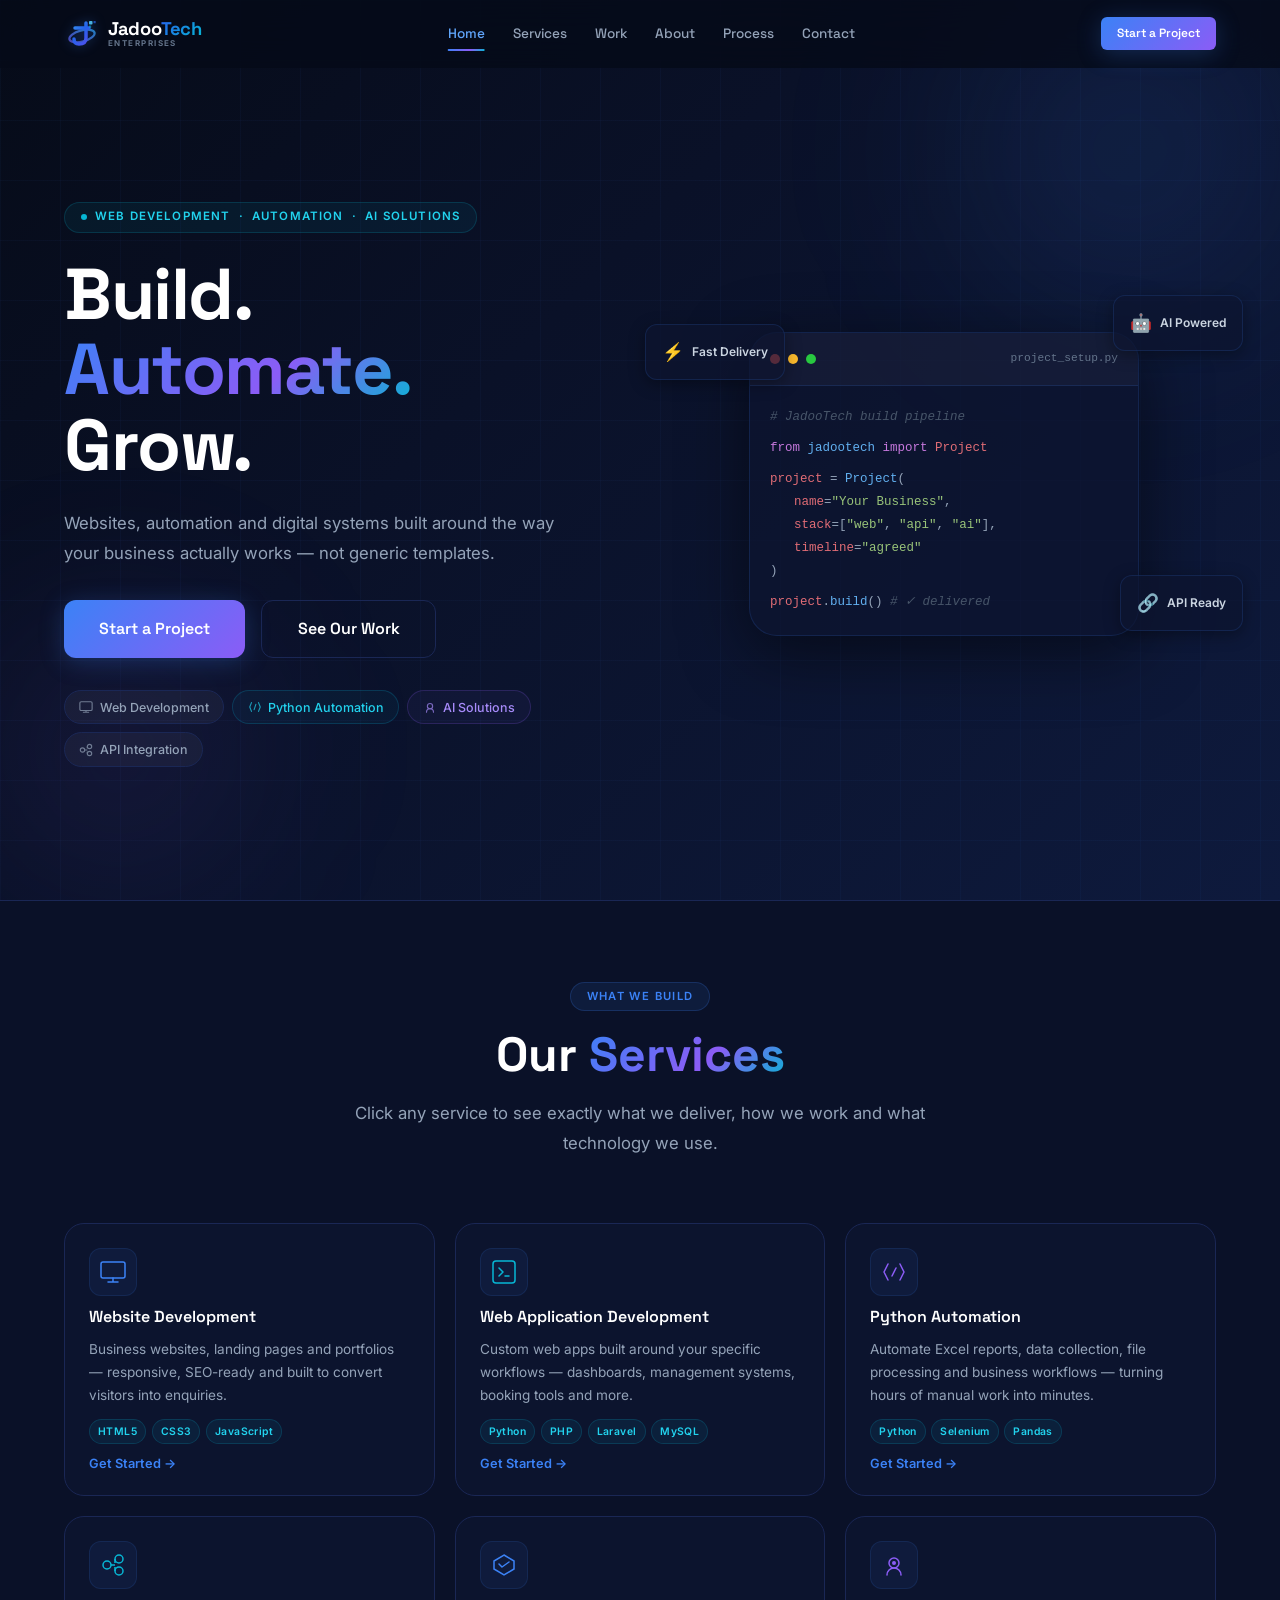
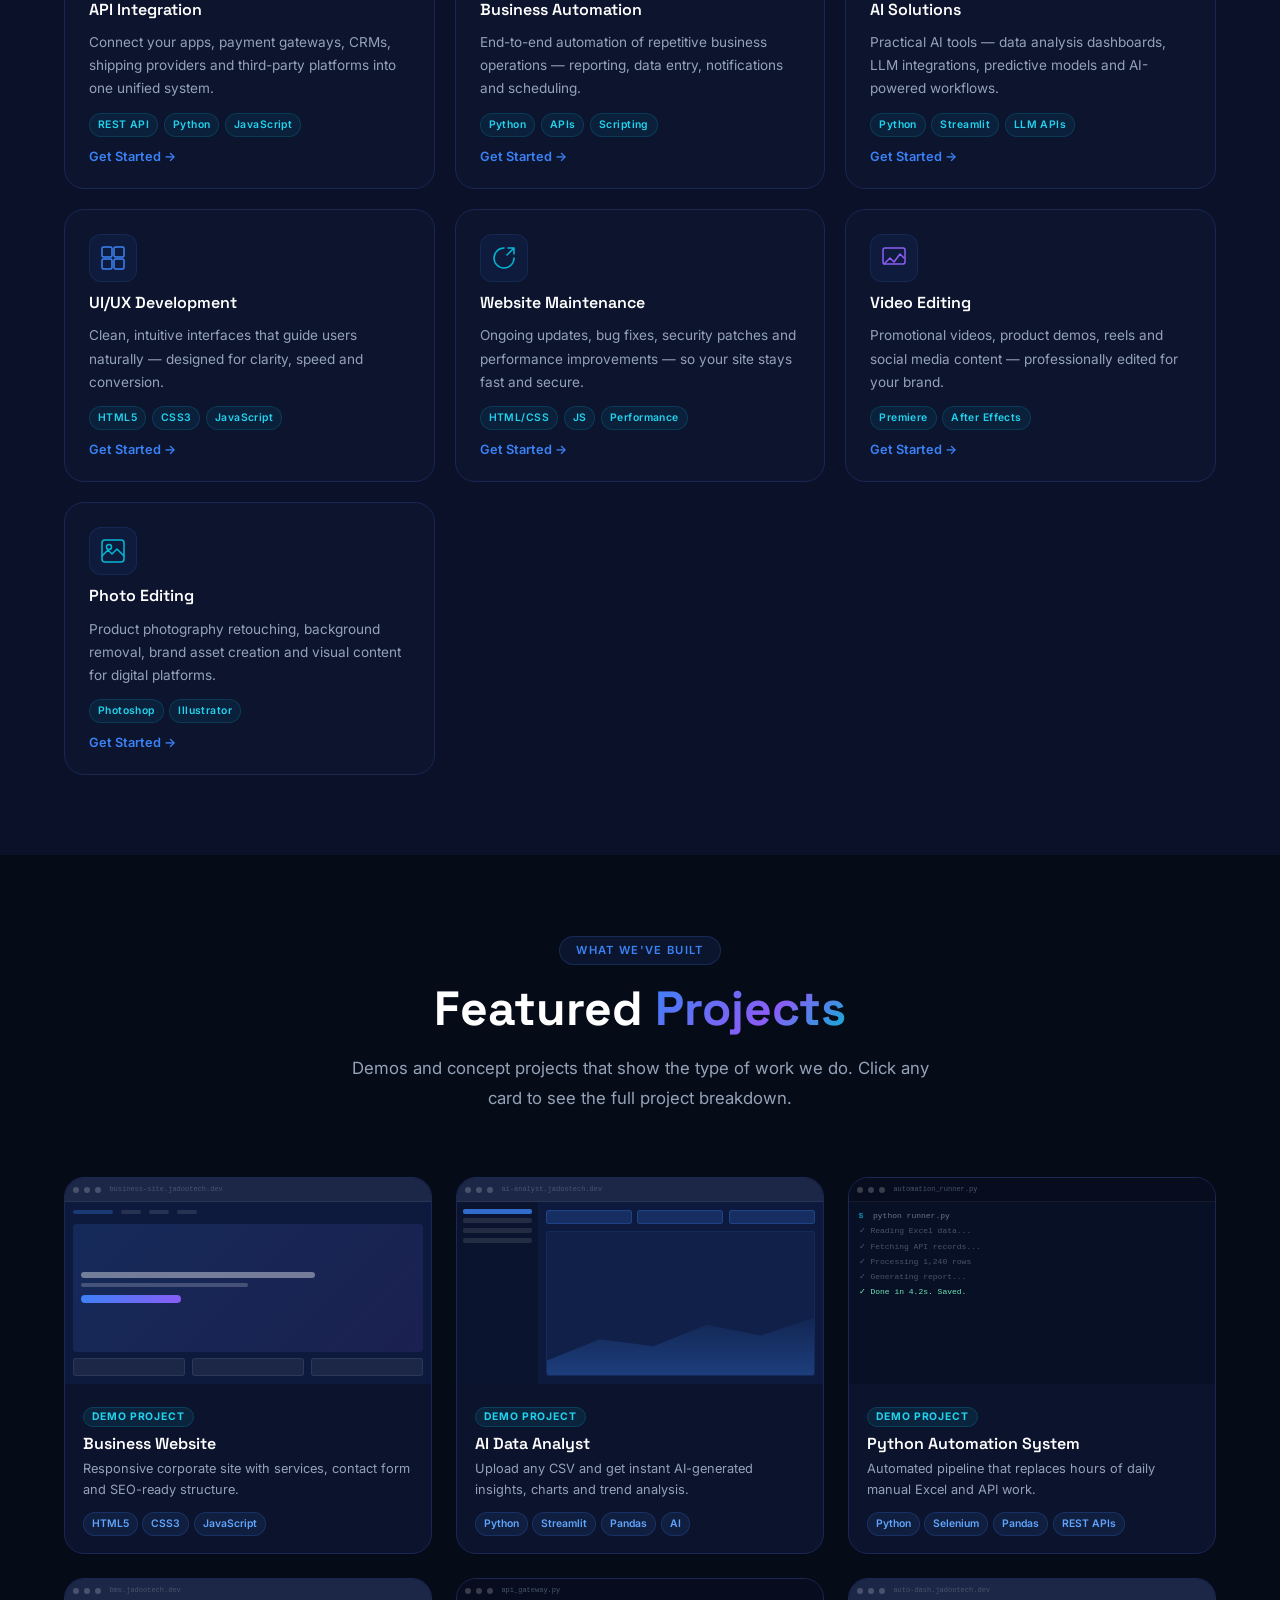
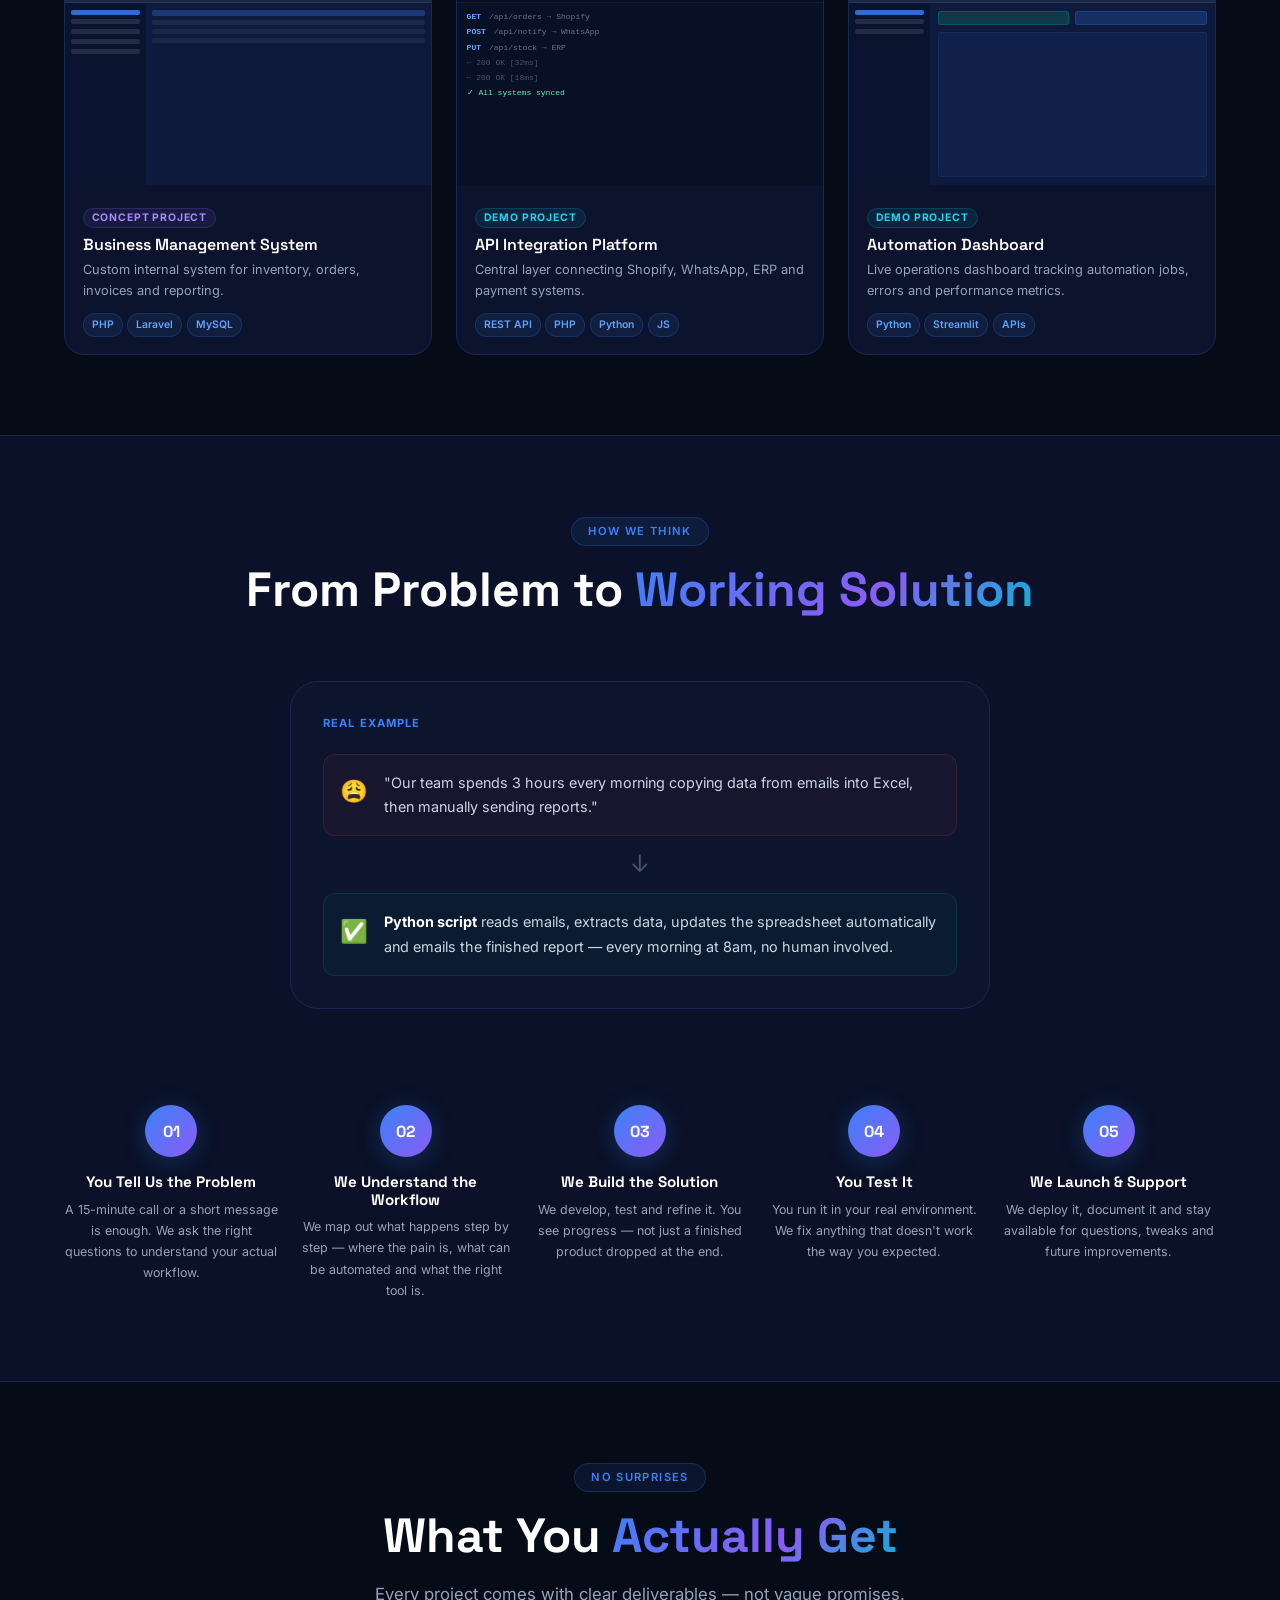
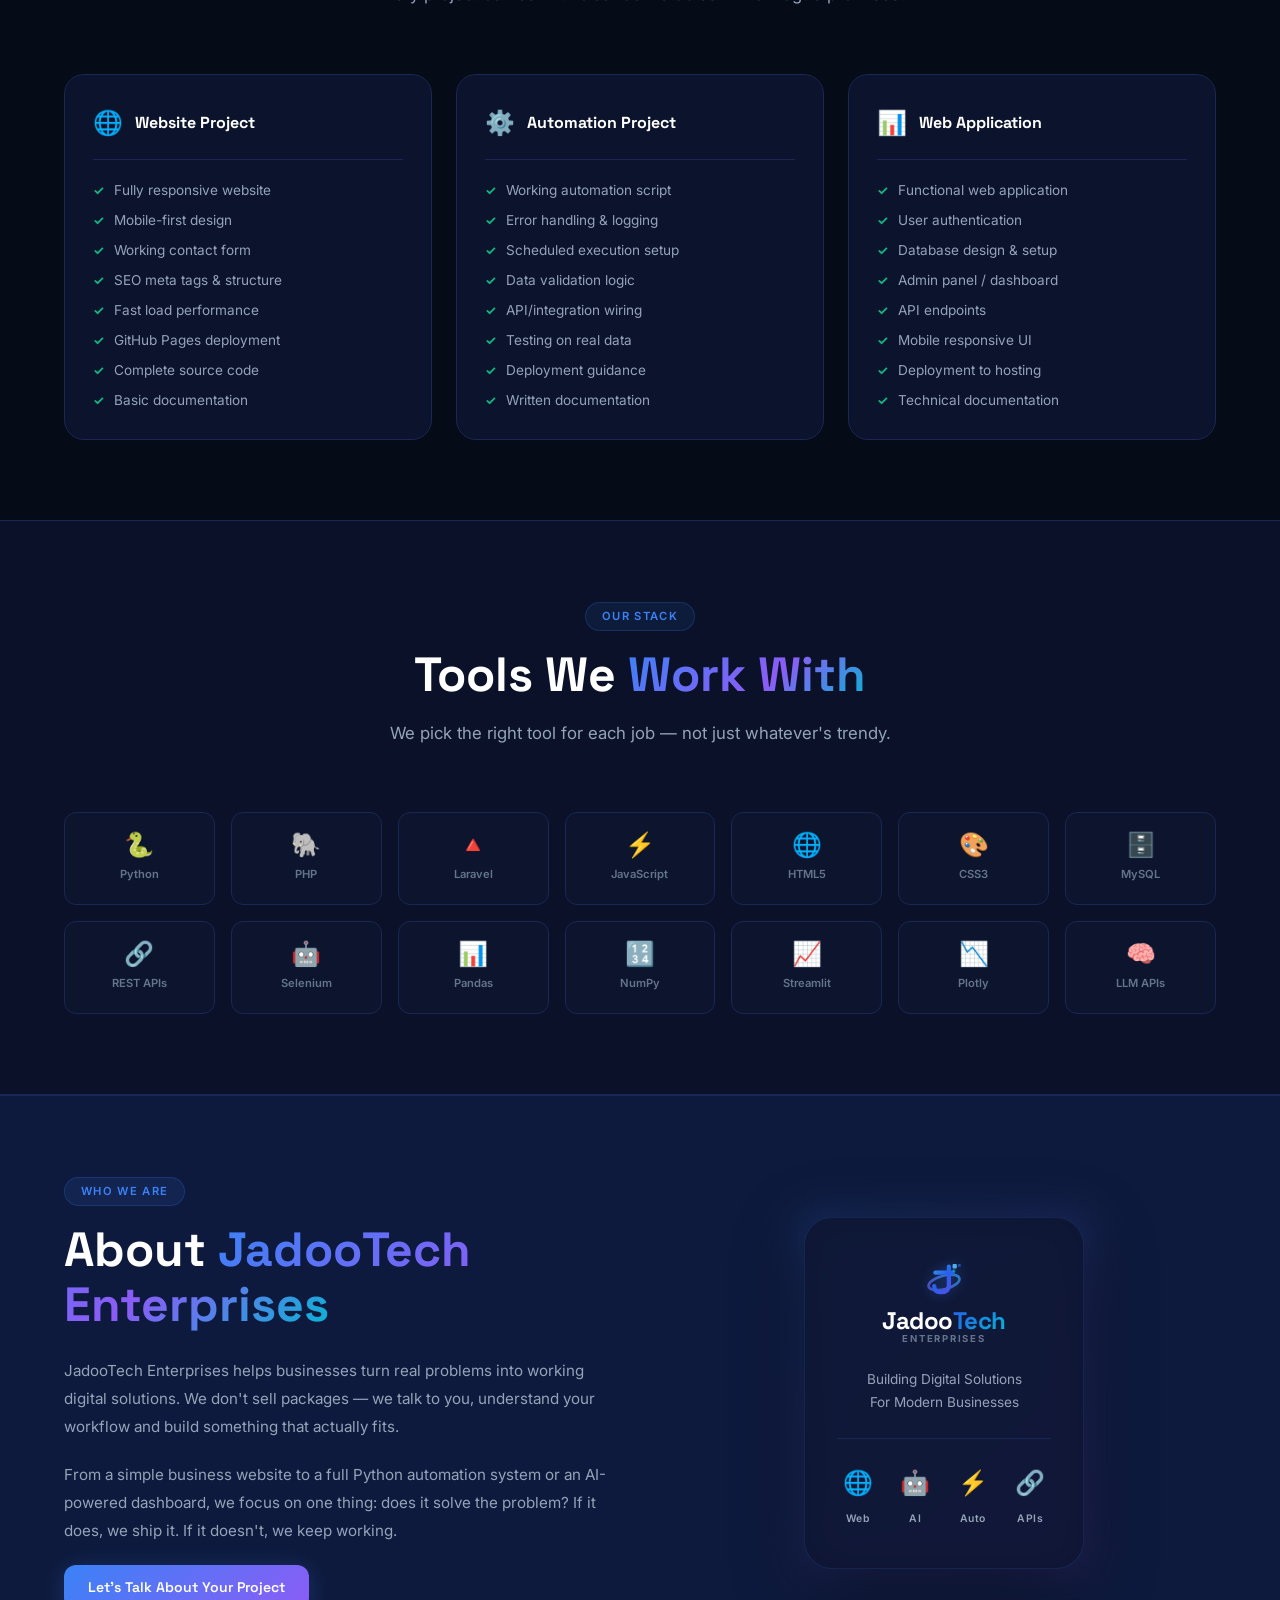
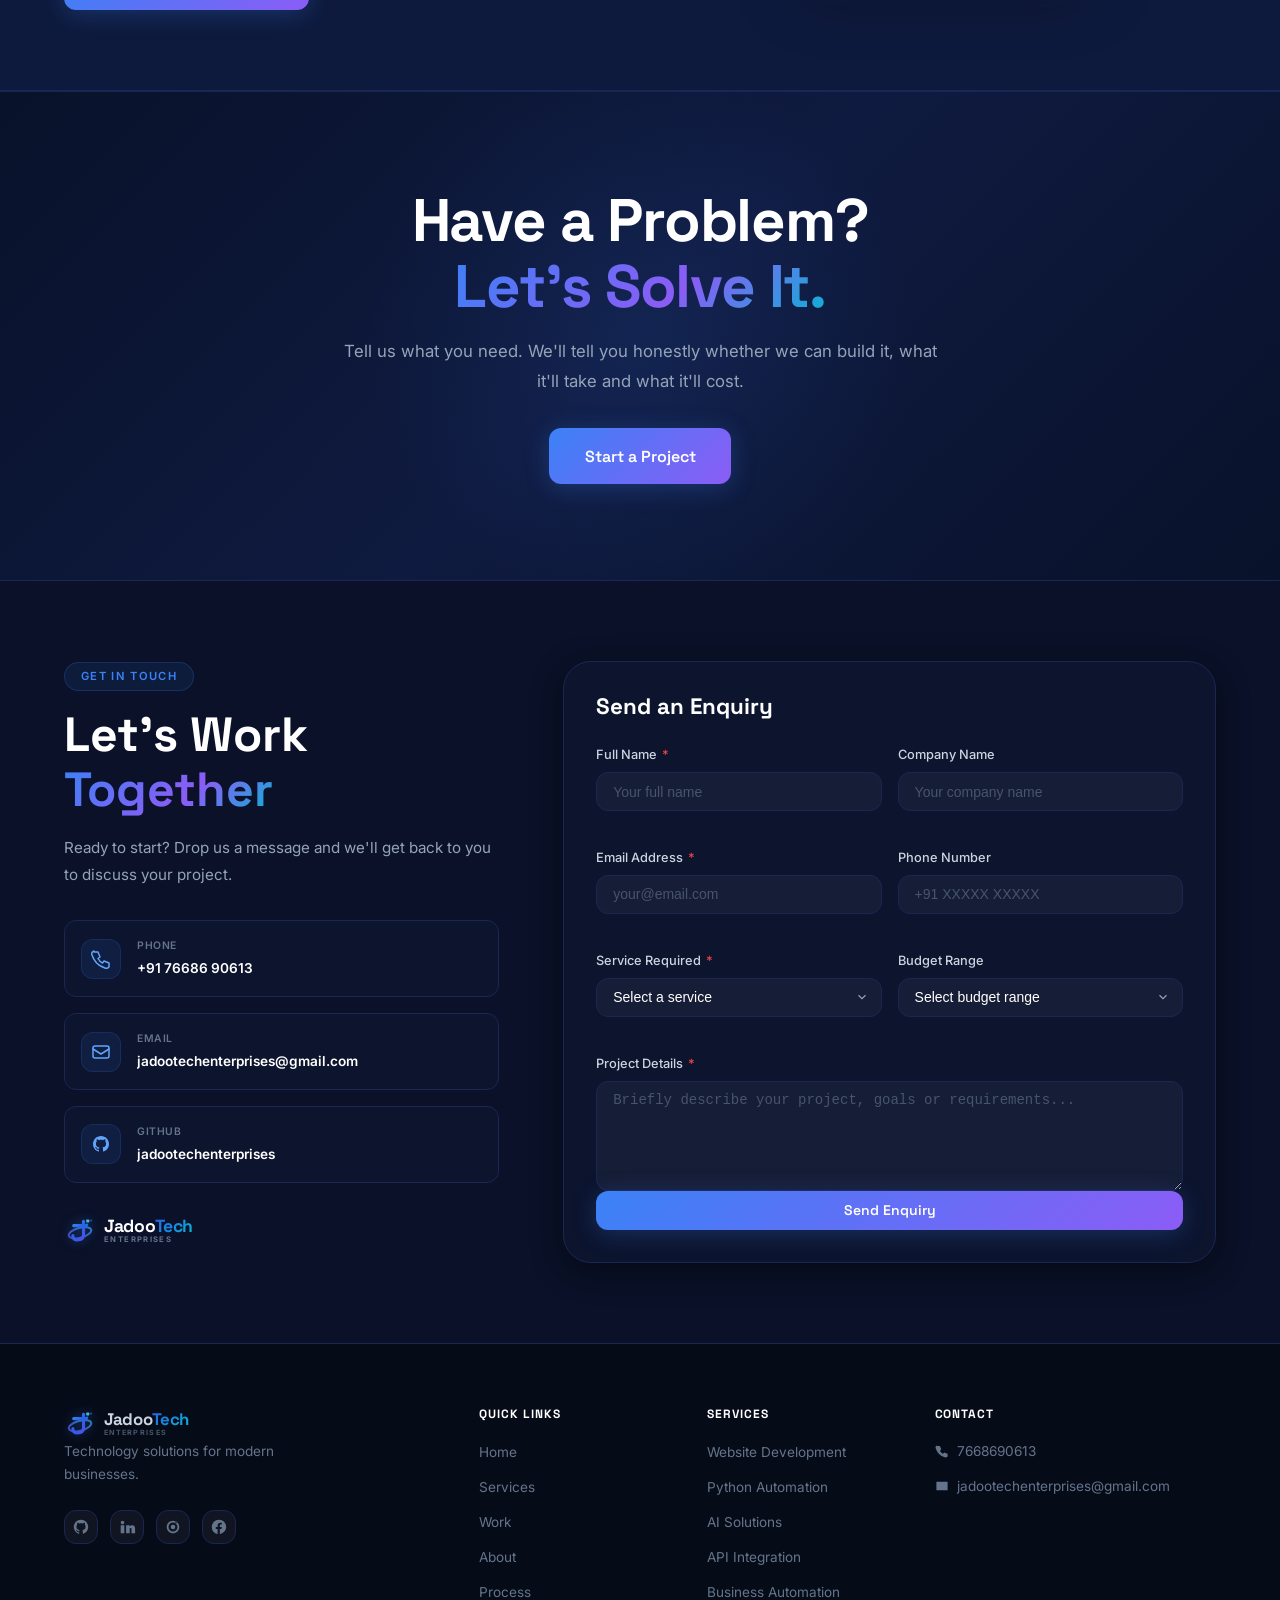
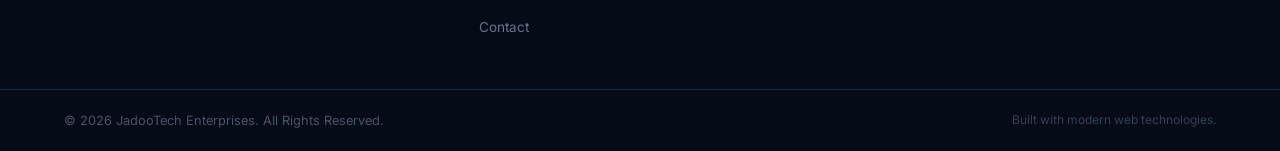
==== index.html @ eccefd5b "Replace PNG logo with pure CSS/SVG logo - no white background, crisp on all screens" ====
<!DOCTYPE html>
<html lang="en">
<head>
  <meta charset="UTF-8" />
  <meta name="viewport" content="width=device-width, initial-scale=1.0" />
  <meta http-equiv="X-UA-Compatible" content="IE=edge" />

  <title>JadooTech Enterprises | Web Development, Automation &amp; AI Solutions</title>
  <meta name="description" content="JadooTech Enterprises provides professional website development, web applications, Python automation, API integration, AI solutions and digital services for modern businesses." />
  <meta name="keywords" content="web development, python automation, AI solutions, API integration, business automation, UI/UX development, website maintenance, JadooTech" />
  <meta name="author" content="JadooTech Enterprises" />
  <meta name="robots" content="index, follow" />
  <link rel="canonical" href="https://jadootechenterprises.github.io/" />

  <meta property="og:type" content="website" />
  <meta property="og:url" content="https://jadootechenterprises.github.io/" />
  <meta property="og:title" content="JadooTech Enterprises | Web Development, Automation &amp; AI Solutions" />
  <meta property="og:description" content="JadooTech Enterprises provides professional website development, web applications, Python automation, API integration, AI solutions and digital services for modern businesses." />
  <meta property="og:image" content="https://jadootechenterprises.github.io/assets/logo/jadootech-logo.png" />
  <meta property="og:site_name" content="JadooTech Enterprises" />

  <meta name="twitter:card" content="summary_large_image" />
  <meta name="twitter:url" content="https://jadootechenterprises.github.io/" />
  <meta name="twitter:title" content="JadooTech Enterprises | Web Development, Automation &amp; AI Solutions" />
  <meta name="twitter:description" content="JadooTech Enterprises provides professional website development, web applications, Python automation, API integration, AI solutions and digital services for modern businesses." />
  <meta name="twitter:image" content="https://jadootechenterprises.github.io/assets/logo/jadootech-logo.png" />

  <link rel="icon" type="image/png" href="assets/logo/jadootech-logo.png" />
  <link rel="apple-touch-icon" href="assets/logo/jadootech-logo.png" />

  <link rel="preconnect" href="https://fonts.googleapis.com" />
  <link rel="preconnect" href="https://fonts.gstatic.com" crossorigin />
  <link href="https://fonts.googleapis.com/css2?family=Inter:wght@300;400;500;600;700;800;900&family=Space+Grotesk:wght@400;500;600;700&display=swap" rel="stylesheet" />

  <link rel="stylesheet" href="style.css" />
</head>
<body>

  <!-- ============================================================
       NAVBAR
  ============================================================ -->
  <header class="navbar" id="navbar" role="banner">
    <div class="nav-container">
      <a href="#home" class="nav-logo" aria-label="JadooTech Enterprises — Home">
        <div class="jt-logo jt-logo--nav" aria-label="JadooTech Enterprises">
          <div class="jt-symbol" aria-hidden="true">
            <svg width="36" height="36" viewBox="0 0 36 36" fill="none" xmlns="http://www.w3.org/2000/svg">
              <defs>
                <linearGradient id="jt-g1" x1="0" y1="0" x2="36" y2="36" gradientUnits="userSpaceOnUse"><stop offset="0%" stop-color="#4FC3F7"/><stop offset="45%" stop-color="#2563EB"/><stop offset="100%" stop-color="#7C3AED"/></linearGradient>
                <linearGradient id="jt-g2" x1="36" y1="0" x2="0" y2="36" gradientUnits="userSpaceOnUse"><stop offset="0%" stop-color="#06B6D4" stop-opacity="0.9"/><stop offset="100%" stop-color="#7C3AED" stop-opacity="0.7"/></linearGradient>
              </defs>
              <ellipse cx="18" cy="20" rx="13" ry="5.5" stroke="url(#jt-g2)" stroke-width="2.2" fill="none" stroke-linecap="round" transform="rotate(-15 18 20)"/>
              <path d="M22 7 L22 22 Q22 28 15 28 Q10 28 10 23" stroke="url(#jt-g1)" stroke-width="3.5" stroke-linecap="round" stroke-linejoin="round" fill="none"/>
              <path d="M11 12 L25 12" stroke="url(#jt-g1)" stroke-width="3.5" stroke-linecap="round"/>
              <rect x="25" y="5" width="3.5" height="3.5" rx="0.8" fill="#4FC3F7" opacity="0.9"/>
              <rect x="29.5" y="5" width="2.2" height="2.2" rx="0.5" fill="#2563EB" opacity="0.7"/>
              <rect x="25" y="9.5" width="2.2" height="2.2" rx="0.5" fill="#06B6D4" opacity="0.6"/>
            </svg>
          </div>
          <div class="jt-wordmark">
            <div class="jt-name"><span class="jt-jadoo">Jadoo</span><span class="jt-tech">Tech</span></div>
            <div class="jt-sub">ENTERPRISES</div>
          </div>
        </div>
      </a>
      <nav class="nav-links" role="navigation" aria-label="Main navigation">
        <a href="#home" class="nav-link">Home</a>
        <a href="#services" class="nav-link">Services</a>
        <a href="#portfolio" class="nav-link">Work</a>
        <a href="#about" class="nav-link">About</a>
        <a href="#process" class="nav-link">Process</a>
        <a href="#contact" class="nav-link">Contact</a>
      </nav>
      <div class="nav-actions">
        <a href="#contact" class="btn btn-primary btn-sm">Start a Project</a>
        <button class="hamburger" id="hamburger" aria-label="Toggle mobile menu" aria-expanded="false" aria-controls="mobile-menu">
          <span class="hamburger-line"></span>
          <span class="hamburger-line"></span>
          <span class="hamburger-line"></span>
        </button>
      </div>
    </div>
    <nav class="mobile-menu" id="mobile-menu" aria-label="Mobile navigation" aria-hidden="true">
      <a href="#home" class="mobile-link">Home</a>
      <a href="#services" class="mobile-link">Services</a>
      <a href="#portfolio" class="mobile-link">Work</a>
      <a href="#about" class="mobile-link">About</a>
      <a href="#process" class="mobile-link">Process</a>
      <a href="#contact" class="mobile-link">Contact</a>
      <a href="#contact" class="btn btn-primary mobile-cta">Start a Project</a>
    </nav>
  </header>

  <main>

    <!-- ============================================================
         HERO
    ============================================================ -->
    <section class="hero" id="home" aria-label="Hero">
      <div class="hero-bg-grid" aria-hidden="true"></div>
      <div class="hero-orb hero-orb-1" aria-hidden="true"></div>
      <div class="hero-orb hero-orb-2" aria-hidden="true"></div>

      <div class="container hero-inner">
        <div class="hero-content">
          <div class="hero-eyebrow">
            <span class="eyebrow-dot" aria-hidden="true"></span>
            Web Development &nbsp;·&nbsp; Automation &nbsp;·&nbsp; AI Solutions
          </div>
          <h1 class="hero-headline">
            Build.<br />
            <span class="gradient-text">Automate.</span><br />
            Grow.
          </h1>
          <p class="hero-subtext">
            Websites, automation and digital systems built around the way your business actually works — not generic templates.
          </p>
          <div class="hero-ctas">
            <a href="#contact" class="btn btn-primary btn-lg">Start a Project</a>
            <a href="#portfolio" class="btn btn-ghost btn-lg">See Our Work</a>
          </div>
          <div class="hero-chips" aria-label="Core services">
            <a href="#services" class="hero-chip">
              <svg width="14" height="14" viewBox="0 0 16 16" fill="none" aria-hidden="true"><rect x="1" y="2" width="14" height="10" rx="1.5" stroke="currentColor" stroke-width="1.3" fill="none"/><path d="M5 14H11M8 12V14" stroke="currentColor" stroke-width="1.3" stroke-linecap="round"/></svg>
              Web Development
            </a>
            <a href="#services" class="hero-chip hero-chip--cyan">
              <svg width="14" height="14" viewBox="0 0 16 16" fill="none" aria-hidden="true"><path d="M4 3L2 8L4 13M12 3L14 8L12 13M7 11L9 5" stroke="currentColor" stroke-width="1.3" stroke-linecap="round" stroke-linejoin="round"/></svg>
              Python Automation
            </a>
            <a href="#services" class="hero-chip hero-chip--purple">
              <svg width="14" height="14" viewBox="0 0 16 16" fill="none" aria-hidden="true"><circle cx="8" cy="7" r="3" stroke="currentColor" stroke-width="1.3" fill="none"/><path d="M4 14C4 11.79 5.79 10 8 10C10.21 10 12 11.79 12 14" stroke="currentColor" stroke-width="1.3" stroke-linecap="round"/></svg>
              AI Solutions
            </a>
            <a href="#services" class="hero-chip">
              <svg width="14" height="14" viewBox="0 0 16 16" fill="none" aria-hidden="true"><circle cx="4" cy="8" r="2.5" stroke="currentColor" stroke-width="1.3" fill="none"/><circle cx="12" cy="4" r="2.5" stroke="currentColor" stroke-width="1.3" fill="none"/><circle cx="12" cy="12" r="2.5" stroke="currentColor" stroke-width="1.3" fill="none"/><path d="M6.5 8H9.5M9.5 4V6M9.5 10V12" stroke="currentColor" stroke-width="1.3"/></svg>
              API Integration
            </a>
          </div>
        </div>

        <div class="hero-visual" aria-hidden="true">
          <div class="hero-card-main">
            <div class="hc-header">
              <div class="hc-dots">
                <span class="hc-dot red"></span>
                <span class="hc-dot yellow"></span>
                <span class="hc-dot green"></span>
              </div>
              <span class="hc-title">project_setup.py</span>
            </div>
            <div class="hc-body">
              <div class="code-line"><span class="code-comment"># JadooTech build pipeline</span></div>
              <div class="code-line code-blank"></div>
              <div class="code-line"><span class="code-kw">from</span> <span class="code-fn">jadootech</span> <span class="code-kw">import</span> <span class="code-var">Project</span></div>
              <div class="code-line code-blank"></div>
              <div class="code-line"><span class="code-var">project</span> <span class="code-op">=</span> <span class="code-fn">Project</span><span class="code-punc">(</span></div>
              <div class="code-line code-indent"><span class="code-prop">name</span><span class="code-op">=</span><span class="code-str">"Your Business"</span><span class="code-punc">,</span></div>
              <div class="code-line code-indent"><span class="code-prop">stack</span><span class="code-op">=</span><span class="code-punc">[</span><span class="code-str">"web"</span><span class="code-punc">,</span> <span class="code-str">"api"</span><span class="code-punc">,</span> <span class="code-str">"ai"</span><span class="code-punc">],</span></div>
              <div class="code-line code-indent"><span class="code-prop">timeline</span><span class="code-op">=</span><span class="code-str">"agreed"</span></div>
              <div class="code-line"><span class="code-punc">)</span></div>
              <div class="code-line code-blank"></div>
              <div class="code-line"><span class="code-var">project</span><span class="code-punc">.</span><span class="code-fn">build</span><span class="code-punc">()</span>  <span class="code-comment"># ✓ delivered</span></div>
            </div>
          </div>
          <div class="float-card float-card-1">
            <span class="float-icon">⚡</span>
            <span class="float-label">Fast Delivery</span>
          </div>
          <div class="float-card float-card-2">
            <span class="float-icon">🤖</span>
            <span class="float-label">AI Powered</span>
          </div>
          <div class="float-card float-card-3">
            <span class="float-icon">🔗</span>
            <span class="float-label">API Ready</span>
          </div>
        </div>
      </div>
    </section>

    <!-- ============================================================
         SERVICES
    ============================================================ -->
    <section class="services-section section" id="services" aria-label="Our services">
      <div class="container">
        <div class="section-header">
          <span class="section-tag">What We Build</span>
          <h2 class="section-title">Our <span class="gradient-text">Services</span></h2>
          <p class="section-desc">Click any service to see exactly what we deliver, how we work and what technology we use.</p>
        </div>

        <div class="services-grid">

          <article class="service-card" tabindex="0" data-service="website-development">
            <div class="sc-icon-wrap" aria-hidden="true">
              <svg width="28" height="28" viewBox="0 0 28 28" fill="none"><rect x="2" y="4" width="24" height="16" rx="2" stroke="url(#sg1)" stroke-width="1.5" fill="none"/><path d="M9 24H19M14 20V24" stroke="url(#sg1)" stroke-width="1.5" stroke-linecap="round"/><defs><linearGradient id="sg1" x1="2" y1="4" x2="26" y2="24"><stop stop-color="#3B82F6"/><stop offset="1" stop-color="#8B5CF6"/></linearGradient></defs></svg>
            </div>
            <h3 class="sc-title">Website Development</h3>
            <p class="sc-desc">Business websites, landing pages and portfolios — responsive, SEO-ready and built to convert visitors into enquiries.</p>
            <div class="sc-tech-row">
              <span class="sc-tech">HTML5</span><span class="sc-tech">CSS3</span><span class="sc-tech">JavaScript</span>
            </div>
            <button class="sc-cta" onclick="openServiceModal('website-development')" aria-label="View Website Development details">Get Started →</button>
          </article>

          <article class="service-card" tabindex="0" data-service="web-application">
            <div class="sc-icon-wrap" aria-hidden="true">
              <svg width="28" height="28" viewBox="0 0 28 28" fill="none"><rect x="3" y="3" width="22" height="22" rx="3" stroke="url(#sg2)" stroke-width="1.5" fill="none"/><path d="M9 10L13 14L9 18M15 18H19" stroke="url(#sg2)" stroke-width="1.5" stroke-linecap="round" stroke-linejoin="round"/><defs><linearGradient id="sg2" x1="3" y1="3" x2="25" y2="25"><stop stop-color="#06B6D4"/><stop offset="1" stop-color="#3B82F6"/></linearGradient></defs></svg>
            </div>
            <h3 class="sc-title">Web Application Development</h3>
            <p class="sc-desc">Custom web apps built around your specific workflows — dashboards, management systems, booking tools and more.</p>
            <div class="sc-tech-row">
              <span class="sc-tech">Python</span><span class="sc-tech">PHP</span><span class="sc-tech">Laravel</span><span class="sc-tech">MySQL</span>
            </div>
            <button class="sc-cta" onclick="openServiceModal('web-application')" aria-label="View Web Application Development details">Get Started →</button>
          </article>

          <article class="service-card" tabindex="0" data-service="python-automation">
            <div class="sc-icon-wrap" aria-hidden="true">
              <svg width="28" height="28" viewBox="0 0 28 28" fill="none"><path d="M8 6L4 14L8 22M20 6L24 14L20 22M12 18L16 10" stroke="url(#sg3)" stroke-width="1.5" stroke-linecap="round" stroke-linejoin="round"/><defs><linearGradient id="sg3" x1="4" y1="6" x2="24" y2="22"><stop stop-color="#8B5CF6"/><stop offset="1" stop-color="#3B82F6"/></linearGradient></defs></svg>
            </div>
            <h3 class="sc-title">Python Automation</h3>
            <p class="sc-desc">Automate Excel reports, data collection, file processing and business workflows — turning hours of manual work into minutes.</p>
            <div class="sc-tech-row">
              <span class="sc-tech">Python</span><span class="sc-tech">Selenium</span><span class="sc-tech">Pandas</span>
            </div>
            <button class="sc-cta" onclick="openServiceModal('python-automation')" aria-label="View Python Automation details">Get Started →</button>
          </article>

          <article class="service-card" tabindex="0" data-service="api-integration">
            <div class="sc-icon-wrap" aria-hidden="true">
              <svg width="28" height="28" viewBox="0 0 28 28" fill="none"><circle cx="8" cy="14" r="4" stroke="url(#sg4)" stroke-width="1.5" fill="none"/><circle cx="20" cy="8" r="4" stroke="url(#sg4)" stroke-width="1.5" fill="none"/><circle cx="20" cy="20" r="4" stroke="url(#sg4)" stroke-width="1.5" fill="none"/><path d="M12 14H16M16 8L16 12M16 16L16 20" stroke="url(#sg4)" stroke-width="1.5"/><defs><linearGradient id="sg4" x1="4" y1="4" x2="24" y2="24"><stop stop-color="#06B6D4"/><stop offset="1" stop-color="#8B5CF6"/></linearGradient></defs></svg>
            </div>
            <h3 class="sc-title">API Integration</h3>
            <p class="sc-desc">Connect your apps, payment gateways, CRMs, shipping providers and third-party platforms into one unified system.</p>
            <div class="sc-tech-row">
              <span class="sc-tech">REST API</span><span class="sc-tech">Python</span><span class="sc-tech">JavaScript</span>
            </div>
            <button class="sc-cta" onclick="openServiceModal('api-integration')" aria-label="View API Integration details">Get Started →</button>
          </article>

          <article class="service-card" tabindex="0" data-service="business-automation">
            <div class="sc-icon-wrap" aria-hidden="true">
              <svg width="28" height="28" viewBox="0 0 28 28" fill="none"><path d="M14 4L24 10V18L14 24L4 18V10L14 4Z" stroke="url(#sg5)" stroke-width="1.5" fill="none"/><path d="M9 13L12 16L19 11" stroke="url(#sg5)" stroke-width="1.5" stroke-linecap="round" stroke-linejoin="round"/><defs><linearGradient id="sg5" x1="4" y1="4" x2="24" y2="24"><stop stop-color="#3B82F6"/><stop offset="1" stop-color="#06B6D4"/></linearGradient></defs></svg>
            </div>
            <h3 class="sc-title">Business Automation</h3>
            <p class="sc-desc">End-to-end automation of repetitive business operations — reporting, data entry, notifications and scheduling.</p>
            <div class="sc-tech-row">
              <span class="sc-tech">Python</span><span class="sc-tech">APIs</span><span class="sc-tech">Scripting</span>
            </div>
            <button class="sc-cta" onclick="openServiceModal('business-automation')" aria-label="View Business Automation details">Get Started →</button>
          </article>

          <article class="service-card" tabindex="0" data-service="ai-solutions">
            <div class="sc-icon-wrap" aria-hidden="true">
              <svg width="28" height="28" viewBox="0 0 28 28" fill="none"><circle cx="14" cy="12" r="5" stroke="url(#sg6)" stroke-width="1.5" fill="none"/><path d="M7 24C7 20.134 10.134 17 14 17C17.866 17 21 20.134 21 24" stroke="url(#sg6)" stroke-width="1.5" stroke-linecap="round"/><circle cx="14" cy="12" r="2" fill="url(#sg6)"/><defs><linearGradient id="sg6" x1="7" y1="7" x2="21" y2="24"><stop stop-color="#8B5CF6"/><stop offset="1" stop-color="#06B6D4"/></linearGradient></defs></svg>
            </div>
            <h3 class="sc-title">AI Solutions</h3>
            <p class="sc-desc">Practical AI tools — data analysis dashboards, LLM integrations, predictive models and AI-powered workflows.</p>
            <div class="sc-tech-row">
              <span class="sc-tech">Python</span><span class="sc-tech">Streamlit</span><span class="sc-tech">LLM APIs</span>
            </div>
            <button class="sc-cta" onclick="openServiceModal('ai-solutions')" aria-label="View AI Solutions details">Get Started →</button>
          </article>

          <article class="service-card" tabindex="0" data-service="uiux-development">
            <div class="sc-icon-wrap" aria-hidden="true">
              <svg width="28" height="28" viewBox="0 0 28 28" fill="none"><rect x="3" y="3" width="10" height="10" rx="1.5" stroke="url(#sg7)" stroke-width="1.5" fill="none"/><rect x="15" y="3" width="10" height="10" rx="1.5" stroke="url(#sg7)" stroke-width="1.5" fill="none"/><rect x="3" y="15" width="10" height="10" rx="1.5" stroke="url(#sg7)" stroke-width="1.5" fill="none"/><rect x="15" y="15" width="10" height="10" rx="1.5" stroke="url(#sg7)" stroke-width="1.5" fill="none"/><defs><linearGradient id="sg7" x1="3" y1="3" x2="25" y2="25"><stop stop-color="#3B82F6"/><stop offset="1" stop-color="#8B5CF6"/></linearGradient></defs></svg>
            </div>
            <h3 class="sc-title">UI/UX Development</h3>
            <p class="sc-desc">Clean, intuitive interfaces that guide users naturally — designed for clarity, speed and conversion.</p>
            <div class="sc-tech-row">
              <span class="sc-tech">HTML5</span><span class="sc-tech">CSS3</span><span class="sc-tech">JavaScript</span>
            </div>
            <button class="sc-cta" onclick="openServiceModal('uiux-development')" aria-label="View UI/UX Development details">Get Started →</button>
          </article>

          <article class="service-card" tabindex="0" data-service="website-maintenance">
            <div class="sc-icon-wrap" aria-hidden="true">
              <svg width="28" height="28" viewBox="0 0 28 28" fill="none"><path d="M14 4C8.477 4 4 8.477 4 14C4 19.523 8.477 24 14 24C19.523 24 24 19.523 24 14" stroke="url(#sg8)" stroke-width="1.5" stroke-linecap="round"/><path d="M18 4L24 4L24 10M24 4L17 11" stroke="url(#sg8)" stroke-width="1.5" stroke-linecap="round" stroke-linejoin="round"/><defs><linearGradient id="sg8" x1="4" y1="4" x2="24" y2="24"><stop stop-color="#06B6D4"/><stop offset="1" stop-color="#3B82F6"/></linearGradient></defs></svg>
            </div>
            <h3 class="sc-title">Website Maintenance</h3>
            <p class="sc-desc">Ongoing updates, bug fixes, security patches and performance improvements — so your site stays fast and secure.</p>
            <div class="sc-tech-row">
              <span class="sc-tech">HTML/CSS</span><span class="sc-tech">JS</span><span class="sc-tech">Performance</span>
            </div>
            <button class="sc-cta" onclick="openServiceModal('website-maintenance')" aria-label="View Website Maintenance details">Get Started →</button>
          </article>

          <article class="service-card" tabindex="0" data-service="video-editing">
            <div class="sc-icon-wrap" aria-hidden="true">
              <svg width="28" height="28" viewBox="0 0 28 28" fill="none"><path d="M4 20L10 14L14 18L20 10L24 14" stroke="url(#sg9)" stroke-width="1.5" stroke-linecap="round" stroke-linejoin="round"/><rect x="3" y="4" width="22" height="16" rx="2" stroke="url(#sg9)" stroke-width="1.5" fill="none"/><path d="M3 24H25" stroke="url(#sg9)" stroke-width="1.5" stroke-linecap="round"/><defs><linearGradient id="sg9" x1="3" y1="4" x2="25" y2="24"><stop stop-color="#8B5CF6"/><stop offset="1" stop-color="#3B82F6"/></linearGradient></defs></svg>
            </div>
            <h3 class="sc-title">Video Editing</h3>
            <p class="sc-desc">Promotional videos, product demos, reels and social media content — professionally edited for your brand.</p>
            <div class="sc-tech-row">
              <span class="sc-tech">Premiere</span><span class="sc-tech">After Effects</span>
            </div>
            <button class="sc-cta" onclick="openServiceModal('video-editing')" aria-label="View Video Editing details">Get Started →</button>
          </article>

          <article class="service-card service-card-wide" tabindex="0" data-service="photo-editing">
            <div class="sc-icon-wrap" aria-hidden="true">
              <svg width="28" height="28" viewBox="0 0 28 28" fill="none"><rect x="3" y="3" width="22" height="22" rx="3" stroke="url(#sg10)" stroke-width="1.5" fill="none"/><circle cx="10" cy="10" r="2.5" stroke="url(#sg10)" stroke-width="1.5" fill="none"/><path d="M3 19L9 13L13 17L18 12L25 19" stroke="url(#sg10)" stroke-width="1.5" stroke-linecap="round" stroke-linejoin="round"/><defs><linearGradient id="sg10" x1="3" y1="3" x2="25" y2="25"><stop stop-color="#06B6D4"/><stop offset="1" stop-color="#8B5CF6"/></linearGradient></defs></svg>
            </div>
            <h3 class="sc-title">Photo Editing</h3>
            <p class="sc-desc">Product photography retouching, background removal, brand asset creation and visual content for digital platforms.</p>
            <div class="sc-tech-row">
              <span class="sc-tech">Photoshop</span><span class="sc-tech">Illustrator</span>
            </div>
            <button class="sc-cta" onclick="openServiceModal('photo-editing')" aria-label="View Photo Editing details">Get Started →</button>
          </article>

        </div>
      </div>
    </section>

    <!-- ============================================================
         FEATURED PROJECTS (PORTFOLIO)
    ============================================================ -->
    <section class="portfolio-section section" id="portfolio" aria-label="Featured projects">
      <div class="container">
        <div class="section-header">
          <span class="section-tag">What We've Built</span>
          <h2 class="section-title">Featured <span class="gradient-text">Projects</span></h2>
          <p class="section-desc">Demos and concept projects that show the type of work we do. Click any card to see the full project breakdown.</p>
        </div>

        <div class="portfolio-grid">

          <article class="portfolio-card" tabindex="0" data-project="business-website">
            <div class="pc-image">
              <div class="pc-mockup pc-mockup--web">
                <div class="pcm-bar">
                  <span class="pcm-dot"></span><span class="pcm-dot"></span><span class="pcm-dot"></span>
                  <span class="pcm-url">business-site.jadootech.dev</span>
                </div>
                <div class="pcm-body pcm-body--web">
                  <div class="pcm-nav-bar"><span></span><span></span><span></span><span></span></div>
                  <div class="pcm-hero-block">
                    <div class="pcm-heading"></div>
                    <div class="pcm-sub"></div>
                    <div class="pcm-btn-mock"></div>
                  </div>
                  <div class="pcm-cards-row">
                    <div class="pcm-card-mini"></div>
                    <div class="pcm-card-mini"></div>
                    <div class="pcm-card-mini"></div>
                  </div>
                </div>
              </div>
              <div class="pc-overlay">
                <button class="btn btn-primary btn-sm" onclick="openProjectModal('business-website')" aria-label="View Business Website project details">View Project</button>
              </div>
            </div>
            <div class="pc-body">
              <div class="pc-meta"><span class="pc-type demo">Demo Project</span></div>
              <h3 class="pc-title">Business Website</h3>
              <p class="pc-desc">Responsive corporate site with services, contact form and SEO-ready structure.</p>
              <div class="pc-tags">
                <span class="pc-tag">HTML5</span><span class="pc-tag">CSS3</span><span class="pc-tag">JavaScript</span>
              </div>
            </div>
          </article>

          <article class="portfolio-card" tabindex="0" data-project="ai-dashboard">
            <div class="pc-image">
              <div class="pc-mockup pc-mockup--dash">
                <div class="pcm-bar">
                  <span class="pcm-dot"></span><span class="pcm-dot"></span><span class="pcm-dot"></span>
                  <span class="pcm-url">ai-analyst.jadootech.dev</span>
                </div>
                <div class="pcm-body pcm-body--dash">
                  <div class="pcm-sidebar"><div class="pcm-sb-item active"></div><div class="pcm-sb-item"></div><div class="pcm-sb-item"></div><div class="pcm-sb-item"></div></div>
                  <div class="pcm-dash-main">
                    <div class="pcm-stats-row">
                      <div class="pcm-stat"></div><div class="pcm-stat"></div><div class="pcm-stat"></div>
                    </div>
                    <div class="pcm-chart-area"></div>
                  </div>
                </div>
              </div>
              <div class="pc-overlay">
                <button class="btn btn-primary btn-sm" onclick="openProjectModal('ai-dashboard')" aria-label="View AI Data Analyst project details">View Project</button>
              </div>
            </div>
            <div class="pc-body">
              <div class="pc-meta"><span class="pc-type demo">Demo Project</span></div>
              <h3 class="pc-title">AI Data Analyst</h3>
              <p class="pc-desc">Upload any CSV and get instant AI-generated insights, charts and trend analysis.</p>
              <div class="pc-tags">
                <span class="pc-tag">Python</span><span class="pc-tag">Streamlit</span><span class="pc-tag">Pandas</span><span class="pc-tag">AI</span>
              </div>
            </div>
          </article>

          <article class="portfolio-card" tabindex="0" data-project="python-automation">
            <div class="pc-image">
              <div class="pc-mockup pc-mockup--terminal">
                <div class="pcm-bar pcm-bar--dark">
                  <span class="pcm-dot"></span><span class="pcm-dot"></span><span class="pcm-dot"></span>
                  <span class="pcm-url">automation_runner.py</span>
                </div>
                <div class="pcm-body pcm-body--terminal">
                  <div class="term-line"><span class="term-prompt">$</span> python runner.py</div>
                  <div class="term-line term-out">✓ Reading Excel data...</div>
                  <div class="term-line term-out">✓ Fetching API records...</div>
                  <div class="term-line term-out">✓ Processing 1,240 rows</div>
                  <div class="term-line term-out">✓ Generating report...</div>
                  <div class="term-line term-success">✓ Done in 4.2s. Saved.</div>
                </div>
              </div>
              <div class="pc-overlay">
                <button class="btn btn-primary btn-sm" onclick="openProjectModal('python-automation')" aria-label="View Python Automation project details">View Project</button>
              </div>
            </div>
            <div class="pc-body">
              <div class="pc-meta"><span class="pc-type demo">Demo Project</span></div>
              <h3 class="pc-title">Python Automation System</h3>
              <p class="pc-desc">Automated pipeline that replaces hours of daily manual Excel and API work.</p>
              <div class="pc-tags">
                <span class="pc-tag">Python</span><span class="pc-tag">Selenium</span><span class="pc-tag">Pandas</span><span class="pc-tag">REST APIs</span>
              </div>
            </div>
          </article>

          <article class="portfolio-card" tabindex="0" data-project="bms">
            <div class="pc-image">
              <div class="pc-mockup pc-mockup--dash">
                <div class="pcm-bar">
                  <span class="pcm-dot"></span><span class="pcm-dot"></span><span class="pcm-dot"></span>
                  <span class="pcm-url">bms.jadootech.dev</span>
                </div>
                <div class="pcm-body pcm-body--dash pcm-body--bms">
                  <div class="pcm-sidebar"><div class="pcm-sb-item active"></div><div class="pcm-sb-item"></div><div class="pcm-sb-item"></div><div class="pcm-sb-item"></div><div class="pcm-sb-item"></div></div>
                  <div class="pcm-dash-main">
                    <div class="pcm-table-mock">
                      <div class="pcm-table-header"></div>
                      <div class="pcm-table-row"></div>
                      <div class="pcm-table-row"></div>
                      <div class="pcm-table-row"></div>
                    </div>
                  </div>
                </div>
              </div>
              <div class="pc-overlay">
                <button class="btn btn-primary btn-sm" onclick="openProjectModal('bms')" aria-label="View Business Management System project details">View Project</button>
              </div>
            </div>
            <div class="pc-body">
              <div class="pc-meta"><span class="pc-type concept">Concept Project</span></div>
              <h3 class="pc-title">Business Management System</h3>
              <p class="pc-desc">Custom internal system for inventory, orders, invoices and reporting.</p>
              <div class="pc-tags">
                <span class="pc-tag">PHP</span><span class="pc-tag">Laravel</span><span class="pc-tag">MySQL</span>
              </div>
            </div>
          </article>

          <article class="portfolio-card" tabindex="0" data-project="api-platform">
            <div class="pc-image">
              <div class="pc-mockup pc-mockup--terminal">
                <div class="pcm-bar pcm-bar--dark">
                  <span class="pcm-dot"></span><span class="pcm-dot"></span><span class="pcm-dot"></span>
                  <span class="pcm-url">api_gateway.py</span>
                </div>
                <div class="pcm-body pcm-body--terminal">
                  <div class="term-line"><span class="term-kw">GET</span> /api/orders → Shopify</div>
                  <div class="term-line"><span class="term-kw">POST</span> /api/notify → WhatsApp</div>
                  <div class="term-line"><span class="term-kw">PUT</span> /api/stock → ERP</div>
                  <div class="term-line term-out">← 200 OK [32ms]</div>
                  <div class="term-line term-out">← 200 OK [18ms]</div>
                  <div class="term-line term-success">✓ All systems synced</div>
                </div>
              </div>
              <div class="pc-overlay">
                <button class="btn btn-primary btn-sm" onclick="openProjectModal('api-platform')" aria-label="View API Integration Platform project details">View Project</button>
              </div>
            </div>
            <div class="pc-body">
              <div class="pc-meta"><span class="pc-type demo">Demo Project</span></div>
              <h3 class="pc-title">API Integration Platform</h3>
              <p class="pc-desc">Central layer connecting Shopify, WhatsApp, ERP and payment systems.</p>
              <div class="pc-tags">
                <span class="pc-tag">REST API</span><span class="pc-tag">PHP</span><span class="pc-tag">Python</span><span class="pc-tag">JS</span>
              </div>
            </div>
          </article>

          <article class="portfolio-card" tabindex="0" data-project="automation-dashboard">
            <div class="pc-image">
              <div class="pc-mockup pc-mockup--dash">
                <div class="pcm-bar">
                  <span class="pcm-dot"></span><span class="pcm-dot"></span><span class="pcm-dot"></span>
                  <span class="pcm-url">auto-dash.jadootech.dev</span>
                </div>
                <div class="pcm-body pcm-body--dash">
                  <div class="pcm-sidebar"><div class="pcm-sb-item active"></div><div class="pcm-sb-item"></div><div class="pcm-sb-item"></div></div>
                  <div class="pcm-dash-main">
                    <div class="pcm-stats-row">
                      <div class="pcm-stat pcm-stat--green"></div><div class="pcm-stat"></div>
                    </div>
                    <div class="pcm-chart-area pcm-chart-area--bar"></div>
                  </div>
                </div>
              </div>
              <div class="pc-overlay">
                <button class="btn btn-primary btn-sm" onclick="openProjectModal('automation-dashboard')" aria-label="View Automation Dashboard project details">View Project</button>
              </div>
            </div>
            <div class="pc-body">
              <div class="pc-meta"><span class="pc-type demo">Demo Project</span></div>
              <h3 class="pc-title">Automation Dashboard</h3>
              <p class="pc-desc">Live operations dashboard tracking automation jobs, errors and performance metrics.</p>
              <div class="pc-tags">
                <span class="pc-tag">Python</span><span class="pc-tag">Streamlit</span><span class="pc-tag">APIs</span>
              </div>
            </div>
          </article>

        </div>
      </div>
    </section>

    <!-- ============================================================
         PROBLEM TO SOLUTION
    ============================================================ -->
    <section class="problem-section section" id="problem" aria-label="From problem to working solution">
      <div class="container">
        <div class="section-header">
          <span class="section-tag">How We Think</span>
          <h2 class="section-title">From Problem to <span class="gradient-text">Working Solution</span></h2>
        </div>

        <div class="problem-example">
          <div class="pe-label">Real example</div>
          <div class="pe-problem">
            <span class="pe-icon">😩</span>
            <p>"Our team spends 3 hours every morning copying data from emails into Excel, then manually sending reports."</p>
          </div>
          <div class="pe-arrow">↓</div>
          <div class="pe-solution">
            <span class="pe-icon">✅</span>
            <p><strong>Python script</strong> reads emails, extracts data, updates the spreadsheet automatically and emails the finished report — every morning at 8am, no human involved.</p>
          </div>
        </div>

        <div class="process-track">
          <div class="process-line" aria-hidden="true"></div>
          <article class="process-step" tabindex="0">
            <div class="ps-number" aria-label="Step 1">01</div>
            <div class="ps-content">
              <h3 class="ps-title">You Tell Us the Problem</h3>
              <p class="ps-desc">A 15-minute call or a short message is enough. We ask the right questions to understand your actual workflow.</p>
            </div>
          </article>
          <article class="process-step" tabindex="0">
            <div class="ps-number" aria-label="Step 2">02</div>
            <div class="ps-content">
              <h3 class="ps-title">We Understand the Workflow</h3>
              <p class="ps-desc">We map out what happens step by step — where the pain is, what can be automated and what the right tool is.</p>
            </div>
          </article>
          <article class="process-step" tabindex="0">
            <div class="ps-number" aria-label="Step 3">03</div>
            <div class="ps-content">
              <h3 class="ps-title">We Build the Solution</h3>
              <p class="ps-desc">We develop, test and refine it. You see progress — not just a finished product dropped at the end.</p>
            </div>
          </article>
          <article class="process-step" tabindex="0">
            <div class="ps-number" aria-label="Step 4">04</div>
            <div class="ps-content">
              <h3 class="ps-title">You Test It</h3>
              <p class="ps-desc">You run it in your real environment. We fix anything that doesn't work the way you expected.</p>
            </div>
          </article>
          <article class="process-step" tabindex="0">
            <div class="ps-number" aria-label="Step 5">05</div>
            <div class="ps-content">
              <h3 class="ps-title">We Launch &amp; Support</h3>
              <p class="ps-desc">We deploy it, document it and stay available for questions, tweaks and future improvements.</p>
            </div>
          </article>
        </div>
      </div>
    </section>

    <!-- ============================================================
         WHAT YOU ACTUALLY GET
    ============================================================ -->
    <section class="deliverables-section section" id="deliverables" aria-label="What you actually get">
      <div class="container">
        <div class="section-header">
          <span class="section-tag">No Surprises</span>
          <h2 class="section-title">What You <span class="gradient-text">Actually Get</span></h2>
          <p class="section-desc">Every project comes with clear deliverables — not vague promises.</p>
        </div>

        <div class="deliverables-grid">
          <div class="del-card">
            <div class="del-header">
              <span class="del-icon">🌐</span>
              <h3 class="del-title">Website Project</h3>
            </div>
            <ul class="del-list">
              <li><span class="del-check">✓</span> Fully responsive website</li>
              <li><span class="del-check">✓</span> Mobile-first design</li>
              <li><span class="del-check">✓</span> Working contact form</li>
              <li><span class="del-check">✓</span> SEO meta tags &amp; structure</li>
              <li><span class="del-check">✓</span> Fast load performance</li>
              <li><span class="del-check">✓</span> GitHub Pages deployment</li>
              <li><span class="del-check">✓</span> Complete source code</li>
              <li><span class="del-check">✓</span> Basic documentation</li>
            </ul>
          </div>
          <div class="del-card">
            <div class="del-header">
              <span class="del-icon">⚙️</span>
              <h3 class="del-title">Automation Project</h3>
            </div>
            <ul class="del-list">
              <li><span class="del-check">✓</span> Working automation script</li>
              <li><span class="del-check">✓</span> Error handling &amp; logging</li>
              <li><span class="del-check">✓</span> Scheduled execution setup</li>
              <li><span class="del-check">✓</span> Data validation logic</li>
              <li><span class="del-check">✓</span> API/integration wiring</li>
              <li><span class="del-check">✓</span> Testing on real data</li>
              <li><span class="del-check">✓</span> Deployment guidance</li>
              <li><span class="del-check">✓</span> Written documentation</li>
            </ul>
          </div>
          <div class="del-card">
            <div class="del-header">
              <span class="del-icon">📊</span>
              <h3 class="del-title">Web Application</h3>
            </div>
            <ul class="del-list">
              <li><span class="del-check">✓</span> Functional web application</li>
              <li><span class="del-check">✓</span> User authentication</li>
              <li><span class="del-check">✓</span> Database design &amp; setup</li>
              <li><span class="del-check">✓</span> Admin panel / dashboard</li>
              <li><span class="del-check">✓</span> API endpoints</li>
              <li><span class="del-check">✓</span> Mobile responsive UI</li>
              <li><span class="del-check">✓</span> Deployment to hosting</li>
              <li><span class="del-check">✓</span> Technical documentation</li>
            </ul>
          </div>
        </div>
      </div>
    </section>

    <!-- ============================================================
         TECH STACK
    ============================================================ -->
    <section class="tech-section section" id="tech" aria-label="Tools we work with">
      <div class="container">
        <div class="section-header">
          <span class="section-tag">Our Stack</span>
          <h2 class="section-title">Tools We <span class="gradient-text">Work With</span></h2>
          <p class="section-desc">We pick the right tool for each job — not just whatever's trendy.</p>
        </div>
        <div class="tech-grid">
          <div class="tech-badge"><span class="tb-icon">🐍</span><span class="tb-name">Python</span></div>
          <div class="tech-badge"><span class="tb-icon">🐘</span><span class="tb-name">PHP</span></div>
          <div class="tech-badge"><span class="tb-icon">🔺</span><span class="tb-name">Laravel</span></div>
          <div class="tech-badge"><span class="tb-icon">⚡</span><span class="tb-name">JavaScript</span></div>
          <div class="tech-badge"><span class="tb-icon">🌐</span><span class="tb-name">HTML5</span></div>
          <div class="tech-badge"><span class="tb-icon">🎨</span><span class="tb-name">CSS3</span></div>
          <div class="tech-badge"><span class="tb-icon">🗄️</span><span class="tb-name">MySQL</span></div>
          <div class="tech-badge"><span class="tb-icon">🔗</span><span class="tb-name">REST APIs</span></div>
          <div class="tech-badge"><span class="tb-icon">🤖</span><span class="tb-name">Selenium</span></div>
          <div class="tech-badge"><span class="tb-icon">📊</span><span class="tb-name">Pandas</span></div>
          <div class="tech-badge"><span class="tb-icon">🔢</span><span class="tb-name">NumPy</span></div>
          <div class="tech-badge"><span class="tb-icon">📈</span><span class="tb-name">Streamlit</span></div>
          <div class="tech-badge"><span class="tb-icon">📉</span><span class="tb-name">Plotly</span></div>
          <div class="tech-badge"><span class="tb-icon">🧠</span><span class="tb-name">LLM APIs</span></div>
        </div>
      </div>
    </section>

    <!-- ============================================================
         ABOUT
    ============================================================ -->
    <section class="about-section section" id="about" aria-label="About JadooTech Enterprises">
      <div class="container about-inner">
        <div class="about-content">
          <span class="section-tag">Who We Are</span>
          <h2 class="section-title">About <span class="gradient-text">JadooTech Enterprises</span></h2>
          <p class="about-text">
            JadooTech Enterprises helps businesses turn real problems into working digital solutions. We don't sell packages — we talk to you, understand your workflow and build something that actually fits.
          </p>
          <p class="about-text">
            From a simple business website to a full Python automation system or an AI-powered dashboard, we focus on one thing: does it solve the problem? If it does, we ship it. If it doesn't, we keep working.
          </p>
          <a href="#contact" class="btn btn-primary">Let's Talk About Your Project</a>
        </div>
        <div class="about-visual" aria-hidden="true">
          <div class="about-card-wrap">
            <div class="about-card">
              <div class="about-logo-wrap">
                <div class="jt-logo jt-logo--about" aria-label="JadooTech Enterprises">
                  <div class="jt-symbol" aria-hidden="true">
                    <svg width="44" height="44" viewBox="0 0 36 36" fill="none" xmlns="http://www.w3.org/2000/svg">
                      <defs>
                        <linearGradient id="jt-g1a" x1="0" y1="0" x2="36" y2="36" gradientUnits="userSpaceOnUse"><stop offset="0%" stop-color="#4FC3F7"/><stop offset="45%" stop-color="#2563EB"/><stop offset="100%" stop-color="#7C3AED"/></linearGradient>
                        <linearGradient id="jt-g2a" x1="36" y1="0" x2="0" y2="36" gradientUnits="userSpaceOnUse"><stop offset="0%" stop-color="#06B6D4" stop-opacity="0.9"/><stop offset="100%" stop-color="#7C3AED" stop-opacity="0.7"/></linearGradient>
                      </defs>
                      <ellipse cx="18" cy="20" rx="13" ry="5.5" stroke="url(#jt-g2a)" stroke-width="2.2" fill="none" stroke-linecap="round" transform="rotate(-15 18 20)"/>
                      <path d="M22 7 L22 22 Q22 28 15 28 Q10 28 10 23" stroke="url(#jt-g1a)" stroke-width="3.5" stroke-linecap="round" stroke-linejoin="round" fill="none"/>
                      <path d="M11 12 L25 12" stroke="url(#jt-g1a)" stroke-width="3.5" stroke-linecap="round"/>
                      <rect x="25" y="5" width="3.5" height="3.5" rx="0.8" fill="#4FC3F7" opacity="0.9"/>
                      <rect x="29.5" y="5" width="2.2" height="2.2" rx="0.5" fill="#2563EB" opacity="0.7"/>
                      <rect x="25" y="9.5" width="2.2" height="2.2" rx="0.5" fill="#06B6D4" opacity="0.6"/>
                    </svg>
                  </div>
                  <div class="jt-wordmark">
                    <div class="jt-name"><span class="jt-jadoo">Jadoo</span><span class="jt-tech">Tech</span></div>
                    <div class="jt-sub">ENTERPRISES</div>
                  </div>
                </div>
              </div>
              <p class="about-card-tagline">Building Digital Solutions<br/>For Modern Businesses</p>
              <div class="about-divider"></div>
              <div class="about-pillars">
                <div class="ab-pillar"><span class="ab-icon">🌐</span><span class="ab-label">Web</span></div>
                <div class="ab-pillar"><span class="ab-icon">🤖</span><span class="ab-label">AI</span></div>
                <div class="ab-pillar"><span class="ab-icon">⚡</span><span class="ab-label">Auto</span></div>
                <div class="ab-pillar"><span class="ab-icon">🔗</span><span class="ab-label">APIs</span></div>
              </div>
            </div>
          </div>
        </div>
      </div>
    </section>

    <!-- ============================================================
         CTA BANNER
    ============================================================ -->
    <section class="cta-section" aria-label="Start your project">
      <div class="cta-orb" aria-hidden="true"></div>
      <div class="container cta-inner">
        <div class="cta-content">
          <h2 class="cta-heading">Have a Problem?<br /><span class="gradient-text">Let's Solve It.</span></h2>
          <p class="cta-desc">Tell us what you need. We'll tell you honestly whether we can build it, what it'll take and what it'll cost.</p>
          <a href="#contact" class="btn btn-primary btn-lg">Start a Project</a>
        </div>
      </div>
    </section>

    <!-- ============================================================
         CONTACT
    ============================================================ -->
    <section class="contact-section section" id="contact" aria-label="Contact JadooTech Enterprises">
      <div class="container contact-inner">
        <div class="contact-info">
          <span class="section-tag">Get In Touch</span>
          <h2 class="section-title">Let's Work <span class="gradient-text">Together</span></h2>
          <p class="contact-desc">Ready to start? Drop us a message and we'll get back to you to discuss your project.</p>

          <div class="contact-details">
            <a href="tel:7668690613" class="contact-item" aria-label="Call JadooTech Enterprises">
              <div class="ci-icon" aria-hidden="true">
                <svg width="20" height="20" viewBox="0 0 20 20" fill="none"><path d="M3 3H7L9 8L7 9.5C8.065 11.564 9.436 12.935 11.5 14L13 12L18 14V18C18 18 16 20 14 19C7.448 16.896 3.104 12.552 1 6C0 4 2 2 3 2L3 3Z" stroke="currentColor" stroke-width="1.5" fill="none" stroke-linejoin="round"/></svg>
              </div>
              <div class="ci-text">
                <span class="ci-label">Phone</span>
                <span class="ci-value">+91 76686 90613</span>
              </div>
            </a>
            <a href="mailto:jadootechenterprises@gmail.com" class="contact-item" aria-label="Email JadooTech Enterprises">
              <div class="ci-icon" aria-hidden="true">
                <svg width="20" height="20" viewBox="0 0 20 20" fill="none"><rect x="2" y="4" width="16" height="12" rx="2" stroke="currentColor" stroke-width="1.5" fill="none"/><path d="M2 7L10 12L18 7" stroke="currentColor" stroke-width="1.5" stroke-linecap="round"/></svg>
              </div>
              <div class="ci-text">
                <span class="ci-label">Email</span>
                <span class="ci-value">jadootechenterprises@gmail.com</span>
              </div>
            </a>
            <a href="https://github.com/jadootechenterprises" target="_blank" rel="noopener noreferrer" class="contact-item" aria-label="JadooTech on GitHub">
              <div class="ci-icon" aria-hidden="true">
                <svg width="20" height="20" viewBox="0 0 20 20" fill="none"><path d="M10 2C5.58 2 2 5.58 2 10C2 13.54 4.29 16.53 7.47 17.59C7.87 17.66 8.02 17.42 8.02 17.21C8.02 17.02 8.01 16.39 8.01 15.72C6 16.09 5.48 15.23 5.32 14.78C5.23 14.55 4.84 13.84 4.5 13.65C4.22 13.5 3.82 13.13 4.49 13.12C5.12 13.11 5.57 13.7 5.72 13.94C6.44 15.15 7.59 14.81 8.05 14.6C8.12 14.08 8.33 13.73 8.56 13.53C6.78 13.33 4.92 12.64 4.92 9.58C4.92 8.71 5.23 7.99 5.74 7.43C5.66 7.23 5.38 6.41 5.82 5.31C5.82 5.31 6.49 5.1 8.02 6.13C8.66 5.95 9.34 5.86 10.02 5.86C10.7 5.86 11.38 5.95 12.02 6.13C13.55 5.09 14.22 5.31 14.22 5.31C14.66 6.41 14.38 7.23 14.3 7.43C14.81 7.99 15.12 8.7 15.12 9.58C15.12 12.65 13.25 13.33 11.47 13.53C11.76 13.78 12.01 14.26 12.01 15.01C12.01 16.08 12 16.94 12 17.21C12 17.42 12.15 17.67 12.55 17.59C15.71 16.53 18 13.53 18 10C18 5.58 14.42 2 10 2Z" fill="currentColor"/></svg>
              </div>
              <div class="ci-text">
                <span class="ci-label">GitHub</span>
                <span class="ci-value">jadootechenterprises</span>
              </div>
            </a>
          </div>
          <div class="contact-logo-wrap">
            <div class="jt-logo jt-logo--contact" aria-label="JadooTech Enterprises">
              <div class="jt-symbol" aria-hidden="true">
                <svg width="32" height="32" viewBox="0 0 36 36" fill="none" xmlns="http://www.w3.org/2000/svg">
                  <defs>
                    <linearGradient id="jt-g1c" x1="0" y1="0" x2="36" y2="36" gradientUnits="userSpaceOnUse"><stop offset="0%" stop-color="#4FC3F7"/><stop offset="45%" stop-color="#2563EB"/><stop offset="100%" stop-color="#7C3AED"/></linearGradient>
                    <linearGradient id="jt-g2c" x1="36" y1="0" x2="0" y2="36" gradientUnits="userSpaceOnUse"><stop offset="0%" stop-color="#06B6D4" stop-opacity="0.9"/><stop offset="100%" stop-color="#7C3AED" stop-opacity="0.7"/></linearGradient>
                  </defs>
                  <ellipse cx="18" cy="20" rx="13" ry="5.5" stroke="url(#jt-g2c)" stroke-width="2.2" fill="none" stroke-linecap="round" transform="rotate(-15 18 20)"/>
                  <path d="M22 7 L22 22 Q22 28 15 28 Q10 28 10 23" stroke="url(#jt-g1c)" stroke-width="3.5" stroke-linecap="round" stroke-linejoin="round" fill="none"/>
                  <path d="M11 12 L25 12" stroke="url(#jt-g1c)" stroke-width="3.5" stroke-linecap="round"/>
                  <rect x="25" y="5" width="3.5" height="3.5" rx="0.8" fill="#4FC3F7" opacity="0.9"/>
                  <rect x="29.5" y="5" width="2.2" height="2.2" rx="0.5" fill="#2563EB" opacity="0.7"/>
                  <rect x="25" y="9.5" width="2.2" height="2.2" rx="0.5" fill="#06B6D4" opacity="0.6"/>
                </svg>
              </div>
              <div class="jt-wordmark">
                <div class="jt-name"><span class="jt-jadoo">Jadoo</span><span class="jt-tech">Tech</span></div>
                <div class="jt-sub">ENTERPRISES</div>
              </div>
            </div>
          </div>
        </div>

        <div class="contact-form-wrap">
          <form class="contact-form" id="contact-form" novalidate aria-label="Enquiry form">
            <h3 class="form-title">Send an Enquiry</h3>
            <div class="form-row">
              <div class="form-group">
                <label for="fullName" class="form-label">Full Name <span class="required" aria-hidden="true">*</span></label>
                <input type="text" id="fullName" name="fullName" class="form-input" placeholder="Your full name" required autocomplete="name" aria-required="true" />
              </div>
              <div class="form-group">
                <label for="companyName" class="form-label">Company Name</label>
                <input type="text" id="companyName" name="companyName" class="form-input" placeholder="Your company name" autocomplete="organization" />
              </div>
            </div>
            <div class="form-row">
              <div class="form-group">
                <label for="email" class="form-label">Email Address <span class="required" aria-hidden="true">*</span></label>
                <input type="email" id="email" name="email" class="form-input" placeholder="your@email.com" required autocomplete="email" aria-required="true" />
              </div>
              <div class="form-group">
                <label for="phone" class="form-label">Phone Number</label>
                <input type="tel" id="phone" name="phone" class="form-input" placeholder="+91 XXXXX XXXXX" autocomplete="tel" />
              </div>
            </div>
            <div class="form-row">
              <div class="form-group">
                <label for="serviceRequired" class="form-label">Service Required <span class="required" aria-hidden="true">*</span></label>
                <select id="serviceRequired" name="serviceRequired" class="form-select" required aria-required="true">
                  <option value="" disabled selected>Select a service</option>
                  <option value="Website Development">Website Development</option>
                  <option value="Web Application Development">Web Application Development</option>
                  <option value="Python Automation">Python Automation</option>
                  <option value="API Integration">API Integration</option>
                  <option value="Business Automation">Business Automation</option>
                  <option value="AI Solutions">AI Solutions</option>
                  <option value="UI/UX Development">UI/UX Development</option>
                  <option value="Website Maintenance">Website Maintenance</option>
                  <option value="Video Editing">Video Editing</option>
                  <option value="Photo Editing">Photo Editing</option>
                  <option value="Other">Other</option>
                </select>
              </div>
              <div class="form-group">
                <label for="budget" class="form-label">Budget Range</label>
                <select id="budget" name="budget" class="form-select">
                  <option value="" disabled selected>Select budget range</option>
                  <option value="Under ₹10,000">Under ₹10,000</option>
                  <option value="₹10,000 – ₹25,000">₹10,000 – ₹25,000</option>
                  <option value="₹25,000 – ₹50,000">₹25,000 – ₹50,000</option>
                  <option value="₹50,000 – ₹1,00,000">₹50,000 – ₹1,00,000</option>
                  <option value="Above ₹1,00,000">Above ₹1,00,000</option>
                  <option value="To Be Discussed">To Be Discussed</option>
                </select>
              </div>
            </div>
            <div class="form-group">
              <label for="projectDetails" class="form-label">Project Details <span class="required" aria-hidden="true">*</span></label>
              <textarea id="projectDetails" name="projectDetails" class="form-textarea" rows="5" placeholder="Briefly describe your project, goals or requirements..." required aria-required="true"></textarea>
            </div>
            <div class="form-message form-success" id="form-success" role="alert" aria-live="polite" hidden>
              <span class="msg-icon" aria-hidden="true">✅</span>
              Thank you for contacting JadooTech Enterprises. Your enquiry has been received. We will get back to you shortly.
            </div>
            <div class="form-message form-error" id="form-error" role="alert" aria-live="polite" hidden>
              <span class="msg-icon" aria-hidden="true">⚠️</span>
              <span id="error-text">Something went wrong while submitting your enquiry. Please try again or contact us directly at <a href="mailto:jadootechenterprises@gmail.com">jadootechenterprises@gmail.com</a>.</span>
            </div>
            <button type="submit" class="btn btn-primary btn-full" id="submit-btn" aria-label="Submit your enquiry">
              <span id="btn-text">Send Enquiry</span>
              <span id="btn-spinner" class="btn-spinner" hidden aria-hidden="true"></span>
            </button>
          </form>
        </div>
      </div>
    </section>

  </main>

  <!-- ============================================================
       FOOTER
  ============================================================ -->
  <footer class="footer" role="contentinfo">
    <div class="footer-top">
      <div class="container footer-grid">
        <div class="footer-brand">
          <a href="#home" aria-label="JadooTech Enterprises home">
            <div class="jt-logo jt-logo--footer" aria-label="JadooTech Enterprises">
              <div class="jt-symbol" aria-hidden="true">
                <svg width="32" height="32" viewBox="0 0 36 36" fill="none" xmlns="http://www.w3.org/2000/svg">
                  <defs>
                    <linearGradient id="jt-g1f" x1="0" y1="0" x2="36" y2="36" gradientUnits="userSpaceOnUse"><stop offset="0%" stop-color="#4FC3F7"/><stop offset="45%" stop-color="#2563EB"/><stop offset="100%" stop-color="#7C3AED"/></linearGradient>
                    <linearGradient id="jt-g2f" x1="36" y1="0" x2="0" y2="36" gradientUnits="userSpaceOnUse"><stop offset="0%" stop-color="#06B6D4" stop-opacity="0.9"/><stop offset="100%" stop-color="#7C3AED" stop-opacity="0.7"/></linearGradient>
                  </defs>
                  <ellipse cx="18" cy="20" rx="13" ry="5.5" stroke="url(#jt-g2f)" stroke-width="2.2" fill="none" stroke-linecap="round" transform="rotate(-15 18 20)"/>
                  <path d="M22 7 L22 22 Q22 28 15 28 Q10 28 10 23" stroke="url(#jt-g1f)" stroke-width="3.5" stroke-linecap="round" stroke-linejoin="round" fill="none"/>
                  <path d="M11 12 L25 12" stroke="url(#jt-g1f)" stroke-width="3.5" stroke-linecap="round"/>
                  <rect x="25" y="5" width="3.5" height="3.5" rx="0.8" fill="#4FC3F7" opacity="0.9"/>
                  <rect x="29.5" y="5" width="2.2" height="2.2" rx="0.5" fill="#2563EB" opacity="0.7"/>
                  <rect x="25" y="9.5" width="2.2" height="2.2" rx="0.5" fill="#06B6D4" opacity="0.6"/>
                </svg>
              </div>
              <div class="jt-wordmark">
                <div class="jt-name"><span class="jt-jadoo">Jadoo</span><span class="jt-tech">Tech</span></div>
                <div class="jt-sub">ENTERPRISES</div>
              </div>
            </div>
          </a>
          <p class="footer-tagline">Technology solutions for modern businesses.</p>
          <div class="footer-socials">
            <a href="https://github.com/jadootechenterprises" target="_blank" rel="noopener noreferrer" class="social-link" aria-label="GitHub">
              <svg width="18" height="18" viewBox="0 0 20 20" fill="currentColor" aria-hidden="true"><path d="M10 2C5.58 2 2 5.58 2 10C2 13.54 4.29 16.53 7.47 17.59C7.87 17.66 8.02 17.42 8.02 17.21C8.02 17.02 8.01 16.39 8.01 15.72C6 16.09 5.48 15.23 5.32 14.78C5.23 14.55 4.84 13.84 4.5 13.65C4.22 13.5 3.82 13.13 4.49 13.12C5.12 13.11 5.57 13.7 5.72 13.94C6.44 15.15 7.59 14.81 8.05 14.6C8.12 14.08 8.33 13.73 8.56 13.53C6.78 13.33 4.92 12.64 4.92 9.58C4.92 8.71 5.23 7.99 5.74 7.43C5.66 7.23 5.38 6.41 5.82 5.31C5.82 5.31 6.49 5.1 8.02 6.13C8.66 5.95 9.34 5.86 10.02 5.86C10.7 5.86 11.38 5.95 12.02 6.13C13.55 5.09 14.22 5.31 14.22 5.31C14.66 6.41 14.38 7.23 14.3 7.43C14.81 7.99 15.12 8.7 15.12 9.58C15.12 12.65 13.25 13.33 11.47 13.53C11.76 13.78 12.01 14.26 12.01 15.01C12.01 16.08 12 16.94 12 17.21C12 17.42 12.15 17.67 12.55 17.59C15.71 16.53 18 13.53 18 10C18 5.58 14.42 2 10 2Z"/></svg>
            </a>
            <a href="https://linkedin.com/company/jadootechenterprises" target="_blank" rel="noopener noreferrer" class="social-link" aria-label="LinkedIn">
              <svg width="18" height="18" viewBox="0 0 20 20" fill="currentColor" aria-hidden="true"><path d="M5 3C3.895 3 3 3.895 3 5C3 6.105 3.895 7 5 7C6.105 7 7 6.105 7 5C7 3.895 6.105 3 5 3ZM3 8H7V17H3V8ZM9 8H13V9.5C13.6 8.6 14.7 8 16 8C18.2 8 19 9.7 19 12V17H15V12.5C15 11.4 14.6 11 13.8 11C13 11 13 11.6 13 12.5V17H9V8Z"/></svg>
            </a>
            <a href="https://instagram.com/jadootechenterprises" target="_blank" rel="noopener noreferrer" class="social-link" aria-label="Instagram">
              <svg width="18" height="18" viewBox="0 0 20 20" fill="currentColor" aria-hidden="true"><path d="M10 3C6.134 3 3 6.134 3 10C3 13.866 6.134 17 10 17C13.866 17 17 13.866 17 10C17 6.134 13.866 3 10 3ZM10 5C12.761 5 15 7.239 15 10C15 12.761 12.761 15 10 15C7.239 15 5 12.761 5 10C5 7.239 7.239 5 10 5ZM14.5 4.5C14.5 5.052 14.052 5.5 13.5 5.5C12.948 5.5 12.5 5.052 12.5 4.5C12.5 3.948 12.948 3.5 13.5 3.5C14.052 3.5 14.5 3.948 14.5 4.5Z"/><circle cx="10" cy="10" r="2.5" fill="currentColor"/></svg>
            </a>
            <a href="https://facebook.com/jadootechenterprises" target="_blank" rel="noopener noreferrer" class="social-link" aria-label="Facebook">
              <svg width="18" height="18" viewBox="0 0 20 20" fill="currentColor" aria-hidden="true"><path d="M18 10C18 5.58 14.42 2 10 2C5.58 2 2 5.58 2 10C2 14.003 4.757 17.328 8.438 17.899V12.313H6.438V10H8.438V8.312C8.438 6.312 9.625 5.219 11.438 5.219C12.313 5.219 13.188 5.375 13.188 5.375V7.313H12.219C11.25 7.313 10.938 7.876 10.938 8.469V10H13.125L12.75 12.313H10.938V17.9C14.243 17.328 18 14.004 18 10Z"/></svg>
            </a>
          </div>
        </div>
        <nav class="footer-col" aria-label="Quick links">
          <h4 class="footer-col-title">Quick Links</h4>
          <ul class="footer-links">
            <li><a href="#home" class="footer-link">Home</a></li>
            <li><a href="#services" class="footer-link">Services</a></li>
            <li><a href="#portfolio" class="footer-link">Work</a></li>
            <li><a href="#about" class="footer-link">About</a></li>
            <li><a href="#process" class="footer-link">Process</a></li>
            <li><a href="#contact" class="footer-link">Contact</a></li>
          </ul>
        </nav>
        <nav class="footer-col" aria-label="Services links">
          <h4 class="footer-col-title">Services</h4>
          <ul class="footer-links">
            <li><a href="#services" class="footer-link">Website Development</a></li>
            <li><a href="#services" class="footer-link">Python Automation</a></li>
            <li><a href="#services" class="footer-link">AI Solutions</a></li>
            <li><a href="#services" class="footer-link">API Integration</a></li>
            <li><a href="#services" class="footer-link">Business Automation</a></li>
          </ul>
        </nav>
        <div class="footer-col">
          <h4 class="footer-col-title">Contact</h4>
          <ul class="footer-links">
            <li><a href="tel:7668690613" class="footer-link footer-contact-link"><svg width="14" height="14" viewBox="0 0 20 20" fill="currentColor" aria-hidden="true"><path d="M3 3H7L9 8L7 9.5C8.065 11.564 9.436 12.935 11.5 14L13 12L18 14V18C18 18 16 20 14 19C7.448 16.896 3.104 12.552 1 6C0 4 2 2 3 2L3 3Z"/></svg>7668690613</a></li>
            <li><a href="mailto:jadootechenterprises@gmail.com" class="footer-link footer-contact-link"><svg width="14" height="14" viewBox="0 0 20 20" fill="currentColor" aria-hidden="true"><path d="M2 4H18V16H2V4ZM10 11L3 6H17L10 11Z"/></svg>jadootechenterprises@gmail.com</a></li>
          </ul>
        </div>
      </div>
    </div>
    <div class="footer-bottom">
      <div class="container footer-bottom-inner">
        <p class="copyright">&copy; 2026 JadooTech Enterprises. All Rights Reserved.</p>
        <p class="footer-note">Built with modern web technologies.</p>
      </div>
    </div>
  </footer>

  <button class="back-to-top" id="back-to-top" aria-label="Back to top">
    <svg width="20" height="20" viewBox="0 0 20 20" fill="none" aria-hidden="true"><path d="M10 15V5M5 10L10 5L15 10" stroke="currentColor" stroke-width="2" stroke-linecap="round" stroke-linejoin="round"/></svg>
  </button>

  <!-- ============================================================
       SERVICE MODAL
  ============================================================ -->
  <div class="modal-overlay" id="service-modal" role="dialog" aria-modal="true" aria-labelledby="smodal-title" hidden>
    <div class="modal-box">
      <button class="modal-close" id="service-modal-close" aria-label="Close modal">
        <svg width="20" height="20" viewBox="0 0 20 20" fill="none"><path d="M5 5L15 15M15 5L5 15" stroke="currentColor" stroke-width="2" stroke-linecap="round"/></svg>
      </button>
      <div class="modal-content" id="service-modal-content"></div>
    </div>
  </div>

  <!-- ============================================================
       PROJECT MODAL
  ============================================================ -->
  <div class="modal-overlay" id="project-modal" role="dialog" aria-modal="true" aria-labelledby="pmodal-title" hidden>
    <div class="modal-box modal-box--wide">
      <button class="modal-close" id="project-modal-close" aria-label="Close modal">
        <svg width="20" height="20" viewBox="0 0 20 20" fill="none"><path d="M5 5L15 15M15 5L5 15" stroke="currentColor" stroke-width="2" stroke-linecap="round"/></svg>
      </button>
      <div class="modal-content" id="project-modal-content"></div>
    </div>
  </div>

  <script src="script.js" defer></script>
</body>
</html>
---- style.css ----
/* ============================================================
   JADOOTECH ENTERPRISES — style.css  v2
   ============================================================ */

/* ── 1. DESIGN TOKENS ─────────────────────────────────────── */
:root {
  --navy:          #060B18;
  --navy-2:        #0A1128;
  --navy-3:        #0E1A3D;
  --navy-card:     #0D1530;
  --navy-border:   #1A2755;

  --blue:          #2563EB;
  --blue-mid:      #3B82F6;
  --blue-light:    #60A5FA;
  --cyan:          #06B6D4;
  --cyan-light:    #22D3EE;
  --purple:        #8B5CF6;
  --purple-mid:    #A78BFA;

  --white:         #FFFFFF;
  --gray-100:      #F1F5F9;
  --gray-300:      #CBD5E1;
  --gray-400:      #94A3B8;
  --gray-500:      #64748B;
  --gray-600:      #475569;
  --gray-700:      #334155;
  --gray-800:      #1E293B;

  --success:       #10B981;
  --error:         #EF4444;

  --grad-brand:    linear-gradient(135deg,#2563EB 0%,#8B5CF6 50%,#06B6D4 100%);
  --grad-bp:       linear-gradient(135deg,#3B82F6 0%,#8B5CF6 100%);
  --grad-cb:       linear-gradient(135deg,#06B6D4 0%,#3B82F6 100%);
  --grad-text:     linear-gradient(135deg,#3B82F6 0%,#8B5CF6 60%,#06B6D4 100%);

  --glass-bg:      rgba(13,21,48,0.7);
  --glass-border:  rgba(59,130,246,0.15);
  --card-bg:       rgba(13,21,48,0.85);
  --card-hover:    rgba(21,35,80,0.95);

  --font-head:     'Space Grotesk','Inter',sans-serif;
  --font-body:     'Inter','Space Grotesk',sans-serif;

  --nav-h:         68px;
  --container:     1200px;
  --pad:           1.5rem;

  --r-sm: 6px;  --r-md: 12px;  --r-lg: 20px;  --r-xl: 28px;  --r-full: 9999px;

  --sh-blue:  0 4px 24px rgba(59,130,246,.25);
  --sh-lg:    0 8px 32px rgba(0,0,0,.45);
  --sh-xl:    0 16px 64px rgba(0,0,0,.5);

  --ease:     250ms ease;
  --bounce:   300ms cubic-bezier(.34,1.56,.64,1);
}

/* ── 2. RESET ─────────────────────────────────────────────── */
*,*::before,*::after{box-sizing:border-box;margin:0;padding:0}
html{scroll-behavior:smooth;font-size:16px;-webkit-text-size-adjust:100%}
body{font-family:var(--font-body);font-size:1rem;line-height:1.7;color:var(--gray-300);background:var(--navy);overflow-x:hidden;-webkit-font-smoothing:antialiased}
img,svg{display:block;max-width:100%}
a{color:inherit;text-decoration:none}
ul,ol{list-style:none}
button{cursor:pointer;border:none;background:none;font-family:inherit;font-size:inherit}
h1,h2,h3,h4,h5,h6{font-family:var(--font-head);font-weight:700;line-height:1.15;color:var(--white)}
:focus-visible{outline:2px solid var(--blue-mid);outline-offset:3px;border-radius:var(--r-sm)}
::selection{background:rgba(59,130,246,.3);color:var(--white)}
::-webkit-scrollbar{width:6px}
::-webkit-scrollbar-track{background:var(--navy-2)}
::-webkit-scrollbar-thumb{background:var(--navy-border);border-radius:var(--r-full)}
::-webkit-scrollbar-thumb:hover{background:var(--blue)}

/* ── 3. UTILITIES ─────────────────────────────────────────── */
.container{width:100%;max-width:var(--container);margin-inline:auto;padding-inline:var(--pad)}
.section{padding-block:5rem}
.section-header{text-align:center;margin-bottom:4rem}
.section-tag{display:inline-block;font-size:.7rem;font-weight:600;letter-spacing:.12em;text-transform:uppercase;color:var(--blue-mid);background:rgba(59,130,246,.1);border:1px solid rgba(59,130,246,.2);border-radius:var(--r-full);padding:.25rem 1rem;margin-bottom:1rem}
.section-title{font-family:var(--font-head);font-size:clamp(1.875rem,4vw,3rem);font-weight:800;color:var(--white);margin-bottom:1rem;line-height:1.15}
.section-desc{font-size:1.05rem;color:var(--gray-400);max-width:580px;margin-inline:auto;line-height:1.8}
.gradient-text{background:var(--grad-text);-webkit-background-clip:text;-webkit-text-fill-color:transparent;background-clip:text}

/* ── 4. BUTTONS ───────────────────────────────────────────── */
.btn{display:inline-flex;align-items:center;justify-content:center;gap:.5rem;font-family:var(--font-head);font-weight:600;border-radius:var(--r-md);transition:all var(--ease);white-space:nowrap;cursor:pointer;position:relative;overflow:hidden;text-decoration:none}
.btn::before{content:'';position:absolute;inset:0;background:rgba(255,255,255,.08);opacity:0;transition:opacity 150ms ease}
.btn:hover::before{opacity:1}
.btn-primary{background:var(--grad-bp);color:var(--white);box-shadow:var(--sh-blue);padding:.65rem 1.5rem;font-size:.875rem}
.btn-primary:hover{transform:translateY(-2px);box-shadow:0 8px 32px rgba(59,130,246,.4)}
.btn-primary:active{transform:translateY(0)}
.btn-ghost{background:transparent;color:var(--white);border:1px solid var(--navy-border);padding:.65rem 1.5rem;font-size:.875rem}
.btn-ghost:hover{border-color:var(--blue-mid);color:var(--blue-light);transform:translateY(-2px)}
.btn-sm{padding:.4rem 1rem;font-size:.75rem;border-radius:var(--r-sm)}
.btn-lg{padding:.9rem 2.2rem;font-size:1rem}
.btn-full{width:100%}

/* ── 5. NAVBAR ────────────────────────────────────────────── */
.navbar{position:fixed;top:0;left:0;right:0;z-index:1000;height:var(--nav-h);background:rgba(6,11,24,.8);backdrop-filter:blur(20px);-webkit-backdrop-filter:blur(20px);border-bottom:1px solid transparent;transition:background var(--ease),border-color var(--ease),box-shadow var(--ease)}
.navbar.scrolled{background:rgba(6,11,24,.96);border-bottom-color:var(--navy-border);box-shadow:0 4px 24px rgba(0,0,0,.4)}
.nav-container{display:flex;align-items:center;justify-content:space-between;height:100%;max-width:var(--container);margin-inline:auto;padding-inline:var(--pad);gap:2rem}

/* LOGO FIX — remove white box */
.nav-logo{display:flex;align-items:center;flex-shrink:0;line-height:0}
.logo-wrap{overflow:hidden;display:flex;align-items:center;background:transparent;height:38px;max-width:165px}
.logo-img{height:100%;width:auto;max-width:165px;object-fit:contain;display:block;mix-blend-mode:screen;filter:brightness(1.05) contrast(1.05)}

/* ── CSS LOGO (jt-logo) ──────────────────────────────────── */
.jt-logo{display:flex;align-items:center;gap:.5rem;text-decoration:none;line-height:1}
.jt-symbol{display:flex;align-items:center;justify-content:center;flex-shrink:0;filter:drop-shadow(0 0 6px rgba(59,130,246,.35))}
.jt-wordmark{display:flex;flex-direction:column;gap:0}
.jt-name{display:flex;align-items:baseline;line-height:1;font-family:var(--font-head)}
.jt-jadoo{color:var(--white);font-weight:800;letter-spacing:-.02em}
.jt-tech{background:linear-gradient(135deg,#2563EB,#06B6D4);-webkit-background-clip:text;-webkit-text-fill-color:transparent;background-clip:text;font-weight:800;letter-spacing:-.02em}
.jt-sub{font-size:.45em;font-weight:700;letter-spacing:.18em;color:var(--gray-500);text-transform:uppercase;line-height:1;margin-top:.15em}

/* Navbar size */
.jt-logo--nav .jt-name{font-size:1.15rem}
.jt-logo--nav .jt-sub{font-size:.5rem}

/* About card size */
.jt-logo--about{flex-direction:column;text-align:center;gap:.4rem}
.jt-logo--about .jt-wordmark{align-items:center}
.jt-logo--about .jt-name{font-size:1.5rem}
.jt-logo--about .jt-sub{font-size:.6rem}

/* Contact size */
.jt-logo--contact .jt-name{font-size:1.1rem}
.jt-logo--contact .jt-sub{font-size:.48rem}

/* Footer size */
.jt-logo--footer .jt-name{font-size:1.05rem}
.jt-logo--footer .jt-sub{font-size:.45rem}
.jt-logo--footer .jt-jadoo{color:var(--gray-300)}
.jt-logo--footer .jt-sub{color:var(--gray-600)}

.nav-links{display:flex;align-items:center;gap:.25rem}
.nav-link{font-family:var(--font-head);font-size:.85rem;font-weight:500;color:var(--gray-400);padding:.4rem .75rem;border-radius:var(--r-sm);transition:color 150ms,background 150ms;position:relative}
.nav-link::after{content:'';position:absolute;bottom:0;left:50%;transform:translateX(-50%);width:0;height:2px;background:var(--grad-text);border-radius:var(--r-full);transition:width var(--ease)}
.nav-link:hover{color:var(--white)}
.nav-link:hover::after,.nav-link.active::after{width:60%}
.nav-link.active{color:var(--blue-light)}
.nav-actions{display:flex;align-items:center;gap:1rem}
.hamburger{display:none;flex-direction:column;justify-content:center;align-items:center;gap:5px;width:40px;height:40px;border-radius:var(--r-sm)}
.hamburger:hover{background:rgba(255,255,255,.06)}
.hamburger-line{display:block;width:22px;height:2px;background:var(--gray-300);border-radius:var(--r-full);transition:transform var(--ease),opacity var(--ease),width var(--ease);transform-origin:center}
.hamburger[aria-expanded="true"] .hamburger-line:nth-child(1){transform:translateY(7px) rotate(45deg)}
.hamburger[aria-expanded="true"] .hamburger-line:nth-child(2){opacity:0;width:0}
.hamburger[aria-expanded="true"] .hamburger-line:nth-child(3){transform:translateY(-7px) rotate(-45deg)}
.mobile-menu{display:none;flex-direction:column;gap:.25rem;padding:1rem var(--pad) 1.5rem;background:rgba(6,11,24,.97);border-bottom:1px solid var(--navy-border);max-height:0;overflow:hidden;transition:max-height 400ms ease}
.mobile-menu.open{max-height:500px}
.mobile-link{font-family:var(--font-head);font-size:1rem;font-weight:500;color:var(--gray-300);padding:.75rem 1rem;border-radius:var(--r-md);transition:background 150ms,color 150ms}
.mobile-link:hover{background:rgba(59,130,246,.1);color:var(--white)}
.mobile-cta{margin-top:1rem;width:100%}

/* ── 6. HERO ──────────────────────────────────────────────── */
.hero{position:relative;min-height:100vh;display:flex;align-items:center;background:linear-gradient(135deg,var(--navy) 0%,var(--navy-2) 40%,var(--navy-3) 100%);padding-top:var(--nav-h);overflow:hidden}
.hero-bg-grid{position:absolute;inset:0;background-image:linear-gradient(rgba(59,130,246,.04) 1px,transparent 1px),linear-gradient(90deg,rgba(59,130,246,.04) 1px,transparent 1px);background-size:60px 60px;pointer-events:none}
.hero-orb{position:absolute;border-radius:var(--r-full);filter:blur(80px);pointer-events:none;animation:orbFloat 8s ease-in-out infinite}
.hero-orb-1{width:500px;height:500px;top:-100px;right:-100px;background:radial-gradient(circle,rgba(59,130,246,.15) 0%,transparent 70%)}
.hero-orb-2{width:400px;height:400px;bottom:-50px;left:-80px;background:radial-gradient(circle,rgba(139,92,246,.12) 0%,transparent 70%);animation-delay:-4s}
@keyframes orbFloat{0%,100%{transform:translateY(0) scale(1)}50%{transform:translateY(-30px) scale(1.05)}}
.hero-inner{display:grid;grid-template-columns:1fr 1fr;gap:4rem;align-items:center;padding-block:5rem;position:relative;z-index:1}
.hero-content{max-width:560px}

/* Eyebrow — service tags line */
.hero-eyebrow{display:inline-flex;align-items:center;gap:.5rem;font-size:.72rem;font-weight:600;letter-spacing:.1em;text-transform:uppercase;color:var(--cyan-light);background:rgba(6,182,212,.07);border:1px solid rgba(6,182,212,.18);border-radius:var(--r-full);padding:.3rem 1rem;margin-bottom:1.5rem}
.eyebrow-dot{width:6px;height:6px;border-radius:50%;background:var(--cyan);animation:pulse 2s ease-in-out infinite;flex-shrink:0}
@keyframes pulse{0%,100%{transform:scale(1);opacity:1}50%{transform:scale(1.5);opacity:.6}}

.hero-headline{font-family:var(--font-head);font-size:clamp(3rem,6vw,4.5rem);font-weight:900;line-height:1.05;color:var(--white);margin-bottom:1.5rem;letter-spacing:-.02em}
.hero-subtext{font-size:1.05rem;color:var(--gray-400);line-height:1.8;margin-bottom:2rem;max-width:490px}
.hero-ctas{display:flex;gap:1rem;flex-wrap:wrap;margin-bottom:.5rem}

/* Hero chips — replaces the old hsl-item list */
.hero-chips{display:flex;flex-wrap:wrap;gap:.5rem;margin-top:2rem}.hero-chip{display:inline-flex;align-items:center;gap:.4rem;font-size:.78rem;font-weight:500;color:var(--gray-400);background:rgba(255,255,255,.04);border:1px solid var(--navy-border);border-radius:var(--r-full);padding:.35rem .9rem;transition:color var(--ease),border-color var(--ease),background var(--ease);text-decoration:none;white-space:nowrap}
.hero-chip:hover{color:var(--white);border-color:rgba(59,130,246,.4);background:rgba(59,130,246,.08)}
.hero-chip svg{flex-shrink:0;opacity:.7}
.hero-chip--cyan{color:var(--cyan-light);border-color:rgba(6,182,212,.2);background:rgba(6,182,212,.05)}
.hero-chip--cyan:hover{border-color:rgba(6,182,212,.4);background:rgba(6,182,212,.1);color:var(--cyan-light)}
.hero-chip--purple{color:var(--purple-mid);border-color:rgba(139,92,246,.2);background:rgba(139,92,246,.05)}
.hero-chip--purple:hover{border-color:rgba(139,92,246,.4);background:rgba(139,92,246,.1);color:var(--purple-mid)}

/* Hero code card */
.hero-visual{position:relative;display:flex;align-items:center;justify-content:center;min-height:420px}
.hero-card-main{position:relative;background:var(--glass-bg);border:1px solid var(--glass-border);border-radius:var(--r-xl);width:100%;max-width:390px;overflow:hidden;box-shadow:var(--sh-xl);animation:heroFloat 6s ease-in-out infinite}
@keyframes heroFloat{0%,100%{transform:translateY(0)}50%{transform:translateY(-12px)}}
.hc-header{display:flex;align-items:center;gap:.75rem;padding:1rem 1.25rem;background:rgba(255,255,255,.03);border-bottom:1px solid var(--glass-border)}
.hc-dots{display:flex;gap:.5rem}
.hc-dot{width:10px;height:10px;border-radius:50%}
.hc-dot.red{background:#FF5F57}.hc-dot.yellow{background:#FEBC2E}.hc-dot.green{background:#28C840}
.hc-title{font-size:.7rem;color:var(--gray-500);font-family:'Courier New',monospace;margin-left:auto}
.hc-body{padding:1.25rem}
.code-line{font-family:'Courier New',Courier,monospace;font-size:12.5px;line-height:1.85;white-space:nowrap}
.code-blank{height:.5rem}.code-indent{padding-left:1.5rem}
.code-kw{color:#C678DD}.code-var{color:#E06C75}.code-op{color:var(--gray-400)}.code-fn{color:#61AFEF}
.code-str{color:#98C379}.code-bool{color:#D19A66}.code-punc{color:var(--gray-400)}
.code-prop{color:#E06C75}.code-comment{color:var(--gray-600);font-style:italic}
.float-card{position:absolute;display:flex;align-items:center;gap:.5rem;background:var(--glass-bg);border:1px solid var(--glass-border);border-radius:var(--r-md);padding:.75rem 1rem;box-shadow:0 4px 16px rgba(0,0,0,.35);white-space:nowrap}
.float-card-1{top:12%;left:-5%;animation:fc1 5s ease-in-out infinite}
.float-card-2{top:5%;right:-5%;animation:fc2 5.5s ease-in-out infinite}
.float-card-3{bottom:15%;right:-5%;animation:fc3 6s ease-in-out infinite}
@keyframes fc1{0%,100%{transform:translate(0,0)}50%{transform:translate(-4px,-8px)}}
@keyframes fc2{0%,100%{transform:translate(0,0)}50%{transform:translate(4px,-10px)}}
@keyframes fc3{0%,100%{transform:translate(0,0)}50%{transform:translate(6px,8px)}}
.float-icon{font-size:1.1rem}.float-label{font-size:.75rem;font-weight:600;color:var(--gray-300)}

/* ── 7. SERVICES ──────────────────────────────────────────── */
.services-section{background:var(--navy-2);border-top:1px solid var(--navy-border)}
.services-grid{display:grid;grid-template-columns:repeat(3,1fr);gap:1.25rem}
.service-card{background:var(--card-bg);border:1px solid var(--navy-border);border-radius:var(--r-lg);padding:1.5rem;display:flex;flex-direction:column;gap:.75rem;transition:border-color var(--ease),background var(--ease),transform var(--bounce),box-shadow var(--ease);cursor:default}
.service-card:hover{border-color:rgba(59,130,246,.35);background:var(--card-hover);transform:translateY(-5px);box-shadow:var(--sh-blue)}
.sc-icon-wrap{width:48px;height:48px;display:flex;align-items:center;justify-content:center;background:rgba(59,130,246,.07);border:1px solid rgba(59,130,246,.12);border-radius:var(--r-md);flex-shrink:0;transition:background var(--ease),border-color var(--ease)}
.service-card:hover .sc-icon-wrap{background:rgba(59,130,246,.14);border-color:rgba(59,130,246,.25)}
.sc-title{font-size:1rem;font-weight:600;color:var(--white)}
.sc-desc{font-size:.85rem;color:var(--gray-400);line-height:1.7;flex:1}
.sc-tech-row{display:flex;flex-wrap:wrap;gap:.35rem}
.sc-tech{font-size:.65rem;font-weight:600;color:var(--cyan-light);background:rgba(6,182,212,.08);border:1px solid rgba(6,182,212,.18);border-radius:var(--r-full);padding:.15rem .5rem;letter-spacing:.04em}
.sc-cta{font-size:.8rem;font-weight:600;color:var(--blue-mid);background:none;border:none;cursor:pointer;padding:0;text-align:left;transition:color 150ms;display:inline-flex;align-items:center;gap:.25rem;margin-top:auto}
.sc-cta:hover{color:var(--blue-light);gap:.5rem}

/* ── 8. PORTFOLIO ─────────────────────────────────────────── */
.portfolio-section{background:var(--navy)}
.portfolio-grid{display:grid;grid-template-columns:repeat(3,1fr);gap:1.5rem}
.portfolio-card{background:var(--card-bg);border:1px solid var(--navy-border);border-radius:var(--r-lg);overflow:hidden;transition:border-color var(--ease),transform var(--bounce),box-shadow var(--ease)}
.portfolio-card:hover{border-color:rgba(59,130,246,.35);transform:translateY(-6px);box-shadow:var(--sh-blue)}

/* CSS mockups */
.pc-image{position:relative;aspect-ratio:16/9;overflow:hidden;background:var(--navy-3)}
.pc-mockup{width:100%;height:100%;display:flex;flex-direction:column;font-size:9px}
.pcm-bar{display:flex;align-items:center;gap:.3rem;padding:.35rem .5rem;background:rgba(255,255,255,.06);border-bottom:1px solid rgba(255,255,255,.06);flex-shrink:0}
.pcm-bar--dark{background:rgba(0,0,0,.5)}
.pcm-dot{width:6px;height:6px;border-radius:50%;background:rgba(255,255,255,.2);flex-shrink:0}
.pcm-url{font-family:'Courier New',monospace;font-size:7px;color:var(--gray-600);margin-left:.25rem;overflow:hidden;text-overflow:ellipsis;white-space:nowrap}

/* Web mockup */
.pcm-body--web{flex:1;display:flex;flex-direction:column;padding:.5rem;gap:.4rem;overflow:hidden}
.pcm-nav-bar{display:flex;gap:.5rem;align-items:center;margin-bottom:.2rem}
.pcm-nav-bar span{height:4px;border-radius:2px;background:rgba(59,130,246,.3)}
.pcm-nav-bar span:nth-child(1){width:40px}
.pcm-nav-bar span:nth-child(2),.pcm-nav-bar span:nth-child(3),.pcm-nav-bar span:nth-child(4){width:20px;background:rgba(255,255,255,.1)}
.pcm-hero-block{flex:1;background:linear-gradient(135deg,rgba(59,130,246,.15),rgba(139,92,246,.1));border-radius:4px;padding:.5rem;display:flex;flex-direction:column;gap:.3rem;justify-content:center}
.pcm-heading{height:6px;width:70%;border-radius:3px;background:rgba(255,255,255,.4)}
.pcm-sub{height:4px;width:50%;border-radius:2px;background:rgba(255,255,255,.2)}
.pcm-btn-mock{height:8px;width:30%;border-radius:4px;background:var(--grad-bp);margin-top:.2rem}
.pcm-cards-row{display:flex;gap:.4rem}
.pcm-card-mini{flex:1;height:18px;border-radius:3px;background:rgba(255,255,255,.06);border:1px solid rgba(255,255,255,.08)}

/* Dashboard mockup */
.pcm-body--dash{flex:1;display:flex;overflow:hidden}
.pcm-sidebar{width:22%;background:rgba(0,0,0,.25);padding:.4rem .35rem;display:flex;flex-direction:column;gap:.3rem;flex-shrink:0}
.pcm-sb-item{height:5px;border-radius:2px;background:rgba(255,255,255,.1)}
.pcm-sb-item.active{background:var(--blue-mid);opacity:.8}
.pcm-dash-main{flex:1;padding:.5rem;display:flex;flex-direction:column;gap:.4rem}
.pcm-stats-row{display:flex;gap:.35rem}
.pcm-stat{flex:1;height:14px;border-radius:3px;background:rgba(59,130,246,.2);border:1px solid rgba(59,130,246,.25)}
.pcm-stat--green{background:rgba(16,185,129,.2);border-color:rgba(16,185,129,.25)}
.pcm-chart-area{flex:1;background:rgba(59,130,246,.06);border-radius:3px;border:1px solid rgba(59,130,246,.1);position:relative;overflow:hidden}
.pcm-chart-area::after{content:'';position:absolute;bottom:0;left:0;right:0;height:50%;background:linear-gradient(to top,rgba(59,130,246,.3),transparent);clip-path:polygon(0 80%,20% 50%,40% 60%,60% 30%,80% 45%,100% 20%,100% 100%,0 100%)}
.pcm-chart-area--bar::after{clip-path:none;background:none;height:100%;display:flex;align-items:flex-end;gap:3px;padding:.2rem}

/* BMS table */
.pcm-body--bms .pcm-dash-main{padding:.4rem}
.pcm-table-mock{display:flex;flex-direction:column;gap:.25rem;flex:1}
.pcm-table-header{height:6px;background:rgba(59,130,246,.3);border-radius:2px}
.pcm-table-row{height:5px;background:rgba(255,255,255,.06);border-radius:2px}

/* Terminal mockup */
.pcm-body--terminal{flex:1;padding:.5rem .6rem;display:flex;flex-direction:column;gap:.15rem;overflow:hidden;background:rgba(0,0,0,.4)}
.term-line{font-family:'Courier New',monospace;font-size:8px;color:var(--gray-500);line-height:1.6}
.term-prompt{color:var(--cyan);margin-right:.3rem}
.term-kw{color:var(--blue-light);font-weight:bold;margin-right:.2rem}
.term-out{color:var(--gray-600)}
.term-success{color:#6EE7B7}

/* Overlay */
.pc-overlay{position:absolute;inset:0;background:rgba(6,11,24,.75);display:flex;align-items:center;justify-content:center;opacity:0;transition:opacity var(--ease);backdrop-filter:blur(4px)}
.portfolio-card:hover .pc-overlay{opacity:1}

/* Card body */
.pc-body{padding:1.1rem 1.1rem 1.1rem}
.pc-meta{margin-bottom:.4rem}
.pc-type{font-size:.65rem;font-weight:700;letter-spacing:.08em;text-transform:uppercase;padding:.15rem .5rem;border-radius:var(--r-full)}
.pc-type.demo{color:var(--cyan-light);background:rgba(6,182,212,.1);border:1px solid rgba(6,182,212,.2)}
.pc-type.concept{color:var(--purple-mid);background:rgba(139,92,246,.1);border:1px solid rgba(139,92,246,.2)}
.pc-title{font-size:1rem;font-weight:600;color:var(--white);margin-bottom:.35rem}
.pc-desc{font-size:.8rem;color:var(--gray-400);line-height:1.6;margin-bottom:.75rem}
.pc-tags{display:flex;flex-wrap:wrap;gap:.3rem}
.pc-tag{font-size:.65rem;font-weight:600;color:var(--blue-light);background:rgba(59,130,246,.1);border:1px solid rgba(59,130,246,.2);border-radius:var(--r-full);padding:.12rem .5rem}

/* ── 9. PROBLEM → SOLUTION ────────────────────────────────── */
.problem-section{background:var(--navy-2);border-top:1px solid var(--navy-border);border-bottom:1px solid var(--navy-border)}
.problem-example{max-width:700px;margin:0 auto 4rem;background:var(--card-bg);border:1px solid var(--navy-border);border-radius:var(--r-xl);padding:2rem}
.pe-label{font-size:.7rem;font-weight:700;letter-spacing:.1em;text-transform:uppercase;color:var(--blue-mid);margin-bottom:1.25rem}
.pe-problem,.pe-solution{display:flex;align-items:flex-start;gap:1rem;padding:1rem;border-radius:var(--r-md)}
.pe-problem{background:rgba(239,68,68,.05);border:1px solid rgba(239,68,68,.15)}
.pe-solution{background:rgba(16,185,129,.05);border:1px solid rgba(16,185,129,.15)}
.pe-icon{font-size:1.4rem;flex-shrink:0;margin-top:.1rem}
.pe-problem p,.pe-solution p{font-size:.9rem;line-height:1.7;color:var(--gray-300)}
.pe-solution strong{color:var(--white)}
.pe-arrow{text-align:center;font-size:1.5rem;color:var(--gray-600);padding:.5rem 0}

/* Process track (shared) */
.process-track{position:relative;display:grid;grid-template-columns:repeat(5,1fr);gap:1.25rem;padding-top:2rem}
.process-line{position:absolute;top:34px;left:calc(10%+12px);right:calc(10%+12px);height:1px;background:linear-gradient(90deg,var(--blue) 0%,var(--purple) 50%,var(--cyan) 100%);opacity:.3;z-index:0}
.process-step{position:relative;z-index:1;text-align:center}
.ps-number{width:52px;height:52px;border-radius:50%;background:var(--grad-bp);color:var(--white);font-family:var(--font-head);font-size:1rem;font-weight:800;display:flex;align-items:center;justify-content:center;margin:0 auto 1rem;box-shadow:var(--sh-blue);transition:transform var(--bounce),box-shadow var(--ease)}
.process-step:hover .ps-number{transform:scale(1.1);box-shadow:0 8px 32px rgba(59,130,246,.45)}
.ps-title{font-size:.95rem;font-weight:700;color:var(--white);margin-bottom:.5rem}
.ps-desc{font-size:.78rem;color:var(--gray-400);line-height:1.7}

/* ── 10. DELIVERABLES ─────────────────────────────────────── */
.deliverables-section{background:var(--navy)}
.deliverables-grid{display:grid;grid-template-columns:repeat(3,1fr);gap:1.5rem}
.del-card{background:var(--card-bg);border:1px solid var(--navy-border);border-radius:var(--r-lg);padding:1.75rem;transition:border-color var(--ease),transform var(--bounce),box-shadow var(--ease)}
.del-card:hover{border-color:rgba(6,182,212,.3);transform:translateY(-4px);box-shadow:0 4px 24px rgba(6,182,212,.12)}
.del-header{display:flex;align-items:center;gap:.75rem;margin-bottom:1.25rem;padding-bottom:1rem;border-bottom:1px solid var(--navy-border)}
.del-icon{font-size:1.5rem}
.del-title{font-size:1rem;font-weight:700;color:var(--white)}
.del-list{display:flex;flex-direction:column;gap:.6rem}
.del-list li{display:flex;align-items:center;gap:.6rem;font-size:.85rem;color:var(--gray-400);line-height:1.5}
.del-check{color:var(--success);font-weight:700;font-size:.8rem;flex-shrink:0}

/* ── 11. TECH STACK ───────────────────────────────────────── */
.tech-section{background:var(--navy-2);border-top:1px solid var(--navy-border);border-bottom:1px solid var(--navy-border)}
.tech-grid{display:grid;grid-template-columns:repeat(7,1fr);gap:1rem}
.tech-badge{display:flex;flex-direction:column;align-items:center;gap:.5rem;padding:1.25rem .75rem;background:var(--card-bg);border:1px solid var(--navy-border);border-radius:var(--r-md);transition:border-color var(--ease),transform var(--bounce),background var(--ease)}
.tech-badge:hover{border-color:rgba(59,130,246,.3);background:var(--card-hover);transform:translateY(-3px)}
.tb-icon{font-size:1.5rem;line-height:1}
.tb-name{font-size:.7rem;font-weight:600;color:var(--gray-500);text-align:center;white-space:nowrap}

/* ── 12. ABOUT ────────────────────────────────────────────── */
.about-section{background:var(--navy-3);border-top:1px solid var(--navy-border);border-bottom:1px solid var(--navy-border)}
.about-inner{display:grid;grid-template-columns:1fr 1fr;gap:4rem;align-items:center}
.about-content .section-tag{display:inline-block;margin-bottom:1rem}
.about-content .section-title{text-align:left;margin-bottom:1.5rem}
.about-text{font-size:.95rem;color:var(--gray-400);line-height:1.85;margin-bottom:1.25rem}
.about-visual{display:flex;align-items:center;justify-content:center}
.about-card-wrap{position:relative}
.about-card-wrap::before{content:'';position:absolute;inset:-2px;background:var(--grad-bp);border-radius:calc(var(--r-xl)+2px);opacity:.25;filter:blur(20px)}
.about-card{position:relative;background:var(--card-bg);border:1px solid var(--glass-border);border-radius:var(--r-xl);padding:2.5rem 2rem;text-align:center;min-width:280px;box-shadow:var(--sh-xl)}
.about-logo-wrap{display:flex;justify-content:center;margin-bottom:1.5rem}
.about-card-tagline{font-size:.85rem;color:var(--gray-400);line-height:1.7;margin-bottom:1.5rem}
.about-divider{height:1px;background:var(--navy-border);margin-bottom:1.5rem}
.about-pillars{display:grid;grid-template-columns:repeat(4,1fr);gap:1rem}
.ab-pillar{display:flex;flex-direction:column;align-items:center;gap:.4rem}
.ab-icon{font-size:1.5rem}
.ab-label{font-size:.65rem;font-weight:600;color:var(--gray-400);letter-spacing:.06em}

/* ── 13. CTA ──────────────────────────────────────────────── */
.cta-section{position:relative;padding-block:6rem;background:linear-gradient(135deg,#08122a 0%,#0f1a40 50%,#08122a 100%);border-top:1px solid var(--navy-border);border-bottom:1px solid var(--navy-border);overflow:hidden;text-align:center}
.cta-orb{position:absolute;width:600px;height:600px;top:50%;left:50%;transform:translate(-50%,-50%);background:radial-gradient(circle,rgba(59,130,246,.1) 0%,transparent 65%);pointer-events:none}
.cta-inner{position:relative;z-index:1}
.cta-content{max-width:600px;margin-inline:auto}
.cta-heading{font-size:clamp(2.25rem,5vw,3.75rem);font-weight:800;line-height:1.1;color:var(--white);margin-bottom:1rem;letter-spacing:-.02em}
.cta-desc{font-size:1.05rem;color:var(--gray-400);line-height:1.8;margin-bottom:2rem}

/* ── 14. CONTACT ──────────────────────────────────────────── */
.contact-section{background:var(--navy-2)}
.contact-inner{display:grid;grid-template-columns:1fr 1.5fr;gap:4rem;align-items:flex-start}
.contact-info .section-tag{display:inline-block;margin-bottom:1rem}
.contact-info .section-title{text-align:left;margin-bottom:1rem}
.contact-desc{font-size:.95rem;color:var(--gray-400);line-height:1.8;margin-bottom:2rem}
.contact-details{display:flex;flex-direction:column;gap:1rem;margin-bottom:2rem}
.contact-item{display:flex;align-items:center;gap:1rem;padding:1rem;background:var(--card-bg);border:1px solid var(--navy-border);border-radius:var(--r-md);text-decoration:none;transition:border-color var(--ease),background var(--ease),transform var(--ease)}
.contact-item:hover{border-color:rgba(59,130,246,.3);background:var(--card-hover);transform:translateX(4px)}
.ci-icon{width:40px;height:40px;border-radius:var(--r-md);background:rgba(59,130,246,.1);border:1px solid rgba(59,130,246,.15);display:flex;align-items:center;justify-content:center;color:var(--blue-light);flex-shrink:0}
.ci-text{display:flex;flex-direction:column;gap:2px;min-width:0}
.ci-label{font-size:.65rem;color:var(--gray-500);font-weight:600;text-transform:uppercase;letter-spacing:.06em}
.ci-value{font-size:.85rem;font-weight:600;color:var(--white);white-space:nowrap;overflow:hidden;text-overflow:ellipsis}
.contact-logo-wrap{margin-top:1.5rem}

/* Form */
.contact-form-wrap{background:var(--card-bg);border:1px solid var(--navy-border);border-radius:var(--r-xl);padding:2rem;box-shadow:var(--sh-lg)}
.form-title{font-size:1.4rem;font-weight:700;color:var(--white);margin-bottom:1.5rem}
.form-row{display:grid;grid-template-columns:1fr 1fr;gap:1rem;margin-bottom:1rem}
.form-group{display:flex;flex-direction:column;gap:.4rem}
.form-label{font-size:.8rem;font-weight:500;color:var(--gray-300)}
.required{color:var(--error);margin-left:2px}
.form-input,.form-select,.form-textarea{background:rgba(255,255,255,.04);border:1px solid var(--navy-border);border-radius:var(--r-md);color:var(--white);font-size:.875rem;padding:.65rem 1rem;outline:none;transition:border-color 150ms,background 150ms,box-shadow 150ms;width:100%}
.form-input::placeholder,.form-textarea::placeholder{color:var(--gray-600)}
.form-input:focus,.form-select:focus,.form-textarea:focus{border-color:var(--blue-mid);background:rgba(59,130,246,.05);box-shadow:0 0 0 3px rgba(59,130,246,.12)}
.form-input.error,.form-select.error,.form-textarea.error{border-color:var(--error);box-shadow:0 0 0 3px rgba(239,68,68,.12)}
.form-select{appearance:none;-webkit-appearance:none;cursor:pointer;background-image:url("data:image/svg+xml,%3Csvg xmlns='http://www.w3.org/2000/svg' width='14' height='14' viewBox='0 0 24 24' fill='none' stroke='%2394A3B8' stroke-width='2'%3E%3Cpath d='M6 9l6 6 6-6'/%3E%3C/svg%3E");background-repeat:no-repeat;background-position:right 12px center;padding-right:2.5rem}
.form-select option{background:var(--navy-2);color:var(--gray-300)}
.form-textarea{resize:vertical;min-height:110px}
.form-group:last-of-type{margin-bottom:1.25rem}
.form-message{display:flex;align-items:flex-start;gap:.75rem;border-radius:var(--r-md);padding:1rem;font-size:.875rem;line-height:1.7;margin-bottom:1rem}
.form-message[hidden]{display:none}
.form-success{background:rgba(16,185,129,.08);border:1px solid rgba(16,185,129,.25);color:#6EE7B7}
.form-error{background:rgba(239,68,68,.08);border:1px solid rgba(239,68,68,.25);color:#FCA5A5}
.form-error a{color:var(--blue-light);text-decoration:underline}
.msg-icon{font-size:1.1rem;flex-shrink:0}
.btn-spinner{width:16px;height:16px;border:2px solid rgba(255,255,255,.3);border-top-color:var(--white);border-radius:50%;animation:spin .7s linear infinite;flex-shrink:0}
.btn-spinner[hidden]{display:none}
@keyframes spin{to{transform:rotate(360deg)}}

/* ── 15. MODAL ────────────────────────────────────────────── */
.modal-overlay{position:fixed;inset:0;background:rgba(2,5,15,.85);z-index:2000;display:flex;align-items:center;justify-content:center;padding:1.5rem;backdrop-filter:blur(8px);-webkit-backdrop-filter:blur(8px);opacity:0;transition:opacity .25s ease;pointer-events:none}
.modal-overlay:not([hidden]){opacity:1;pointer-events:auto}
.modal-overlay[hidden]{display:none}
.modal-box{position:relative;background:var(--navy-2);border:1px solid var(--navy-border);border-radius:var(--r-xl);width:100%;max-width:560px;max-height:88vh;overflow-y:auto;box-shadow:0 24px 80px rgba(0,0,0,.7);transform:translateY(20px) scale(.97);transition:transform .25s ease;scrollbar-width:thin;scrollbar-color:var(--navy-border) transparent}
.modal-overlay:not([hidden]) .modal-box{transform:translateY(0) scale(1)}
.modal-box--wide{max-width:680px}
.modal-close{position:sticky;top:1rem;float:right;width:36px;height:36px;display:flex;align-items:center;justify-content:center;border-radius:50%;color:var(--gray-400);background:var(--navy-3);border:1px solid var(--navy-border);transition:color var(--ease),background var(--ease);z-index:10;margin:1rem 1rem 0 0;flex-shrink:0}
.modal-close:hover{color:var(--white);background:var(--navy-card)}
.modal-content{padding:1.5rem 2rem 2rem;clear:both}
.modal-content h2{font-size:1.4rem;font-weight:800;color:var(--white);margin-bottom:.35rem}
.modal-type{font-size:.7rem;font-weight:700;letter-spacing:.1em;text-transform:uppercase;padding:.2rem .6rem;border-radius:var(--r-full);margin-bottom:1.25rem;display:inline-block}
.modal-type.svc{color:var(--blue-light);background:rgba(59,130,246,.12);border:1px solid rgba(59,130,246,.2)}
.modal-type.demo{color:var(--cyan-light);background:rgba(6,182,212,.1);border:1px solid rgba(6,182,212,.2)}
.modal-type.concept{color:var(--purple-mid);background:rgba(139,92,246,.1);border:1px solid rgba(139,92,246,.2)}
.modal-section{margin-bottom:1.5rem}
.modal-section h3{font-size:.7rem;font-weight:700;letter-spacing:.1em;text-transform:uppercase;color:var(--gray-500);margin-bottom:.6rem}
.modal-section p{font-size:.9rem;color:var(--gray-400);line-height:1.75}
.modal-list{display:flex;flex-direction:column;gap:.4rem}
.modal-list li{display:flex;align-items:flex-start;gap:.6rem;font-size:.875rem;color:var(--gray-400);line-height:1.6}
.modal-list li::before{content:'→';color:var(--blue-mid);flex-shrink:0;font-size:.8rem;margin-top:.1rem}
.modal-tech-row{display:flex;flex-wrap:wrap;gap:.4rem}
.modal-tech{font-size:.75rem;font-weight:600;color:var(--white);background:rgba(255,255,255,.07);border:1px solid rgba(255,255,255,.1);border-radius:var(--r-full);padding:.25rem .75rem}
.modal-actions{display:flex;gap:.75rem;flex-wrap:wrap;padding-top:.5rem;border-top:1px solid var(--navy-border);margin-top:1.5rem}
.btn-disabled{opacity:.4;cursor:not-allowed}
.btn-disabled:hover{transform:none}

/* ── 16. FOOTER ───────────────────────────────────────────── */
.footer{background:var(--navy);border-top:1px solid var(--navy-border)}
.footer-top{padding-block:4rem 3rem}
.footer-grid{display:grid;grid-template-columns:2fr 1fr 1fr 1.5fr;gap:2.5rem}
.footer-logo{height:36px;width:auto;object-fit:contain;margin-bottom:1rem}
.footer-tagline{font-size:.85rem;color:var(--gray-500);line-height:1.7;margin-bottom:1.5rem;max-width:220px}
.footer-socials{display:flex;gap:.75rem}
.social-link{width:34px;height:34px;border-radius:var(--r-md);background:rgba(255,255,255,.04);border:1px solid var(--navy-border);display:flex;align-items:center;justify-content:center;color:var(--gray-500);transition:background var(--ease),color var(--ease),border-color var(--ease),transform var(--ease)}
.social-link:hover{background:rgba(59,130,246,.12);border-color:rgba(59,130,246,.3);color:var(--blue-light);transform:translateY(-2px)}
.footer-col-title{font-size:.75rem;font-weight:700;color:var(--white);letter-spacing:.08em;text-transform:uppercase;margin-bottom:1rem}
.footer-links{display:flex;flex-direction:column;gap:.5rem}
.footer-link{font-size:.85rem;color:var(--gray-500);transition:color 150ms;padding-block:2px}
.footer-link:hover{color:var(--gray-300)}
.footer-contact-link{display:flex;align-items:center;gap:.5rem}
.footer-bottom{border-top:1px solid var(--navy-border);padding-block:1.25rem}
.footer-bottom-inner{display:flex;align-items:center;justify-content:space-between;gap:1rem}
.copyright{font-size:.8rem;color:var(--gray-600)}
.footer-note{font-size:.75rem;color:var(--gray-700)}

/* ── 17. BACK TO TOP ──────────────────────────────────────── */
.back-to-top{position:fixed;bottom:1.5rem;right:1.5rem;width:42px;height:42px;border-radius:50%;background:var(--grad-bp);color:var(--white);display:flex;align-items:center;justify-content:center;box-shadow:var(--sh-blue);z-index:900;opacity:0;transform:translateY(16px);pointer-events:none;transition:opacity var(--ease),transform var(--ease)}
.back-to-top.visible{opacity:1;transform:translateY(0);pointer-events:auto}
.back-to-top:hover{transform:translateY(-3px);box-shadow:0 8px 24px rgba(59,130,246,.45)}

/* ── 18. SCROLL REVEAL ────────────────────────────────────── */
.reveal{opacity:0;transform:translateY(28px);transition:opacity .55s ease,transform .55s ease}
.reveal.visible{opacity:1;transform:translateY(0)}
.reveal-delay-1{transition-delay:.1s}
.reveal-delay-2{transition-delay:.2s}
.reveal-delay-3{transition-delay:.3s}

/* ── 19. RESPONSIVE  1024px ──────────────────────────────── */
@media(max-width:1024px){
  .nav-links{display:none}
  .hamburger{display:flex}
  .mobile-menu{display:flex}

  .hero-inner{grid-template-columns:1fr;text-align:center;gap:3rem;padding-block:4rem}
  .hero-content{max-width:100%}
  .hero-subtext{margin-inline:auto}
  .hero-ctas{justify-content:center}
  .hero-chips{justify-content:center}
  .hero-visual{min-height:320px}
  .float-card-1{left:0}.float-card-2,.float-card-3{right:0}

  .services-grid{grid-template-columns:repeat(2,1fr)}
  .portfolio-grid{grid-template-columns:repeat(2,1fr)}
  .deliverables-grid{grid-template-columns:1fr 1fr}
  .tech-grid{grid-template-columns:repeat(5,1fr)}

  .process-track{grid-template-columns:repeat(3,1fr)}
  .process-line{display:none}

  .about-inner{grid-template-columns:1fr;gap:3rem}
  .about-content .section-title{text-align:center}
  .about-content .section-tag{display:block;text-align:center}
  .about-content .btn{display:block;width:fit-content;margin-inline:auto}
  .about-visual{order:-1}
  .about-card{min-width:auto;max-width:360px;width:100%}

  .contact-inner{grid-template-columns:1fr;gap:3rem}
  .footer-grid{grid-template-columns:1fr 1fr;gap:2rem}
  .footer-brand{grid-column:span 2}
}

/* ── 20. RESPONSIVE  768px ───────────────────────────────── */
@media(max-width:768px){
  :root{--pad:1.25rem;--nav-h:60px}
  .section{padding-block:3.5rem}
  .section-title{font-size:clamp(1.6rem,5vw,2.25rem)}

  .hero-headline{font-size:clamp(2.25rem,8vw,3rem)}
  .hero-ctas{flex-direction:column;align-items:center}
  .hero-ctas .btn{width:100%;max-width:280px}
  .hero-chips{justify-content:center}
  .hero-card-main{max-width:100%}
  .float-card{display:none}

  .services-grid{grid-template-columns:1fr}
  .portfolio-grid{grid-template-columns:1fr}
  .deliverables-grid{grid-template-columns:1fr}
  .tech-grid{grid-template-columns:repeat(4,1fr)}

  .process-track{grid-template-columns:1fr;gap:1rem}
  .process-step{text-align:left;display:flex;align-items:flex-start;gap:1rem}
  .ps-number{flex-shrink:0;margin:0}

  .form-row{grid-template-columns:1fr}
  .contact-form-wrap{padding:1.25rem}

  .footer-grid{grid-template-columns:1fr;gap:2rem}
  .footer-brand{grid-column:span 1}
  .footer-bottom-inner{flex-direction:column;text-align:center}

  .modal-content{padding:1.25rem 1.25rem 1.5rem}
  .modal-box{border-radius:var(--r-lg)}
}

/* ── 21. RESPONSIVE  480px ───────────────────────────────── */
@media(max-width:480px){
  :root{--pad:1rem}
  .hero-headline{font-size:2.1rem}
  .tech-grid{grid-template-columns:repeat(3,1fr)}
  .navbar .btn-sm{font-size:.7rem;padding:.35rem .65rem}
  .modal-actions{flex-direction:column}
  .modal-actions .btn{width:100%;text-align:center}
}

/* ── 22. REDUCED MOTION ──────────────────────────────────── */
@media(prefers-reduced-motion:reduce){
  *,*::before,*::after{animation-duration:.01ms!important;animation-iteration-count:1!important;transition-duration:.01ms!important;scroll-behavior:auto!important}
  .reveal{opacity:1;transform:none}
}
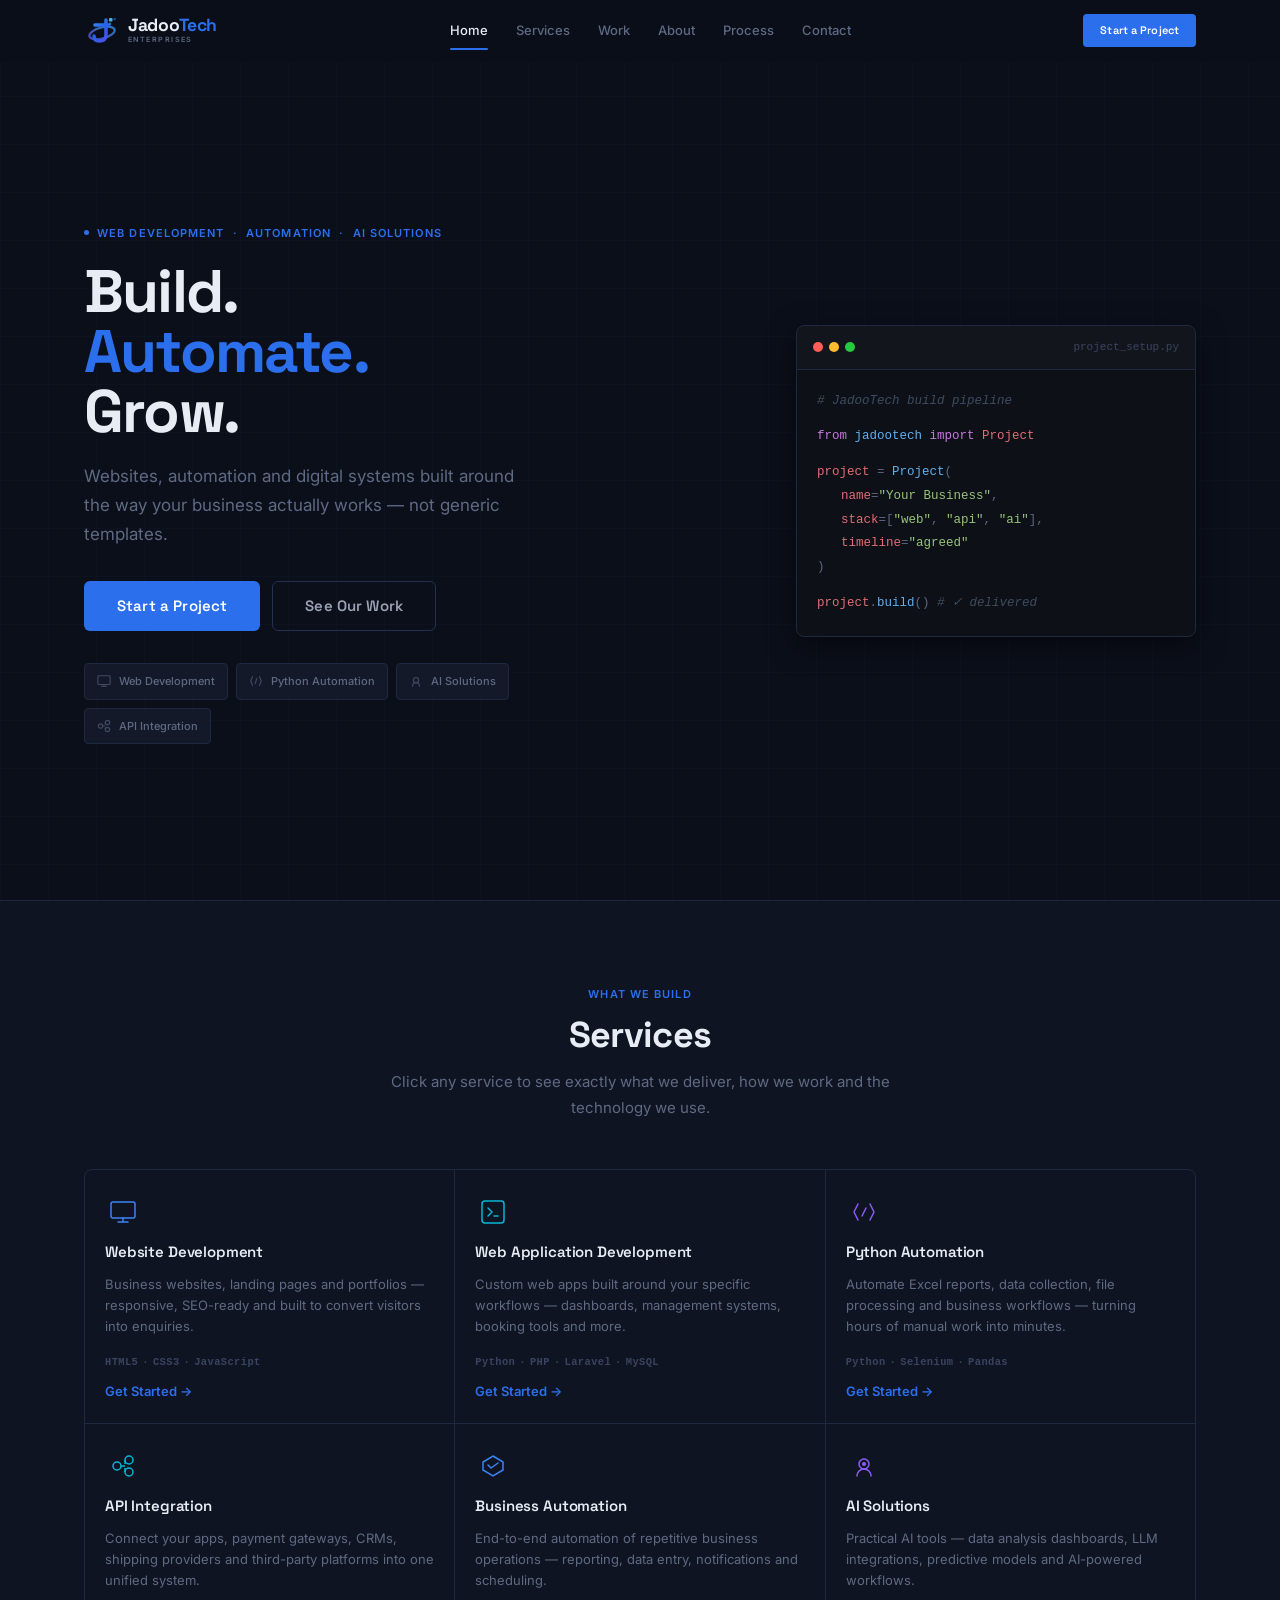
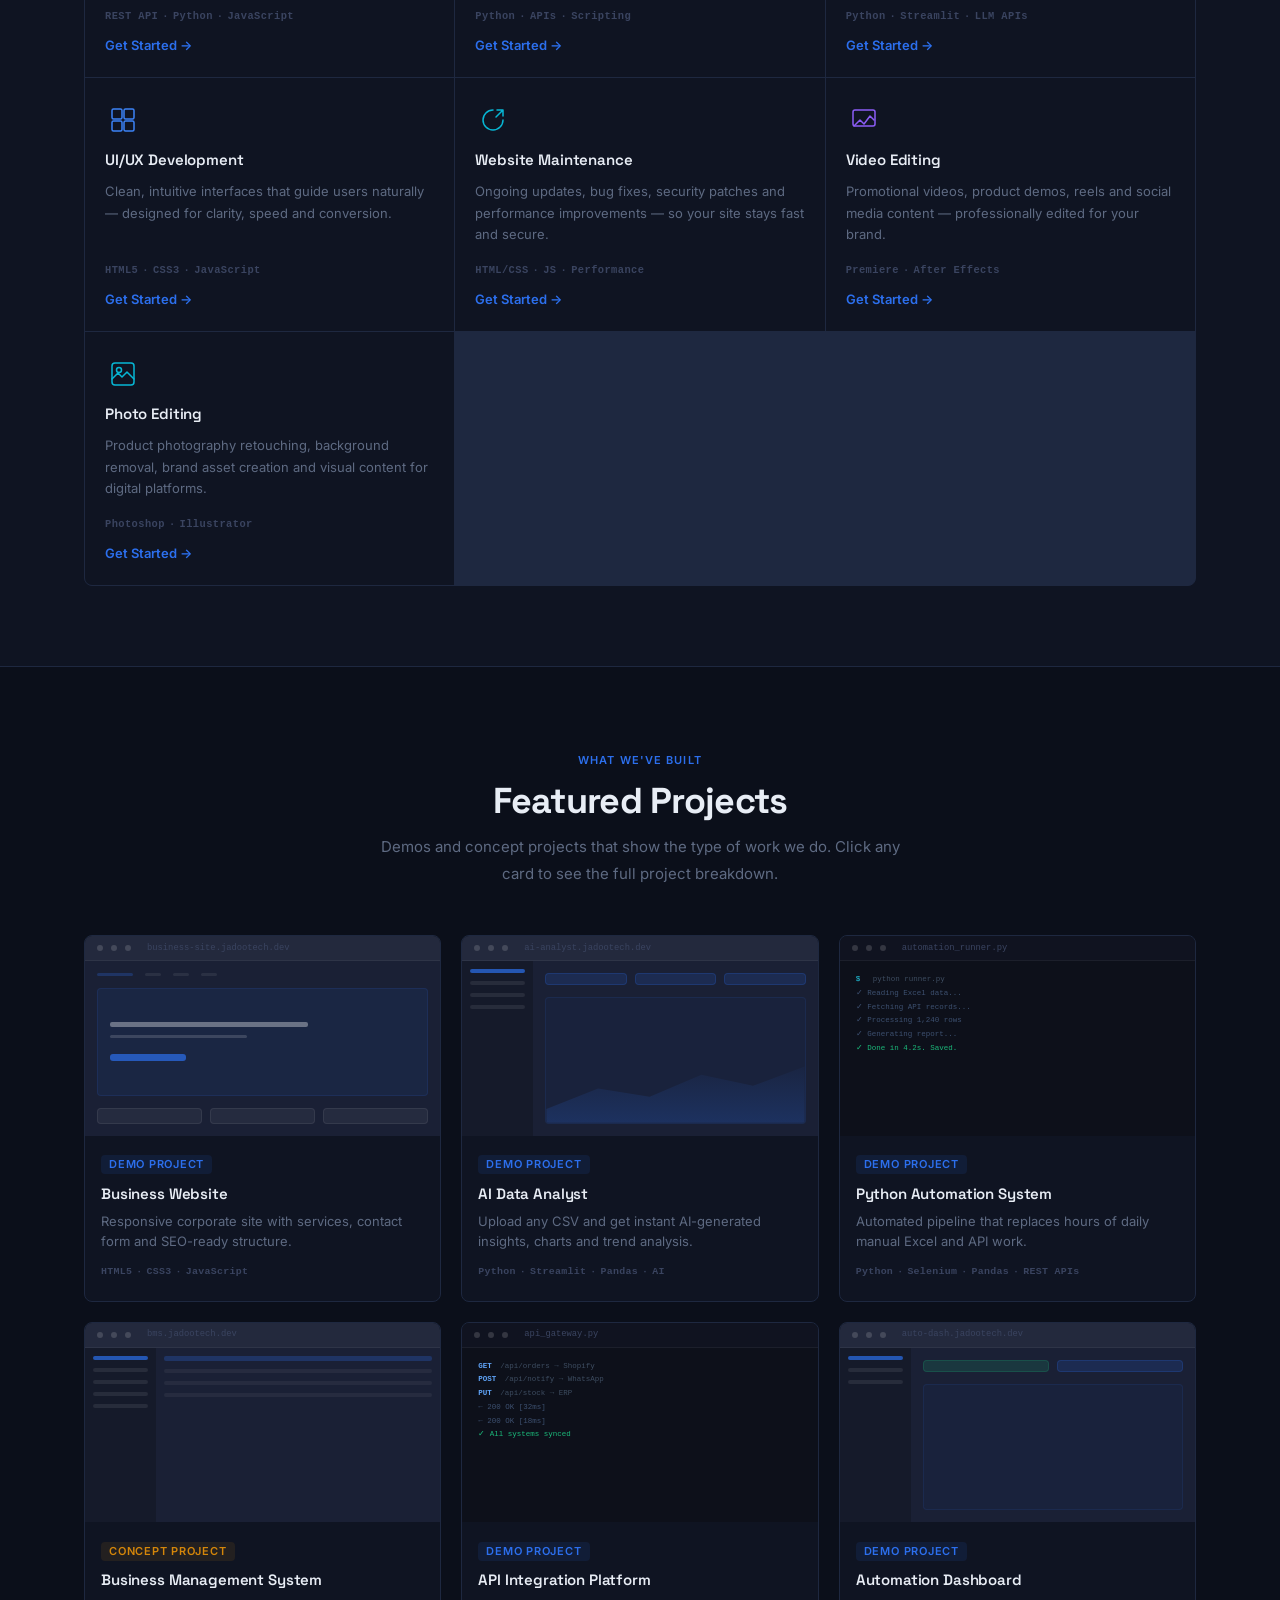
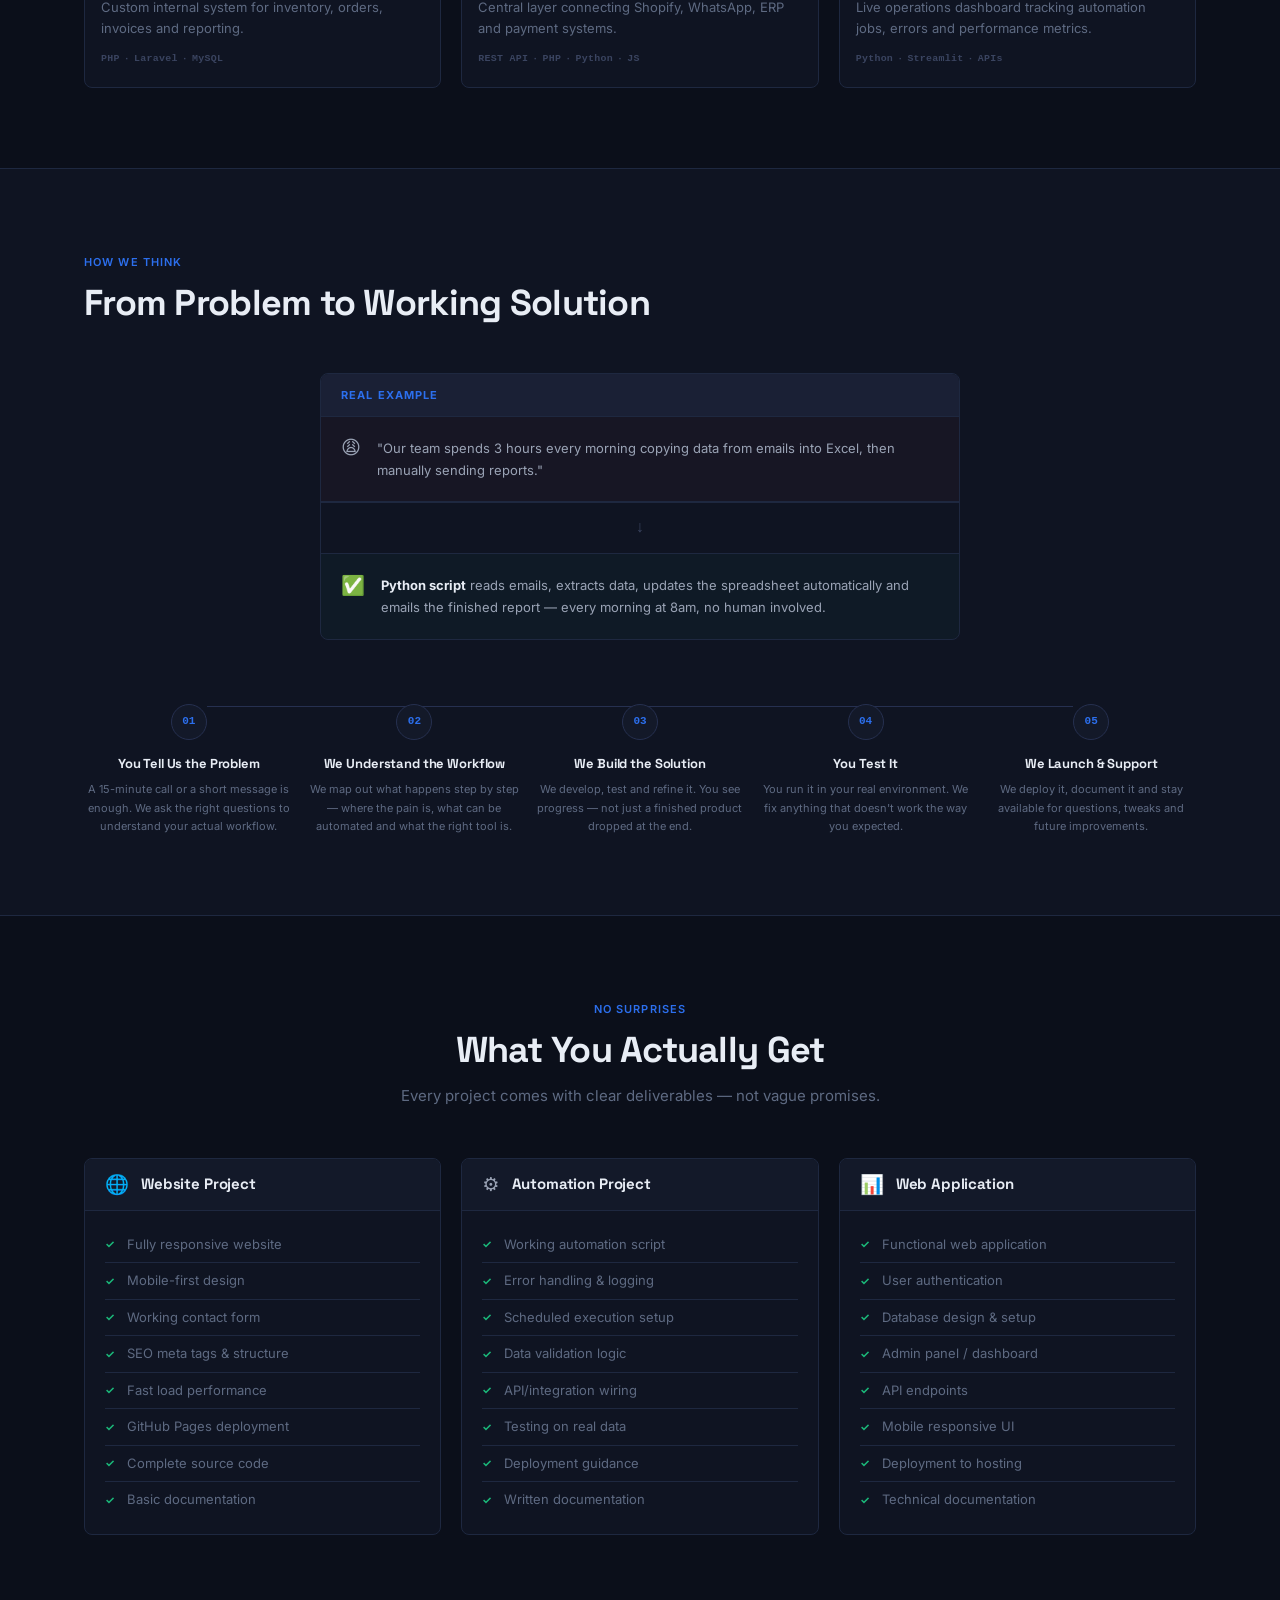
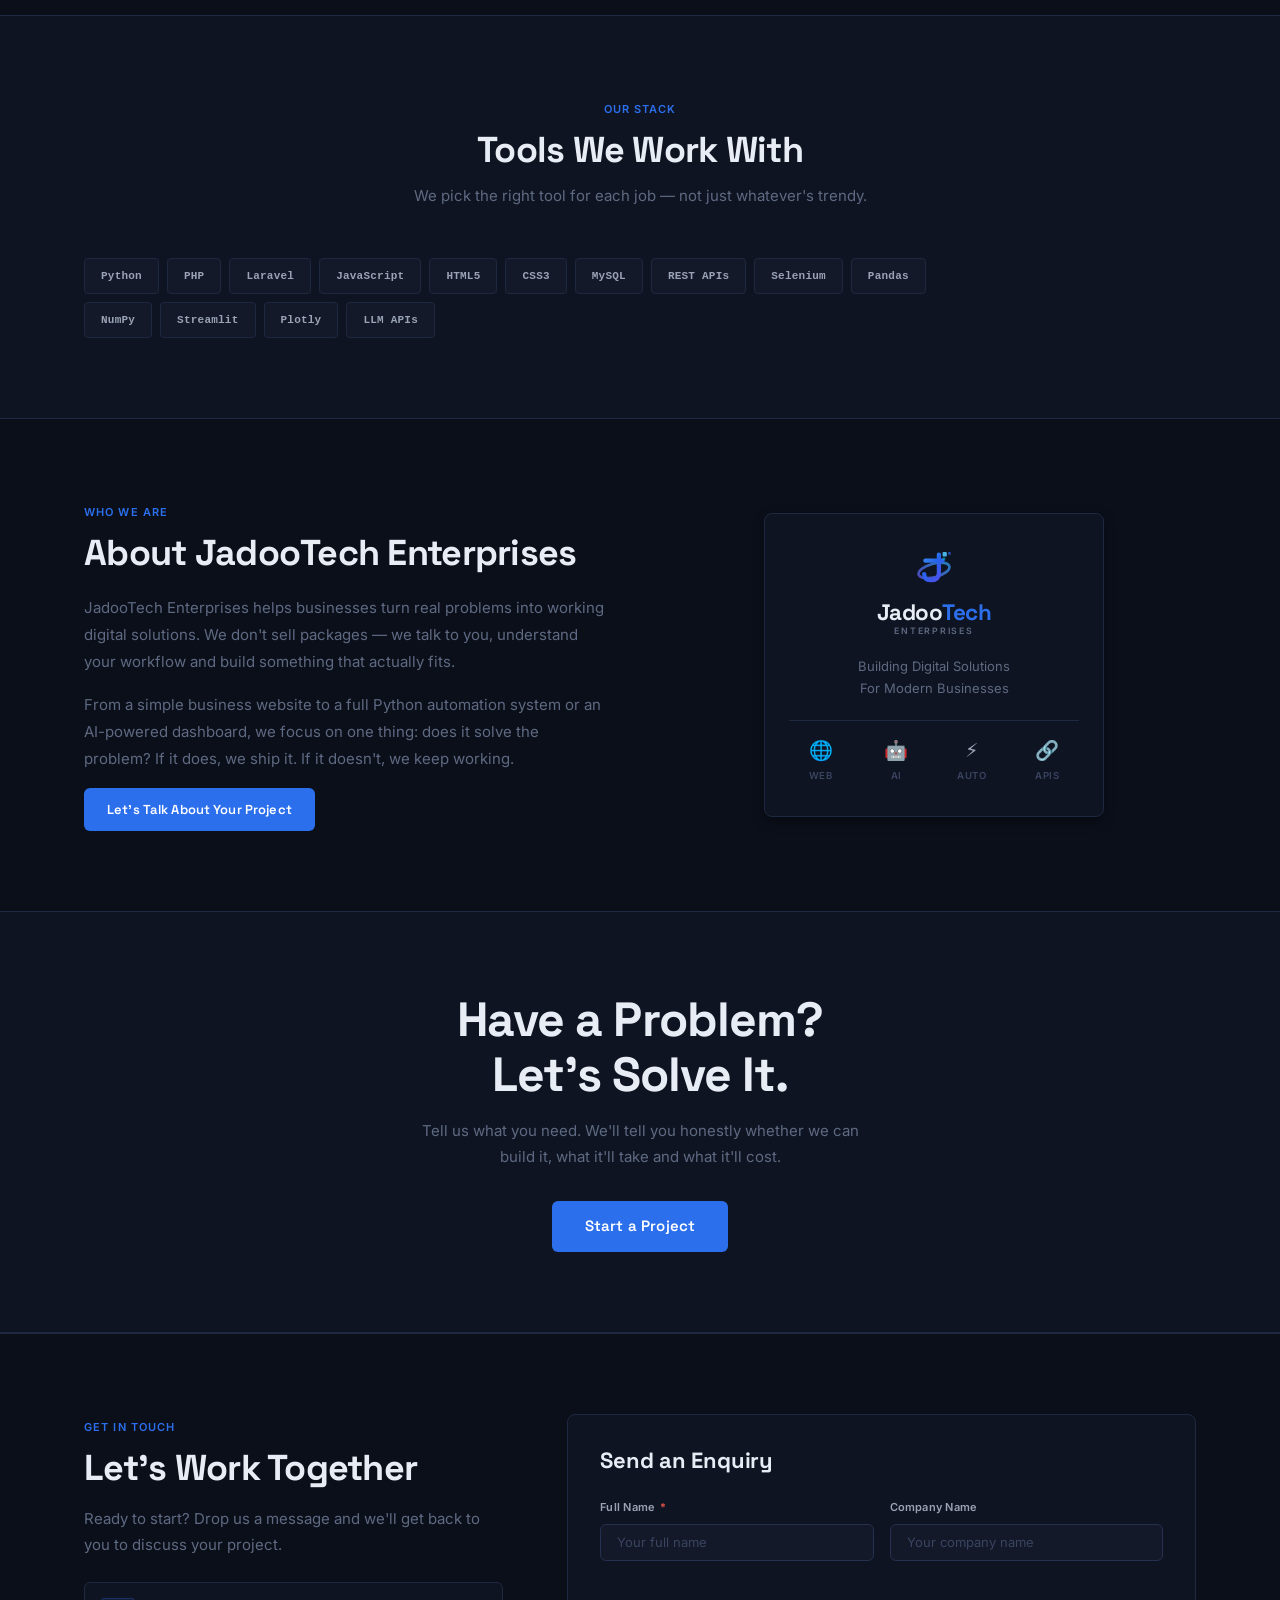
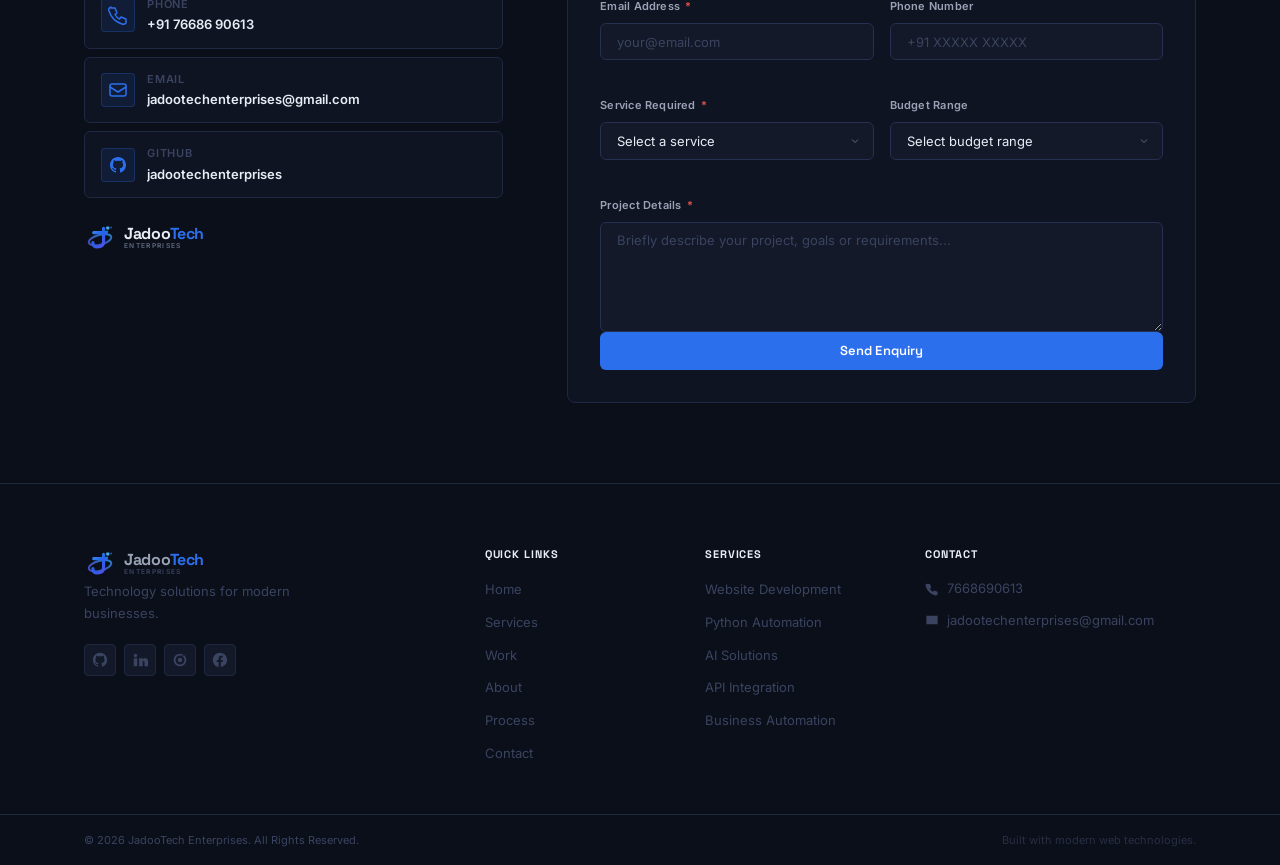
==== commit 4ff7a93e: "v3 redesign: professional human-designed aesthetic, remove AI-template look" ====
--- a/index.html
+++ b/index.html
@@ -184,10 +184,10 @@
     ============================================================ -->
     <section class="services-section section" id="services" aria-label="Our services">
       <div class="container">
-        <div class="section-header">
+        <div class="section-header section-header--center">
           <span class="section-tag">What We Build</span>
-          <h2 class="section-title">Our <span class="gradient-text">Services</span></h2>
-          <p class="section-desc">Click any service to see exactly what we deliver, how we work and what technology we use.</p>
+          <h2 class="section-title">Services</h2>
+          <p class="section-desc">Click any service to see exactly what we deliver, how we work and the technology we use.</p>
         </div>
 
         <div class="services-grid">
@@ -321,9 +321,9 @@
     ============================================================ -->
     <section class="portfolio-section section" id="portfolio" aria-label="Featured projects">
       <div class="container">
-        <div class="section-header">
+        <div class="section-header section-header--center">
           <span class="section-tag">What We've Built</span>
-          <h2 class="section-title">Featured <span class="gradient-text">Projects</span></h2>
+          <h2 class="section-title">Featured Projects</h2>
           <p class="section-desc">Demos and concept projects that show the type of work we do. Click any card to see the full project breakdown.</p>
         </div>
 
@@ -526,11 +526,11 @@
     <!-- ============================================================
          PROBLEM TO SOLUTION
     ============================================================ -->
-    <section class="problem-section section" id="problem" aria-label="From problem to working solution">
+    <section class="problem-section section" id="process" aria-label="From problem to working solution">
       <div class="container">
         <div class="section-header">
           <span class="section-tag">How We Think</span>
-          <h2 class="section-title">From Problem to <span class="gradient-text">Working Solution</span></h2>
+          <h2 class="section-title">From Problem to Working Solution</h2>
         </div>
 
         <div class="problem-example">
@@ -592,9 +592,9 @@
     ============================================================ -->
     <section class="deliverables-section section" id="deliverables" aria-label="What you actually get">
       <div class="container">
-        <div class="section-header">
+        <div class="section-header section-header--center">
           <span class="section-tag">No Surprises</span>
-          <h2 class="section-title">What You <span class="gradient-text">Actually Get</span></h2>
+          <h2 class="section-title">What You Actually Get</h2>
           <p class="section-desc">Every project comes with clear deliverables — not vague promises.</p>
         </div>
 
@@ -656,9 +656,9 @@
     ============================================================ -->
     <section class="tech-section section" id="tech" aria-label="Tools we work with">
       <div class="container">
-        <div class="section-header">
+        <div class="section-header section-header--center">
           <span class="section-tag">Our Stack</span>
-          <h2 class="section-title">Tools We <span class="gradient-text">Work With</span></h2>
+          <h2 class="section-title">Tools We Work With</h2>
           <p class="section-desc">We pick the right tool for each job — not just whatever's trendy.</p>
         </div>
         <div class="tech-grid">
@@ -687,7 +687,7 @@
       <div class="container about-inner">
         <div class="about-content">
           <span class="section-tag">Who We Are</span>
-          <h2 class="section-title">About <span class="gradient-text">JadooTech Enterprises</span></h2>
+          <h2 class="section-title">About JadooTech Enterprises</h2>
           <p class="about-text">
             JadooTech Enterprises helps businesses turn real problems into working digital solutions. We don't sell packages — we talk to you, understand your workflow and build something that actually fits.
           </p>
@@ -742,7 +742,7 @@
       <div class="cta-orb" aria-hidden="true"></div>
       <div class="container cta-inner">
         <div class="cta-content">
-          <h2 class="cta-heading">Have a Problem?<br /><span class="gradient-text">Let's Solve It.</span></h2>
+          <h2 class="cta-heading">Have a Problem?<br />Let's Solve It.</h2>
           <p class="cta-desc">Tell us what you need. We'll tell you honestly whether we can build it, what it'll take and what it'll cost.</p>
           <a href="#contact" class="btn btn-primary btn-lg">Start a Project</a>
         </div>
@@ -756,7 +756,7 @@
       <div class="container contact-inner">
         <div class="contact-info">
           <span class="section-tag">Get In Touch</span>
-          <h2 class="section-title">Let's Work <span class="gradient-text">Together</span></h2>
+          <h2 class="section-title">Let's Work Together</h2>
           <p class="contact-desc">Ready to start? Drop us a message and we'll get back to you to discuss your project.</p>
 
           <div class="contact-details">
--- a/style.css
+++ b/style.css
@@ -1,537 +1,1611 @@
 /* ============================================================
-   JADOOTECH ENTERPRISES — style.css  v2
+   JADOOTECH ENTERPRISES — style.css  v3
+   Professional redesign — human-designed, not AI-generated
    ============================================================ */
 
 /* ── 1. DESIGN TOKENS ─────────────────────────────────────── */
 :root {
-  --navy:          #060B18;
-  --navy-2:        #0A1128;
-  --navy-3:        #0E1A3D;
-  --navy-card:     #0D1530;
-  --navy-border:   #1A2755;
-
-  --blue:          #2563EB;
-  --blue-mid:      #3B82F6;
-  --blue-light:    #60A5FA;
-  --cyan:          #06B6D4;
-  --cyan-light:    #22D3EE;
-  --purple:        #8B5CF6;
-  --purple-mid:    #A78BFA;
+  /* Core palette — one primary, neutrals, two accents */
+  --bg:            #0B0F1A;
+  --bg-raised:     #0F1422;
+  --bg-surface:    #131929;
+  --bg-overlay:    #1A2035;
+
+  --border:        #1E2840;
+  --border-strong: #263050;
+
+  --text-primary:  #E8EDF5;
+  --text-body:     #9AA3B5;
+  --text-muted:    #5E6A82;
+  --text-faint:    #3A4460;
+
+  --brand:         #2C6FED;      /* Single primary blue — everything anchors here */
+  --brand-hover:   #4080F5;
+  --brand-dim:     rgba(44,111,237,.1);
+  --brand-border:  rgba(44,111,237,.25);
+
+  --accent-green:  #1BB97A;
+  --accent-red:    #E5534B;
+  --accent-amber:  #D4860A;
 
   --white:         #FFFFFF;
-  --gray-100:      #F1F5F9;
-  --gray-300:      #CBD5E1;
-  --gray-400:      #94A3B8;
-  --gray-500:      #64748B;
-  --gray-600:      #475569;
-  --gray-700:      #334155;
-  --gray-800:      #1E293B;
-
-  --success:       #10B981;
-  --error:         #EF4444;
-
-  --grad-brand:    linear-gradient(135deg,#2563EB 0%,#8B5CF6 50%,#06B6D4 100%);
-  --grad-bp:       linear-gradient(135deg,#3B82F6 0%,#8B5CF6 100%);
-  --grad-cb:       linear-gradient(135deg,#06B6D4 0%,#3B82F6 100%);
-  --grad-text:     linear-gradient(135deg,#3B82F6 0%,#8B5CF6 60%,#06B6D4 100%);
-
-  --glass-bg:      rgba(13,21,48,0.7);
-  --glass-border:  rgba(59,130,246,0.15);
-  --card-bg:       rgba(13,21,48,0.85);
-  --card-hover:    rgba(21,35,80,0.95);
-
-  --font-head:     'Space Grotesk','Inter',sans-serif;
-  --font-body:     'Inter','Space Grotesk',sans-serif;
-
-  --nav-h:         68px;
-  --container:     1200px;
-  --pad:           1.5rem;
-
-  --r-sm: 6px;  --r-md: 12px;  --r-lg: 20px;  --r-xl: 28px;  --r-full: 9999px;
-
-  --sh-blue:  0 4px 24px rgba(59,130,246,.25);
-  --sh-lg:    0 8px 32px rgba(0,0,0,.45);
-  --sh-xl:    0 16px 64px rgba(0,0,0,.5);
-
-  --ease:     250ms ease;
-  --bounce:   300ms cubic-bezier(.34,1.56,.64,1);
+  --code-bg:       #0D1117;
+
+  /* Fonts */
+  --font-sans: 'Inter', system-ui, -apple-system, sans-serif;
+  --font-head: 'Space Grotesk', 'Inter', sans-serif;
+  --font-mono: 'Courier New', 'Menlo', monospace;
+
+  /* Type scale — deliberate, not clamp-everything */
+  --text-xs:   0.6875rem;   /* 11px */
+  --text-sm:   0.8125rem;   /* 13px */
+  --text-base: 0.9375rem;   /* 15px */
+  --text-md:   1.0625rem;   /* 17px */
+  --text-lg:   1.1875rem;   /* 19px */
+  --text-xl:   1.375rem;    /* 22px */
+  --text-2xl:  1.75rem;     /* 28px */
+  --text-3xl:  2.25rem;     /* 36px */
+  --text-4xl:  3rem;        /* 48px */
+  --text-5xl:  3.75rem;     /* 60px */
+
+  /* Spacing */
+  --s1:  0.25rem;
+  --s2:  0.5rem;
+  --s3:  0.75rem;
+  --s4:  1rem;
+  --s5:  1.25rem;
+  --s6:  1.5rem;
+  --s8:  2rem;
+  --s10: 2.5rem;
+  --s12: 3rem;
+  --s16: 4rem;
+  --s20: 5rem;
+  --s24: 6rem;
+
+  /* Radii — restrained */
+  --r2: 2px;
+  --r4: 4px;
+  --r6: 6px;
+  --r8: 8px;
+  --r12: 12px;
+
+  /* Layout */
+  --nav-h:    62px;
+  --max-w:    1160px;
+  --pad-x:    1.5rem;
+
+  /* Shadows — minimal and purposeful */
+  --shadow-sm:  0 1px 3px rgba(0,0,0,.35);
+  --shadow-md:  0 4px 12px rgba(0,0,0,.4);
+  --shadow-lg:  0 8px 28px rgba(0,0,0,.5);
+
+  /* Motion */
+  --t-fast: 120ms ease;
+  --t-base: 200ms ease;
+  --t-slow: 350ms ease;
 }
 
 /* ── 2. RESET ─────────────────────────────────────────────── */
-*,*::before,*::after{box-sizing:border-box;margin:0;padding:0}
-html{scroll-behavior:smooth;font-size:16px;-webkit-text-size-adjust:100%}
-body{font-family:var(--font-body);font-size:1rem;line-height:1.7;color:var(--gray-300);background:var(--navy);overflow-x:hidden;-webkit-font-smoothing:antialiased}
-img,svg{display:block;max-width:100%}
-a{color:inherit;text-decoration:none}
-ul,ol{list-style:none}
-button{cursor:pointer;border:none;background:none;font-family:inherit;font-size:inherit}
-h1,h2,h3,h4,h5,h6{font-family:var(--font-head);font-weight:700;line-height:1.15;color:var(--white)}
-:focus-visible{outline:2px solid var(--blue-mid);outline-offset:3px;border-radius:var(--r-sm)}
-::selection{background:rgba(59,130,246,.3);color:var(--white)}
-::-webkit-scrollbar{width:6px}
-::-webkit-scrollbar-track{background:var(--navy-2)}
-::-webkit-scrollbar-thumb{background:var(--navy-border);border-radius:var(--r-full)}
-::-webkit-scrollbar-thumb:hover{background:var(--blue)}
-
-/* ── 3. UTILITIES ─────────────────────────────────────────── */
-.container{width:100%;max-width:var(--container);margin-inline:auto;padding-inline:var(--pad)}
-.section{padding-block:5rem}
-.section-header{text-align:center;margin-bottom:4rem}
-.section-tag{display:inline-block;font-size:.7rem;font-weight:600;letter-spacing:.12em;text-transform:uppercase;color:var(--blue-mid);background:rgba(59,130,246,.1);border:1px solid rgba(59,130,246,.2);border-radius:var(--r-full);padding:.25rem 1rem;margin-bottom:1rem}
-.section-title{font-family:var(--font-head);font-size:clamp(1.875rem,4vw,3rem);font-weight:800;color:var(--white);margin-bottom:1rem;line-height:1.15}
-.section-desc{font-size:1.05rem;color:var(--gray-400);max-width:580px;margin-inline:auto;line-height:1.8}
-.gradient-text{background:var(--grad-text);-webkit-background-clip:text;-webkit-text-fill-color:transparent;background-clip:text}
+*, *::before, *::after { box-sizing: border-box; margin: 0; padding: 0; }
+
+html {
+  font-size: 16px;
+  scroll-behavior: smooth;
+  -webkit-text-size-adjust: 100%;
+}
+
+body {
+  font-family: var(--font-sans);
+  font-size: var(--text-base);
+  line-height: 1.65;
+  color: var(--text-body);
+  background: var(--bg);
+  overflow-x: hidden;
+  -webkit-font-smoothing: antialiased;
+  -moz-osx-font-smoothing: grayscale;
+}
+
+img, svg { display: block; max-width: 100%; }
+a { color: inherit; text-decoration: none; }
+ul, ol { list-style: none; }
+button { cursor: pointer; border: none; background: none; font-family: inherit; font-size: inherit; }
+h1, h2, h3, h4, h5, h6 {
+  font-family: var(--font-head);
+  font-weight: 700;
+  line-height: 1.2;
+  color: var(--text-primary);
+  letter-spacing: -0.01em;
+}
+
+:focus-visible {
+  outline: 2px solid var(--brand);
+  outline-offset: 3px;
+  border-radius: var(--r4);
+}
+::selection { background: rgba(44,111,237,.3); color: var(--white); }
+
+::-webkit-scrollbar { width: 5px; }
+::-webkit-scrollbar-track { background: var(--bg); }
+::-webkit-scrollbar-thumb { background: var(--border-strong); border-radius: 3px; }
+::-webkit-scrollbar-thumb:hover { background: var(--brand); }
+
+/* ── 3. LAYOUT UTILITIES ──────────────────────────────────── */
+.container {
+  width: 100%;
+  max-width: var(--max-w);
+  margin-inline: auto;
+  padding-inline: var(--pad-x);
+}
+
+.section { padding-block: var(--s20); }
+
+/* Section headers — less identical, more editorial */
+.section-header {
+  margin-bottom: var(--s12);
+}
+
+.section-header--center {
+  text-align: center;
+}
+
+.section-tag {
+  display: inline-block;
+  font-family: var(--font-sans);
+  font-size: var(--text-xs);
+  font-weight: 600;
+  letter-spacing: .1em;
+  text-transform: uppercase;
+  color: var(--brand);
+  margin-bottom: var(--s3);
+}
+
+.section-title {
+  font-family: var(--font-head);
+  font-size: var(--text-3xl);
+  font-weight: 800;
+  color: var(--text-primary);
+  margin-bottom: var(--s3);
+  letter-spacing: -.02em;
+  line-height: 1.15;
+}
+
+.section-desc {
+  font-size: var(--text-base);
+  color: var(--text-muted);
+  line-height: 1.75;
+  max-width: 540px;
+}
+
+.section-header--center .section-desc {
+  margin-inline: auto;
+}
+
+/* Accent on key words — single color, no rainbow */
+.gradient-text {
+  color: var(--brand);
+  background: none;
+  -webkit-text-fill-color: unset;
+}
 
 /* ── 4. BUTTONS ───────────────────────────────────────────── */
-.btn{display:inline-flex;align-items:center;justify-content:center;gap:.5rem;font-family:var(--font-head);font-weight:600;border-radius:var(--r-md);transition:all var(--ease);white-space:nowrap;cursor:pointer;position:relative;overflow:hidden;text-decoration:none}
-.btn::before{content:'';position:absolute;inset:0;background:rgba(255,255,255,.08);opacity:0;transition:opacity 150ms ease}
-.btn:hover::before{opacity:1}
-.btn-primary{background:var(--grad-bp);color:var(--white);box-shadow:var(--sh-blue);padding:.65rem 1.5rem;font-size:.875rem}
-.btn-primary:hover{transform:translateY(-2px);box-shadow:0 8px 32px rgba(59,130,246,.4)}
-.btn-primary:active{transform:translateY(0)}
-.btn-ghost{background:transparent;color:var(--white);border:1px solid var(--navy-border);padding:.65rem 1.5rem;font-size:.875rem}
-.btn-ghost:hover{border-color:var(--blue-mid);color:var(--blue-light);transform:translateY(-2px)}
-.btn-sm{padding:.4rem 1rem;font-size:.75rem;border-radius:var(--r-sm)}
-.btn-lg{padding:.9rem 2.2rem;font-size:1rem}
-.btn-full{width:100%}
+.btn {
+  display: inline-flex;
+  align-items: center;
+  justify-content: center;
+  gap: var(--s2);
+  font-family: var(--font-head);
+  font-size: var(--text-sm);
+  font-weight: 600;
+  border-radius: var(--r6);
+  transition: background var(--t-fast), color var(--t-fast),
+              border-color var(--t-fast), box-shadow var(--t-fast),
+              transform var(--t-fast);
+  white-space: nowrap;
+  cursor: pointer;
+  text-decoration: none;
+  position: relative;
+  letter-spacing: .01em;
+}
+
+.btn-primary {
+  background: var(--brand);
+  color: var(--white);
+  padding: .6rem 1.375rem;
+  border: 1px solid transparent;
+}
+.btn-primary:hover {
+  background: var(--brand-hover);
+  transform: translateY(-1px);
+  box-shadow: 0 4px 16px rgba(44,111,237,.3);
+}
+.btn-primary:active { transform: translateY(0); box-shadow: none; }
+
+.btn-ghost {
+  background: transparent;
+  color: var(--text-body);
+  border: 1px solid var(--border-strong);
+  padding: .6rem 1.375rem;
+}
+.btn-ghost:hover {
+  border-color: var(--brand-border);
+  color: var(--text-primary);
+  transform: translateY(-1px);
+}
+
+.btn-sm  { padding: .4rem 1rem; font-size: var(--text-xs); border-radius: var(--r4); }
+.btn-lg  { padding: .75rem 2rem; font-size: var(--text-base); }
+.btn-full { width: 100%; justify-content: center; }
+
+.btn-disabled {
+  opacity: .4;
+  cursor: not-allowed;
+  pointer-events: none;
+}
 
 /* ── 5. NAVBAR ────────────────────────────────────────────── */
-.navbar{position:fixed;top:0;left:0;right:0;z-index:1000;height:var(--nav-h);background:rgba(6,11,24,.8);backdrop-filter:blur(20px);-webkit-backdrop-filter:blur(20px);border-bottom:1px solid transparent;transition:background var(--ease),border-color var(--ease),box-shadow var(--ease)}
-.navbar.scrolled{background:rgba(6,11,24,.96);border-bottom-color:var(--navy-border);box-shadow:0 4px 24px rgba(0,0,0,.4)}
-.nav-container{display:flex;align-items:center;justify-content:space-between;height:100%;max-width:var(--container);margin-inline:auto;padding-inline:var(--pad);gap:2rem}
-
-/* LOGO FIX — remove white box */
-.nav-logo{display:flex;align-items:center;flex-shrink:0;line-height:0}
-.logo-wrap{overflow:hidden;display:flex;align-items:center;background:transparent;height:38px;max-width:165px}
-.logo-img{height:100%;width:auto;max-width:165px;object-fit:contain;display:block;mix-blend-mode:screen;filter:brightness(1.05) contrast(1.05)}
-
-/* ── CSS LOGO (jt-logo) ──────────────────────────────────── */
-.jt-logo{display:flex;align-items:center;gap:.5rem;text-decoration:none;line-height:1}
-.jt-symbol{display:flex;align-items:center;justify-content:center;flex-shrink:0;filter:drop-shadow(0 0 6px rgba(59,130,246,.35))}
-.jt-wordmark{display:flex;flex-direction:column;gap:0}
-.jt-name{display:flex;align-items:baseline;line-height:1;font-family:var(--font-head)}
-.jt-jadoo{color:var(--white);font-weight:800;letter-spacing:-.02em}
-.jt-tech{background:linear-gradient(135deg,#2563EB,#06B6D4);-webkit-background-clip:text;-webkit-text-fill-color:transparent;background-clip:text;font-weight:800;letter-spacing:-.02em}
-.jt-sub{font-size:.45em;font-weight:700;letter-spacing:.18em;color:var(--gray-500);text-transform:uppercase;line-height:1;margin-top:.15em}
-
-/* Navbar size */
-.jt-logo--nav .jt-name{font-size:1.15rem}
-.jt-logo--nav .jt-sub{font-size:.5rem}
-
-/* About card size */
-.jt-logo--about{flex-direction:column;text-align:center;gap:.4rem}
-.jt-logo--about .jt-wordmark{align-items:center}
-.jt-logo--about .jt-name{font-size:1.5rem}
-.jt-logo--about .jt-sub{font-size:.6rem}
-
-/* Contact size */
-.jt-logo--contact .jt-name{font-size:1.1rem}
-.jt-logo--contact .jt-sub{font-size:.48rem}
-
-/* Footer size */
-.jt-logo--footer .jt-name{font-size:1.05rem}
-.jt-logo--footer .jt-sub{font-size:.45rem}
-.jt-logo--footer .jt-jadoo{color:var(--gray-300)}
-.jt-logo--footer .jt-sub{color:var(--gray-600)}
-
-.nav-links{display:flex;align-items:center;gap:.25rem}
-.nav-link{font-family:var(--font-head);font-size:.85rem;font-weight:500;color:var(--gray-400);padding:.4rem .75rem;border-radius:var(--r-sm);transition:color 150ms,background 150ms;position:relative}
-.nav-link::after{content:'';position:absolute;bottom:0;left:50%;transform:translateX(-50%);width:0;height:2px;background:var(--grad-text);border-radius:var(--r-full);transition:width var(--ease)}
-.nav-link:hover{color:var(--white)}
-.nav-link:hover::after,.nav-link.active::after{width:60%}
-.nav-link.active{color:var(--blue-light)}
-.nav-actions{display:flex;align-items:center;gap:1rem}
-.hamburger{display:none;flex-direction:column;justify-content:center;align-items:center;gap:5px;width:40px;height:40px;border-radius:var(--r-sm)}
-.hamburger:hover{background:rgba(255,255,255,.06)}
-.hamburger-line{display:block;width:22px;height:2px;background:var(--gray-300);border-radius:var(--r-full);transition:transform var(--ease),opacity var(--ease),width var(--ease);transform-origin:center}
-.hamburger[aria-expanded="true"] .hamburger-line:nth-child(1){transform:translateY(7px) rotate(45deg)}
-.hamburger[aria-expanded="true"] .hamburger-line:nth-child(2){opacity:0;width:0}
-.hamburger[aria-expanded="true"] .hamburger-line:nth-child(3){transform:translateY(-7px) rotate(-45deg)}
-.mobile-menu{display:none;flex-direction:column;gap:.25rem;padding:1rem var(--pad) 1.5rem;background:rgba(6,11,24,.97);border-bottom:1px solid var(--navy-border);max-height:0;overflow:hidden;transition:max-height 400ms ease}
-.mobile-menu.open{max-height:500px}
-.mobile-link{font-family:var(--font-head);font-size:1rem;font-weight:500;color:var(--gray-300);padding:.75rem 1rem;border-radius:var(--r-md);transition:background 150ms,color 150ms}
-.mobile-link:hover{background:rgba(59,130,246,.1);color:var(--white)}
-.mobile-cta{margin-top:1rem;width:100%}
+.navbar {
+  position: fixed;
+  top: 0; left: 0; right: 0;
+  z-index: 1000;
+  height: var(--nav-h);
+  background: rgba(11, 15, 26, .92);
+  border-bottom: 1px solid transparent;
+  transition: border-color var(--t-base), background var(--t-base);
+  backdrop-filter: blur(12px);
+  -webkit-backdrop-filter: blur(12px);
+}
+
+.navbar.scrolled {
+  background: rgba(11, 15, 26, .98);
+  border-bottom-color: var(--border);
+}
+
+.nav-container {
+  display: flex;
+  align-items: center;
+  justify-content: space-between;
+  height: 100%;
+  max-width: var(--max-w);
+  margin-inline: auto;
+  padding-inline: var(--pad-x);
+  gap: var(--s8);
+}
+
+/* CSS Logo */
+.nav-logo { display: flex; align-items: center; flex-shrink: 0; }
+.logo-wrap { display: flex; align-items: center; }
+.logo-img  { height: 34px; width: auto; display: block; }
+
+.jt-logo { display: flex; align-items: center; gap: var(--s2); line-height: 1; }
+.jt-symbol {
+  display: flex;
+  align-items: center;
+  justify-content: center;
+  flex-shrink: 0;
+}
+.jt-wordmark { display: flex; flex-direction: column; gap: 0; }
+.jt-name {
+  display: flex;
+  align-items: baseline;
+  line-height: 1;
+  font-family: var(--font-head);
+  font-weight: 800;
+  letter-spacing: -.02em;
+}
+.jt-jadoo { color: var(--text-primary); }
+.jt-tech  { color: var(--brand); }
+.jt-sub {
+  font-family: var(--font-sans);
+  font-size: .48rem;
+  font-weight: 600;
+  letter-spacing: .2em;
+  color: var(--text-muted);
+  text-transform: uppercase;
+  line-height: 1;
+  margin-top: .2em;
+}
+
+.jt-logo--nav .jt-name { font-size: 1.1rem; }
+.jt-logo--nav .jt-sub  { font-size: .45rem; }
+
+.jt-logo--about { flex-direction: column; align-items: center; text-align: center; gap: var(--s3); }
+.jt-logo--about .jt-wordmark { align-items: center; }
+.jt-logo--about .jt-name { font-size: 1.4rem; }
+.jt-logo--about .jt-sub  { font-size: .55rem; }
+
+.jt-logo--contact .jt-name { font-size: 1rem; }
+.jt-logo--contact .jt-sub  { font-size: .42rem; }
+
+.jt-logo--footer .jt-jadoo { color: var(--text-body); }
+.jt-logo--footer .jt-tech  { color: var(--brand); }
+.jt-logo--footer .jt-name  { font-size: 1rem; }
+.jt-logo--footer .jt-sub   { font-size: .42rem; color: var(--text-faint); }
+
+/* Nav links */
+.nav-links {
+  display: flex;
+  align-items: center;
+  gap: var(--s1);
+}
+
+.nav-link {
+  font-family: var(--font-sans);
+  font-size: var(--text-sm);
+  font-weight: 500;
+  color: var(--text-muted);
+  padding: var(--s2) var(--s3);
+  border-radius: var(--r4);
+  transition: color var(--t-fast);
+  position: relative;
+}
+
+.nav-link:hover { color: var(--text-primary); }
+.nav-link.active { color: var(--text-primary); }
+
+/* Active indicator — a simple 2px bottom line */
+.nav-link.active::after {
+  content: '';
+  position: absolute;
+  bottom: -1px;
+  left: var(--s3);
+  right: var(--s3);
+  height: 2px;
+  background: var(--brand);
+  border-radius: 1px;
+}
+
+.nav-actions { display: flex; align-items: center; gap: var(--s4); }
+
+/* Hamburger */
+.hamburger {
+  display: none;
+  flex-direction: column;
+  justify-content: center;
+  align-items: center;
+  gap: 5px;
+  width: 38px;
+  height: 38px;
+  border-radius: var(--r4);
+  transition: background var(--t-fast);
+}
+.hamburger:hover { background: var(--bg-surface); }
+.hamburger-line {
+  display: block;
+  width: 20px;
+  height: 1.5px;
+  background: var(--text-body);
+  border-radius: 1px;
+  transition: transform var(--t-base), opacity var(--t-base), width var(--t-base);
+  transform-origin: center;
+}
+.hamburger[aria-expanded="true"] .hamburger-line:nth-child(1) { transform: translateY(6.5px) rotate(45deg); }
+.hamburger[aria-expanded="true"] .hamburger-line:nth-child(2) { opacity: 0; width: 0; }
+.hamburger[aria-expanded="true"] .hamburger-line:nth-child(3) { transform: translateY(-6.5px) rotate(-45deg); }
+
+/* Mobile menu */
+.mobile-menu {
+  display: none;
+  flex-direction: column;
+  gap: var(--s1);
+  padding: var(--s3) var(--pad-x) var(--s6);
+  background: var(--bg);
+  border-bottom: 1px solid var(--border);
+  max-height: 0;
+  overflow: hidden;
+  transition: max-height var(--t-slow);
+}
+.mobile-menu.open { max-height: 480px; }
+.mobile-link {
+  font-size: var(--text-base);
+  font-weight: 500;
+  color: var(--text-body);
+  padding: var(--s3) var(--s4);
+  border-radius: var(--r6);
+  transition: background var(--t-fast), color var(--t-fast);
+}
+.mobile-link:hover { background: var(--bg-surface); color: var(--text-primary); }
+.mobile-cta { margin-top: var(--s4); width: 100%; }
 
 /* ── 6. HERO ──────────────────────────────────────────────── */
-.hero{position:relative;min-height:100vh;display:flex;align-items:center;background:linear-gradient(135deg,var(--navy) 0%,var(--navy-2) 40%,var(--navy-3) 100%);padding-top:var(--nav-h);overflow:hidden}
-.hero-bg-grid{position:absolute;inset:0;background-image:linear-gradient(rgba(59,130,246,.04) 1px,transparent 1px),linear-gradient(90deg,rgba(59,130,246,.04) 1px,transparent 1px);background-size:60px 60px;pointer-events:none}
-.hero-orb{position:absolute;border-radius:var(--r-full);filter:blur(80px);pointer-events:none;animation:orbFloat 8s ease-in-out infinite}
-.hero-orb-1{width:500px;height:500px;top:-100px;right:-100px;background:radial-gradient(circle,rgba(59,130,246,.15) 0%,transparent 70%)}
-.hero-orb-2{width:400px;height:400px;bottom:-50px;left:-80px;background:radial-gradient(circle,rgba(139,92,246,.12) 0%,transparent 70%);animation-delay:-4s}
-@keyframes orbFloat{0%,100%{transform:translateY(0) scale(1)}50%{transform:translateY(-30px) scale(1.05)}}
-.hero-inner{display:grid;grid-template-columns:1fr 1fr;gap:4rem;align-items:center;padding-block:5rem;position:relative;z-index:1}
-.hero-content{max-width:560px}
-
-/* Eyebrow — service tags line */
-.hero-eyebrow{display:inline-flex;align-items:center;gap:.5rem;font-size:.72rem;font-weight:600;letter-spacing:.1em;text-transform:uppercase;color:var(--cyan-light);background:rgba(6,182,212,.07);border:1px solid rgba(6,182,212,.18);border-radius:var(--r-full);padding:.3rem 1rem;margin-bottom:1.5rem}
-.eyebrow-dot{width:6px;height:6px;border-radius:50%;background:var(--cyan);animation:pulse 2s ease-in-out infinite;flex-shrink:0}
-@keyframes pulse{0%,100%{transform:scale(1);opacity:1}50%{transform:scale(1.5);opacity:.6}}
-
-.hero-headline{font-family:var(--font-head);font-size:clamp(3rem,6vw,4.5rem);font-weight:900;line-height:1.05;color:var(--white);margin-bottom:1.5rem;letter-spacing:-.02em}
-.hero-subtext{font-size:1.05rem;color:var(--gray-400);line-height:1.8;margin-bottom:2rem;max-width:490px}
-.hero-ctas{display:flex;gap:1rem;flex-wrap:wrap;margin-bottom:.5rem}
-
-/* Hero chips — replaces the old hsl-item list */
-.hero-chips{display:flex;flex-wrap:wrap;gap:.5rem;margin-top:2rem}.hero-chip{display:inline-flex;align-items:center;gap:.4rem;font-size:.78rem;font-weight:500;color:var(--gray-400);background:rgba(255,255,255,.04);border:1px solid var(--navy-border);border-radius:var(--r-full);padding:.35rem .9rem;transition:color var(--ease),border-color var(--ease),background var(--ease);text-decoration:none;white-space:nowrap}
-.hero-chip:hover{color:var(--white);border-color:rgba(59,130,246,.4);background:rgba(59,130,246,.08)}
-.hero-chip svg{flex-shrink:0;opacity:.7}
-.hero-chip--cyan{color:var(--cyan-light);border-color:rgba(6,182,212,.2);background:rgba(6,182,212,.05)}
-.hero-chip--cyan:hover{border-color:rgba(6,182,212,.4);background:rgba(6,182,212,.1);color:var(--cyan-light)}
-.hero-chip--purple{color:var(--purple-mid);border-color:rgba(139,92,246,.2);background:rgba(139,92,246,.05)}
-.hero-chip--purple:hover{border-color:rgba(139,92,246,.4);background:rgba(139,92,246,.1);color:var(--purple-mid)}
-
-/* Hero code card */
-.hero-visual{position:relative;display:flex;align-items:center;justify-content:center;min-height:420px}
-.hero-card-main{position:relative;background:var(--glass-bg);border:1px solid var(--glass-border);border-radius:var(--r-xl);width:100%;max-width:390px;overflow:hidden;box-shadow:var(--sh-xl);animation:heroFloat 6s ease-in-out infinite}
-@keyframes heroFloat{0%,100%{transform:translateY(0)}50%{transform:translateY(-12px)}}
-.hc-header{display:flex;align-items:center;gap:.75rem;padding:1rem 1.25rem;background:rgba(255,255,255,.03);border-bottom:1px solid var(--glass-border)}
-.hc-dots{display:flex;gap:.5rem}
-.hc-dot{width:10px;height:10px;border-radius:50%}
-.hc-dot.red{background:#FF5F57}.hc-dot.yellow{background:#FEBC2E}.hc-dot.green{background:#28C840}
-.hc-title{font-size:.7rem;color:var(--gray-500);font-family:'Courier New',monospace;margin-left:auto}
-.hc-body{padding:1.25rem}
-.code-line{font-family:'Courier New',Courier,monospace;font-size:12.5px;line-height:1.85;white-space:nowrap}
-.code-blank{height:.5rem}.code-indent{padding-left:1.5rem}
-.code-kw{color:#C678DD}.code-var{color:#E06C75}.code-op{color:var(--gray-400)}.code-fn{color:#61AFEF}
-.code-str{color:#98C379}.code-bool{color:#D19A66}.code-punc{color:var(--gray-400)}
-.code-prop{color:#E06C75}.code-comment{color:var(--gray-600);font-style:italic}
-.float-card{position:absolute;display:flex;align-items:center;gap:.5rem;background:var(--glass-bg);border:1px solid var(--glass-border);border-radius:var(--r-md);padding:.75rem 1rem;box-shadow:0 4px 16px rgba(0,0,0,.35);white-space:nowrap}
-.float-card-1{top:12%;left:-5%;animation:fc1 5s ease-in-out infinite}
-.float-card-2{top:5%;right:-5%;animation:fc2 5.5s ease-in-out infinite}
-.float-card-3{bottom:15%;right:-5%;animation:fc3 6s ease-in-out infinite}
-@keyframes fc1{0%,100%{transform:translate(0,0)}50%{transform:translate(-4px,-8px)}}
-@keyframes fc2{0%,100%{transform:translate(0,0)}50%{transform:translate(4px,-10px)}}
-@keyframes fc3{0%,100%{transform:translate(0,0)}50%{transform:translate(6px,8px)}}
-.float-icon{font-size:1.1rem}.float-label{font-size:.75rem;font-weight:600;color:var(--gray-300)}
+.hero {
+  position: relative;
+  min-height: 100vh;
+  display: flex;
+  align-items: center;
+  background: var(--bg);
+  padding-top: var(--nav-h);
+  overflow: hidden;
+}
+
+/* Subtle grid — understated, not glowing */
+.hero-bg-grid {
+  position: absolute;
+  inset: 0;
+  background-image:
+    linear-gradient(rgba(44,111,237,.03) 1px, transparent 1px),
+    linear-gradient(90deg, rgba(44,111,237,.03) 1px, transparent 1px);
+  background-size: 48px 48px;
+  pointer-events: none;
+}
+
+/* Kill the glowing orbs */
+.hero-orb { display: none; }
+
+.hero-inner {
+  display: grid;
+  grid-template-columns: 1fr 1fr;
+  gap: var(--s16);
+  align-items: center;
+  padding-block: var(--s20);
+  position: relative;
+  z-index: 1;
+}
+
+.hero-content { max-width: 540px; }
+
+/* Eyebrow — plain label, not a glowing pill */
+.hero-eyebrow {
+  display: inline-flex;
+  align-items: center;
+  gap: var(--s2);
+  font-size: var(--text-xs);
+  font-weight: 600;
+  letter-spacing: .1em;
+  text-transform: uppercase;
+  color: var(--brand);
+  margin-bottom: var(--s5);
+}
+.eyebrow-dot {
+  width: 5px;
+  height: 5px;
+  border-radius: 50%;
+  background: var(--brand);
+  flex-shrink: 0;
+}
+
+/* Headline — strong but measured */
+.hero-headline {
+  font-family: var(--font-head);
+  font-size: clamp(var(--text-4xl), 5.5vw, var(--text-5xl));
+  font-weight: 900;
+  line-height: 1.0;
+  color: var(--text-primary);
+  margin-bottom: var(--s5);
+  letter-spacing: -.03em;
+}
+
+.hero-subtext {
+  font-size: var(--text-md);
+  color: var(--text-muted);
+  line-height: 1.7;
+  margin-bottom: var(--s8);
+  max-width: 460px;
+}
+
+.hero-ctas {
+  display: flex;
+  gap: var(--s3);
+  flex-wrap: wrap;
+  margin-bottom: var(--s8);
+}
+
+/* Hero chips — clean service tags, no colors */
+.hero-chips {
+  display: flex;
+  flex-wrap: wrap;
+  gap: var(--s2);
+}
+.hero-chip {
+  display: inline-flex;
+  align-items: center;
+  gap: var(--s2);
+  font-size: var(--text-xs);
+  font-weight: 500;
+  color: var(--text-muted);
+  background: var(--bg-surface);
+  border: 1px solid var(--border);
+  border-radius: var(--r4);
+  padding: var(--s2) var(--s3);
+  transition: color var(--t-fast), border-color var(--t-fast);
+  text-decoration: none;
+  white-space: nowrap;
+}
+.hero-chip:hover { color: var(--text-primary); border-color: var(--border-strong); }
+.hero-chip svg  { flex-shrink: 0; opacity: .6; }
+.hero-chip--cyan   { color: var(--text-muted); }
+.hero-chip--purple { color: var(--text-muted); }
+
+/* Hero visual — code card, no floating */
+.hero-visual {
+  position: relative;
+  display: flex;
+  align-items: center;
+  justify-content: flex-end;
+}
+
+.hero-card-main {
+  background: var(--code-bg);
+  border: 1px solid var(--border);
+  border-radius: var(--r8);
+  width: 100%;
+  max-width: 400px;
+  overflow: hidden;
+  box-shadow: var(--shadow-lg);
+  /* No floating animation — it looks like a template */
+}
+
+.hc-header {
+  display: flex;
+  align-items: center;
+  gap: var(--s3);
+  padding: var(--s3) var(--s4);
+  background: rgba(255,255,255,.02);
+  border-bottom: 1px solid var(--border);
+}
+.hc-dots { display: flex; gap: 6px; }
+.hc-dot { width: 10px; height: 10px; border-radius: 50%; }
+.hc-dot.red    { background: #FF5F57; }
+.hc-dot.yellow { background: #FEBC2E; }
+.hc-dot.green  { background: #28C840; }
+.hc-title {
+  font-family: var(--font-mono);
+  font-size: var(--text-xs);
+  color: var(--text-faint);
+  margin-left: auto;
+}
+.hc-body { padding: var(--s5) var(--s5); }
+
+/* Code syntax */
+.code-line {
+  font-family: var(--font-mono);
+  font-size: 12.5px;
+  line-height: 1.9;
+  white-space: nowrap;
+}
+.code-blank   { height: var(--s3); }
+.code-indent  { padding-left: 1.5rem; }
+.code-kw      { color: #C678DD; }
+.code-var     { color: #E06C75; }
+.code-op      { color: #5C6680; }
+.code-fn      { color: #61AFEF; }
+.code-str     { color: #98C379; }
+.code-bool    { color: #D19A66; }
+.code-punc    { color: #5C6680; }
+.code-prop    { color: #E06C75; }
+.code-comment { color: #3D4C60; font-style: italic; }
+
+/* Kill floating emoji cards */
+.float-card { display: none; }
 
 /* ── 7. SERVICES ──────────────────────────────────────────── */
-.services-section{background:var(--navy-2);border-top:1px solid var(--navy-border)}
-.services-grid{display:grid;grid-template-columns:repeat(3,1fr);gap:1.25rem}
-.service-card{background:var(--card-bg);border:1px solid var(--navy-border);border-radius:var(--r-lg);padding:1.5rem;display:flex;flex-direction:column;gap:.75rem;transition:border-color var(--ease),background var(--ease),transform var(--bounce),box-shadow var(--ease);cursor:default}
-.service-card:hover{border-color:rgba(59,130,246,.35);background:var(--card-hover);transform:translateY(-5px);box-shadow:var(--sh-blue)}
-.sc-icon-wrap{width:48px;height:48px;display:flex;align-items:center;justify-content:center;background:rgba(59,130,246,.07);border:1px solid rgba(59,130,246,.12);border-radius:var(--r-md);flex-shrink:0;transition:background var(--ease),border-color var(--ease)}
-.service-card:hover .sc-icon-wrap{background:rgba(59,130,246,.14);border-color:rgba(59,130,246,.25)}
-.sc-title{font-size:1rem;font-weight:600;color:var(--white)}
-.sc-desc{font-size:.85rem;color:var(--gray-400);line-height:1.7;flex:1}
-.sc-tech-row{display:flex;flex-wrap:wrap;gap:.35rem}
-.sc-tech{font-size:.65rem;font-weight:600;color:var(--cyan-light);background:rgba(6,182,212,.08);border:1px solid rgba(6,182,212,.18);border-radius:var(--r-full);padding:.15rem .5rem;letter-spacing:.04em}
-.sc-cta{font-size:.8rem;font-weight:600;color:var(--blue-mid);background:none;border:none;cursor:pointer;padding:0;text-align:left;transition:color 150ms;display:inline-flex;align-items:center;gap:.25rem;margin-top:auto}
-.sc-cta:hover{color:var(--blue-light);gap:.5rem}
+.services-section {
+  background: var(--bg-raised);
+  border-top: 1px solid var(--border);
+}
+
+.services-grid {
+  display: grid;
+  grid-template-columns: repeat(3, 1fr);
+  gap: 1px;
+  background: var(--border);
+  border: 1px solid var(--border);
+  border-radius: var(--r8);
+  overflow: hidden;
+}
+
+/* Cards in a grid-with-dividers layout — not floating */
+.service-card {
+  background: var(--bg-raised);
+  padding: var(--s6) var(--s5);
+  display: flex;
+  flex-direction: column;
+  gap: var(--s3);
+  transition: background var(--t-fast);
+  cursor: default;
+  position: relative;
+}
+.service-card:hover { background: var(--bg-surface); }
+
+.sc-icon-wrap {
+  width: 36px;
+  height: 36px;
+  display: flex;
+  align-items: center;
+  justify-content: center;
+  color: var(--brand);
+  flex-shrink: 0;
+}
+/* Simplify SVG icons — no gradient fills, just stroke color */
+.sc-icon-wrap svg { color: var(--brand); }
+
+.sc-title {
+  font-size: var(--text-base);
+  font-weight: 600;
+  color: var(--text-primary);
+  line-height: 1.3;
+}
+.sc-desc {
+  font-size: var(--text-sm);
+  color: var(--text-muted);
+  line-height: 1.65;
+  flex: 1;
+}
+.sc-tech-row {
+  display: flex;
+  flex-wrap: wrap;
+  gap: var(--s1);
+  margin-top: var(--s1);
+}
+.sc-tech {
+  font-size: .65rem;
+  font-weight: 600;
+  color: var(--text-faint);
+  letter-spacing: .04em;
+  font-family: var(--font-mono);
+}
+.sc-tech + .sc-tech::before {
+  content: '·';
+  margin-right: var(--s1);
+  color: var(--text-faint);
+}
+
+.sc-cta {
+  font-size: var(--text-sm);
+  font-weight: 600;
+  color: var(--brand);
+  background: none;
+  border: none;
+  cursor: pointer;
+  padding: 0;
+  text-align: left;
+  transition: color var(--t-fast);
+  display: inline-flex;
+  align-items: center;
+  gap: var(--s1);
+  margin-top: auto;
+}
+.sc-cta:hover { color: var(--brand-hover); }
 
 /* ── 8. PORTFOLIO ─────────────────────────────────────────── */
-.portfolio-section{background:var(--navy)}
-.portfolio-grid{display:grid;grid-template-columns:repeat(3,1fr);gap:1.5rem}
-.portfolio-card{background:var(--card-bg);border:1px solid var(--navy-border);border-radius:var(--r-lg);overflow:hidden;transition:border-color var(--ease),transform var(--bounce),box-shadow var(--ease)}
-.portfolio-card:hover{border-color:rgba(59,130,246,.35);transform:translateY(-6px);box-shadow:var(--sh-blue)}
+.portfolio-section {
+  background: var(--bg);
+  border-top: 1px solid var(--border);
+}
+
+.portfolio-grid {
+  display: grid;
+  grid-template-columns: repeat(3, 1fr);
+  gap: var(--s5);
+}
+
+.portfolio-card {
+  background: var(--bg-raised);
+  border: 1px solid var(--border);
+  border-radius: var(--r8);
+  overflow: hidden;
+  transition: border-color var(--t-base), box-shadow var(--t-base), transform var(--t-base);
+}
+.portfolio-card:hover {
+  border-color: var(--border-strong);
+  transform: translateY(-3px);
+  box-shadow: var(--shadow-md);
+}
 
 /* CSS mockups */
-.pc-image{position:relative;aspect-ratio:16/9;overflow:hidden;background:var(--navy-3)}
-.pc-mockup{width:100%;height:100%;display:flex;flex-direction:column;font-size:9px}
-.pcm-bar{display:flex;align-items:center;gap:.3rem;padding:.35rem .5rem;background:rgba(255,255,255,.06);border-bottom:1px solid rgba(255,255,255,.06);flex-shrink:0}
-.pcm-bar--dark{background:rgba(0,0,0,.5)}
-.pcm-dot{width:6px;height:6px;border-radius:50%;background:rgba(255,255,255,.2);flex-shrink:0}
-.pcm-url{font-family:'Courier New',monospace;font-size:7px;color:var(--gray-600);margin-left:.25rem;overflow:hidden;text-overflow:ellipsis;white-space:nowrap}
+.pc-image {
+  position: relative;
+  aspect-ratio: 16 / 9;
+  overflow: hidden;
+  background: var(--bg-overlay);
+}
+.pc-mockup {
+  width: 100%;
+  height: 100%;
+  display: flex;
+  flex-direction: column;
+}
+.pcm-bar {
+  display: flex;
+  align-items: center;
+  gap: var(--s2);
+  padding: .3rem var(--s3);
+  background: rgba(255,255,255,.04);
+  border-bottom: 1px solid rgba(255,255,255,.05);
+  flex-shrink: 0;
+}
+.pcm-bar--dark { background: rgba(0,0,0,.4); }
+.pcm-dot { width: 6px; height: 6px; border-radius: 50%; background: rgba(255,255,255,.15); flex-shrink: 0; }
+.pcm-url {
+  font-family: var(--font-mono);
+  font-size: .55rem;
+  color: var(--text-faint);
+  margin-left: var(--s2);
+  overflow: hidden;
+  text-overflow: ellipsis;
+  white-space: nowrap;
+}
 
 /* Web mockup */
-.pcm-body--web{flex:1;display:flex;flex-direction:column;padding:.5rem;gap:.4rem;overflow:hidden}
-.pcm-nav-bar{display:flex;gap:.5rem;align-items:center;margin-bottom:.2rem}
-.pcm-nav-bar span{height:4px;border-radius:2px;background:rgba(59,130,246,.3)}
-.pcm-nav-bar span:nth-child(1){width:40px}
-.pcm-nav-bar span:nth-child(2),.pcm-nav-bar span:nth-child(3),.pcm-nav-bar span:nth-child(4){width:20px;background:rgba(255,255,255,.1)}
-.pcm-hero-block{flex:1;background:linear-gradient(135deg,rgba(59,130,246,.15),rgba(139,92,246,.1));border-radius:4px;padding:.5rem;display:flex;flex-direction:column;gap:.3rem;justify-content:center}
-.pcm-heading{height:6px;width:70%;border-radius:3px;background:rgba(255,255,255,.4)}
-.pcm-sub{height:4px;width:50%;border-radius:2px;background:rgba(255,255,255,.2)}
-.pcm-btn-mock{height:8px;width:30%;border-radius:4px;background:var(--grad-bp);margin-top:.2rem}
-.pcm-cards-row{display:flex;gap:.4rem}
-.pcm-card-mini{flex:1;height:18px;border-radius:3px;background:rgba(255,255,255,.06);border:1px solid rgba(255,255,255,.08)}
+.pcm-body--web {
+  flex: 1;
+  display: flex;
+  flex-direction: column;
+  padding: var(--s3);
+  gap: var(--s3);
+  overflow: hidden;
+}
+.pcm-nav-bar { display: flex; gap: var(--s3); align-items: center; }
+.pcm-nav-bar span { height: 3px; border-radius: 2px; background: rgba(44,111,237,.25); }
+.pcm-nav-bar span:nth-child(1) { width: 36px; }
+.pcm-nav-bar span:nth-child(2),
+.pcm-nav-bar span:nth-child(3),
+.pcm-nav-bar span:nth-child(4) { width: 16px; background: rgba(255,255,255,.07); }
+.pcm-hero-block {
+  flex: 1;
+  background: rgba(44,111,237,.08);
+  border: 1px solid rgba(44,111,237,.12);
+  border-radius: var(--r4);
+  padding: var(--s3);
+  display: flex;
+  flex-direction: column;
+  gap: var(--s2);
+  justify-content: center;
+}
+.pcm-heading { height: 5px; width: 65%; border-radius: 2px; background: rgba(255,255,255,.35); }
+.pcm-sub     { height: 3px; width: 45%; border-radius: 2px; background: rgba(255,255,255,.15); }
+.pcm-btn-mock { height: 7px; width: 25%; border-radius: 3px; background: var(--brand); opacity: .7; margin-top: var(--s2); }
+.pcm-cards-row { display: flex; gap: var(--s2); }
+.pcm-card-mini { flex: 1; height: 16px; border-radius: var(--r4); background: rgba(255,255,255,.05); border: 1px solid rgba(255,255,255,.07); }
 
 /* Dashboard mockup */
-.pcm-body--dash{flex:1;display:flex;overflow:hidden}
-.pcm-sidebar{width:22%;background:rgba(0,0,0,.25);padding:.4rem .35rem;display:flex;flex-direction:column;gap:.3rem;flex-shrink:0}
-.pcm-sb-item{height:5px;border-radius:2px;background:rgba(255,255,255,.1)}
-.pcm-sb-item.active{background:var(--blue-mid);opacity:.8}
-.pcm-dash-main{flex:1;padding:.5rem;display:flex;flex-direction:column;gap:.4rem}
-.pcm-stats-row{display:flex;gap:.35rem}
-.pcm-stat{flex:1;height:14px;border-radius:3px;background:rgba(59,130,246,.2);border:1px solid rgba(59,130,246,.25)}
-.pcm-stat--green{background:rgba(16,185,129,.2);border-color:rgba(16,185,129,.25)}
-.pcm-chart-area{flex:1;background:rgba(59,130,246,.06);border-radius:3px;border:1px solid rgba(59,130,246,.1);position:relative;overflow:hidden}
-.pcm-chart-area::after{content:'';position:absolute;bottom:0;left:0;right:0;height:50%;background:linear-gradient(to top,rgba(59,130,246,.3),transparent);clip-path:polygon(0 80%,20% 50%,40% 60%,60% 30%,80% 45%,100% 20%,100% 100%,0 100%)}
-.pcm-chart-area--bar::after{clip-path:none;background:none;height:100%;display:flex;align-items:flex-end;gap:3px;padding:.2rem}
-
-/* BMS table */
-.pcm-body--bms .pcm-dash-main{padding:.4rem}
-.pcm-table-mock{display:flex;flex-direction:column;gap:.25rem;flex:1}
-.pcm-table-header{height:6px;background:rgba(59,130,246,.3);border-radius:2px}
-.pcm-table-row{height:5px;background:rgba(255,255,255,.06);border-radius:2px}
+.pcm-body--dash { flex: 1; display: flex; overflow: hidden; }
+.pcm-sidebar { width: 20%; background: rgba(0,0,0,.2); padding: var(--s2); display: flex; flex-direction: column; gap: var(--s2); flex-shrink: 0; }
+.pcm-sb-item { height: 4px; border-radius: 2px; background: rgba(255,255,255,.08); }
+.pcm-sb-item.active { background: var(--brand); opacity: .7; }
+.pcm-dash-main { flex: 1; padding: var(--s3); display: flex; flex-direction: column; gap: var(--s3); }
+.pcm-stats-row { display: flex; gap: var(--s2); }
+.pcm-stat { flex: 1; height: 12px; border-radius: var(--r4); background: rgba(44,111,237,.15); border: 1px solid rgba(44,111,237,.2); }
+.pcm-stat--green { background: rgba(27,185,122,.15); border-color: rgba(27,185,122,.2); }
+.pcm-chart-area {
+  flex: 1;
+  background: rgba(44,111,237,.04);
+  border-radius: var(--r4);
+  border: 1px solid rgba(44,111,237,.1);
+  position: relative;
+  overflow: hidden;
+}
+.pcm-chart-area::after {
+  content: '';
+  position: absolute;
+  bottom: 0; left: 0; right: 0;
+  height: 55%;
+  background: linear-gradient(to top, rgba(44,111,237,.2), transparent);
+  clip-path: polygon(0 80%, 20% 50%, 40% 62%, 60% 30%, 80% 46%, 100% 18%, 100% 100%, 0 100%);
+}
+.pcm-chart-area--bar::after { display: none; }
+
+/* BMS table mockup */
+.pcm-body--bms .pcm-dash-main { padding: var(--s2); }
+.pcm-table-mock { display: flex; flex-direction: column; gap: var(--s2); flex: 1; }
+.pcm-table-header { height: 5px; background: rgba(44,111,237,.25); border-radius: 2px; }
+.pcm-table-row { height: 4px; background: rgba(255,255,255,.05); border-radius: 2px; }
 
 /* Terminal mockup */
-.pcm-body--terminal{flex:1;padding:.5rem .6rem;display:flex;flex-direction:column;gap:.15rem;overflow:hidden;background:rgba(0,0,0,.4)}
-.term-line{font-family:'Courier New',monospace;font-size:8px;color:var(--gray-500);line-height:1.6}
-.term-prompt{color:var(--cyan);margin-right:.3rem}
-.term-kw{color:var(--blue-light);font-weight:bold;margin-right:.2rem}
-.term-out{color:var(--gray-600)}
-.term-success{color:#6EE7B7}
+.pcm-body--terminal {
+  flex: 1;
+  padding: var(--s3) var(--s4);
+  display: flex;
+  flex-direction: column;
+  gap: 1px;
+  overflow: hidden;
+  background: rgba(0,0,0,.5);
+}
+.term-line { font-family: var(--font-mono); font-size: 7.5px; color: #3D4C60; line-height: 1.7; }
+.term-prompt { color: #22D3EE; margin-right: var(--s2); }
+.term-kw  { color: #60A5FA; font-weight: 700; margin-right: var(--s1); }
+.term-out { color: #3D5070; }
+.term-success { color: #1BB97A; }
 
 /* Overlay */
-.pc-overlay{position:absolute;inset:0;background:rgba(6,11,24,.75);display:flex;align-items:center;justify-content:center;opacity:0;transition:opacity var(--ease);backdrop-filter:blur(4px)}
-.portfolio-card:hover .pc-overlay{opacity:1}
+.pc-overlay {
+  position: absolute;
+  inset: 0;
+  background: rgba(11,15,26,.8);
+  display: flex;
+  align-items: center;
+  justify-content: center;
+  opacity: 0;
+  transition: opacity var(--t-base);
+}
+.portfolio-card:hover .pc-overlay { opacity: 1; }
 
 /* Card body */
-.pc-body{padding:1.1rem 1.1rem 1.1rem}
-.pc-meta{margin-bottom:.4rem}
-.pc-type{font-size:.65rem;font-weight:700;letter-spacing:.08em;text-transform:uppercase;padding:.15rem .5rem;border-radius:var(--r-full)}
-.pc-type.demo{color:var(--cyan-light);background:rgba(6,182,212,.1);border:1px solid rgba(6,182,212,.2)}
-.pc-type.concept{color:var(--purple-mid);background:rgba(139,92,246,.1);border:1px solid rgba(139,92,246,.2)}
-.pc-title{font-size:1rem;font-weight:600;color:var(--white);margin-bottom:.35rem}
-.pc-desc{font-size:.8rem;color:var(--gray-400);line-height:1.6;margin-bottom:.75rem}
-.pc-tags{display:flex;flex-wrap:wrap;gap:.3rem}
-.pc-tag{font-size:.65rem;font-weight:600;color:var(--blue-light);background:rgba(59,130,246,.1);border:1px solid rgba(59,130,246,.2);border-radius:var(--r-full);padding:.12rem .5rem}
-
-/* ── 9. PROBLEM → SOLUTION ────────────────────────────────── */
-.problem-section{background:var(--navy-2);border-top:1px solid var(--navy-border);border-bottom:1px solid var(--navy-border)}
-.problem-example{max-width:700px;margin:0 auto 4rem;background:var(--card-bg);border:1px solid var(--navy-border);border-radius:var(--r-xl);padding:2rem}
-.pe-label{font-size:.7rem;font-weight:700;letter-spacing:.1em;text-transform:uppercase;color:var(--blue-mid);margin-bottom:1.25rem}
-.pe-problem,.pe-solution{display:flex;align-items:flex-start;gap:1rem;padding:1rem;border-radius:var(--r-md)}
-.pe-problem{background:rgba(239,68,68,.05);border:1px solid rgba(239,68,68,.15)}
-.pe-solution{background:rgba(16,185,129,.05);border:1px solid rgba(16,185,129,.15)}
-.pe-icon{font-size:1.4rem;flex-shrink:0;margin-top:.1rem}
-.pe-problem p,.pe-solution p{font-size:.9rem;line-height:1.7;color:var(--gray-300)}
-.pe-solution strong{color:var(--white)}
-.pe-arrow{text-align:center;font-size:1.5rem;color:var(--gray-600);padding:.5rem 0}
-
-/* Process track (shared) */
-.process-track{position:relative;display:grid;grid-template-columns:repeat(5,1fr);gap:1.25rem;padding-top:2rem}
-.process-line{position:absolute;top:34px;left:calc(10%+12px);right:calc(10%+12px);height:1px;background:linear-gradient(90deg,var(--blue) 0%,var(--purple) 50%,var(--cyan) 100%);opacity:.3;z-index:0}
-.process-step{position:relative;z-index:1;text-align:center}
-.ps-number{width:52px;height:52px;border-radius:50%;background:var(--grad-bp);color:var(--white);font-family:var(--font-head);font-size:1rem;font-weight:800;display:flex;align-items:center;justify-content:center;margin:0 auto 1rem;box-shadow:var(--sh-blue);transition:transform var(--bounce),box-shadow var(--ease)}
-.process-step:hover .ps-number{transform:scale(1.1);box-shadow:0 8px 32px rgba(59,130,246,.45)}
-.ps-title{font-size:.95rem;font-weight:700;color:var(--white);margin-bottom:.5rem}
-.ps-desc{font-size:.78rem;color:var(--gray-400);line-height:1.7}
+.pc-body { padding: var(--s4) var(--s4) var(--s5); }
+.pc-meta  { margin-bottom: var(--s2); }
+.pc-type {
+  font-size: var(--text-xs);
+  font-weight: 600;
+  letter-spacing: .07em;
+  text-transform: uppercase;
+  padding: .15rem .5rem;
+  border-radius: var(--r4);
+}
+.pc-type.demo    { color: var(--brand); background: var(--brand-dim); }
+.pc-type.concept { color: var(--accent-amber); background: rgba(212,134,10,.1); }
+.pc-title { font-size: var(--text-base); font-weight: 600; color: var(--text-primary); margin-bottom: var(--s2); }
+.pc-desc  { font-size: var(--text-sm); color: var(--text-muted); line-height: 1.6; margin-bottom: var(--s3); }
+.pc-tags  { display: flex; flex-wrap: wrap; gap: var(--s1); }
+.pc-tag {
+  font-size: .62rem;
+  font-weight: 600;
+  color: var(--text-faint);
+  font-family: var(--font-mono);
+  letter-spacing: .03em;
+}
+.pc-tag + .pc-tag::before { content: '·'; margin-right: var(--s1); }
+
+/* ── 9. PROCESS SECTION ───────────────────────────────────── */
+.problem-section {
+  background: var(--bg-raised);
+  border-top: 1px solid var(--border);
+}
+
+/* Real example block */
+.problem-example {
+  max-width: 640px;
+  margin: 0 auto var(--s12);
+  border: 1px solid var(--border);
+  border-radius: var(--r8);
+  overflow: hidden;
+}
+.pe-label {
+  font-size: var(--text-xs);
+  font-weight: 700;
+  letter-spacing: .1em;
+  text-transform: uppercase;
+  color: var(--brand);
+  padding: var(--s3) var(--s5);
+  background: var(--bg-overlay);
+  border-bottom: 1px solid var(--border);
+}
+.pe-problem, .pe-solution {
+  display: flex;
+  align-items: flex-start;
+  gap: var(--s4);
+  padding: var(--s5) var(--s5);
+}
+.pe-problem {
+  background: rgba(229,83,75,.04);
+  border-bottom: 1px solid var(--border);
+}
+.pe-solution { background: rgba(27,185,122,.04); }
+.pe-icon {
+  font-size: 1.2rem;
+  flex-shrink: 0;
+  margin-top: .1rem;
+  line-height: 1;
+}
+.pe-problem p, .pe-solution p {
+  font-size: var(--text-sm);
+  color: var(--text-body);
+  line-height: 1.7;
+}
+.pe-solution strong { color: var(--text-primary); }
+.pe-arrow {
+  text-align: center;
+  font-size: 1rem;
+  color: var(--text-faint);
+  padding: var(--s3) 0;
+  background: var(--bg-raised);
+  border-top: 1px solid var(--border);
+  border-bottom: 1px solid var(--border);
+  font-family: var(--font-mono);
+}
+
+/* Process steps — horizontal timeline */
+.process-track {
+  position: relative;
+  display: grid;
+  grid-template-columns: repeat(5, 1fr);
+  gap: var(--s4);
+}
+
+.process-line {
+  position: absolute;
+  top: 18px;
+  left: calc(10% + 12px);
+  right: calc(10% + 12px);
+  height: 1px;
+  background: var(--border-strong);
+  z-index: 0;
+}
+
+.process-step {
+  position: relative;
+  z-index: 1;
+  text-align: center;
+  padding-top: var(--s4);
+}
+
+.ps-number {
+  width: 36px;
+  height: 36px;
+  border-radius: 50%;
+  background: var(--bg-surface);
+  border: 1px solid var(--border-strong);
+  color: var(--brand);
+  font-family: var(--font-mono);
+  font-size: var(--text-xs);
+  font-weight: 700;
+  display: flex;
+  align-items: center;
+  justify-content: center;
+  margin: 0 auto var(--s4);
+  transition: background var(--t-fast), border-color var(--t-fast);
+}
+.process-step:hover .ps-number {
+  background: var(--brand-dim);
+  border-color: var(--brand-border);
+}
+
+.ps-title {
+  font-size: var(--text-sm);
+  font-weight: 700;
+  color: var(--text-primary);
+  margin-bottom: var(--s2);
+  line-height: 1.3;
+}
+.ps-desc {
+  font-size: var(--text-xs);
+  color: var(--text-muted);
+  line-height: 1.65;
+}
 
 /* ── 10. DELIVERABLES ─────────────────────────────────────── */
-.deliverables-section{background:var(--navy)}
-.deliverables-grid{display:grid;grid-template-columns:repeat(3,1fr);gap:1.5rem}
-.del-card{background:var(--card-bg);border:1px solid var(--navy-border);border-radius:var(--r-lg);padding:1.75rem;transition:border-color var(--ease),transform var(--bounce),box-shadow var(--ease)}
-.del-card:hover{border-color:rgba(6,182,212,.3);transform:translateY(-4px);box-shadow:0 4px 24px rgba(6,182,212,.12)}
-.del-header{display:flex;align-items:center;gap:.75rem;margin-bottom:1.25rem;padding-bottom:1rem;border-bottom:1px solid var(--navy-border)}
-.del-icon{font-size:1.5rem}
-.del-title{font-size:1rem;font-weight:700;color:var(--white)}
-.del-list{display:flex;flex-direction:column;gap:.6rem}
-.del-list li{display:flex;align-items:center;gap:.6rem;font-size:.85rem;color:var(--gray-400);line-height:1.5}
-.del-check{color:var(--success);font-weight:700;font-size:.8rem;flex-shrink:0}
+.deliverables-section {
+  background: var(--bg);
+  border-top: 1px solid var(--border);
+}
+
+.deliverables-grid {
+  display: grid;
+  grid-template-columns: repeat(3, 1fr);
+  gap: var(--s5);
+}
+
+.del-card {
+  background: var(--bg-raised);
+  border: 1px solid var(--border);
+  border-radius: var(--r8);
+  overflow: hidden;
+  transition: border-color var(--t-base);
+}
+.del-card:hover { border-color: var(--border-strong); }
+
+.del-header {
+  display: flex;
+  align-items: center;
+  gap: var(--s3);
+  padding: var(--s4) var(--s5);
+  background: var(--bg-surface);
+  border-bottom: 1px solid var(--border);
+}
+.del-icon { font-size: 1.2rem; line-height: 1; }
+.del-title { font-size: var(--text-base); font-weight: 700; color: var(--text-primary); }
+
+.del-list {
+  display: flex;
+  flex-direction: column;
+  padding: var(--s4) var(--s5);
+  gap: 0;
+}
+.del-list li {
+  display: flex;
+  align-items: center;
+  gap: var(--s3);
+  font-size: var(--text-sm);
+  color: var(--text-muted);
+  padding: var(--s2) 0;
+  border-bottom: 1px solid var(--border);
+  line-height: 1.5;
+}
+.del-list li:last-child { border-bottom: none; }
+.del-check { color: var(--accent-green); font-weight: 700; font-size: var(--text-xs); flex-shrink: 0; }
 
 /* ── 11. TECH STACK ───────────────────────────────────────── */
-.tech-section{background:var(--navy-2);border-top:1px solid var(--navy-border);border-bottom:1px solid var(--navy-border)}
-.tech-grid{display:grid;grid-template-columns:repeat(7,1fr);gap:1rem}
-.tech-badge{display:flex;flex-direction:column;align-items:center;gap:.5rem;padding:1.25rem .75rem;background:var(--card-bg);border:1px solid var(--navy-border);border-radius:var(--r-md);transition:border-color var(--ease),transform var(--bounce),background var(--ease)}
-.tech-badge:hover{border-color:rgba(59,130,246,.3);background:var(--card-hover);transform:translateY(-3px)}
-.tb-icon{font-size:1.5rem;line-height:1}
-.tb-name{font-size:.7rem;font-weight:600;color:var(--gray-500);text-align:center;white-space:nowrap}
+.tech-section {
+  background: var(--bg-raised);
+  border-top: 1px solid var(--border);
+}
+
+/* Inline wrapped list — not a card grid */
+.tech-grid {
+  display: flex;
+  flex-wrap: wrap;
+  gap: var(--s2);
+  max-width: 860px;
+}
+
+.tech-badge {
+  display: inline-flex;
+  align-items: center;
+  gap: var(--s2);
+  padding: var(--s2) var(--s4);
+  background: var(--bg-surface);
+  border: 1px solid var(--border);
+  border-radius: var(--r4);
+  transition: border-color var(--t-fast), background var(--t-fast);
+  cursor: default;
+}
+.tech-badge:hover { border-color: var(--border-strong); background: var(--bg-overlay); }
+
+/* Replace emojis with a simple dot or monospace label */
+.tb-icon { display: none; }
+.tb-name {
+  font-family: var(--font-mono);
+  font-size: var(--text-xs);
+  font-weight: 600;
+  color: var(--text-body);
+  letter-spacing: .02em;
+  white-space: nowrap;
+}
 
 /* ── 12. ABOUT ────────────────────────────────────────────── */
-.about-section{background:var(--navy-3);border-top:1px solid var(--navy-border);border-bottom:1px solid var(--navy-border)}
-.about-inner{display:grid;grid-template-columns:1fr 1fr;gap:4rem;align-items:center}
-.about-content .section-tag{display:inline-block;margin-bottom:1rem}
-.about-content .section-title{text-align:left;margin-bottom:1.5rem}
-.about-text{font-size:.95rem;color:var(--gray-400);line-height:1.85;margin-bottom:1.25rem}
-.about-visual{display:flex;align-items:center;justify-content:center}
-.about-card-wrap{position:relative}
-.about-card-wrap::before{content:'';position:absolute;inset:-2px;background:var(--grad-bp);border-radius:calc(var(--r-xl)+2px);opacity:.25;filter:blur(20px)}
-.about-card{position:relative;background:var(--card-bg);border:1px solid var(--glass-border);border-radius:var(--r-xl);padding:2.5rem 2rem;text-align:center;min-width:280px;box-shadow:var(--sh-xl)}
-.about-logo-wrap{display:flex;justify-content:center;margin-bottom:1.5rem}
-.about-card-tagline{font-size:.85rem;color:var(--gray-400);line-height:1.7;margin-bottom:1.5rem}
-.about-divider{height:1px;background:var(--navy-border);margin-bottom:1.5rem}
-.about-pillars{display:grid;grid-template-columns:repeat(4,1fr);gap:1rem}
-.ab-pillar{display:flex;flex-direction:column;align-items:center;gap:.4rem}
-.ab-icon{font-size:1.5rem}
-.ab-label{font-size:.65rem;font-weight:600;color:var(--gray-400);letter-spacing:.06em}
+.about-section {
+  background: var(--bg);
+  border-top: 1px solid var(--border);
+}
+
+.about-inner {
+  display: grid;
+  grid-template-columns: 1fr 1fr;
+  gap: var(--s16);
+  align-items: center;
+}
+
+.about-content .section-tag   { display: inline-block; margin-bottom: var(--s3); }
+.about-content .section-title { text-align: left; margin-bottom: var(--s5); }
+
+.about-text {
+  font-size: var(--text-base);
+  color: var(--text-muted);
+  line-height: 1.8;
+  margin-bottom: var(--s4);
+}
+
+.about-visual { display: flex; align-items: center; justify-content: center; }
+
+.about-card-wrap { position: relative; width: 100%; max-width: 340px; }
+
+/* Remove glowing pseudo-element */
+.about-card-wrap::before { display: none; }
+
+.about-card {
+  background: var(--bg-raised);
+  border: 1px solid var(--border);
+  border-radius: var(--r8);
+  padding: var(--s8) var(--s6);
+  text-align: center;
+  box-shadow: var(--shadow-md);
+}
+
+.about-logo-wrap { display: flex; justify-content: center; margin-bottom: var(--s5); }
+
+.about-card-tagline {
+  font-size: var(--text-sm);
+  color: var(--text-muted);
+  line-height: 1.7;
+  margin-bottom: var(--s5);
+}
+
+.about-divider { height: 1px; background: var(--border); margin-bottom: var(--s5); }
+
+.about-pillars {
+  display: grid;
+  grid-template-columns: repeat(4, 1fr);
+  gap: var(--s3);
+}
+.ab-pillar { display: flex; flex-direction: column; align-items: center; gap: var(--s2); }
+.ab-icon { font-size: 1.2rem; line-height: 1; }
+.ab-label { font-size: .6rem; font-weight: 600; color: var(--text-faint); letter-spacing: .06em; text-transform: uppercase; }
 
 /* ── 13. CTA ──────────────────────────────────────────────── */
-.cta-section{position:relative;padding-block:6rem;background:linear-gradient(135deg,#08122a 0%,#0f1a40 50%,#08122a 100%);border-top:1px solid var(--navy-border);border-bottom:1px solid var(--navy-border);overflow:hidden;text-align:center}
-.cta-orb{position:absolute;width:600px;height:600px;top:50%;left:50%;transform:translate(-50%,-50%);background:radial-gradient(circle,rgba(59,130,246,.1) 0%,transparent 65%);pointer-events:none}
-.cta-inner{position:relative;z-index:1}
-.cta-content{max-width:600px;margin-inline:auto}
-.cta-heading{font-size:clamp(2.25rem,5vw,3.75rem);font-weight:800;line-height:1.1;color:var(--white);margin-bottom:1rem;letter-spacing:-.02em}
-.cta-desc{font-size:1.05rem;color:var(--gray-400);line-height:1.8;margin-bottom:2rem}
+.cta-section {
+  background: var(--bg-raised);
+  border-top: 1px solid var(--border);
+  border-bottom: 1px solid var(--border);
+  padding-block: var(--s20);
+  text-align: center;
+  position: relative;
+  overflow: hidden;
+}
+
+/* Kill the big glowing orb */
+.cta-orb { display: none; }
+
+.cta-inner { position: relative; z-index: 1; }
+.cta-content { max-width: 540px; margin-inline: auto; }
+
+.cta-heading {
+  font-size: clamp(var(--text-3xl), 4vw, var(--text-4xl));
+  font-weight: 800;
+  color: var(--text-primary);
+  margin-bottom: var(--s4);
+  line-height: 1.15;
+  letter-spacing: -.02em;
+}
+
+.cta-desc {
+  font-size: var(--text-base);
+  color: var(--text-muted);
+  line-height: 1.7;
+  margin-bottom: var(--s8);
+  max-width: 440px;
+  margin-inline: auto;
+}
 
 /* ── 14. CONTACT ──────────────────────────────────────────── */
-.contact-section{background:var(--navy-2)}
-.contact-inner{display:grid;grid-template-columns:1fr 1.5fr;gap:4rem;align-items:flex-start}
-.contact-info .section-tag{display:inline-block;margin-bottom:1rem}
-.contact-info .section-title{text-align:left;margin-bottom:1rem}
-.contact-desc{font-size:.95rem;color:var(--gray-400);line-height:1.8;margin-bottom:2rem}
-.contact-details{display:flex;flex-direction:column;gap:1rem;margin-bottom:2rem}
-.contact-item{display:flex;align-items:center;gap:1rem;padding:1rem;background:var(--card-bg);border:1px solid var(--navy-border);border-radius:var(--r-md);text-decoration:none;transition:border-color var(--ease),background var(--ease),transform var(--ease)}
-.contact-item:hover{border-color:rgba(59,130,246,.3);background:var(--card-hover);transform:translateX(4px)}
-.ci-icon{width:40px;height:40px;border-radius:var(--r-md);background:rgba(59,130,246,.1);border:1px solid rgba(59,130,246,.15);display:flex;align-items:center;justify-content:center;color:var(--blue-light);flex-shrink:0}
-.ci-text{display:flex;flex-direction:column;gap:2px;min-width:0}
-.ci-label{font-size:.65rem;color:var(--gray-500);font-weight:600;text-transform:uppercase;letter-spacing:.06em}
-.ci-value{font-size:.85rem;font-weight:600;color:var(--white);white-space:nowrap;overflow:hidden;text-overflow:ellipsis}
-.contact-logo-wrap{margin-top:1.5rem}
-
-/* Form */
-.contact-form-wrap{background:var(--card-bg);border:1px solid var(--navy-border);border-radius:var(--r-xl);padding:2rem;box-shadow:var(--sh-lg)}
-.form-title{font-size:1.4rem;font-weight:700;color:var(--white);margin-bottom:1.5rem}
-.form-row{display:grid;grid-template-columns:1fr 1fr;gap:1rem;margin-bottom:1rem}
-.form-group{display:flex;flex-direction:column;gap:.4rem}
-.form-label{font-size:.8rem;font-weight:500;color:var(--gray-300)}
-.required{color:var(--error);margin-left:2px}
-.form-input,.form-select,.form-textarea{background:rgba(255,255,255,.04);border:1px solid var(--navy-border);border-radius:var(--r-md);color:var(--white);font-size:.875rem;padding:.65rem 1rem;outline:none;transition:border-color 150ms,background 150ms,box-shadow 150ms;width:100%}
-.form-input::placeholder,.form-textarea::placeholder{color:var(--gray-600)}
-.form-input:focus,.form-select:focus,.form-textarea:focus{border-color:var(--blue-mid);background:rgba(59,130,246,.05);box-shadow:0 0 0 3px rgba(59,130,246,.12)}
-.form-input.error,.form-select.error,.form-textarea.error{border-color:var(--error);box-shadow:0 0 0 3px rgba(239,68,68,.12)}
-.form-select{appearance:none;-webkit-appearance:none;cursor:pointer;background-image:url("data:image/svg+xml,%3Csvg xmlns='http://www.w3.org/2000/svg' width='14' height='14' viewBox='0 0 24 24' fill='none' stroke='%2394A3B8' stroke-width='2'%3E%3Cpath d='M6 9l6 6 6-6'/%3E%3C/svg%3E");background-repeat:no-repeat;background-position:right 12px center;padding-right:2.5rem}
-.form-select option{background:var(--navy-2);color:var(--gray-300)}
-.form-textarea{resize:vertical;min-height:110px}
-.form-group:last-of-type{margin-bottom:1.25rem}
-.form-message{display:flex;align-items:flex-start;gap:.75rem;border-radius:var(--r-md);padding:1rem;font-size:.875rem;line-height:1.7;margin-bottom:1rem}
-.form-message[hidden]{display:none}
-.form-success{background:rgba(16,185,129,.08);border:1px solid rgba(16,185,129,.25);color:#6EE7B7}
-.form-error{background:rgba(239,68,68,.08);border:1px solid rgba(239,68,68,.25);color:#FCA5A5}
-.form-error a{color:var(--blue-light);text-decoration:underline}
-.msg-icon{font-size:1.1rem;flex-shrink:0}
-.btn-spinner{width:16px;height:16px;border:2px solid rgba(255,255,255,.3);border-top-color:var(--white);border-radius:50%;animation:spin .7s linear infinite;flex-shrink:0}
-.btn-spinner[hidden]{display:none}
-@keyframes spin{to{transform:rotate(360deg)}}
+.contact-section { background: var(--bg); border-top: 1px solid var(--border); }
+
+.contact-inner {
+  display: grid;
+  grid-template-columns: 1fr 1.5fr;
+  gap: var(--s16);
+  align-items: flex-start;
+}
+
+.contact-info .section-tag   { display: inline-block; margin-bottom: var(--s3); }
+.contact-info .section-title { text-align: left; margin-bottom: var(--s4); }
+
+.contact-desc {
+  font-size: var(--text-base);
+  color: var(--text-muted);
+  line-height: 1.75;
+  margin-bottom: var(--s6);
+}
+
+.contact-details {
+  display: flex;
+  flex-direction: column;
+  gap: var(--s2);
+  margin-bottom: var(--s6);
+}
+
+.contact-item {
+  display: flex;
+  align-items: center;
+  gap: var(--s3);
+  padding: var(--s3) var(--s4);
+  background: var(--bg-raised);
+  border: 1px solid var(--border);
+  border-radius: var(--r6);
+  transition: border-color var(--t-fast), background var(--t-fast);
+  text-decoration: none;
+}
+.contact-item:hover { border-color: var(--border-strong); background: var(--bg-surface); }
+
+.ci-icon {
+  width: 34px;
+  height: 34px;
+  border-radius: var(--r4);
+  background: var(--brand-dim);
+  border: 1px solid var(--brand-border);
+  display: flex;
+  align-items: center;
+  justify-content: center;
+  color: var(--brand);
+  flex-shrink: 0;
+}
+.ci-text { display: flex; flex-direction: column; gap: 1px; min-width: 0; }
+.ci-label {
+  font-size: var(--text-xs);
+  color: var(--text-faint);
+  font-weight: 600;
+  text-transform: uppercase;
+  letter-spacing: .07em;
+}
+.ci-value {
+  font-size: var(--text-sm);
+  font-weight: 600;
+  color: var(--text-primary);
+  white-space: nowrap;
+  overflow: hidden;
+  text-overflow: ellipsis;
+}
+
+.contact-logo-wrap { margin-top: var(--s5); }
+
+/* Contact Form */
+.contact-form-wrap {
+  background: var(--bg-raised);
+  border: 1px solid var(--border);
+  border-radius: var(--r8);
+  padding: var(--s8);
+}
+.form-title {
+  font-size: var(--text-xl);
+  font-weight: 700;
+  color: var(--text-primary);
+  margin-bottom: var(--s6);
+}
+.form-row { display: grid; grid-template-columns: 1fr 1fr; gap: var(--s4); margin-bottom: var(--s4); }
+.form-group { display: flex; flex-direction: column; gap: var(--s2); }
+.form-label {
+  font-size: var(--text-xs);
+  font-weight: 600;
+  color: var(--text-body);
+  letter-spacing: .02em;
+}
+.required { color: var(--accent-red); margin-left: 2px; }
+
+.form-input, .form-select, .form-textarea {
+  background: var(--bg-surface);
+  border: 1px solid var(--border-strong);
+  border-radius: var(--r6);
+  color: var(--text-primary);
+  font-size: var(--text-sm);
+  padding: .6rem var(--s4);
+  outline: none;
+  width: 100%;
+  transition: border-color var(--t-fast), box-shadow var(--t-fast), background var(--t-fast);
+  font-family: var(--font-sans);
+}
+.form-input::placeholder, .form-textarea::placeholder { color: var(--text-faint); }
+.form-input:focus, .form-select:focus, .form-textarea:focus {
+  border-color: var(--brand);
+  background: var(--bg-overlay);
+  box-shadow: 0 0 0 3px rgba(44,111,237,.12);
+}
+.form-input.error, .form-select.error, .form-textarea.error {
+  border-color: var(--accent-red);
+  box-shadow: 0 0 0 3px rgba(229,83,75,.12);
+}
+.form-select {
+  appearance: none;
+  -webkit-appearance: none;
+  cursor: pointer;
+  background-image: url("data:image/svg+xml,%3Csvg xmlns='http://www.w3.org/2000/svg' width='12' height='12' viewBox='0 0 24 24' fill='none' stroke='%235E6A82' stroke-width='2'%3E%3Cpath d='M6 9l6 6 6-6'/%3E%3C/svg%3E");
+  background-repeat: no-repeat;
+  background-position: right 12px center;
+  padding-right: 2.5rem;
+}
+.form-select option { background: var(--bg-surface); color: var(--text-primary); }
+.form-textarea { resize: vertical; min-height: 110px; }
+.form-group:last-of-type { margin-bottom: var(--s5); }
+
+.form-message {
+  display: flex;
+  align-items: flex-start;
+  gap: var(--s3);
+  border-radius: var(--r6);
+  padding: var(--s4);
+  font-size: var(--text-sm);
+  line-height: 1.65;
+  margin-bottom: var(--s4);
+}
+.form-message[hidden] { display: none; }
+.form-success { background: rgba(27,185,122,.06); border: 1px solid rgba(27,185,122,.2); color: #6EE7B7; }
+.form-error   { background: rgba(229,83,75,.06); border: 1px solid rgba(229,83,75,.2); color: #FCA5A5; }
+.form-error a { color: var(--brand); text-decoration: underline; }
+.msg-icon { font-size: var(--text-md); flex-shrink: 0; }
+
+.btn-spinner {
+  width: 14px;
+  height: 14px;
+  border: 2px solid rgba(255,255,255,.25);
+  border-top-color: var(--white);
+  border-radius: 50%;
+  animation: spin .7s linear infinite;
+  flex-shrink: 0;
+}
+.btn-spinner[hidden] { display: none; }
+@keyframes spin { to { transform: rotate(360deg); } }
 
 /* ── 15. MODAL ────────────────────────────────────────────── */
-.modal-overlay{position:fixed;inset:0;background:rgba(2,5,15,.85);z-index:2000;display:flex;align-items:center;justify-content:center;padding:1.5rem;backdrop-filter:blur(8px);-webkit-backdrop-filter:blur(8px);opacity:0;transition:opacity .25s ease;pointer-events:none}
-.modal-overlay:not([hidden]){opacity:1;pointer-events:auto}
-.modal-overlay[hidden]{display:none}
-.modal-box{position:relative;background:var(--navy-2);border:1px solid var(--navy-border);border-radius:var(--r-xl);width:100%;max-width:560px;max-height:88vh;overflow-y:auto;box-shadow:0 24px 80px rgba(0,0,0,.7);transform:translateY(20px) scale(.97);transition:transform .25s ease;scrollbar-width:thin;scrollbar-color:var(--navy-border) transparent}
-.modal-overlay:not([hidden]) .modal-box{transform:translateY(0) scale(1)}
-.modal-box--wide{max-width:680px}
-.modal-close{position:sticky;top:1rem;float:right;width:36px;height:36px;display:flex;align-items:center;justify-content:center;border-radius:50%;color:var(--gray-400);background:var(--navy-3);border:1px solid var(--navy-border);transition:color var(--ease),background var(--ease);z-index:10;margin:1rem 1rem 0 0;flex-shrink:0}
-.modal-close:hover{color:var(--white);background:var(--navy-card)}
-.modal-content{padding:1.5rem 2rem 2rem;clear:both}
-.modal-content h2{font-size:1.4rem;font-weight:800;color:var(--white);margin-bottom:.35rem}
-.modal-type{font-size:.7rem;font-weight:700;letter-spacing:.1em;text-transform:uppercase;padding:.2rem .6rem;border-radius:var(--r-full);margin-bottom:1.25rem;display:inline-block}
-.modal-type.svc{color:var(--blue-light);background:rgba(59,130,246,.12);border:1px solid rgba(59,130,246,.2)}
-.modal-type.demo{color:var(--cyan-light);background:rgba(6,182,212,.1);border:1px solid rgba(6,182,212,.2)}
-.modal-type.concept{color:var(--purple-mid);background:rgba(139,92,246,.1);border:1px solid rgba(139,92,246,.2)}
-.modal-section{margin-bottom:1.5rem}
-.modal-section h3{font-size:.7rem;font-weight:700;letter-spacing:.1em;text-transform:uppercase;color:var(--gray-500);margin-bottom:.6rem}
-.modal-section p{font-size:.9rem;color:var(--gray-400);line-height:1.75}
-.modal-list{display:flex;flex-direction:column;gap:.4rem}
-.modal-list li{display:flex;align-items:flex-start;gap:.6rem;font-size:.875rem;color:var(--gray-400);line-height:1.6}
-.modal-list li::before{content:'→';color:var(--blue-mid);flex-shrink:0;font-size:.8rem;margin-top:.1rem}
-.modal-tech-row{display:flex;flex-wrap:wrap;gap:.4rem}
-.modal-tech{font-size:.75rem;font-weight:600;color:var(--white);background:rgba(255,255,255,.07);border:1px solid rgba(255,255,255,.1);border-radius:var(--r-full);padding:.25rem .75rem}
-.modal-actions{display:flex;gap:.75rem;flex-wrap:wrap;padding-top:.5rem;border-top:1px solid var(--navy-border);margin-top:1.5rem}
-.btn-disabled{opacity:.4;cursor:not-allowed}
-.btn-disabled:hover{transform:none}
+.modal-overlay {
+  position: fixed;
+  inset: 0;
+  background: rgba(0,0,0,.7);
+  z-index: 2000;
+  display: flex;
+  align-items: center;
+  justify-content: center;
+  padding: var(--s6);
+  opacity: 0;
+  transition: opacity .2s ease;
+  pointer-events: none;
+}
+.modal-overlay:not([hidden]) { opacity: 1; pointer-events: auto; }
+.modal-overlay[hidden] { display: none; }
+
+.modal-box {
+  position: relative;
+  background: var(--bg-raised);
+  border: 1px solid var(--border-strong);
+  border-radius: var(--r8);
+  width: 100%;
+  max-width: 540px;
+  max-height: 88vh;
+  overflow-y: auto;
+  box-shadow: var(--shadow-lg);
+  transform: translateY(12px) scale(.98);
+  transition: transform .2s ease;
+  scrollbar-width: thin;
+  scrollbar-color: var(--border) transparent;
+}
+.modal-overlay:not([hidden]) .modal-box { transform: translateY(0) scale(1); }
+.modal-box--wide { max-width: 660px; }
+
+.modal-close {
+  position: sticky;
+  top: var(--s4);
+  float: right;
+  width: 32px;
+  height: 32px;
+  display: flex;
+  align-items: center;
+  justify-content: center;
+  border-radius: var(--r4);
+  color: var(--text-muted);
+  background: var(--bg-surface);
+  border: 1px solid var(--border);
+  transition: color var(--t-fast), background var(--t-fast);
+  z-index: 10;
+  margin: var(--s4) var(--s4) 0 0;
+  flex-shrink: 0;
+}
+.modal-close:hover { color: var(--text-primary); background: var(--bg-overlay); }
+
+.modal-content { padding: var(--s4) var(--s6) var(--s8); clear: both; }
+.modal-content h2 { font-size: var(--text-xl); font-weight: 800; color: var(--text-primary); margin-bottom: var(--s2); }
+
+.modal-type {
+  font-size: var(--text-xs);
+  font-weight: 700;
+  letter-spacing: .08em;
+  text-transform: uppercase;
+  padding: .2rem .55rem;
+  border-radius: var(--r4);
+  margin-bottom: var(--s5);
+  display: inline-block;
+}
+.modal-type.svc     { color: var(--brand); background: var(--brand-dim); }
+.modal-type.demo    { color: var(--brand); background: var(--brand-dim); }
+.modal-type.concept { color: var(--accent-amber); background: rgba(212,134,10,.08); }
+
+.modal-section { margin-bottom: var(--s5); }
+.modal-section h3 {
+  font-family: var(--font-sans);
+  font-size: var(--text-xs);
+  font-weight: 700;
+  letter-spacing: .1em;
+  text-transform: uppercase;
+  color: var(--text-faint);
+  margin-bottom: var(--s3);
+  padding-bottom: var(--s2);
+  border-bottom: 1px solid var(--border);
+}
+.modal-section p { font-size: var(--text-sm); color: var(--text-body); line-height: 1.75; }
+
+.modal-list { display: flex; flex-direction: column; gap: var(--s2); }
+.modal-list li {
+  display: flex;
+  align-items: flex-start;
+  gap: var(--s3);
+  font-size: var(--text-sm);
+  color: var(--text-muted);
+  line-height: 1.6;
+}
+.modal-list li::before {
+  content: '–';
+  color: var(--text-faint);
+  flex-shrink: 0;
+  font-family: var(--font-mono);
+}
+
+.modal-tech-row { display: flex; flex-wrap: wrap; gap: var(--s2); }
+.modal-tech {
+  font-family: var(--font-mono);
+  font-size: var(--text-xs);
+  font-weight: 600;
+  color: var(--text-body);
+  background: var(--bg-surface);
+  border: 1px solid var(--border-strong);
+  border-radius: var(--r4);
+  padding: .2rem .6rem;
+}
+
+.modal-actions {
+  display: flex;
+  gap: var(--s3);
+  flex-wrap: wrap;
+  padding-top: var(--s5);
+  border-top: 1px solid var(--border);
+  margin-top: var(--s5);
+}
 
 /* ── 16. FOOTER ───────────────────────────────────────────── */
-.footer{background:var(--navy);border-top:1px solid var(--navy-border)}
-.footer-top{padding-block:4rem 3rem}
-.footer-grid{display:grid;grid-template-columns:2fr 1fr 1fr 1.5fr;gap:2.5rem}
-.footer-logo{height:36px;width:auto;object-fit:contain;margin-bottom:1rem}
-.footer-tagline{font-size:.85rem;color:var(--gray-500);line-height:1.7;margin-bottom:1.5rem;max-width:220px}
-.footer-socials{display:flex;gap:.75rem}
-.social-link{width:34px;height:34px;border-radius:var(--r-md);background:rgba(255,255,255,.04);border:1px solid var(--navy-border);display:flex;align-items:center;justify-content:center;color:var(--gray-500);transition:background var(--ease),color var(--ease),border-color var(--ease),transform var(--ease)}
-.social-link:hover{background:rgba(59,130,246,.12);border-color:rgba(59,130,246,.3);color:var(--blue-light);transform:translateY(-2px)}
-.footer-col-title{font-size:.75rem;font-weight:700;color:var(--white);letter-spacing:.08em;text-transform:uppercase;margin-bottom:1rem}
-.footer-links{display:flex;flex-direction:column;gap:.5rem}
-.footer-link{font-size:.85rem;color:var(--gray-500);transition:color 150ms;padding-block:2px}
-.footer-link:hover{color:var(--gray-300)}
-.footer-contact-link{display:flex;align-items:center;gap:.5rem}
-.footer-bottom{border-top:1px solid var(--navy-border);padding-block:1.25rem}
-.footer-bottom-inner{display:flex;align-items:center;justify-content:space-between;gap:1rem}
-.copyright{font-size:.8rem;color:var(--gray-600)}
-.footer-note{font-size:.75rem;color:var(--gray-700)}
+.footer {
+  background: var(--bg);
+  border-top: 1px solid var(--border);
+}
+.footer-top { padding-block: var(--s16) var(--s12); }
+.footer-grid {
+  display: grid;
+  grid-template-columns: 2fr 1fr 1fr 1.5fr;
+  gap: var(--s10);
+}
+
+.footer-logo { height: 32px; width: auto; object-fit: contain; margin-bottom: var(--s4); }
+.footer-tagline {
+  font-size: var(--text-sm);
+  color: var(--text-faint);
+  line-height: 1.7;
+  margin-bottom: var(--s5);
+  max-width: 210px;
+}
+.footer-socials { display: flex; gap: var(--s2); }
+.social-link {
+  width: 32px;
+  height: 32px;
+  border-radius: var(--r4);
+  background: var(--bg-surface);
+  border: 1px solid var(--border);
+  display: flex;
+  align-items: center;
+  justify-content: center;
+  color: var(--text-faint);
+  transition: color var(--t-fast), border-color var(--t-fast), background var(--t-fast);
+}
+.social-link:hover { color: var(--text-primary); border-color: var(--border-strong); background: var(--bg-overlay); }
+
+.footer-col-title {
+  font-size: var(--text-xs);
+  font-weight: 700;
+  color: var(--text-primary);
+  letter-spacing: .08em;
+  text-transform: uppercase;
+  margin-bottom: var(--s4);
+}
+.footer-links { display: flex; flex-direction: column; gap: var(--s2); }
+.footer-link { font-size: var(--text-sm); color: var(--text-faint); transition: color var(--t-fast); padding-block: 1px; }
+.footer-link:hover { color: var(--text-body); }
+.footer-contact-link { display: flex; align-items: center; gap: var(--s2); }
+
+.footer-bottom { border-top: 1px solid var(--border); padding-block: var(--s4); }
+.footer-bottom-inner { display: flex; align-items: center; justify-content: space-between; gap: var(--s4); }
+.copyright { font-size: var(--text-xs); color: var(--text-faint); }
+.footer-note { font-size: var(--text-xs); color: var(--text-faint); opacity: .6; }
 
 /* ── 17. BACK TO TOP ──────────────────────────────────────── */
-.back-to-top{position:fixed;bottom:1.5rem;right:1.5rem;width:42px;height:42px;border-radius:50%;background:var(--grad-bp);color:var(--white);display:flex;align-items:center;justify-content:center;box-shadow:var(--sh-blue);z-index:900;opacity:0;transform:translateY(16px);pointer-events:none;transition:opacity var(--ease),transform var(--ease)}
-.back-to-top.visible{opacity:1;transform:translateY(0);pointer-events:auto}
-.back-to-top:hover{transform:translateY(-3px);box-shadow:0 8px 24px rgba(59,130,246,.45)}
+.back-to-top {
+  position: fixed;
+  bottom: var(--s5);
+  right: var(--s5);
+  width: 38px;
+  height: 38px;
+  border-radius: var(--r6);
+  background: var(--bg-overlay);
+  border: 1px solid var(--border-strong);
+  color: var(--text-body);
+  display: flex;
+  align-items: center;
+  justify-content: center;
+  z-index: 900;
+  opacity: 0;
+  transform: translateY(8px);
+  pointer-events: none;
+  transition: opacity var(--t-base), transform var(--t-base),
+              background var(--t-fast), color var(--t-fast);
+}
+.back-to-top.visible { opacity: 1; transform: translateY(0); pointer-events: auto; }
+.back-to-top:hover { background: var(--bg-surface); color: var(--text-primary); }
 
 /* ── 18. SCROLL REVEAL ────────────────────────────────────── */
-.reveal{opacity:0;transform:translateY(28px);transition:opacity .55s ease,transform .55s ease}
-.reveal.visible{opacity:1;transform:translateY(0)}
-.reveal-delay-1{transition-delay:.1s}
-.reveal-delay-2{transition-delay:.2s}
-.reveal-delay-3{transition-delay:.3s}
-
-/* ── 19. RESPONSIVE  1024px ──────────────────────────────── */
-@media(max-width:1024px){
-  .nav-links{display:none}
-  .hamburger{display:flex}
-  .mobile-menu{display:flex}
-
-  .hero-inner{grid-template-columns:1fr;text-align:center;gap:3rem;padding-block:4rem}
-  .hero-content{max-width:100%}
-  .hero-subtext{margin-inline:auto}
-  .hero-ctas{justify-content:center}
-  .hero-chips{justify-content:center}
-  .hero-visual{min-height:320px}
-  .float-card-1{left:0}.float-card-2,.float-card-3{right:0}
-
-  .services-grid{grid-template-columns:repeat(2,1fr)}
-  .portfolio-grid{grid-template-columns:repeat(2,1fr)}
-  .deliverables-grid{grid-template-columns:1fr 1fr}
-  .tech-grid{grid-template-columns:repeat(5,1fr)}
-
-  .process-track{grid-template-columns:repeat(3,1fr)}
-  .process-line{display:none}
-
-  .about-inner{grid-template-columns:1fr;gap:3rem}
-  .about-content .section-title{text-align:center}
-  .about-content .section-tag{display:block;text-align:center}
-  .about-content .btn{display:block;width:fit-content;margin-inline:auto}
-  .about-visual{order:-1}
-  .about-card{min-width:auto;max-width:360px;width:100%}
-
-  .contact-inner{grid-template-columns:1fr;gap:3rem}
-  .footer-grid{grid-template-columns:1fr 1fr;gap:2rem}
-  .footer-brand{grid-column:span 2}
-}
-
-/* ── 20. RESPONSIVE  768px ───────────────────────────────── */
-@media(max-width:768px){
-  :root{--pad:1.25rem;--nav-h:60px}
-  .section{padding-block:3.5rem}
-  .section-title{font-size:clamp(1.6rem,5vw,2.25rem)}
-
-  .hero-headline{font-size:clamp(2.25rem,8vw,3rem)}
-  .hero-ctas{flex-direction:column;align-items:center}
-  .hero-ctas .btn{width:100%;max-width:280px}
-  .hero-chips{justify-content:center}
-  .hero-card-main{max-width:100%}
-  .float-card{display:none}
-
-  .services-grid{grid-template-columns:1fr}
-  .portfolio-grid{grid-template-columns:1fr}
-  .deliverables-grid{grid-template-columns:1fr}
-  .tech-grid{grid-template-columns:repeat(4,1fr)}
-
-  .process-track{grid-template-columns:1fr;gap:1rem}
-  .process-step{text-align:left;display:flex;align-items:flex-start;gap:1rem}
-  .ps-number{flex-shrink:0;margin:0}
-
-  .form-row{grid-template-columns:1fr}
-  .contact-form-wrap{padding:1.25rem}
-
-  .footer-grid{grid-template-columns:1fr;gap:2rem}
-  .footer-brand{grid-column:span 1}
-  .footer-bottom-inner{flex-direction:column;text-align:center}
-
-  .modal-content{padding:1.25rem 1.25rem 1.5rem}
-  .modal-box{border-radius:var(--r-lg)}
-}
-
-/* ── 21. RESPONSIVE  480px ───────────────────────────────── */
-@media(max-width:480px){
-  :root{--pad:1rem}
-  .hero-headline{font-size:2.1rem}
-  .tech-grid{grid-template-columns:repeat(3,1fr)}
-  .navbar .btn-sm{font-size:.7rem;padding:.35rem .65rem}
-  .modal-actions{flex-direction:column}
-  .modal-actions .btn{width:100%;text-align:center}
-}
-
-/* ── 22. REDUCED MOTION ──────────────────────────────────── */
-@media(prefers-reduced-motion:reduce){
-  *,*::before,*::after{animation-duration:.01ms!important;animation-iteration-count:1!important;transition-duration:.01ms!important;scroll-behavior:auto!important}
-  .reveal{opacity:1;transform:none}
-}
+.reveal {
+  opacity: 0;
+  transform: translateY(16px);
+  transition: opacity .5s ease, transform .5s ease;
+}
+.reveal.visible { opacity: 1; transform: translateY(0); }
+.reveal-delay-1 { transition-delay: .08s; }
+.reveal-delay-2 { transition-delay: .16s; }
+.reveal-delay-3 { transition-delay: .24s; }
+
+/* ── 19. RESPONSIVE — 1024px ──────────────────────────────── */
+@media (max-width: 1024px) {
+  .nav-links  { display: none; }
+  .hamburger  { display: flex; }
+  .mobile-menu { display: flex; }
+
+  .hero-inner {
+    grid-template-columns: 1fr;
+    text-align: center;
+    gap: var(--s10);
+    padding-block: var(--s16);
+  }
+  .hero-content { max-width: 100%; }
+  .hero-subtext { margin-inline: auto; }
+  .hero-ctas  { justify-content: center; }
+  .hero-chips { justify-content: center; }
+  .hero-visual { justify-content: center; }
+  .hero-card-main { max-width: 420px; }
+
+  .services-grid { grid-template-columns: repeat(2, 1fr); }
+  .portfolio-grid { grid-template-columns: repeat(2, 1fr); }
+  .deliverables-grid { grid-template-columns: repeat(2, 1fr); }
+
+  .process-track { grid-template-columns: repeat(3, 1fr); }
+  .process-line  { display: none; }
+
+  .about-inner { grid-template-columns: 1fr; gap: var(--s10); }
+  .about-content .section-title { text-align: center; }
+  .about-content .section-tag   { display: block; text-align: center; }
+  .about-content .btn           { display: block; width: fit-content; margin-inline: auto; }
+  .about-visual { order: -1; }
+  .about-card-wrap { max-width: 340px; }
+
+  .contact-inner { grid-template-columns: 1fr; gap: var(--s10); }
+  .footer-grid   { grid-template-columns: 1fr 1fr; gap: var(--s8); }
+  .footer-brand  { grid-column: span 2; }
+}
+
+/* ── 20. RESPONSIVE — 768px ───────────────────────────────── */
+@media (max-width: 768px) {
+  :root { --pad-x: 1.25rem; --nav-h: 58px; }
+  .section { padding-block: var(--s16); }
+
+  .section-title { font-size: var(--text-2xl); }
+  .hero-headline { font-size: var(--text-4xl); }
+  .hero-ctas { flex-direction: column; align-items: center; }
+  .hero-ctas .btn { width: 100%; max-width: 280px; }
+
+  .services-grid  { grid-template-columns: 1fr; }
+  .portfolio-grid { grid-template-columns: 1fr; }
+  .deliverables-grid { grid-template-columns: 1fr; }
+  .tech-grid { max-width: 100%; }
+
+  .process-track {
+    grid-template-columns: 1fr;
+    gap: var(--s3);
+  }
+  .process-step {
+    text-align: left;
+    display: flex;
+    align-items: flex-start;
+    gap: var(--s4);
+    padding-top: 0;
+  }
+  .ps-number { flex-shrink: 0; margin: 0; }
+
+  .form-row { grid-template-columns: 1fr; }
+  .contact-form-wrap { padding: var(--s5); }
+
+  .footer-grid   { grid-template-columns: 1fr; gap: var(--s8); }
+  .footer-brand  { grid-column: span 1; }
+  .footer-bottom-inner { flex-direction: column; text-align: center; }
+
+  .modal-content { padding: var(--s4) var(--s4) var(--s6); }
+  .modal-box     { border-radius: var(--r8); }
+}
+
+/* ── 21. RESPONSIVE — 480px ───────────────────────────────── */
+@media (max-width: 480px) {
+  :root { --pad-x: 1rem; }
+  .hero-headline { font-size: var(--text-3xl); }
+  .navbar .btn-sm { font-size: var(--text-xs); padding: .35rem .75rem; }
+  .modal-actions { flex-direction: column; }
+  .modal-actions .btn { width: 100%; }
+  .process-track { gap: var(--s4); }
+}
+
+/* ── 22. REDUCED MOTION ───────────────────────────────────── */
+@media (prefers-reduced-motion: reduce) {
+  *, *::before, *::after {
+    animation-duration: .01ms !important;
+    animation-iteration-count: 1 !important;
+    transition-duration: .01ms !important;
+    scroll-behavior: auto !important;
+  }
+  .reveal { opacity: 1; transform: none; }
+}
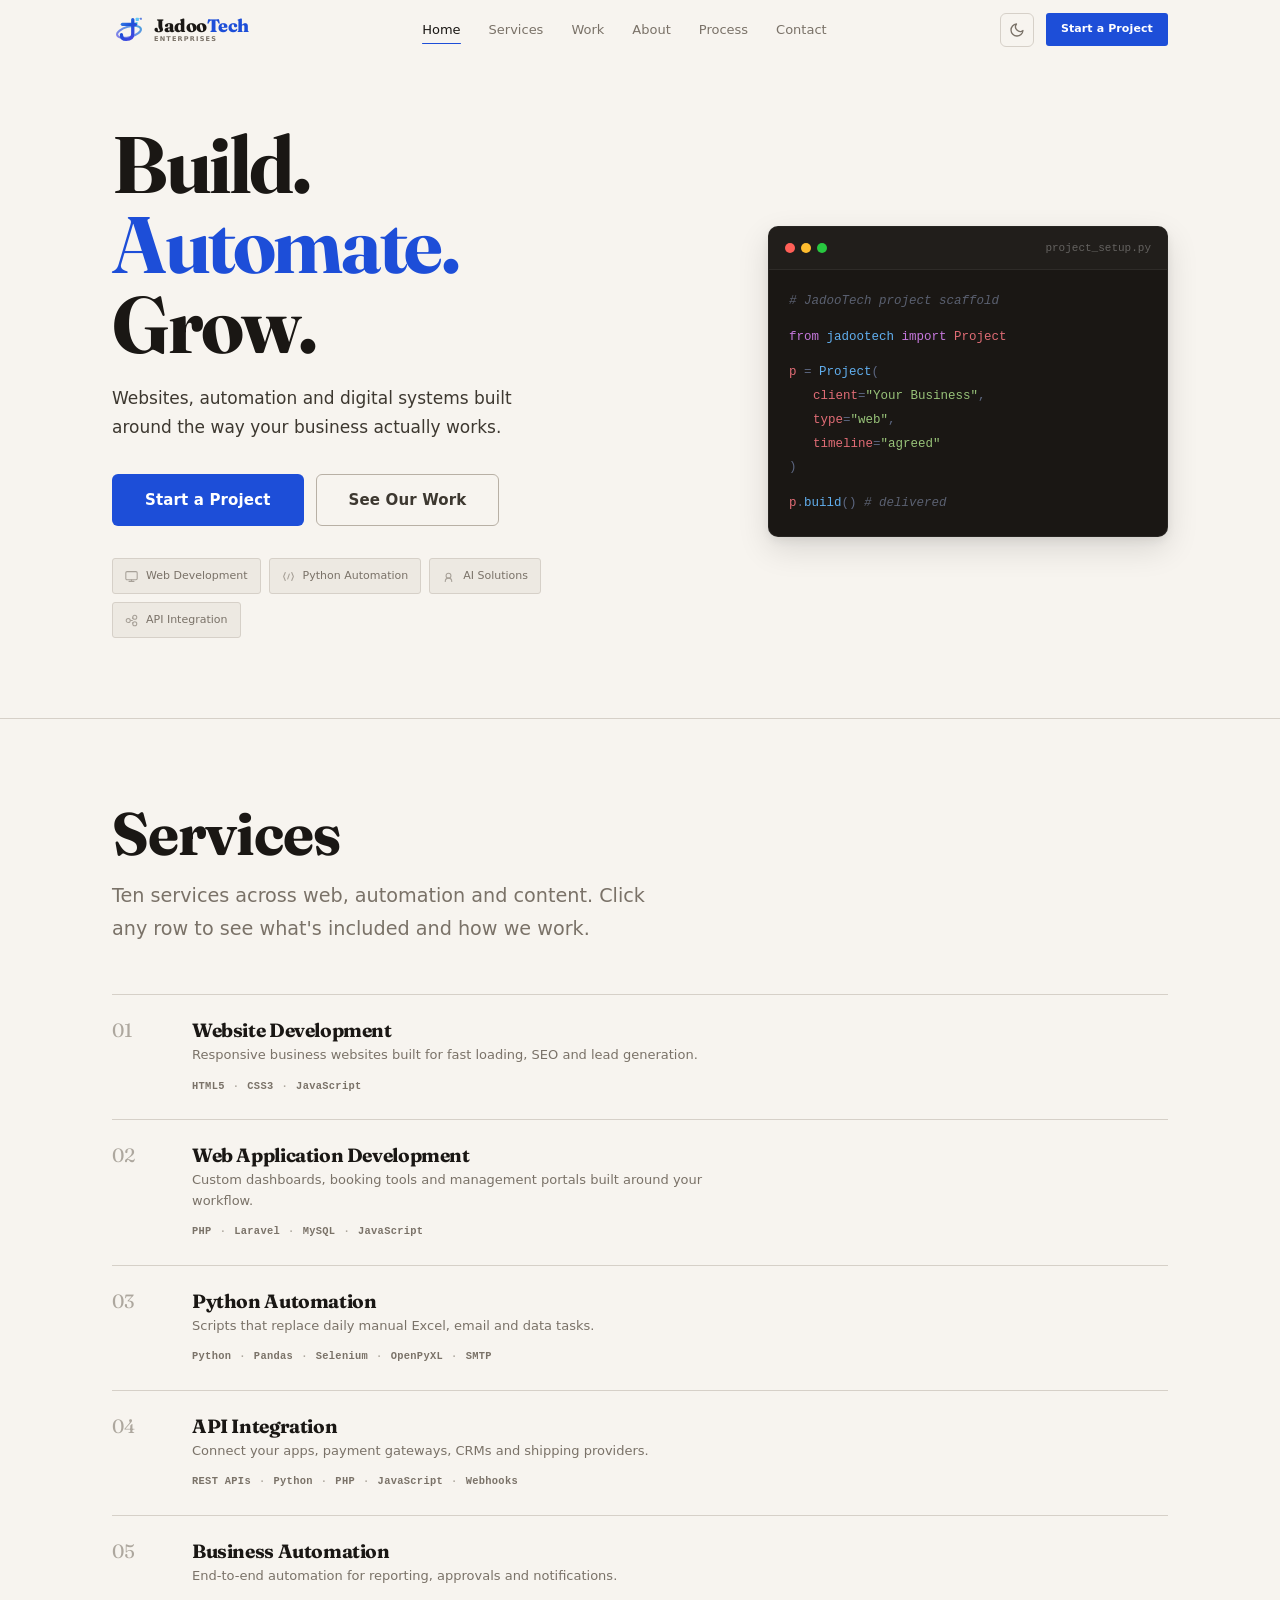
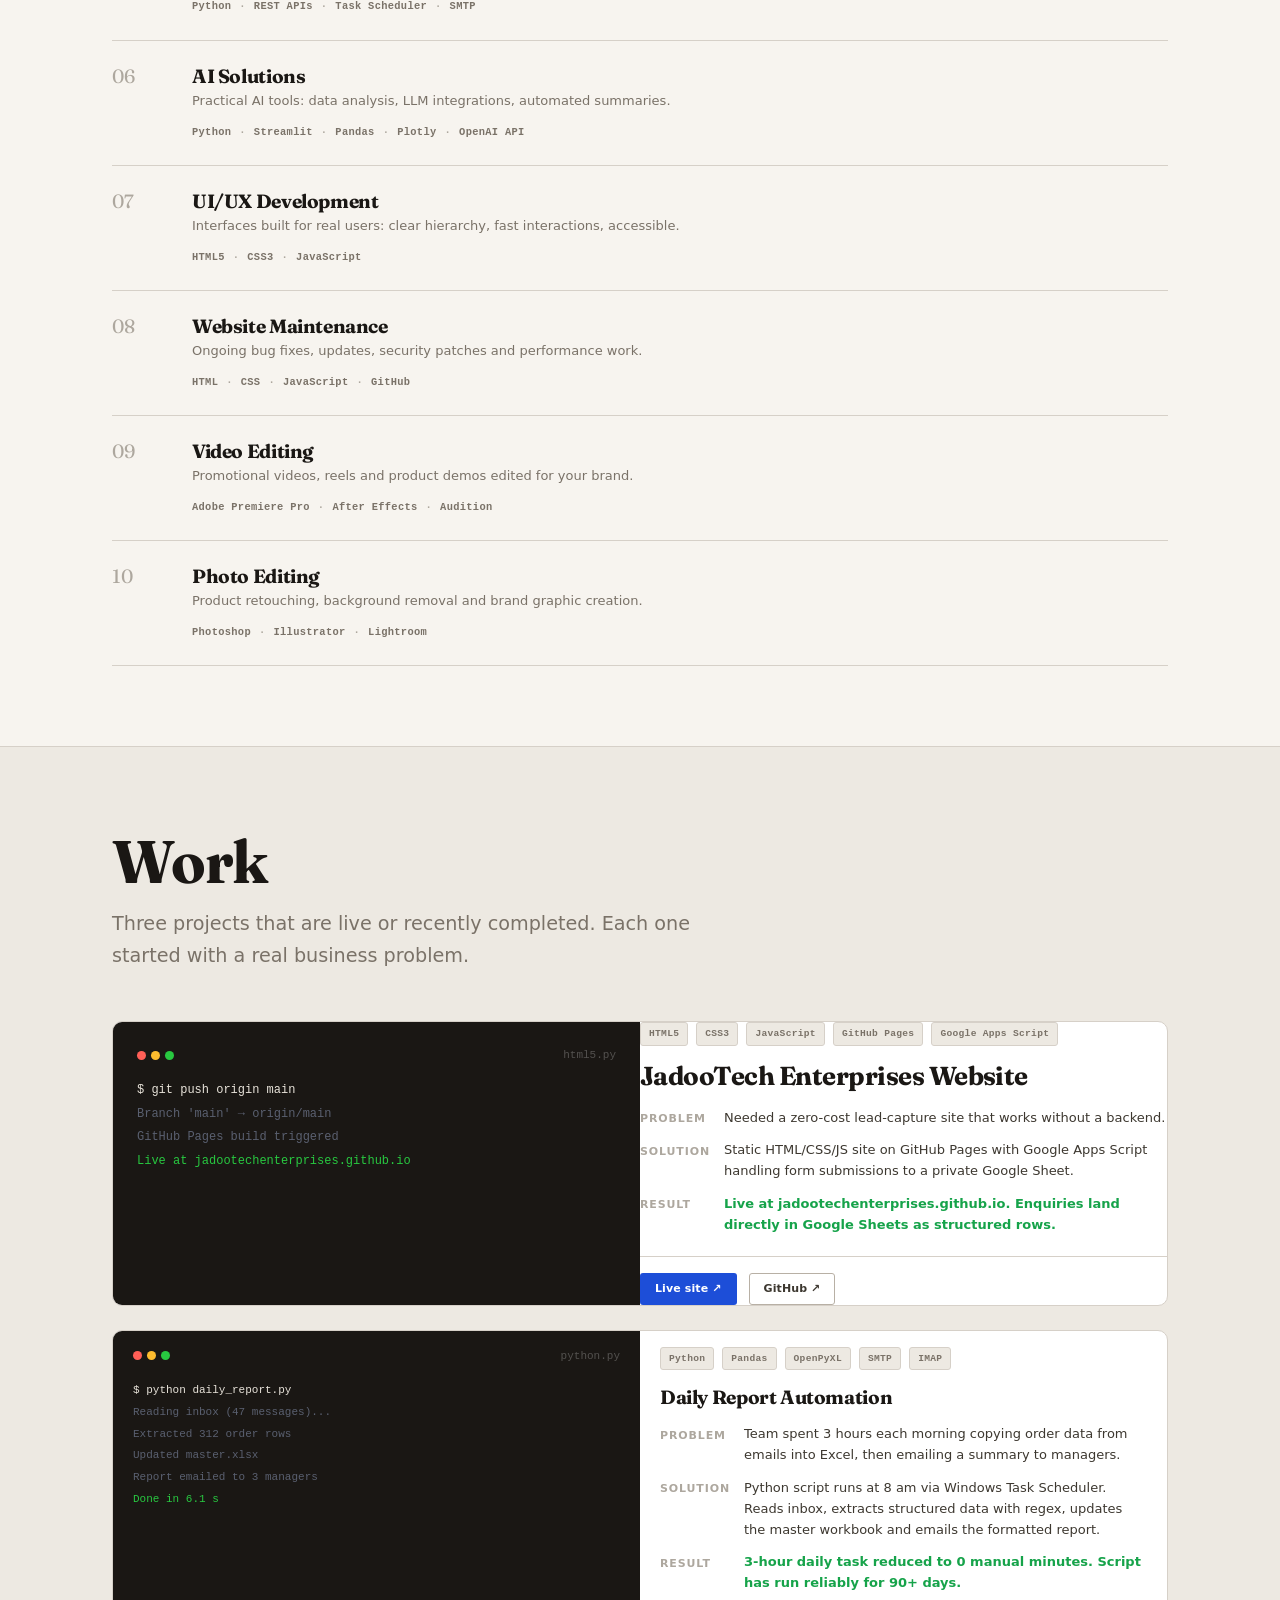
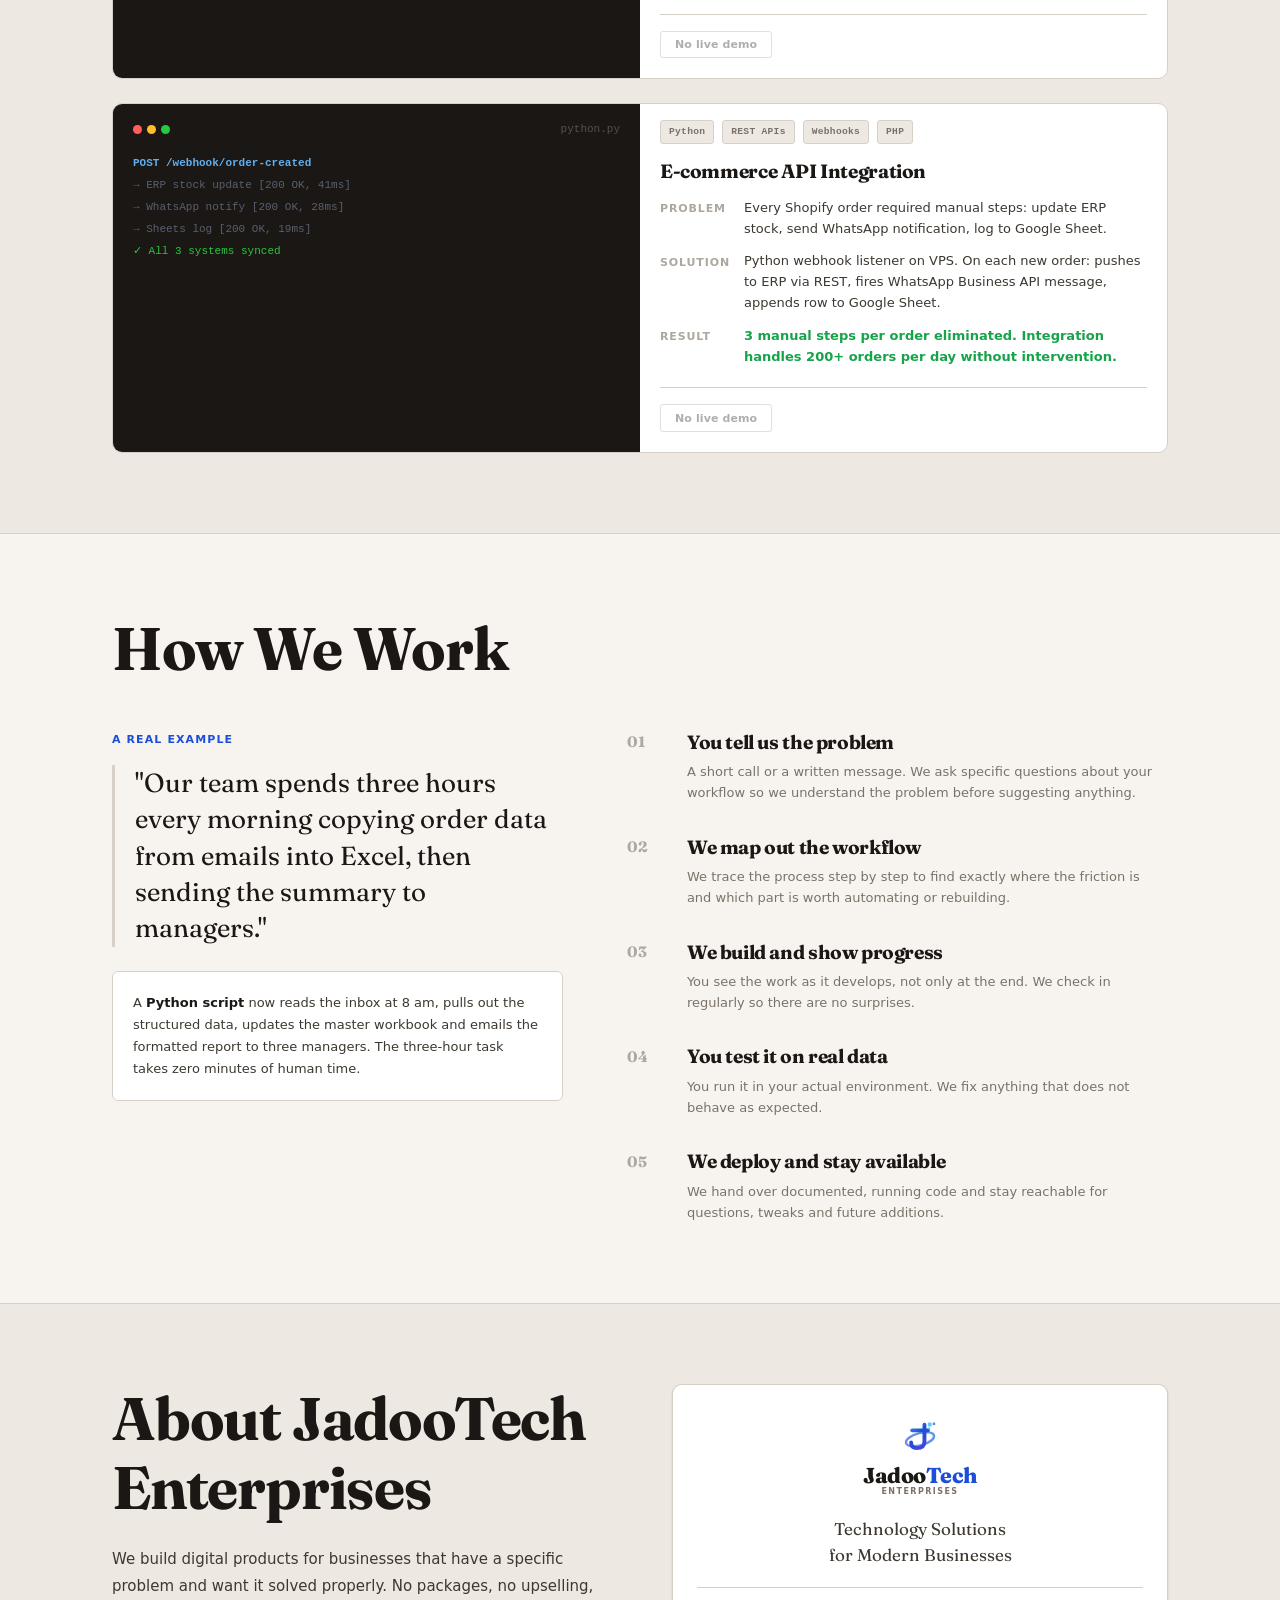
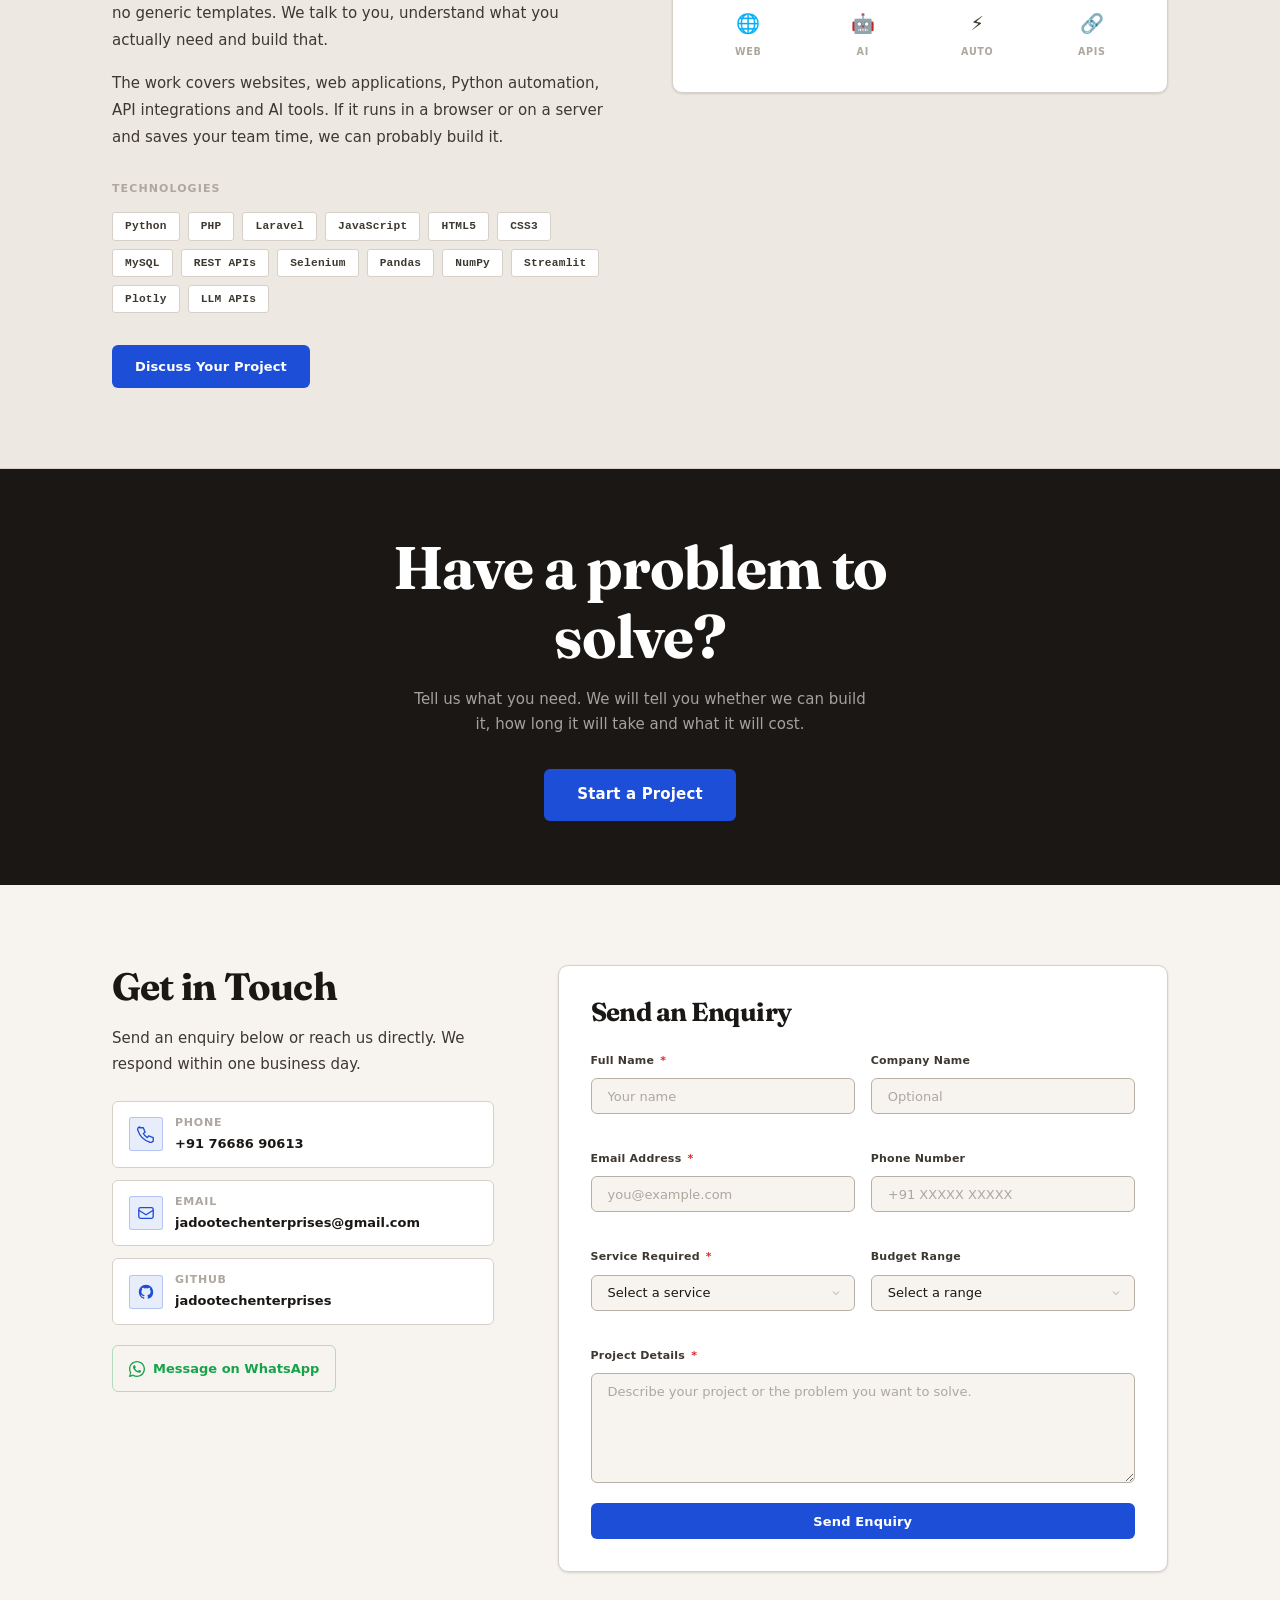
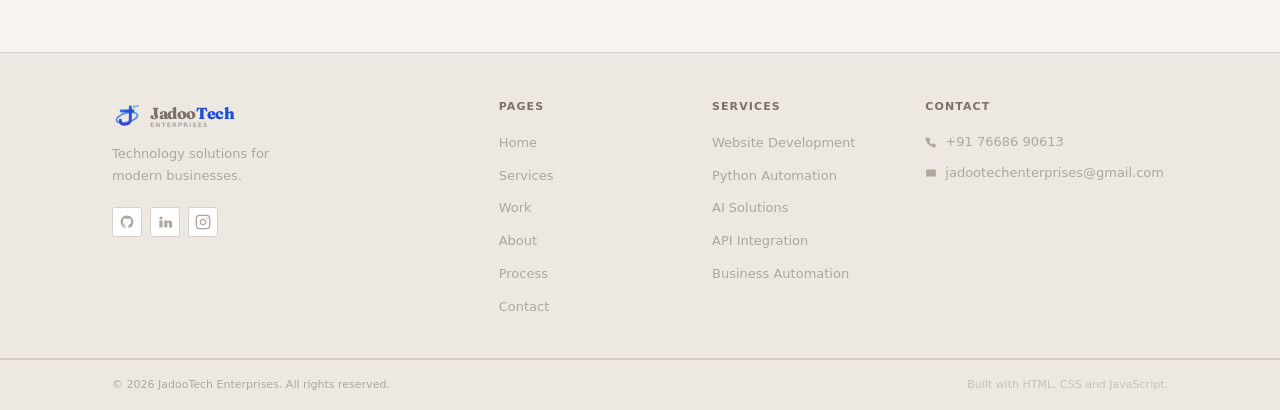
==== commit d11b5a58: "feat(v4): editorial redesign — CSS, HTML, JS CSS: warm off-white/true-dark palette, Fraunces display" ====
--- a/index.html
+++ b/index.html
@@ -1,60 +1,93 @@
 <!DOCTYPE html>
-<html lang="en">
+<html lang="en" data-theme="light">
 <head>
   <meta charset="UTF-8" />
   <meta name="viewport" content="width=device-width, initial-scale=1.0" />
   <meta http-equiv="X-UA-Compatible" content="IE=edge" />
 
-  <title>JadooTech Enterprises | Web Development, Automation &amp; AI Solutions</title>
-  <meta name="description" content="JadooTech Enterprises provides professional website development, web applications, Python automation, API integration, AI solutions and digital services for modern businesses." />
-  <meta name="keywords" content="web development, python automation, AI solutions, API integration, business automation, UI/UX development, website maintenance, JadooTech" />
+  <title>JadooTech Enterprises — Web Development, Automation &amp; AI for Businesses</title>
+  <meta name="description" content="JadooTech Enterprises builds websites, web applications, Python automation systems and AI tools for small and growing businesses. Based in India, working remotely." />
   <meta name="author" content="JadooTech Enterprises" />
   <meta name="robots" content="index, follow" />
   <link rel="canonical" href="https://jadootechenterprises.github.io/" />
 
-  <meta property="og:type" content="website" />
-  <meta property="og:url" content="https://jadootechenterprises.github.io/" />
-  <meta property="og:title" content="JadooTech Enterprises | Web Development, Automation &amp; AI Solutions" />
-  <meta property="og:description" content="JadooTech Enterprises provides professional website development, web applications, Python automation, API integration, AI solutions and digital services for modern businesses." />
-  <meta property="og:image" content="https://jadootechenterprises.github.io/assets/logo/jadootech-logo.png" />
-  <meta property="og:site_name" content="JadooTech Enterprises" />
-
-  <meta name="twitter:card" content="summary_large_image" />
-  <meta name="twitter:url" content="https://jadootechenterprises.github.io/" />
-  <meta name="twitter:title" content="JadooTech Enterprises | Web Development, Automation &amp; AI Solutions" />
-  <meta name="twitter:description" content="JadooTech Enterprises provides professional website development, web applications, Python automation, API integration, AI solutions and digital services for modern businesses." />
-  <meta name="twitter:image" content="https://jadootechenterprises.github.io/assets/logo/jadootech-logo.png" />
-
-  <link rel="icon" type="image/png" href="assets/logo/jadootech-logo.png" />
-  <link rel="apple-touch-icon" href="assets/logo/jadootech-logo.png" />
-
+  <!-- Open Graph -->
+  <meta property="og:type"        content="website" />
+  <meta property="og:url"         content="https://jadootechenterprises.github.io/" />
+  <meta property="og:title"       content="JadooTech Enterprises — Web Development, Automation &amp; AI" />
+  <meta property="og:description" content="Websites, web applications, Python automation and AI tools built for real business problems." />
+  <meta property="og:image"       content="https://jadootechenterprises.github.io/assets/logo/jadootech-logo.png" />
+  <meta property="og:site_name"   content="JadooTech Enterprises" />
+
+  <!-- Twitter Card -->
+  <meta name="twitter:card"        content="summary_large_image" />
+  <meta name="twitter:url"         content="https://jadootechenterprises.github.io/" />
+  <meta name="twitter:title"       content="JadooTech Enterprises — Web Development, Automation &amp; AI" />
+  <meta name="twitter:description" content="Websites, web applications, Python automation and AI tools built for real business problems." />
+  <meta name="twitter:image"       content="https://jadootechenterprises.github.io/assets/logo/jadootech-logo.png" />
+
+  <!-- JSON-LD structured data -->
+  <script type="application/ld+json">
+  {
+    "@context": "https://schema.org",
+    "@type": "ProfessionalService",
+    "name": "JadooTech Enterprises",
+    "url": "https://jadootechenterprises.github.io/",
+    "logo": "https://jadootechenterprises.github.io/assets/logo/jadootech-logo.png",
+    "description": "Web development, Python automation, API integration and AI solutions for businesses.",
+    "email": "jadootechenterprises@gmail.com",
+    "telephone": "+917668690613",
+    "sameAs": [
+      "https://github.com/jadootechenterprises"
+    ],
+    "serviceType": ["Web Development", "Python Automation", "API Integration", "AI Solutions"]
+  }
+  </script>
+
+  <!-- Favicon -->
+  <link rel="icon"             type="image/png" href="assets/logo/jadootech-logo.png" />
+  <link rel="apple-touch-icon"                  href="assets/logo/jadootech-logo.png" />
+
+  <!-- Fonts — display only; body uses system-ui -->
   <link rel="preconnect" href="https://fonts.googleapis.com" />
   <link rel="preconnect" href="https://fonts.gstatic.com" crossorigin />
-  <link href="https://fonts.googleapis.com/css2?family=Inter:wght@300;400;500;600;700;800;900&family=Space+Grotesk:wght@400;500;600;700&display=swap" rel="stylesheet" />
-
-  <link rel="stylesheet" href="style.css" />
+  <link href="https://fonts.googleapis.com/css2?family=Fraunces:opsz,wght@9..144,400;9..144,700;9..144,800&display=swap" rel="stylesheet" />
+
+  <link rel="stylesheet" href="assets/css/main.css" />
 </head>
+
 <body>
-
-  <!-- ============================================================
+  <!-- Skip to main content (accessibility) -->
+  <a class="skip-link" href="#main-content">Skip to main content</a>
+
+  <!-- ═══════════════════════════════════════════════════════
        NAVBAR
-  ============================================================ -->
+  ══════════════════════════════════════════════════════════ -->
   <header class="navbar" id="navbar" role="banner">
     <div class="nav-container">
-      <a href="#home" class="nav-logo" aria-label="JadooTech Enterprises — Home">
-        <div class="jt-logo jt-logo--nav" aria-label="JadooTech Enterprises">
+
+      <!-- Logo -->
+      <a href="#home" class="nav-logo" aria-label="JadooTech Enterprises — home">
+        <div class="jt-logo jt-logo--nav">
           <div class="jt-symbol" aria-hidden="true">
-            <svg width="36" height="36" viewBox="0 0 36 36" fill="none" xmlns="http://www.w3.org/2000/svg">
+            <svg width="34" height="34" viewBox="0 0 36 36" fill="none" xmlns="http://www.w3.org/2000/svg">
               <defs>
-                <linearGradient id="jt-g1" x1="0" y1="0" x2="36" y2="36" gradientUnits="userSpaceOnUse"><stop offset="0%" stop-color="#4FC3F7"/><stop offset="45%" stop-color="#2563EB"/><stop offset="100%" stop-color="#7C3AED"/></linearGradient>
-                <linearGradient id="jt-g2" x1="36" y1="0" x2="0" y2="36" gradientUnits="userSpaceOnUse"><stop offset="0%" stop-color="#06B6D4" stop-opacity="0.9"/><stop offset="100%" stop-color="#7C3AED" stop-opacity="0.7"/></linearGradient>
+                <linearGradient id="ng1" x1="0" y1="0" x2="36" y2="36" gradientUnits="userSpaceOnUse">
+                  <stop offset="0%"   stop-color="#4FC3F7"/>
+                  <stop offset="45%"  stop-color="#1D4ED8"/>
+                  <stop offset="100%" stop-color="#7C3AED"/>
+                </linearGradient>
+                <linearGradient id="ng2" x1="36" y1="0" x2="0" y2="36" gradientUnits="userSpaceOnUse">
+                  <stop offset="0%"   stop-color="#06B6D4" stop-opacity=".9"/>
+                  <stop offset="100%" stop-color="#7C3AED" stop-opacity=".7"/>
+                </linearGradient>
               </defs>
-              <ellipse cx="18" cy="20" rx="13" ry="5.5" stroke="url(#jt-g2)" stroke-width="2.2" fill="none" stroke-linecap="round" transform="rotate(-15 18 20)"/>
-              <path d="M22 7 L22 22 Q22 28 15 28 Q10 28 10 23" stroke="url(#jt-g1)" stroke-width="3.5" stroke-linecap="round" stroke-linejoin="round" fill="none"/>
-              <path d="M11 12 L25 12" stroke="url(#jt-g1)" stroke-width="3.5" stroke-linecap="round"/>
-              <rect x="25" y="5" width="3.5" height="3.5" rx="0.8" fill="#4FC3F7" opacity="0.9"/>
-              <rect x="29.5" y="5" width="2.2" height="2.2" rx="0.5" fill="#2563EB" opacity="0.7"/>
-              <rect x="25" y="9.5" width="2.2" height="2.2" rx="0.5" fill="#06B6D4" opacity="0.6"/>
+              <ellipse cx="18" cy="20" rx="13" ry="5.5" stroke="url(#ng2)" stroke-width="2.2" fill="none" stroke-linecap="round" transform="rotate(-15 18 20)"/>
+              <path d="M22 7L22 22Q22 28 15 28Q10 28 10 23" stroke="url(#ng1)" stroke-width="3.5" stroke-linecap="round" stroke-linejoin="round" fill="none"/>
+              <path d="M11 12L25 12" stroke="url(#ng1)" stroke-width="3.5" stroke-linecap="round"/>
+              <rect x="25"  y="5"   width="3.5" height="3.5" rx=".8" fill="#4FC3F7" opacity=".9"/>
+              <rect x="29.5" y="5"  width="2.2" height="2.2" rx=".5" fill="#1D4ED8" opacity=".7"/>
+              <rect x="25"  y="9.5" width="2.2" height="2.2" rx=".5" fill="#06B6D4" opacity=".6"/>
             </svg>
           </div>
           <div class="jt-wordmark">
@@ -63,82 +96,121 @@
           </div>
         </div>
       </a>
+
+      <!-- Desktop nav -->
       <nav class="nav-links" role="navigation" aria-label="Main navigation">
-        <a href="#home" class="nav-link">Home</a>
-        <a href="#services" class="nav-link">Services</a>
+        <a href="#home"      class="nav-link">Home</a>
+        <a href="#services"  class="nav-link">Services</a>
         <a href="#portfolio" class="nav-link">Work</a>
-        <a href="#about" class="nav-link">About</a>
-        <a href="#process" class="nav-link">Process</a>
-        <a href="#contact" class="nav-link">Contact</a>
+        <a href="#about"     class="nav-link">About</a>
+        <a href="#process"   class="nav-link">Process</a>
+        <a href="#contact"   class="nav-link">Contact</a>
       </nav>
+
+      <!-- Actions -->
       <div class="nav-actions">
+        <!-- Theme toggle -->
+        <button class="theme-toggle" id="theme-toggle" aria-label="Toggle colour theme">
+          <!-- Moon (shown in light mode) -->
+          <svg class="icon-moon" width="16" height="16" viewBox="0 0 24 24" fill="none" stroke="currentColor" stroke-width="2" stroke-linecap="round" stroke-linejoin="round" aria-hidden="true">
+            <path d="M21 12.79A9 9 0 1 1 11.21 3 7 7 0 0 0 21 12.79z"/>
+          </svg>
+          <!-- Sun (shown in dark mode) -->
+          <svg class="icon-sun" width="16" height="16" viewBox="0 0 24 24" fill="none" stroke="currentColor" stroke-width="2" stroke-linecap="round" stroke-linejoin="round" aria-hidden="true">
+            <circle cx="12" cy="12" r="5"/>
+            <line x1="12" y1="1"  x2="12" y2="3"/>
+            <line x1="12" y1="21" x2="12" y2="23"/>
+            <line x1="4.22"  y1="4.22"  x2="5.64"  y2="5.64"/>
+            <line x1="18.36" y1="18.36" x2="19.78" y2="19.78"/>
+            <line x1="1"  y1="12" x2="3"  y2="12"/>
+            <line x1="21" y1="12" x2="23" y2="12"/>
+            <line x1="4.22"  y1="19.78" x2="5.64"  y2="18.36"/>
+            <line x1="18.36" y1="5.64"  x2="19.78" y2="4.22"/>
+          </svg>
+        </button>
+
         <a href="#contact" class="btn btn-primary btn-sm">Start a Project</a>
-        <button class="hamburger" id="hamburger" aria-label="Toggle mobile menu" aria-expanded="false" aria-controls="mobile-menu">
+
+        <button class="hamburger" id="hamburger"
+                aria-label="Toggle mobile menu"
+                aria-expanded="false"
+                aria-controls="mobile-menu">
           <span class="hamburger-line"></span>
           <span class="hamburger-line"></span>
           <span class="hamburger-line"></span>
         </button>
       </div>
     </div>
+
+    <!-- Mobile menu — hidden until .open is added by JS -->
     <nav class="mobile-menu" id="mobile-menu" aria-label="Mobile navigation" aria-hidden="true">
-      <a href="#home" class="mobile-link">Home</a>
-      <a href="#services" class="mobile-link">Services</a>
+      <a href="#home"      class="mobile-link">Home</a>
+      <a href="#services"  class="mobile-link">Services</a>
       <a href="#portfolio" class="mobile-link">Work</a>
-      <a href="#about" class="mobile-link">About</a>
-      <a href="#process" class="mobile-link">Process</a>
-      <a href="#contact" class="mobile-link">Contact</a>
-      <a href="#contact" class="btn btn-primary mobile-cta">Start a Project</a>
+      <a href="#about"     class="mobile-link">About</a>
+      <a href="#process"   class="mobile-link">Process</a>
+      <a href="#contact"   class="mobile-link">Contact</a>
+      <a href="#contact"   class="btn btn-primary mobile-cta">Start a Project</a>
     </nav>
   </header>
 
-  <main>
-
-    <!-- ============================================================
-         HERO
-    ============================================================ -->
-    <section class="hero" id="home" aria-label="Hero">
-      <div class="hero-bg-grid" aria-hidden="true"></div>
-      <div class="hero-orb hero-orb-1" aria-hidden="true"></div>
-      <div class="hero-orb hero-orb-2" aria-hidden="true"></div>
-
+  <!-- ═══════════════════════════════════════════════════════
+       MAIN
+  ══════════════════════════════════════════════════════════ -->
+  <main id="main-content">
+
+    <!-- ── HERO ─────────────────────────────────────────── -->
+    <section class="hero section--lg" id="home" aria-label="Introduction">
       <div class="container hero-inner">
+
         <div class="hero-content">
-          <div class="hero-eyebrow">
-            <span class="eyebrow-dot" aria-hidden="true"></span>
-            Web Development &nbsp;·&nbsp; Automation &nbsp;·&nbsp; AI Solutions
-          </div>
           <h1 class="hero-headline">
-            Build.<br />
-            <span class="gradient-text">Automate.</span><br />
+            Build.<br>
+            <span class="hl-accent">Automate.</span><br>
             Grow.
           </h1>
           <p class="hero-subtext">
-            Websites, automation and digital systems built around the way your business actually works — not generic templates.
+            Websites, automation and digital systems built around the way
+            your business actually works.
           </p>
           <div class="hero-ctas">
-            <a href="#contact" class="btn btn-primary btn-lg">Start a Project</a>
-            <a href="#portfolio" class="btn btn-ghost btn-lg">See Our Work</a>
+            <a href="#contact"   class="btn btn-primary btn-lg">Start a Project</a>
+            <a href="#portfolio" class="btn btn-ghost   btn-lg">See Our Work</a>
           </div>
           <div class="hero-chips" aria-label="Core services">
             <a href="#services" class="hero-chip">
-              <svg width="14" height="14" viewBox="0 0 16 16" fill="none" aria-hidden="true"><rect x="1" y="2" width="14" height="10" rx="1.5" stroke="currentColor" stroke-width="1.3" fill="none"/><path d="M5 14H11M8 12V14" stroke="currentColor" stroke-width="1.3" stroke-linecap="round"/></svg>
+              <svg width="13" height="13" viewBox="0 0 16 16" fill="none" aria-hidden="true">
+                <rect x="1" y="2" width="14" height="10" rx="1.5" stroke="currentColor" stroke-width="1.3" fill="none"/>
+                <path d="M5 14H11M8 12V14" stroke="currentColor" stroke-width="1.3" stroke-linecap="round"/>
+              </svg>
               Web Development
             </a>
             <a href="#services" class="hero-chip hero-chip--cyan">
-              <svg width="14" height="14" viewBox="0 0 16 16" fill="none" aria-hidden="true"><path d="M4 3L2 8L4 13M12 3L14 8L12 13M7 11L9 5" stroke="currentColor" stroke-width="1.3" stroke-linecap="round" stroke-linejoin="round"/></svg>
+              <svg width="13" height="13" viewBox="0 0 16 16" fill="none" aria-hidden="true">
+                <path d="M4 3L2 8L4 13M12 3L14 8L12 13M7 11L9 5" stroke="currentColor" stroke-width="1.3" stroke-linecap="round" stroke-linejoin="round"/>
+              </svg>
               Python Automation
             </a>
             <a href="#services" class="hero-chip hero-chip--purple">
-              <svg width="14" height="14" viewBox="0 0 16 16" fill="none" aria-hidden="true"><circle cx="8" cy="7" r="3" stroke="currentColor" stroke-width="1.3" fill="none"/><path d="M4 14C4 11.79 5.79 10 8 10C10.21 10 12 11.79 12 14" stroke="currentColor" stroke-width="1.3" stroke-linecap="round"/></svg>
+              <svg width="13" height="13" viewBox="0 0 16 16" fill="none" aria-hidden="true">
+                <circle cx="8" cy="7" r="3" stroke="currentColor" stroke-width="1.3" fill="none"/>
+                <path d="M4 14C4 11.8 5.8 10 8 10s4 1.8 4 4" stroke="currentColor" stroke-width="1.3" stroke-linecap="round"/>
+              </svg>
               AI Solutions
             </a>
             <a href="#services" class="hero-chip">
-              <svg width="14" height="14" viewBox="0 0 16 16" fill="none" aria-hidden="true"><circle cx="4" cy="8" r="2.5" stroke="currentColor" stroke-width="1.3" fill="none"/><circle cx="12" cy="4" r="2.5" stroke="currentColor" stroke-width="1.3" fill="none"/><circle cx="12" cy="12" r="2.5" stroke="currentColor" stroke-width="1.3" fill="none"/><path d="M6.5 8H9.5M9.5 4V6M9.5 10V12" stroke="currentColor" stroke-width="1.3"/></svg>
+              <svg width="13" height="13" viewBox="0 0 16 16" fill="none" aria-hidden="true">
+                <circle cx="4" cy="8" r="2.5" stroke="currentColor" stroke-width="1.3" fill="none"/>
+                <circle cx="12" cy="4" r="2.5" stroke="currentColor" stroke-width="1.3" fill="none"/>
+                <circle cx="12" cy="12" r="2.5" stroke="currentColor" stroke-width="1.3" fill="none"/>
+                <path d="M6.5 8H9.5M9.5 4V6M9.5 10V12" stroke="currentColor" stroke-width="1.3"/>
+              </svg>
               API Integration
             </a>
           </div>
         </div>
 
+        <!-- Code card — hero visual -->
         <div class="hero-visual" aria-hidden="true">
           <div class="hero-card-main">
             <div class="hc-header">
@@ -150,569 +222,211 @@
               <span class="hc-title">project_setup.py</span>
             </div>
             <div class="hc-body">
-              <div class="code-line"><span class="code-comment"># JadooTech build pipeline</span></div>
-              <div class="code-line code-blank"></div>
+              <div class="code-line"><span class="code-comment"># JadooTech project scaffold</span></div>
+              <div class="code-blank"></div>
               <div class="code-line"><span class="code-kw">from</span> <span class="code-fn">jadootech</span> <span class="code-kw">import</span> <span class="code-var">Project</span></div>
-              <div class="code-line code-blank"></div>
-              <div class="code-line"><span class="code-var">project</span> <span class="code-op">=</span> <span class="code-fn">Project</span><span class="code-punc">(</span></div>
-              <div class="code-line code-indent"><span class="code-prop">name</span><span class="code-op">=</span><span class="code-str">"Your Business"</span><span class="code-punc">,</span></div>
-              <div class="code-line code-indent"><span class="code-prop">stack</span><span class="code-op">=</span><span class="code-punc">[</span><span class="code-str">"web"</span><span class="code-punc">,</span> <span class="code-str">"api"</span><span class="code-punc">,</span> <span class="code-str">"ai"</span><span class="code-punc">],</span></div>
+              <div class="code-blank"></div>
+              <div class="code-line"><span class="code-var">p</span> <span class="code-op">=</span> <span class="code-fn">Project</span><span class="code-punc">(</span></div>
+              <div class="code-line code-indent"><span class="code-prop">client</span><span class="code-op">=</span><span class="code-str">"Your Business"</span><span class="code-punc">,</span></div>
+              <div class="code-line code-indent"><span class="code-prop">type</span><span class="code-op">=</span><span class="code-str">"web"</span><span class="code-punc">,</span></div>
               <div class="code-line code-indent"><span class="code-prop">timeline</span><span class="code-op">=</span><span class="code-str">"agreed"</span></div>
               <div class="code-line"><span class="code-punc">)</span></div>
-              <div class="code-line code-blank"></div>
-              <div class="code-line"><span class="code-var">project</span><span class="code-punc">.</span><span class="code-fn">build</span><span class="code-punc">()</span>  <span class="code-comment"># ✓ delivered</span></div>
-            </div>
-          </div>
-          <div class="float-card float-card-1">
-            <span class="float-icon">⚡</span>
-            <span class="float-label">Fast Delivery</span>
-          </div>
-          <div class="float-card float-card-2">
-            <span class="float-icon">🤖</span>
-            <span class="float-label">AI Powered</span>
-          </div>
-          <div class="float-card float-card-3">
-            <span class="float-icon">🔗</span>
-            <span class="float-label">API Ready</span>
-          </div>
-        </div>
+              <div class="code-blank"></div>
+              <div class="code-line"><span class="code-var">p</span><span class="code-punc">.</span><span class="code-fn">build</span><span class="code-punc">()</span>  <span class="code-comment"># delivered</span></div>
+            </div>
+          </div>
+        </div>
+
       </div>
     </section>
 
-    <!-- ============================================================
-         SERVICES
-    ============================================================ -->
-    <section class="services-section section" id="services" aria-label="Our services">
+    <hr class="rule" />
+
+    <!-- ── SERVICES ──────────────────────────────────────── -->
+    <section class="services-section section" id="services" aria-labelledby="services-heading">
       <div class="container">
-        <div class="section-header section-header--center">
-          <span class="section-tag">What We Build</span>
-          <h2 class="section-title">Services</h2>
-          <p class="section-desc">Click any service to see exactly what we deliver, how we work and the technology we use.</p>
-        </div>
-
-        <div class="services-grid">
-
-          <article class="service-card" tabindex="0" data-service="website-development">
-            <div class="sc-icon-wrap" aria-hidden="true">
-              <svg width="28" height="28" viewBox="0 0 28 28" fill="none"><rect x="2" y="4" width="24" height="16" rx="2" stroke="url(#sg1)" stroke-width="1.5" fill="none"/><path d="M9 24H19M14 20V24" stroke="url(#sg1)" stroke-width="1.5" stroke-linecap="round"/><defs><linearGradient id="sg1" x1="2" y1="4" x2="26" y2="24"><stop stop-color="#3B82F6"/><stop offset="1" stop-color="#8B5CF6"/></linearGradient></defs></svg>
-            </div>
-            <h3 class="sc-title">Website Development</h3>
-            <p class="sc-desc">Business websites, landing pages and portfolios — responsive, SEO-ready and built to convert visitors into enquiries.</p>
-            <div class="sc-tech-row">
-              <span class="sc-tech">HTML5</span><span class="sc-tech">CSS3</span><span class="sc-tech">JavaScript</span>
-            </div>
-            <button class="sc-cta" onclick="openServiceModal('website-development')" aria-label="View Website Development details">Get Started →</button>
-          </article>
-
-          <article class="service-card" tabindex="0" data-service="web-application">
-            <div class="sc-icon-wrap" aria-hidden="true">
-              <svg width="28" height="28" viewBox="0 0 28 28" fill="none"><rect x="3" y="3" width="22" height="22" rx="3" stroke="url(#sg2)" stroke-width="1.5" fill="none"/><path d="M9 10L13 14L9 18M15 18H19" stroke="url(#sg2)" stroke-width="1.5" stroke-linecap="round" stroke-linejoin="round"/><defs><linearGradient id="sg2" x1="3" y1="3" x2="25" y2="25"><stop stop-color="#06B6D4"/><stop offset="1" stop-color="#3B82F6"/></linearGradient></defs></svg>
-            </div>
-            <h3 class="sc-title">Web Application Development</h3>
-            <p class="sc-desc">Custom web apps built around your specific workflows — dashboards, management systems, booking tools and more.</p>
-            <div class="sc-tech-row">
-              <span class="sc-tech">Python</span><span class="sc-tech">PHP</span><span class="sc-tech">Laravel</span><span class="sc-tech">MySQL</span>
-            </div>
-            <button class="sc-cta" onclick="openServiceModal('web-application')" aria-label="View Web Application Development details">Get Started →</button>
-          </article>
-
-          <article class="service-card" tabindex="0" data-service="python-automation">
-            <div class="sc-icon-wrap" aria-hidden="true">
-              <svg width="28" height="28" viewBox="0 0 28 28" fill="none"><path d="M8 6L4 14L8 22M20 6L24 14L20 22M12 18L16 10" stroke="url(#sg3)" stroke-width="1.5" stroke-linecap="round" stroke-linejoin="round"/><defs><linearGradient id="sg3" x1="4" y1="6" x2="24" y2="22"><stop stop-color="#8B5CF6"/><stop offset="1" stop-color="#3B82F6"/></linearGradient></defs></svg>
-            </div>
-            <h3 class="sc-title">Python Automation</h3>
-            <p class="sc-desc">Automate Excel reports, data collection, file processing and business workflows — turning hours of manual work into minutes.</p>
-            <div class="sc-tech-row">
-              <span class="sc-tech">Python</span><span class="sc-tech">Selenium</span><span class="sc-tech">Pandas</span>
-            </div>
-            <button class="sc-cta" onclick="openServiceModal('python-automation')" aria-label="View Python Automation details">Get Started →</button>
-          </article>
-
-          <article class="service-card" tabindex="0" data-service="api-integration">
-            <div class="sc-icon-wrap" aria-hidden="true">
-              <svg width="28" height="28" viewBox="0 0 28 28" fill="none"><circle cx="8" cy="14" r="4" stroke="url(#sg4)" stroke-width="1.5" fill="none"/><circle cx="20" cy="8" r="4" stroke="url(#sg4)" stroke-width="1.5" fill="none"/><circle cx="20" cy="20" r="4" stroke="url(#sg4)" stroke-width="1.5" fill="none"/><path d="M12 14H16M16 8L16 12M16 16L16 20" stroke="url(#sg4)" stroke-width="1.5"/><defs><linearGradient id="sg4" x1="4" y1="4" x2="24" y2="24"><stop stop-color="#06B6D4"/><stop offset="1" stop-color="#8B5CF6"/></linearGradient></defs></svg>
-            </div>
-            <h3 class="sc-title">API Integration</h3>
-            <p class="sc-desc">Connect your apps, payment gateways, CRMs, shipping providers and third-party platforms into one unified system.</p>
-            <div class="sc-tech-row">
-              <span class="sc-tech">REST API</span><span class="sc-tech">Python</span><span class="sc-tech">JavaScript</span>
-            </div>
-            <button class="sc-cta" onclick="openServiceModal('api-integration')" aria-label="View API Integration details">Get Started →</button>
-          </article>
-
-          <article class="service-card" tabindex="0" data-service="business-automation">
-            <div class="sc-icon-wrap" aria-hidden="true">
-              <svg width="28" height="28" viewBox="0 0 28 28" fill="none"><path d="M14 4L24 10V18L14 24L4 18V10L14 4Z" stroke="url(#sg5)" stroke-width="1.5" fill="none"/><path d="M9 13L12 16L19 11" stroke="url(#sg5)" stroke-width="1.5" stroke-linecap="round" stroke-linejoin="round"/><defs><linearGradient id="sg5" x1="4" y1="4" x2="24" y2="24"><stop stop-color="#3B82F6"/><stop offset="1" stop-color="#06B6D4"/></linearGradient></defs></svg>
-            </div>
-            <h3 class="sc-title">Business Automation</h3>
-            <p class="sc-desc">End-to-end automation of repetitive business operations — reporting, data entry, notifications and scheduling.</p>
-            <div class="sc-tech-row">
-              <span class="sc-tech">Python</span><span class="sc-tech">APIs</span><span class="sc-tech">Scripting</span>
-            </div>
-            <button class="sc-cta" onclick="openServiceModal('business-automation')" aria-label="View Business Automation details">Get Started →</button>
-          </article>
-
-          <article class="service-card" tabindex="0" data-service="ai-solutions">
-            <div class="sc-icon-wrap" aria-hidden="true">
-              <svg width="28" height="28" viewBox="0 0 28 28" fill="none"><circle cx="14" cy="12" r="5" stroke="url(#sg6)" stroke-width="1.5" fill="none"/><path d="M7 24C7 20.134 10.134 17 14 17C17.866 17 21 20.134 21 24" stroke="url(#sg6)" stroke-width="1.5" stroke-linecap="round"/><circle cx="14" cy="12" r="2" fill="url(#sg6)"/><defs><linearGradient id="sg6" x1="7" y1="7" x2="21" y2="24"><stop stop-color="#8B5CF6"/><stop offset="1" stop-color="#06B6D4"/></linearGradient></defs></svg>
-            </div>
-            <h3 class="sc-title">AI Solutions</h3>
-            <p class="sc-desc">Practical AI tools — data analysis dashboards, LLM integrations, predictive models and AI-powered workflows.</p>
-            <div class="sc-tech-row">
-              <span class="sc-tech">Python</span><span class="sc-tech">Streamlit</span><span class="sc-tech">LLM APIs</span>
-            </div>
-            <button class="sc-cta" onclick="openServiceModal('ai-solutions')" aria-label="View AI Solutions details">Get Started →</button>
-          </article>
-
-          <article class="service-card" tabindex="0" data-service="uiux-development">
-            <div class="sc-icon-wrap" aria-hidden="true">
-              <svg width="28" height="28" viewBox="0 0 28 28" fill="none"><rect x="3" y="3" width="10" height="10" rx="1.5" stroke="url(#sg7)" stroke-width="1.5" fill="none"/><rect x="15" y="3" width="10" height="10" rx="1.5" stroke="url(#sg7)" stroke-width="1.5" fill="none"/><rect x="3" y="15" width="10" height="10" rx="1.5" stroke="url(#sg7)" stroke-width="1.5" fill="none"/><rect x="15" y="15" width="10" height="10" rx="1.5" stroke="url(#sg7)" stroke-width="1.5" fill="none"/><defs><linearGradient id="sg7" x1="3" y1="3" x2="25" y2="25"><stop stop-color="#3B82F6"/><stop offset="1" stop-color="#8B5CF6"/></linearGradient></defs></svg>
-            </div>
-            <h3 class="sc-title">UI/UX Development</h3>
-            <p class="sc-desc">Clean, intuitive interfaces that guide users naturally — designed for clarity, speed and conversion.</p>
-            <div class="sc-tech-row">
-              <span class="sc-tech">HTML5</span><span class="sc-tech">CSS3</span><span class="sc-tech">JavaScript</span>
-            </div>
-            <button class="sc-cta" onclick="openServiceModal('uiux-development')" aria-label="View UI/UX Development details">Get Started →</button>
-          </article>
-
-          <article class="service-card" tabindex="0" data-service="website-maintenance">
-            <div class="sc-icon-wrap" aria-hidden="true">
-              <svg width="28" height="28" viewBox="0 0 28 28" fill="none"><path d="M14 4C8.477 4 4 8.477 4 14C4 19.523 8.477 24 14 24C19.523 24 24 19.523 24 14" stroke="url(#sg8)" stroke-width="1.5" stroke-linecap="round"/><path d="M18 4L24 4L24 10M24 4L17 11" stroke="url(#sg8)" stroke-width="1.5" stroke-linecap="round" stroke-linejoin="round"/><defs><linearGradient id="sg8" x1="4" y1="4" x2="24" y2="24"><stop stop-color="#06B6D4"/><stop offset="1" stop-color="#3B82F6"/></linearGradient></defs></svg>
-            </div>
-            <h3 class="sc-title">Website Maintenance</h3>
-            <p class="sc-desc">Ongoing updates, bug fixes, security patches and performance improvements — so your site stays fast and secure.</p>
-            <div class="sc-tech-row">
-              <span class="sc-tech">HTML/CSS</span><span class="sc-tech">JS</span><span class="sc-tech">Performance</span>
-            </div>
-            <button class="sc-cta" onclick="openServiceModal('website-maintenance')" aria-label="View Website Maintenance details">Get Started →</button>
-          </article>
-
-          <article class="service-card" tabindex="0" data-service="video-editing">
-            <div class="sc-icon-wrap" aria-hidden="true">
-              <svg width="28" height="28" viewBox="0 0 28 28" fill="none"><path d="M4 20L10 14L14 18L20 10L24 14" stroke="url(#sg9)" stroke-width="1.5" stroke-linecap="round" stroke-linejoin="round"/><rect x="3" y="4" width="22" height="16" rx="2" stroke="url(#sg9)" stroke-width="1.5" fill="none"/><path d="M3 24H25" stroke="url(#sg9)" stroke-width="1.5" stroke-linecap="round"/><defs><linearGradient id="sg9" x1="3" y1="4" x2="25" y2="24"><stop stop-color="#8B5CF6"/><stop offset="1" stop-color="#3B82F6"/></linearGradient></defs></svg>
-            </div>
-            <h3 class="sc-title">Video Editing</h3>
-            <p class="sc-desc">Promotional videos, product demos, reels and social media content — professionally edited for your brand.</p>
-            <div class="sc-tech-row">
-              <span class="sc-tech">Premiere</span><span class="sc-tech">After Effects</span>
-            </div>
-            <button class="sc-cta" onclick="openServiceModal('video-editing')" aria-label="View Video Editing details">Get Started →</button>
-          </article>
-
-          <article class="service-card service-card-wide" tabindex="0" data-service="photo-editing">
-            <div class="sc-icon-wrap" aria-hidden="true">
-              <svg width="28" height="28" viewBox="0 0 28 28" fill="none"><rect x="3" y="3" width="22" height="22" rx="3" stroke="url(#sg10)" stroke-width="1.5" fill="none"/><circle cx="10" cy="10" r="2.5" stroke="url(#sg10)" stroke-width="1.5" fill="none"/><path d="M3 19L9 13L13 17L18 12L25 19" stroke="url(#sg10)" stroke-width="1.5" stroke-linecap="round" stroke-linejoin="round"/><defs><linearGradient id="sg10" x1="3" y1="3" x2="25" y2="25"><stop stop-color="#06B6D4"/><stop offset="1" stop-color="#8B5CF6"/></linearGradient></defs></svg>
-            </div>
-            <h3 class="sc-title">Photo Editing</h3>
-            <p class="sc-desc">Product photography retouching, background removal, brand asset creation and visual content for digital platforms.</p>
-            <div class="sc-tech-row">
-              <span class="sc-tech">Photoshop</span><span class="sc-tech">Illustrator</span>
-            </div>
-            <button class="sc-cta" onclick="openServiceModal('photo-editing')" aria-label="View Photo Editing details">Get Started →</button>
-          </article>
-
-        </div>
+
+        <header class="section-header reveal">
+          <h2 class="heading-lg" id="services-heading">Services</h2>
+          <p class="body-lg text-muted" style="margin-top:.75rem;max-width:540px;">
+            Ten services across web, automation and content.
+            Click any row to see what's included and how we work.
+          </p>
+        </header>
+
+        <!-- Populated by JS from content.json -->
+        <ol class="services-list" id="services-list" aria-label="Services">
+          <!-- JS inserts service rows here -->
+        </ol>
+
       </div>
     </section>
 
-    <!-- ============================================================
-         FEATURED PROJECTS (PORTFOLIO)
-    ============================================================ -->
-    <section class="portfolio-section section" id="portfolio" aria-label="Featured projects">
+    <hr class="rule" />
+
+    <!-- ── WORK / PORTFOLIO ───────────────────────────────── -->
+    <section class="portfolio-section section section--alt" id="portfolio" aria-labelledby="work-heading">
       <div class="container">
-        <div class="section-header section-header--center">
-          <span class="section-tag">What We've Built</span>
-          <h2 class="section-title">Featured Projects</h2>
-          <p class="section-desc">Demos and concept projects that show the type of work we do. Click any card to see the full project breakdown.</p>
-        </div>
-
-        <div class="portfolio-grid">
-
-          <article class="portfolio-card" tabindex="0" data-project="business-website">
-            <div class="pc-image">
-              <div class="pc-mockup pc-mockup--web">
-                <div class="pcm-bar">
-                  <span class="pcm-dot"></span><span class="pcm-dot"></span><span class="pcm-dot"></span>
-                  <span class="pcm-url">business-site.jadootech.dev</span>
-                </div>
-                <div class="pcm-body pcm-body--web">
-                  <div class="pcm-nav-bar"><span></span><span></span><span></span><span></span></div>
-                  <div class="pcm-hero-block">
-                    <div class="pcm-heading"></div>
-                    <div class="pcm-sub"></div>
-                    <div class="pcm-btn-mock"></div>
-                  </div>
-                  <div class="pcm-cards-row">
-                    <div class="pcm-card-mini"></div>
-                    <div class="pcm-card-mini"></div>
-                    <div class="pcm-card-mini"></div>
-                  </div>
-                </div>
-              </div>
-              <div class="pc-overlay">
-                <button class="btn btn-primary btn-sm" onclick="openProjectModal('business-website')" aria-label="View Business Website project details">View Project</button>
-              </div>
-            </div>
-            <div class="pc-body">
-              <div class="pc-meta"><span class="pc-type demo">Demo Project</span></div>
-              <h3 class="pc-title">Business Website</h3>
-              <p class="pc-desc">Responsive corporate site with services, contact form and SEO-ready structure.</p>
-              <div class="pc-tags">
-                <span class="pc-tag">HTML5</span><span class="pc-tag">CSS3</span><span class="pc-tag">JavaScript</span>
-              </div>
-            </div>
-          </article>
-
-          <article class="portfolio-card" tabindex="0" data-project="ai-dashboard">
-            <div class="pc-image">
-              <div class="pc-mockup pc-mockup--dash">
-                <div class="pcm-bar">
-                  <span class="pcm-dot"></span><span class="pcm-dot"></span><span class="pcm-dot"></span>
-                  <span class="pcm-url">ai-analyst.jadootech.dev</span>
-                </div>
-                <div class="pcm-body pcm-body--dash">
-                  <div class="pcm-sidebar"><div class="pcm-sb-item active"></div><div class="pcm-sb-item"></div><div class="pcm-sb-item"></div><div class="pcm-sb-item"></div></div>
-                  <div class="pcm-dash-main">
-                    <div class="pcm-stats-row">
-                      <div class="pcm-stat"></div><div class="pcm-stat"></div><div class="pcm-stat"></div>
-                    </div>
-                    <div class="pcm-chart-area"></div>
-                  </div>
-                </div>
-              </div>
-              <div class="pc-overlay">
-                <button class="btn btn-primary btn-sm" onclick="openProjectModal('ai-dashboard')" aria-label="View AI Data Analyst project details">View Project</button>
-              </div>
-            </div>
-            <div class="pc-body">
-              <div class="pc-meta"><span class="pc-type demo">Demo Project</span></div>
-              <h3 class="pc-title">AI Data Analyst</h3>
-              <p class="pc-desc">Upload any CSV and get instant AI-generated insights, charts and trend analysis.</p>
-              <div class="pc-tags">
-                <span class="pc-tag">Python</span><span class="pc-tag">Streamlit</span><span class="pc-tag">Pandas</span><span class="pc-tag">AI</span>
-              </div>
-            </div>
-          </article>
-
-          <article class="portfolio-card" tabindex="0" data-project="python-automation">
-            <div class="pc-image">
-              <div class="pc-mockup pc-mockup--terminal">
-                <div class="pcm-bar pcm-bar--dark">
-                  <span class="pcm-dot"></span><span class="pcm-dot"></span><span class="pcm-dot"></span>
-                  <span class="pcm-url">automation_runner.py</span>
-                </div>
-                <div class="pcm-body pcm-body--terminal">
-                  <div class="term-line"><span class="term-prompt">$</span> python runner.py</div>
-                  <div class="term-line term-out">✓ Reading Excel data...</div>
-                  <div class="term-line term-out">✓ Fetching API records...</div>
-                  <div class="term-line term-out">✓ Processing 1,240 rows</div>
-                  <div class="term-line term-out">✓ Generating report...</div>
-                  <div class="term-line term-success">✓ Done in 4.2s. Saved.</div>
-                </div>
-              </div>
-              <div class="pc-overlay">
-                <button class="btn btn-primary btn-sm" onclick="openProjectModal('python-automation')" aria-label="View Python Automation project details">View Project</button>
-              </div>
-            </div>
-            <div class="pc-body">
-              <div class="pc-meta"><span class="pc-type demo">Demo Project</span></div>
-              <h3 class="pc-title">Python Automation System</h3>
-              <p class="pc-desc">Automated pipeline that replaces hours of daily manual Excel and API work.</p>
-              <div class="pc-tags">
-                <span class="pc-tag">Python</span><span class="pc-tag">Selenium</span><span class="pc-tag">Pandas</span><span class="pc-tag">REST APIs</span>
-              </div>
-            </div>
-          </article>
-
-          <article class="portfolio-card" tabindex="0" data-project="bms">
-            <div class="pc-image">
-              <div class="pc-mockup pc-mockup--dash">
-                <div class="pcm-bar">
-                  <span class="pcm-dot"></span><span class="pcm-dot"></span><span class="pcm-dot"></span>
-                  <span class="pcm-url">bms.jadootech.dev</span>
-                </div>
-                <div class="pcm-body pcm-body--dash pcm-body--bms">
-                  <div class="pcm-sidebar"><div class="pcm-sb-item active"></div><div class="pcm-sb-item"></div><div class="pcm-sb-item"></div><div class="pcm-sb-item"></div><div class="pcm-sb-item"></div></div>
-                  <div class="pcm-dash-main">
-                    <div class="pcm-table-mock">
-                      <div class="pcm-table-header"></div>
-                      <div class="pcm-table-row"></div>
-                      <div class="pcm-table-row"></div>
-                      <div class="pcm-table-row"></div>
-                    </div>
-                  </div>
-                </div>
-              </div>
-              <div class="pc-overlay">
-                <button class="btn btn-primary btn-sm" onclick="openProjectModal('bms')" aria-label="View Business Management System project details">View Project</button>
-              </div>
-            </div>
-            <div class="pc-body">
-              <div class="pc-meta"><span class="pc-type concept">Concept Project</span></div>
-              <h3 class="pc-title">Business Management System</h3>
-              <p class="pc-desc">Custom internal system for inventory, orders, invoices and reporting.</p>
-              <div class="pc-tags">
-                <span class="pc-tag">PHP</span><span class="pc-tag">Laravel</span><span class="pc-tag">MySQL</span>
-              </div>
-            </div>
-          </article>
-
-          <article class="portfolio-card" tabindex="0" data-project="api-platform">
-            <div class="pc-image">
-              <div class="pc-mockup pc-mockup--terminal">
-                <div class="pcm-bar pcm-bar--dark">
-                  <span class="pcm-dot"></span><span class="pcm-dot"></span><span class="pcm-dot"></span>
-                  <span class="pcm-url">api_gateway.py</span>
-                </div>
-                <div class="pcm-body pcm-body--terminal">
-                  <div class="term-line"><span class="term-kw">GET</span> /api/orders → Shopify</div>
-                  <div class="term-line"><span class="term-kw">POST</span> /api/notify → WhatsApp</div>
-                  <div class="term-line"><span class="term-kw">PUT</span> /api/stock → ERP</div>
-                  <div class="term-line term-out">← 200 OK [32ms]</div>
-                  <div class="term-line term-out">← 200 OK [18ms]</div>
-                  <div class="term-line term-success">✓ All systems synced</div>
-                </div>
-              </div>
-              <div class="pc-overlay">
-                <button class="btn btn-primary btn-sm" onclick="openProjectModal('api-platform')" aria-label="View API Integration Platform project details">View Project</button>
-              </div>
-            </div>
-            <div class="pc-body">
-              <div class="pc-meta"><span class="pc-type demo">Demo Project</span></div>
-              <h3 class="pc-title">API Integration Platform</h3>
-              <p class="pc-desc">Central layer connecting Shopify, WhatsApp, ERP and payment systems.</p>
-              <div class="pc-tags">
-                <span class="pc-tag">REST API</span><span class="pc-tag">PHP</span><span class="pc-tag">Python</span><span class="pc-tag">JS</span>
-              </div>
-            </div>
-          </article>
-
-          <article class="portfolio-card" tabindex="0" data-project="automation-dashboard">
-            <div class="pc-image">
-              <div class="pc-mockup pc-mockup--dash">
-                <div class="pcm-bar">
-                  <span class="pcm-dot"></span><span class="pcm-dot"></span><span class="pcm-dot"></span>
-                  <span class="pcm-url">auto-dash.jadootech.dev</span>
-                </div>
-                <div class="pcm-body pcm-body--dash">
-                  <div class="pcm-sidebar"><div class="pcm-sb-item active"></div><div class="pcm-sb-item"></div><div class="pcm-sb-item"></div></div>
-                  <div class="pcm-dash-main">
-                    <div class="pcm-stats-row">
-                      <div class="pcm-stat pcm-stat--green"></div><div class="pcm-stat"></div>
-                    </div>
-                    <div class="pcm-chart-area pcm-chart-area--bar"></div>
-                  </div>
-                </div>
-              </div>
-              <div class="pc-overlay">
-                <button class="btn btn-primary btn-sm" onclick="openProjectModal('automation-dashboard')" aria-label="View Automation Dashboard project details">View Project</button>
-              </div>
-            </div>
-            <div class="pc-body">
-              <div class="pc-meta"><span class="pc-type demo">Demo Project</span></div>
-              <h3 class="pc-title">Automation Dashboard</h3>
-              <p class="pc-desc">Live operations dashboard tracking automation jobs, errors and performance metrics.</p>
-              <div class="pc-tags">
-                <span class="pc-tag">Python</span><span class="pc-tag">Streamlit</span><span class="pc-tag">APIs</span>
-              </div>
-            </div>
-          </article>
-
-        </div>
+
+        <header class="section-header reveal">
+          <h2 class="heading-lg" id="work-heading">Work</h2>
+          <p class="body-lg text-muted" style="margin-top:.75rem;max-width:580px;">
+            Three projects that are live or recently completed.
+            Each one started with a real business problem.
+          </p>
+        </header>
+
+        <!-- Populated by JS from content.json -->
+        <div class="projects-list" id="projects-list" aria-label="Projects">
+          <!-- JS inserts project cards here -->
+        </div>
+
       </div>
     </section>
 
-    <!-- ============================================================
-         PROBLEM TO SOLUTION
-    ============================================================ -->
-    <section class="problem-section section" id="process" aria-label="From problem to working solution">
+    <hr class="rule" />
+
+    <!-- ── PROCESS ────────────────────────────────────────── -->
+    <section class="process-section section" id="process" aria-labelledby="process-heading">
       <div class="container">
-        <div class="section-header">
-          <span class="section-tag">How We Think</span>
-          <h2 class="section-title">From Problem to Working Solution</h2>
-        </div>
-
-        <div class="problem-example">
-          <div class="pe-label">Real example</div>
-          <div class="pe-problem">
-            <span class="pe-icon">😩</span>
-            <p>"Our team spends 3 hours every morning copying data from emails into Excel, then manually sending reports."</p>
-          </div>
-          <div class="pe-arrow">↓</div>
-          <div class="pe-solution">
-            <span class="pe-icon">✅</span>
-            <p><strong>Python script</strong> reads emails, extracts data, updates the spreadsheet automatically and emails the finished report — every morning at 8am, no human involved.</p>
-          </div>
-        </div>
-
-        <div class="process-track">
-          <div class="process-line" aria-hidden="true"></div>
-          <article class="process-step" tabindex="0">
-            <div class="ps-number" aria-label="Step 1">01</div>
-            <div class="ps-content">
-              <h3 class="ps-title">You Tell Us the Problem</h3>
-              <p class="ps-desc">A 15-minute call or a short message is enough. We ask the right questions to understand your actual workflow.</p>
-            </div>
-          </article>
-          <article class="process-step" tabindex="0">
-            <div class="ps-number" aria-label="Step 2">02</div>
-            <div class="ps-content">
-              <h3 class="ps-title">We Understand the Workflow</h3>
-              <p class="ps-desc">We map out what happens step by step — where the pain is, what can be automated and what the right tool is.</p>
-            </div>
-          </article>
-          <article class="process-step" tabindex="0">
-            <div class="ps-number" aria-label="Step 3">03</div>
-            <div class="ps-content">
-              <h3 class="ps-title">We Build the Solution</h3>
-              <p class="ps-desc">We develop, test and refine it. You see progress — not just a finished product dropped at the end.</p>
-            </div>
-          </article>
-          <article class="process-step" tabindex="0">
-            <div class="ps-number" aria-label="Step 4">04</div>
-            <div class="ps-content">
-              <h3 class="ps-title">You Test It</h3>
-              <p class="ps-desc">You run it in your real environment. We fix anything that doesn't work the way you expected.</p>
-            </div>
-          </article>
-          <article class="process-step" tabindex="0">
-            <div class="ps-number" aria-label="Step 5">05</div>
-            <div class="ps-content">
-              <h3 class="ps-title">We Launch &amp; Support</h3>
-              <p class="ps-desc">We deploy it, document it and stay available for questions, tweaks and future improvements.</p>
-            </div>
-          </article>
+
+        <header class="section-header reveal" style="margin-bottom:var(--sp-12)">
+          <h2 class="heading-lg" id="process-heading">How We Work</h2>
+        </header>
+
+        <div class="process-inner">
+
+          <!-- Sticky example panel -->
+          <div class="process-example reveal">
+            <p class="pe-label">A real example</p>
+            <blockquote class="pe-quote">
+              "Our team spends three hours every morning copying order data from emails into Excel,
+              then sending the summary to managers."
+            </blockquote>
+            <div class="pe-result">
+              <p>
+                A <strong>Python script</strong> now reads the inbox at 8 am, pulls out the structured
+                data, updates the master workbook and emails the formatted report to three managers.
+                The three-hour task takes zero minutes of human time.
+              </p>
+            </div>
+          </div>
+
+          <!-- Steps -->
+          <ol class="process-steps" aria-label="Process steps">
+            <li class="process-step reveal">
+              <span class="ps-num" aria-hidden="true">01</span>
+              <div class="ps-content">
+                <h3 class="ps-title">You tell us the problem</h3>
+                <p class="ps-desc">
+                  A short call or a written message. We ask specific questions about your workflow
+                  so we understand the problem before suggesting anything.
+                </p>
+              </div>
+            </li>
+            <li class="process-step reveal reveal-delay-1">
+              <span class="ps-num" aria-hidden="true">02</span>
+              <div class="ps-content">
+                <h3 class="ps-title">We map out the workflow</h3>
+                <p class="ps-desc">
+                  We trace the process step by step to find exactly where the friction is
+                  and which part is worth automating or rebuilding.
+                </p>
+              </div>
+            </li>
+            <li class="process-step reveal reveal-delay-2">
+              <span class="ps-num" aria-hidden="true">03</span>
+              <div class="ps-content">
+                <h3 class="ps-title">We build and show progress</h3>
+                <p class="ps-desc">
+                  You see the work as it develops, not only at the end.
+                  We check in regularly so there are no surprises.
+                </p>
+              </div>
+            </li>
+            <li class="process-step reveal reveal-delay-3">
+              <span class="ps-num" aria-hidden="true">04</span>
+              <div class="ps-content">
+                <h3 class="ps-title">You test it on real data</h3>
+                <p class="ps-desc">
+                  You run it in your actual environment. We fix anything
+                  that does not behave as expected.
+                </p>
+              </div>
+            </li>
+            <li class="process-step reveal">
+              <span class="ps-num" aria-hidden="true">05</span>
+              <div class="ps-content">
+                <h3 class="ps-title">We deploy and stay available</h3>
+                <p class="ps-desc">
+                  We hand over documented, running code and stay reachable
+                  for questions, tweaks and future additions.
+                </p>
+              </div>
+            </li>
+          </ol>
+
         </div>
       </div>
     </section>
 
-    <!-- ============================================================
-         WHAT YOU ACTUALLY GET
-    ============================================================ -->
-    <section class="deliverables-section section" id="deliverables" aria-label="What you actually get">
+    <hr class="rule" />
+
+    <!-- ── ABOUT ──────────────────────────────────────────── -->
+    <section class="about-section section section--alt" id="about" aria-labelledby="about-heading">
       <div class="container">
-        <div class="section-header section-header--center">
-          <span class="section-tag">No Surprises</span>
-          <h2 class="section-title">What You Actually Get</h2>
-          <p class="section-desc">Every project comes with clear deliverables — not vague promises.</p>
-        </div>
-
-        <div class="deliverables-grid">
-          <div class="del-card">
-            <div class="del-header">
-              <span class="del-icon">🌐</span>
-              <h3 class="del-title">Website Project</h3>
-            </div>
-            <ul class="del-list">
-              <li><span class="del-check">✓</span> Fully responsive website</li>
-              <li><span class="del-check">✓</span> Mobile-first design</li>
-              <li><span class="del-check">✓</span> Working contact form</li>
-              <li><span class="del-check">✓</span> SEO meta tags &amp; structure</li>
-              <li><span class="del-check">✓</span> Fast load performance</li>
-              <li><span class="del-check">✓</span> GitHub Pages deployment</li>
-              <li><span class="del-check">✓</span> Complete source code</li>
-              <li><span class="del-check">✓</span> Basic documentation</li>
-            </ul>
-          </div>
-          <div class="del-card">
-            <div class="del-header">
-              <span class="del-icon">⚙️</span>
-              <h3 class="del-title">Automation Project</h3>
-            </div>
-            <ul class="del-list">
-              <li><span class="del-check">✓</span> Working automation script</li>
-              <li><span class="del-check">✓</span> Error handling &amp; logging</li>
-              <li><span class="del-check">✓</span> Scheduled execution setup</li>
-              <li><span class="del-check">✓</span> Data validation logic</li>
-              <li><span class="del-check">✓</span> API/integration wiring</li>
-              <li><span class="del-check">✓</span> Testing on real data</li>
-              <li><span class="del-check">✓</span> Deployment guidance</li>
-              <li><span class="del-check">✓</span> Written documentation</li>
-            </ul>
-          </div>
-          <div class="del-card">
-            <div class="del-header">
-              <span class="del-icon">📊</span>
-              <h3 class="del-title">Web Application</h3>
-            </div>
-            <ul class="del-list">
-              <li><span class="del-check">✓</span> Functional web application</li>
-              <li><span class="del-check">✓</span> User authentication</li>
-              <li><span class="del-check">✓</span> Database design &amp; setup</li>
-              <li><span class="del-check">✓</span> Admin panel / dashboard</li>
-              <li><span class="del-check">✓</span> API endpoints</li>
-              <li><span class="del-check">✓</span> Mobile responsive UI</li>
-              <li><span class="del-check">✓</span> Deployment to hosting</li>
-              <li><span class="del-check">✓</span> Technical documentation</li>
-            </ul>
-          </div>
-        </div>
-      </div>
-    </section>
-
-    <!-- ============================================================
-         TECH STACK
-    ============================================================ -->
-    <section class="tech-section section" id="tech" aria-label="Tools we work with">
-      <div class="container">
-        <div class="section-header section-header--center">
-          <span class="section-tag">Our Stack</span>
-          <h2 class="section-title">Tools We Work With</h2>
-          <p class="section-desc">We pick the right tool for each job — not just whatever's trendy.</p>
-        </div>
-        <div class="tech-grid">
-          <div class="tech-badge"><span class="tb-icon">🐍</span><span class="tb-name">Python</span></div>
-          <div class="tech-badge"><span class="tb-icon">🐘</span><span class="tb-name">PHP</span></div>
-          <div class="tech-badge"><span class="tb-icon">🔺</span><span class="tb-name">Laravel</span></div>
-          <div class="tech-badge"><span class="tb-icon">⚡</span><span class="tb-name">JavaScript</span></div>
-          <div class="tech-badge"><span class="tb-icon">🌐</span><span class="tb-name">HTML5</span></div>
-          <div class="tech-badge"><span class="tb-icon">🎨</span><span class="tb-name">CSS3</span></div>
-          <div class="tech-badge"><span class="tb-icon">🗄️</span><span class="tb-name">MySQL</span></div>
-          <div class="tech-badge"><span class="tb-icon">🔗</span><span class="tb-name">REST APIs</span></div>
-          <div class="tech-badge"><span class="tb-icon">🤖</span><span class="tb-name">Selenium</span></div>
-          <div class="tech-badge"><span class="tb-icon">📊</span><span class="tb-name">Pandas</span></div>
-          <div class="tech-badge"><span class="tb-icon">🔢</span><span class="tb-name">NumPy</span></div>
-          <div class="tech-badge"><span class="tb-icon">📈</span><span class="tb-name">Streamlit</span></div>
-          <div class="tech-badge"><span class="tb-icon">📉</span><span class="tb-name">Plotly</span></div>
-          <div class="tech-badge"><span class="tb-icon">🧠</span><span class="tb-name">LLM APIs</span></div>
-        </div>
-      </div>
-    </section>
-
-    <!-- ============================================================
-         ABOUT
-    ============================================================ -->
-    <section class="about-section section" id="about" aria-label="About JadooTech Enterprises">
-      <div class="container about-inner">
-        <div class="about-content">
-          <span class="section-tag">Who We Are</span>
-          <h2 class="section-title">About JadooTech Enterprises</h2>
-          <p class="about-text">
-            JadooTech Enterprises helps businesses turn real problems into working digital solutions. We don't sell packages — we talk to you, understand your workflow and build something that actually fits.
-          </p>
-          <p class="about-text">
-            From a simple business website to a full Python automation system or an AI-powered dashboard, we focus on one thing: does it solve the problem? If it does, we ship it. If it doesn't, we keep working.
-          </p>
-          <a href="#contact" class="btn btn-primary">Let's Talk About Your Project</a>
-        </div>
-        <div class="about-visual" aria-hidden="true">
-          <div class="about-card-wrap">
+        <div class="about-inner">
+
+          <div class="about-content reveal">
+            <h2 class="heading-md" id="about-heading">About JadooTech Enterprises</h2>
+            <p class="about-text" style="margin-top:var(--sp-5)">
+              We build digital products for businesses that have a specific problem
+              and want it solved properly. No packages, no upselling, no generic templates.
+              We talk to you, understand what you actually need and build that.
+            </p>
+            <p class="about-text">
+              The work covers websites, web applications, Python automation, API integrations
+              and AI tools. If it runs in a browser or on a server and saves your team time,
+              we can probably build it.
+            </p>
+
+            <div class="tech-cluster">
+              <h3>Technologies</h3>
+              <!-- Populated by JS from content.json -->
+              <div class="tech-tags" id="tech-tags-about">
+                <!-- JS inserts tags here -->
+              </div>
+            </div>
+
+            <div style="margin-top:var(--sp-8)">
+              <a href="#contact" class="btn btn-primary">Discuss Your Project</a>
+            </div>
+          </div>
+
+          <!-- Brand card -->
+          <div class="about-visual reveal reveal-delay-1" aria-hidden="true">
             <div class="about-card">
               <div class="about-logo-wrap">
-                <div class="jt-logo jt-logo--about" aria-label="JadooTech Enterprises">
-                  <div class="jt-symbol" aria-hidden="true">
-                    <svg width="44" height="44" viewBox="0 0 36 36" fill="none" xmlns="http://www.w3.org/2000/svg">
+                <div class="jt-logo jt-logo--about">
+                  <div class="jt-symbol">
+                    <svg width="40" height="40" viewBox="0 0 36 36" fill="none" xmlns="http://www.w3.org/2000/svg">
                       <defs>
-                        <linearGradient id="jt-g1a" x1="0" y1="0" x2="36" y2="36" gradientUnits="userSpaceOnUse"><stop offset="0%" stop-color="#4FC3F7"/><stop offset="45%" stop-color="#2563EB"/><stop offset="100%" stop-color="#7C3AED"/></linearGradient>
-                        <linearGradient id="jt-g2a" x1="36" y1="0" x2="0" y2="36" gradientUnits="userSpaceOnUse"><stop offset="0%" stop-color="#06B6D4" stop-opacity="0.9"/><stop offset="100%" stop-color="#7C3AED" stop-opacity="0.7"/></linearGradient>
+                        <linearGradient id="ag1" x1="0" y1="0" x2="36" y2="36" gradientUnits="userSpaceOnUse">
+                          <stop offset="0%"   stop-color="#4FC3F7"/>
+                          <stop offset="45%"  stop-color="#1D4ED8"/>
+                          <stop offset="100%" stop-color="#7C3AED"/>
+                        </linearGradient>
+                        <linearGradient id="ag2" x1="36" y1="0" x2="0" y2="36" gradientUnits="userSpaceOnUse">
+                          <stop offset="0%"   stop-color="#06B6D4" stop-opacity=".9"/>
+                          <stop offset="100%" stop-color="#7C3AED" stop-opacity=".7"/>
+                        </linearGradient>
                       </defs>
-                      <ellipse cx="18" cy="20" rx="13" ry="5.5" stroke="url(#jt-g2a)" stroke-width="2.2" fill="none" stroke-linecap="round" transform="rotate(-15 18 20)"/>
-                      <path d="M22 7 L22 22 Q22 28 15 28 Q10 28 10 23" stroke="url(#jt-g1a)" stroke-width="3.5" stroke-linecap="round" stroke-linejoin="round" fill="none"/>
-                      <path d="M11 12 L25 12" stroke="url(#jt-g1a)" stroke-width="3.5" stroke-linecap="round"/>
-                      <rect x="25" y="5" width="3.5" height="3.5" rx="0.8" fill="#4FC3F7" opacity="0.9"/>
-                      <rect x="29.5" y="5" width="2.2" height="2.2" rx="0.5" fill="#2563EB" opacity="0.7"/>
-                      <rect x="25" y="9.5" width="2.2" height="2.2" rx="0.5" fill="#06B6D4" opacity="0.6"/>
+                      <ellipse cx="18" cy="20" rx="13" ry="5.5" stroke="url(#ag2)" stroke-width="2.2" fill="none" stroke-linecap="round" transform="rotate(-15 18 20)"/>
+                      <path d="M22 7L22 22Q22 28 15 28Q10 28 10 23" stroke="url(#ag1)" stroke-width="3.5" stroke-linecap="round" stroke-linejoin="round" fill="none"/>
+                      <path d="M11 12L25 12" stroke="url(#ag1)" stroke-width="3.5" stroke-linecap="round"/>
+                      <rect x="25"   y="5"   width="3.5" height="3.5" rx=".8" fill="#4FC3F7" opacity=".9"/>
+                      <rect x="29.5" y="5"   width="2.2" height="2.2" rx=".5" fill="#1D4ED8" opacity=".7"/>
+                      <rect x="25"   y="9.5" width="2.2" height="2.2" rx=".5" fill="#06B6D4" opacity=".6"/>
                     </svg>
                   </div>
                   <div class="jt-wordmark">
@@ -721,7 +435,9 @@
                   </div>
                 </div>
               </div>
-              <p class="about-card-tagline">Building Digital Solutions<br/>For Modern Businesses</p>
+              <p class="about-card-tagline">
+                Technology Solutions<br>for Modern Businesses
+              </p>
               <div class="about-divider"></div>
               <div class="about-pillars">
                 <div class="ab-pillar"><span class="ab-icon">🌐</span><span class="ab-label">Web</span></div>
@@ -731,56 +447,82 @@
               </div>
             </div>
           </div>
+
         </div>
       </div>
     </section>
 
-    <!-- ============================================================
-         CTA BANNER
-    ============================================================ -->
-    <section class="cta-section" aria-label="Start your project">
-      <div class="cta-orb" aria-hidden="true"></div>
+    <hr class="rule" />
+
+    <!-- ── CTA STRIP ─────────────────────────────────────── -->
+    <section class="cta-section" aria-label="Start a project">
       <div class="container cta-inner">
-        <div class="cta-content">
-          <h2 class="cta-heading">Have a Problem?<br />Let's Solve It.</h2>
-          <p class="cta-desc">Tell us what you need. We'll tell you honestly whether we can build it, what it'll take and what it'll cost.</p>
+        <div class="cta-content reveal">
+          <div class="cta-orb" aria-hidden="true"></div>
+          <h2 class="cta-heading">Have a problem to solve?</h2>
+          <p class="cta-desc">
+            Tell us what you need. We will tell you whether we can build it,
+            how long it will take and what it will cost.
+          </p>
           <a href="#contact" class="btn btn-primary btn-lg">Start a Project</a>
         </div>
       </div>
     </section>
 
-    <!-- ============================================================
-         CONTACT
-    ============================================================ -->
-    <section class="contact-section section" id="contact" aria-label="Contact JadooTech Enterprises">
+    <!-- ── CONTACT ────────────────────────────────────────── -->
+    <section class="contact-section section" id="contact" aria-labelledby="contact-heading">
       <div class="container contact-inner">
-        <div class="contact-info">
-          <span class="section-tag">Get In Touch</span>
-          <h2 class="section-title">Let's Work Together</h2>
-          <p class="contact-desc">Ready to start? Drop us a message and we'll get back to you to discuss your project.</p>
-
-          <div class="contact-details">
-            <a href="tel:7668690613" class="contact-item" aria-label="Call JadooTech Enterprises">
+
+        <!-- Left: contact details -->
+        <div class="contact-info reveal">
+          <h2 class="heading-md" id="contact-heading">Get in Touch</h2>
+          <p class="contact-desc" style="margin-top:var(--sp-4)">
+            Send an enquiry below or reach us directly. We respond within one business day.
+          </p>
+
+          <div class="contact-details" style="margin-top:var(--sp-6)">
+            <a href="tel:+917668690613" class="contact-item"
+               aria-label="Call JadooTech Enterprises on +91 76686 90613">
               <div class="ci-icon" aria-hidden="true">
-                <svg width="20" height="20" viewBox="0 0 20 20" fill="none"><path d="M3 3H7L9 8L7 9.5C8.065 11.564 9.436 12.935 11.5 14L13 12L18 14V18C18 18 16 20 14 19C7.448 16.896 3.104 12.552 1 6C0 4 2 2 3 2L3 3Z" stroke="currentColor" stroke-width="1.5" fill="none" stroke-linejoin="round"/></svg>
+                <svg width="18" height="18" viewBox="0 0 20 20" fill="none">
+                  <path d="M3 3h4l2 5-2 1.5C8.065 11.564 9.436 12.935 11.5 14L13 12l5 2v4s-2 2-4 1C7.448 16.896 3.104 12.552 1 6c-1-2 1-4 2-4z"
+                        stroke="currentColor" stroke-width="1.5" fill="none" stroke-linejoin="round"/>
+                </svg>
               </div>
               <div class="ci-text">
                 <span class="ci-label">Phone</span>
                 <span class="ci-value">+91 76686 90613</span>
               </div>
             </a>
-            <a href="mailto:jadootechenterprises@gmail.com" class="contact-item" aria-label="Email JadooTech Enterprises">
+
+            <a href="mailto:jadootechenterprises@gmail.com" class="contact-item"
+               aria-label="Email jadootechenterprises@gmail.com">
               <div class="ci-icon" aria-hidden="true">
-                <svg width="20" height="20" viewBox="0 0 20 20" fill="none"><rect x="2" y="4" width="16" height="12" rx="2" stroke="currentColor" stroke-width="1.5" fill="none"/><path d="M2 7L10 12L18 7" stroke="currentColor" stroke-width="1.5" stroke-linecap="round"/></svg>
+                <svg width="18" height="18" viewBox="0 0 20 20" fill="none">
+                  <rect x="2" y="4" width="16" height="12" rx="2" stroke="currentColor" stroke-width="1.5" fill="none"/>
+                  <path d="M2 7l8 5 8-5" stroke="currentColor" stroke-width="1.5" stroke-linecap="round"/>
+                </svg>
               </div>
               <div class="ci-text">
                 <span class="ci-label">Email</span>
                 <span class="ci-value">jadootechenterprises@gmail.com</span>
               </div>
             </a>
-            <a href="https://github.com/jadootechenterprises" target="_blank" rel="noopener noreferrer" class="contact-item" aria-label="JadooTech on GitHub">
+
+            <a href="https://github.com/jadootechenterprises"
+               target="_blank" rel="noopener noreferrer"
+               class="contact-item" aria-label="JadooTech Enterprises on GitHub">
               <div class="ci-icon" aria-hidden="true">
-                <svg width="20" height="20" viewBox="0 0 20 20" fill="none"><path d="M10 2C5.58 2 2 5.58 2 10C2 13.54 4.29 16.53 7.47 17.59C7.87 17.66 8.02 17.42 8.02 17.21C8.02 17.02 8.01 16.39 8.01 15.72C6 16.09 5.48 15.23 5.32 14.78C5.23 14.55 4.84 13.84 4.5 13.65C4.22 13.5 3.82 13.13 4.49 13.12C5.12 13.11 5.57 13.7 5.72 13.94C6.44 15.15 7.59 14.81 8.05 14.6C8.12 14.08 8.33 13.73 8.56 13.53C6.78 13.33 4.92 12.64 4.92 9.58C4.92 8.71 5.23 7.99 5.74 7.43C5.66 7.23 5.38 6.41 5.82 5.31C5.82 5.31 6.49 5.1 8.02 6.13C8.66 5.95 9.34 5.86 10.02 5.86C10.7 5.86 11.38 5.95 12.02 6.13C13.55 5.09 14.22 5.31 14.22 5.31C14.66 6.41 14.38 7.23 14.3 7.43C14.81 7.99 15.12 8.7 15.12 9.58C15.12 12.65 13.25 13.33 11.47 13.53C11.76 13.78 12.01 14.26 12.01 15.01C12.01 16.08 12 16.94 12 17.21C12 17.42 12.15 17.67 12.55 17.59C15.71 16.53 18 13.53 18 10C18 5.58 14.42 2 10 2Z" fill="currentColor"/></svg>
+                <svg width="18" height="18" viewBox="0 0 20 20" fill="currentColor">
+                  <path d="M10 2C5.58 2 2 5.58 2 10c0 3.54 2.29 6.53 5.47 7.59.4.07.55-.17.55-.38
+                           0-.19-.01-.82-.01-1.49-2 .37-2.53-.49-2.69-.94-.09-.23-.48-.94-.82-1.13
+                           -.28-.15-.68-.52-.01-.53.63-.01 1.08.58 1.23.82.72 1.21 1.87.87 2.33.66
+                           .07-.52.28-.87.51-1.07-1.78-.2-3.64-.89-3.64-3.95 0-.87.31-1.59.82-2.15
+                           -.08-.2-.36-1.02.08-2.12 0 0 .67-.21 2.2.82.64-.18 1.32-.27 2-.27
+                           .68 0 1.36.09 2 .27 1.53-1.04 2.2-.82 2.2-.82.44 1.1.16 1.92.08 2.12
+                           .51.56.82 1.27.82 2.15 0 3.07-1.87 3.75-3.65 3.95.29.25.54.73.54 1.48
+                           0 1.07-.01 1.93-.01 2.2 0 .21.15.46.55.38A8.013 8.013 0 0018 10c0-4.42-3.58-8-8-8z"/>
+                </svg>
               </div>
               <div class="ci-text">
                 <span class="ci-label">GitHub</span>
@@ -788,57 +530,80 @@
               </div>
             </a>
           </div>
-          <div class="contact-logo-wrap">
-            <div class="jt-logo jt-logo--contact" aria-label="JadooTech Enterprises">
-              <div class="jt-symbol" aria-hidden="true">
-                <svg width="32" height="32" viewBox="0 0 36 36" fill="none" xmlns="http://www.w3.org/2000/svg">
-                  <defs>
-                    <linearGradient id="jt-g1c" x1="0" y1="0" x2="36" y2="36" gradientUnits="userSpaceOnUse"><stop offset="0%" stop-color="#4FC3F7"/><stop offset="45%" stop-color="#2563EB"/><stop offset="100%" stop-color="#7C3AED"/></linearGradient>
-                    <linearGradient id="jt-g2c" x1="36" y1="0" x2="0" y2="36" gradientUnits="userSpaceOnUse"><stop offset="0%" stop-color="#06B6D4" stop-opacity="0.9"/><stop offset="100%" stop-color="#7C3AED" stop-opacity="0.7"/></linearGradient>
-                  </defs>
-                  <ellipse cx="18" cy="20" rx="13" ry="5.5" stroke="url(#jt-g2c)" stroke-width="2.2" fill="none" stroke-linecap="round" transform="rotate(-15 18 20)"/>
-                  <path d="M22 7 L22 22 Q22 28 15 28 Q10 28 10 23" stroke="url(#jt-g1c)" stroke-width="3.5" stroke-linecap="round" stroke-linejoin="round" fill="none"/>
-                  <path d="M11 12 L25 12" stroke="url(#jt-g1c)" stroke-width="3.5" stroke-linecap="round"/>
-                  <rect x="25" y="5" width="3.5" height="3.5" rx="0.8" fill="#4FC3F7" opacity="0.9"/>
-                  <rect x="29.5" y="5" width="2.2" height="2.2" rx="0.5" fill="#2563EB" opacity="0.7"/>
-                  <rect x="25" y="9.5" width="2.2" height="2.2" rx="0.5" fill="#06B6D4" opacity="0.6"/>
-                </svg>
-              </div>
-              <div class="jt-wordmark">
-                <div class="jt-name"><span class="jt-jadoo">Jadoo</span><span class="jt-tech">Tech</span></div>
-                <div class="jt-sub">ENTERPRISES</div>
-              </div>
-            </div>
-          </div>
-        </div>
-
-        <div class="contact-form-wrap">
-          <form class="contact-form" id="contact-form" novalidate aria-label="Enquiry form">
+
+          <!-- WhatsApp fallback -->
+          <a href="https://wa.me/917668690613?text=Hi%2C%20I%20want%20to%20discuss%20a%20project%20with%20JadooTech."
+             target="_blank" rel="noopener noreferrer"
+             class="wa-link" aria-label="Message us on WhatsApp">
+            <svg width="16" height="16" viewBox="0 0 24 24" fill="currentColor" aria-hidden="true">
+              <path d="M17.472 14.382c-.297-.149-1.758-.867-2.03-.967-.273-.099-.471-.148-.67.15
+                       -.197.297-.767.966-.94 1.164-.173.199-.347.223-.644.075-.297-.15-1.255-.463
+                       -2.39-1.475-.883-.788-1.48-1.761-1.653-2.059-.173-.297-.018-.458.13-.606
+                       .134-.133.298-.347.446-.52.149-.174.198-.298.298-.497.099-.198.05-.371
+                       -.025-.52-.075-.149-.669-1.612-.916-2.207-.242-.579-.487-.5-.669-.51
+                       -.173-.008-.371-.01-.57-.01-.198 0-.52.074-.792.372-.272.297-1.04 1.016
+                       -1.04 2.479 0 1.462 1.065 2.875 1.213 3.074.149.198 2.096 3.2 5.077 4.487
+                       .709.306 1.262.489 1.694.625.712.227 1.36.195 1.871.118.571-.085 1.758-.719
+                       2.006-1.413.248-.694.248-1.289.173-1.413-.074-.124-.272-.198-.57-.347z"/>
+              <path d="M12 0C5.373 0 0 5.373 0 12c0 2.127.558 4.126 1.533 5.859L.057 23.012
+                       a.75.75 0 00.931.931l5.153-1.476A11.944 11.944 0 0012 24c6.627 0 12-5.373
+                       12-12S18.627 0 12 0zm0 22c-1.9 0-3.7-.5-5.25-1.38l-.38-.22-3.94 1.03
+                       1.05-3.84-.24-.38A9.97 9.97 0 012 12C2 6.48 6.48 2 12 2s10 4.48 10 10
+                       -4.48 10-10 10z"/>
+            </svg>
+            Message on WhatsApp
+          </a>
+        </div>
+
+        <!-- Right: enquiry form -->
+        <div class="contact-form-wrap reveal reveal-delay-1">
+          <form class="contact-form" id="contact-form" novalidate
+                aria-label="Project enquiry form"
+                method="POST">
+
+            <!-- Spam honeypot (hidden from real users) -->
+            <div class="form-honeypot" aria-hidden="true">
+              <label for="website-url">Website</label>
+              <input type="text" id="website-url" name="website" tabindex="-1" autocomplete="off" />
+            </div>
+
             <h3 class="form-title">Send an Enquiry</h3>
+
             <div class="form-row">
               <div class="form-group">
                 <label for="fullName" class="form-label">Full Name <span class="required" aria-hidden="true">*</span></label>
-                <input type="text" id="fullName" name="fullName" class="form-input" placeholder="Your full name" required autocomplete="name" aria-required="true" />
+                <input type="text" id="fullName" name="fullName"
+                       class="form-input" placeholder="Your name"
+                       required autocomplete="name" aria-required="true" />
               </div>
               <div class="form-group">
                 <label for="companyName" class="form-label">Company Name</label>
-                <input type="text" id="companyName" name="companyName" class="form-input" placeholder="Your company name" autocomplete="organization" />
-              </div>
-            </div>
+                <input type="text" id="companyName" name="companyName"
+                       class="form-input" placeholder="Optional"
+                       autocomplete="organization" />
+              </div>
+            </div>
+
             <div class="form-row">
               <div class="form-group">
                 <label for="email" class="form-label">Email Address <span class="required" aria-hidden="true">*</span></label>
-                <input type="email" id="email" name="email" class="form-input" placeholder="your@email.com" required autocomplete="email" aria-required="true" />
+                <input type="email" id="email" name="email"
+                       class="form-input" placeholder="you@example.com"
+                       required autocomplete="email" aria-required="true" />
               </div>
               <div class="form-group">
                 <label for="phone" class="form-label">Phone Number</label>
-                <input type="tel" id="phone" name="phone" class="form-input" placeholder="+91 XXXXX XXXXX" autocomplete="tel" />
-              </div>
-            </div>
+                <input type="tel" id="phone" name="phone"
+                       class="form-input" placeholder="+91 XXXXX XXXXX"
+                       autocomplete="tel" />
+              </div>
+            </div>
+
             <div class="form-row">
               <div class="form-group">
                 <label for="serviceRequired" class="form-label">Service Required <span class="required" aria-hidden="true">*</span></label>
-                <select id="serviceRequired" name="serviceRequired" class="form-select" required aria-required="true">
+                <select id="serviceRequired" name="serviceRequired"
+                        class="form-select" required aria-required="true">
                   <option value="" disabled selected>Select a service</option>
                   <option value="Website Development">Website Development</option>
                   <option value="Web Application Development">Web Application Development</option>
@@ -856,7 +621,7 @@
               <div class="form-group">
                 <label for="budget" class="form-label">Budget Range</label>
                 <select id="budget" name="budget" class="form-select">
-                  <option value="" disabled selected>Select budget range</option>
+                  <option value="" disabled selected>Select a range</option>
                   <option value="Under ₹10,000">Under ₹10,000</option>
                   <option value="₹10,000 – ₹25,000">₹10,000 – ₹25,000</option>
                   <option value="₹25,000 – ₹50,000">₹25,000 – ₹50,000</option>
@@ -866,50 +631,74 @@
                 </select>
               </div>
             </div>
-            <div class="form-group">
+
+            <div class="form-group" style="margin-bottom:var(--sp-5)">
               <label for="projectDetails" class="form-label">Project Details <span class="required" aria-hidden="true">*</span></label>
-              <textarea id="projectDetails" name="projectDetails" class="form-textarea" rows="5" placeholder="Briefly describe your project, goals or requirements..." required aria-required="true"></textarea>
-            </div>
-            <div class="form-message form-success" id="form-success" role="alert" aria-live="polite" hidden>
-              <span class="msg-icon" aria-hidden="true">✅</span>
-              Thank you for contacting JadooTech Enterprises. Your enquiry has been received. We will get back to you shortly.
-            </div>
-            <div class="form-message form-error" id="form-error" role="alert" aria-live="polite" hidden>
-              <span class="msg-icon" aria-hidden="true">⚠️</span>
-              <span id="error-text">Something went wrong while submitting your enquiry. Please try again or contact us directly at <a href="mailto:jadootechenterprises@gmail.com">jadootechenterprises@gmail.com</a>.</span>
-            </div>
-            <button type="submit" class="btn btn-primary btn-full" id="submit-btn" aria-label="Submit your enquiry">
+              <textarea id="projectDetails" name="projectDetails"
+                        class="form-textarea" rows="5"
+                        placeholder="Describe your project or the problem you want to solve."
+                        required aria-required="true"></textarea>
+            </div>
+
+            <!-- Success / error messages -->
+            <div class="form-message form-success" id="form-success"
+                 role="alert" aria-live="polite" hidden>
+              <span class="msg-icon" aria-hidden="true">✓</span>
+              Your enquiry has been received. We will get back to you shortly.
+            </div>
+            <div class="form-message form-error" id="form-error"
+                 role="alert" aria-live="polite" hidden>
+              <span class="msg-icon" aria-hidden="true">!</span>
+              <span id="error-text">
+                Something went wrong. Please try again or email us directly at
+                <a href="mailto:jadootechenterprises@gmail.com">jadootechenterprises@gmail.com</a>.
+              </span>
+            </div>
+
+            <button type="submit" class="btn btn-primary btn-full" id="submit-btn"
+                    aria-label="Submit enquiry">
               <span id="btn-text">Send Enquiry</span>
               <span id="btn-spinner" class="btn-spinner" hidden aria-hidden="true"></span>
             </button>
+
           </form>
         </div>
+
       </div>
     </section>
 
   </main>
 
-  <!-- ============================================================
+  <!-- ═══════════════════════════════════════════════════════
        FOOTER
-  ============================================================ -->
+  ══════════════════════════════════════════════════════════ -->
   <footer class="footer" role="contentinfo">
     <div class="footer-top">
       <div class="container footer-grid">
+
+        <!-- Brand -->
         <div class="footer-brand">
           <a href="#home" aria-label="JadooTech Enterprises home">
-            <div class="jt-logo jt-logo--footer" aria-label="JadooTech Enterprises">
+            <div class="jt-logo jt-logo--footer">
               <div class="jt-symbol" aria-hidden="true">
-                <svg width="32" height="32" viewBox="0 0 36 36" fill="none" xmlns="http://www.w3.org/2000/svg">
+                <svg width="30" height="30" viewBox="0 0 36 36" fill="none" xmlns="http://www.w3.org/2000/svg">
                   <defs>
-                    <linearGradient id="jt-g1f" x1="0" y1="0" x2="36" y2="36" gradientUnits="userSpaceOnUse"><stop offset="0%" stop-color="#4FC3F7"/><stop offset="45%" stop-color="#2563EB"/><stop offset="100%" stop-color="#7C3AED"/></linearGradient>
-                    <linearGradient id="jt-g2f" x1="36" y1="0" x2="0" y2="36" gradientUnits="userSpaceOnUse"><stop offset="0%" stop-color="#06B6D4" stop-opacity="0.9"/><stop offset="100%" stop-color="#7C3AED" stop-opacity="0.7"/></linearGradient>
+                    <linearGradient id="fg1" x1="0" y1="0" x2="36" y2="36" gradientUnits="userSpaceOnUse">
+                      <stop offset="0%"   stop-color="#4FC3F7"/>
+                      <stop offset="45%"  stop-color="#1D4ED8"/>
+                      <stop offset="100%" stop-color="#7C3AED"/>
+                    </linearGradient>
+                    <linearGradient id="fg2" x1="36" y1="0" x2="0" y2="36" gradientUnits="userSpaceOnUse">
+                      <stop offset="0%"   stop-color="#06B6D4" stop-opacity=".9"/>
+                      <stop offset="100%" stop-color="#7C3AED" stop-opacity=".7"/>
+                    </linearGradient>
                   </defs>
-                  <ellipse cx="18" cy="20" rx="13" ry="5.5" stroke="url(#jt-g2f)" stroke-width="2.2" fill="none" stroke-linecap="round" transform="rotate(-15 18 20)"/>
-                  <path d="M22 7 L22 22 Q22 28 15 28 Q10 28 10 23" stroke="url(#jt-g1f)" stroke-width="3.5" stroke-linecap="round" stroke-linejoin="round" fill="none"/>
-                  <path d="M11 12 L25 12" stroke="url(#jt-g1f)" stroke-width="3.5" stroke-linecap="round"/>
-                  <rect x="25" y="5" width="3.5" height="3.5" rx="0.8" fill="#4FC3F7" opacity="0.9"/>
-                  <rect x="29.5" y="5" width="2.2" height="2.2" rx="0.5" fill="#2563EB" opacity="0.7"/>
-                  <rect x="25" y="9.5" width="2.2" height="2.2" rx="0.5" fill="#06B6D4" opacity="0.6"/>
+                  <ellipse cx="18" cy="20" rx="13" ry="5.5" stroke="url(#fg2)" stroke-width="2.2" fill="none" stroke-linecap="round" transform="rotate(-15 18 20)"/>
+                  <path d="M22 7L22 22Q22 28 15 28Q10 28 10 23" stroke="url(#fg1)" stroke-width="3.5" stroke-linecap="round" stroke-linejoin="round" fill="none"/>
+                  <path d="M11 12L25 12" stroke="url(#fg1)" stroke-width="3.5" stroke-linecap="round"/>
+                  <rect x="25"   y="5"   width="3.5" height="3.5" rx=".8" fill="#4FC3F7" opacity=".9"/>
+                  <rect x="29.5" y="5"   width="2.2" height="2.2" rx=".5" fill="#1D4ED8" opacity=".7"/>
+                  <rect x="25"   y="9.5" width="2.2" height="2.2" rx=".5" fill="#06B6D4" opacity=".6"/>
                 </svg>
               </div>
               <div class="jt-wordmark">
@@ -920,32 +709,55 @@
           </a>
           <p class="footer-tagline">Technology solutions for modern businesses.</p>
           <div class="footer-socials">
-            <a href="https://github.com/jadootechenterprises" target="_blank" rel="noopener noreferrer" class="social-link" aria-label="GitHub">
-              <svg width="18" height="18" viewBox="0 0 20 20" fill="currentColor" aria-hidden="true"><path d="M10 2C5.58 2 2 5.58 2 10C2 13.54 4.29 16.53 7.47 17.59C7.87 17.66 8.02 17.42 8.02 17.21C8.02 17.02 8.01 16.39 8.01 15.72C6 16.09 5.48 15.23 5.32 14.78C5.23 14.55 4.84 13.84 4.5 13.65C4.22 13.5 3.82 13.13 4.49 13.12C5.12 13.11 5.57 13.7 5.72 13.94C6.44 15.15 7.59 14.81 8.05 14.6C8.12 14.08 8.33 13.73 8.56 13.53C6.78 13.33 4.92 12.64 4.92 9.58C4.92 8.71 5.23 7.99 5.74 7.43C5.66 7.23 5.38 6.41 5.82 5.31C5.82 5.31 6.49 5.1 8.02 6.13C8.66 5.95 9.34 5.86 10.02 5.86C10.7 5.86 11.38 5.95 12.02 6.13C13.55 5.09 14.22 5.31 14.22 5.31C14.66 6.41 14.38 7.23 14.3 7.43C14.81 7.99 15.12 8.7 15.12 9.58C15.12 12.65 13.25 13.33 11.47 13.53C11.76 13.78 12.01 14.26 12.01 15.01C12.01 16.08 12 16.94 12 17.21C12 17.42 12.15 17.67 12.55 17.59C15.71 16.53 18 13.53 18 10C18 5.58 14.42 2 10 2Z"/></svg>
-            </a>
-            <a href="https://linkedin.com/company/jadootechenterprises" target="_blank" rel="noopener noreferrer" class="social-link" aria-label="LinkedIn">
-              <svg width="18" height="18" viewBox="0 0 20 20" fill="currentColor" aria-hidden="true"><path d="M5 3C3.895 3 3 3.895 3 5C3 6.105 3.895 7 5 7C6.105 7 7 6.105 7 5C7 3.895 6.105 3 5 3ZM3 8H7V17H3V8ZM9 8H13V9.5C13.6 8.6 14.7 8 16 8C18.2 8 19 9.7 19 12V17H15V12.5C15 11.4 14.6 11 13.8 11C13 11 13 11.6 13 12.5V17H9V8Z"/></svg>
-            </a>
-            <a href="https://instagram.com/jadootechenterprises" target="_blank" rel="noopener noreferrer" class="social-link" aria-label="Instagram">
-              <svg width="18" height="18" viewBox="0 0 20 20" fill="currentColor" aria-hidden="true"><path d="M10 3C6.134 3 3 6.134 3 10C3 13.866 6.134 17 10 17C13.866 17 17 13.866 17 10C17 6.134 13.866 3 10 3ZM10 5C12.761 5 15 7.239 15 10C15 12.761 12.761 15 10 15C7.239 15 5 12.761 5 10C5 7.239 7.239 5 10 5ZM14.5 4.5C14.5 5.052 14.052 5.5 13.5 5.5C12.948 5.5 12.5 5.052 12.5 4.5C12.5 3.948 12.948 3.5 13.5 3.5C14.052 3.5 14.5 3.948 14.5 4.5Z"/><circle cx="10" cy="10" r="2.5" fill="currentColor"/></svg>
-            </a>
-            <a href="https://facebook.com/jadootechenterprises" target="_blank" rel="noopener noreferrer" class="social-link" aria-label="Facebook">
-              <svg width="18" height="18" viewBox="0 0 20 20" fill="currentColor" aria-hidden="true"><path d="M18 10C18 5.58 14.42 2 10 2C5.58 2 2 5.58 2 10C2 14.003 4.757 17.328 8.438 17.899V12.313H6.438V10H8.438V8.312C8.438 6.312 9.625 5.219 11.438 5.219C12.313 5.219 13.188 5.375 13.188 5.375V7.313H12.219C11.25 7.313 10.938 7.876 10.938 8.469V10H13.125L12.75 12.313H10.938V17.9C14.243 17.328 18 14.004 18 10Z"/></svg>
-            </a>
-          </div>
-        </div>
+            <a href="https://github.com/jadootechenterprises"
+               target="_blank" rel="noopener noreferrer"
+               class="social-link" aria-label="GitHub">
+              <svg width="16" height="16" viewBox="0 0 20 20" fill="currentColor" aria-hidden="true">
+                <path d="M10 2C5.58 2 2 5.58 2 10c0 3.54 2.29 6.53 5.47 7.59.4.07.55-.17.55-.38
+                         0-.19-.01-.82-.01-1.49-2 .37-2.53-.49-2.69-.94-.09-.23-.48-.94-.82-1.13
+                         -.28-.15-.68-.52-.01-.53.63-.01 1.08.58 1.23.82.72 1.21 1.87.87 2.33.66
+                         .07-.52.28-.87.51-1.07-1.78-.2-3.64-.89-3.64-3.95 0-.87.31-1.59.82-2.15
+                         -.08-.2-.36-1.02.08-2.12 0 0 .67-.21 2.2.82.64-.18 1.32-.27 2-.27
+                         .68 0 1.36.09 2 .27 1.53-1.04 2.2-.82 2.2-.82.44 1.1.16 1.92.08 2.12
+                         .51.56.82 1.27.82 2.15 0 3.07-1.87 3.75-3.65 3.95.29.25.54.73.54 1.48
+                         0 1.07-.01 1.93-.01 2.2 0 .21.15.46.55.38A8.013 8.013 0 0018 10c0-4.42-3.58-8-8-8z"/>
+              </svg>
+            </a>
+            <a href="https://linkedin.com/company/jadootechenterprises"
+               target="_blank" rel="noopener noreferrer"
+               class="social-link" aria-label="LinkedIn">
+              <svg width="16" height="16" viewBox="0 0 20 20" fill="currentColor" aria-hidden="true">
+                <path d="M5 3a2 2 0 100 4 2 2 0 000-4zM3 8h4v9H3V8zm6 0h4v1.4c.6-.9 1.7-1.4 3-1.4
+                         2.2 0 3 1.7 3 4v5h-4v-4.5c0-1.1-.4-1.5-1.2-1.5-.8 0-.8.6-.8 1.5V17H9V8z"/>
+              </svg>
+            </a>
+            <a href="https://instagram.com/jadootechenterprises"
+               target="_blank" rel="noopener noreferrer"
+               class="social-link" aria-label="Instagram">
+              <svg width="16" height="16" viewBox="0 0 24 24" fill="none" stroke="currentColor" stroke-width="2" stroke-linecap="round" stroke-linejoin="round" aria-hidden="true">
+                <rect x="2" y="2" width="20" height="20" rx="5" ry="5"/>
+                <path d="M16 11.37A4 4 0 1 1 12.63 8 4 4 0 0 1 16 11.37z"/>
+                <line x1="17.5" y1="6.5" x2="17.51" y2="6.5"/>
+              </svg>
+            </a>
+          </div>
+        </div>
+
+        <!-- Quick Links -->
         <nav class="footer-col" aria-label="Quick links">
-          <h4 class="footer-col-title">Quick Links</h4>
+          <h4 class="footer-col-title">Pages</h4>
           <ul class="footer-links">
-            <li><a href="#home" class="footer-link">Home</a></li>
-            <li><a href="#services" class="footer-link">Services</a></li>
+            <li><a href="#home"      class="footer-link">Home</a></li>
+            <li><a href="#services"  class="footer-link">Services</a></li>
             <li><a href="#portfolio" class="footer-link">Work</a></li>
-            <li><a href="#about" class="footer-link">About</a></li>
-            <li><a href="#process" class="footer-link">Process</a></li>
-            <li><a href="#contact" class="footer-link">Contact</a></li>
+            <li><a href="#about"     class="footer-link">About</a></li>
+            <li><a href="#process"   class="footer-link">Process</a></li>
+            <li><a href="#contact"   class="footer-link">Contact</a></li>
           </ul>
         </nav>
-        <nav class="footer-col" aria-label="Services links">
+
+        <!-- Services -->
+        <nav class="footer-col" aria-label="Services">
           <h4 class="footer-col-title">Services</h4>
           <ul class="footer-links">
             <li><a href="#services" class="footer-link">Website Development</a></li>
@@ -955,51 +767,81 @@
             <li><a href="#services" class="footer-link">Business Automation</a></li>
           </ul>
         </nav>
+
+        <!-- Contact -->
         <div class="footer-col">
           <h4 class="footer-col-title">Contact</h4>
           <ul class="footer-links">
-            <li><a href="tel:7668690613" class="footer-link footer-contact-link"><svg width="14" height="14" viewBox="0 0 20 20" fill="currentColor" aria-hidden="true"><path d="M3 3H7L9 8L7 9.5C8.065 11.564 9.436 12.935 11.5 14L13 12L18 14V18C18 18 16 20 14 19C7.448 16.896 3.104 12.552 1 6C0 4 2 2 3 2L3 3Z"/></svg>7668690613</a></li>
-            <li><a href="mailto:jadootechenterprises@gmail.com" class="footer-link footer-contact-link"><svg width="14" height="14" viewBox="0 0 20 20" fill="currentColor" aria-hidden="true"><path d="M2 4H18V16H2V4ZM10 11L3 6H17L10 11Z"/></svg>jadootechenterprises@gmail.com</a></li>
+            <li>
+              <a href="tel:+917668690613" class="footer-link footer-contact-link"
+                 aria-label="Call +91 76686 90613">
+                <svg width="12" height="12" viewBox="0 0 20 20" fill="currentColor" aria-hidden="true">
+                  <path d="M3 3h4l2 5-2 1.5C8.065 11.564 9.436 12.935 11.5 14L13 12l5 2v4s-2 2-4 1C7.448 16.896 3.104 12.552 1 6c-1-2 1-4 2-4z"/>
+                </svg>
+                +91 76686 90613
+              </a>
+            </li>
+            <li>
+              <a href="mailto:jadootechenterprises@gmail.com" class="footer-link footer-contact-link"
+                 aria-label="Email jadootechenterprises@gmail.com">
+                <svg width="12" height="12" viewBox="0 0 20 20" fill="currentColor" aria-hidden="true">
+                  <path d="M2 4h16v12H2V4zm8 7l-8-5h16l-8 5z"/>
+                </svg>
+                jadootechenterprises@gmail.com
+              </a>
+            </li>
           </ul>
         </div>
+
       </div>
     </div>
+
+    <hr class="rule" />
     <div class="footer-bottom">
       <div class="container footer-bottom-inner">
-        <p class="copyright">&copy; 2026 JadooTech Enterprises. All Rights Reserved.</p>
-        <p class="footer-note">Built with modern web technologies.</p>
+        <p class="copyright">
+          &copy; <span id="footer-year"></span> JadooTech Enterprises. All rights reserved.
+        </p>
+        <p class="footer-note">Built with HTML, CSS and JavaScript.</p>
       </div>
     </div>
   </footer>
 
+  <!-- Back to top -->
   <button class="back-to-top" id="back-to-top" aria-label="Back to top">
-    <svg width="20" height="20" viewBox="0 0 20 20" fill="none" aria-hidden="true"><path d="M10 15V5M5 10L10 5L15 10" stroke="currentColor" stroke-width="2" stroke-linecap="round" stroke-linejoin="round"/></svg>
+    <svg width="16" height="16" viewBox="0 0 20 20" fill="none" aria-hidden="true">
+      <path d="M10 15V5M5 10l5-5 5 5" stroke="currentColor" stroke-width="2" stroke-linecap="round" stroke-linejoin="round"/>
+    </svg>
   </button>
 
-  <!-- ============================================================
-       SERVICE MODAL
-  ============================================================ -->
-  <div class="modal-overlay" id="service-modal" role="dialog" aria-modal="true" aria-labelledby="smodal-title" hidden>
+  <!-- Service detail modal (content injected by JS) -->
+  <div class="modal-overlay" id="service-modal"
+       role="dialog" aria-modal="true" aria-labelledby="smodal-title" hidden>
     <div class="modal-box">
-      <button class="modal-close" id="service-modal-close" aria-label="Close modal">
-        <svg width="20" height="20" viewBox="0 0 20 20" fill="none"><path d="M5 5L15 15M15 5L5 15" stroke="currentColor" stroke-width="2" stroke-linecap="round"/></svg>
+      <button class="modal-close" id="service-modal-close" aria-label="Close">
+        <svg width="14" height="14" viewBox="0 0 20 20" fill="none">
+          <path d="M5 5l10 10M15 5L5 15" stroke="currentColor" stroke-width="2" stroke-linecap="round"/>
+        </svg>
       </button>
       <div class="modal-content" id="service-modal-content"></div>
     </div>
   </div>
 
-  <!-- ============================================================
-       PROJECT MODAL
-  ============================================================ -->
-  <div class="modal-overlay" id="project-modal" role="dialog" aria-modal="true" aria-labelledby="pmodal-title" hidden>
+  <!-- Project detail modal (content injected by JS) -->
+  <div class="modal-overlay" id="project-modal"
+       role="dialog" aria-modal="true" aria-labelledby="pmodal-title" hidden>
     <div class="modal-box modal-box--wide">
-      <button class="modal-close" id="project-modal-close" aria-label="Close modal">
-        <svg width="20" height="20" viewBox="0 0 20 20" fill="none"><path d="M5 5L15 15M15 5L5 15" stroke="currentColor" stroke-width="2" stroke-linecap="round"/></svg>
+      <button class="modal-close" id="project-modal-close" aria-label="Close">
+        <svg width="14" height="14" viewBox="0 0 20 20" fill="none">
+          <path d="M5 5l10 10M15 5L5 15" stroke="currentColor" stroke-width="2" stroke-linecap="round"/>
+        </svg>
       </button>
       <div class="modal-content" id="project-modal-content"></div>
     </div>
   </div>
 
-  <script src="script.js" defer></script>
+  <!-- Google Fonts loaded; main JS -->
+  <script src="assets/js/main.js" defer></script>
+
 </body>
 </html>
--- a/assets/css/main.css
+++ b/assets/css/main.css
@@ -0,0 +1,1466 @@
+/* ============================================================
+   JADOOTECH ENTERPRISES — main.css
+   Design direction: editorial / warm-neutral light + true dark
+   Display font: Fraunces (Google Fonts, loaded in HTML)
+   Body: system-ui stack
+   ============================================================ */
+
+/* ── 1. DESIGN TOKENS ─────────────────────────────────────── */
+:root {
+  /* Palette — Light */
+  --bg:          #F7F4EF;   /* warm off-white */
+  --bg-2:        #EDE9E2;   /* slightly deeper warm */
+  --bg-3:        #E3DED5;   /* borders, dividers */
+  --surface:     #FFFFFF;
+  --surface-2:   #F2EEE8;
+
+  --ink:         #1A1714;   /* near-black, warm */
+  --ink-2:       #3D3830;   /* secondary text */
+  --ink-3:       #7A7268;   /* muted / meta */
+  --ink-4:       #ADA79E;   /* placeholder / disabled */
+
+  --accent:      #1D4ED8;   /* single brand blue — used sparingly */
+  --accent-dim:  rgba(29, 78, 216, .10);
+  --accent-bdr:  rgba(29, 78, 216, .25);
+
+  --ok:          #16A34A;
+  --err:         #DC2626;
+  --warn:        #D97706;
+
+  --code-bg:     #1A1714;
+  --code-ink:    #E8E3DA;
+
+  /* Borders */
+  --bdr:         #D6D0C8;
+  --bdr-strong:  #B8B0A5;
+
+  /* Typography */
+  --font-display: 'Fraunces', Georgia, 'Times New Roman', serif;
+  --font-body:    system-ui, -apple-system, 'Segoe UI', Helvetica, Arial, sans-serif;
+  --font-mono:    'SFMono-Regular', 'Consolas', 'Liberation Mono', 'Menlo', monospace;
+
+  /* Type scale (fluid where meaningful) */
+  --t-xs:   0.6875rem;
+  --t-sm:   0.8125rem;
+  --t-base: 0.9375rem;
+  --t-md:   1.0625rem;
+  --t-lg:   clamp(1.15rem, 1.5vw, 1.3125rem);
+  --t-xl:   clamp(1.35rem, 2.2vw, 1.625rem);
+  --t-2xl:  clamp(1.75rem, 3.5vw, 2.375rem);
+  --t-3xl:  clamp(2.5rem,  5.5vw, 3.75rem);
+  --t-4xl:  clamp(3rem,    7vw,   5rem);
+
+  /* Spacing */
+  --sp-1: .25rem;   --sp-2: .5rem;    --sp-3: .75rem;
+  --sp-4: 1rem;     --sp-5: 1.25rem;  --sp-6: 1.5rem;
+  --sp-8: 2rem;     --sp-10: 2.5rem;  --sp-12: 3rem;
+  --sp-16: 4rem;    --sp-20: 5rem;    --sp-24: 6rem;
+
+  /* Radii */
+  --r-sm: 3px;
+  --r-md: 6px;
+  --r-lg: 10px;
+
+  /* Layout */
+  --max-w:  1120px;
+  --pad-x:  clamp(1rem, 4vw, 2rem);
+  --nav-h:  60px;
+
+  /* Motion */
+  --ease:   200ms ease;
+  --ease-s: 350ms ease;
+
+  /* Shadow */
+  --shadow-sm: 0 1px 3px rgba(0,0,0,.08), 0 1px 2px rgba(0,0,0,.06);
+  --shadow-md: 0 4px 12px rgba(0,0,0,.10), 0 2px 4px rgba(0,0,0,.06);
+  --shadow-lg: 0 12px 32px rgba(0,0,0,.12), 0 4px 8px rgba(0,0,0,.06);
+}
+
+/* ── Dark mode ─────────────────────────────────────────────── */
+[data-theme="dark"] {
+  --bg:        #111010;
+  --bg-2:      #181615;
+  --bg-3:      #201E1C;
+  --surface:   #1C1A18;
+  --surface-2: #242220;
+
+  --ink:   #EDE9E2;
+  --ink-2: #B8B0A5;
+  --ink-3: #7A7268;
+  --ink-4: #4A4540;
+
+  --bdr:        #2E2B28;
+  --bdr-strong: #3D3830;
+
+  --code-bg:  #0D0C0B;
+  --code-ink: #D4CEC5;
+
+  --shadow-sm: 0 1px 3px rgba(0,0,0,.4);
+  --shadow-md: 0 4px 12px rgba(0,0,0,.5);
+  --shadow-lg: 0 12px 32px rgba(0,0,0,.6);
+}
+
+/* System preference fallback (before JS sets data-theme) */
+@media (prefers-color-scheme: dark) {
+  :root:not([data-theme="light"]) {
+    --bg:        #111010;
+    --bg-2:      #181615;
+    --bg-3:      #201E1C;
+    --surface:   #1C1A18;
+    --surface-2: #242220;
+    --ink:   #EDE9E2;
+    --ink-2: #B8B0A5;
+    --ink-3: #7A7268;
+    --ink-4: #4A4540;
+    --bdr:        #2E2B28;
+    --bdr-strong: #3D3830;
+    --code-bg:  #0D0C0B;
+    --code-ink: #D4CEC5;
+    --shadow-sm: 0 1px 3px rgba(0,0,0,.4);
+    --shadow-md: 0 4px 12px rgba(0,0,0,.5);
+    --shadow-lg: 0 12px 32px rgba(0,0,0,.6);
+  }
+}
+
+/* ── 2. RESET ─────────────────────────────────────────────── */
+*, *::before, *::after { box-sizing: border-box; margin: 0; padding: 0; }
+
+html {
+  font-size: 16px;
+  scroll-behavior: smooth;
+  -webkit-text-size-adjust: 100%;
+}
+
+body {
+  font-family: var(--font-body);
+  font-size: var(--t-base);
+  line-height: 1.65;
+  color: var(--ink-2);
+  background: var(--bg);
+  overflow-x: hidden;
+  -webkit-font-smoothing: antialiased;
+  transition: background var(--ease-s), color var(--ease-s);
+}
+
+img, svg, video { display: block; max-width: 100%; }
+a { color: inherit; text-decoration: none; }
+ul, ol { list-style: none; }
+button { cursor: pointer; border: none; background: none; font-family: inherit; font-size: inherit; color: inherit; }
+
+h1, h2, h3, h4, h5, h6 {
+  font-family: var(--font-display);
+  font-weight: 700;
+  line-height: 1.15;
+  color: var(--ink);
+  letter-spacing: -0.02em;
+}
+
+p { color: var(--ink-2); }
+
+:focus-visible {
+  outline: 2px solid var(--accent);
+  outline-offset: 3px;
+  border-radius: var(--r-sm);
+}
+
+::selection { background: rgba(29,78,216,.18); color: var(--ink); }
+
+::-webkit-scrollbar        { width: 5px; }
+::-webkit-scrollbar-track  { background: var(--bg-2); }
+::-webkit-scrollbar-thumb  { background: var(--bdr-strong); border-radius: 3px; }
+::-webkit-scrollbar-thumb:hover { background: var(--accent); }
+
+/* ── 3. SKIP LINK ─────────────────────────────────────────── */
+.skip-link {
+  position: absolute;
+  top: -100%;
+  left: var(--sp-4);
+  padding: var(--sp-2) var(--sp-4);
+  background: var(--accent);
+  color: #fff;
+  font-size: var(--t-sm);
+  font-weight: 600;
+  border-radius: 0 0 var(--r-md) var(--r-md);
+  z-index: 9999;
+  transition: top .15s;
+}
+.skip-link:focus { top: 0; }
+
+/* ── 4. LAYOUT UTILS ──────────────────────────────────────── */
+.container {
+  width: 100%;
+  max-width: var(--max-w);
+  margin-inline: auto;
+  padding-inline: var(--pad-x);
+}
+
+/* Section rhythm — asymmetric padding feels more editorial */
+.section       { padding-block: var(--sp-20); }
+.section--lg   { padding-block: var(--sp-24); }
+.section--sm   { padding-block: var(--sp-12); }
+.section--alt  { background: var(--bg-2); }
+.section--dark { background: var(--code-bg); color: var(--code-ink); }
+
+/* Divider line */
+.rule {
+  border: none;
+  border-top: 1px solid var(--bdr);
+  margin: 0;
+}
+
+/* ── 5. TYPOGRAPHY UTILS ──────────────────────────────────── */
+.kicker {
+  font-family: var(--font-body);
+  font-size: var(--t-xs);
+  font-weight: 600;
+  letter-spacing: .12em;
+  text-transform: uppercase;
+  color: var(--accent);
+  display: block;
+  margin-bottom: var(--sp-3);
+}
+
+.heading-xl  { font-size: var(--t-4xl); line-height: 1.0; }
+.heading-lg  { font-size: var(--t-3xl); }
+.heading-md  { font-size: var(--t-2xl); }
+.heading-sm  { font-size: var(--t-xl); }
+
+.body-lg  { font-size: var(--t-lg); line-height: 1.7; }
+.body-md  { font-size: var(--t-md); }
+.body-sm  { font-size: var(--t-sm); }
+.body-xs  { font-size: var(--t-xs); }
+
+.text-muted  { color: var(--ink-3); }
+.text-accent { color: var(--accent); }
+.text-ok     { color: var(--ok); }
+.text-center { text-align: center; }
+.text-balance { text-wrap: balance; }
+
+/* ── 6. BUTTONS ───────────────────────────────────────────── */
+.btn {
+  display: inline-flex;
+  align-items: center;
+  justify-content: center;
+  gap: var(--sp-2);
+  font-family: var(--font-body);
+  font-size: var(--t-sm);
+  font-weight: 600;
+  letter-spacing: .01em;
+  border-radius: var(--r-md);
+  padding: .6rem 1.375rem;
+  transition: background var(--ease), color var(--ease),
+              border-color var(--ease), transform var(--ease),
+              box-shadow var(--ease);
+  white-space: nowrap;
+  cursor: pointer;
+  text-decoration: none;
+}
+
+/* Primary — solid accent */
+.btn-primary {
+  background: var(--accent);
+  color: #fff;
+  border: 1px solid transparent;
+}
+.btn-primary:hover {
+  background: #1740BA;
+  transform: translateY(-1px);
+  box-shadow: 0 4px 14px rgba(29,78,216,.28);
+}
+.btn-primary:active { transform: none; box-shadow: none; }
+
+/* Ghost */
+.btn-ghost {
+  background: transparent;
+  color: var(--ink-2);
+  border: 1px solid var(--bdr-strong);
+}
+.btn-ghost:hover {
+  border-color: var(--accent);
+  color: var(--accent);
+  transform: translateY(-1px);
+}
+
+/* Sizes */
+.btn-sm   { padding: .38rem .875rem; font-size: var(--t-xs); border-radius: var(--r-sm); }
+.btn-lg   { padding: .8rem 2rem; font-size: var(--t-base); }
+.btn-full { width: 100%; justify-content: center; }
+
+/* Text link */
+.link {
+  color: var(--accent);
+  text-decoration: underline;
+  text-underline-offset: 3px;
+}
+.link:hover { text-decoration-thickness: 2px; }
+
+/* ── 7. NAVBAR ────────────────────────────────────────────── */
+.navbar {
+  position: fixed;
+  top: 0; left: 0; right: 0;
+  z-index: 1000;
+  height: var(--nav-h);
+  background: var(--bg);
+  border-bottom: 1px solid transparent;
+  transition: border-color var(--ease), background var(--ease), box-shadow var(--ease);
+}
+.navbar.scrolled {
+  border-bottom-color: var(--bdr);
+  box-shadow: var(--shadow-sm);
+}
+
+.nav-container {
+  display: flex;
+  align-items: center;
+  justify-content: space-between;
+  height: 100%;
+  max-width: var(--max-w);
+  margin-inline: auto;
+  padding-inline: var(--pad-x);
+}
+
+/* Logo */
+.nav-logo { display: flex; align-items: center; flex-shrink: 0; }
+
+.jt-logo  { display: flex; align-items: center; gap: var(--sp-2); line-height: 1; }
+.jt-symbol { display: flex; align-items: center; flex-shrink: 0; }
+.jt-wordmark { display: flex; flex-direction: column; }
+.jt-name {
+  font-family: var(--font-display);
+  font-weight: 800;
+  letter-spacing: -.025em;
+  line-height: 1;
+  display: flex;
+  align-items: baseline;
+  color: var(--ink);
+}
+.jt-jadoo { color: var(--ink); }
+.jt-tech  { color: var(--accent); }
+.jt-sub {
+  font-family: var(--font-body);
+  font-size: .42rem;
+  font-weight: 700;
+  letter-spacing: .18em;
+  text-transform: uppercase;
+  color: var(--ink-3);
+  margin-top: .15em;
+}
+
+.jt-logo--nav .jt-name { font-size: 1.125rem; }
+.jt-logo--nav .jt-sub  { font-size: .41rem; }
+
+.jt-logo--footer .jt-jadoo { color: var(--ink-3); }
+.jt-logo--footer .jt-tech  { color: var(--accent); }
+.jt-logo--footer .jt-name  { font-size: 1rem; }
+.jt-logo--footer .jt-sub   { color: var(--ink-4); font-size: .38rem; }
+
+/* Nav links */
+.nav-links {
+  display: flex;
+  align-items: center;
+  gap: var(--sp-1);
+}
+
+.nav-link {
+  font-family: var(--font-body);
+  font-size: var(--t-sm);
+  font-weight: 500;
+  color: var(--ink-3);
+  padding: var(--sp-2) var(--sp-3);
+  border-radius: var(--r-sm);
+  transition: color var(--ease), background var(--ease);
+  position: relative;
+}
+.nav-link:hover { color: var(--ink); background: var(--bg-2); }
+.nav-link.active { color: var(--ink); }
+.nav-link.active::after {
+  content: '';
+  position: absolute;
+  bottom: 4px;
+  left: var(--sp-3);
+  right: var(--sp-3);
+  height: 1.5px;
+  background: var(--accent);
+  border-radius: 1px;
+}
+
+.nav-actions { display: flex; align-items: center; gap: var(--sp-3); }
+
+/* Theme toggle */
+.theme-toggle {
+  width: 34px;
+  height: 34px;
+  border-radius: var(--r-md);
+  display: flex;
+  align-items: center;
+  justify-content: center;
+  color: var(--ink-3);
+  background: transparent;
+  border: 1px solid var(--bdr);
+  transition: color var(--ease), border-color var(--ease), background var(--ease);
+  flex-shrink: 0;
+}
+.theme-toggle:hover { color: var(--ink); border-color: var(--bdr-strong); background: var(--bg-2); }
+.theme-toggle .icon-sun  { display: none; }
+.theme-toggle .icon-moon { display: block; }
+[data-theme="dark"] .theme-toggle .icon-sun  { display: block; }
+[data-theme="dark"] .theme-toggle .icon-moon { display: none; }
+@media (prefers-color-scheme: dark) {
+  :root:not([data-theme="light"]) .theme-toggle .icon-sun  { display: block; }
+  :root:not([data-theme="light"]) .theme-toggle .icon-moon { display: none; }
+}
+
+/* Hamburger */
+.hamburger {
+  display: none;
+  flex-direction: column;
+  justify-content: center;
+  align-items: center;
+  gap: 5px;
+  width: 36px;
+  height: 36px;
+  border-radius: var(--r-md);
+  border: 1px solid var(--bdr);
+  transition: background var(--ease), border-color var(--ease);
+}
+.hamburger:hover { background: var(--bg-2); }
+.hamburger-line {
+  display: block;
+  width: 18px;
+  height: 1.5px;
+  background: var(--ink-2);
+  border-radius: 1px;
+  transition: transform var(--ease), opacity var(--ease), width var(--ease);
+  transform-origin: center;
+}
+.hamburger[aria-expanded="true"] .hamburger-line:nth-child(1) { transform: translateY(6.5px) rotate(45deg); }
+.hamburger[aria-expanded="true"] .hamburger-line:nth-child(2) { opacity: 0; width: 0; }
+.hamburger[aria-expanded="true"] .hamburger-line:nth-child(3) { transform: translateY(-6.5px) rotate(-45deg); }
+
+/* Mobile menu — hidden by default, shown only when .open */
+.mobile-menu {
+  display: none;
+  flex-direction: column;
+  gap: var(--sp-1);
+  padding: var(--sp-4) var(--pad-x) var(--sp-6);
+  background: var(--bg);
+  border-bottom: 1px solid var(--bdr);
+  box-shadow: var(--shadow-md);
+}
+.mobile-menu.open { display: flex; }
+
+.mobile-link {
+  font-size: var(--t-base);
+  font-weight: 500;
+  color: var(--ink-2);
+  padding: var(--sp-3) var(--sp-4);
+  border-radius: var(--r-md);
+  transition: background var(--ease), color var(--ease);
+}
+.mobile-link:hover, .mobile-link:focus-visible { background: var(--bg-2); color: var(--ink); }
+.mobile-cta { margin-top: var(--sp-4); width: 100%; }
+
+/* ── 8. HERO ──────────────────────────────────────────────── */
+.hero {
+  padding-top: calc(var(--nav-h) + var(--sp-16));
+  padding-bottom: var(--sp-20);
+  background: var(--bg);
+  overflow: hidden;
+}
+
+.hero-inner {
+  display: grid;
+  grid-template-columns: 1fr 1fr;
+  gap: var(--sp-16);
+  align-items: center;
+}
+
+/* Content */
+.hero-content { max-width: 520px; }
+
+.hero-headline {
+  font-size: var(--t-4xl);
+  font-weight: 700;
+  line-height: 1.0;
+  color: var(--ink);
+  margin-bottom: var(--sp-5);
+  letter-spacing: -.03em;
+}
+
+/* "Automate." in accent — no rainbow gradient */
+.hero-headline .hl-accent { color: var(--accent); }
+
+.hero-subtext {
+  font-size: var(--t-md);
+  color: var(--ink-2);
+  line-height: 1.7;
+  margin-bottom: var(--sp-8);
+  max-width: 460px;
+}
+
+.hero-ctas {
+  display: flex;
+  gap: var(--sp-3);
+  flex-wrap: wrap;
+  margin-bottom: var(--sp-8);
+}
+
+/* Service pills — muted, not coloured */
+.hero-chips { display: flex; flex-wrap: wrap; gap: var(--sp-2); }
+
+.hero-chip {
+  display: inline-flex;
+  align-items: center;
+  gap: var(--sp-2);
+  font-size: var(--t-xs);
+  font-weight: 500;
+  color: var(--ink-3);
+  background: var(--bg-2);
+  border: 1px solid var(--bdr);
+  border-radius: var(--r-sm);
+  padding: var(--sp-2) var(--sp-3);
+  text-decoration: none;
+  transition: color var(--ease), border-color var(--ease), background var(--ease);
+}
+.hero-chip:hover { color: var(--ink); border-color: var(--bdr-strong); background: var(--bg-3); }
+.hero-chip svg   { flex-shrink: 0; opacity: .6; }
+.hero-chip--cyan, .hero-chip--purple { color: var(--ink-3); }
+
+/* Hero visual — code terminal */
+.hero-visual {
+  display: flex;
+  align-items: center;
+  justify-content: flex-end;
+}
+
+.hero-card-main {
+  background: var(--code-bg);
+  border: 1px solid rgba(255,255,255,.06);
+  border-radius: var(--r-lg);
+  width: 100%;
+  max-width: 400px;
+  overflow: hidden;
+  box-shadow: var(--shadow-lg);
+}
+
+.hc-header {
+  display: flex;
+  align-items: center;
+  gap: var(--sp-3);
+  padding: var(--sp-3) var(--sp-4);
+  background: rgba(255,255,255,.03);
+  border-bottom: 1px solid rgba(255,255,255,.06);
+}
+.hc-dots { display: flex; gap: 6px; }
+.hc-dot  { width: 10px; height: 10px; border-radius: 50%; }
+.hc-dot.red    { background: #FF5F57; }
+.hc-dot.yellow { background: #FEBC2E; }
+.hc-dot.green  { background: #28C840; }
+.hc-title {
+  font-family: var(--font-mono);
+  font-size: var(--t-xs);
+  color: rgba(255,255,255,.3);
+  margin-left: auto;
+}
+.hc-body {
+  padding: var(--sp-5);
+  overflow: hidden;
+}
+
+.code-line {
+  font-family: var(--font-mono);
+  font-size: 12.5px;
+  line-height: 1.9;
+  overflow: hidden;
+  text-overflow: ellipsis;
+  white-space: nowrap;
+  color: var(--code-ink);
+}
+.code-blank   { height: var(--sp-3); }
+.code-indent  { padding-left: 1.5rem; }
+.code-comment { color: #5A6070; font-style: italic; }
+.code-kw      { color: #C678DD; }
+.code-var     { color: #E06C75; }
+.code-fn      { color: #61AFEF; }
+.code-str     { color: #98C379; }
+.code-prop    { color: #E06C75; }
+.code-op, .code-punc { color: #5C6680; }
+
+/* ── 9. SERVICES ──────────────────────────────────────────── */
+.services-section { background: var(--bg); }
+
+.section-header { margin-bottom: var(--sp-12); }
+
+/* Numbered list layout — not a card grid */
+.services-list {
+  display: flex;
+  flex-direction: column;
+  gap: 0;
+}
+
+.service-row {
+  display: grid;
+  grid-template-columns: 3.5rem 1fr auto;
+  align-items: start;
+  gap: var(--sp-6);
+  padding: var(--sp-6) 0;
+  border-top: 1px solid var(--bdr);
+  transition: background var(--ease);
+  cursor: default;
+}
+.service-row:last-child { border-bottom: 1px solid var(--bdr); }
+
+.service-row:hover { background: var(--bg-2); }
+.service-row:hover .sr-arrow { opacity: 1; transform: translateX(0); }
+
+.sr-num {
+  font-family: var(--font-display);
+  font-size: var(--t-lg);
+  font-weight: 400;
+  color: var(--ink-4);
+  padding-top: .15rem;
+  line-height: 1;
+  flex-shrink: 0;
+}
+
+.sr-body { min-width: 0; }
+
+.sr-title {
+  font-family: var(--font-display);
+  font-size: var(--t-lg);
+  font-weight: 700;
+  color: var(--ink);
+  margin-bottom: var(--sp-1);
+}
+
+.sr-desc {
+  font-size: var(--t-sm);
+  color: var(--ink-3);
+  line-height: 1.6;
+  margin-bottom: var(--sp-3);
+  max-width: 560px;
+}
+
+.sr-tech {
+  display: flex;
+  flex-wrap: wrap;
+  gap: var(--sp-2);
+}
+
+.sr-tech-item {
+  font-family: var(--font-mono);
+  font-size: .65rem;
+  font-weight: 600;
+  color: var(--ink-3);
+  letter-spacing: .03em;
+}
+.sr-tech-item + .sr-tech-item::before {
+  content: '·';
+  margin-right: var(--sp-2);
+  color: var(--ink-4);
+}
+
+.sr-arrow {
+  font-size: var(--t-md);
+  color: var(--accent);
+  opacity: 0;
+  transform: translateX(-6px);
+  transition: opacity var(--ease), transform var(--ease);
+  align-self: center;
+  flex-shrink: 0;
+}
+
+/* Service detail panel (expands below the row) */
+.sr-detail {
+  grid-column: 1 / -1;
+  display: none;
+  padding: var(--sp-4) var(--sp-5);
+  background: var(--surface);
+  border: 1px solid var(--bdr);
+  border-radius: var(--r-md);
+  margin-top: var(--sp-3);
+}
+.sr-detail.open { display: block; }
+
+.sr-detail-cols {
+  display: grid;
+  grid-template-columns: 1fr 1fr;
+  gap: var(--sp-8);
+  align-items: start;
+}
+
+.sr-detail h4 {
+  font-family: var(--font-body);
+  font-size: var(--t-xs);
+  font-weight: 700;
+  letter-spacing: .1em;
+  text-transform: uppercase;
+  color: var(--ink-4);
+  margin-bottom: var(--sp-3);
+}
+
+.sr-detail-text { font-size: var(--t-sm); color: var(--ink-2); line-height: 1.7; }
+
+.sr-include-list { display: flex; flex-direction: column; gap: var(--sp-2); }
+.sr-include-list li {
+  display: flex;
+  align-items: baseline;
+  gap: var(--sp-2);
+  font-size: var(--t-sm);
+  color: var(--ink-2);
+  line-height: 1.55;
+}
+.sr-include-list li::before {
+  content: '–';
+  color: var(--accent);
+  flex-shrink: 0;
+  font-family: var(--font-mono);
+}
+
+.sr-detail-footer {
+  display: flex;
+  align-items: center;
+  justify-content: space-between;
+  margin-top: var(--sp-5);
+  padding-top: var(--sp-4);
+  border-top: 1px solid var(--bdr);
+  gap: var(--sp-4);
+  flex-wrap: wrap;
+}
+
+/* ── 10. PROJECTS / WORK ──────────────────────────────────── */
+.portfolio-section { background: var(--bg-2); }
+
+/* Stacked article layout — varied, not a uniform grid */
+.projects-list {
+  display: flex;
+  flex-direction: column;
+  gap: var(--sp-6);
+}
+
+.project-card {
+  background: var(--surface);
+  border: 1px solid var(--bdr);
+  border-radius: var(--r-lg);
+  overflow: hidden;
+  transition: border-color var(--ease-s), box-shadow var(--ease-s);
+}
+.project-card:hover { border-color: var(--bdr-strong); box-shadow: var(--shadow-md); }
+
+/* First project is featured — larger */
+.project-card--featured {
+  display: grid;
+  grid-template-columns: 1fr 1fr;
+}
+
+.pc-terminal {
+  background: var(--code-bg);
+  padding: var(--sp-6);
+  min-height: 220px;
+  display: flex;
+  flex-direction: column;
+}
+
+.pc-term-header {
+  display: flex;
+  align-items: center;
+  gap: var(--sp-3);
+  margin-bottom: var(--sp-4);
+}
+.pc-term-dots { display: flex; gap: 5px; }
+.pc-term-dot  { width: 9px; height: 9px; border-radius: 50%; }
+.pc-term-dot.red    { background: #FF5F57; }
+.pc-term-dot.yellow { background: #FEBC2E; }
+.pc-term-dot.green  { background: #28C840; }
+.pc-term-title {
+  font-family: var(--font-mono);
+  font-size: var(--t-xs);
+  color: rgba(255,255,255,.25);
+  margin-left: auto;
+}
+
+.pc-term-lines { flex: 1; display: flex; flex-direction: column; gap: 2px; }
+.pc-term-line {
+  font-family: var(--font-mono);
+  font-size: 12px;
+  line-height: 1.8;
+  color: #5A6070;
+  white-space: nowrap;
+  overflow: hidden;
+  text-overflow: ellipsis;
+}
+.pc-term-line--prompt  { color: #E8E3DA; }
+.pc-term-line--out     { color: #5A6070; }
+.pc-term-line--success { color: #28C840; }
+.pc-term-line--kw      { color: #61AFEF; font-weight: 700; }
+
+.pc-info {
+  padding: var(--sp-6) var(--sp-6) var(--sp-7);
+  display: flex;
+  flex-direction: column;
+}
+
+.pc-stack {
+  display: flex;
+  flex-wrap: wrap;
+  gap: var(--sp-2);
+  margin-bottom: var(--sp-4);
+}
+.pc-stack-tag {
+  font-family: var(--font-mono);
+  font-size: .6rem;
+  font-weight: 600;
+  color: var(--ink-3);
+  background: var(--bg-2);
+  border: 1px solid var(--bdr);
+  border-radius: var(--r-sm);
+  padding: .18rem .5rem;
+  letter-spacing: .03em;
+}
+
+.pc-title {
+  font-family: var(--font-display);
+  font-size: var(--t-xl);
+  font-weight: 700;
+  color: var(--ink);
+  margin-bottom: var(--sp-4);
+}
+
+/* Problem > Solution table */
+.pc-psr {
+  display: flex;
+  flex-direction: column;
+  gap: var(--sp-3);
+  margin-bottom: var(--sp-5);
+}
+.pc-psr-row { display: flex; gap: var(--sp-3); align-items: flex-start; }
+.pc-psr-label {
+  font-size: var(--t-xs);
+  font-weight: 700;
+  letter-spacing: .08em;
+  text-transform: uppercase;
+  color: var(--ink-4);
+  width: 4.5rem;
+  flex-shrink: 0;
+  padding-top: .15rem;
+}
+.pc-psr-text { font-size: var(--t-sm); color: var(--ink-2); line-height: 1.6; }
+.pc-psr-text strong { color: var(--ok); font-weight: 600; }
+
+.pc-actions {
+  display: flex;
+  gap: var(--sp-3);
+  margin-top: auto;
+  padding-top: var(--sp-4);
+  border-top: 1px solid var(--bdr);
+  flex-wrap: wrap;
+}
+
+/* Smaller (non-featured) project cards — horizontal */
+.project-card--small {
+  display: grid;
+  grid-template-columns: 1fr 1fr;
+}
+.project-card--small .pc-terminal { min-height: 160px; padding: var(--sp-4) var(--sp-5); }
+.project-card--small .pc-term-line { font-size: 11px; }
+.project-card--small .pc-info { padding: var(--sp-4) var(--sp-5) var(--sp-5); }
+.project-card--small .pc-title { font-size: var(--t-lg); }
+
+/* ── 11. PROCESS ──────────────────────────────────────────── */
+.process-section { background: var(--bg); }
+
+/* Two-column layout: example left, steps right */
+.process-inner {
+  display: grid;
+  grid-template-columns: 1fr 1.2fr;
+  gap: var(--sp-16);
+  align-items: start;
+}
+
+/* Real example block */
+.process-example {
+  position: sticky;
+  top: calc(var(--nav-h) + var(--sp-8));
+}
+
+.pe-label {
+  font-size: var(--t-xs);
+  font-weight: 700;
+  letter-spacing: .1em;
+  text-transform: uppercase;
+  color: var(--accent);
+  margin-bottom: var(--sp-4);
+}
+
+.pe-quote {
+  font-family: var(--font-display);
+  font-size: var(--t-xl);
+  line-height: 1.4;
+  color: var(--ink);
+  margin-bottom: var(--sp-6);
+  padding-left: var(--sp-5);
+  border-left: 3px solid var(--bdr);
+}
+
+.pe-result {
+  background: var(--surface);
+  border: 1px solid var(--bdr);
+  border-radius: var(--r-md);
+  padding: var(--sp-5);
+}
+.pe-result p {
+  font-size: var(--t-sm);
+  color: var(--ink-2);
+  line-height: 1.7;
+}
+.pe-result strong { color: var(--ink); font-weight: 600; }
+
+/* Steps */
+.process-steps {
+  display: flex;
+  flex-direction: column;
+  gap: var(--sp-8);
+}
+
+.process-step {
+  display: grid;
+  grid-template-columns: 2.5rem 1fr;
+  gap: var(--sp-5);
+  align-items: start;
+}
+
+.ps-num {
+  font-family: var(--font-display);
+  font-size: var(--t-base);
+  font-weight: 700;
+  color: var(--ink-4);
+  padding-top: .2rem;
+  line-height: 1;
+}
+
+.ps-title {
+  font-family: var(--font-display);
+  font-size: var(--t-lg);
+  font-weight: 700;
+  color: var(--ink);
+  margin-bottom: var(--sp-2);
+}
+.ps-desc {
+  font-size: var(--t-sm);
+  color: var(--ink-3);
+  line-height: 1.65;
+}
+
+/* ── 12. ABOUT ────────────────────────────────────────────── */
+.about-section { background: var(--bg-2); }
+
+.about-inner {
+  display: grid;
+  grid-template-columns: 1fr 1fr;
+  gap: var(--sp-16);
+  align-items: start;
+}
+
+.about-content h2 { font-size: var(--t-3xl); margin-bottom: var(--sp-6); }
+.about-text  { font-size: var(--t-base); color: var(--ink-2); line-height: 1.8; margin-bottom: var(--sp-4); }
+
+/* Tech stack — inline tags, no icon emojis */
+.tech-cluster { margin-top: var(--sp-8); }
+.tech-cluster h3 {
+  font-family: var(--font-body);
+  font-size: var(--t-xs);
+  font-weight: 700;
+  letter-spacing: .1em;
+  text-transform: uppercase;
+  color: var(--ink-4);
+  margin-bottom: var(--sp-4);
+}
+.tech-tags {
+  display: flex;
+  flex-wrap: wrap;
+  gap: var(--sp-2);
+}
+.tech-tag {
+  font-family: var(--font-mono);
+  font-size: .7rem;
+  font-weight: 600;
+  color: var(--ink-2);
+  background: var(--surface);
+  border: 1px solid var(--bdr);
+  border-radius: var(--r-sm);
+  padding: var(--sp-1) var(--sp-3);
+  letter-spacing: .02em;
+  transition: border-color var(--ease), color var(--ease);
+}
+.tech-tag:hover { border-color: var(--accent); color: var(--accent); }
+
+/* About card */
+.about-card {
+  background: var(--surface);
+  border: 1px solid var(--bdr);
+  border-radius: var(--r-lg);
+  padding: var(--sp-8) var(--sp-6);
+  text-align: center;
+  box-shadow: var(--shadow-sm);
+}
+.about-logo-wrap { display: flex; justify-content: center; margin-bottom: var(--sp-5); }
+.about-card-tagline {
+  font-family: var(--font-display);
+  font-size: var(--t-md);
+  color: var(--ink-2);
+  line-height: 1.5;
+  margin-bottom: var(--sp-5);
+}
+.about-divider { height: 1px; background: var(--bdr); margin-bottom: var(--sp-5); }
+.about-pillars { display: grid; grid-template-columns: repeat(4,1fr); gap: var(--sp-3); }
+.ab-pillar { display: flex; flex-direction: column; align-items: center; gap: var(--sp-1); }
+.ab-icon   { font-size: 1.2rem; }
+.ab-label  { font-size: .6rem; font-weight: 600; color: var(--ink-4); letter-spacing: .07em; text-transform: uppercase; }
+
+/* jt-logo reuse in about card */
+.jt-logo--about { flex-direction: column; align-items: center; gap: var(--sp-2); }
+.jt-logo--about .jt-wordmark { align-items: center; }
+.jt-logo--about .jt-name { font-size: 1.35rem; }
+.jt-logo--about .jt-sub  { font-size: .5rem; }
+
+/* ── 13. CTA STRIP ────────────────────────────────────────── */
+.cta-section {
+  background: var(--ink);
+  padding-block: var(--sp-16);
+  text-align: center;
+}
+.cta-section .cta-heading {
+  font-size: var(--t-3xl);
+  color: #fff;
+  margin-bottom: var(--sp-4);
+}
+.cta-section .cta-desc {
+  font-size: var(--t-base);
+  color: rgba(255,255,255,.6);
+  margin-bottom: var(--sp-8);
+  max-width: 460px;
+  margin-inline: auto;
+}
+.cta-orb   { display: none; }
+.cta-inner { position: relative; z-index: 1; }
+.cta-content { max-width: 540px; margin-inline: auto; }
+
+/* Dark CTA buttons */
+.cta-section .btn-primary {
+  background: var(--accent);
+  color: #fff;
+}
+.cta-section .btn-primary:hover { background: #1740BA; }
+
+/* ── 14. CONTACT ──────────────────────────────────────────── */
+.contact-section { background: var(--bg); }
+
+.contact-inner {
+  display: grid;
+  grid-template-columns: 1fr 1.6fr;
+  gap: var(--sp-16);
+  align-items: flex-start;
+}
+
+.contact-info h2 { font-size: var(--t-2xl); margin-bottom: var(--sp-4); }
+.contact-desc {
+  font-size: var(--t-base);
+  color: var(--ink-2);
+  line-height: 1.75;
+  margin-bottom: var(--sp-6);
+}
+
+.contact-details {
+  display: flex;
+  flex-direction: column;
+  gap: var(--sp-3);
+}
+.contact-item {
+  display: flex;
+  align-items: center;
+  gap: var(--sp-3);
+  padding: var(--sp-3) var(--sp-4);
+  background: var(--surface);
+  border: 1px solid var(--bdr);
+  border-radius: var(--r-md);
+  transition: border-color var(--ease), background var(--ease);
+  text-decoration: none;
+}
+.contact-item:hover { border-color: var(--accent); background: var(--bg-2); }
+.ci-icon {
+  width: 34px; height: 34px;
+  border-radius: var(--r-sm);
+  background: var(--accent-dim);
+  border: 1px solid var(--accent-bdr);
+  display: flex; align-items: center; justify-content: center;
+  color: var(--accent);
+  flex-shrink: 0;
+}
+.ci-text { display: flex; flex-direction: column; gap: 1px; min-width: 0; }
+.ci-label { font-size: var(--t-xs); font-weight: 600; text-transform: uppercase; letter-spacing: .07em; color: var(--ink-4); }
+.ci-value { font-size: var(--t-sm); font-weight: 600; color: var(--ink); overflow: hidden; text-overflow: ellipsis; }
+
+/* WhatsApp fallback */
+.wa-link {
+  display: inline-flex;
+  align-items: center;
+  gap: var(--sp-2);
+  margin-top: var(--sp-5);
+  font-size: var(--t-sm);
+  font-weight: 600;
+  color: #16A34A;
+  border: 1px solid rgba(22,163,74,.3);
+  border-radius: var(--r-md);
+  padding: var(--sp-3) var(--sp-4);
+  transition: background var(--ease), border-color var(--ease);
+}
+.wa-link:hover { background: rgba(22,163,74,.06); border-color: #16A34A; }
+
+/* ── 15. FORM ─────────────────────────────────────────────── */
+.contact-form-wrap {
+  background: var(--surface);
+  border: 1px solid var(--bdr);
+  border-radius: var(--r-lg);
+  padding: var(--sp-8);
+  box-shadow: var(--shadow-sm);
+}
+.form-title {
+  font-family: var(--font-display);
+  font-size: var(--t-xl);
+  font-weight: 700;
+  color: var(--ink);
+  margin-bottom: var(--sp-6);
+}
+
+.form-row { display: grid; grid-template-columns: 1fr 1fr; gap: var(--sp-4); margin-bottom: var(--sp-4); }
+.form-group { display: flex; flex-direction: column; gap: var(--sp-2); }
+.form-label { font-size: var(--t-xs); font-weight: 600; color: var(--ink-2); letter-spacing: .02em; }
+.required   { color: var(--err); margin-left: 2px; }
+
+.form-input, .form-select, .form-textarea {
+  background: var(--bg);
+  border: 1px solid var(--bdr-strong);
+  border-radius: var(--r-md);
+  color: var(--ink);
+  font-family: var(--font-body);
+  font-size: var(--t-sm);
+  padding: .6rem var(--sp-4);
+  outline: none;
+  width: 100%;
+  transition: border-color var(--ease), box-shadow var(--ease);
+}
+.form-input::placeholder, .form-textarea::placeholder { color: var(--ink-4); }
+.form-input:focus, .form-select:focus, .form-textarea:focus {
+  border-color: var(--accent);
+  box-shadow: 0 0 0 3px var(--accent-dim);
+}
+.form-input.error, .form-select.error, .form-textarea.error {
+  border-color: var(--err);
+  box-shadow: 0 0 0 3px rgba(220,38,38,.12);
+}
+.form-select {
+  appearance: none; -webkit-appearance: none; cursor: pointer;
+  background-image: url("data:image/svg+xml,%3Csvg xmlns='http://www.w3.org/2000/svg' width='12' height='12' viewBox='0 0 24 24' fill='none' stroke='%23ADA79E' stroke-width='2'%3E%3Cpath d='M6 9l6 6 6-6'/%3E%3C/svg%3E");
+  background-repeat: no-repeat;
+  background-position: right 12px center;
+  padding-right: 2.5rem;
+}
+.form-select option { background: var(--surface); color: var(--ink); }
+.form-textarea { resize: vertical; min-height: 110px; }
+.form-group:last-of-type { margin-bottom: var(--sp-5); }
+
+/* Spam honeypot */
+.form-honeypot { position: absolute; left: -9999px; visibility: hidden; }
+
+/* Form messages */
+.form-message {
+  display: flex;
+  align-items: flex-start;
+  gap: var(--sp-3);
+  border-radius: var(--r-md);
+  padding: var(--sp-4);
+  font-size: var(--t-sm);
+  line-height: 1.65;
+  margin-bottom: var(--sp-4);
+}
+.form-message[hidden] { display: none; }
+.form-success { background: rgba(22,163,74,.07); border: 1px solid rgba(22,163,74,.25); color: #15803D; }
+.form-error   { background: rgba(220,38,38,.06); border: 1px solid rgba(220,38,38,.25); color: #B91C1C; }
+[data-theme="dark"] .form-success { color: #86EFAC; }
+[data-theme="dark"] .form-error   { color: #FCA5A5; }
+.form-error a { color: var(--accent); text-decoration: underline; }
+.msg-icon     { flex-shrink: 0; }
+
+.btn-spinner {
+  width: 14px; height: 14px;
+  border: 2px solid rgba(255,255,255,.3);
+  border-top-color: #fff;
+  border-radius: 50%;
+  animation: spin .7s linear infinite;
+  flex-shrink: 0;
+}
+.btn-spinner[hidden] { display: none; }
+@keyframes spin { to { transform: rotate(360deg); } }
+
+/* ── 16. MODAL ────────────────────────────────────────────── */
+.modal-overlay {
+  position: fixed; inset: 0;
+  background: rgba(0,0,0,.5);
+  z-index: 2000;
+  display: flex; align-items: center; justify-content: center;
+  padding: var(--sp-6);
+  opacity: 0;
+  transition: opacity .2s ease;
+  pointer-events: none;
+}
+.modal-overlay:not([hidden]) { opacity: 1; pointer-events: auto; }
+.modal-overlay[hidden] { display: none; }
+
+.modal-box {
+  background: var(--surface);
+  border: 1px solid var(--bdr-strong);
+  border-radius: var(--r-lg);
+  width: 100%;
+  max-width: 560px;
+  max-height: 88vh;
+  overflow-y: auto;
+  box-shadow: var(--shadow-lg);
+  transform: translateY(12px) scale(.98);
+  transition: transform .2s ease;
+  scrollbar-width: thin;
+  scrollbar-color: var(--bdr) transparent;
+}
+.modal-overlay:not([hidden]) .modal-box { transform: none; }
+.modal-box--wide { max-width: 660px; }
+
+.modal-close {
+  position: sticky; top: var(--sp-4); float: right;
+  width: 30px; height: 30px;
+  display: flex; align-items: center; justify-content: center;
+  border-radius: var(--r-sm);
+  color: var(--ink-3);
+  background: var(--bg-2);
+  border: 1px solid var(--bdr);
+  transition: color var(--ease), background var(--ease);
+  z-index: 10;
+  margin: var(--sp-4) var(--sp-4) 0 0;
+}
+.modal-close:hover { color: var(--ink); background: var(--bg-3); }
+
+.modal-content  { padding: var(--sp-4) var(--sp-6) var(--sp-8); clear: both; }
+.modal-content h2 { font-size: var(--t-xl); margin-bottom: var(--sp-2); color: var(--ink); }
+
+.modal-type {
+  font-size: var(--t-xs); font-weight: 700; letter-spacing: .08em;
+  text-transform: uppercase; padding: .18rem .5rem;
+  border-radius: var(--r-sm); margin-bottom: var(--sp-5);
+  display: inline-block;
+}
+.modal-type.svc     { color: var(--accent); background: var(--accent-dim); }
+.modal-type.demo    { color: var(--accent); background: var(--accent-dim); }
+.modal-type.concept { color: var(--warn);   background: rgba(217,119,6,.1); }
+
+.modal-section { margin-bottom: var(--sp-5); }
+.modal-section h3 {
+  font-family: var(--font-body);
+  font-size: var(--t-xs); font-weight: 700; letter-spacing: .1em;
+  text-transform: uppercase; color: var(--ink-4);
+  margin-bottom: var(--sp-3); padding-bottom: var(--sp-2);
+  border-bottom: 1px solid var(--bdr);
+}
+.modal-section p { font-size: var(--t-sm); color: var(--ink-2); line-height: 1.75; }
+
+.modal-list { display: flex; flex-direction: column; gap: var(--sp-2); }
+.modal-list li { display: flex; align-items: flex-start; gap: var(--sp-2); font-size: var(--t-sm); color: var(--ink-2); line-height: 1.6; }
+.modal-list li::before { content: '–'; color: var(--ink-4); flex-shrink: 0; font-family: var(--font-mono); }
+
+.modal-tech-row { display: flex; flex-wrap: wrap; gap: var(--sp-2); }
+.modal-tech {
+  font-family: var(--font-mono); font-size: var(--t-xs); font-weight: 600;
+  color: var(--ink-2); background: var(--bg-2); border: 1px solid var(--bdr);
+  border-radius: var(--r-sm); padding: .2rem .55rem;
+}
+
+.modal-actions {
+  display: flex; gap: var(--sp-3); flex-wrap: wrap;
+  padding-top: var(--sp-4); border-top: 1px solid var(--bdr); margin-top: var(--sp-4);
+}
+.btn-disabled { opacity: .4; cursor: not-allowed; pointer-events: none; }
+
+/* ── 17. FOOTER ───────────────────────────────────────────── */
+.footer { background: var(--bg-2); border-top: 1px solid var(--bdr); }
+.footer-top { padding-block: var(--sp-12) var(--sp-10); }
+.footer-grid {
+  display: grid;
+  grid-template-columns: 2fr 1fr 1fr 1.4fr;
+  gap: var(--sp-10);
+}
+.footer-tagline {
+  font-size: var(--t-sm); color: var(--ink-4); line-height: 1.7;
+  margin-top: var(--sp-3); max-width: 200px;
+}
+.footer-socials { display: flex; gap: var(--sp-2); margin-top: var(--sp-5); }
+.social-link {
+  width: 30px; height: 30px; border-radius: var(--r-sm);
+  background: var(--surface); border: 1px solid var(--bdr);
+  display: flex; align-items: center; justify-content: center;
+  color: var(--ink-4);
+  transition: color var(--ease), border-color var(--ease), background var(--ease);
+}
+.social-link:hover { color: var(--ink); border-color: var(--bdr-strong); background: var(--bg-3); }
+
+.footer-col-title {
+  font-family: var(--font-body);
+  font-size: var(--t-xs); font-weight: 700;
+  letter-spacing: .1em; text-transform: uppercase;
+  color: var(--ink-3); margin-bottom: var(--sp-4);
+}
+.footer-links { display: flex; flex-direction: column; gap: var(--sp-2); }
+.footer-link { font-size: var(--t-sm); color: var(--ink-4); transition: color var(--ease); padding-block: 1px; }
+.footer-link:hover { color: var(--ink-2); }
+.footer-contact-link { display: flex; align-items: center; gap: var(--sp-2); }
+
+.footer-bottom { border-top: 1px solid var(--bdr); padding-block: var(--sp-4); }
+.footer-bottom-inner {
+  display: flex; align-items: center; justify-content: space-between; gap: var(--sp-4);
+}
+.copyright { font-size: var(--t-xs); color: var(--ink-4); }
+.footer-note { font-size: var(--t-xs); color: var(--ink-4); opacity: .6; }
+
+/* ── 18. BACK TO TOP ──────────────────────────────────────── */
+.back-to-top {
+  position: fixed; bottom: var(--sp-5); right: var(--sp-5);
+  width: 36px; height: 36px; border-radius: var(--r-md);
+  background: var(--surface); border: 1px solid var(--bdr-strong);
+  color: var(--ink-3); display: flex; align-items: center; justify-content: center;
+  z-index: 900; opacity: 0; transform: translateY(8px); pointer-events: none;
+  transition: opacity var(--ease), transform var(--ease), color var(--ease), background var(--ease);
+  box-shadow: var(--shadow-sm);
+}
+.back-to-top.visible { opacity: 1; transform: none; pointer-events: auto; }
+.back-to-top:hover { color: var(--ink); background: var(--bg-3); }
+
+/* ── 19. SCROLL REVEAL ────────────────────────────────────── */
+.reveal {
+  opacity: 0;
+  transform: translateY(14px);
+  transition: opacity .5s ease, transform .5s ease;
+}
+.reveal.visible { opacity: 1; transform: none; }
+.reveal-delay-1 { transition-delay: .07s; }
+.reveal-delay-2 { transition-delay: .14s; }
+.reveal-delay-3 { transition-delay: .21s; }
+
+/* ── 20. RESPONSIVE — 1024px ──────────────────────────────── */
+@media (max-width: 1024px) {
+  .nav-links   { display: none; }
+  .hamburger   { display: flex; }
+  .theme-toggle { margin-right: var(--sp-1); }
+
+  .hero-inner     { grid-template-columns: 1fr; gap: var(--sp-10); padding-block: var(--sp-12) var(--sp-16); }
+  .hero-content   { max-width: 100%; }
+  .hero-subtext   { max-width: 100%; }
+  .hero-ctas      { }
+  .hero-chips     { }
+  .hero-visual    { justify-content: flex-start; }
+  .hero-card-main { max-width: 460px; }
+
+  .service-row { grid-template-columns: 3rem 1fr; }
+  .sr-arrow    { display: none; }
+  .sr-detail-cols { grid-template-columns: 1fr; gap: var(--sp-5); }
+
+  .project-card--featured { grid-template-columns: 1fr; }
+  .project-card--featured .pc-terminal { min-height: 180px; }
+  .project-card--small { grid-template-columns: 1fr; }
+  .project-card--small .pc-terminal { min-height: 140px; }
+
+  .process-inner { grid-template-columns: 1fr; gap: var(--sp-10); }
+  .process-example { position: static; }
+
+  .about-inner { grid-template-columns: 1fr; gap: var(--sp-10); }
+  .about-content h2 { text-align: left; }
+
+  .contact-inner { grid-template-columns: 1fr; gap: var(--sp-10); }
+
+  .footer-grid { grid-template-columns: 1fr 1fr; gap: var(--sp-8); }
+  .footer-brand { grid-column: span 2; }
+  .footer-tagline { max-width: 100%; }
+}
+
+/* ── 21. RESPONSIVE — 768px ───────────────────────────────── */
+@media (max-width: 768px) {
+  :root { --nav-h: 56px; --pad-x: 1.25rem; }
+
+  .section { padding-block: var(--sp-12); }
+  .section--lg { padding-block: var(--sp-16); }
+
+  .hero { padding-top: calc(var(--nav-h) + var(--sp-8)); padding-bottom: var(--sp-12); }
+  .hero-headline { letter-spacing: -.025em; }
+  .hero-ctas { flex-direction: column; }
+  .hero-ctas .btn { width: 100%; max-width: 300px; }
+  .hero-card-main { max-width: 100%; }
+
+  .service-row { grid-template-columns: 1fr; gap: var(--sp-3); padding: var(--sp-5) 0; }
+  .sr-num { font-size: var(--t-sm); }
+
+  .form-row { grid-template-columns: 1fr; }
+  .contact-form-wrap { padding: var(--sp-5); }
+
+  .footer-grid { grid-template-columns: 1fr; gap: var(--sp-6); }
+  .footer-brand { grid-column: span 1; }
+  .footer-bottom-inner { flex-direction: column; text-align: center; gap: var(--sp-2); }
+
+  .modal-overlay { padding: var(--sp-4); align-items: flex-end; }
+  .modal-box { max-height: 92vh; border-radius: var(--r-lg) var(--r-lg) var(--r-sm) var(--r-sm); }
+  .modal-content { padding: var(--sp-3) var(--sp-4) var(--sp-6); }
+  .modal-actions { flex-direction: column; }
+  .modal-actions .btn { width: 100%; }
+
+  .cta-section { padding-block: var(--sp-12); }
+
+  .process-steps { gap: var(--sp-6); }
+
+  .about-inner { gap: var(--sp-8); }
+}
+
+/* ── 22. RESPONSIVE — 480px ───────────────────────────────── */
+@media (max-width: 480px) {
+  :root { --pad-x: 1rem; --nav-h: 54px; }
+
+  .jt-logo--nav .jt-name { font-size: 1rem; }
+  .navbar .btn-sm { display: none; }
+  .hamburger { margin-left: var(--sp-2); }
+
+  .hero-card-main { max-width: 100%; }
+  .hero-headline  { font-size: clamp(2.2rem, 9vw, 3rem); }
+
+  .service-row { padding: var(--sp-4) 0; }
+  .sr-detail-cols { grid-template-columns: 1fr; }
+
+  .project-card--featured .pc-terminal,
+  .project-card--small .pc-terminal { padding: var(--sp-4); }
+
+  .contact-form-wrap { padding: var(--sp-4); }
+  .form-title { font-size: var(--t-lg); }
+
+  .section { padding-block: var(--sp-10); }
+}
+
+/* ── 23. PRINT ────────────────────────────────────────────── */
+@media print {
+  .navbar, .back-to-top, .theme-toggle, .hamburger,
+  .modal-overlay, .hero-visual { display: none !important; }
+  body { background: #fff; color: #000; }
+  .container { max-width: 100%; }
+}
+
+/* ── 24. REDUCED MOTION ───────────────────────────────────── */
+@media (prefers-reduced-motion: reduce) {
+  *, *::before, *::after {
+    animation-duration: .01ms !important;
+    animation-iteration-count: 1 !important;
+    transition-duration: .01ms !important;
+    scroll-behavior: auto !important;
+  }
+  .reveal { opacity: 1; transform: none; }
+}
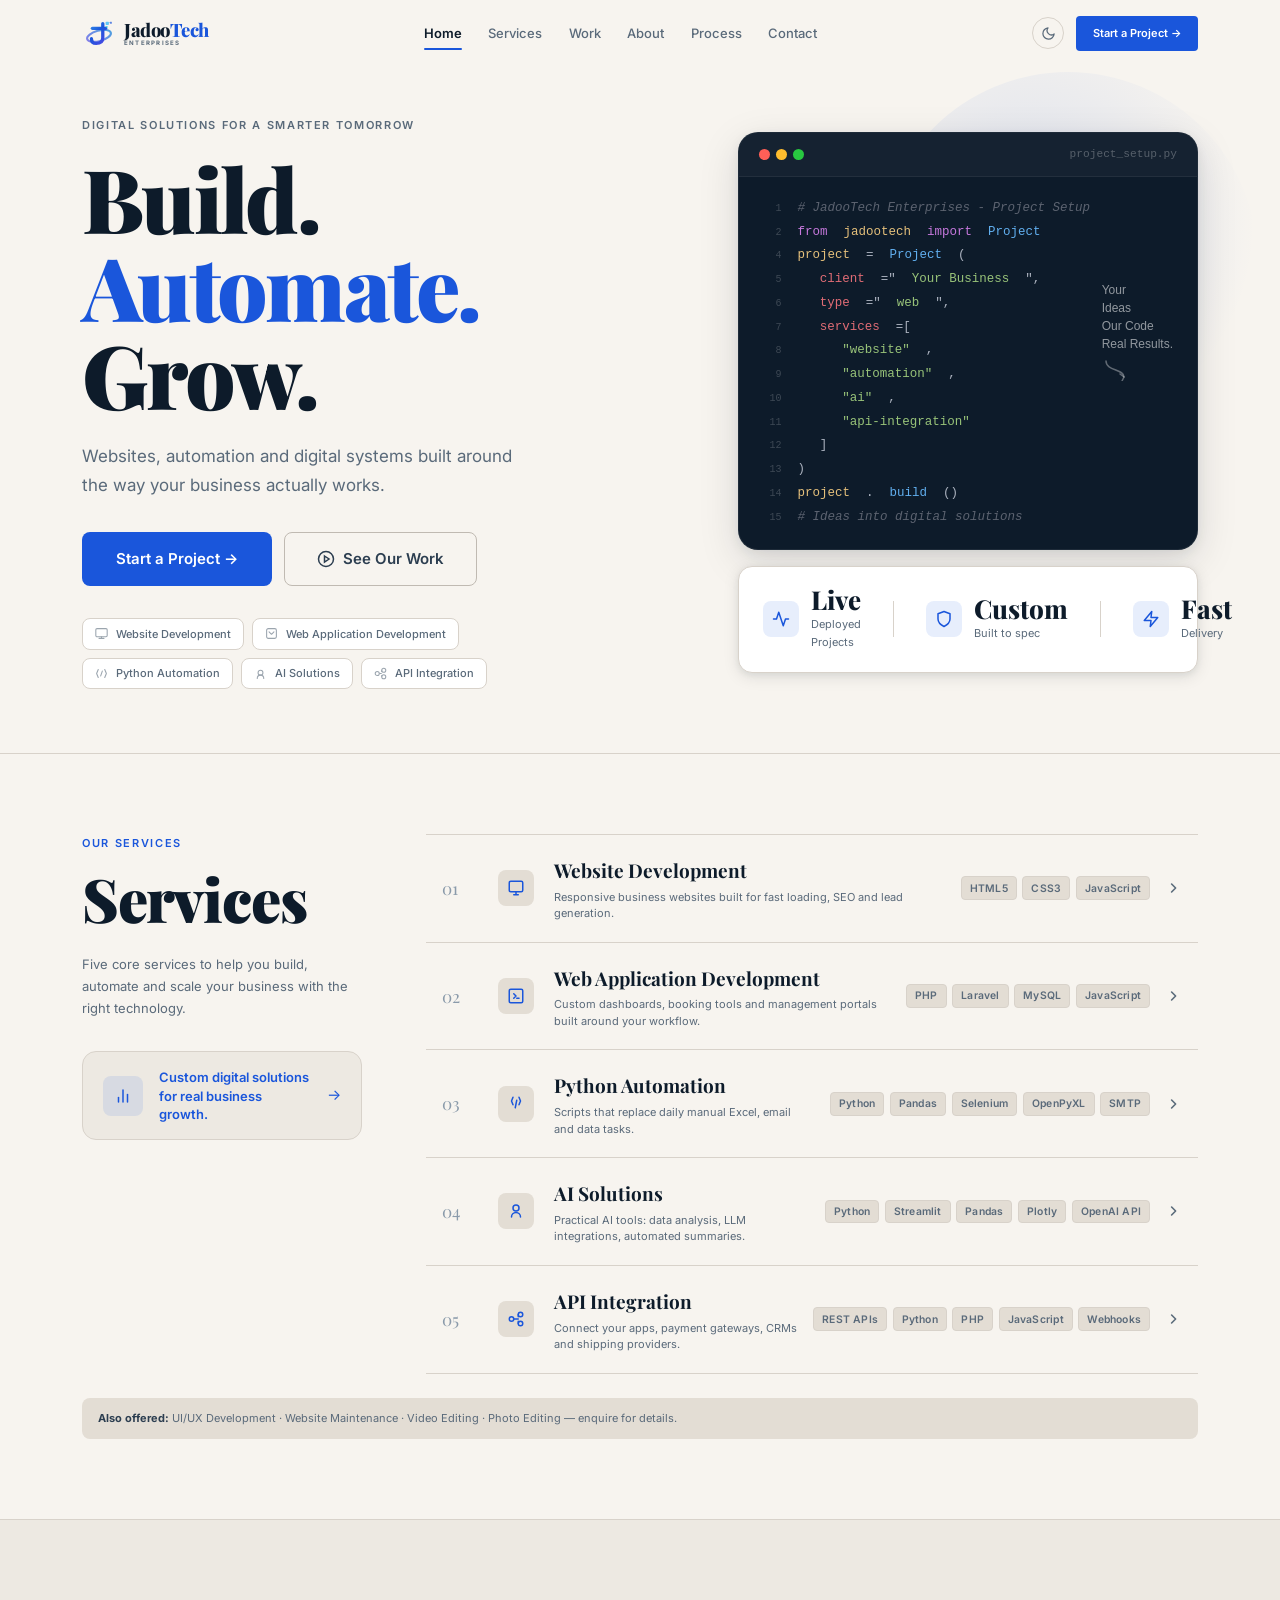
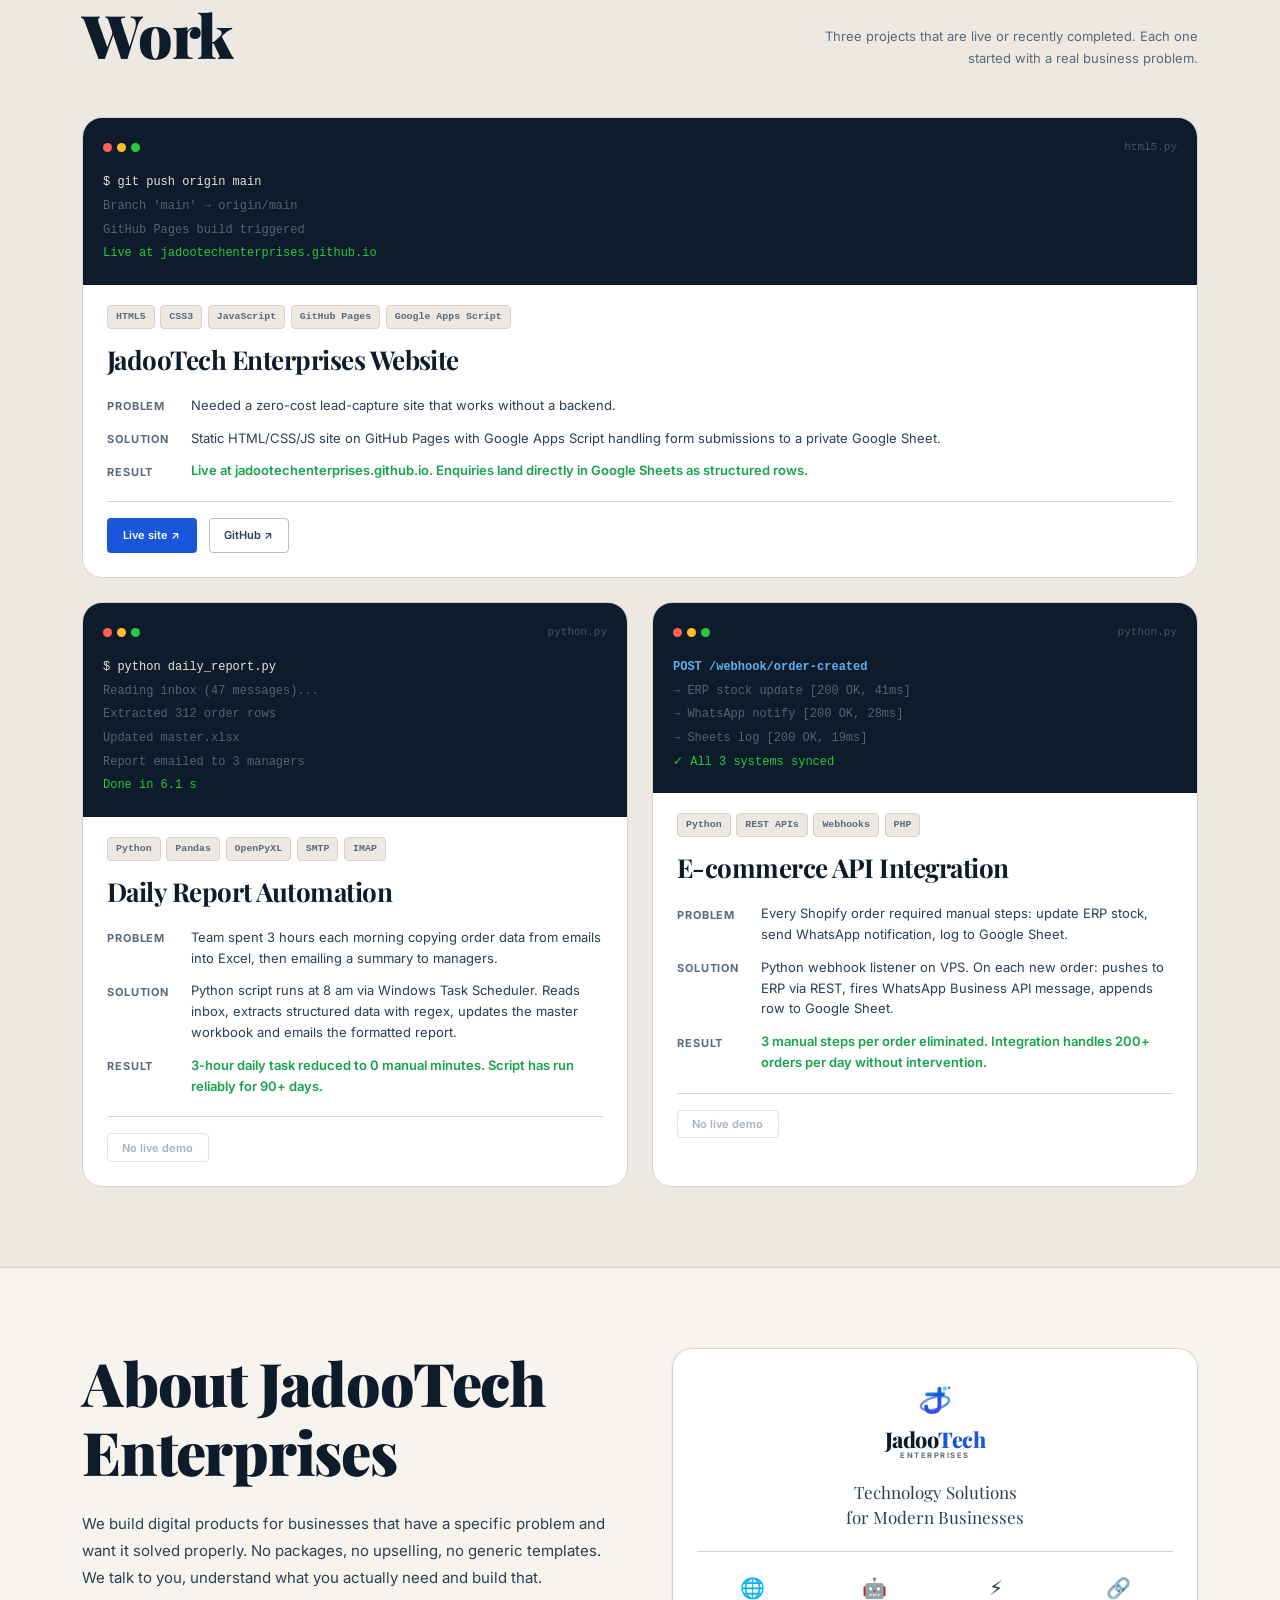
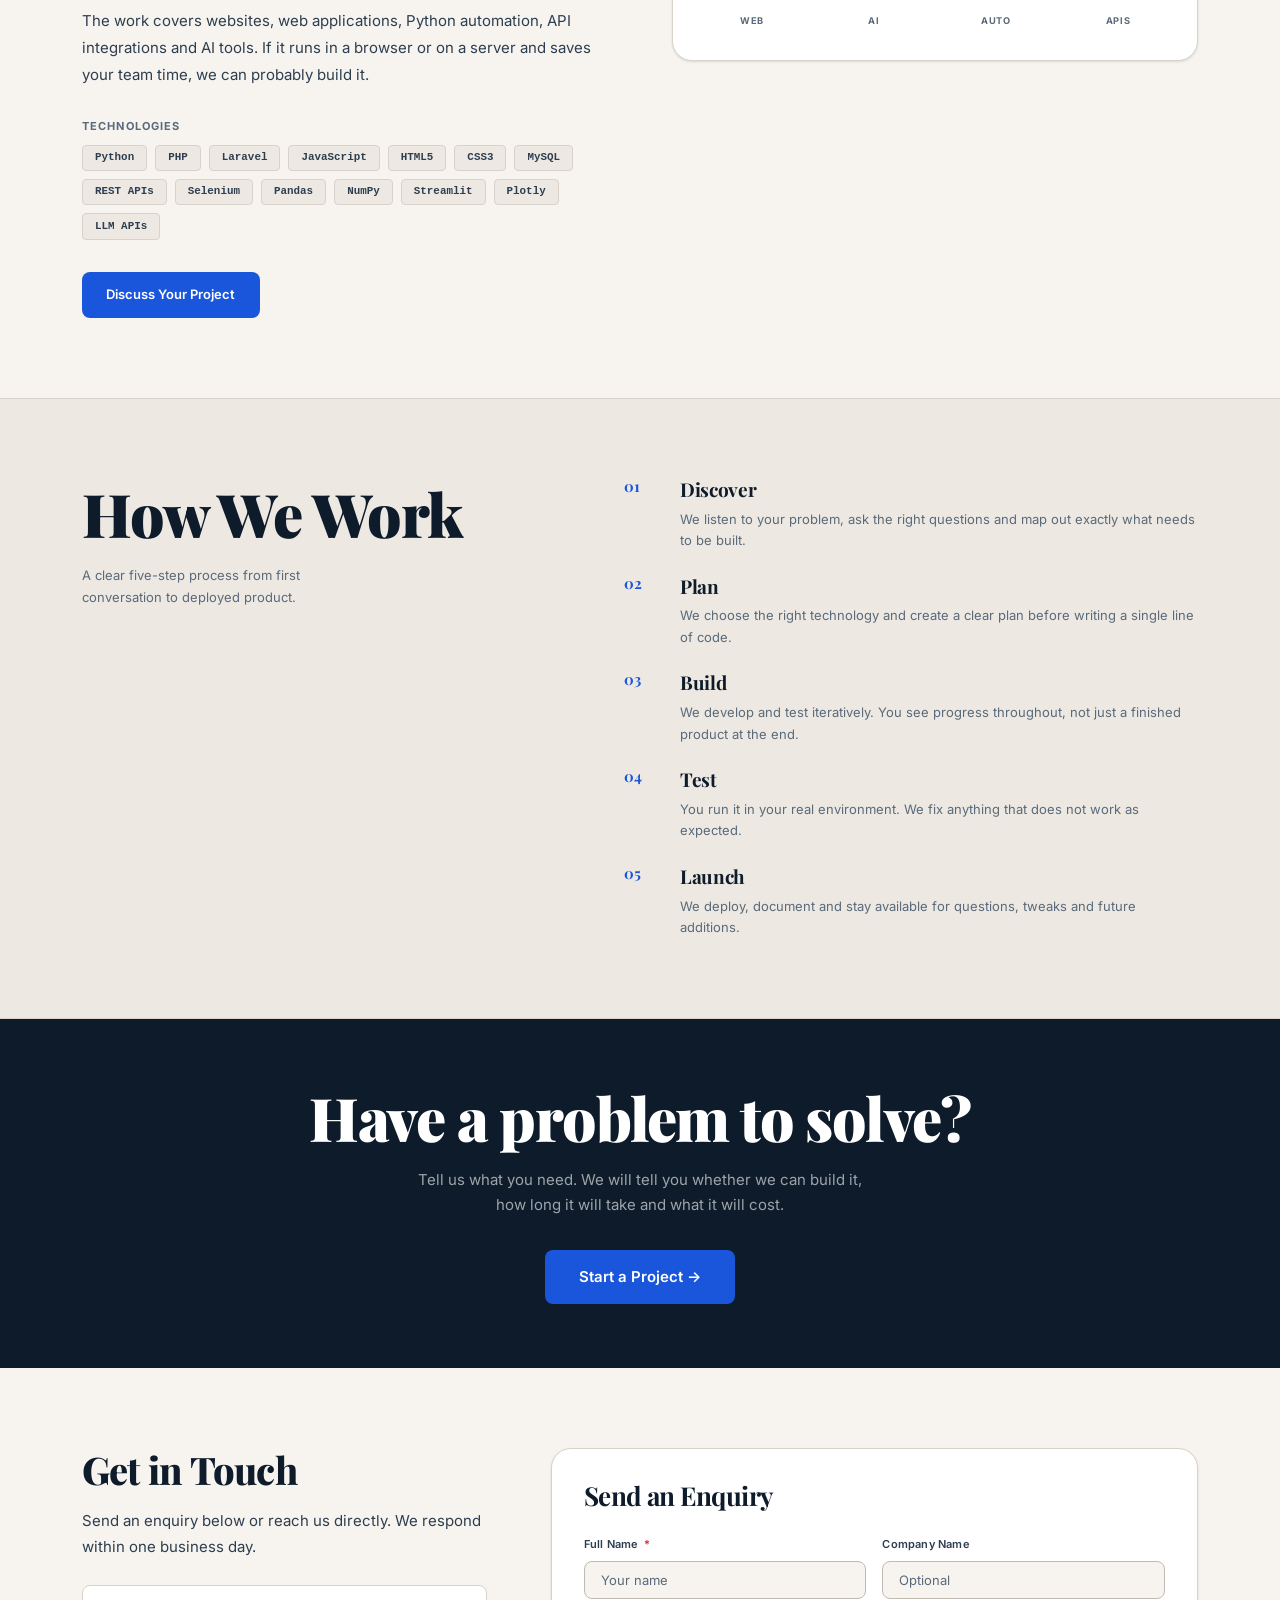
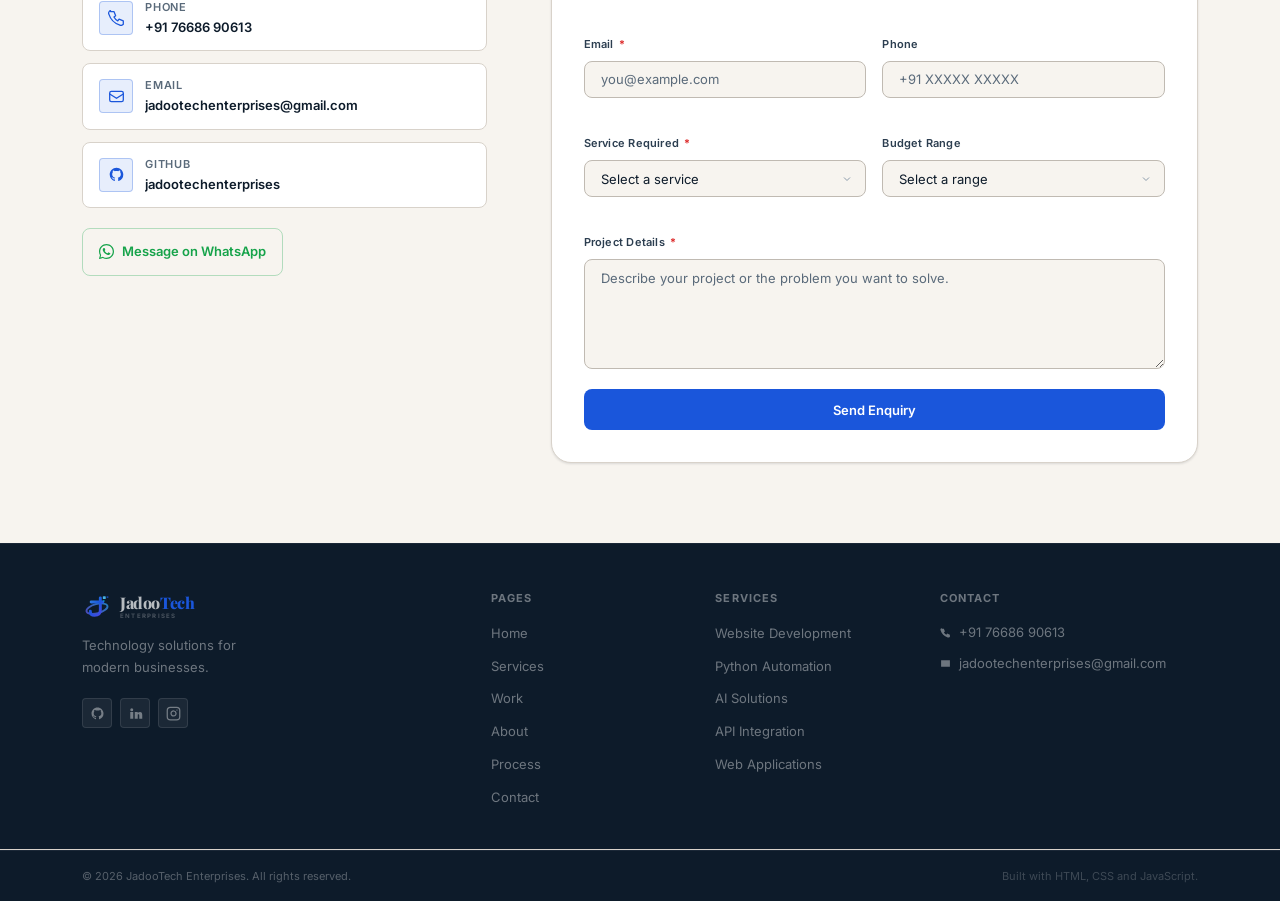
==== commit 06e4648f: "v5: reference-matched redesign — ivory/navy/blue, Playfair Display, service rows, hero code card, me" ====
--- a/index.html
+++ b/index.html
@@ -1,704 +1,299 @@
 <!DOCTYPE html>
 <html lang="en" data-theme="light">
 <head>
-  <meta charset="UTF-8" />
-  <meta name="viewport" content="width=device-width, initial-scale=1.0" />
-  <meta http-equiv="X-UA-Compatible" content="IE=edge" />
-
-  <title>JadooTech Enterprises — Web Development, Automation &amp; AI for Businesses</title>
-  <meta name="description" content="JadooTech Enterprises builds websites, web applications, Python automation systems and AI tools for small and growing businesses. Based in India, working remotely." />
-  <meta name="author" content="JadooTech Enterprises" />
-  <meta name="robots" content="index, follow" />
-  <link rel="canonical" href="https://jadootechenterprises.github.io/" />
-
-  <!-- Open Graph -->
-  <meta property="og:type"        content="website" />
-  <meta property="og:url"         content="https://jadootechenterprises.github.io/" />
-  <meta property="og:title"       content="JadooTech Enterprises — Web Development, Automation &amp; AI" />
-  <meta property="og:description" content="Websites, web applications, Python automation and AI tools built for real business problems." />
-  <meta property="og:image"       content="https://jadootechenterprises.github.io/assets/logo/jadootech-logo.png" />
-  <meta property="og:site_name"   content="JadooTech Enterprises" />
-
-  <!-- Twitter Card -->
-  <meta name="twitter:card"        content="summary_large_image" />
-  <meta name="twitter:url"         content="https://jadootechenterprises.github.io/" />
-  <meta name="twitter:title"       content="JadooTech Enterprises — Web Development, Automation &amp; AI" />
-  <meta name="twitter:description" content="Websites, web applications, Python automation and AI tools built for real business problems." />
-  <meta name="twitter:image"       content="https://jadootechenterprises.github.io/assets/logo/jadootech-logo.png" />
-
-  <!-- JSON-LD structured data -->
-  <script type="application/ld+json">
-  {
-    "@context": "https://schema.org",
-    "@type": "ProfessionalService",
-    "name": "JadooTech Enterprises",
-    "url": "https://jadootechenterprises.github.io/",
-    "logo": "https://jadootechenterprises.github.io/assets/logo/jadootech-logo.png",
-    "description": "Web development, Python automation, API integration and AI solutions for businesses.",
-    "email": "jadootechenterprises@gmail.com",
-    "telephone": "+917668690613",
-    "sameAs": [
-      "https://github.com/jadootechenterprises"
-    ],
-    "serviceType": ["Web Development", "Python Automation", "API Integration", "AI Solutions"]
-  }
-  </script>
-
-  <!-- Favicon -->
-  <link rel="icon"             type="image/png" href="assets/logo/jadootech-logo.png" />
-  <link rel="apple-touch-icon"                  href="assets/logo/jadootech-logo.png" />
-
-  <!-- Fonts — display only; body uses system-ui -->
-  <link rel="preconnect" href="https://fonts.googleapis.com" />
-  <link rel="preconnect" href="https://fonts.gstatic.com" crossorigin />
-  <link href="https://fonts.googleapis.com/css2?family=Fraunces:opsz,wght@9..144,400;9..144,700;9..144,800&display=swap" rel="stylesheet" />
-
-  <link rel="stylesheet" href="assets/css/main.css" />
+  <meta charset="UTF-8"/>
+  <meta name="viewport" content="width=device-width,initial-scale=1.0"/>
+  <meta http-equiv="X-UA-Compatible" content="IE=edge"/>
+  <title>JadooTech Enterprises — Web Development, Automation &amp; AI Solutions</title>
+  <meta name="description" content="JadooTech Enterprises builds websites, web applications, Python automation systems and AI tools for small and growing businesses."/>
+  <meta name="author" content="JadooTech Enterprises"/>
+  <meta name="robots" content="index,follow"/>
+  <link rel="canonical" href="https://jadootechenterprises.github.io/"/>
+  <meta property="og:type" content="website"/>
+  <meta property="og:url" content="https://jadootechenterprises.github.io/"/>
+  <meta property="og:title" content="JadooTech Enterprises — Web Development, Automation &amp; AI"/>
+  <meta property="og:description" content="Websites, web applications, Python automation and AI tools built for real business problems."/>
+  <meta property="og:image" content="https://jadootechenterprises.github.io/assets/logo/jadootech-logo.png"/>
+  <meta name="twitter:card" content="summary_large_image"/>
+  <meta name="twitter:url" content="https://jadootechenterprises.github.io/"/>
+  <meta name="twitter:title" content="JadooTech Enterprises — Web Development, Automation &amp; AI"/>
+  <meta name="twitter:description" content="Websites, web applications, Python automation and AI tools built for real business problems."/>
+  <meta name="twitter:image" content="https://jadootechenterprises.github.io/assets/logo/jadootech-logo.png"/>
+  <script type="application/ld+json">{"@context":"https://schema.org","@type":"ProfessionalService","name":"JadooTech Enterprises","url":"https://jadootechenterprises.github.io/","logo":"https://jadootechenterprises.github.io/assets/logo/jadootech-logo.png","description":"Web development, Python automation, API integration and AI solutions for businesses.","email":"jadootechenterprises@gmail.com","telephone":"+917668690613","sameAs":["https://github.com/jadootechenterprises"],"serviceType":["Web Development","Python Automation","API Integration","AI Solutions"]}</script>
+  <link rel="icon" type="image/png" href="assets/logo/jadootech-logo.png"/>
+  <link rel="apple-touch-icon" href="assets/logo/jadootech-logo.png"/>
+  <link rel="preconnect" href="https://fonts.googleapis.com"/>
+  <link rel="preconnect" href="https://fonts.gstatic.com" crossorigin/>
+  <link href="https://fonts.googleapis.com/css2?family=Playfair+Display:wght@700;800;900&family=Inter:wght@400;500;600;700&display=swap" rel="stylesheet"/>
+  <link rel="stylesheet" href="assets/css/main.css"/>
 </head>
-
 <body>
-  <!-- Skip to main content (accessibility) -->
-  <a class="skip-link" href="#main-content">Skip to main content</a>
-
-  <!-- ═══════════════════════════════════════════════════════
-       NAVBAR
-  ══════════════════════════════════════════════════════════ -->
-  <header class="navbar" id="navbar" role="banner">
-    <div class="nav-container">
-
-      <!-- Logo -->
-      <a href="#home" class="nav-logo" aria-label="JadooTech Enterprises — home">
-        <div class="jt-logo jt-logo--nav">
-          <div class="jt-symbol" aria-hidden="true">
-            <svg width="34" height="34" viewBox="0 0 36 36" fill="none" xmlns="http://www.w3.org/2000/svg">
-              <defs>
-                <linearGradient id="ng1" x1="0" y1="0" x2="36" y2="36" gradientUnits="userSpaceOnUse">
-                  <stop offset="0%"   stop-color="#4FC3F7"/>
-                  <stop offset="45%"  stop-color="#1D4ED8"/>
-                  <stop offset="100%" stop-color="#7C3AED"/>
-                </linearGradient>
-                <linearGradient id="ng2" x1="36" y1="0" x2="0" y2="36" gradientUnits="userSpaceOnUse">
-                  <stop offset="0%"   stop-color="#06B6D4" stop-opacity=".9"/>
-                  <stop offset="100%" stop-color="#7C3AED" stop-opacity=".7"/>
-                </linearGradient>
-              </defs>
-              <ellipse cx="18" cy="20" rx="13" ry="5.5" stroke="url(#ng2)" stroke-width="2.2" fill="none" stroke-linecap="round" transform="rotate(-15 18 20)"/>
-              <path d="M22 7L22 22Q22 28 15 28Q10 28 10 23" stroke="url(#ng1)" stroke-width="3.5" stroke-linecap="round" stroke-linejoin="round" fill="none"/>
-              <path d="M11 12L25 12" stroke="url(#ng1)" stroke-width="3.5" stroke-linecap="round"/>
-              <rect x="25"  y="5"   width="3.5" height="3.5" rx=".8" fill="#4FC3F7" opacity=".9"/>
-              <rect x="29.5" y="5"  width="2.2" height="2.2" rx=".5" fill="#1D4ED8" opacity=".7"/>
-              <rect x="25"  y="9.5" width="2.2" height="2.2" rx=".5" fill="#06B6D4" opacity=".6"/>
-            </svg>
-          </div>
-          <div class="jt-wordmark">
-            <div class="jt-name"><span class="jt-jadoo">Jadoo</span><span class="jt-tech">Tech</span></div>
-            <div class="jt-sub">ENTERPRISES</div>
-          </div>
-        </div>
-      </a>
-
-      <!-- Desktop nav -->
-      <nav class="nav-links" role="navigation" aria-label="Main navigation">
-        <a href="#home"      class="nav-link">Home</a>
-        <a href="#services"  class="nav-link">Services</a>
-        <a href="#portfolio" class="nav-link">Work</a>
-        <a href="#about"     class="nav-link">About</a>
-        <a href="#process"   class="nav-link">Process</a>
-        <a href="#contact"   class="nav-link">Contact</a>
-      </nav>
-
-      <!-- Actions -->
-      <div class="nav-actions">
-        <!-- Theme toggle -->
-        <button class="theme-toggle" id="theme-toggle" aria-label="Toggle colour theme">
-          <!-- Moon (shown in light mode) -->
-          <svg class="icon-moon" width="16" height="16" viewBox="0 0 24 24" fill="none" stroke="currentColor" stroke-width="2" stroke-linecap="round" stroke-linejoin="round" aria-hidden="true">
-            <path d="M21 12.79A9 9 0 1 1 11.21 3 7 7 0 0 0 21 12.79z"/>
+
+<a class="skip-link" href="#main-content">Skip to main content</a>
+
+<!-- ── NAVBAR ─────────────────────────────────────────────── -->
+<header class="navbar" id="navbar" role="banner">
+  <div class="nav-container">
+    <a href="#home" class="nav-logo" aria-label="JadooTech Enterprises — home">
+      <div class="jt-logo jt-logo--nav">
+        <div class="jt-symbol" aria-hidden="true">
+          <svg width="34" height="34" viewBox="0 0 36 36" fill="none">
+            <defs>
+              <linearGradient id="ng1" x1="0" y1="0" x2="36" y2="36" gradientUnits="userSpaceOnUse"><stop offset="0%" stop-color="#4FC3F7"/><stop offset="45%" stop-color="#1A56DB"/><stop offset="100%" stop-color="#7C3AED"/></linearGradient>
+              <linearGradient id="ng2" x1="36" y1="0" x2="0" y2="36" gradientUnits="userSpaceOnUse"><stop offset="0%" stop-color="#06B6D4" stop-opacity=".9"/><stop offset="100%" stop-color="#7C3AED" stop-opacity=".7"/></linearGradient>
+            </defs>
+            <ellipse cx="18" cy="20" rx="13" ry="5.5" stroke="url(#ng2)" stroke-width="2.2" fill="none" stroke-linecap="round" transform="rotate(-15 18 20)"/>
+            <path d="M22 7L22 22Q22 28 15 28Q10 28 10 23" stroke="url(#ng1)" stroke-width="3.5" stroke-linecap="round" stroke-linejoin="round" fill="none"/>
+            <path d="M11 12L25 12" stroke="url(#ng1)" stroke-width="3.5" stroke-linecap="round"/>
+            <rect x="25" y="5" width="3.5" height="3.5" rx=".8" fill="#4FC3F7" opacity=".9"/>
+            <rect x="29.5" y="5" width="2.2" height="2.2" rx=".5" fill="#1A56DB" opacity=".7"/>
+            <rect x="25" y="9.5" width="2.2" height="2.2" rx=".5" fill="#06B6D4" opacity=".6"/>
           </svg>
-          <!-- Sun (shown in dark mode) -->
-          <svg class="icon-sun" width="16" height="16" viewBox="0 0 24 24" fill="none" stroke="currentColor" stroke-width="2" stroke-linecap="round" stroke-linejoin="round" aria-hidden="true">
-            <circle cx="12" cy="12" r="5"/>
-            <line x1="12" y1="1"  x2="12" y2="3"/>
-            <line x1="12" y1="21" x2="12" y2="23"/>
-            <line x1="4.22"  y1="4.22"  x2="5.64"  y2="5.64"/>
-            <line x1="18.36" y1="18.36" x2="19.78" y2="19.78"/>
-            <line x1="1"  y1="12" x2="3"  y2="12"/>
-            <line x1="21" y1="12" x2="23" y2="12"/>
-            <line x1="4.22"  y1="19.78" x2="5.64"  y2="18.36"/>
-            <line x1="18.36" y1="5.64"  x2="19.78" y2="4.22"/>
-          </svg>
-        </button>
-
-        <a href="#contact" class="btn btn-primary btn-sm">Start a Project</a>
-
-        <button class="hamburger" id="hamburger"
-                aria-label="Toggle mobile menu"
-                aria-expanded="false"
-                aria-controls="mobile-menu">
-          <span class="hamburger-line"></span>
-          <span class="hamburger-line"></span>
-          <span class="hamburger-line"></span>
-        </button>
-      </div>
-    </div>
-
-    <!-- Mobile menu — hidden until .open is added by JS -->
-    <nav class="mobile-menu" id="mobile-menu" aria-label="Mobile navigation" aria-hidden="true">
-      <a href="#home"      class="mobile-link">Home</a>
-      <a href="#services"  class="mobile-link">Services</a>
-      <a href="#portfolio" class="mobile-link">Work</a>
-      <a href="#about"     class="mobile-link">About</a>
-      <a href="#process"   class="mobile-link">Process</a>
-      <a href="#contact"   class="mobile-link">Contact</a>
-      <a href="#contact"   class="btn btn-primary mobile-cta">Start a Project</a>
+        </div>
+        <div class="jt-wordmark">
+          <div class="jt-name"><span class="jt-jadoo">Jadoo</span><span class="jt-tech">Tech</span></div>
+          <div class="jt-sub">ENTERPRISES</div>
+        </div>
+      </div>
+    </a>
+
+    <nav class="nav-links" role="navigation" aria-label="Main navigation">
+      <a href="#home"     class="nav-link">Home</a>
+      <a href="#services" class="nav-link">Services</a>
+      <a href="#work"     class="nav-link">Work</a>
+      <a href="#about"    class="nav-link">About</a>
+      <a href="#process"  class="nav-link">Process</a>
+      <a href="#contact"  class="nav-link">Contact</a>
     </nav>
-  </header>
-
-  <!-- ═══════════════════════════════════════════════════════
-       MAIN
-  ══════════════════════════════════════════════════════════ -->
-  <main id="main-content">
-
-    <!-- ── HERO ─────────────────────────────────────────── -->
-    <section class="hero section--lg" id="home" aria-label="Introduction">
-      <div class="container hero-inner">
-
-        <div class="hero-content">
-          <h1 class="hero-headline">
-            Build.<br>
-            <span class="hl-accent">Automate.</span><br>
-            Grow.
-          </h1>
-          <p class="hero-subtext">
-            Websites, automation and digital systems built around the way
-            your business actually works.
-          </p>
-          <div class="hero-ctas">
-            <a href="#contact"   class="btn btn-primary btn-lg">Start a Project</a>
-            <a href="#portfolio" class="btn btn-ghost   btn-lg">See Our Work</a>
-          </div>
-          <div class="hero-chips" aria-label="Core services">
-            <a href="#services" class="hero-chip">
-              <svg width="13" height="13" viewBox="0 0 16 16" fill="none" aria-hidden="true">
-                <rect x="1" y="2" width="14" height="10" rx="1.5" stroke="currentColor" stroke-width="1.3" fill="none"/>
-                <path d="M5 14H11M8 12V14" stroke="currentColor" stroke-width="1.3" stroke-linecap="round"/>
-              </svg>
-              Web Development
-            </a>
-            <a href="#services" class="hero-chip hero-chip--cyan">
-              <svg width="13" height="13" viewBox="0 0 16 16" fill="none" aria-hidden="true">
-                <path d="M4 3L2 8L4 13M12 3L14 8L12 13M7 11L9 5" stroke="currentColor" stroke-width="1.3" stroke-linecap="round" stroke-linejoin="round"/>
-              </svg>
-              Python Automation
-            </a>
-            <a href="#services" class="hero-chip hero-chip--purple">
-              <svg width="13" height="13" viewBox="0 0 16 16" fill="none" aria-hidden="true">
-                <circle cx="8" cy="7" r="3" stroke="currentColor" stroke-width="1.3" fill="none"/>
-                <path d="M4 14C4 11.8 5.8 10 8 10s4 1.8 4 4" stroke="currentColor" stroke-width="1.3" stroke-linecap="round"/>
-              </svg>
-              AI Solutions
-            </a>
-            <a href="#services" class="hero-chip">
-              <svg width="13" height="13" viewBox="0 0 16 16" fill="none" aria-hidden="true">
-                <circle cx="4" cy="8" r="2.5" stroke="currentColor" stroke-width="1.3" fill="none"/>
-                <circle cx="12" cy="4" r="2.5" stroke="currentColor" stroke-width="1.3" fill="none"/>
-                <circle cx="12" cy="12" r="2.5" stroke="currentColor" stroke-width="1.3" fill="none"/>
-                <path d="M6.5 8H9.5M9.5 4V6M9.5 10V12" stroke="currentColor" stroke-width="1.3"/>
-              </svg>
-              API Integration
-            </a>
-          </div>
-        </div>
-
-        <!-- Code card — hero visual -->
-        <div class="hero-visual" aria-hidden="true">
-          <div class="hero-card-main">
-            <div class="hc-header">
-              <div class="hc-dots">
-                <span class="hc-dot red"></span>
-                <span class="hc-dot yellow"></span>
-                <span class="hc-dot green"></span>
-              </div>
-              <span class="hc-title">project_setup.py</span>
-            </div>
-            <div class="hc-body">
-              <div class="code-line"><span class="code-comment"># JadooTech project scaffold</span></div>
-              <div class="code-blank"></div>
-              <div class="code-line"><span class="code-kw">from</span> <span class="code-fn">jadootech</span> <span class="code-kw">import</span> <span class="code-var">Project</span></div>
-              <div class="code-blank"></div>
-              <div class="code-line"><span class="code-var">p</span> <span class="code-op">=</span> <span class="code-fn">Project</span><span class="code-punc">(</span></div>
-              <div class="code-line code-indent"><span class="code-prop">client</span><span class="code-op">=</span><span class="code-str">"Your Business"</span><span class="code-punc">,</span></div>
-              <div class="code-line code-indent"><span class="code-prop">type</span><span class="code-op">=</span><span class="code-str">"web"</span><span class="code-punc">,</span></div>
-              <div class="code-line code-indent"><span class="code-prop">timeline</span><span class="code-op">=</span><span class="code-str">"agreed"</span></div>
-              <div class="code-line"><span class="code-punc">)</span></div>
-              <div class="code-blank"></div>
-              <div class="code-line"><span class="code-var">p</span><span class="code-punc">.</span><span class="code-fn">build</span><span class="code-punc">()</span>  <span class="code-comment"># delivered</span></div>
-            </div>
-          </div>
-        </div>
-
-      </div>
-    </section>
-
-    <hr class="rule" />
-
-    <!-- ── SERVICES ──────────────────────────────────────── -->
-    <section class="services-section section" id="services" aria-labelledby="services-heading">
-      <div class="container">
-
-        <header class="section-header reveal">
-          <h2 class="heading-lg" id="services-heading">Services</h2>
-          <p class="body-lg text-muted" style="margin-top:.75rem;max-width:540px;">
-            Ten services across web, automation and content.
-            Click any row to see what's included and how we work.
-          </p>
-        </header>
-
+
+    <div class="nav-actions">
+      <button class="theme-toggle" id="theme-toggle" aria-label="Toggle colour theme">
+        <svg class="icon-moon" width="15" height="15" viewBox="0 0 24 24" fill="none" stroke="currentColor" stroke-width="2" stroke-linecap="round" stroke-linejoin="round" aria-hidden="true"><path d="M21 12.79A9 9 0 1 1 11.21 3 7 7 0 0 0 21 12.79z"/></svg>
+        <svg class="icon-sun" width="15" height="15" viewBox="0 0 24 24" fill="none" stroke="currentColor" stroke-width="2" stroke-linecap="round" stroke-linejoin="round" aria-hidden="true"><circle cx="12" cy="12" r="5"/><line x1="12" y1="1" x2="12" y2="3"/><line x1="12" y1="21" x2="12" y2="23"/><line x1="4.22" y1="4.22" x2="5.64" y2="5.64"/><line x1="18.36" y1="18.36" x2="19.78" y2="19.78"/><line x1="1" y1="12" x2="3" y2="12"/><line x1="21" y1="12" x2="23" y2="12"/><line x1="4.22" y1="19.78" x2="5.64" y2="18.36"/><line x1="18.36" y1="5.64" x2="19.78" y2="4.22"/></svg>
+      </button>
+      <a href="#contact" class="btn btn-primary btn-sm">Start a Project →</a>
+      <button class="hamburger" id="hamburger" aria-label="Toggle mobile menu" aria-expanded="false" aria-controls="mobile-menu">
+        <span class="hamburger-line"></span>
+        <span class="hamburger-line"></span>
+        <span class="hamburger-line"></span>
+      </button>
+    </div>
+  </div>
+  <nav class="mobile-menu" id="mobile-menu" aria-label="Mobile navigation" aria-hidden="true">
+    <a href="#home"     class="mobile-link">Home</a>
+    <a href="#services" class="mobile-link">Services</a>
+    <a href="#work"     class="mobile-link">Work</a>
+    <a href="#about"    class="mobile-link">About</a>
+    <a href="#process"  class="mobile-link">Process</a>
+    <a href="#contact"  class="mobile-link">Contact</a>
+    <a href="#contact"  class="btn btn-primary mobile-cta">Start a Project</a>
+  </nav>
+</header>
+
+<main id="main-content">
+
+<!-- ── HERO ───────────────────────────────────────────────── -->
+<section class="hero" id="home" aria-labelledby="hero-heading">
+  <div class="container">
+    <div class="hero-inner">
+      <!-- Left -->
+      <div class="hero-content reveal">
+        <span class="hero-kicker">Digital solutions for a smarter tomorrow</span>
+        <h1 class="hero-h1" id="hero-heading">
+          Build.<br>
+          <span class="hl-blue">Automate.</span><br>
+          Grow.
+        </h1>
+        <p class="hero-sub">Websites, automation and digital systems built around the way your business actually works.</p>
+        <div class="hero-btns">
+          <a href="#contact"  class="btn btn-primary btn-lg">Start a Project →</a>
+          <a href="#work"     class="btn btn-outline btn-lg">
+            <svg width="18" height="18" viewBox="0 0 24 24" fill="none" stroke="currentColor" stroke-width="2" aria-hidden="true"><circle cx="12" cy="12" r="10"/><polygon points="10 8 16 12 10 16 10 8"/></svg>
+            See Our Work
+          </a>
+        </div>
+        <div class="hero-tags" aria-label="Core services">
+          <a href="#services" class="hero-tag">
+            <svg width="13" height="13" viewBox="0 0 16 16" fill="none" aria-hidden="true"><rect x="1" y="2" width="14" height="10" rx="1.5" stroke="currentColor" stroke-width="1.3" fill="none"/><path d="M5 14H11M8 12V14" stroke="currentColor" stroke-width="1.3" stroke-linecap="round"/></svg>
+            Website Development
+          </a>
+          <a href="#services" class="hero-tag">
+            <svg width="13" height="13" viewBox="0 0 16 16" fill="none" aria-hidden="true"><rect x="2" y="2" width="12" height="12" rx="2" stroke="currentColor" stroke-width="1.3" fill="none"/><path d="M5 6l3 3 3-3" stroke="currentColor" stroke-width="1.3" stroke-linecap="round" stroke-linejoin="round"/></svg>
+            Web Application Development
+          </a>
+          <a href="#services" class="hero-tag">
+            <svg width="13" height="13" viewBox="0 0 16 16" fill="none" aria-hidden="true"><path d="M4 3L2 8L4 13M12 3L14 8L12 13M7 11L9 5" stroke="currentColor" stroke-width="1.3" stroke-linecap="round" stroke-linejoin="round"/></svg>
+            Python Automation
+          </a>
+          <a href="#services" class="hero-tag">
+            <svg width="13" height="13" viewBox="0 0 16 16" fill="none" aria-hidden="true"><circle cx="8" cy="7" r="3" stroke="currentColor" stroke-width="1.3" fill="none"/><path d="M4 14c0-2.2 1.8-4 4-4s4 1.8 4 4" stroke="currentColor" stroke-width="1.3" stroke-linecap="round"/></svg>
+            AI Solutions
+          </a>
+          <a href="#services" class="hero-tag">
+            <svg width="13" height="13" viewBox="0 0 16 16" fill="none" aria-hidden="true"><circle cx="4" cy="8" r="2.5" stroke="currentColor" stroke-width="1.3" fill="none"/><circle cx="12" cy="4" r="2.5" stroke="currentColor" stroke-width="1.3" fill="none"/><circle cx="12" cy="12" r="2.5" stroke="currentColor" stroke-width="1.3" fill="none"/><path d="M6.5 8H9.5M9.5 4V6M9.5 10V12" stroke="currentColor" stroke-width="1.3"/></svg>
+            API Integration
+          </a>
+        </div>
+      </div>
+
+      <!-- Right: code card + metrics -->
+      <div class="hero-visual reveal reveal-delay-1" aria-hidden="true">
+        <div class="hero-blob"></div>
+
+        <!-- Code card -->
+        <div class="code-card">
+          <div class="cc-titlebar">
+            <div class="cc-dots">
+              <span class="cc-dot r"></span>
+              <span class="cc-dot y"></span>
+              <span class="cc-dot g"></span>
+            </div>
+            <span class="cc-filename">project_setup.py</span>
+          </div>
+          <div class="cc-body">
+            <div class="cc-line"><span class="lc-comment"># JadooTech Enterprises - Project Setup</span></div>
+            <div class="cc-line"><span class="lc-kw">from</span> <span class="lc-var">jadootech</span> <span class="lc-kw">import</span> <span class="lc-fn">Project</span></div>
+            <div class="cc-line cc-line-blank"></div>
+            <div class="cc-line"><span class="lc-var">project</span> <span class="lc-punc">= </span><span class="lc-fn">Project</span><span class="lc-punc">(</span></div>
+            <div class="cc-line"><span class="lc-prop" style="padding-left:1.4rem">client</span><span class="lc-punc">="</span><span class="lc-str">Your Business</span><span class="lc-punc">",</span></div>
+            <div class="cc-line"><span class="lc-prop" style="padding-left:1.4rem">type</span><span class="lc-punc">="</span><span class="lc-str">web</span><span class="lc-punc">",</span></div>
+            <div class="cc-line"><span class="lc-prop" style="padding-left:1.4rem">services</span><span class="lc-punc">=[</span></div>
+            <div class="cc-line"><span class="lc-str" style="padding-left:2.8rem">"website"</span><span class="lc-punc">,</span></div>
+            <div class="cc-line"><span class="lc-str" style="padding-left:2.8rem">"automation"</span><span class="lc-punc">,</span></div>
+            <div class="cc-line"><span class="lc-str" style="padding-left:2.8rem">"ai"</span><span class="lc-punc">,</span></div>
+            <div class="cc-line"><span class="lc-str" style="padding-left:2.8rem">"api-integration"</span></div>
+            <div class="cc-line"><span class="lc-punc" style="padding-left:1.4rem">]</span></div>
+            <div class="cc-line"><span class="lc-punc">)</span></div>
+            <div class="cc-line"><span class="lc-var">project</span><span class="lc-punc">.</span><span class="lc-fn">build</span><span class="lc-punc">()</span></div>
+            <div class="cc-line"><span class="lc-comment"># Ideas into digital solutions</span></div>
+          </div>
+          <div class="cc-annotation" aria-hidden="true">
+            Your<br>Ideas<br>Our Code<br>Real Results.
+            <svg width="28" height="24" viewBox="0 0 28 24" fill="none" stroke="currentColor" stroke-width="1.5" stroke-linecap="round"><path d="M4 4 C4 14 22 12 22 20"/><path d="M18 17 L22 20 L20 24"/></svg>
+          </div>
+        </div>
+
+        <!-- Metrics — 3 real non-numeric points -->
+        <div class="metrics-card">
+          <div class="metric">
+            <div class="metric-icon" aria-hidden="true">
+              <svg width="18" height="18" viewBox="0 0 24 24" fill="none" stroke="currentColor" stroke-width="2" stroke-linecap="round" stroke-linejoin="round"><polyline points="22 12 18 12 15 21 9 3 6 12 2 12"/></svg>
+            </div>
+            <div class="metric-body">
+              <div class="metric-val">Live</div>
+              <div class="metric-lbl">Deployed Projects</div>
+            </div>
+          </div>
+          <div class="metric-sep" aria-hidden="true"></div>
+          <div class="metric">
+            <div class="metric-icon" aria-hidden="true">
+              <svg width="18" height="18" viewBox="0 0 24 24" fill="none" stroke="currentColor" stroke-width="2" stroke-linecap="round" stroke-linejoin="round"><path d="M12 22s8-4 8-10V5l-8-3-8 3v7c0 6 8 10 8 10z"/></svg>
+            </div>
+            <div class="metric-body">
+              <div class="metric-val">Custom</div>
+              <div class="metric-lbl">Built to spec</div>
+            </div>
+          </div>
+          <div class="metric-sep" aria-hidden="true"></div>
+          <div class="metric">
+            <div class="metric-icon" aria-hidden="true">
+              <svg width="18" height="18" viewBox="0 0 24 24" fill="none" stroke="currentColor" stroke-width="2" stroke-linecap="round" stroke-linejoin="round"><polygon points="13 2 3 14 12 14 11 22 21 10 12 10 13 2"/></svg>
+            </div>
+            <div class="metric-body">
+              <div class="metric-val">Fast</div>
+              <div class="metric-lbl">Delivery</div>
+            </div>
+          </div>
+        </div>
+      </div>
+    </div>
+  </div>
+</section>
+
+<hr class="rule"/>
+
+<!-- ── SERVICES ───────────────────────────────────────────── -->
+<section class="services-section section" id="services" aria-labelledby="svc-heading">
+  <div class="container">
+    <div class="svc-layout">
+
+      <!-- Left panel -->
+      <div class="svc-left reveal">
+        <p class="svc-kicker">Our Services</p>
+        <h2 class="svc-heading" id="svc-heading">Services</h2>
+        <p class="svc-sub">Five core services to help you build, automate and scale your business with the right technology.</p>
+        <a href="#contact" class="svc-promo">
+          <div class="svc-promo-icon" aria-hidden="true">
+            <svg width="18" height="18" viewBox="0 0 24 24" fill="none" stroke="currentColor" stroke-width="2" stroke-linecap="round" stroke-linejoin="round"><line x1="18" y1="20" x2="18" y2="10"/><line x1="12" y1="20" x2="12" y2="4"/><line x1="6" y1="20" x2="6" y2="14"/></svg>
+          </div>
+          <span class="svc-promo-text">Custom digital solutions<br>for real business growth.</span>
+          <span class="svc-promo-arrow" aria-hidden="true">→</span>
+        </a>
+      </div>
+
+      <!-- Rows -->
+      <div class="svc-rows reveal reveal-delay-1" id="services-list" role="list">
         <!-- Populated by JS from content.json -->
-        <ol class="services-list" id="services-list" aria-label="Services">
-          <!-- JS inserts service rows here -->
-        </ol>
-
-      </div>
-    </section>
-
-    <hr class="rule" />
-
-    <!-- ── WORK / PORTFOLIO ───────────────────────────────── -->
-    <section class="portfolio-section section section--alt" id="portfolio" aria-labelledby="work-heading">
-      <div class="container">
-
-        <header class="section-header reveal">
-          <h2 class="heading-lg" id="work-heading">Work</h2>
-          <p class="body-lg text-muted" style="margin-top:.75rem;max-width:580px;">
-            Three projects that are live or recently completed.
-            Each one started with a real business problem.
-          </p>
-        </header>
-
-        <!-- Populated by JS from content.json -->
-        <div class="projects-list" id="projects-list" aria-label="Projects">
-          <!-- JS inserts project cards here -->
-        </div>
-
-      </div>
-    </section>
-
-    <hr class="rule" />
-
-    <!-- ── PROCESS ────────────────────────────────────────── -->
-    <section class="process-section section" id="process" aria-labelledby="process-heading">
-      <div class="container">
-
-        <header class="section-header reveal" style="margin-bottom:var(--sp-12)">
-          <h2 class="heading-lg" id="process-heading">How We Work</h2>
-        </header>
-
-        <div class="process-inner">
-
-          <!-- Sticky example panel -->
-          <div class="process-example reveal">
-            <p class="pe-label">A real example</p>
-            <blockquote class="pe-quote">
-              "Our team spends three hours every morning copying order data from emails into Excel,
-              then sending the summary to managers."
-            </blockquote>
-            <div class="pe-result">
-              <p>
-                A <strong>Python script</strong> now reads the inbox at 8 am, pulls out the structured
-                data, updates the master workbook and emails the formatted report to three managers.
-                The three-hour task takes zero minutes of human time.
-              </p>
-            </div>
-          </div>
-
-          <!-- Steps -->
-          <ol class="process-steps" aria-label="Process steps">
-            <li class="process-step reveal">
-              <span class="ps-num" aria-hidden="true">01</span>
-              <div class="ps-content">
-                <h3 class="ps-title">You tell us the problem</h3>
-                <p class="ps-desc">
-                  A short call or a written message. We ask specific questions about your workflow
-                  so we understand the problem before suggesting anything.
-                </p>
-              </div>
-            </li>
-            <li class="process-step reveal reveal-delay-1">
-              <span class="ps-num" aria-hidden="true">02</span>
-              <div class="ps-content">
-                <h3 class="ps-title">We map out the workflow</h3>
-                <p class="ps-desc">
-                  We trace the process step by step to find exactly where the friction is
-                  and which part is worth automating or rebuilding.
-                </p>
-              </div>
-            </li>
-            <li class="process-step reveal reveal-delay-2">
-              <span class="ps-num" aria-hidden="true">03</span>
-              <div class="ps-content">
-                <h3 class="ps-title">We build and show progress</h3>
-                <p class="ps-desc">
-                  You see the work as it develops, not only at the end.
-                  We check in regularly so there are no surprises.
-                </p>
-              </div>
-            </li>
-            <li class="process-step reveal reveal-delay-3">
-              <span class="ps-num" aria-hidden="true">04</span>
-              <div class="ps-content">
-                <h3 class="ps-title">You test it on real data</h3>
-                <p class="ps-desc">
-                  You run it in your actual environment. We fix anything
-                  that does not behave as expected.
-                </p>
-              </div>
-            </li>
-            <li class="process-step reveal">
-              <span class="ps-num" aria-hidden="true">05</span>
-              <div class="ps-content">
-                <h3 class="ps-title">We deploy and stay available</h3>
-                <p class="ps-desc">
-                  We hand over documented, running code and stay reachable
-                  for questions, tweaks and future additions.
-                </p>
-              </div>
-            </li>
-          </ol>
-
-        </div>
-      </div>
-    </section>
-
-    <hr class="rule" />
-
-    <!-- ── ABOUT ──────────────────────────────────────────── -->
-    <section class="about-section section section--alt" id="about" aria-labelledby="about-heading">
-      <div class="container">
-        <div class="about-inner">
-
-          <div class="about-content reveal">
-            <h2 class="heading-md" id="about-heading">About JadooTech Enterprises</h2>
-            <p class="about-text" style="margin-top:var(--sp-5)">
-              We build digital products for businesses that have a specific problem
-              and want it solved properly. No packages, no upselling, no generic templates.
-              We talk to you, understand what you actually need and build that.
-            </p>
-            <p class="about-text">
-              The work covers websites, web applications, Python automation, API integrations
-              and AI tools. If it runs in a browser or on a server and saves your team time,
-              we can probably build it.
-            </p>
-
-            <div class="tech-cluster">
-              <h3>Technologies</h3>
-              <!-- Populated by JS from content.json -->
-              <div class="tech-tags" id="tech-tags-about">
-                <!-- JS inserts tags here -->
-              </div>
-            </div>
-
-            <div style="margin-top:var(--sp-8)">
-              <a href="#contact" class="btn btn-primary">Discuss Your Project</a>
-            </div>
-          </div>
-
-          <!-- Brand card -->
-          <div class="about-visual reveal reveal-delay-1" aria-hidden="true">
-            <div class="about-card">
-              <div class="about-logo-wrap">
-                <div class="jt-logo jt-logo--about">
-                  <div class="jt-symbol">
-                    <svg width="40" height="40" viewBox="0 0 36 36" fill="none" xmlns="http://www.w3.org/2000/svg">
-                      <defs>
-                        <linearGradient id="ag1" x1="0" y1="0" x2="36" y2="36" gradientUnits="userSpaceOnUse">
-                          <stop offset="0%"   stop-color="#4FC3F7"/>
-                          <stop offset="45%"  stop-color="#1D4ED8"/>
-                          <stop offset="100%" stop-color="#7C3AED"/>
-                        </linearGradient>
-                        <linearGradient id="ag2" x1="36" y1="0" x2="0" y2="36" gradientUnits="userSpaceOnUse">
-                          <stop offset="0%"   stop-color="#06B6D4" stop-opacity=".9"/>
-                          <stop offset="100%" stop-color="#7C3AED" stop-opacity=".7"/>
-                        </linearGradient>
-                      </defs>
-                      <ellipse cx="18" cy="20" rx="13" ry="5.5" stroke="url(#ag2)" stroke-width="2.2" fill="none" stroke-linecap="round" transform="rotate(-15 18 20)"/>
-                      <path d="M22 7L22 22Q22 28 15 28Q10 28 10 23" stroke="url(#ag1)" stroke-width="3.5" stroke-linecap="round" stroke-linejoin="round" fill="none"/>
-                      <path d="M11 12L25 12" stroke="url(#ag1)" stroke-width="3.5" stroke-linecap="round"/>
-                      <rect x="25"   y="5"   width="3.5" height="3.5" rx=".8" fill="#4FC3F7" opacity=".9"/>
-                      <rect x="29.5" y="5"   width="2.2" height="2.2" rx=".5" fill="#1D4ED8" opacity=".7"/>
-                      <rect x="25"   y="9.5" width="2.2" height="2.2" rx=".5" fill="#06B6D4" opacity=".6"/>
-                    </svg>
-                  </div>
-                  <div class="jt-wordmark">
-                    <div class="jt-name"><span class="jt-jadoo">Jadoo</span><span class="jt-tech">Tech</span></div>
-                    <div class="jt-sub">ENTERPRISES</div>
-                  </div>
-                </div>
-              </div>
-              <p class="about-card-tagline">
-                Technology Solutions<br>for Modern Businesses
-              </p>
-              <div class="about-divider"></div>
-              <div class="about-pillars">
-                <div class="ab-pillar"><span class="ab-icon">🌐</span><span class="ab-label">Web</span></div>
-                <div class="ab-pillar"><span class="ab-icon">🤖</span><span class="ab-label">AI</span></div>
-                <div class="ab-pillar"><span class="ab-icon">⚡</span><span class="ab-label">Auto</span></div>
-                <div class="ab-pillar"><span class="ab-icon">🔗</span><span class="ab-label">APIs</span></div>
-              </div>
-            </div>
-          </div>
-
-        </div>
-      </div>
-    </section>
-
-    <hr class="rule" />
-
-    <!-- ── CTA STRIP ─────────────────────────────────────── -->
-    <section class="cta-section" aria-label="Start a project">
-      <div class="container cta-inner">
-        <div class="cta-content reveal">
-          <div class="cta-orb" aria-hidden="true"></div>
-          <h2 class="cta-heading">Have a problem to solve?</h2>
-          <p class="cta-desc">
-            Tell us what you need. We will tell you whether we can build it,
-            how long it will take and what it will cost.
-          </p>
-          <a href="#contact" class="btn btn-primary btn-lg">Start a Project</a>
-        </div>
-      </div>
-    </section>
-
-    <!-- ── CONTACT ────────────────────────────────────────── -->
-    <section class="contact-section section" id="contact" aria-labelledby="contact-heading">
-      <div class="container contact-inner">
-
-        <!-- Left: contact details -->
-        <div class="contact-info reveal">
-          <h2 class="heading-md" id="contact-heading">Get in Touch</h2>
-          <p class="contact-desc" style="margin-top:var(--sp-4)">
-            Send an enquiry below or reach us directly. We respond within one business day.
-          </p>
-
-          <div class="contact-details" style="margin-top:var(--sp-6)">
-            <a href="tel:+917668690613" class="contact-item"
-               aria-label="Call JadooTech Enterprises on +91 76686 90613">
-              <div class="ci-icon" aria-hidden="true">
-                <svg width="18" height="18" viewBox="0 0 20 20" fill="none">
-                  <path d="M3 3h4l2 5-2 1.5C8.065 11.564 9.436 12.935 11.5 14L13 12l5 2v4s-2 2-4 1C7.448 16.896 3.104 12.552 1 6c-1-2 1-4 2-4z"
-                        stroke="currentColor" stroke-width="1.5" fill="none" stroke-linejoin="round"/>
-                </svg>
-              </div>
-              <div class="ci-text">
-                <span class="ci-label">Phone</span>
-                <span class="ci-value">+91 76686 90613</span>
-              </div>
-            </a>
-
-            <a href="mailto:jadootechenterprises@gmail.com" class="contact-item"
-               aria-label="Email jadootechenterprises@gmail.com">
-              <div class="ci-icon" aria-hidden="true">
-                <svg width="18" height="18" viewBox="0 0 20 20" fill="none">
-                  <rect x="2" y="4" width="16" height="12" rx="2" stroke="currentColor" stroke-width="1.5" fill="none"/>
-                  <path d="M2 7l8 5 8-5" stroke="currentColor" stroke-width="1.5" stroke-linecap="round"/>
-                </svg>
-              </div>
-              <div class="ci-text">
-                <span class="ci-label">Email</span>
-                <span class="ci-value">jadootechenterprises@gmail.com</span>
-              </div>
-            </a>
-
-            <a href="https://github.com/jadootechenterprises"
-               target="_blank" rel="noopener noreferrer"
-               class="contact-item" aria-label="JadooTech Enterprises on GitHub">
-              <div class="ci-icon" aria-hidden="true">
-                <svg width="18" height="18" viewBox="0 0 20 20" fill="currentColor">
-                  <path d="M10 2C5.58 2 2 5.58 2 10c0 3.54 2.29 6.53 5.47 7.59.4.07.55-.17.55-.38
-                           0-.19-.01-.82-.01-1.49-2 .37-2.53-.49-2.69-.94-.09-.23-.48-.94-.82-1.13
-                           -.28-.15-.68-.52-.01-.53.63-.01 1.08.58 1.23.82.72 1.21 1.87.87 2.33.66
-                           .07-.52.28-.87.51-1.07-1.78-.2-3.64-.89-3.64-3.95 0-.87.31-1.59.82-2.15
-                           -.08-.2-.36-1.02.08-2.12 0 0 .67-.21 2.2.82.64-.18 1.32-.27 2-.27
-                           .68 0 1.36.09 2 .27 1.53-1.04 2.2-.82 2.2-.82.44 1.1.16 1.92.08 2.12
-                           .51.56.82 1.27.82 2.15 0 3.07-1.87 3.75-3.65 3.95.29.25.54.73.54 1.48
-                           0 1.07-.01 1.93-.01 2.2 0 .21.15.46.55.38A8.013 8.013 0 0018 10c0-4.42-3.58-8-8-8z"/>
-                </svg>
-              </div>
-              <div class="ci-text">
-                <span class="ci-label">GitHub</span>
-                <span class="ci-value">jadootechenterprises</span>
-              </div>
-            </a>
-          </div>
-
-          <!-- WhatsApp fallback -->
-          <a href="https://wa.me/917668690613?text=Hi%2C%20I%20want%20to%20discuss%20a%20project%20with%20JadooTech."
-             target="_blank" rel="noopener noreferrer"
-             class="wa-link" aria-label="Message us on WhatsApp">
-            <svg width="16" height="16" viewBox="0 0 24 24" fill="currentColor" aria-hidden="true">
-              <path d="M17.472 14.382c-.297-.149-1.758-.867-2.03-.967-.273-.099-.471-.148-.67.15
-                       -.197.297-.767.966-.94 1.164-.173.199-.347.223-.644.075-.297-.15-1.255-.463
-                       -2.39-1.475-.883-.788-1.48-1.761-1.653-2.059-.173-.297-.018-.458.13-.606
-                       .134-.133.298-.347.446-.52.149-.174.198-.298.298-.497.099-.198.05-.371
-                       -.025-.52-.075-.149-.669-1.612-.916-2.207-.242-.579-.487-.5-.669-.51
-                       -.173-.008-.371-.01-.57-.01-.198 0-.52.074-.792.372-.272.297-1.04 1.016
-                       -1.04 2.479 0 1.462 1.065 2.875 1.213 3.074.149.198 2.096 3.2 5.077 4.487
-                       .709.306 1.262.489 1.694.625.712.227 1.36.195 1.871.118.571-.085 1.758-.719
-                       2.006-1.413.248-.694.248-1.289.173-1.413-.074-.124-.272-.198-.57-.347z"/>
-              <path d="M12 0C5.373 0 0 5.373 0 12c0 2.127.558 4.126 1.533 5.859L.057 23.012
-                       a.75.75 0 00.931.931l5.153-1.476A11.944 11.944 0 0012 24c6.627 0 12-5.373
-                       12-12S18.627 0 12 0zm0 22c-1.9 0-3.7-.5-5.25-1.38l-.38-.22-3.94 1.03
-                       1.05-3.84-.24-.38A9.97 9.97 0 012 12C2 6.48 6.48 2 12 2s10 4.48 10 10
-                       -4.48 10-10 10z"/>
-            </svg>
-            Message on WhatsApp
-          </a>
-        </div>
-
-        <!-- Right: enquiry form -->
-        <div class="contact-form-wrap reveal reveal-delay-1">
-          <form class="contact-form" id="contact-form" novalidate
-                aria-label="Project enquiry form"
-                method="POST">
-
-            <!-- Spam honeypot (hidden from real users) -->
-            <div class="form-honeypot" aria-hidden="true">
-              <label for="website-url">Website</label>
-              <input type="text" id="website-url" name="website" tabindex="-1" autocomplete="off" />
-            </div>
-
-            <h3 class="form-title">Send an Enquiry</h3>
-
-            <div class="form-row">
-              <div class="form-group">
-                <label for="fullName" class="form-label">Full Name <span class="required" aria-hidden="true">*</span></label>
-                <input type="text" id="fullName" name="fullName"
-                       class="form-input" placeholder="Your name"
-                       required autocomplete="name" aria-required="true" />
-              </div>
-              <div class="form-group">
-                <label for="companyName" class="form-label">Company Name</label>
-                <input type="text" id="companyName" name="companyName"
-                       class="form-input" placeholder="Optional"
-                       autocomplete="organization" />
-              </div>
-            </div>
-
-            <div class="form-row">
-              <div class="form-group">
-                <label for="email" class="form-label">Email Address <span class="required" aria-hidden="true">*</span></label>
-                <input type="email" id="email" name="email"
-                       class="form-input" placeholder="you@example.com"
-                       required autocomplete="email" aria-required="true" />
-              </div>
-              <div class="form-group">
-                <label for="phone" class="form-label">Phone Number</label>
-                <input type="tel" id="phone" name="phone"
-                       class="form-input" placeholder="+91 XXXXX XXXXX"
-                       autocomplete="tel" />
-              </div>
-            </div>
-
-            <div class="form-row">
-              <div class="form-group">
-                <label for="serviceRequired" class="form-label">Service Required <span class="required" aria-hidden="true">*</span></label>
-                <select id="serviceRequired" name="serviceRequired"
-                        class="form-select" required aria-required="true">
-                  <option value="" disabled selected>Select a service</option>
-                  <option value="Website Development">Website Development</option>
-                  <option value="Web Application Development">Web Application Development</option>
-                  <option value="Python Automation">Python Automation</option>
-                  <option value="API Integration">API Integration</option>
-                  <option value="Business Automation">Business Automation</option>
-                  <option value="AI Solutions">AI Solutions</option>
-                  <option value="UI/UX Development">UI/UX Development</option>
-                  <option value="Website Maintenance">Website Maintenance</option>
-                  <option value="Video Editing">Video Editing</option>
-                  <option value="Photo Editing">Photo Editing</option>
-                  <option value="Other">Other</option>
-                </select>
-              </div>
-              <div class="form-group">
-                <label for="budget" class="form-label">Budget Range</label>
-                <select id="budget" name="budget" class="form-select">
-                  <option value="" disabled selected>Select a range</option>
-                  <option value="Under ₹10,000">Under ₹10,000</option>
-                  <option value="₹10,000 – ₹25,000">₹10,000 – ₹25,000</option>
-                  <option value="₹25,000 – ₹50,000">₹25,000 – ₹50,000</option>
-                  <option value="₹50,000 – ₹1,00,000">₹50,000 – ₹1,00,000</option>
-                  <option value="Above ₹1,00,000">Above ₹1,00,000</option>
-                  <option value="To Be Discussed">To Be Discussed</option>
-                </select>
-              </div>
-            </div>
-
-            <div class="form-group" style="margin-bottom:var(--sp-5)">
-              <label for="projectDetails" class="form-label">Project Details <span class="required" aria-hidden="true">*</span></label>
-              <textarea id="projectDetails" name="projectDetails"
-                        class="form-textarea" rows="5"
-                        placeholder="Describe your project or the problem you want to solve."
-                        required aria-required="true"></textarea>
-            </div>
-
-            <!-- Success / error messages -->
-            <div class="form-message form-success" id="form-success"
-                 role="alert" aria-live="polite" hidden>
-              <span class="msg-icon" aria-hidden="true">✓</span>
-              Your enquiry has been received. We will get back to you shortly.
-            </div>
-            <div class="form-message form-error" id="form-error"
-                 role="alert" aria-live="polite" hidden>
-              <span class="msg-icon" aria-hidden="true">!</span>
-              <span id="error-text">
-                Something went wrong. Please try again or email us directly at
-                <a href="mailto:jadootechenterprises@gmail.com">jadootechenterprises@gmail.com</a>.
-              </span>
-            </div>
-
-            <button type="submit" class="btn btn-primary btn-full" id="submit-btn"
-                    aria-label="Submit enquiry">
-              <span id="btn-text">Send Enquiry</span>
-              <span id="btn-spinner" class="btn-spinner" hidden aria-hidden="true"></span>
-            </button>
-
-          </form>
-        </div>
-
-      </div>
-    </section>
-
-  </main>
-
-  <!-- ═══════════════════════════════════════════════════════
-       FOOTER
-  ══════════════════════════════════════════════════════════ -->
-  <footer class="footer" role="contentinfo">
-    <div class="footer-top">
-      <div class="container footer-grid">
-
-        <!-- Brand -->
-        <div class="footer-brand">
-          <a href="#home" aria-label="JadooTech Enterprises home">
-            <div class="jt-logo jt-logo--footer">
-              <div class="jt-symbol" aria-hidden="true">
-                <svg width="30" height="30" viewBox="0 0 36 36" fill="none" xmlns="http://www.w3.org/2000/svg">
+      </div>
+    </div>
+
+    <!-- Also offered -->
+    <div class="svc-also reveal" style="margin-top:var(--s6)">
+      <strong>Also offered:</strong> UI/UX Development · Website Maintenance · Video Editing · Photo Editing
+      — <a href="#contact" class="link">enquire for details</a>.
+    </div>
+  </div>
+</section>
+
+<hr class="rule"/>
+
+<!-- ── WORK ───────────────────────────────────────────────── -->
+<section class="work-section section section--alt" id="work" aria-labelledby="work-heading">
+  <div class="container">
+    <div class="work-header reveal">
+      <h2 class="work-heading" id="work-heading">Work</h2>
+      <p class="work-sub">Three projects that are live or recently completed. Each one started with a real business problem.</p>
+    </div>
+    <div class="work-grid" id="projects-list">
+      <!-- Populated by JS from content.json -->
+    </div>
+  </div>
+</section>
+
+<hr class="rule"/>
+
+<!-- ── ABOUT ──────────────────────────────────────────────── -->
+<section class="about-section section" id="about" aria-labelledby="about-heading">
+  <div class="container">
+    <div class="about-inner">
+      <div class="reveal">
+        <h2 class="about-heading" id="about-heading">About JadooTech Enterprises</h2>
+        <p class="about-text">We build digital products for businesses that have a specific problem and want it solved properly. No packages, no upselling, no generic templates. We talk to you, understand what you actually need and build that.</p>
+        <p class="about-text">The work covers websites, web applications, Python automation, API integrations and AI tools. If it runs in a browser or on a server and saves your team time, we can probably build it.</p>
+        <div class="tech-cluster">
+          <h4>Technologies</h4>
+          <div class="tech-tags" id="tech-tags-about"></div>
+        </div>
+        <div style="margin-top:var(--s8)">
+          <a href="#contact" class="btn btn-primary">Discuss Your Project</a>
+        </div>
+      </div>
+      <div class="reveal reveal-delay-1" aria-hidden="true">
+        <div class="about-card">
+          <div class="about-logo-wrap">
+            <div class="jt-logo jt-logo--about">
+              <div class="jt-symbol">
+                <svg width="40" height="40" viewBox="0 0 36 36" fill="none">
                   <defs>
-                    <linearGradient id="fg1" x1="0" y1="0" x2="36" y2="36" gradientUnits="userSpaceOnUse">
-                      <stop offset="0%"   stop-color="#4FC3F7"/>
-                      <stop offset="45%"  stop-color="#1D4ED8"/>
-                      <stop offset="100%" stop-color="#7C3AED"/>
-                    </linearGradient>
-                    <linearGradient id="fg2" x1="36" y1="0" x2="0" y2="36" gradientUnits="userSpaceOnUse">
-                      <stop offset="0%"   stop-color="#06B6D4" stop-opacity=".9"/>
-                      <stop offset="100%" stop-color="#7C3AED" stop-opacity=".7"/>
-                    </linearGradient>
+                    <linearGradient id="ag1" x1="0" y1="0" x2="36" y2="36" gradientUnits="userSpaceOnUse"><stop offset="0%" stop-color="#4FC3F7"/><stop offset="45%" stop-color="#1A56DB"/><stop offset="100%" stop-color="#7C3AED"/></linearGradient>
+                    <linearGradient id="ag2" x1="36" y1="0" x2="0" y2="36" gradientUnits="userSpaceOnUse"><stop offset="0%" stop-color="#06B6D4" stop-opacity=".9"/><stop offset="100%" stop-color="#7C3AED" stop-opacity=".7"/></linearGradient>
                   </defs>
-                  <ellipse cx="18" cy="20" rx="13" ry="5.5" stroke="url(#fg2)" stroke-width="2.2" fill="none" stroke-linecap="round" transform="rotate(-15 18 20)"/>
-                  <path d="M22 7L22 22Q22 28 15 28Q10 28 10 23" stroke="url(#fg1)" stroke-width="3.5" stroke-linecap="round" stroke-linejoin="round" fill="none"/>
-                  <path d="M11 12L25 12" stroke="url(#fg1)" stroke-width="3.5" stroke-linecap="round"/>
-                  <rect x="25"   y="5"   width="3.5" height="3.5" rx=".8" fill="#4FC3F7" opacity=".9"/>
-                  <rect x="29.5" y="5"   width="2.2" height="2.2" rx=".5" fill="#1D4ED8" opacity=".7"/>
-                  <rect x="25"   y="9.5" width="2.2" height="2.2" rx=".5" fill="#06B6D4" opacity=".6"/>
+                  <ellipse cx="18" cy="20" rx="13" ry="5.5" stroke="url(#ag2)" stroke-width="2.2" fill="none" stroke-linecap="round" transform="rotate(-15 18 20)"/>
+                  <path d="M22 7L22 22Q22 28 15 28Q10 28 10 23" stroke="url(#ag1)" stroke-width="3.5" stroke-linecap="round" stroke-linejoin="round" fill="none"/>
+                  <path d="M11 12L25 12" stroke="url(#ag1)" stroke-width="3.5" stroke-linecap="round"/>
+                  <rect x="25" y="5" width="3.5" height="3.5" rx=".8" fill="#4FC3F7" opacity=".9"/>
+                  <rect x="29.5" y="5" width="2.2" height="2.2" rx=".5" fill="#1A56DB" opacity=".7"/>
+                  <rect x="25" y="9.5" width="2.2" height="2.2" rx=".5" fill="#06B6D4" opacity=".6"/>
                 </svg>
               </div>
               <div class="jt-wordmark">
@@ -706,142 +301,280 @@
                 <div class="jt-sub">ENTERPRISES</div>
               </div>
             </div>
-          </a>
-          <p class="footer-tagline">Technology solutions for modern businesses.</p>
-          <div class="footer-socials">
-            <a href="https://github.com/jadootechenterprises"
-               target="_blank" rel="noopener noreferrer"
-               class="social-link" aria-label="GitHub">
-              <svg width="16" height="16" viewBox="0 0 20 20" fill="currentColor" aria-hidden="true">
-                <path d="M10 2C5.58 2 2 5.58 2 10c0 3.54 2.29 6.53 5.47 7.59.4.07.55-.17.55-.38
-                         0-.19-.01-.82-.01-1.49-2 .37-2.53-.49-2.69-.94-.09-.23-.48-.94-.82-1.13
-                         -.28-.15-.68-.52-.01-.53.63-.01 1.08.58 1.23.82.72 1.21 1.87.87 2.33.66
-                         .07-.52.28-.87.51-1.07-1.78-.2-3.64-.89-3.64-3.95 0-.87.31-1.59.82-2.15
-                         -.08-.2-.36-1.02.08-2.12 0 0 .67-.21 2.2.82.64-.18 1.32-.27 2-.27
-                         .68 0 1.36.09 2 .27 1.53-1.04 2.2-.82 2.2-.82.44 1.1.16 1.92.08 2.12
-                         .51.56.82 1.27.82 2.15 0 3.07-1.87 3.75-3.65 3.95.29.25.54.73.54 1.48
-                         0 1.07-.01 1.93-.01 2.2 0 .21.15.46.55.38A8.013 8.013 0 0018 10c0-4.42-3.58-8-8-8z"/>
+          </div>
+          <p class="about-card-tagline">Technology Solutions<br>for Modern Businesses</p>
+          <div class="about-divider"></div>
+          <div class="about-pillars">
+            <div class="ab-pillar"><span class="ab-icon">🌐</span><span class="ab-label">Web</span></div>
+            <div class="ab-pillar"><span class="ab-icon">🤖</span><span class="ab-label">AI</span></div>
+            <div class="ab-pillar"><span class="ab-icon">⚡</span><span class="ab-label">Auto</span></div>
+            <div class="ab-pillar"><span class="ab-icon">🔗</span><span class="ab-label">APIs</span></div>
+          </div>
+        </div>
+      </div>
+    </div>
+  </div>
+</section>
+
+<hr class="rule"/>
+
+<!-- ── PROCESS ─────────────────────────────────────────────── -->
+<section class="process-section section section--alt" id="process" aria-labelledby="process-heading">
+  <div class="container">
+    <div class="process-inner">
+      <div class="process-left reveal">
+        <h2 id="process-heading">How We Work</h2>
+        <p>A clear five-step process from first conversation to deployed product.</p>
+      </div>
+      <ol class="process-steps">
+        <li class="process-step reveal">
+          <span class="ps-num" aria-hidden="true">01</span>
+          <div><h3 class="ps-title">Discover</h3><p class="ps-desc">We listen to your problem, ask the right questions and map out exactly what needs to be built.</p></div>
+        </li>
+        <li class="process-step reveal reveal-delay-1">
+          <span class="ps-num" aria-hidden="true">02</span>
+          <div><h3 class="ps-title">Plan</h3><p class="ps-desc">We choose the right technology and create a clear plan before writing a single line of code.</p></div>
+        </li>
+        <li class="process-step reveal reveal-delay-2">
+          <span class="ps-num" aria-hidden="true">03</span>
+          <div><h3 class="ps-title">Build</h3><p class="ps-desc">We develop and test iteratively. You see progress throughout, not just a finished product at the end.</p></div>
+        </li>
+        <li class="process-step reveal reveal-delay-3">
+          <span class="ps-num" aria-hidden="true">04</span>
+          <div><h3 class="ps-title">Test</h3><p class="ps-desc">You run it in your real environment. We fix anything that does not work as expected.</p></div>
+        </li>
+        <li class="process-step reveal">
+          <span class="ps-num" aria-hidden="true">05</span>
+          <div><h3 class="ps-title">Launch</h3><p class="ps-desc">We deploy, document and stay available for questions, tweaks and future additions.</p></div>
+        </li>
+      </ol>
+    </div>
+  </div>
+</section>
+
+<hr class="rule"/>
+
+<!-- ── CTA ────────────────────────────────────────────────── -->
+<section class="cta-section" aria-label="Start a project">
+  <div class="container cta-inner">
+    <div class="cta-content reveal">
+      <div class="cta-orb" aria-hidden="true"></div>
+      <h2 class="cta-heading">Have a problem to solve?</h2>
+      <p class="cta-desc">Tell us what you need. We will tell you whether we can build it, how long it will take and what it will cost.</p>
+      <a href="#contact" class="btn btn-primary btn-lg">Start a Project →</a>
+    </div>
+  </div>
+</section>
+
+<!-- ── CONTACT ─────────────────────────────────────────────── -->
+<section class="contact-section section" id="contact" aria-labelledby="contact-heading">
+  <div class="container contact-inner">
+    <div class="contact-info reveal">
+      <h2 id="contact-heading">Get in Touch</h2>
+      <p class="contact-desc">Send an enquiry below or reach us directly. We respond within one business day.</p>
+      <div class="contact-details">
+        <a href="tel:+917668690613" class="contact-item" aria-label="Call +91 76686 90613">
+          <div class="ci-icon" aria-hidden="true"><svg width="17" height="17" viewBox="0 0 20 20" fill="none"><path d="M3 3h4l2 5-2 1.5C8.065 11.564 9.436 12.935 11.5 14L13 12l5 2v4s-2 2-4 1C7.448 16.896 3.104 12.552 1 6c-1-2 1-4 2-4z" stroke="currentColor" stroke-width="1.5" fill="none" stroke-linejoin="round"/></svg></div>
+          <div class="ci-text"><span class="ci-label">Phone</span><span class="ci-value">+91 76686 90613</span></div>
+        </a>
+        <a href="mailto:jadootechenterprises@gmail.com" class="contact-item" aria-label="Email us">
+          <div class="ci-icon" aria-hidden="true"><svg width="17" height="17" viewBox="0 0 20 20" fill="none"><rect x="2" y="4" width="16" height="12" rx="2" stroke="currentColor" stroke-width="1.5" fill="none"/><path d="M2 7l8 5 8-5" stroke="currentColor" stroke-width="1.5" stroke-linecap="round"/></svg></div>
+          <div class="ci-text"><span class="ci-label">Email</span><span class="ci-value">jadootechenterprises@gmail.com</span></div>
+        </a>
+        <a href="https://github.com/jadootechenterprises" target="_blank" rel="noopener noreferrer" class="contact-item" aria-label="GitHub">
+          <div class="ci-icon" aria-hidden="true"><svg width="17" height="17" viewBox="0 0 20 20" fill="currentColor"><path d="M10 2C5.58 2 2 5.58 2 10c0 3.54 2.29 6.53 5.47 7.59.4.07.55-.17.55-.38 0-.19-.01-.82-.01-1.49-2 .37-2.53-.49-2.69-.94-.09-.23-.48-.94-.82-1.13-.28-.15-.68-.52-.01-.53.63-.01 1.08.58 1.23.82.72 1.21 1.87.87 2.33.66.07-.52.28-.87.51-1.07-1.78-.2-3.64-.89-3.64-3.95 0-.87.31-1.59.82-2.15-.08-.2-.36-1.02.08-2.12 0 0 .67-.21 2.2.82.64-.18 1.32-.27 2-.27.68 0 1.36.09 2 .27 1.53-1.04 2.2-.82 2.2-.82.44 1.1.16 1.92.08 2.12.51.56.82 1.27.82 2.15 0 3.07-1.87 3.75-3.65 3.95.29.25.54.73.54 1.48 0 1.07-.01 1.93-.01 2.2 0 .21.15.46.55.38A8.013 8.013 0 0018 10c0-4.42-3.58-8-8-8z"/></svg></div>
+          <div class="ci-text"><span class="ci-label">GitHub</span><span class="ci-value">jadootechenterprises</span></div>
+        </a>
+      </div>
+      <a href="https://wa.me/917668690613?text=Hi%2C+I+want+to+discuss+a+project." target="_blank" rel="noopener noreferrer" class="wa-link" aria-label="WhatsApp">
+        <svg width="15" height="15" viewBox="0 0 24 24" fill="currentColor" aria-hidden="true"><path d="M17.472 14.382c-.297-.149-1.758-.867-2.03-.967-.273-.099-.471-.148-.67.15-.197.297-.767.966-.94 1.164-.173.199-.347.223-.644.075-.297-.15-1.255-.463-2.39-1.475-.883-.788-1.48-1.761-1.653-2.059-.173-.297-.018-.458.13-.606.134-.133.298-.347.446-.52.149-.174.198-.298.298-.497.099-.198.05-.371-.025-.52-.075-.149-.669-1.612-.916-2.207-.242-.579-.487-.5-.669-.51-.173-.008-.371-.01-.57-.01-.198 0-.52.074-.792.372-.272.297-1.04 1.016-1.04 2.479 0 1.462 1.065 2.875 1.213 3.074.149.198 2.096 3.2 5.077 4.487.709.306 1.262.489 1.694.625.712.227 1.36.195 1.871.118.571-.085 1.758-.719 2.006-1.413.248-.694.248-1.289.173-1.413-.074-.124-.272-.198-.57-.347z"/><path d="M12 0C5.373 0 0 5.373 0 12c0 2.127.558 4.126 1.533 5.859L.057 23.012a.75.75 0 00.931.931l5.153-1.476A11.944 11.944 0 0012 24c6.627 0 12-5.373 12-12S18.627 0 12 0zm0 22c-1.9 0-3.7-.5-5.25-1.38l-.38-.22-3.94 1.03 1.05-3.84-.24-.38A9.97 9.97 0 012 12C2 6.48 6.48 2 12 2s10 4.48 10 10-4.48 10-10 10z"/></svg>
+        Message on WhatsApp
+      </a>
+    </div>
+
+    <div class="contact-form-wrap reveal reveal-delay-1">
+      <form id="contact-form" novalidate aria-label="Project enquiry form">
+        <div class="form-honeypot" aria-hidden="true">
+          <label for="hp-website">Website</label>
+          <input type="text" id="hp-website" name="website" tabindex="-1" autocomplete="off"/>
+        </div>
+        <h3 class="form-title">Send an Enquiry</h3>
+        <div class="form-row">
+          <div class="form-group">
+            <label for="fullName" class="form-label">Full Name <span class="required" aria-hidden="true">*</span></label>
+            <input type="text" id="fullName" name="fullName" class="form-input" placeholder="Your name" required autocomplete="name" aria-required="true"/>
+          </div>
+          <div class="form-group">
+            <label for="companyName" class="form-label">Company Name</label>
+            <input type="text" id="companyName" name="companyName" class="form-input" placeholder="Optional" autocomplete="organization"/>
+          </div>
+        </div>
+        <div class="form-row">
+          <div class="form-group">
+            <label for="email" class="form-label">Email <span class="required" aria-hidden="true">*</span></label>
+            <input type="email" id="email" name="email" class="form-input" placeholder="you@example.com" required autocomplete="email" aria-required="true"/>
+          </div>
+          <div class="form-group">
+            <label for="phone" class="form-label">Phone</label>
+            <input type="tel" id="phone" name="phone" class="form-input" placeholder="+91 XXXXX XXXXX" autocomplete="tel"/>
+          </div>
+        </div>
+        <div class="form-row">
+          <div class="form-group">
+            <label for="serviceRequired" class="form-label">Service Required <span class="required" aria-hidden="true">*</span></label>
+            <select id="serviceRequired" name="serviceRequired" class="form-select" required aria-required="true">
+              <option value="" disabled selected>Select a service</option>
+              <option value="Website Development">Website Development</option>
+              <option value="Web Application Development">Web Application Development</option>
+              <option value="Python Automation">Python Automation</option>
+              <option value="API Integration">API Integration</option>
+              <option value="Business Automation">Business Automation</option>
+              <option value="AI Solutions">AI Solutions</option>
+              <option value="UI/UX Development">UI/UX Development</option>
+              <option value="Website Maintenance">Website Maintenance</option>
+              <option value="Video Editing">Video Editing</option>
+              <option value="Photo Editing">Photo Editing</option>
+              <option value="Other">Other</option>
+            </select>
+          </div>
+          <div class="form-group">
+            <label for="budget" class="form-label">Budget Range</label>
+            <select id="budget" name="budget" class="form-select">
+              <option value="" disabled selected>Select a range</option>
+              <option value="Under ₹10,000">Under ₹10,000</option>
+              <option value="₹10,000 – ₹25,000">₹10,000 – ₹25,000</option>
+              <option value="₹25,000 – ₹50,000">₹25,000 – ₹50,000</option>
+              <option value="₹50,000 – ₹1,00,000">₹50,000 – ₹1,00,000</option>
+              <option value="Above ₹1,00,000">Above ₹1,00,000</option>
+              <option value="To Be Discussed">To Be Discussed</option>
+            </select>
+          </div>
+        </div>
+        <div class="form-group" style="margin-bottom:var(--s5)">
+          <label for="projectDetails" class="form-label">Project Details <span class="required" aria-hidden="true">*</span></label>
+          <textarea id="projectDetails" name="projectDetails" class="form-textarea" rows="5" placeholder="Describe your project or the problem you want to solve." required aria-required="true"></textarea>
+        </div>
+        <div class="form-message form-success" id="form-success" role="alert" aria-live="polite" hidden>
+          <span class="msg-icon" aria-hidden="true">✓</span>
+          Your enquiry has been received. We will get back to you shortly.
+        </div>
+        <div class="form-message form-error" id="form-error" role="alert" aria-live="polite" hidden>
+          <span class="msg-icon" aria-hidden="true">!</span>
+          <span id="error-text">Something went wrong. Please try again or email us at <a href="mailto:jadootechenterprises@gmail.com">jadootechenterprises@gmail.com</a>.</span>
+        </div>
+        <button type="submit" class="btn btn-primary btn-full" id="submit-btn" aria-label="Submit enquiry">
+          <span id="btn-text">Send Enquiry</span>
+          <span id="btn-spinner" class="btn-spinner" hidden aria-hidden="true"></span>
+        </button>
+      </form>
+    </div>
+  </div>
+</section>
+
+</main>
+
+<!-- ── FOOTER ──────────────────────────────────────────────── -->
+<footer class="footer" role="contentinfo">
+  <div class="footer-top">
+    <div class="container footer-grid">
+      <div class="footer-brand">
+        <a href="#home" aria-label="JadooTech Enterprises home">
+          <div class="jt-logo jt-logo--footer">
+            <div class="jt-symbol" aria-hidden="true">
+              <svg width="30" height="30" viewBox="0 0 36 36" fill="none">
+                <defs>
+                  <linearGradient id="fg1" x1="0" y1="0" x2="36" y2="36" gradientUnits="userSpaceOnUse"><stop offset="0%" stop-color="#4FC3F7"/><stop offset="45%" stop-color="#1A56DB"/><stop offset="100%" stop-color="#7C3AED"/></linearGradient>
+                  <linearGradient id="fg2" x1="36" y1="0" x2="0" y2="36" gradientUnits="userSpaceOnUse"><stop offset="0%" stop-color="#06B6D4" stop-opacity=".9"/><stop offset="100%" stop-color="#7C3AED" stop-opacity=".7"/></linearGradient>
+                </defs>
+                <ellipse cx="18" cy="20" rx="13" ry="5.5" stroke="url(#fg2)" stroke-width="2.2" fill="none" stroke-linecap="round" transform="rotate(-15 18 20)"/>
+                <path d="M22 7L22 22Q22 28 15 28Q10 28 10 23" stroke="url(#fg1)" stroke-width="3.5" stroke-linecap="round" stroke-linejoin="round" fill="none"/>
+                <path d="M11 12L25 12" stroke="url(#fg1)" stroke-width="3.5" stroke-linecap="round"/>
+                <rect x="25" y="5" width="3.5" height="3.5" rx=".8" fill="#4FC3F7" opacity=".9"/>
+                <rect x="29.5" y="5" width="2.2" height="2.2" rx=".5" fill="#1A56DB" opacity=".7"/>
+                <rect x="25" y="9.5" width="2.2" height="2.2" rx=".5" fill="#06B6D4" opacity=".6"/>
               </svg>
-            </a>
-            <a href="https://linkedin.com/company/jadootechenterprises"
-               target="_blank" rel="noopener noreferrer"
-               class="social-link" aria-label="LinkedIn">
-              <svg width="16" height="16" viewBox="0 0 20 20" fill="currentColor" aria-hidden="true">
-                <path d="M5 3a2 2 0 100 4 2 2 0 000-4zM3 8h4v9H3V8zm6 0h4v1.4c.6-.9 1.7-1.4 3-1.4
-                         2.2 0 3 1.7 3 4v5h-4v-4.5c0-1.1-.4-1.5-1.2-1.5-.8 0-.8.6-.8 1.5V17H9V8z"/>
-              </svg>
-            </a>
-            <a href="https://instagram.com/jadootechenterprises"
-               target="_blank" rel="noopener noreferrer"
-               class="social-link" aria-label="Instagram">
-              <svg width="16" height="16" viewBox="0 0 24 24" fill="none" stroke="currentColor" stroke-width="2" stroke-linecap="round" stroke-linejoin="round" aria-hidden="true">
-                <rect x="2" y="2" width="20" height="20" rx="5" ry="5"/>
-                <path d="M16 11.37A4 4 0 1 1 12.63 8 4 4 0 0 1 16 11.37z"/>
-                <line x1="17.5" y1="6.5" x2="17.51" y2="6.5"/>
-              </svg>
-            </a>
-          </div>
-        </div>
-
-        <!-- Quick Links -->
-        <nav class="footer-col" aria-label="Quick links">
-          <h4 class="footer-col-title">Pages</h4>
-          <ul class="footer-links">
-            <li><a href="#home"      class="footer-link">Home</a></li>
-            <li><a href="#services"  class="footer-link">Services</a></li>
-            <li><a href="#portfolio" class="footer-link">Work</a></li>
-            <li><a href="#about"     class="footer-link">About</a></li>
-            <li><a href="#process"   class="footer-link">Process</a></li>
-            <li><a href="#contact"   class="footer-link">Contact</a></li>
-          </ul>
-        </nav>
-
-        <!-- Services -->
-        <nav class="footer-col" aria-label="Services">
-          <h4 class="footer-col-title">Services</h4>
-          <ul class="footer-links">
-            <li><a href="#services" class="footer-link">Website Development</a></li>
-            <li><a href="#services" class="footer-link">Python Automation</a></li>
-            <li><a href="#services" class="footer-link">AI Solutions</a></li>
-            <li><a href="#services" class="footer-link">API Integration</a></li>
-            <li><a href="#services" class="footer-link">Business Automation</a></li>
-          </ul>
-        </nav>
-
-        <!-- Contact -->
-        <div class="footer-col">
-          <h4 class="footer-col-title">Contact</h4>
-          <ul class="footer-links">
-            <li>
-              <a href="tel:+917668690613" class="footer-link footer-contact-link"
-                 aria-label="Call +91 76686 90613">
-                <svg width="12" height="12" viewBox="0 0 20 20" fill="currentColor" aria-hidden="true">
-                  <path d="M3 3h4l2 5-2 1.5C8.065 11.564 9.436 12.935 11.5 14L13 12l5 2v4s-2 2-4 1C7.448 16.896 3.104 12.552 1 6c-1-2 1-4 2-4z"/>
-                </svg>
-                +91 76686 90613
-              </a>
-            </li>
-            <li>
-              <a href="mailto:jadootechenterprises@gmail.com" class="footer-link footer-contact-link"
-                 aria-label="Email jadootechenterprises@gmail.com">
-                <svg width="12" height="12" viewBox="0 0 20 20" fill="currentColor" aria-hidden="true">
-                  <path d="M2 4h16v12H2V4zm8 7l-8-5h16l-8 5z"/>
-                </svg>
-                jadootechenterprises@gmail.com
-              </a>
-            </li>
-          </ul>
-        </div>
-
-      </div>
-    </div>
-
-    <hr class="rule" />
-    <div class="footer-bottom">
-      <div class="container footer-bottom-inner">
-        <p class="copyright">
-          &copy; <span id="footer-year"></span> JadooTech Enterprises. All rights reserved.
-        </p>
-        <p class="footer-note">Built with HTML, CSS and JavaScript.</p>
-      </div>
-    </div>
-  </footer>
-
-  <!-- Back to top -->
-  <button class="back-to-top" id="back-to-top" aria-label="Back to top">
-    <svg width="16" height="16" viewBox="0 0 20 20" fill="none" aria-hidden="true">
-      <path d="M10 15V5M5 10l5-5 5 5" stroke="currentColor" stroke-width="2" stroke-linecap="round" stroke-linejoin="round"/>
-    </svg>
-  </button>
-
-  <!-- Service detail modal (content injected by JS) -->
-  <div class="modal-overlay" id="service-modal"
-       role="dialog" aria-modal="true" aria-labelledby="smodal-title" hidden>
-    <div class="modal-box">
-      <button class="modal-close" id="service-modal-close" aria-label="Close">
-        <svg width="14" height="14" viewBox="0 0 20 20" fill="none">
-          <path d="M5 5l10 10M15 5L5 15" stroke="currentColor" stroke-width="2" stroke-linecap="round"/>
-        </svg>
-      </button>
-      <div class="modal-content" id="service-modal-content"></div>
-    </div>
-  </div>
-
-  <!-- Project detail modal (content injected by JS) -->
-  <div class="modal-overlay" id="project-modal"
-       role="dialog" aria-modal="true" aria-labelledby="pmodal-title" hidden>
-    <div class="modal-box modal-box--wide">
-      <button class="modal-close" id="project-modal-close" aria-label="Close">
-        <svg width="14" height="14" viewBox="0 0 20 20" fill="none">
-          <path d="M5 5l10 10M15 5L5 15" stroke="currentColor" stroke-width="2" stroke-linecap="round"/>
-        </svg>
-      </button>
-      <div class="modal-content" id="project-modal-content"></div>
-    </div>
-  </div>
-
-  <!-- Google Fonts loaded; main JS -->
-  <script src="assets/js/main.js" defer></script>
-
+            </div>
+            <div class="jt-wordmark">
+              <div class="jt-name"><span class="jt-jadoo">Jadoo</span><span class="jt-tech">Tech</span></div>
+              <div class="jt-sub">ENTERPRISES</div>
+            </div>
+          </div>
+        </a>
+        <p class="footer-tagline">Technology solutions for modern businesses.</p>
+        <div class="footer-socials">
+          <a href="https://github.com/jadootechenterprises" target="_blank" rel="noopener noreferrer" class="social-link" aria-label="GitHub">
+            <svg width="15" height="15" viewBox="0 0 20 20" fill="currentColor" aria-hidden="true"><path d="M10 2C5.58 2 2 5.58 2 10c0 3.54 2.29 6.53 5.47 7.59.4.07.55-.17.55-.38 0-.19-.01-.82-.01-1.49-2 .37-2.53-.49-2.69-.94-.09-.23-.48-.94-.82-1.13-.28-.15-.68-.52-.01-.53.63-.01 1.08.58 1.23.82.72 1.21 1.87.87 2.33.66.07-.52.28-.87.51-1.07-1.78-.2-3.64-.89-3.64-3.95 0-.87.31-1.59.82-2.15-.08-.2-.36-1.02.08-2.12 0 0 .67-.21 2.2.82.64-.18 1.32-.27 2-.27.68 0 1.36.09 2 .27 1.53-1.04 2.2-.82 2.2-.82.44 1.1.16 1.92.08 2.12.51.56.82 1.27.82 2.15 0 3.07-1.87 3.75-3.65 3.95.29.25.54.73.54 1.48 0 1.07-.01 1.93-.01 2.2 0 .21.15.46.55.38A8.013 8.013 0 0018 10c0-4.42-3.58-8-8-8z"/></svg>
+          </a>
+          <a href="https://linkedin.com/company/jadootechenterprises" target="_blank" rel="noopener noreferrer" class="social-link" aria-label="LinkedIn">
+            <svg width="15" height="15" viewBox="0 0 20 20" fill="currentColor" aria-hidden="true"><path d="M5 3a2 2 0 100 4 2 2 0 000-4zM3 8h4v9H3V8zm6 0h4v1.4c.6-.9 1.7-1.4 3-1.4 2.2 0 3 1.7 3 4v5h-4v-4.5c0-1.1-.4-1.5-1.2-1.5-.8 0-.8.6-.8 1.5V17H9V8z"/></svg>
+          </a>
+          <a href="https://instagram.com/jadootechenterprises" target="_blank" rel="noopener noreferrer" class="social-link" aria-label="Instagram">
+            <svg width="15" height="15" viewBox="0 0 24 24" fill="none" stroke="currentColor" stroke-width="2" stroke-linecap="round" stroke-linejoin="round" aria-hidden="true"><rect x="2" y="2" width="20" height="20" rx="5" ry="5"/><path d="M16 11.37A4 4 0 1 1 12.63 8 4 4 0 0 1 16 11.37z"/><line x1="17.5" y1="6.5" x2="17.51" y2="6.5"/></svg>
+          </a>
+        </div>
+      </div>
+      <nav class="footer-col" aria-label="Quick links">
+        <h4 class="footer-col-title">Pages</h4>
+        <ul class="footer-links">
+          <li><a href="#home"     class="footer-link">Home</a></li>
+          <li><a href="#services" class="footer-link">Services</a></li>
+          <li><a href="#work"     class="footer-link">Work</a></li>
+          <li><a href="#about"    class="footer-link">About</a></li>
+          <li><a href="#process"  class="footer-link">Process</a></li>
+          <li><a href="#contact"  class="footer-link">Contact</a></li>
+        </ul>
+      </nav>
+      <nav class="footer-col" aria-label="Services">
+        <h4 class="footer-col-title">Services</h4>
+        <ul class="footer-links">
+          <li><a href="#services" class="footer-link">Website Development</a></li>
+          <li><a href="#services" class="footer-link">Python Automation</a></li>
+          <li><a href="#services" class="footer-link">AI Solutions</a></li>
+          <li><a href="#services" class="footer-link">API Integration</a></li>
+          <li><a href="#services" class="footer-link">Web Applications</a></li>
+        </ul>
+      </nav>
+      <div class="footer-col">
+        <h4 class="footer-col-title">Contact</h4>
+        <ul class="footer-links">
+          <li><a href="tel:+917668690613" class="footer-link footer-contact-link" aria-label="Call us"><svg width="11" height="11" viewBox="0 0 20 20" fill="currentColor" aria-hidden="true"><path d="M3 3h4l2 5-2 1.5C8.065 11.564 9.436 12.935 11.5 14L13 12l5 2v4s-2 2-4 1C7.448 16.896 3.104 12.552 1 6c-1-2 1-4 2-4z"/></svg>+91 76686 90613</a></li>
+          <li><a href="mailto:jadootechenterprises@gmail.com" class="footer-link footer-contact-link" aria-label="Email us"><svg width="11" height="11" viewBox="0 0 20 20" fill="currentColor" aria-hidden="true"><path d="M2 4h16v12H2V4zm8 7l-8-5h16l-8 5z"/></svg>jadootechenterprises@gmail.com</a></li>
+        </ul>
+      </div>
+    </div>
+  </div>
+  <hr class="rule"/>
+  <div class="footer-bottom">
+    <div class="container footer-bottom-inner">
+      <p class="copyright">&copy; <span id="footer-year"></span> JadooTech Enterprises. All rights reserved.</p>
+      <p class="footer-note">Built with HTML, CSS and JavaScript.</p>
+    </div>
+  </div>
+</footer>
+
+<button class="back-to-top" id="back-to-top" aria-label="Back to top">
+  <svg width="16" height="16" viewBox="0 0 20 20" fill="none" aria-hidden="true"><path d="M10 15V5M5 10l5-5 5 5" stroke="currentColor" stroke-width="2" stroke-linecap="round" stroke-linejoin="round"/></svg>
+</button>
+
+<!-- Modals -->
+<div class="modal-overlay" id="service-modal" role="dialog" aria-modal="true" aria-labelledby="smodal-title" hidden>
+  <div class="modal-box">
+    <button class="modal-close" id="service-modal-close" aria-label="Close modal">
+      <svg width="13" height="13" viewBox="0 0 20 20" fill="none"><path d="M5 5l10 10M15 5L5 15" stroke="currentColor" stroke-width="2" stroke-linecap="round"/></svg>
+    </button>
+    <div class="modal-content" id="service-modal-content"></div>
+  </div>
+</div>
+
+<div class="modal-overlay" id="project-modal" role="dialog" aria-modal="true" aria-labelledby="pmodal-title" hidden>
+  <div class="modal-box modal-box--wide">
+    <button class="modal-close" id="project-modal-close" aria-label="Close modal">
+      <svg width="13" height="13" viewBox="0 0 20 20" fill="none"><path d="M5 5l10 10M15 5L5 15" stroke="currentColor" stroke-width="2" stroke-linecap="round"/></svg>
+    </button>
+    <div class="modal-content" id="project-modal-content"></div>
+  </div>
+</div>
+
+<script src="assets/js/main.js" defer></script>
 </body>
 </html>
--- a/assets/css/main.css
+++ b/assets/css/main.css
@@ -1,1466 +1,698 @@
 /* ============================================================
-   JADOOTECH ENTERPRISES — main.css
-   Design direction: editorial / warm-neutral light + true dark
-   Display font: Fraunces (Google Fonts, loaded in HTML)
-   Body: system-ui stack
+   JadooTech Enterprises — main.css  v5
+   Reference: ivory bg, dark navy text, vibrant blue accent
+   Serif headings (Playfair Display), sans body (Inter)
    ============================================================ */
 
-/* ── 1. DESIGN TOKENS ─────────────────────────────────────── */
+/* ── 1. TOKENS ────────────────────────────────────────────── */
 :root {
-  /* Palette — Light */
-  --bg:          #F7F4EF;   /* warm off-white */
-  --bg-2:        #EDE9E2;   /* slightly deeper warm */
-  --bg-3:        #E3DED5;   /* borders, dividers */
+  /* Palette */
+  --ivory:       #F7F4EF;
+  --ivory-2:     #EDE9E2;
+  --ivory-3:     #E3DDD4;
   --surface:     #FFFFFF;
-  --surface-2:   #F2EEE8;
-
-  --ink:         #1A1714;   /* near-black, warm */
-  --ink-2:       #3D3830;   /* secondary text */
-  --ink-3:       #7A7268;   /* muted / meta */
-  --ink-4:       #ADA79E;   /* placeholder / disabled */
-
-  --accent:      #1D4ED8;   /* single brand blue — used sparingly */
-  --accent-dim:  rgba(29, 78, 216, .10);
-  --accent-bdr:  rgba(29, 78, 216, .25);
+
+  --navy:        #0D1B2A;
+  --navy-2:      #1A2B3C;
+  --navy-3:      #2C3E50;
+
+  --blue:        #1A56DB;
+  --blue-h:      #1648C4;
+  --blue-dim:    rgba(26,86,219,.10);
+  --blue-bdr:    rgba(26,86,219,.28);
+
+  --ink:         #0D1B2A;
+  --ink-2:       #2C3E50;
+  --ink-3:       #5A6A7A;
+  --ink-4:       #8A9AAA;
+
+  --border:      #D8D2CA;
+  --border-s:    #C0BAB2;
 
   --ok:          #16A34A;
   --err:         #DC2626;
-  --warn:        #D97706;
-
-  --code-bg:     #1A1714;
-  --code-ink:    #E8E3DA;
-
-  /* Borders */
-  --bdr:         #D6D0C8;
-  --bdr-strong:  #B8B0A5;
+
+  /* Dark mode */
+  --bg:          var(--ivory);
+  --bg-2:        var(--ivory-2);
+  --bg-3:        var(--ivory-3);
+  --text:        var(--ink);
+  --text-2:      var(--ink-2);
+  --text-3:      var(--ink-3);
+  --bdr:         var(--border);
+  --bdr-s:       var(--border-s);
+  --surf:        var(--surface);
 
   /* Typography */
-  --font-display: 'Fraunces', Georgia, 'Times New Roman', serif;
-  --font-body:    system-ui, -apple-system, 'Segoe UI', Helvetica, Arial, sans-serif;
-  --font-mono:    'SFMono-Regular', 'Consolas', 'Liberation Mono', 'Menlo', monospace;
-
-  /* Type scale (fluid where meaningful) */
-  --t-xs:   0.6875rem;
-  --t-sm:   0.8125rem;
-  --t-base: 0.9375rem;
+  --f-display: 'Playfair Display', Georgia, 'Times New Roman', serif;
+  --f-body:    'Inter', system-ui, -apple-system, Helvetica, Arial, sans-serif;
+  --f-mono:    'SFMono-Regular', 'Consolas', 'Menlo', monospace;
+
+  /* Scale */
+  --t-xs:   .6875rem;
+  --t-sm:   .8125rem;
+  --t-base: .9375rem;
   --t-md:   1.0625rem;
-  --t-lg:   clamp(1.15rem, 1.5vw, 1.3125rem);
+  --t-lg:   1.1875rem;
   --t-xl:   clamp(1.35rem, 2.2vw, 1.625rem);
   --t-2xl:  clamp(1.75rem, 3.5vw, 2.375rem);
   --t-3xl:  clamp(2.5rem,  5.5vw, 3.75rem);
-  --t-4xl:  clamp(3rem,    7vw,   5rem);
-
-  /* Spacing */
-  --sp-1: .25rem;   --sp-2: .5rem;    --sp-3: .75rem;
-  --sp-4: 1rem;     --sp-5: 1.25rem;  --sp-6: 1.5rem;
-  --sp-8: 2rem;     --sp-10: 2.5rem;  --sp-12: 3rem;
-  --sp-16: 4rem;    --sp-20: 5rem;    --sp-24: 6rem;
-
-  /* Radii */
-  --r-sm: 3px;
-  --r-md: 6px;
-  --r-lg: 10px;
+  --t-hero: clamp(3.25rem, 8vw,   5.5rem);
+
+  /* Space */
+  --s1:.25rem; --s2:.5rem; --s3:.75rem; --s4:1rem;
+  --s5:1.25rem; --s6:1.5rem; --s8:2rem; --s10:2.5rem;
+  --s12:3rem; --s16:4rem; --s20:5rem;
 
   /* Layout */
-  --max-w:  1120px;
-  --pad-x:  clamp(1rem, 4vw, 2rem);
-  --nav-h:  60px;
-
-  /* Motion */
-  --ease:   200ms ease;
-  --ease-s: 350ms ease;
-
-  /* Shadow */
-  --shadow-sm: 0 1px 3px rgba(0,0,0,.08), 0 1px 2px rgba(0,0,0,.06);
-  --shadow-md: 0 4px 12px rgba(0,0,0,.10), 0 2px 4px rgba(0,0,0,.06);
-  --shadow-lg: 0 12px 32px rgba(0,0,0,.12), 0 4px 8px rgba(0,0,0,.06);
-}
-
-/* ── Dark mode ─────────────────────────────────────────────── */
+  --max-w:   1180px;
+  --pad-x:   clamp(1rem,4vw,2rem);
+  --nav-h:   68px;
+  --r-sm:    4px;
+  --r-md:    8px;
+  --r-lg:    14px;
+  --r-xl:    20px;
+
+  /* Shadows */
+  --sh-sm: 0 1px 3px rgba(13,27,42,.07), 0 1px 2px rgba(13,27,42,.05);
+  --sh-md: 0 4px 16px rgba(13,27,42,.10), 0 2px 6px rgba(13,27,42,.06);
+  --sh-lg: 0 12px 40px rgba(13,27,42,.13), 0 4px 12px rgba(13,27,42,.07);
+
+  --ease: 200ms ease;
+  --ease-s: 320ms ease;
+}
+
 [data-theme="dark"] {
-  --bg:        #111010;
-  --bg-2:      #181615;
-  --bg-3:      #201E1C;
-  --surface:   #1C1A18;
-  --surface-2: #242220;
-
-  --ink:   #EDE9E2;
-  --ink-2: #B8B0A5;
-  --ink-3: #7A7268;
-  --ink-4: #4A4540;
-
-  --bdr:        #2E2B28;
-  --bdr-strong: #3D3830;
-
-  --code-bg:  #0D0C0B;
-  --code-ink: #D4CEC5;
-
-  --shadow-sm: 0 1px 3px rgba(0,0,0,.4);
-  --shadow-md: 0 4px 12px rgba(0,0,0,.5);
-  --shadow-lg: 0 12px 32px rgba(0,0,0,.6);
-}
-
-/* System preference fallback (before JS sets data-theme) */
+  --bg:    #111820;
+  --bg-2:  #171F28;
+  --bg-3:  #1E2830;
+  --surf:  #1A2130;
+  --text:  #E8EEF4;
+  --text-2:#B8C4CE;
+  --text-3:#7A8A9A;
+  --bdr:   #253040;
+  --bdr-s: #303E50;
+  --sh-sm: 0 1px 3px rgba(0,0,0,.35);
+  --sh-md: 0 4px 16px rgba(0,0,0,.45);
+  --sh-lg: 0 12px 40px rgba(0,0,0,.55);
+}
+
 @media (prefers-color-scheme: dark) {
   :root:not([data-theme="light"]) {
-    --bg:        #111010;
-    --bg-2:      #181615;
-    --bg-3:      #201E1C;
-    --surface:   #1C1A18;
-    --surface-2: #242220;
-    --ink:   #EDE9E2;
-    --ink-2: #B8B0A5;
-    --ink-3: #7A7268;
-    --ink-4: #4A4540;
-    --bdr:        #2E2B28;
-    --bdr-strong: #3D3830;
-    --code-bg:  #0D0C0B;
-    --code-ink: #D4CEC5;
-    --shadow-sm: 0 1px 3px rgba(0,0,0,.4);
-    --shadow-md: 0 4px 12px rgba(0,0,0,.5);
-    --shadow-lg: 0 12px 32px rgba(0,0,0,.6);
+    --bg:#111820; --bg-2:#171F28; --bg-3:#1E2830;
+    --surf:#1A2130; --text:#E8EEF4; --text-2:#B8C4CE; --text-3:#7A8A9A;
+    --bdr:#253040; --bdr-s:#303E50;
+    --sh-sm:0 1px 3px rgba(0,0,0,.35);
+    --sh-md:0 4px 16px rgba(0,0,0,.45);
+    --sh-lg:0 12px 40px rgba(0,0,0,.55);
   }
 }
 
 /* ── 2. RESET ─────────────────────────────────────────────── */
-*, *::before, *::after { box-sizing: border-box; margin: 0; padding: 0; }
-
-html {
-  font-size: 16px;
-  scroll-behavior: smooth;
-  -webkit-text-size-adjust: 100%;
-}
-
-body {
-  font-family: var(--font-body);
-  font-size: var(--t-base);
-  line-height: 1.65;
-  color: var(--ink-2);
-  background: var(--bg);
-  overflow-x: hidden;
-  -webkit-font-smoothing: antialiased;
-  transition: background var(--ease-s), color var(--ease-s);
-}
-
-img, svg, video { display: block; max-width: 100%; }
-a { color: inherit; text-decoration: none; }
-ul, ol { list-style: none; }
-button { cursor: pointer; border: none; background: none; font-family: inherit; font-size: inherit; color: inherit; }
-
-h1, h2, h3, h4, h5, h6 {
-  font-family: var(--font-display);
-  font-weight: 700;
-  line-height: 1.15;
-  color: var(--ink);
-  letter-spacing: -0.02em;
-}
-
-p { color: var(--ink-2); }
-
-:focus-visible {
-  outline: 2px solid var(--accent);
-  outline-offset: 3px;
-  border-radius: var(--r-sm);
-}
-
-::selection { background: rgba(29,78,216,.18); color: var(--ink); }
-
-::-webkit-scrollbar        { width: 5px; }
-::-webkit-scrollbar-track  { background: var(--bg-2); }
-::-webkit-scrollbar-thumb  { background: var(--bdr-strong); border-radius: 3px; }
-::-webkit-scrollbar-thumb:hover { background: var(--accent); }
-
-/* ── 3. SKIP LINK ─────────────────────────────────────────── */
-.skip-link {
-  position: absolute;
-  top: -100%;
-  left: var(--sp-4);
-  padding: var(--sp-2) var(--sp-4);
-  background: var(--accent);
-  color: #fff;
-  font-size: var(--t-sm);
-  font-weight: 600;
-  border-radius: 0 0 var(--r-md) var(--r-md);
-  z-index: 9999;
-  transition: top .15s;
-}
-.skip-link:focus { top: 0; }
-
-/* ── 4. LAYOUT UTILS ──────────────────────────────────────── */
-.container {
-  width: 100%;
-  max-width: var(--max-w);
-  margin-inline: auto;
-  padding-inline: var(--pad-x);
-}
-
-/* Section rhythm — asymmetric padding feels more editorial */
-.section       { padding-block: var(--sp-20); }
-.section--lg   { padding-block: var(--sp-24); }
-.section--sm   { padding-block: var(--sp-12); }
-.section--alt  { background: var(--bg-2); }
-.section--dark { background: var(--code-bg); color: var(--code-ink); }
-
-/* Divider line */
-.rule {
-  border: none;
-  border-top: 1px solid var(--bdr);
-  margin: 0;
-}
-
-/* ── 5. TYPOGRAPHY UTILS ──────────────────────────────────── */
-.kicker {
-  font-family: var(--font-body);
-  font-size: var(--t-xs);
-  font-weight: 600;
-  letter-spacing: .12em;
-  text-transform: uppercase;
-  color: var(--accent);
-  display: block;
-  margin-bottom: var(--sp-3);
-}
-
-.heading-xl  { font-size: var(--t-4xl); line-height: 1.0; }
-.heading-lg  { font-size: var(--t-3xl); }
-.heading-md  { font-size: var(--t-2xl); }
-.heading-sm  { font-size: var(--t-xl); }
-
-.body-lg  { font-size: var(--t-lg); line-height: 1.7; }
-.body-md  { font-size: var(--t-md); }
-.body-sm  { font-size: var(--t-sm); }
-.body-xs  { font-size: var(--t-xs); }
-
-.text-muted  { color: var(--ink-3); }
-.text-accent { color: var(--accent); }
-.text-ok     { color: var(--ok); }
-.text-center { text-align: center; }
-.text-balance { text-wrap: balance; }
-
-/* ── 6. BUTTONS ───────────────────────────────────────────── */
-.btn {
-  display: inline-flex;
-  align-items: center;
-  justify-content: center;
-  gap: var(--sp-2);
-  font-family: var(--font-body);
-  font-size: var(--t-sm);
-  font-weight: 600;
-  letter-spacing: .01em;
-  border-radius: var(--r-md);
-  padding: .6rem 1.375rem;
-  transition: background var(--ease), color var(--ease),
-              border-color var(--ease), transform var(--ease),
-              box-shadow var(--ease);
-  white-space: nowrap;
-  cursor: pointer;
-  text-decoration: none;
-}
-
-/* Primary — solid accent */
-.btn-primary {
-  background: var(--accent);
-  color: #fff;
-  border: 1px solid transparent;
-}
-.btn-primary:hover {
-  background: #1740BA;
-  transform: translateY(-1px);
-  box-shadow: 0 4px 14px rgba(29,78,216,.28);
-}
-.btn-primary:active { transform: none; box-shadow: none; }
-
-/* Ghost */
-.btn-ghost {
-  background: transparent;
-  color: var(--ink-2);
-  border: 1px solid var(--bdr-strong);
-}
-.btn-ghost:hover {
-  border-color: var(--accent);
-  color: var(--accent);
-  transform: translateY(-1px);
-}
-
-/* Sizes */
-.btn-sm   { padding: .38rem .875rem; font-size: var(--t-xs); border-radius: var(--r-sm); }
-.btn-lg   { padding: .8rem 2rem; font-size: var(--t-base); }
-.btn-full { width: 100%; justify-content: center; }
-
-/* Text link */
-.link {
-  color: var(--accent);
-  text-decoration: underline;
-  text-underline-offset: 3px;
-}
-.link:hover { text-decoration-thickness: 2px; }
-
-/* ── 7. NAVBAR ────────────────────────────────────────────── */
-.navbar {
-  position: fixed;
-  top: 0; left: 0; right: 0;
-  z-index: 1000;
-  height: var(--nav-h);
-  background: var(--bg);
-  border-bottom: 1px solid transparent;
-  transition: border-color var(--ease), background var(--ease), box-shadow var(--ease);
-}
-.navbar.scrolled {
-  border-bottom-color: var(--bdr);
-  box-shadow: var(--shadow-sm);
-}
-
-.nav-container {
-  display: flex;
-  align-items: center;
-  justify-content: space-between;
-  height: 100%;
-  max-width: var(--max-w);
-  margin-inline: auto;
-  padding-inline: var(--pad-x);
+*,*::before,*::after{box-sizing:border-box;margin:0;padding:0}
+html{font-size:16px;scroll-behavior:smooth;-webkit-text-size-adjust:100%}
+body{
+  font-family:var(--f-body);font-size:var(--t-base);line-height:1.65;
+  color:var(--text-2);background:var(--bg);overflow-x:hidden;
+  -webkit-font-smoothing:antialiased;transition:background var(--ease-s),color var(--ease-s);
+}
+img,svg,video{display:block;max-width:100%}
+a{color:inherit;text-decoration:none}
+ul,ol{list-style:none}
+button{cursor:pointer;border:none;background:none;font-family:inherit;font-size:inherit;color:inherit}
+h1,h2,h3,h4,h5,h6{font-family:var(--f-display);font-weight:700;color:var(--text);letter-spacing:-.02em;line-height:1.15}
+:focus-visible{outline:2px solid var(--blue);outline-offset:3px;border-radius:var(--r-sm)}
+::selection{background:var(--blue-dim);color:var(--text)}
+::-webkit-scrollbar{width:5px}
+::-webkit-scrollbar-track{background:var(--bg-2)}
+::-webkit-scrollbar-thumb{background:var(--bdr-s);border-radius:3px}
+::-webkit-scrollbar-thumb:hover{background:var(--blue)}
+
+/* ── 3. UTILS ─────────────────────────────────────────────── */
+.container{width:100%;max-width:var(--max-w);margin-inline:auto;padding-inline:var(--pad-x)}
+.section{padding-block:var(--s20)}
+.section--alt{background:var(--bg-2)}
+.rule{border:none;border-top:1px solid var(--bdr);margin:0}
+
+.skip-link{position:absolute;top:-999px;left:var(--s4);padding:var(--s2) var(--s4);
+  background:var(--blue);color:#fff;font-size:var(--t-sm);font-weight:600;
+  border-radius:0 0 var(--r-md) var(--r-md);z-index:9999}
+.skip-link:focus{top:0}
+
+/* ── 4. BUTTONS ───────────────────────────────────────────── */
+.btn{
+  display:inline-flex;align-items:center;justify-content:center;gap:var(--s2);
+  font-family:var(--f-body);font-size:var(--t-sm);font-weight:600;
+  border-radius:var(--r-md);padding:.65rem 1.4rem;
+  transition:background var(--ease),color var(--ease),border-color var(--ease),
+             transform var(--ease),box-shadow var(--ease);
+  white-space:nowrap;cursor:pointer;text-decoration:none;
+}
+.btn-primary{background:var(--blue);color:#fff;border:2px solid transparent}
+.btn-primary:hover{background:var(--blue-h);transform:translateY(-1px);box-shadow:0 4px 16px rgba(26,86,219,.3)}
+.btn-primary:active{transform:none;box-shadow:none}
+.btn-outline{background:transparent;color:var(--text-2);border:1.5px solid var(--bdr-s)}
+.btn-outline:hover{border-color:var(--blue);color:var(--blue);transform:translateY(-1px)}
+.btn-sm{padding:.4rem .9rem;font-size:var(--t-xs);border-radius:var(--r-sm)}
+.btn-lg{padding:.8rem 2rem;font-size:var(--t-base)}
+.btn-full{width:100%}
+
+/* ── 5. NAVBAR ────────────────────────────────────────────── */
+.navbar{
+  position:fixed;top:0;left:0;right:0;z-index:1000;height:var(--nav-h);
+  background:var(--bg);border-bottom:1px solid transparent;
+  transition:border-color var(--ease),background var(--ease),box-shadow var(--ease);
+}
+.navbar.scrolled{border-bottom-color:var(--bdr);box-shadow:var(--sh-sm)}
+.nav-container{
+  display:flex;align-items:center;justify-content:space-between;
+  height:100%;max-width:var(--max-w);margin-inline:auto;padding-inline:var(--pad-x);gap:var(--s6)
 }
 
 /* Logo */
-.nav-logo { display: flex; align-items: center; flex-shrink: 0; }
-
-.jt-logo  { display: flex; align-items: center; gap: var(--sp-2); line-height: 1; }
-.jt-symbol { display: flex; align-items: center; flex-shrink: 0; }
-.jt-wordmark { display: flex; flex-direction: column; }
-.jt-name {
-  font-family: var(--font-display);
-  font-weight: 800;
-  letter-spacing: -.025em;
-  line-height: 1;
-  display: flex;
-  align-items: baseline;
-  color: var(--ink);
-}
-.jt-jadoo { color: var(--ink); }
-.jt-tech  { color: var(--accent); }
-.jt-sub {
-  font-family: var(--font-body);
-  font-size: .42rem;
-  font-weight: 700;
-  letter-spacing: .18em;
-  text-transform: uppercase;
-  color: var(--ink-3);
-  margin-top: .15em;
-}
-
-.jt-logo--nav .jt-name { font-size: 1.125rem; }
-.jt-logo--nav .jt-sub  { font-size: .41rem; }
-
-.jt-logo--footer .jt-jadoo { color: var(--ink-3); }
-.jt-logo--footer .jt-tech  { color: var(--accent); }
-.jt-logo--footer .jt-name  { font-size: 1rem; }
-.jt-logo--footer .jt-sub   { color: var(--ink-4); font-size: .38rem; }
+.nav-logo{display:flex;align-items:center;flex-shrink:0}
+.jt-logo{display:flex;align-items:center;gap:var(--s2);line-height:1}
+.jt-symbol{display:flex;align-items:center;flex-shrink:0}
+.jt-wordmark{display:flex;flex-direction:column}
+.jt-name{font-family:var(--f-display);font-weight:800;letter-spacing:-.025em;line-height:1;display:flex;align-items:baseline;color:var(--text)}
+.jt-jadoo{color:var(--text)}
+.jt-tech{color:var(--blue)}
+.jt-sub{font-family:var(--f-body);font-size:.4rem;font-weight:700;letter-spacing:.2em;text-transform:uppercase;color:var(--text-3);margin-top:.2em}
+.jt-logo--nav .jt-name{font-size:1.15rem}
+.jt-logo--nav .jt-sub{font-size:.38rem}
 
 /* Nav links */
-.nav-links {
-  display: flex;
-  align-items: center;
-  gap: var(--sp-1);
-}
-
-.nav-link {
-  font-family: var(--font-body);
-  font-size: var(--t-sm);
-  font-weight: 500;
-  color: var(--ink-3);
-  padding: var(--sp-2) var(--sp-3);
-  border-radius: var(--r-sm);
-  transition: color var(--ease), background var(--ease);
-  position: relative;
-}
-.nav-link:hover { color: var(--ink); background: var(--bg-2); }
-.nav-link.active { color: var(--ink); }
-.nav-link.active::after {
-  content: '';
-  position: absolute;
-  bottom: 4px;
-  left: var(--sp-3);
-  right: var(--sp-3);
-  height: 1.5px;
-  background: var(--accent);
-  border-radius: 1px;
-}
-
-.nav-actions { display: flex; align-items: center; gap: var(--sp-3); }
+.nav-links{display:flex;align-items:center;gap:.15rem}
+.nav-link{
+  font-family:var(--f-body);font-size:var(--t-sm);font-weight:500;color:var(--text-3);
+  padding:var(--s2) var(--s3);border-radius:var(--r-sm);position:relative;
+  transition:color var(--ease)
+}
+.nav-link:hover{color:var(--text)}
+.nav-link.active{color:var(--text);font-weight:600}
+.nav-link.active::after{
+  content:'';position:absolute;bottom:2px;left:var(--s3);right:var(--s3);
+  height:2px;background:var(--blue);border-radius:1px
+}
+.nav-actions{display:flex;align-items:center;gap:var(--s3)}
 
 /* Theme toggle */
-.theme-toggle {
-  width: 34px;
-  height: 34px;
-  border-radius: var(--r-md);
-  display: flex;
-  align-items: center;
-  justify-content: center;
-  color: var(--ink-3);
-  background: transparent;
-  border: 1px solid var(--bdr);
-  transition: color var(--ease), border-color var(--ease), background var(--ease);
-  flex-shrink: 0;
-}
-.theme-toggle:hover { color: var(--ink); border-color: var(--bdr-strong); background: var(--bg-2); }
-.theme-toggle .icon-sun  { display: none; }
-.theme-toggle .icon-moon { display: block; }
-[data-theme="dark"] .theme-toggle .icon-sun  { display: block; }
-[data-theme="dark"] .theme-toggle .icon-moon { display: none; }
-@media (prefers-color-scheme: dark) {
-  :root:not([data-theme="light"]) .theme-toggle .icon-sun  { display: block; }
-  :root:not([data-theme="light"]) .theme-toggle .icon-moon { display: none; }
+.theme-toggle{
+  width:32px;height:32px;border-radius:50%;display:flex;align-items:center;justify-content:center;
+  color:var(--text-3);border:1.5px solid var(--bdr);
+  transition:color var(--ease),border-color var(--ease),background var(--ease)
+}
+.theme-toggle:hover{color:var(--text);border-color:var(--bdr-s);background:var(--bg-2)}
+.theme-toggle .icon-sun{display:none}
+.theme-toggle .icon-moon{display:block}
+[data-theme="dark"] .theme-toggle .icon-sun{display:block}
+[data-theme="dark"] .theme-toggle .icon-moon{display:none}
+@media(prefers-color-scheme:dark){
+  :root:not([data-theme="light"]) .theme-toggle .icon-sun{display:block}
+  :root:not([data-theme="light"]) .theme-toggle .icon-moon{display:none}
 }
 
 /* Hamburger */
-.hamburger {
-  display: none;
-  flex-direction: column;
-  justify-content: center;
-  align-items: center;
-  gap: 5px;
-  width: 36px;
-  height: 36px;
-  border-radius: var(--r-md);
-  border: 1px solid var(--bdr);
-  transition: background var(--ease), border-color var(--ease);
-}
-.hamburger:hover { background: var(--bg-2); }
-.hamburger-line {
-  display: block;
-  width: 18px;
-  height: 1.5px;
-  background: var(--ink-2);
-  border-radius: 1px;
-  transition: transform var(--ease), opacity var(--ease), width var(--ease);
-  transform-origin: center;
-}
-.hamburger[aria-expanded="true"] .hamburger-line:nth-child(1) { transform: translateY(6.5px) rotate(45deg); }
-.hamburger[aria-expanded="true"] .hamburger-line:nth-child(2) { opacity: 0; width: 0; }
-.hamburger[aria-expanded="true"] .hamburger-line:nth-child(3) { transform: translateY(-6.5px) rotate(-45deg); }
-
-/* Mobile menu — hidden by default, shown only when .open */
-.mobile-menu {
-  display: none;
-  flex-direction: column;
-  gap: var(--sp-1);
-  padding: var(--sp-4) var(--pad-x) var(--sp-6);
-  background: var(--bg);
-  border-bottom: 1px solid var(--bdr);
-  box-shadow: var(--shadow-md);
-}
-.mobile-menu.open { display: flex; }
-
-.mobile-link {
-  font-size: var(--t-base);
-  font-weight: 500;
-  color: var(--ink-2);
-  padding: var(--sp-3) var(--sp-4);
-  border-radius: var(--r-md);
-  transition: background var(--ease), color var(--ease);
-}
-.mobile-link:hover, .mobile-link:focus-visible { background: var(--bg-2); color: var(--ink); }
-.mobile-cta { margin-top: var(--sp-4); width: 100%; }
-
-/* ── 8. HERO ──────────────────────────────────────────────── */
-.hero {
-  padding-top: calc(var(--nav-h) + var(--sp-16));
-  padding-bottom: var(--sp-20);
-  background: var(--bg);
-  overflow: hidden;
-}
-
-.hero-inner {
-  display: grid;
-  grid-template-columns: 1fr 1fr;
-  gap: var(--sp-16);
-  align-items: center;
+.hamburger{
+  display:none;flex-direction:column;justify-content:center;align-items:center;gap:5px;
+  width:36px;height:36px;border-radius:var(--r-sm);border:1.5px solid var(--bdr);
+  transition:background var(--ease),border-color var(--ease)
+}
+.hamburger:hover{background:var(--bg-2)}
+.hamburger-line{
+  display:block;width:18px;height:1.5px;background:var(--text-2);border-radius:1px;
+  transition:transform var(--ease),opacity var(--ease),width var(--ease);transform-origin:center
+}
+.hamburger[aria-expanded="true"] .hamburger-line:nth-child(1){transform:translateY(6.5px) rotate(45deg)}
+.hamburger[aria-expanded="true"] .hamburger-line:nth-child(2){opacity:0;width:0}
+.hamburger[aria-expanded="true"] .hamburger-line:nth-child(3){transform:translateY(-6.5px) rotate(-45deg)}
+
+/* Mobile menu */
+.mobile-menu{
+  display:none;flex-direction:column;gap:var(--s1);
+  padding:var(--s3) var(--pad-x) var(--s6);
+  background:var(--bg);border-bottom:1px solid var(--bdr);box-shadow:var(--sh-md)
+}
+.mobile-menu.open{display:flex}
+.mobile-link{
+  font-size:var(--t-base);font-weight:500;color:var(--text-2);
+  padding:var(--s3) var(--s4);border-radius:var(--r-md);
+  transition:background var(--ease),color var(--ease)
+}
+.mobile-link:hover,.mobile-link:focus-visible{background:var(--bg-2);color:var(--text)}
+.mobile-cta{margin-top:var(--s4);width:100%}
+
+/* ── 6. HERO ──────────────────────────────────────────────── */
+.hero{
+  padding-top:calc(var(--nav-h) + var(--s12));
+  padding-bottom:var(--s16);
+  background:var(--bg);overflow:hidden;
+}
+.hero-inner{
+  display:grid;grid-template-columns:1fr 1fr;
+  gap:var(--s16);align-items:center;
 }
 
 /* Content */
-.hero-content { max-width: 520px; }
-
-.hero-headline {
-  font-size: var(--t-4xl);
-  font-weight: 700;
-  line-height: 1.0;
-  color: var(--ink);
-  margin-bottom: var(--sp-5);
-  letter-spacing: -.03em;
-}
-
-/* "Automate." in accent — no rainbow gradient */
-.hero-headline .hl-accent { color: var(--accent); }
-
-.hero-subtext {
-  font-size: var(--t-md);
-  color: var(--ink-2);
-  line-height: 1.7;
-  margin-bottom: var(--sp-8);
-  max-width: 460px;
-}
-
-.hero-ctas {
-  display: flex;
-  gap: var(--sp-3);
-  flex-wrap: wrap;
-  margin-bottom: var(--sp-8);
-}
-
-/* Service pills — muted, not coloured */
-.hero-chips { display: flex; flex-wrap: wrap; gap: var(--sp-2); }
-
-.hero-chip {
-  display: inline-flex;
-  align-items: center;
-  gap: var(--sp-2);
-  font-size: var(--t-xs);
-  font-weight: 500;
-  color: var(--ink-3);
-  background: var(--bg-2);
-  border: 1px solid var(--bdr);
-  border-radius: var(--r-sm);
-  padding: var(--sp-2) var(--sp-3);
-  text-decoration: none;
-  transition: color var(--ease), border-color var(--ease), background var(--ease);
-}
-.hero-chip:hover { color: var(--ink); border-color: var(--bdr-strong); background: var(--bg-3); }
-.hero-chip svg   { flex-shrink: 0; opacity: .6; }
-.hero-chip--cyan, .hero-chip--purple { color: var(--ink-3); }
-
-/* Hero visual — code terminal */
-.hero-visual {
-  display: flex;
-  align-items: center;
-  justify-content: flex-end;
-}
-
-.hero-card-main {
-  background: var(--code-bg);
-  border: 1px solid rgba(255,255,255,.06);
-  border-radius: var(--r-lg);
-  width: 100%;
-  max-width: 400px;
-  overflow: hidden;
-  box-shadow: var(--shadow-lg);
-}
-
-.hc-header {
-  display: flex;
-  align-items: center;
-  gap: var(--sp-3);
-  padding: var(--sp-3) var(--sp-4);
-  background: rgba(255,255,255,.03);
-  border-bottom: 1px solid rgba(255,255,255,.06);
-}
-.hc-dots { display: flex; gap: 6px; }
-.hc-dot  { width: 10px; height: 10px; border-radius: 50%; }
-.hc-dot.red    { background: #FF5F57; }
-.hc-dot.yellow { background: #FEBC2E; }
-.hc-dot.green  { background: #28C840; }
-.hc-title {
-  font-family: var(--font-mono);
-  font-size: var(--t-xs);
-  color: rgba(255,255,255,.3);
-  margin-left: auto;
-}
-.hc-body {
-  padding: var(--sp-5);
-  overflow: hidden;
-}
-
-.code-line {
-  font-family: var(--font-mono);
-  font-size: 12.5px;
-  line-height: 1.9;
-  overflow: hidden;
-  text-overflow: ellipsis;
-  white-space: nowrap;
-  color: var(--code-ink);
-}
-.code-blank   { height: var(--sp-3); }
-.code-indent  { padding-left: 1.5rem; }
-.code-comment { color: #5A6070; font-style: italic; }
-.code-kw      { color: #C678DD; }
-.code-var     { color: #E06C75; }
-.code-fn      { color: #61AFEF; }
-.code-str     { color: #98C379; }
-.code-prop    { color: #E06C75; }
-.code-op, .code-punc { color: #5C6680; }
-
-/* ── 9. SERVICES ──────────────────────────────────────────── */
-.services-section { background: var(--bg); }
-
-.section-header { margin-bottom: var(--sp-12); }
-
-/* Numbered list layout — not a card grid */
-.services-list {
-  display: flex;
-  flex-direction: column;
-  gap: 0;
-}
-
-.service-row {
-  display: grid;
-  grid-template-columns: 3.5rem 1fr auto;
-  align-items: start;
-  gap: var(--sp-6);
-  padding: var(--sp-6) 0;
-  border-top: 1px solid var(--bdr);
-  transition: background var(--ease);
-  cursor: default;
-}
-.service-row:last-child { border-bottom: 1px solid var(--bdr); }
-
-.service-row:hover { background: var(--bg-2); }
-.service-row:hover .sr-arrow { opacity: 1; transform: translateX(0); }
-
-.sr-num {
-  font-family: var(--font-display);
-  font-size: var(--t-lg);
-  font-weight: 400;
-  color: var(--ink-4);
-  padding-top: .15rem;
-  line-height: 1;
-  flex-shrink: 0;
-}
-
-.sr-body { min-width: 0; }
-
-.sr-title {
-  font-family: var(--font-display);
-  font-size: var(--t-lg);
-  font-weight: 700;
-  color: var(--ink);
-  margin-bottom: var(--sp-1);
-}
-
-.sr-desc {
-  font-size: var(--t-sm);
-  color: var(--ink-3);
-  line-height: 1.6;
-  margin-bottom: var(--sp-3);
-  max-width: 560px;
-}
-
-.sr-tech {
-  display: flex;
-  flex-wrap: wrap;
-  gap: var(--sp-2);
-}
-
-.sr-tech-item {
-  font-family: var(--font-mono);
-  font-size: .65rem;
-  font-weight: 600;
-  color: var(--ink-3);
-  letter-spacing: .03em;
-}
-.sr-tech-item + .sr-tech-item::before {
-  content: '·';
-  margin-right: var(--sp-2);
-  color: var(--ink-4);
-}
-
-.sr-arrow {
-  font-size: var(--t-md);
-  color: var(--accent);
-  opacity: 0;
-  transform: translateX(-6px);
-  transition: opacity var(--ease), transform var(--ease);
-  align-self: center;
-  flex-shrink: 0;
-}
-
-/* Service detail panel (expands below the row) */
-.sr-detail {
-  grid-column: 1 / -1;
-  display: none;
-  padding: var(--sp-4) var(--sp-5);
-  background: var(--surface);
-  border: 1px solid var(--bdr);
-  border-radius: var(--r-md);
-  margin-top: var(--sp-3);
-}
-.sr-detail.open { display: block; }
-
-.sr-detail-cols {
-  display: grid;
-  grid-template-columns: 1fr 1fr;
-  gap: var(--sp-8);
-  align-items: start;
-}
-
-.sr-detail h4 {
-  font-family: var(--font-body);
-  font-size: var(--t-xs);
-  font-weight: 700;
-  letter-spacing: .1em;
-  text-transform: uppercase;
-  color: var(--ink-4);
-  margin-bottom: var(--sp-3);
-}
-
-.sr-detail-text { font-size: var(--t-sm); color: var(--ink-2); line-height: 1.7; }
-
-.sr-include-list { display: flex; flex-direction: column; gap: var(--sp-2); }
-.sr-include-list li {
-  display: flex;
-  align-items: baseline;
-  gap: var(--sp-2);
-  font-size: var(--t-sm);
-  color: var(--ink-2);
-  line-height: 1.55;
-}
-.sr-include-list li::before {
-  content: '–';
-  color: var(--accent);
-  flex-shrink: 0;
-  font-family: var(--font-mono);
-}
-
-.sr-detail-footer {
-  display: flex;
-  align-items: center;
-  justify-content: space-between;
-  margin-top: var(--sp-5);
-  padding-top: var(--sp-4);
-  border-top: 1px solid var(--bdr);
-  gap: var(--sp-4);
-  flex-wrap: wrap;
-}
-
-/* ── 10. PROJECTS / WORK ──────────────────────────────────── */
-.portfolio-section { background: var(--bg-2); }
-
-/* Stacked article layout — varied, not a uniform grid */
-.projects-list {
-  display: flex;
-  flex-direction: column;
-  gap: var(--sp-6);
-}
-
-.project-card {
-  background: var(--surface);
-  border: 1px solid var(--bdr);
-  border-radius: var(--r-lg);
-  overflow: hidden;
-  transition: border-color var(--ease-s), box-shadow var(--ease-s);
-}
-.project-card:hover { border-color: var(--bdr-strong); box-shadow: var(--shadow-md); }
-
-/* First project is featured — larger */
-.project-card--featured {
-  display: grid;
-  grid-template-columns: 1fr 1fr;
-}
-
-.pc-terminal {
-  background: var(--code-bg);
-  padding: var(--sp-6);
-  min-height: 220px;
-  display: flex;
-  flex-direction: column;
-}
-
-.pc-term-header {
-  display: flex;
-  align-items: center;
-  gap: var(--sp-3);
-  margin-bottom: var(--sp-4);
-}
-.pc-term-dots { display: flex; gap: 5px; }
-.pc-term-dot  { width: 9px; height: 9px; border-radius: 50%; }
-.pc-term-dot.red    { background: #FF5F57; }
-.pc-term-dot.yellow { background: #FEBC2E; }
-.pc-term-dot.green  { background: #28C840; }
-.pc-term-title {
-  font-family: var(--font-mono);
-  font-size: var(--t-xs);
-  color: rgba(255,255,255,.25);
-  margin-left: auto;
-}
-
-.pc-term-lines { flex: 1; display: flex; flex-direction: column; gap: 2px; }
-.pc-term-line {
-  font-family: var(--font-mono);
-  font-size: 12px;
-  line-height: 1.8;
-  color: #5A6070;
-  white-space: nowrap;
-  overflow: hidden;
-  text-overflow: ellipsis;
-}
-.pc-term-line--prompt  { color: #E8E3DA; }
-.pc-term-line--out     { color: #5A6070; }
-.pc-term-line--success { color: #28C840; }
-.pc-term-line--kw      { color: #61AFEF; font-weight: 700; }
-
-.pc-info {
-  padding: var(--sp-6) var(--sp-6) var(--sp-7);
-  display: flex;
-  flex-direction: column;
-}
-
-.pc-stack {
-  display: flex;
-  flex-wrap: wrap;
-  gap: var(--sp-2);
-  margin-bottom: var(--sp-4);
-}
-.pc-stack-tag {
-  font-family: var(--font-mono);
-  font-size: .6rem;
-  font-weight: 600;
-  color: var(--ink-3);
-  background: var(--bg-2);
-  border: 1px solid var(--bdr);
-  border-radius: var(--r-sm);
-  padding: .18rem .5rem;
-  letter-spacing: .03em;
-}
-
-.pc-title {
-  font-family: var(--font-display);
-  font-size: var(--t-xl);
-  font-weight: 700;
-  color: var(--ink);
-  margin-bottom: var(--sp-4);
-}
-
-/* Problem > Solution table */
-.pc-psr {
-  display: flex;
-  flex-direction: column;
-  gap: var(--sp-3);
-  margin-bottom: var(--sp-5);
-}
-.pc-psr-row { display: flex; gap: var(--sp-3); align-items: flex-start; }
-.pc-psr-label {
-  font-size: var(--t-xs);
-  font-weight: 700;
-  letter-spacing: .08em;
-  text-transform: uppercase;
-  color: var(--ink-4);
-  width: 4.5rem;
-  flex-shrink: 0;
-  padding-top: .15rem;
-}
-.pc-psr-text { font-size: var(--t-sm); color: var(--ink-2); line-height: 1.6; }
-.pc-psr-text strong { color: var(--ok); font-weight: 600; }
-
-.pc-actions {
-  display: flex;
-  gap: var(--sp-3);
-  margin-top: auto;
-  padding-top: var(--sp-4);
-  border-top: 1px solid var(--bdr);
-  flex-wrap: wrap;
-}
-
-/* Smaller (non-featured) project cards — horizontal */
-.project-card--small {
-  display: grid;
-  grid-template-columns: 1fr 1fr;
-}
-.project-card--small .pc-terminal { min-height: 160px; padding: var(--sp-4) var(--sp-5); }
-.project-card--small .pc-term-line { font-size: 11px; }
-.project-card--small .pc-info { padding: var(--sp-4) var(--sp-5) var(--sp-5); }
-.project-card--small .pc-title { font-size: var(--t-lg); }
-
-/* ── 11. PROCESS ──────────────────────────────────────────── */
-.process-section { background: var(--bg); }
-
-/* Two-column layout: example left, steps right */
-.process-inner {
-  display: grid;
-  grid-template-columns: 1fr 1.2fr;
-  gap: var(--sp-16);
-  align-items: start;
-}
-
-/* Real example block */
-.process-example {
-  position: sticky;
-  top: calc(var(--nav-h) + var(--sp-8));
-}
-
-.pe-label {
-  font-size: var(--t-xs);
-  font-weight: 700;
-  letter-spacing: .1em;
-  text-transform: uppercase;
-  color: var(--accent);
-  margin-bottom: var(--sp-4);
-}
-
-.pe-quote {
-  font-family: var(--font-display);
-  font-size: var(--t-xl);
-  line-height: 1.4;
-  color: var(--ink);
-  margin-bottom: var(--sp-6);
-  padding-left: var(--sp-5);
-  border-left: 3px solid var(--bdr);
-}
-
-.pe-result {
-  background: var(--surface);
-  border: 1px solid var(--bdr);
-  border-radius: var(--r-md);
-  padding: var(--sp-5);
-}
-.pe-result p {
-  font-size: var(--t-sm);
-  color: var(--ink-2);
-  line-height: 1.7;
-}
-.pe-result strong { color: var(--ink); font-weight: 600; }
-
-/* Steps */
-.process-steps {
-  display: flex;
-  flex-direction: column;
-  gap: var(--sp-8);
-}
-
-.process-step {
-  display: grid;
-  grid-template-columns: 2.5rem 1fr;
-  gap: var(--sp-5);
-  align-items: start;
-}
-
-.ps-num {
-  font-family: var(--font-display);
-  font-size: var(--t-base);
-  font-weight: 700;
-  color: var(--ink-4);
-  padding-top: .2rem;
-  line-height: 1;
-}
-
-.ps-title {
-  font-family: var(--font-display);
-  font-size: var(--t-lg);
-  font-weight: 700;
-  color: var(--ink);
-  margin-bottom: var(--sp-2);
-}
-.ps-desc {
-  font-size: var(--t-sm);
-  color: var(--ink-3);
-  line-height: 1.65;
-}
-
-/* ── 12. ABOUT ────────────────────────────────────────────── */
-.about-section { background: var(--bg-2); }
-
-.about-inner {
-  display: grid;
-  grid-template-columns: 1fr 1fr;
-  gap: var(--sp-16);
-  align-items: start;
-}
-
-.about-content h2 { font-size: var(--t-3xl); margin-bottom: var(--sp-6); }
-.about-text  { font-size: var(--t-base); color: var(--ink-2); line-height: 1.8; margin-bottom: var(--sp-4); }
-
-/* Tech stack — inline tags, no icon emojis */
-.tech-cluster { margin-top: var(--sp-8); }
-.tech-cluster h3 {
-  font-family: var(--font-body);
-  font-size: var(--t-xs);
-  font-weight: 700;
-  letter-spacing: .1em;
-  text-transform: uppercase;
-  color: var(--ink-4);
-  margin-bottom: var(--sp-4);
-}
-.tech-tags {
-  display: flex;
-  flex-wrap: wrap;
-  gap: var(--sp-2);
-}
-.tech-tag {
-  font-family: var(--font-mono);
-  font-size: .7rem;
-  font-weight: 600;
-  color: var(--ink-2);
-  background: var(--surface);
-  border: 1px solid var(--bdr);
-  border-radius: var(--r-sm);
-  padding: var(--sp-1) var(--sp-3);
-  letter-spacing: .02em;
-  transition: border-color var(--ease), color var(--ease);
-}
-.tech-tag:hover { border-color: var(--accent); color: var(--accent); }
-
-/* About card */
-.about-card {
-  background: var(--surface);
-  border: 1px solid var(--bdr);
-  border-radius: var(--r-lg);
-  padding: var(--sp-8) var(--sp-6);
-  text-align: center;
-  box-shadow: var(--shadow-sm);
-}
-.about-logo-wrap { display: flex; justify-content: center; margin-bottom: var(--sp-5); }
-.about-card-tagline {
-  font-family: var(--font-display);
-  font-size: var(--t-md);
-  color: var(--ink-2);
-  line-height: 1.5;
-  margin-bottom: var(--sp-5);
-}
-.about-divider { height: 1px; background: var(--bdr); margin-bottom: var(--sp-5); }
-.about-pillars { display: grid; grid-template-columns: repeat(4,1fr); gap: var(--sp-3); }
-.ab-pillar { display: flex; flex-direction: column; align-items: center; gap: var(--sp-1); }
-.ab-icon   { font-size: 1.2rem; }
-.ab-label  { font-size: .6rem; font-weight: 600; color: var(--ink-4); letter-spacing: .07em; text-transform: uppercase; }
-
-/* jt-logo reuse in about card */
-.jt-logo--about { flex-direction: column; align-items: center; gap: var(--sp-2); }
-.jt-logo--about .jt-wordmark { align-items: center; }
-.jt-logo--about .jt-name { font-size: 1.35rem; }
-.jt-logo--about .jt-sub  { font-size: .5rem; }
-
-/* ── 13. CTA STRIP ────────────────────────────────────────── */
-.cta-section {
-  background: var(--ink);
-  padding-block: var(--sp-16);
-  text-align: center;
-}
-.cta-section .cta-heading {
-  font-size: var(--t-3xl);
-  color: #fff;
-  margin-bottom: var(--sp-4);
-}
-.cta-section .cta-desc {
-  font-size: var(--t-base);
-  color: rgba(255,255,255,.6);
-  margin-bottom: var(--sp-8);
-  max-width: 460px;
-  margin-inline: auto;
-}
-.cta-orb   { display: none; }
-.cta-inner { position: relative; z-index: 1; }
-.cta-content { max-width: 540px; margin-inline: auto; }
-
-/* Dark CTA buttons */
-.cta-section .btn-primary {
-  background: var(--accent);
-  color: #fff;
-}
-.cta-section .btn-primary:hover { background: #1740BA; }
-
-/* ── 14. CONTACT ──────────────────────────────────────────── */
-.contact-section { background: var(--bg); }
-
-.contact-inner {
-  display: grid;
-  grid-template-columns: 1fr 1.6fr;
-  gap: var(--sp-16);
-  align-items: flex-start;
-}
-
-.contact-info h2 { font-size: var(--t-2xl); margin-bottom: var(--sp-4); }
-.contact-desc {
-  font-size: var(--t-base);
-  color: var(--ink-2);
-  line-height: 1.75;
-  margin-bottom: var(--sp-6);
-}
-
-.contact-details {
-  display: flex;
-  flex-direction: column;
-  gap: var(--sp-3);
-}
-.contact-item {
-  display: flex;
-  align-items: center;
-  gap: var(--sp-3);
-  padding: var(--sp-3) var(--sp-4);
-  background: var(--surface);
-  border: 1px solid var(--bdr);
-  border-radius: var(--r-md);
-  transition: border-color var(--ease), background var(--ease);
-  text-decoration: none;
-}
-.contact-item:hover { border-color: var(--accent); background: var(--bg-2); }
-.ci-icon {
-  width: 34px; height: 34px;
-  border-radius: var(--r-sm);
-  background: var(--accent-dim);
-  border: 1px solid var(--accent-bdr);
-  display: flex; align-items: center; justify-content: center;
-  color: var(--accent);
-  flex-shrink: 0;
-}
-.ci-text { display: flex; flex-direction: column; gap: 1px; min-width: 0; }
-.ci-label { font-size: var(--t-xs); font-weight: 600; text-transform: uppercase; letter-spacing: .07em; color: var(--ink-4); }
-.ci-value { font-size: var(--t-sm); font-weight: 600; color: var(--ink); overflow: hidden; text-overflow: ellipsis; }
-
-/* WhatsApp fallback */
-.wa-link {
-  display: inline-flex;
-  align-items: center;
-  gap: var(--sp-2);
-  margin-top: var(--sp-5);
-  font-size: var(--t-sm);
-  font-weight: 600;
-  color: #16A34A;
-  border: 1px solid rgba(22,163,74,.3);
-  border-radius: var(--r-md);
-  padding: var(--sp-3) var(--sp-4);
-  transition: background var(--ease), border-color var(--ease);
-}
-.wa-link:hover { background: rgba(22,163,74,.06); border-color: #16A34A; }
-
-/* ── 15. FORM ─────────────────────────────────────────────── */
-.contact-form-wrap {
-  background: var(--surface);
-  border: 1px solid var(--bdr);
-  border-radius: var(--r-lg);
-  padding: var(--sp-8);
-  box-shadow: var(--shadow-sm);
-}
-.form-title {
-  font-family: var(--font-display);
-  font-size: var(--t-xl);
-  font-weight: 700;
-  color: var(--ink);
-  margin-bottom: var(--sp-6);
-}
-
-.form-row { display: grid; grid-template-columns: 1fr 1fr; gap: var(--sp-4); margin-bottom: var(--sp-4); }
-.form-group { display: flex; flex-direction: column; gap: var(--sp-2); }
-.form-label { font-size: var(--t-xs); font-weight: 600; color: var(--ink-2); letter-spacing: .02em; }
-.required   { color: var(--err); margin-left: 2px; }
-
-.form-input, .form-select, .form-textarea {
-  background: var(--bg);
-  border: 1px solid var(--bdr-strong);
-  border-radius: var(--r-md);
-  color: var(--ink);
-  font-family: var(--font-body);
-  font-size: var(--t-sm);
-  padding: .6rem var(--sp-4);
-  outline: none;
-  width: 100%;
-  transition: border-color var(--ease), box-shadow var(--ease);
-}
-.form-input::placeholder, .form-textarea::placeholder { color: var(--ink-4); }
-.form-input:focus, .form-select:focus, .form-textarea:focus {
-  border-color: var(--accent);
-  box-shadow: 0 0 0 3px var(--accent-dim);
-}
-.form-input.error, .form-select.error, .form-textarea.error {
-  border-color: var(--err);
-  box-shadow: 0 0 0 3px rgba(220,38,38,.12);
-}
-.form-select {
-  appearance: none; -webkit-appearance: none; cursor: pointer;
-  background-image: url("data:image/svg+xml,%3Csvg xmlns='http://www.w3.org/2000/svg' width='12' height='12' viewBox='0 0 24 24' fill='none' stroke='%23ADA79E' stroke-width='2'%3E%3Cpath d='M6 9l6 6 6-6'/%3E%3C/svg%3E");
-  background-repeat: no-repeat;
-  background-position: right 12px center;
-  padding-right: 2.5rem;
-}
-.form-select option { background: var(--surface); color: var(--ink); }
-.form-textarea { resize: vertical; min-height: 110px; }
-.form-group:last-of-type { margin-bottom: var(--sp-5); }
-
-/* Spam honeypot */
-.form-honeypot { position: absolute; left: -9999px; visibility: hidden; }
-
-/* Form messages */
-.form-message {
-  display: flex;
-  align-items: flex-start;
-  gap: var(--sp-3);
-  border-radius: var(--r-md);
-  padding: var(--sp-4);
-  font-size: var(--t-sm);
-  line-height: 1.65;
-  margin-bottom: var(--sp-4);
-}
-.form-message[hidden] { display: none; }
-.form-success { background: rgba(22,163,74,.07); border: 1px solid rgba(22,163,74,.25); color: #15803D; }
-.form-error   { background: rgba(220,38,38,.06); border: 1px solid rgba(220,38,38,.25); color: #B91C1C; }
-[data-theme="dark"] .form-success { color: #86EFAC; }
-[data-theme="dark"] .form-error   { color: #FCA5A5; }
-.form-error a { color: var(--accent); text-decoration: underline; }
-.msg-icon     { flex-shrink: 0; }
-
-.btn-spinner {
-  width: 14px; height: 14px;
-  border: 2px solid rgba(255,255,255,.3);
-  border-top-color: #fff;
-  border-radius: 50%;
-  animation: spin .7s linear infinite;
-  flex-shrink: 0;
-}
-.btn-spinner[hidden] { display: none; }
-@keyframes spin { to { transform: rotate(360deg); } }
-
-/* ── 16. MODAL ────────────────────────────────────────────── */
-.modal-overlay {
-  position: fixed; inset: 0;
-  background: rgba(0,0,0,.5);
-  z-index: 2000;
-  display: flex; align-items: center; justify-content: center;
-  padding: var(--sp-6);
-  opacity: 0;
-  transition: opacity .2s ease;
-  pointer-events: none;
-}
-.modal-overlay:not([hidden]) { opacity: 1; pointer-events: auto; }
-.modal-overlay[hidden] { display: none; }
-
-.modal-box {
-  background: var(--surface);
-  border: 1px solid var(--bdr-strong);
-  border-radius: var(--r-lg);
-  width: 100%;
-  max-width: 560px;
-  max-height: 88vh;
-  overflow-y: auto;
-  box-shadow: var(--shadow-lg);
-  transform: translateY(12px) scale(.98);
-  transition: transform .2s ease;
-  scrollbar-width: thin;
-  scrollbar-color: var(--bdr) transparent;
-}
-.modal-overlay:not([hidden]) .modal-box { transform: none; }
-.modal-box--wide { max-width: 660px; }
-
-.modal-close {
-  position: sticky; top: var(--sp-4); float: right;
-  width: 30px; height: 30px;
-  display: flex; align-items: center; justify-content: center;
-  border-radius: var(--r-sm);
-  color: var(--ink-3);
-  background: var(--bg-2);
-  border: 1px solid var(--bdr);
-  transition: color var(--ease), background var(--ease);
-  z-index: 10;
-  margin: var(--sp-4) var(--sp-4) 0 0;
-}
-.modal-close:hover { color: var(--ink); background: var(--bg-3); }
-
-.modal-content  { padding: var(--sp-4) var(--sp-6) var(--sp-8); clear: both; }
-.modal-content h2 { font-size: var(--t-xl); margin-bottom: var(--sp-2); color: var(--ink); }
-
-.modal-type {
-  font-size: var(--t-xs); font-weight: 700; letter-spacing: .08em;
-  text-transform: uppercase; padding: .18rem .5rem;
-  border-radius: var(--r-sm); margin-bottom: var(--sp-5);
-  display: inline-block;
-}
-.modal-type.svc     { color: var(--accent); background: var(--accent-dim); }
-.modal-type.demo    { color: var(--accent); background: var(--accent-dim); }
-.modal-type.concept { color: var(--warn);   background: rgba(217,119,6,.1); }
-
-.modal-section { margin-bottom: var(--sp-5); }
-.modal-section h3 {
-  font-family: var(--font-body);
-  font-size: var(--t-xs); font-weight: 700; letter-spacing: .1em;
-  text-transform: uppercase; color: var(--ink-4);
-  margin-bottom: var(--sp-3); padding-bottom: var(--sp-2);
-  border-bottom: 1px solid var(--bdr);
-}
-.modal-section p { font-size: var(--t-sm); color: var(--ink-2); line-height: 1.75; }
-
-.modal-list { display: flex; flex-direction: column; gap: var(--sp-2); }
-.modal-list li { display: flex; align-items: flex-start; gap: var(--sp-2); font-size: var(--t-sm); color: var(--ink-2); line-height: 1.6; }
-.modal-list li::before { content: '–'; color: var(--ink-4); flex-shrink: 0; font-family: var(--font-mono); }
-
-.modal-tech-row { display: flex; flex-wrap: wrap; gap: var(--sp-2); }
-.modal-tech {
-  font-family: var(--font-mono); font-size: var(--t-xs); font-weight: 600;
-  color: var(--ink-2); background: var(--bg-2); border: 1px solid var(--bdr);
-  border-radius: var(--r-sm); padding: .2rem .55rem;
-}
-
-.modal-actions {
-  display: flex; gap: var(--sp-3); flex-wrap: wrap;
-  padding-top: var(--sp-4); border-top: 1px solid var(--bdr); margin-top: var(--sp-4);
-}
-.btn-disabled { opacity: .4; cursor: not-allowed; pointer-events: none; }
-
-/* ── 17. FOOTER ───────────────────────────────────────────── */
-.footer { background: var(--bg-2); border-top: 1px solid var(--bdr); }
-.footer-top { padding-block: var(--sp-12) var(--sp-10); }
-.footer-grid {
-  display: grid;
-  grid-template-columns: 2fr 1fr 1fr 1.4fr;
-  gap: var(--sp-10);
-}
-.footer-tagline {
-  font-size: var(--t-sm); color: var(--ink-4); line-height: 1.7;
-  margin-top: var(--sp-3); max-width: 200px;
-}
-.footer-socials { display: flex; gap: var(--sp-2); margin-top: var(--sp-5); }
-.social-link {
-  width: 30px; height: 30px; border-radius: var(--r-sm);
-  background: var(--surface); border: 1px solid var(--bdr);
-  display: flex; align-items: center; justify-content: center;
-  color: var(--ink-4);
-  transition: color var(--ease), border-color var(--ease), background var(--ease);
-}
-.social-link:hover { color: var(--ink); border-color: var(--bdr-strong); background: var(--bg-3); }
-
-.footer-col-title {
-  font-family: var(--font-body);
-  font-size: var(--t-xs); font-weight: 700;
-  letter-spacing: .1em; text-transform: uppercase;
-  color: var(--ink-3); margin-bottom: var(--sp-4);
-}
-.footer-links { display: flex; flex-direction: column; gap: var(--sp-2); }
-.footer-link { font-size: var(--t-sm); color: var(--ink-4); transition: color var(--ease); padding-block: 1px; }
-.footer-link:hover { color: var(--ink-2); }
-.footer-contact-link { display: flex; align-items: center; gap: var(--sp-2); }
-
-.footer-bottom { border-top: 1px solid var(--bdr); padding-block: var(--sp-4); }
-.footer-bottom-inner {
-  display: flex; align-items: center; justify-content: space-between; gap: var(--sp-4);
-}
-.copyright { font-size: var(--t-xs); color: var(--ink-4); }
-.footer-note { font-size: var(--t-xs); color: var(--ink-4); opacity: .6; }
-
-/* ── 18. BACK TO TOP ──────────────────────────────────────── */
-.back-to-top {
-  position: fixed; bottom: var(--sp-5); right: var(--sp-5);
-  width: 36px; height: 36px; border-radius: var(--r-md);
-  background: var(--surface); border: 1px solid var(--bdr-strong);
-  color: var(--ink-3); display: flex; align-items: center; justify-content: center;
-  z-index: 900; opacity: 0; transform: translateY(8px); pointer-events: none;
-  transition: opacity var(--ease), transform var(--ease), color var(--ease), background var(--ease);
-  box-shadow: var(--shadow-sm);
-}
-.back-to-top.visible { opacity: 1; transform: none; pointer-events: auto; }
-.back-to-top:hover { color: var(--ink); background: var(--bg-3); }
-
-/* ── 19. SCROLL REVEAL ────────────────────────────────────── */
-.reveal {
-  opacity: 0;
-  transform: translateY(14px);
-  transition: opacity .5s ease, transform .5s ease;
-}
-.reveal.visible { opacity: 1; transform: none; }
-.reveal-delay-1 { transition-delay: .07s; }
-.reveal-delay-2 { transition-delay: .14s; }
-.reveal-delay-3 { transition-delay: .21s; }
-
-/* ── 20. RESPONSIVE — 1024px ──────────────────────────────── */
-@media (max-width: 1024px) {
-  .nav-links   { display: none; }
-  .hamburger   { display: flex; }
-  .theme-toggle { margin-right: var(--sp-1); }
-
-  .hero-inner     { grid-template-columns: 1fr; gap: var(--sp-10); padding-block: var(--sp-12) var(--sp-16); }
-  .hero-content   { max-width: 100%; }
-  .hero-subtext   { max-width: 100%; }
-  .hero-ctas      { }
-  .hero-chips     { }
-  .hero-visual    { justify-content: flex-start; }
-  .hero-card-main { max-width: 460px; }
-
-  .service-row { grid-template-columns: 3rem 1fr; }
-  .sr-arrow    { display: none; }
-  .sr-detail-cols { grid-template-columns: 1fr; gap: var(--sp-5); }
-
-  .project-card--featured { grid-template-columns: 1fr; }
-  .project-card--featured .pc-terminal { min-height: 180px; }
-  .project-card--small { grid-template-columns: 1fr; }
-  .project-card--small .pc-terminal { min-height: 140px; }
-
-  .process-inner { grid-template-columns: 1fr; gap: var(--sp-10); }
-  .process-example { position: static; }
-
-  .about-inner { grid-template-columns: 1fr; gap: var(--sp-10); }
-  .about-content h2 { text-align: left; }
-
-  .contact-inner { grid-template-columns: 1fr; gap: var(--sp-10); }
-
-  .footer-grid { grid-template-columns: 1fr 1fr; gap: var(--sp-8); }
-  .footer-brand { grid-column: span 2; }
-  .footer-tagline { max-width: 100%; }
-}
-
-/* ── 21. RESPONSIVE — 768px ───────────────────────────────── */
-@media (max-width: 768px) {
-  :root { --nav-h: 56px; --pad-x: 1.25rem; }
-
-  .section { padding-block: var(--sp-12); }
-  .section--lg { padding-block: var(--sp-16); }
-
-  .hero { padding-top: calc(var(--nav-h) + var(--sp-8)); padding-bottom: var(--sp-12); }
-  .hero-headline { letter-spacing: -.025em; }
-  .hero-ctas { flex-direction: column; }
-  .hero-ctas .btn { width: 100%; max-width: 300px; }
-  .hero-card-main { max-width: 100%; }
-
-  .service-row { grid-template-columns: 1fr; gap: var(--sp-3); padding: var(--sp-5) 0; }
-  .sr-num { font-size: var(--t-sm); }
-
-  .form-row { grid-template-columns: 1fr; }
-  .contact-form-wrap { padding: var(--sp-5); }
-
-  .footer-grid { grid-template-columns: 1fr; gap: var(--sp-6); }
-  .footer-brand { grid-column: span 1; }
-  .footer-bottom-inner { flex-direction: column; text-align: center; gap: var(--sp-2); }
-
-  .modal-overlay { padding: var(--sp-4); align-items: flex-end; }
-  .modal-box { max-height: 92vh; border-radius: var(--r-lg) var(--r-lg) var(--r-sm) var(--r-sm); }
-  .modal-content { padding: var(--sp-3) var(--sp-4) var(--sp-6); }
-  .modal-actions { flex-direction: column; }
-  .modal-actions .btn { width: 100%; }
-
-  .cta-section { padding-block: var(--sp-12); }
-
-  .process-steps { gap: var(--sp-6); }
-
-  .about-inner { gap: var(--sp-8); }
-}
-
-/* ── 22. RESPONSIVE — 480px ───────────────────────────────── */
-@media (max-width: 480px) {
-  :root { --pad-x: 1rem; --nav-h: 54px; }
-
-  .jt-logo--nav .jt-name { font-size: 1rem; }
-  .navbar .btn-sm { display: none; }
-  .hamburger { margin-left: var(--sp-2); }
-
-  .hero-card-main { max-width: 100%; }
-  .hero-headline  { font-size: clamp(2.2rem, 9vw, 3rem); }
-
-  .service-row { padding: var(--sp-4) 0; }
-  .sr-detail-cols { grid-template-columns: 1fr; }
-
-  .project-card--featured .pc-terminal,
-  .project-card--small .pc-terminal { padding: var(--sp-4); }
-
-  .contact-form-wrap { padding: var(--sp-4); }
-  .form-title { font-size: var(--t-lg); }
-
-  .section { padding-block: var(--sp-10); }
-}
-
-/* ── 23. PRINT ────────────────────────────────────────────── */
-@media print {
-  .navbar, .back-to-top, .theme-toggle, .hamburger,
-  .modal-overlay, .hero-visual { display: none !important; }
-  body { background: #fff; color: #000; }
-  .container { max-width: 100%; }
-}
-
-/* ── 24. REDUCED MOTION ───────────────────────────────────── */
-@media (prefers-reduced-motion: reduce) {
-  *, *::before, *::after {
-    animation-duration: .01ms !important;
-    animation-iteration-count: 1 !important;
-    transition-duration: .01ms !important;
-    scroll-behavior: auto !important;
-  }
-  .reveal { opacity: 1; transform: none; }
-}
+.hero-content{max-width:560px}
+.hero-kicker{
+  font-family:var(--f-body);font-size:var(--t-xs);font-weight:600;
+  letter-spacing:.15em;text-transform:uppercase;color:var(--text-3);
+  display:block;margin-bottom:var(--s5)
+}
+.hero-h1{
+  font-family:var(--f-display);font-size:var(--t-hero);font-weight:900;
+  line-height:1.0;color:var(--text);margin-bottom:var(--s6);letter-spacing:-.03em
+}
+.hero-h1 .hl-blue{color:var(--blue)}
+.hero-sub{
+  font-size:var(--t-md);color:var(--text-3);line-height:1.7;
+  margin-bottom:var(--s8);max-width:440px
+}
+.hero-btns{display:flex;gap:var(--s3);flex-wrap:wrap;margin-bottom:var(--s8)}
+
+/* Service tags */
+.hero-tags{display:flex;flex-wrap:wrap;gap:var(--s2)}
+.hero-tag{
+  display:inline-flex;align-items:center;gap:var(--s2);
+  font-size:var(--t-xs);font-weight:500;color:var(--text-3);
+  background:var(--surf);border:1.5px solid var(--bdr);border-radius:var(--r-md);
+  padding:.35rem var(--s3);text-decoration:none;
+  transition:border-color var(--ease),color var(--ease),background var(--ease)
+}
+.hero-tag:hover{border-color:var(--blue);color:var(--blue);background:var(--blue-dim)}
+.hero-tag svg{flex-shrink:0;opacity:.6}
+
+/* Right visual */
+.hero-visual{position:relative;display:flex;flex-direction:column;gap:var(--s4);align-items:flex-end}
+
+/* Soft blue blob behind the code card */
+.hero-blob{
+  position:absolute;top:-60px;right:-60px;width:380px;height:380px;
+  background:radial-gradient(circle at 40% 40%, rgba(26,86,219,.13) 0%, transparent 70%);
+  border-radius:50%;pointer-events:none;z-index:0
+}
+
+/* Code card */
+.code-card{
+  position:relative;z-index:1;background:#0D1B2A;border-radius:var(--r-xl);
+  overflow:hidden;width:100%;max-width:460px;box-shadow:var(--sh-lg);
+  border:1px solid rgba(255,255,255,.07)
+}
+.cc-titlebar{
+  display:flex;align-items:center;gap:var(--s3);
+  padding:var(--s3) var(--s5);background:rgba(255,255,255,.03);
+  border-bottom:1px solid rgba(255,255,255,.06)
+}
+.cc-dots{display:flex;gap:6px}
+.cc-dot{width:11px;height:11px;border-radius:50%}
+.cc-dot.r{background:#FF5F57}.cc-dot.y{background:#FEBC2E}.cc-dot.g{background:#28C840}
+.cc-filename{font-family:var(--f-mono);font-size:.7rem;color:rgba(255,255,255,.28);margin-left:auto}
+.cc-body{padding:var(--s5);counter-reset:ln}
+.cc-line{
+  display:flex;align-items:baseline;gap:var(--s4);
+  font-family:var(--f-mono);font-size:12.5px;line-height:1.9
+}
+.cc-line::before{
+  counter-increment:ln;content:counter(ln);
+  min-width:1.4rem;color:rgba(255,255,255,.2);font-size:10px;text-align:right;flex-shrink:0
+}
+.cc-line-blank::before{content:''}
+.lc {color:#D4D0C8}
+.lc-comment{color:#5C6370;font-style:italic}
+.lc-kw     {color:#C678DD}
+.lc-fn     {color:#61AFEF}
+.lc-var    {color:#E5C07B}
+.lc-str    {color:#98C379}
+.lc-prop   {color:#E06C75}
+.lc-punc   {color:#ABB2BF}
+.lc-num    {color:#D19A66}
+
+/* Handwritten annotation */
+.cc-annotation{
+  position:absolute;right:var(--s6);top:50%;transform:translateY(-60%);
+  font-family:cursive,'Comic Sans MS',sans-serif;font-size:.75rem;line-height:1.5;
+  color:rgba(255,255,255,.55);text-align:left;pointer-events:none
+}
+.cc-annotation svg{color:rgba(255,255,255,.35);margin-top:4px}
+
+/* Metrics card */
+.metrics-card{
+  position:relative;z-index:1;background:var(--surf);border:1.5px solid var(--bdr);
+  border-radius:var(--r-lg);padding:var(--s5) var(--s6);
+  display:flex;gap:var(--s8);align-items:center;width:100%;max-width:460px;
+  box-shadow:var(--sh-md)
+}
+.metric{display:flex;align-items:center;gap:var(--s3)}
+.metric-icon{
+  width:36px;height:36px;border-radius:var(--r-md);
+  background:var(--blue-dim);display:flex;align-items:center;justify-content:center;
+  color:var(--blue);flex-shrink:0
+}
+.metric-body{}
+.metric-val{font-family:var(--f-display);font-size:var(--t-xl);font-weight:800;color:var(--text);line-height:1}
+.metric-lbl{font-size:var(--t-xs);color:var(--text-3);margin-top:2px}
+.metric-sep{width:1px;height:36px;background:var(--bdr);flex-shrink:0}
+
+/* ── 7. SERVICES ──────────────────────────────────────────── */
+.services-section{background:var(--bg)}
+.svc-layout{display:grid;grid-template-columns:280px 1fr;gap:var(--s16);align-items:start}
+
+/* Left panel */
+.svc-left{}
+.svc-kicker{font-family:var(--f-body);font-size:var(--t-xs);font-weight:600;letter-spacing:.15em;text-transform:uppercase;color:var(--blue);margin-bottom:var(--s3)}
+.svc-heading{font-size:var(--t-3xl);font-weight:900;color:var(--text);margin-bottom:var(--s5)}
+.svc-sub{font-size:var(--t-sm);color:var(--text-3);line-height:1.7;margin-bottom:var(--s8)}
+.svc-promo{
+  display:flex;align-items:center;gap:var(--s4);padding:var(--s4) var(--s5);
+  background:var(--bg-2);border:1.5px solid var(--bdr);border-radius:var(--r-lg);
+  text-decoration:none;transition:border-color var(--ease),background var(--ease)
+}
+.svc-promo:hover{border-color:var(--blue);background:var(--blue-dim)}
+.svc-promo-icon{
+  width:40px;height:40px;border-radius:var(--r-md);background:var(--blue-dim);
+  display:flex;align-items:center;justify-content:center;color:var(--blue);flex-shrink:0
+}
+.svc-promo-text{font-size:var(--t-sm);font-weight:600;color:var(--blue);line-height:1.4}
+.svc-promo-arrow{margin-left:auto;color:var(--blue);flex-shrink:0}
+
+/* Service rows */
+.svc-rows{}
+.svc-row{
+  display:grid;grid-template-columns:2.5rem 2.5rem 1fr auto auto;
+  align-items:center;gap:var(--s4);
+  padding:var(--s5) var(--s4);border-bottom:1px solid var(--bdr);
+  cursor:pointer;transition:background var(--ease);border-radius:0;
+  position:relative
+}
+.svc-row:first-child{border-top:1px solid var(--bdr)}
+.svc-row:hover,.svc-row:focus-visible{background:var(--bg-2);outline:none}
+.svc-row[aria-expanded="true"]{background:var(--bg-2)}
+.svc-row-num{font-family:var(--f-display);font-size:var(--t-md);color:var(--ink-4);line-height:1;font-weight:400}
+.svc-row-icon{
+  width:36px;height:36px;border-radius:var(--r-md);background:var(--bg-3);
+  display:flex;align-items:center;justify-content:center;color:var(--blue);flex-shrink:0;
+  transition:background var(--ease)
+}
+.svc-row:hover .svc-row-icon,.svc-row[aria-expanded="true"] .svc-row-icon{background:var(--blue-dim)}
+.svc-row-body{min-width:0}
+.svc-row-title{font-family:var(--f-display);font-size:var(--t-lg);font-weight:700;color:var(--text);margin-bottom:.15rem}
+.svc-row-desc{font-size:var(--t-xs);color:var(--text-3);line-height:1.5}
+.svc-row-tags{display:flex;flex-wrap:wrap;gap:.35rem;justify-content:flex-end}
+.svc-tag{
+  font-size:.65rem;font-weight:600;color:var(--text-3);
+  background:var(--bg-3);border:1px solid var(--bdr);border-radius:var(--r-sm);
+  padding:.15rem .5rem;letter-spacing:.02em;white-space:nowrap
+}
+.svc-row-arrow{color:var(--text-3);flex-shrink:0;transition:transform var(--ease),color var(--ease)}
+.svc-row:hover .svc-row-arrow,.svc-row[aria-expanded="true"] .svc-row-arrow{color:var(--blue)}
+.svc-row[aria-expanded="true"] .svc-row-arrow{transform:rotate(90deg)}
+
+/* Expand panel */
+.svc-detail{
+  display:none;padding:var(--s6) var(--s4) var(--s6) calc(2.5rem + 2.5rem + var(--s4)*2);
+  background:var(--bg-2);border-bottom:1px solid var(--bdr)
+}
+.svc-detail.open{display:block}
+.svc-detail-cols{display:grid;grid-template-columns:1fr 1fr;gap:var(--s8)}
+.svc-detail h4{font-family:var(--f-body);font-size:var(--t-xs);font-weight:700;letter-spacing:.1em;text-transform:uppercase;color:var(--text-3);margin-bottom:var(--s3)}
+.svc-detail-text{font-size:var(--t-sm);color:var(--text-2);line-height:1.7}
+.svc-include-list{display:flex;flex-direction:column;gap:var(--s2)}
+.svc-include-list li{display:flex;align-items:baseline;gap:var(--s2);font-size:var(--t-sm);color:var(--text-2);line-height:1.55}
+.svc-include-list li::before{content:'–';color:var(--blue);flex-shrink:0;font-family:var(--f-mono)}
+.svc-detail-footer{display:flex;align-items:center;justify-content:flex-end;margin-top:var(--s5);padding-top:var(--s4);border-top:1px solid var(--bdr)}
+
+/* Also offered */
+.svc-also{
+  margin-top:var(--s5);padding:var(--s3) var(--s4);
+  background:var(--bg-3);border-radius:var(--r-md);
+  font-size:var(--t-xs);color:var(--text-3);line-height:1.6
+}
+.svc-also strong{color:var(--text-2)}
+
+/* ── 8. WORK ──────────────────────────────────────────────── */
+.work-section{background:var(--bg-2)}
+.work-header{display:flex;align-items:flex-end;justify-content:space-between;gap:var(--s8);margin-bottom:var(--s12)}
+.work-heading{font-size:var(--t-3xl);font-weight:900;color:var(--text)}
+.work-sub{font-size:var(--t-sm);color:var(--text-3);line-height:1.7;max-width:380px;text-align:right}
+.work-grid{display:grid;grid-template-columns:1fr 1fr;gap:var(--s6)}
+
+/* Project card */
+.proj-card{
+  background:var(--surf);border:1.5px solid var(--bdr);border-radius:var(--r-xl);
+  overflow:hidden;transition:border-color var(--ease-s),box-shadow var(--ease-s),transform var(--ease-s)
+}
+.proj-card:hover{border-color:var(--bdr-s);box-shadow:var(--sh-md);transform:translateY(-3px)}
+.proj-card--featured{grid-column:span 2}
+
+/* Terminal */
+.proj-terminal{background:#0D1B2A;padding:var(--s5)}
+.pt-bar{display:flex;align-items:center;gap:var(--s3);margin-bottom:var(--s4)}
+.pt-dots{display:flex;gap:5px}
+.pt-dot{width:9px;height:9px;border-radius:50%}
+.pt-dot.r{background:#FF5F57}.pt-dot.y{background:#FEBC2E}.pt-dot.g{background:#28C840}
+.pt-title{font-family:var(--f-mono);font-size:var(--t-xs);color:rgba(255,255,255,.25);margin-left:auto}
+.pt-lines{display:flex;flex-direction:column;gap:2px}
+.pt-line{font-family:var(--f-mono);font-size:12px;line-height:1.8;color:#5A6070;overflow:hidden;text-overflow:ellipsis;white-space:nowrap}
+.pt-line.prompt{color:#E8E3DA}.pt-line.ok{color:#28C840}.pt-line.kw{color:#61AFEF;font-weight:700}
+
+/* Card info */
+.proj-info{padding:var(--s5) var(--s6) var(--s6)}
+.proj-tags{display:flex;flex-wrap:wrap;gap:.35rem;margin-bottom:var(--s4)}
+.proj-tag{font-family:var(--f-mono);font-size:.62rem;font-weight:600;color:var(--text-3);background:var(--bg-2);border:1px solid var(--bdr);border-radius:var(--r-sm);padding:.18rem .5rem}
+.proj-title{font-family:var(--f-display);font-size:var(--t-xl);font-weight:700;color:var(--text);margin-bottom:var(--s5)}
+.proj-psr{display:flex;flex-direction:column;gap:var(--s3)}
+.proj-psr-row{display:flex;gap:var(--s3);align-items:flex-start}
+.proj-psr-lbl{font-size:var(--t-xs);font-weight:700;letter-spacing:.08em;text-transform:uppercase;color:var(--text-3);width:4.5rem;flex-shrink:0;padding-top:.15rem}
+.proj-psr-val{font-size:var(--t-sm);color:var(--text-2);line-height:1.6}
+.proj-psr-val strong{color:var(--ok);font-weight:600}
+.proj-actions{display:flex;gap:var(--s3);margin-top:var(--s5);padding-top:var(--s4);border-top:1px solid var(--bdr);flex-wrap:wrap}
+
+/* ── 9. ABOUT ─────────────────────────────────────────────── */
+.about-section{background:var(--bg)}
+.about-inner{display:grid;grid-template-columns:1fr 1fr;gap:var(--s16);align-items:start}
+.about-heading{font-size:var(--t-3xl);font-weight:900;color:var(--text);margin-bottom:var(--s6)}
+.about-text{font-size:var(--t-base);color:var(--text-2);line-height:1.8;margin-bottom:var(--s4)}
+.tech-cluster h4{font-family:var(--f-body);font-size:var(--t-xs);font-weight:700;letter-spacing:.1em;text-transform:uppercase;color:var(--text-3);margin-bottom:var(--s3);margin-top:var(--s8)}
+.tech-tags{display:flex;flex-wrap:wrap;gap:var(--s2)}
+.tech-tag{font-family:var(--f-mono);font-size:.68rem;font-weight:600;color:var(--text-2);background:var(--bg-2);border:1px solid var(--bdr);border-radius:var(--r-sm);padding:.2rem var(--s3);transition:border-color var(--ease),color var(--ease)}
+.tech-tag:hover{border-color:var(--blue);color:var(--blue)}
+.about-card{background:var(--surf);border:1.5px solid var(--bdr);border-radius:var(--r-xl);padding:var(--s8) var(--s6);text-align:center;box-shadow:var(--sh-sm)}
+.about-logo-wrap{display:flex;justify-content:center;margin-bottom:var(--s5)}
+.about-card-tagline{font-family:var(--f-display);font-size:var(--t-md);color:var(--text-2);line-height:1.5;margin-bottom:var(--s5)}
+.about-divider{height:1px;background:var(--bdr);margin-bottom:var(--s5)}
+.about-pillars{display:grid;grid-template-columns:repeat(4,1fr);gap:var(--s3)}
+.ab-pillar{display:flex;flex-direction:column;align-items:center;gap:var(--s2)}
+.ab-icon{font-size:1.25rem}
+.ab-label{font-size:.58rem;font-weight:700;color:var(--text-3);letter-spacing:.07em;text-transform:uppercase}
+
+/* Logo reuse */
+.jt-logo--about{flex-direction:column;align-items:center;gap:var(--s2)}
+.jt-logo--about .jt-wordmark{align-items:center}
+.jt-logo--about .jt-name{font-size:1.35rem}
+.jt-logo--about .jt-sub{font-size:.47rem}
+
+/* ── 10. PROCESS ──────────────────────────────────────────── */
+.process-section{background:var(--bg-2)}
+.process-inner{display:grid;grid-template-columns:1fr 1.2fr;gap:var(--s16);align-items:start}
+.process-left h2{font-size:var(--t-3xl);font-weight:900;color:var(--text);margin-bottom:var(--s4)}
+.process-left p{font-size:var(--t-sm);color:var(--text-3);line-height:1.7;max-width:300px}
+.process-steps{display:flex;flex-direction:column;gap:var(--s6)}
+.process-step{display:grid;grid-template-columns:2.25rem 1fr;gap:var(--s5);align-items:start}
+.ps-num{font-family:var(--f-display);font-size:var(--t-base);font-weight:700;color:var(--blue);line-height:1}
+.ps-title{font-family:var(--f-display);font-size:var(--t-lg);font-weight:700;color:var(--text);margin-bottom:var(--s2)}
+.ps-desc{font-size:var(--t-sm);color:var(--text-3);line-height:1.65}
+
+/* ── 11. CTA ──────────────────────────────────────────────── */
+.cta-section{background:var(--navy);padding-block:var(--s16);text-align:center}
+.cta-heading{font-family:var(--f-display);font-size:var(--t-3xl);font-weight:900;color:#fff;margin-bottom:var(--s4)}
+.cta-desc{font-size:var(--t-base);color:rgba(255,255,255,.6);margin-bottom:var(--s8);max-width:460px;margin-inline:auto}
+.cta-section .btn-primary{background:var(--blue)}
+.cta-section .btn-primary:hover{background:var(--blue-h)}
+/* unused legacy */
+.cta-orb{display:none}.cta-inner{}.cta-content{}
+
+/* ── 12. CONTACT ──────────────────────────────────────────── */
+.contact-section{background:var(--bg)}
+.contact-inner{display:grid;grid-template-columns:1fr 1.6fr;gap:var(--s16);align-items:flex-start}
+.contact-info h2{font-family:var(--f-display);font-size:var(--t-2xl);font-weight:800;color:var(--text);margin-bottom:var(--s4)}
+.contact-desc{font-size:var(--t-base);color:var(--text-2);line-height:1.75;margin-bottom:var(--s6)}
+.contact-details{display:flex;flex-direction:column;gap:var(--s3)}
+.contact-item{display:flex;align-items:center;gap:var(--s3);padding:var(--s3) var(--s4);background:var(--surf);border:1.5px solid var(--bdr);border-radius:var(--r-md);text-decoration:none;transition:border-color var(--ease),background var(--ease)}
+.contact-item:hover{border-color:var(--blue);background:var(--blue-dim)}
+.ci-icon{width:34px;height:34px;border-radius:var(--r-sm);background:var(--blue-dim);border:1px solid var(--blue-bdr);display:flex;align-items:center;justify-content:center;color:var(--blue);flex-shrink:0}
+.ci-text{display:flex;flex-direction:column;gap:1px;min-width:0}
+.ci-label{font-size:var(--t-xs);font-weight:600;text-transform:uppercase;letter-spacing:.07em;color:var(--text-3)}
+.ci-value{font-size:var(--t-sm);font-weight:600;color:var(--text);overflow:hidden;text-overflow:ellipsis;word-break:break-all}
+.wa-link{display:inline-flex;align-items:center;gap:var(--s2);margin-top:var(--s5);font-size:var(--t-sm);font-weight:600;color:#16A34A;border:1.5px solid rgba(22,163,74,.3);border-radius:var(--r-md);padding:var(--s3) var(--s4);transition:background var(--ease),border-color var(--ease)}
+.wa-link:hover{background:rgba(22,163,74,.06);border-color:#16A34A}
+
+/* Form */
+.contact-form-wrap{background:var(--surf);border:1.5px solid var(--bdr);border-radius:var(--r-xl);padding:var(--s8);box-shadow:var(--sh-sm)}
+.form-title{font-family:var(--f-display);font-size:var(--t-xl);font-weight:700;color:var(--text);margin-bottom:var(--s6)}
+.form-row{display:grid;grid-template-columns:1fr 1fr;gap:var(--s4);margin-bottom:var(--s4)}
+.form-group{display:flex;flex-direction:column;gap:var(--s2)}
+.form-label{font-size:var(--t-xs);font-weight:600;color:var(--text-2);letter-spacing:.02em}
+.required{color:var(--err);margin-left:2px}
+.form-input,.form-select,.form-textarea{
+  background:var(--bg);border:1.5px solid var(--bdr-s);border-radius:var(--r-md);
+  color:var(--text);font-family:var(--f-body);font-size:var(--t-sm);
+  padding:.6rem var(--s4);outline:none;width:100%;
+  transition:border-color var(--ease),box-shadow var(--ease)
+}
+.form-input::placeholder,.form-textarea::placeholder{color:var(--text-3)}
+.form-input:focus,.form-select:focus,.form-textarea:focus{border-color:var(--blue);box-shadow:0 0 0 3px var(--blue-dim)}
+.form-input.error,.form-select.error,.form-textarea.error{border-color:var(--err);box-shadow:0 0 0 3px rgba(220,38,38,.12)}
+.form-select{appearance:none;-webkit-appearance:none;cursor:pointer;background-image:url("data:image/svg+xml,%3Csvg xmlns='http://www.w3.org/2000/svg' width='12' height='12' viewBox='0 0 24 24' fill='none' stroke='%238A9AAA' stroke-width='2'%3E%3Cpath d='M6 9l6 6 6-6'/%3E%3C/svg%3E");background-repeat:no-repeat;background-position:right 12px center;padding-right:2.5rem}
+.form-select option{background:var(--surf);color:var(--text)}
+.form-textarea{resize:vertical;min-height:110px}
+.form-group:last-of-type{margin-bottom:var(--s5)}
+.form-honeypot{position:absolute;left:-9999px;visibility:hidden}
+.form-message{display:flex;align-items:flex-start;gap:var(--s3);border-radius:var(--r-md);padding:var(--s4);font-size:var(--t-sm);line-height:1.65;margin-bottom:var(--s4)}
+.form-message[hidden]{display:none}
+.form-success{background:rgba(22,163,74,.07);border:1.5px solid rgba(22,163,74,.25);color:#15803D}
+.form-error{background:rgba(220,38,38,.06);border:1.5px solid rgba(220,38,38,.25);color:#B91C1C}
+[data-theme="dark"] .form-success{color:#86EFAC}
+[data-theme="dark"] .form-error{color:#FCA5A5}
+.form-error a{color:var(--blue);text-decoration:underline}
+.msg-icon{flex-shrink:0}
+.btn-spinner{width:14px;height:14px;border:2px solid rgba(255,255,255,.3);border-top-color:#fff;border-radius:50%;animation:spin .7s linear infinite;flex-shrink:0}
+.btn-spinner[hidden]{display:none}
+@keyframes spin{to{transform:rotate(360deg)}}
+
+/* ── 13. MODAL ────────────────────────────────────────────── */
+.modal-overlay{position:fixed;inset:0;background:rgba(0,0,0,.5);z-index:2000;display:flex;align-items:center;justify-content:center;padding:var(--s6);opacity:0;transition:opacity .2s ease;pointer-events:none}
+.modal-overlay:not([hidden]){opacity:1;pointer-events:auto}
+.modal-overlay[hidden]{display:none}
+.modal-box{background:var(--surf);border:1.5px solid var(--bdr-s);border-radius:var(--r-xl);width:100%;max-width:560px;max-height:88vh;overflow-y:auto;box-shadow:var(--sh-lg);transform:translateY(12px) scale(.98);transition:transform .2s ease;scrollbar-width:thin;scrollbar-color:var(--bdr) transparent}
+.modal-overlay:not([hidden]) .modal-box{transform:none}
+.modal-box--wide{max-width:660px}
+.modal-close{position:sticky;top:var(--s4);float:right;width:30px;height:30px;display:flex;align-items:center;justify-content:center;border-radius:var(--r-sm);color:var(--text-3);background:var(--bg-2);border:1px solid var(--bdr);transition:color var(--ease),background var(--ease);z-index:10;margin:var(--s4) var(--s4) 0 0}
+.modal-close:hover{color:var(--text);background:var(--bg-3)}
+.modal-content{padding:var(--s4) var(--s6) var(--s8);clear:both}
+.modal-content h2{font-size:var(--t-xl);color:var(--text);margin-bottom:var(--s2)}
+.modal-type{font-size:var(--t-xs);font-weight:700;letter-spacing:.08em;text-transform:uppercase;padding:.18rem .5rem;border-radius:var(--r-sm);margin-bottom:var(--s5);display:inline-block}
+.modal-type.svc,.modal-type.demo{color:var(--blue);background:var(--blue-dim)}
+.modal-section{margin-bottom:var(--s5)}
+.modal-section h3{font-family:var(--f-body);font-size:var(--t-xs);font-weight:700;letter-spacing:.1em;text-transform:uppercase;color:var(--text-3);margin-bottom:var(--s3);padding-bottom:var(--s2);border-bottom:1px solid var(--bdr)}
+.modal-section p{font-size:var(--t-sm);color:var(--text-2);line-height:1.75}
+.modal-list{display:flex;flex-direction:column;gap:var(--s2)}
+.modal-list li{display:flex;align-items:flex-start;gap:var(--s2);font-size:var(--t-sm);color:var(--text-2);line-height:1.6}
+.modal-list li::before{content:'–';color:var(--text-3);flex-shrink:0;font-family:var(--f-mono)}
+.modal-tech-row{display:flex;flex-wrap:wrap;gap:var(--s2)}
+.modal-tech{font-family:var(--f-mono);font-size:var(--t-xs);font-weight:600;color:var(--text-2);background:var(--bg-2);border:1px solid var(--bdr);border-radius:var(--r-sm);padding:.2rem .55rem}
+.modal-actions{display:flex;gap:var(--s3);flex-wrap:wrap;padding-top:var(--s4);border-top:1px solid var(--bdr);margin-top:var(--s4)}
+.btn-disabled{opacity:.4;cursor:not-allowed;pointer-events:none}
+
+/* ── 14. FOOTER ───────────────────────────────────────────── */
+.footer{background:var(--navy);border-top:1px solid rgba(255,255,255,.06)}
+.footer-top{padding-block:var(--s12) var(--s10)}
+.footer-grid{display:grid;grid-template-columns:2fr 1fr 1fr 1.4fr;gap:var(--s10)}
+.footer-tagline{font-size:var(--t-sm);color:rgba(255,255,255,.4);line-height:1.7;margin-top:var(--s3);max-width:200px}
+.footer-socials{display:flex;gap:var(--s2);margin-top:var(--s5)}
+.social-link{width:30px;height:30px;border-radius:var(--r-sm);background:rgba(255,255,255,.06);border:1px solid rgba(255,255,255,.1);display:flex;align-items:center;justify-content:center;color:rgba(255,255,255,.4);transition:color var(--ease),border-color var(--ease),background var(--ease)}
+.social-link:hover{color:#fff;border-color:rgba(255,255,255,.3);background:rgba(255,255,255,.12)}
+.footer-col-title{font-family:var(--f-body);font-size:var(--t-xs);font-weight:700;letter-spacing:.1em;text-transform:uppercase;color:rgba(255,255,255,.4);margin-bottom:var(--s4)}
+.footer-links{display:flex;flex-direction:column;gap:var(--s2)}
+.footer-link{font-size:var(--t-sm);color:rgba(255,255,255,.4);transition:color var(--ease);padding-block:1px}
+.footer-link:hover{color:rgba(255,255,255,.8)}
+.footer-contact-link{display:flex;align-items:center;gap:var(--s2)}
+.footer-bottom{border-top:1px solid rgba(255,255,255,.06);padding-block:var(--s4)}
+.footer-bottom-inner{display:flex;align-items:center;justify-content:space-between;gap:var(--s4)}
+.copyright{font-size:var(--t-xs);color:rgba(255,255,255,.3)}
+.footer-note{font-size:var(--t-xs);color:rgba(255,255,255,.2)}
+/* footer logo overrides */
+.jt-logo--footer .jt-jadoo{color:rgba(255,255,255,.7)}
+.jt-logo--footer .jt-tech{color:var(--blue)}
+.jt-logo--footer .jt-name{font-size:1rem}
+.jt-logo--footer .jt-sub{color:rgba(255,255,255,.25);font-size:.38rem}
+
+/* ── 15. BACK TO TOP ──────────────────────────────────────── */
+.back-to-top{position:fixed;bottom:var(--s5);right:var(--s5);width:36px;height:36px;border-radius:var(--r-md);background:var(--surf);border:1.5px solid var(--bdr-s);color:var(--text-3);display:flex;align-items:center;justify-content:center;z-index:900;opacity:0;transform:translateY(8px);pointer-events:none;transition:opacity var(--ease),transform var(--ease),color var(--ease),background var(--ease);box-shadow:var(--sh-sm)}
+.back-to-top.visible{opacity:1;transform:none;pointer-events:auto}
+.back-to-top:hover{color:var(--text);background:var(--bg-2)}
+
+/* ── 16. REVEAL ───────────────────────────────────────────── */
+.reveal{opacity:0;transform:translateY(16px);transition:opacity .5s ease,transform .5s ease}
+.reveal.visible{opacity:1;transform:none}
+.reveal-delay-1{transition-delay:.08s}
+.reveal-delay-2{transition-delay:.16s}
+.reveal-delay-3{transition-delay:.24s}
+
+/* ── 17. RESPONSIVE 1024 ──────────────────────────────────── */
+@media(max-width:1024px){
+  .nav-links{display:none}
+  .hamburger{display:flex}
+
+  .hero-inner{grid-template-columns:1fr;gap:var(--s10);padding-block:var(--s10) var(--s12)}
+  .hero-content{max-width:100%}
+  .hero-sub{max-width:100%}
+  .hero-blob{width:260px;height:260px;top:-40px;right:-40px}
+  .hero-visual{align-items:flex-start}
+  .code-card,.metrics-card{max-width:100%}
+
+  .svc-layout{grid-template-columns:1fr}
+  .svc-promo{display:none}
+  .svc-detail-cols{grid-template-columns:1fr;gap:var(--s5)}
+  .svc-row{grid-template-columns:2rem 2rem 1fr auto}
+  .svc-row-tags{display:none}
+
+  .work-grid{grid-template-columns:1fr}
+  .proj-card--featured{grid-column:span 1}
+  .work-header{flex-direction:column;align-items:flex-start}
+  .work-sub{text-align:left}
+
+  .about-inner{grid-template-columns:1fr;gap:var(--s10)}
+  .process-inner{grid-template-columns:1fr;gap:var(--s10)}
+  .contact-inner{grid-template-columns:1fr;gap:var(--s10)}
+  .footer-grid{grid-template-columns:1fr 1fr;gap:var(--s8)}
+  .footer-brand{grid-column:span 2}
+}
+
+/* ── 18. RESPONSIVE 768 ───────────────────────────────────── */
+@media(max-width:768px){
+  :root{--nav-h:58px;--pad-x:1.25rem}
+  .section{padding-block:var(--s12)}
+  .hero-h1{letter-spacing:-.025em}
+  .hero-btns{flex-direction:column}
+  .hero-btns .btn{width:100%;max-width:300px}
+  .svc-row{grid-template-columns:1.8rem 1.8rem 1fr auto;gap:var(--s3)}
+  .svc-detail{padding-left:calc(1.8rem + 1.8rem + var(--s3)*2)}
+  .form-row{grid-template-columns:1fr}
+  .contact-form-wrap{padding:var(--s5)}
+  .footer-grid{grid-template-columns:1fr;gap:var(--s6)}
+  .footer-brand{grid-column:span 1}
+  .footer-bottom-inner{flex-direction:column;text-align:center;gap:var(--s2)}
+  .modal-overlay{padding:var(--s4);align-items:flex-end}
+  .modal-box{border-radius:var(--r-xl) var(--r-xl) var(--r-sm) var(--r-sm);max-height:92vh}
+  .modal-content{padding:var(--s3) var(--s4) var(--s6)}
+  .modal-actions{flex-direction:column}
+  .modal-actions .btn{width:100%}
+  .svc-heading{font-size:var(--t-2xl)}
+  .work-heading,.about-heading,.process-left h2,.cta-heading{font-size:var(--t-2xl)}
+}
+
+/* ── 19. RESPONSIVE 480 ───────────────────────────────────── */
+@media(max-width:480px){
+  :root{--pad-x:1rem;--nav-h:54px}
+  .jt-logo--nav .jt-name{font-size:1rem}
+  .nav-actions .btn-sm{display:none}
+  .hero-h1{font-size:clamp(2.5rem,10vw,3.5rem)}
+  .svc-row-num{display:none}
+  .svc-row{grid-template-columns:2rem 1fr auto;gap:var(--s3)}
+  .svc-detail{padding-left:calc(2rem + var(--s3)*2)}
+  .section{padding-block:var(--s10)}
+}
+
+/* ── 20. PRINT ────────────────────────────────────────────── */
+@media print{
+  .navbar,.back-to-top,.theme-toggle,.hamburger,.modal-overlay,.hero-visual{display:none!important}
+  body{background:#fff;color:#000}
+  .container{max-width:100%}
+}
+
+/* ── 21. REDUCED MOTION ───────────────────────────────────── */
+@media(prefers-reduced-motion:reduce){
+  *,*::before,*::after{animation-duration:.01ms!important;transition-duration:.01ms!important;scroll-behavior:auto!important}
+  .reveal{opacity:1;transform:none}
+}
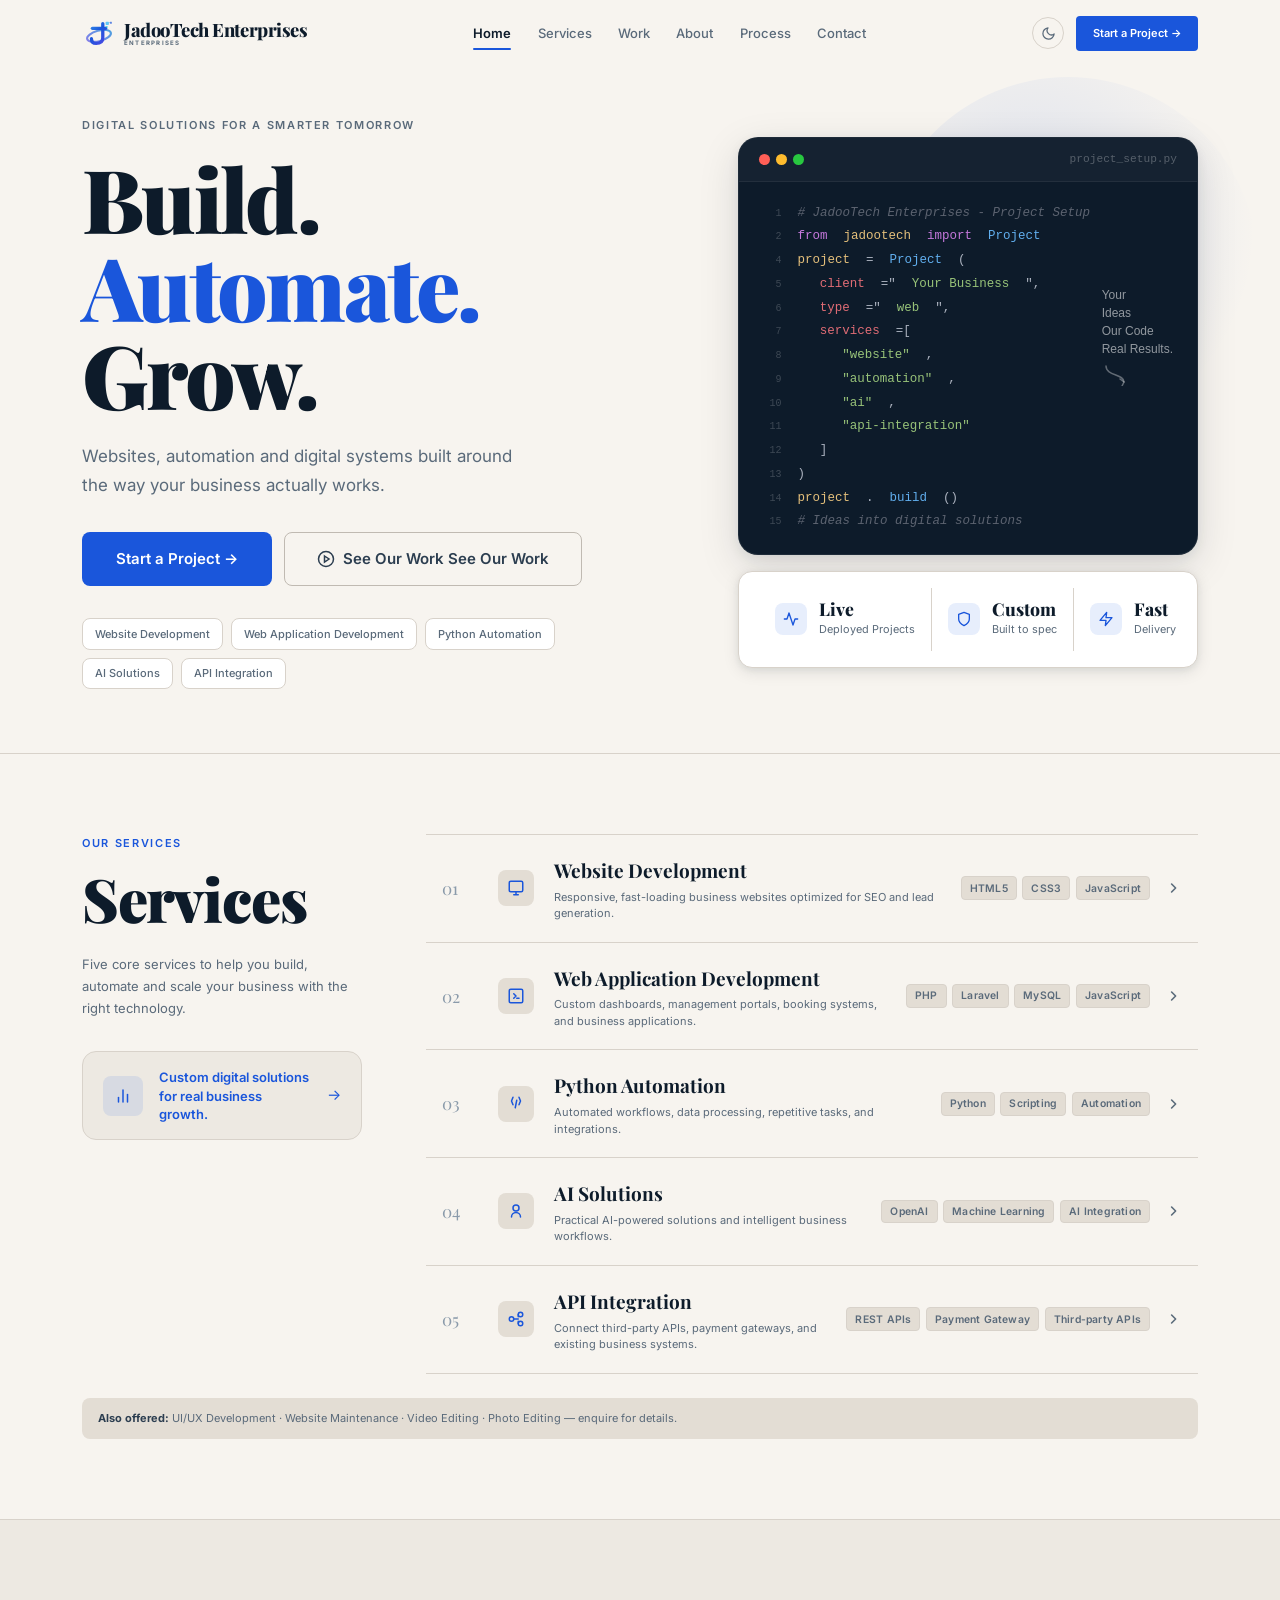
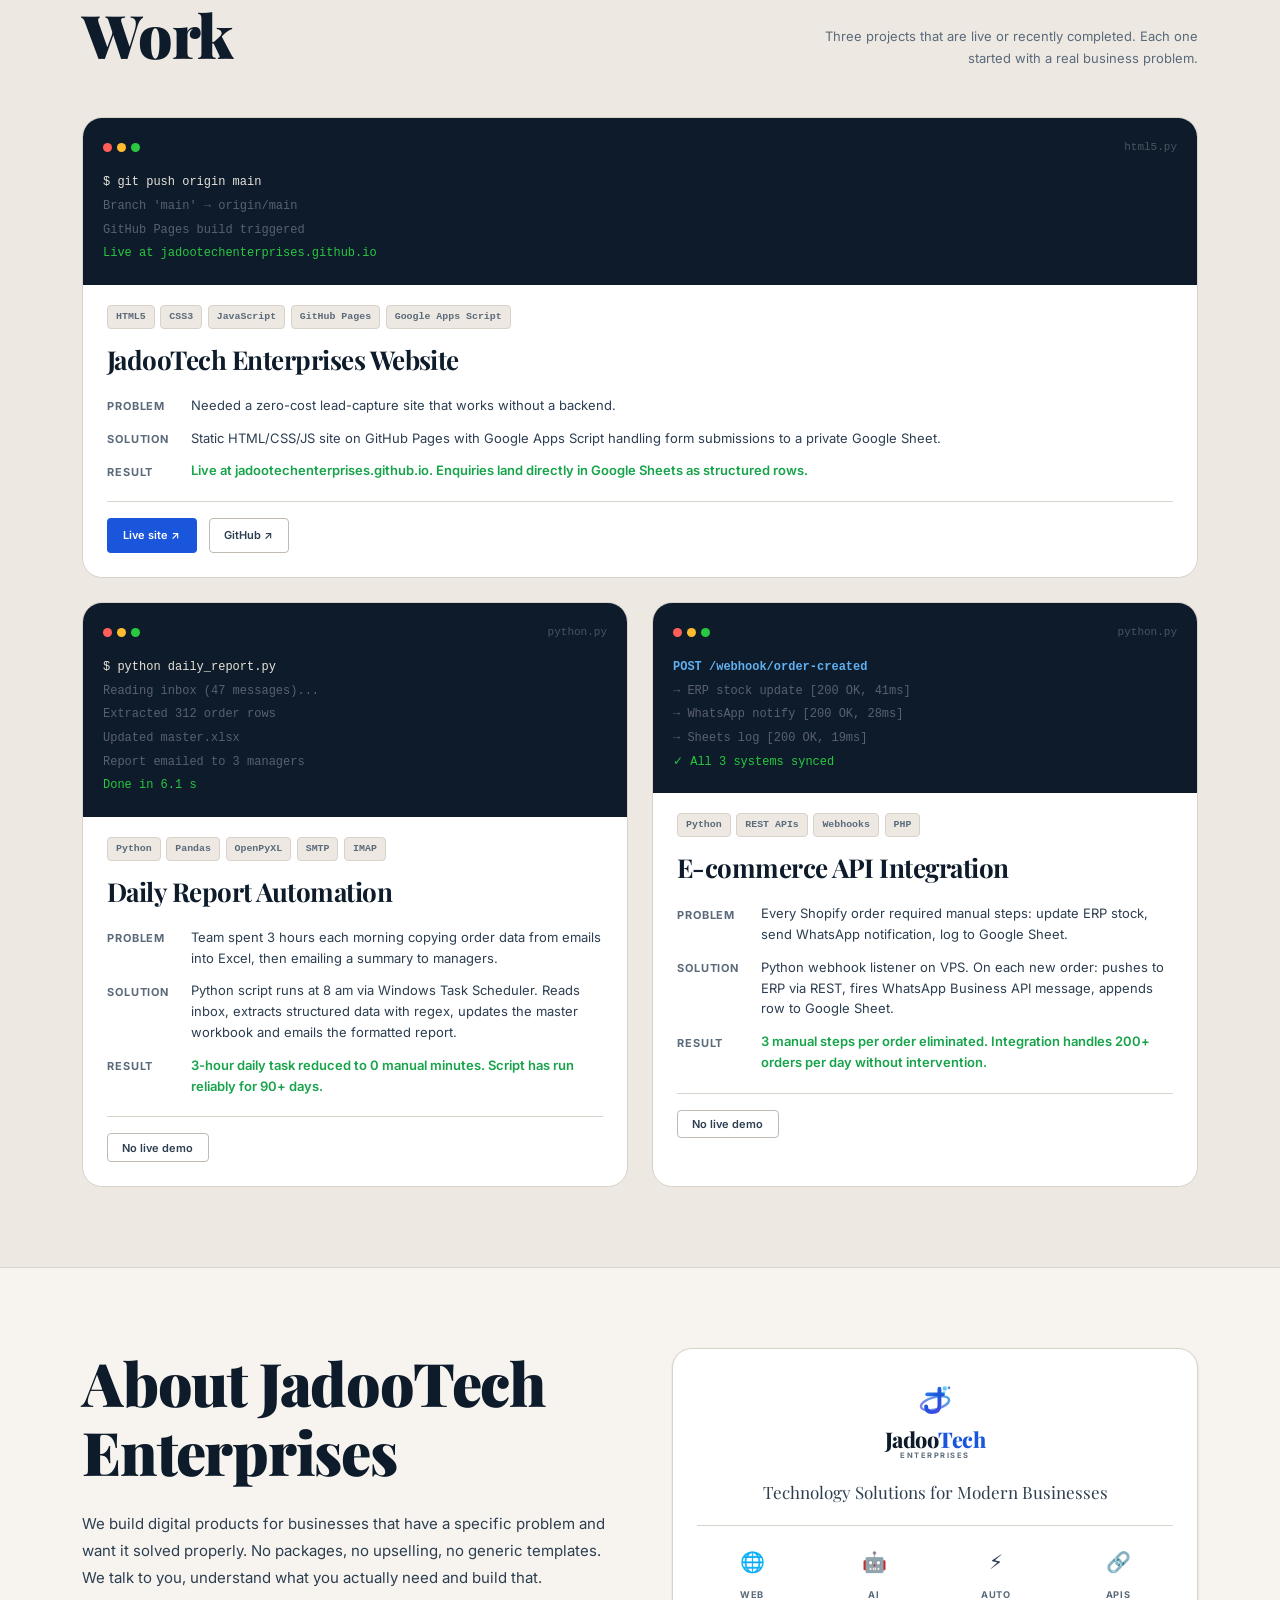
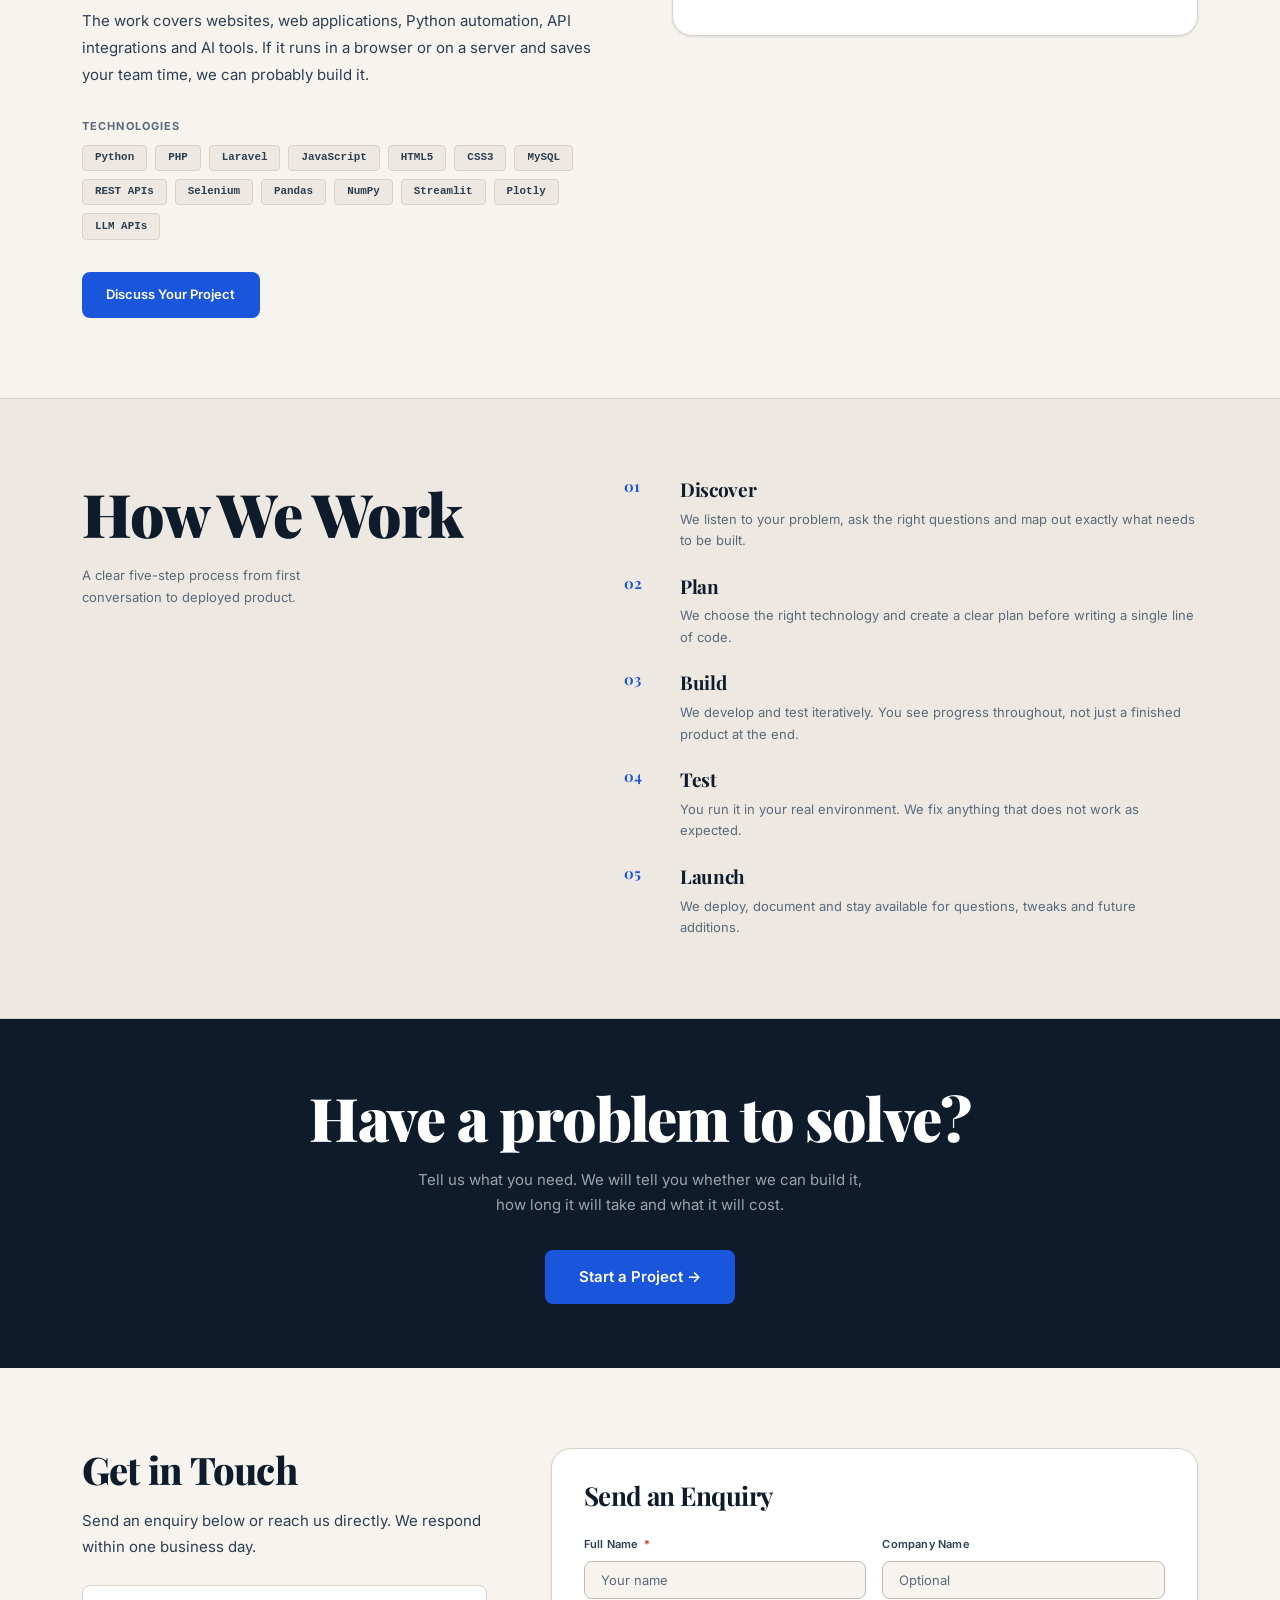
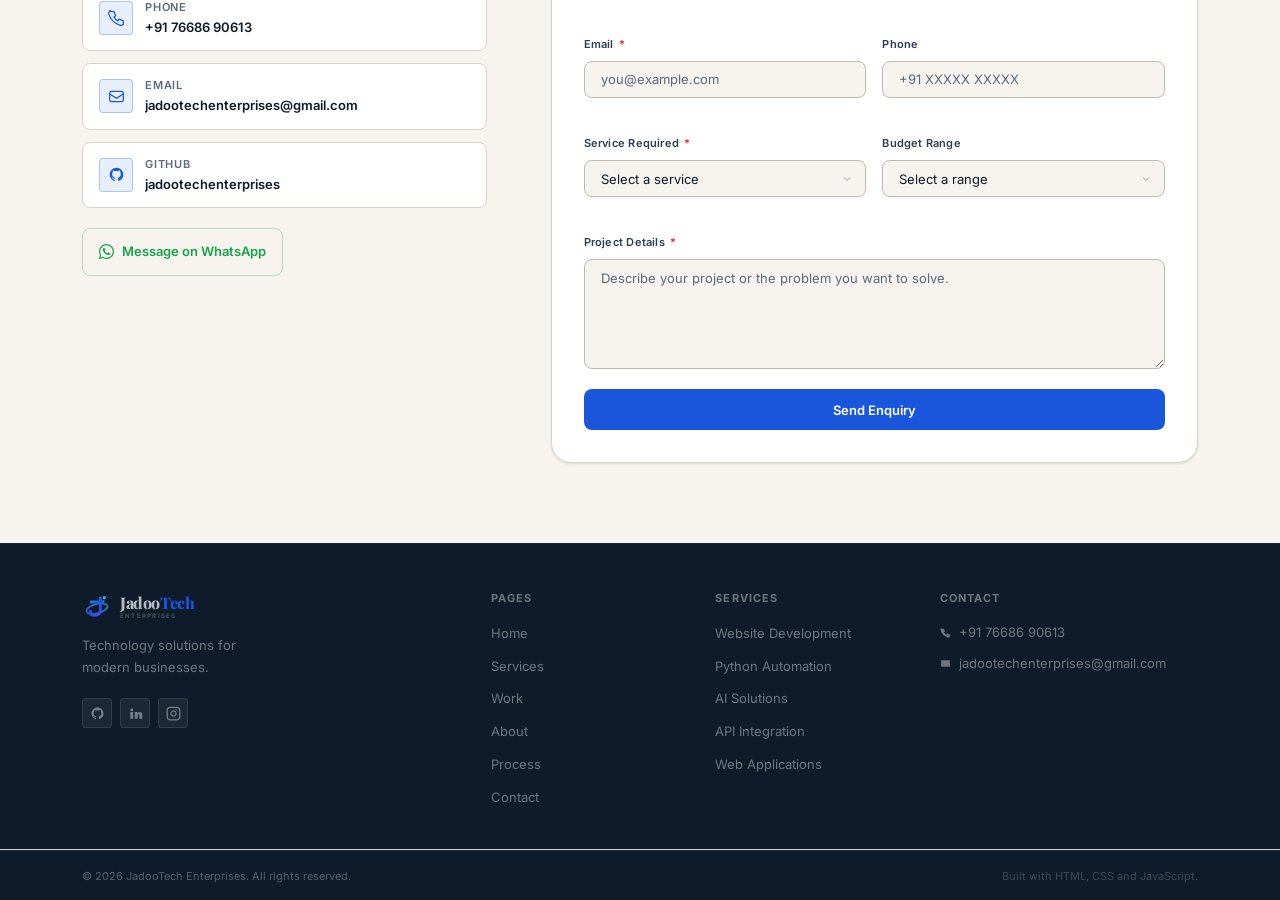
==== commit b9fe0483: "feat(public): refactor site to render from JSON; update robots.txt, CHANGELOG, README" ====
--- a/index.html
+++ b/index.html
@@ -4,27 +4,36 @@
   <meta charset="UTF-8"/>
   <meta name="viewport" content="width=device-width,initial-scale=1.0"/>
   <meta http-equiv="X-UA-Compatible" content="IE=edge"/>
-  <title>JadooTech Enterprises — Web Development, Automation &amp; AI Solutions</title>
-  <meta name="description" content="JadooTech Enterprises builds websites, web applications, Python automation systems and AI tools for small and growing businesses."/>
-  <meta name="author" content="JadooTech Enterprises"/>
-  <meta name="robots" content="index,follow"/>
-  <link rel="canonical" href="https://jadootechenterprises.github.io/"/>
-  <meta property="og:type" content="website"/>
-  <meta property="og:url" content="https://jadootechenterprises.github.io/"/>
-  <meta property="og:title" content="JadooTech Enterprises — Web Development, Automation &amp; AI"/>
-  <meta property="og:description" content="Websites, web applications, Python automation and AI tools built for real business problems."/>
-  <meta property="og:image" content="https://jadootechenterprises.github.io/assets/logo/jadootech-logo.png"/>
-  <meta name="twitter:card" content="summary_large_image"/>
-  <meta name="twitter:url" content="https://jadootechenterprises.github.io/"/>
-  <meta name="twitter:title" content="JadooTech Enterprises — Web Development, Automation &amp; AI"/>
-  <meta name="twitter:description" content="Websites, web applications, Python automation and AI tools built for real business problems."/>
-  <meta name="twitter:image" content="https://jadootechenterprises.github.io/assets/logo/jadootech-logo.png"/>
-  <script type="application/ld+json">{"@context":"https://schema.org","@type":"ProfessionalService","name":"JadooTech Enterprises","url":"https://jadootechenterprises.github.io/","logo":"https://jadootechenterprises.github.io/assets/logo/jadootech-logo.png","description":"Web development, Python automation, API integration and AI solutions for businesses.","email":"jadootechenterprises@gmail.com","telephone":"+917668690613","sameAs":["https://github.com/jadootechenterprises"],"serviceType":["Web Development","Python Automation","API Integration","AI Solutions"]}</script>
-  <link rel="icon" type="image/png" href="assets/logo/jadootech-logo.png"/>
-  <link rel="apple-touch-icon" href="assets/logo/jadootech-logo.png"/>
+  <!-- SEO — filled dynamically from data/site.json -->
+  <title id="page-title">JadooTech Enterprises — Web Development, Automation &amp; AI Solutions</title>
+  <meta name="description"    id="page-desc"      content="JadooTech Enterprises builds websites, web applications, Python automation systems and AI tools for small and growing businesses."/>
+  <meta name="author"                              content="JadooTech Enterprises"/>
+  <meta name="robots"                              content="index,follow"/>
+  <link rel="canonical"       id="page-canonical"  href="https://jadootechenterprises.github.io/"/>
+  <!-- OG -->
+  <meta property="og:type"    content="website"/>
+  <meta property="og:url"     id="og-url"          content="https://jadootechenterprises.github.io/"/>
+  <meta property="og:title"   id="og-title"        content="JadooTech Enterprises — Web Development, Automation &amp; AI"/>
+  <meta property="og:description" id="og-desc"     content="Websites, web applications, Python automation and AI tools built for real business problems."/>
+  <meta property="og:image"   id="og-image"        content="https://jadootechenterprises.github.io/assets/logo/jadootech-logo.png"/>
+  <meta property="og:site_name"                    content="JadooTech Enterprises"/>
+  <!-- Twitter -->
+  <meta name="twitter:card"   content="summary_large_image"/>
+  <meta name="twitter:url"    id="tw-url"          content="https://jadootechenterprises.github.io/"/>
+  <meta name="twitter:title"  id="tw-title"        content="JadooTech Enterprises — Web Development, Automation &amp; AI"/>
+  <meta name="twitter:description" id="tw-desc"    content="Websites, web applications, Python automation and AI tools built for real business problems."/>
+  <meta name="twitter:image"  id="tw-image"        content="https://jadootechenterprises.github.io/assets/logo/jadootech-logo.png"/>
+  <!-- JSON-LD filled by JS -->
+  <script type="application/ld+json" id="json-ld">
+  {"@context":"https://schema.org","@type":"ProfessionalService","name":"JadooTech Enterprises","url":"https://jadootechenterprises.github.io/","logo":"https://jadootechenterprises.github.io/assets/logo/jadootech-logo.png","description":"Web development, Python automation, API integration and AI solutions for businesses.","email":"jadootechenterprises@gmail.com","telephone":"+917668690613","sameAs":["https://github.com/jadootechenterprises"],"serviceType":["Web Development","Python Automation","API Integration","AI Solutions"]}
+  </script>
+  <!-- Favicon -->
+  <link rel="icon"              id="favicon"        type="image/png" href="assets/logo/jadootech-logo.png"/>
+  <link rel="apple-touch-icon"  id="apple-icon"                      href="assets/logo/jadootech-logo.png"/>
+  <!-- Fonts — display font loaded per settings.json -->
   <link rel="preconnect" href="https://fonts.googleapis.com"/>
   <link rel="preconnect" href="https://fonts.gstatic.com" crossorigin/>
-  <link href="https://fonts.googleapis.com/css2?family=Playfair+Display:wght@700;800;900&family=Inter:wght@400;500;600;700&display=swap" rel="stylesheet"/>
+  <link id="google-font-link" href="https://fonts.googleapis.com/css2?family=Playfair+Display:wght@700;800;900&family=Inter:wght@400;500;600;700&display=swap" rel="stylesheet"/>
   <link rel="stylesheet" href="assets/css/main.css"/>
 </head>
 <body>
@@ -34,8 +43,9 @@
 <!-- ── NAVBAR ─────────────────────────────────────────────── -->
 <header class="navbar" id="navbar" role="banner">
   <div class="nav-container">
-    <a href="#home" class="nav-logo" aria-label="JadooTech Enterprises — home">
-      <div class="jt-logo jt-logo--nav">
+    <a href="#home" class="nav-logo" id="nav-logo-link" aria-label="JadooTech Enterprises — home">
+      <div class="jt-logo jt-logo--nav" id="nav-logo-inner">
+        <!-- Logo SVG injected by JS; falls back to text if data fails -->
         <div class="jt-symbol" aria-hidden="true">
           <svg width="34" height="34" viewBox="0 0 36 36" fill="none">
             <defs>
@@ -51,27 +61,27 @@
           </svg>
         </div>
         <div class="jt-wordmark">
-          <div class="jt-name"><span class="jt-jadoo">Jadoo</span><span class="jt-tech">Tech</span></div>
-          <div class="jt-sub">ENTERPRISES</div>
+          <div class="jt-name"><span class="jt-jadoo" id="nav-brand-name">JadooTech</span></div>
+          <div class="jt-sub" id="nav-brand-sub">ENTERPRISES</div>
         </div>
       </div>
     </a>
 
     <nav class="nav-links" role="navigation" aria-label="Main navigation">
       <a href="#home"     class="nav-link">Home</a>
-      <a href="#services" class="nav-link">Services</a>
-      <a href="#work"     class="nav-link">Work</a>
-      <a href="#about"    class="nav-link">About</a>
-      <a href="#process"  class="nav-link">Process</a>
-      <a href="#contact"  class="nav-link">Contact</a>
+      <a href="#services" class="nav-link" id="nav-services">Services</a>
+      <a href="#work"     class="nav-link" id="nav-work">Work</a>
+      <a href="#about"    class="nav-link" id="nav-about">About</a>
+      <a href="#process"  class="nav-link" id="nav-process">Process</a>
+      <a href="#contact"  class="nav-link" id="nav-contact">Contact</a>
     </nav>
 
     <div class="nav-actions">
       <button class="theme-toggle" id="theme-toggle" aria-label="Toggle colour theme">
         <svg class="icon-moon" width="15" height="15" viewBox="0 0 24 24" fill="none" stroke="currentColor" stroke-width="2" stroke-linecap="round" stroke-linejoin="round" aria-hidden="true"><path d="M21 12.79A9 9 0 1 1 11.21 3 7 7 0 0 0 21 12.79z"/></svg>
-        <svg class="icon-sun" width="15" height="15" viewBox="0 0 24 24" fill="none" stroke="currentColor" stroke-width="2" stroke-linecap="round" stroke-linejoin="round" aria-hidden="true"><circle cx="12" cy="12" r="5"/><line x1="12" y1="1" x2="12" y2="3"/><line x1="12" y1="21" x2="12" y2="23"/><line x1="4.22" y1="4.22" x2="5.64" y2="5.64"/><line x1="18.36" y1="18.36" x2="19.78" y2="19.78"/><line x1="1" y1="12" x2="3" y2="12"/><line x1="21" y1="12" x2="23" y2="12"/><line x1="4.22" y1="19.78" x2="5.64" y2="18.36"/><line x1="18.36" y1="5.64" x2="19.78" y2="4.22"/></svg>
+        <svg class="icon-sun"  width="15" height="15" viewBox="0 0 24 24" fill="none" stroke="currentColor" stroke-width="2" stroke-linecap="round" stroke-linejoin="round" aria-hidden="true"><circle cx="12" cy="12" r="5"/><line x1="12" y1="1" x2="12" y2="3"/><line x1="12" y1="21" x2="12" y2="23"/><line x1="4.22" y1="4.22" x2="5.64" y2="5.64"/><line x1="18.36" y1="18.36" x2="19.78" y2="19.78"/><line x1="1" y1="12" x2="3" y2="12"/><line x1="21" y1="12" x2="23" y2="12"/><line x1="4.22" y1="19.78" x2="5.64" y2="18.36"/><line x1="18.36" y1="5.64" x2="19.78" y2="4.22"/></svg>
       </button>
-      <a href="#contact" class="btn btn-primary btn-sm">Start a Project →</a>
+      <a href="#contact" class="btn btn-primary btn-sm" id="nav-cta">Start a Project →</a>
       <button class="hamburger" id="hamburger" aria-label="Toggle mobile menu" aria-expanded="false" aria-controls="mobile-menu">
         <span class="hamburger-line"></span>
         <span class="hamburger-line"></span>
@@ -92,384 +102,328 @@
 
 <main id="main-content">
 
-<!-- ── HERO ───────────────────────────────────────────────── -->
-<section class="hero" id="home" aria-labelledby="hero-heading">
-  <div class="container">
-    <div class="hero-inner">
-      <!-- Left -->
-      <div class="hero-content reveal">
-        <span class="hero-kicker">Digital solutions for a smarter tomorrow</span>
-        <h1 class="hero-h1" id="hero-heading">
-          Build.<br>
-          <span class="hl-blue">Automate.</span><br>
-          Grow.
-        </h1>
-        <p class="hero-sub">Websites, automation and digital systems built around the way your business actually works.</p>
-        <div class="hero-btns">
-          <a href="#contact"  class="btn btn-primary btn-lg">Start a Project →</a>
-          <a href="#work"     class="btn btn-outline btn-lg">
-            <svg width="18" height="18" viewBox="0 0 24 24" fill="none" stroke="currentColor" stroke-width="2" aria-hidden="true"><circle cx="12" cy="12" r="10"/><polygon points="10 8 16 12 10 16 10 8"/></svg>
-            See Our Work
-          </a>
-        </div>
-        <div class="hero-tags" aria-label="Core services">
-          <a href="#services" class="hero-tag">
-            <svg width="13" height="13" viewBox="0 0 16 16" fill="none" aria-hidden="true"><rect x="1" y="2" width="14" height="10" rx="1.5" stroke="currentColor" stroke-width="1.3" fill="none"/><path d="M5 14H11M8 12V14" stroke="currentColor" stroke-width="1.3" stroke-linecap="round"/></svg>
-            Website Development
-          </a>
-          <a href="#services" class="hero-tag">
-            <svg width="13" height="13" viewBox="0 0 16 16" fill="none" aria-hidden="true"><rect x="2" y="2" width="12" height="12" rx="2" stroke="currentColor" stroke-width="1.3" fill="none"/><path d="M5 6l3 3 3-3" stroke="currentColor" stroke-width="1.3" stroke-linecap="round" stroke-linejoin="round"/></svg>
-            Web Application Development
-          </a>
-          <a href="#services" class="hero-tag">
-            <svg width="13" height="13" viewBox="0 0 16 16" fill="none" aria-hidden="true"><path d="M4 3L2 8L4 13M12 3L14 8L12 13M7 11L9 5" stroke="currentColor" stroke-width="1.3" stroke-linecap="round" stroke-linejoin="round"/></svg>
-            Python Automation
-          </a>
-          <a href="#services" class="hero-tag">
-            <svg width="13" height="13" viewBox="0 0 16 16" fill="none" aria-hidden="true"><circle cx="8" cy="7" r="3" stroke="currentColor" stroke-width="1.3" fill="none"/><path d="M4 14c0-2.2 1.8-4 4-4s4 1.8 4 4" stroke="currentColor" stroke-width="1.3" stroke-linecap="round"/></svg>
-            AI Solutions
-          </a>
-          <a href="#services" class="hero-tag">
-            <svg width="13" height="13" viewBox="0 0 16 16" fill="none" aria-hidden="true"><circle cx="4" cy="8" r="2.5" stroke="currentColor" stroke-width="1.3" fill="none"/><circle cx="12" cy="4" r="2.5" stroke="currentColor" stroke-width="1.3" fill="none"/><circle cx="12" cy="12" r="2.5" stroke="currentColor" stroke-width="1.3" fill="none"/><path d="M6.5 8H9.5M9.5 4V6M9.5 10V12" stroke="currentColor" stroke-width="1.3"/></svg>
-            API Integration
-          </a>
-        </div>
-      </div>
-
-      <!-- Right: code card + metrics -->
-      <div class="hero-visual reveal reveal-delay-1" aria-hidden="true">
-        <div class="hero-blob"></div>
-
-        <!-- Code card -->
-        <div class="code-card">
-          <div class="cc-titlebar">
-            <div class="cc-dots">
-              <span class="cc-dot r"></span>
-              <span class="cc-dot y"></span>
-              <span class="cc-dot g"></span>
-            </div>
-            <span class="cc-filename">project_setup.py</span>
-          </div>
-          <div class="cc-body">
-            <div class="cc-line"><span class="lc-comment"># JadooTech Enterprises - Project Setup</span></div>
-            <div class="cc-line"><span class="lc-kw">from</span> <span class="lc-var">jadootech</span> <span class="lc-kw">import</span> <span class="lc-fn">Project</span></div>
-            <div class="cc-line cc-line-blank"></div>
-            <div class="cc-line"><span class="lc-var">project</span> <span class="lc-punc">= </span><span class="lc-fn">Project</span><span class="lc-punc">(</span></div>
-            <div class="cc-line"><span class="lc-prop" style="padding-left:1.4rem">client</span><span class="lc-punc">="</span><span class="lc-str">Your Business</span><span class="lc-punc">",</span></div>
-            <div class="cc-line"><span class="lc-prop" style="padding-left:1.4rem">type</span><span class="lc-punc">="</span><span class="lc-str">web</span><span class="lc-punc">",</span></div>
-            <div class="cc-line"><span class="lc-prop" style="padding-left:1.4rem">services</span><span class="lc-punc">=[</span></div>
-            <div class="cc-line"><span class="lc-str" style="padding-left:2.8rem">"website"</span><span class="lc-punc">,</span></div>
-            <div class="cc-line"><span class="lc-str" style="padding-left:2.8rem">"automation"</span><span class="lc-punc">,</span></div>
-            <div class="cc-line"><span class="lc-str" style="padding-left:2.8rem">"ai"</span><span class="lc-punc">,</span></div>
-            <div class="cc-line"><span class="lc-str" style="padding-left:2.8rem">"api-integration"</span></div>
-            <div class="cc-line"><span class="lc-punc" style="padding-left:1.4rem">]</span></div>
-            <div class="cc-line"><span class="lc-punc">)</span></div>
-            <div class="cc-line"><span class="lc-var">project</span><span class="lc-punc">.</span><span class="lc-fn">build</span><span class="lc-punc">()</span></div>
-            <div class="cc-line"><span class="lc-comment"># Ideas into digital solutions</span></div>
-          </div>
-          <div class="cc-annotation" aria-hidden="true">
-            Your<br>Ideas<br>Our Code<br>Real Results.
-            <svg width="28" height="24" viewBox="0 0 28 24" fill="none" stroke="currentColor" stroke-width="1.5" stroke-linecap="round"><path d="M4 4 C4 14 22 12 22 20"/><path d="M18 17 L22 20 L20 24"/></svg>
-          </div>
-        </div>
-
-        <!-- Metrics — 3 real non-numeric points -->
-        <div class="metrics-card">
-          <div class="metric">
-            <div class="metric-icon" aria-hidden="true">
-              <svg width="18" height="18" viewBox="0 0 24 24" fill="none" stroke="currentColor" stroke-width="2" stroke-linecap="round" stroke-linejoin="round"><polyline points="22 12 18 12 15 21 9 3 6 12 2 12"/></svg>
-            </div>
-            <div class="metric-body">
-              <div class="metric-val">Live</div>
-              <div class="metric-lbl">Deployed Projects</div>
-            </div>
-          </div>
-          <div class="metric-sep" aria-hidden="true"></div>
-          <div class="metric">
-            <div class="metric-icon" aria-hidden="true">
-              <svg width="18" height="18" viewBox="0 0 24 24" fill="none" stroke="currentColor" stroke-width="2" stroke-linecap="round" stroke-linejoin="round"><path d="M12 22s8-4 8-10V5l-8-3-8 3v7c0 6 8 10 8 10z"/></svg>
-            </div>
-            <div class="metric-body">
-              <div class="metric-val">Custom</div>
-              <div class="metric-lbl">Built to spec</div>
-            </div>
-          </div>
-          <div class="metric-sep" aria-hidden="true"></div>
-          <div class="metric">
-            <div class="metric-icon" aria-hidden="true">
-              <svg width="18" height="18" viewBox="0 0 24 24" fill="none" stroke="currentColor" stroke-width="2" stroke-linecap="round" stroke-linejoin="round"><polygon points="13 2 3 14 12 14 11 22 21 10 12 10 13 2"/></svg>
-            </div>
-            <div class="metric-body">
-              <div class="metric-val">Fast</div>
-              <div class="metric-lbl">Delivery</div>
-            </div>
-          </div>
-        </div>
-      </div>
-    </div>
-  </div>
-</section>
-
-<hr class="rule"/>
-
-<!-- ── SERVICES ───────────────────────────────────────────── -->
-<section class="services-section section" id="services" aria-labelledby="svc-heading">
-  <div class="container">
-    <div class="svc-layout">
-
-      <!-- Left panel -->
-      <div class="svc-left reveal">
-        <p class="svc-kicker">Our Services</p>
-        <h2 class="svc-heading" id="svc-heading">Services</h2>
-        <p class="svc-sub">Five core services to help you build, automate and scale your business with the right technology.</p>
-        <a href="#contact" class="svc-promo">
-          <div class="svc-promo-icon" aria-hidden="true">
-            <svg width="18" height="18" viewBox="0 0 24 24" fill="none" stroke="currentColor" stroke-width="2" stroke-linecap="round" stroke-linejoin="round"><line x1="18" y1="20" x2="18" y2="10"/><line x1="12" y1="20" x2="12" y2="4"/><line x1="6" y1="20" x2="6" y2="14"/></svg>
-          </div>
-          <span class="svc-promo-text">Custom digital solutions<br>for real business growth.</span>
-          <span class="svc-promo-arrow" aria-hidden="true">→</span>
+  <!-- ── HERO ─────────────────────────────────────────────── -->
+  <section class="hero section--lg" id="home" aria-labelledby="hero-h1">
+    <div class="container">
+      <div class="hero-inner">
+        <div class="hero-content reveal">
+          <span class="hero-kicker" id="hero-kicker">Digital solutions for a smarter tomorrow</span>
+          <h1 class="hero-h1" id="hero-h1">
+            Build.<br>
+            <span class="hl-blue" id="hero-headline-span">Automate.</span><br>
+            Grow.
+          </h1>
+          <p class="hero-sub" id="hero-sub">Websites, automation and digital systems built around the way your business actually works.</p>
+          <div class="hero-btns">
+            <a href="#contact"  class="btn btn-primary btn-lg" id="hero-cta-primary">Start a Project →</a>
+            <a href="#work"     class="btn btn-outline  btn-lg" id="hero-cta-secondary">
+              <svg width="18" height="18" viewBox="0 0 24 24" fill="none" stroke="currentColor" stroke-width="2" aria-hidden="true"><circle cx="12" cy="12" r="10"/><polygon points="10 8 16 12 10 16 10 8"/></svg>
+              See Our Work
+            </a>
+          </div>
+          <div class="hero-tags" id="hero-tags" aria-label="Core services">
+            <!-- Populated from home.json -->
+            <a href="#services" class="hero-tag"><svg width="13" height="13" viewBox="0 0 16 16" fill="none" aria-hidden="true"><rect x="1" y="2" width="14" height="10" rx="1.5" stroke="currentColor" stroke-width="1.3" fill="none"/><path d="M5 14H11M8 12V14" stroke="currentColor" stroke-width="1.3" stroke-linecap="round"/></svg>Website Development</a>
+            <a href="#services" class="hero-tag"><svg width="13" height="13" viewBox="0 0 16 16" fill="none" aria-hidden="true"><rect x="2" y="2" width="12" height="12" rx="2" stroke="currentColor" stroke-width="1.3" fill="none"/><path d="M5 6l3 3 3-3" stroke="currentColor" stroke-width="1.3" stroke-linecap="round" stroke-linejoin="round"/></svg>Web Application Development</a>
+            <a href="#services" class="hero-tag"><svg width="13" height="13" viewBox="0 0 16 16" fill="none" aria-hidden="true"><path d="M4 3L2 8L4 13M12 3L14 8L12 13M7 11L9 5" stroke="currentColor" stroke-width="1.3" stroke-linecap="round" stroke-linejoin="round"/></svg>Python Automation</a>
+            <a href="#services" class="hero-tag"><svg width="13" height="13" viewBox="0 0 16 16" fill="none" aria-hidden="true"><circle cx="8" cy="7" r="3" stroke="currentColor" stroke-width="1.3" fill="none"/><path d="M4 14c0-2.2 1.8-4 4-4s4 1.8 4 4" stroke="currentColor" stroke-width="1.3" stroke-linecap="round"/></svg>AI Solutions</a>
+            <a href="#services" class="hero-tag"><svg width="13" height="13" viewBox="0 0 16 16" fill="none" aria-hidden="true"><circle cx="4" cy="8" r="2.5" stroke="currentColor" stroke-width="1.3" fill="none"/><circle cx="12" cy="4" r="2.5" stroke="currentColor" stroke-width="1.3" fill="none"/><circle cx="12" cy="12" r="2.5" stroke="currentColor" stroke-width="1.3" fill="none"/><path d="M6.5 8H9.5M9.5 4V6M9.5 10V12" stroke="currentColor" stroke-width="1.3"/></svg>API Integration</a>
+          </div>
+        </div>
+
+        <div class="hero-visual reveal reveal-delay-1" aria-hidden="true">
+          <div class="hero-blob"></div>
+          <div class="code-card">
+            <div class="cc-titlebar">
+              <div class="cc-dots"><span class="cc-dot r"></span><span class="cc-dot y"></span><span class="cc-dot g"></span></div>
+              <span class="cc-filename">project_setup.py</span>
+            </div>
+            <div class="cc-body">
+              <div class="cc-line"><span class="lc-comment"># JadooTech Enterprises - Project Setup</span></div>
+              <div class="cc-line"><span class="lc-kw">from</span> <span class="lc-var">jadootech</span> <span class="lc-kw">import</span> <span class="lc-fn">Project</span></div>
+              <div class="cc-line cc-line-blank"></div>
+              <div class="cc-line"><span class="lc-var">project</span> <span class="lc-punc">= </span><span class="lc-fn">Project</span><span class="lc-punc">(</span></div>
+              <div class="cc-line"><span class="lc-prop" style="padding-left:1.4rem">client</span><span class="lc-punc">="</span><span class="lc-str">Your Business</span><span class="lc-punc">",</span></div>
+              <div class="cc-line"><span class="lc-prop" style="padding-left:1.4rem">type</span><span class="lc-punc">="</span><span class="lc-str">web</span><span class="lc-punc">",</span></div>
+              <div class="cc-line"><span class="lc-prop" style="padding-left:1.4rem">services</span><span class="lc-punc">=[</span></div>
+              <div class="cc-line"><span class="lc-str" style="padding-left:2.8rem">"website"</span><span class="lc-punc">,</span></div>
+              <div class="cc-line"><span class="lc-str" style="padding-left:2.8rem">"automation"</span><span class="lc-punc">,</span></div>
+              <div class="cc-line"><span class="lc-str" style="padding-left:2.8rem">"ai"</span><span class="lc-punc">,</span></div>
+              <div class="cc-line"><span class="lc-str" style="padding-left:2.8rem">"api-integration"</span></div>
+              <div class="cc-line"><span class="lc-punc" style="padding-left:1.4rem">]</span></div>
+              <div class="cc-line"><span class="lc-punc">)</span></div>
+              <div class="cc-line"><span class="lc-var">project</span><span class="lc-punc">.</span><span class="lc-fn">build</span><span class="lc-punc">()</span></div>
+              <div class="cc-line"><span class="lc-comment"># Ideas into digital solutions</span></div>
+            </div>
+            <div class="cc-annotation" aria-hidden="true">Your<br>Ideas<br>Our Code<br>Real Results.
+              <svg width="28" height="24" viewBox="0 0 28 24" fill="none" stroke="currentColor" stroke-width="1.5" stroke-linecap="round"><path d="M4 4 C4 14 22 12 22 20"/><path d="M18 17 L22 20 L20 24"/></svg>
+            </div>
+          </div>
+          <div class="metrics-card" id="metrics-card">
+            <div class="metric">
+              <div class="metric-icon" aria-hidden="true"><svg width="16" height="16" viewBox="0 0 24 24" fill="none" stroke="currentColor" stroke-width="2" stroke-linecap="round" stroke-linejoin="round"><polyline points="22 12 18 12 15 21 9 3 6 12 2 12"/></svg></div>
+              <div class="metric-body"><div class="metric-val" id="m0-val">Live</div><div class="metric-lbl" id="m0-lbl">Deployed Projects</div></div>
+            </div>
+            <div class="metric-sep" aria-hidden="true"></div>
+            <div class="metric">
+              <div class="metric-icon" aria-hidden="true"><svg width="16" height="16" viewBox="0 0 24 24" fill="none" stroke="currentColor" stroke-width="2" stroke-linecap="round" stroke-linejoin="round"><path d="M12 22s8-4 8-10V5l-8-3-8 3v7c0 6 8 10 8 10z"/></svg></div>
+              <div class="metric-body"><div class="metric-val" id="m1-val">Custom</div><div class="metric-lbl" id="m1-lbl">Built to spec</div></div>
+            </div>
+            <div class="metric-sep" aria-hidden="true"></div>
+            <div class="metric">
+              <div class="metric-icon" aria-hidden="true"><svg width="16" height="16" viewBox="0 0 24 24" fill="none" stroke="currentColor" stroke-width="2" stroke-linecap="round" stroke-linejoin="round"><polygon points="13 2 3 14 12 14 11 22 21 10 12 10 13 2"/></svg></div>
+              <div class="metric-body"><div class="metric-val" id="m2-val">Fast</div><div class="metric-lbl" id="m2-lbl">Delivery</div></div>
+            </div>
+          </div>
+        </div>
+      </div>
+    </div>
+  </section>
+
+  <hr class="rule"/>
+
+  <!-- ── SERVICES ───────────────────────────────────────────── -->
+  <section class="services-section section" id="services" aria-labelledby="svc-heading">
+    <div class="container">
+      <div class="svc-layout">
+        <div class="svc-left reveal">
+          <p class="svc-kicker"    id="svc-kicker">Our Services</p>
+          <h2 class="svc-heading"  id="svc-heading">Services</h2>
+          <p class="svc-sub"       id="svc-sub">Five core services to help you build, automate and scale your business with the right technology.</p>
+          <a href="#contact" class="svc-promo">
+            <div class="svc-promo-icon" aria-hidden="true">
+              <svg width="18" height="18" viewBox="0 0 24 24" fill="none" stroke="currentColor" stroke-width="2" stroke-linecap="round" stroke-linejoin="round"><line x1="18" y1="20" x2="18" y2="10"/><line x1="12" y1="20" x2="12" y2="4"/><line x1="6" y1="20" x2="6" y2="14"/></svg>
+            </div>
+            <span class="svc-promo-text">Custom digital solutions<br>for real business growth.</span>
+            <span class="svc-promo-arrow" aria-hidden="true">→</span>
+          </a>
+        </div>
+        <div class="svc-rows reveal reveal-delay-1" id="services-list" role="list">
+          <!-- Populated from services.json -->
+          <noscript><p style="padding:1rem;color:#666">Please enable JavaScript to view services.</p></noscript>
+        </div>
+      </div>
+      <div class="svc-also reveal" style="margin-top:var(--s6)" id="svc-also">
+        <strong>Also offered:</strong> UI/UX Development · Website Maintenance · Video Editing · Photo Editing — <a href="#contact" class="link">enquire for details</a>.
+      </div>
+    </div>
+  </section>
+
+  <hr class="rule"/>
+
+  <!-- ── WORK ───────────────────────────────────────────────── -->
+  <section class="work-section section section--alt" id="work" aria-labelledby="work-heading">
+    <div class="container">
+      <div class="work-header reveal">
+        <h2 class="work-heading" id="work-heading">Work</h2>
+        <p class="work-sub" id="work-sub">Three projects that are live or recently completed. Each one started with a real business problem.</p>
+      </div>
+      <div class="work-grid" id="projects-list">
+        <noscript><p style="padding:1rem;color:#666">Please enable JavaScript to view projects.</p></noscript>
+      </div>
+    </div>
+  </section>
+
+  <hr class="rule"/>
+
+  <!-- ── ABOUT ──────────────────────────────────────────────── -->
+  <section class="about-section section" id="about" aria-labelledby="about-heading">
+    <div class="container">
+      <div class="about-inner">
+        <div class="reveal">
+          <h2 class="about-heading" id="about-heading">About JadooTech Enterprises</h2>
+          <div id="about-paragraphs">
+            <p class="about-text">We build digital products for businesses that have a specific problem and want it solved properly. No packages, no upselling, no generic templates. We talk to you, understand what you actually need and build that.</p>
+            <p class="about-text">The work covers websites, web applications, Python automation, API integrations and AI tools. If it runs in a browser or on a server and saves your team time, we can probably build it.</p>
+          </div>
+          <div class="tech-cluster">
+            <h4>Technologies</h4>
+            <div class="tech-tags" id="tech-tags-about">
+              <!-- Populated from tools.json -->
+            </div>
+          </div>
+          <div style="margin-top:var(--s8)">
+            <a href="#contact" class="btn btn-primary" id="about-cta">Discuss Your Project</a>
+          </div>
+        </div>
+        <div class="reveal reveal-delay-1" aria-hidden="true">
+          <div class="about-card">
+            <div class="about-logo-wrap">
+              <div class="jt-logo jt-logo--about">
+                <div class="jt-symbol">
+                  <svg width="40" height="40" viewBox="0 0 36 36" fill="none">
+                    <defs>
+                      <linearGradient id="ag1" x1="0" y1="0" x2="36" y2="36" gradientUnits="userSpaceOnUse"><stop offset="0%" stop-color="#4FC3F7"/><stop offset="45%" stop-color="#1A56DB"/><stop offset="100%" stop-color="#7C3AED"/></linearGradient>
+                      <linearGradient id="ag2" x1="36" y1="0" x2="0" y2="36" gradientUnits="userSpaceOnUse"><stop offset="0%" stop-color="#06B6D4" stop-opacity=".9"/><stop offset="100%" stop-color="#7C3AED" stop-opacity=".7"/></linearGradient>
+                    </defs>
+                    <ellipse cx="18" cy="20" rx="13" ry="5.5" stroke="url(#ag2)" stroke-width="2.2" fill="none" stroke-linecap="round" transform="rotate(-15 18 20)"/>
+                    <path d="M22 7L22 22Q22 28 15 28Q10 28 10 23" stroke="url(#ag1)" stroke-width="3.5" stroke-linecap="round" stroke-linejoin="round" fill="none"/>
+                    <path d="M11 12L25 12" stroke="url(#ag1)" stroke-width="3.5" stroke-linecap="round"/>
+                    <rect x="25" y="5" width="3.5" height="3.5" rx=".8" fill="#4FC3F7" opacity=".9"/>
+                    <rect x="29.5" y="5" width="2.2" height="2.2" rx=".5" fill="#1A56DB" opacity=".7"/>
+                    <rect x="25" y="9.5" width="2.2" height="2.2" rx=".5" fill="#06B6D4" opacity=".6"/>
+                  </svg>
+                </div>
+                <div class="jt-wordmark">
+                  <div class="jt-name"><span class="jt-jadoo">Jadoo</span><span class="jt-tech">Tech</span></div>
+                  <div class="jt-sub">ENTERPRISES</div>
+                </div>
+              </div>
+            </div>
+            <p class="about-card-tagline" id="about-card-tagline">Technology Solutions<br>for Modern Businesses</p>
+            <div class="about-divider"></div>
+            <div class="about-pillars">
+              <div class="ab-pillar"><span class="ab-icon">🌐</span><span class="ab-label">Web</span></div>
+              <div class="ab-pillar"><span class="ab-icon">🤖</span><span class="ab-label">AI</span></div>
+              <div class="ab-pillar"><span class="ab-icon">⚡</span><span class="ab-label">Auto</span></div>
+              <div class="ab-pillar"><span class="ab-icon">🔗</span><span class="ab-label">APIs</span></div>
+            </div>
+          </div>
+        </div>
+      </div>
+    </div>
+  </section>
+
+  <hr class="rule"/>
+
+  <!-- ── PROCESS ─────────────────────────────────────────────── -->
+  <section class="process-section section section--alt" id="process" aria-labelledby="process-heading">
+    <div class="container">
+      <div class="process-inner">
+        <div class="process-left reveal">
+          <h2 id="process-heading">How We Work</h2>
+          <p id="process-subtext">A clear five-step process from first conversation to deployed product.</p>
+        </div>
+        <ol class="process-steps" id="process-steps">
+          <!-- Populated from process.json -->
+          <li class="process-step reveal"><span class="ps-num" aria-hidden="true">01</span><div><h3 class="ps-title">Discover</h3><p class="ps-desc">We listen to your problem, ask the right questions and map out exactly what needs to be built.</p></div></li>
+          <li class="process-step reveal reveal-delay-1"><span class="ps-num" aria-hidden="true">02</span><div><h3 class="ps-title">Plan</h3><p class="ps-desc">We choose the right technology and create a clear plan before writing a single line of code.</p></div></li>
+          <li class="process-step reveal reveal-delay-2"><span class="ps-num" aria-hidden="true">03</span><div><h3 class="ps-title">Build</h3><p class="ps-desc">We develop and test iteratively. You see progress throughout, not just a finished product at the end.</p></div></li>
+          <li class="process-step reveal reveal-delay-3"><span class="ps-num" aria-hidden="true">04</span><div><h3 class="ps-title">Test</h3><p class="ps-desc">You run it in your real environment. We fix anything that does not work as expected.</p></div></li>
+          <li class="process-step reveal"><span class="ps-num" aria-hidden="true">05</span><div><h3 class="ps-title">Launch</h3><p class="ps-desc">We deploy, document and stay available for questions, tweaks and future additions.</p></div></li>
+        </ol>
+      </div>
+    </div>
+  </section>
+
+  <hr class="rule"/>
+
+  <!-- ── CTA ────────────────────────────────────────────────── -->
+  <section class="cta-section" aria-label="Start a project">
+    <div class="container cta-inner">
+      <div class="cta-content reveal">
+        <div class="cta-orb" aria-hidden="true"></div>
+        <h2 class="cta-heading" id="cta-heading">Have a problem to solve?</h2>
+        <p class="cta-desc" id="cta-desc">Tell us what you need. We will tell you whether we can build it, how long it will take and what it will cost.</p>
+        <a href="#contact" class="btn btn-primary btn-lg">Start a Project →</a>
+      </div>
+    </div>
+  </section>
+
+  <!-- ── CONTACT ─────────────────────────────────────────────── -->
+  <section class="contact-section section" id="contact" aria-labelledby="contact-heading">
+    <div class="container contact-inner">
+      <div class="contact-info reveal">
+        <h2 id="contact-heading">Get in Touch</h2>
+        <p class="contact-desc">Send an enquiry below or reach us directly. We respond within one business day.</p>
+        <div class="contact-details">
+          <a href="tel:+917668690613" class="contact-item" id="contact-phone-link" aria-label="Call us">
+            <div class="ci-icon" aria-hidden="true"><svg width="17" height="17" viewBox="0 0 20 20" fill="none"><path d="M3 3h4l2 5-2 1.5C8.065 11.564 9.436 12.935 11.5 14L13 12l5 2v4s-2 2-4 1C7.448 16.896 3.104 12.552 1 6c-1-2 1-4 2-4z" stroke="currentColor" stroke-width="1.5" fill="none" stroke-linejoin="round"/></svg></div>
+            <div class="ci-text"><span class="ci-label">Phone</span><span class="ci-value" id="contact-phone-val">+91 76686 90613</span></div>
+          </a>
+          <a href="mailto:jadootechenterprises@gmail.com" class="contact-item" id="contact-email-link" aria-label="Email us">
+            <div class="ci-icon" aria-hidden="true"><svg width="17" height="17" viewBox="0 0 20 20" fill="none"><rect x="2" y="4" width="16" height="12" rx="2" stroke="currentColor" stroke-width="1.5" fill="none"/><path d="M2 7l8 5 8-5" stroke="currentColor" stroke-width="1.5" stroke-linecap="round"/></svg></div>
+            <div class="ci-text"><span class="ci-label">Email</span><span class="ci-value" id="contact-email-val">jadootechenterprises@gmail.com</span></div>
+          </a>
+          <a href="https://github.com/jadootechenterprises" target="_blank" rel="noopener noreferrer" class="contact-item" id="contact-github-link" aria-label="GitHub">
+            <div class="ci-icon" aria-hidden="true"><svg width="17" height="17" viewBox="0 0 20 20" fill="currentColor"><path d="M10 2C5.58 2 2 5.58 2 10c0 3.54 2.29 6.53 5.47 7.59.4.07.55-.17.55-.38 0-.19-.01-.82-.01-1.49-2 .37-2.53-.49-2.69-.94-.09-.23-.48-.94-.82-1.13-.28-.15-.68-.52-.01-.53.63-.01 1.08.58 1.23.82.72 1.21 1.87.87 2.33.66.07-.52.28-.87.51-1.07-1.78-.2-3.64-.89-3.64-3.95 0-.87.31-1.59.82-2.15-.08-.2-.36-1.02.08-2.12 0 0 .67-.21 2.2.82.64-.18 1.32-.27 2-.27.68 0 1.36.09 2 .27 1.53-1.04 2.2-.82 2.2-.82.44 1.1.16 1.92.08 2.12.51.56.82 1.27.82 2.15 0 3.07-1.87 3.75-3.65 3.95.29.25.54.73.54 1.48 0 1.07-.01 1.93-.01 2.2 0 .21.15.46.55.38A8.013 8.013 0 0018 10c0-4.42-3.58-8-8-8z"/></svg></div>
+            <div class="ci-text"><span class="ci-label">GitHub</span><span class="ci-value">jadootechenterprises</span></div>
+          </a>
+        </div>
+        <a href="https://wa.me/917668690613?text=Hi%2C+I+want+to+discuss+a+project." target="_blank" rel="noopener noreferrer" class="wa-link" id="wa-link" aria-label="WhatsApp">
+          <svg width="15" height="15" viewBox="0 0 24 24" fill="currentColor" aria-hidden="true"><path d="M17.472 14.382c-.297-.149-1.758-.867-2.03-.967-.273-.099-.471-.148-.67.15-.197.297-.767.966-.94 1.164-.173.199-.347.223-.644.075-.297-.15-1.255-.463-2.39-1.475-.883-.788-1.48-1.761-1.653-2.059-.173-.297-.018-.458.13-.606.134-.133.298-.347.446-.52.149-.174.198-.298.298-.497.099-.198.05-.371-.025-.52-.075-.149-.669-1.612-.916-2.207-.242-.579-.487-.5-.669-.51-.173-.008-.371-.01-.57-.01-.198 0-.52.074-.792.372-.272.297-1.04 1.016-1.04 2.479 0 1.462 1.065 2.875 1.213 3.074.149.198 2.096 3.2 5.077 4.487.709.306 1.262.489 1.694.625.712.227 1.36.195 1.871.118.571-.085 1.758-.719 2.006-1.413.248-.694.248-1.289.173-1.413-.074-.124-.272-.198-.57-.347z"/><path d="M12 0C5.373 0 0 5.373 0 12c0 2.127.558 4.126 1.533 5.859L.057 23.012a.75.75 0 00.931.931l5.153-1.476A11.944 11.944 0 0012 24c6.627 0 12-5.373 12-12S18.627 0 12 0zm0 22c-1.9 0-3.7-.5-5.25-1.38l-.38-.22-3.94 1.03 1.05-3.84-.24-.38A9.97 9.97 0 012 12C2 6.48 6.48 2 12 2s10 4.48 10 10-4.48 10-10 10z"/></svg>
+          Message on WhatsApp
         </a>
       </div>
 
-      <!-- Rows -->
-      <div class="svc-rows reveal reveal-delay-1" id="services-list" role="list">
-        <!-- Populated by JS from content.json -->
-      </div>
-    </div>
-
-    <!-- Also offered -->
-    <div class="svc-also reveal" style="margin-top:var(--s6)">
-      <strong>Also offered:</strong> UI/UX Development · Website Maintenance · Video Editing · Photo Editing
-      — <a href="#contact" class="link">enquire for details</a>.
-    </div>
-  </div>
-</section>
-
-<hr class="rule"/>
-
-<!-- ── WORK ───────────────────────────────────────────────── -->
-<section class="work-section section section--alt" id="work" aria-labelledby="work-heading">
-  <div class="container">
-    <div class="work-header reveal">
-      <h2 class="work-heading" id="work-heading">Work</h2>
-      <p class="work-sub">Three projects that are live or recently completed. Each one started with a real business problem.</p>
-    </div>
-    <div class="work-grid" id="projects-list">
-      <!-- Populated by JS from content.json -->
-    </div>
-  </div>
-</section>
-
-<hr class="rule"/>
-
-<!-- ── ABOUT ──────────────────────────────────────────────── -->
-<section class="about-section section" id="about" aria-labelledby="about-heading">
-  <div class="container">
-    <div class="about-inner">
-      <div class="reveal">
-        <h2 class="about-heading" id="about-heading">About JadooTech Enterprises</h2>
-        <p class="about-text">We build digital products for businesses that have a specific problem and want it solved properly. No packages, no upselling, no generic templates. We talk to you, understand what you actually need and build that.</p>
-        <p class="about-text">The work covers websites, web applications, Python automation, API integrations and AI tools. If it runs in a browser or on a server and saves your team time, we can probably build it.</p>
-        <div class="tech-cluster">
-          <h4>Technologies</h4>
-          <div class="tech-tags" id="tech-tags-about"></div>
-        </div>
-        <div style="margin-top:var(--s8)">
-          <a href="#contact" class="btn btn-primary">Discuss Your Project</a>
-        </div>
-      </div>
-      <div class="reveal reveal-delay-1" aria-hidden="true">
-        <div class="about-card">
-          <div class="about-logo-wrap">
-            <div class="jt-logo jt-logo--about">
-              <div class="jt-symbol">
-                <svg width="40" height="40" viewBox="0 0 36 36" fill="none">
-                  <defs>
-                    <linearGradient id="ag1" x1="0" y1="0" x2="36" y2="36" gradientUnits="userSpaceOnUse"><stop offset="0%" stop-color="#4FC3F7"/><stop offset="45%" stop-color="#1A56DB"/><stop offset="100%" stop-color="#7C3AED"/></linearGradient>
-                    <linearGradient id="ag2" x1="36" y1="0" x2="0" y2="36" gradientUnits="userSpaceOnUse"><stop offset="0%" stop-color="#06B6D4" stop-opacity=".9"/><stop offset="100%" stop-color="#7C3AED" stop-opacity=".7"/></linearGradient>
-                  </defs>
-                  <ellipse cx="18" cy="20" rx="13" ry="5.5" stroke="url(#ag2)" stroke-width="2.2" fill="none" stroke-linecap="round" transform="rotate(-15 18 20)"/>
-                  <path d="M22 7L22 22Q22 28 15 28Q10 28 10 23" stroke="url(#ag1)" stroke-width="3.5" stroke-linecap="round" stroke-linejoin="round" fill="none"/>
-                  <path d="M11 12L25 12" stroke="url(#ag1)" stroke-width="3.5" stroke-linecap="round"/>
-                  <rect x="25" y="5" width="3.5" height="3.5" rx=".8" fill="#4FC3F7" opacity=".9"/>
-                  <rect x="29.5" y="5" width="2.2" height="2.2" rx=".5" fill="#1A56DB" opacity=".7"/>
-                  <rect x="25" y="9.5" width="2.2" height="2.2" rx=".5" fill="#06B6D4" opacity=".6"/>
-                </svg>
-              </div>
-              <div class="jt-wordmark">
-                <div class="jt-name"><span class="jt-jadoo">Jadoo</span><span class="jt-tech">Tech</span></div>
-                <div class="jt-sub">ENTERPRISES</div>
-              </div>
-            </div>
-          </div>
-          <p class="about-card-tagline">Technology Solutions<br>for Modern Businesses</p>
-          <div class="about-divider"></div>
-          <div class="about-pillars">
-            <div class="ab-pillar"><span class="ab-icon">🌐</span><span class="ab-label">Web</span></div>
-            <div class="ab-pillar"><span class="ab-icon">🤖</span><span class="ab-label">AI</span></div>
-            <div class="ab-pillar"><span class="ab-icon">⚡</span><span class="ab-label">Auto</span></div>
-            <div class="ab-pillar"><span class="ab-icon">🔗</span><span class="ab-label">APIs</span></div>
-          </div>
-        </div>
-      </div>
-    </div>
-  </div>
-</section>
-
-<hr class="rule"/>
-
-<!-- ── PROCESS ─────────────────────────────────────────────── -->
-<section class="process-section section section--alt" id="process" aria-labelledby="process-heading">
-  <div class="container">
-    <div class="process-inner">
-      <div class="process-left reveal">
-        <h2 id="process-heading">How We Work</h2>
-        <p>A clear five-step process from first conversation to deployed product.</p>
-      </div>
-      <ol class="process-steps">
-        <li class="process-step reveal">
-          <span class="ps-num" aria-hidden="true">01</span>
-          <div><h3 class="ps-title">Discover</h3><p class="ps-desc">We listen to your problem, ask the right questions and map out exactly what needs to be built.</p></div>
-        </li>
-        <li class="process-step reveal reveal-delay-1">
-          <span class="ps-num" aria-hidden="true">02</span>
-          <div><h3 class="ps-title">Plan</h3><p class="ps-desc">We choose the right technology and create a clear plan before writing a single line of code.</p></div>
-        </li>
-        <li class="process-step reveal reveal-delay-2">
-          <span class="ps-num" aria-hidden="true">03</span>
-          <div><h3 class="ps-title">Build</h3><p class="ps-desc">We develop and test iteratively. You see progress throughout, not just a finished product at the end.</p></div>
-        </li>
-        <li class="process-step reveal reveal-delay-3">
-          <span class="ps-num" aria-hidden="true">04</span>
-          <div><h3 class="ps-title">Test</h3><p class="ps-desc">You run it in your real environment. We fix anything that does not work as expected.</p></div>
-        </li>
-        <li class="process-step reveal">
-          <span class="ps-num" aria-hidden="true">05</span>
-          <div><h3 class="ps-title">Launch</h3><p class="ps-desc">We deploy, document and stay available for questions, tweaks and future additions.</p></div>
-        </li>
-      </ol>
-    </div>
-  </div>
-</section>
-
-<hr class="rule"/>
-
-<!-- ── CTA ────────────────────────────────────────────────── -->
-<section class="cta-section" aria-label="Start a project">
-  <div class="container cta-inner">
-    <div class="cta-content reveal">
-      <div class="cta-orb" aria-hidden="true"></div>
-      <h2 class="cta-heading">Have a problem to solve?</h2>
-      <p class="cta-desc">Tell us what you need. We will tell you whether we can build it, how long it will take and what it will cost.</p>
-      <a href="#contact" class="btn btn-primary btn-lg">Start a Project →</a>
-    </div>
-  </div>
-</section>
-
-<!-- ── CONTACT ─────────────────────────────────────────────── -->
-<section class="contact-section section" id="contact" aria-labelledby="contact-heading">
-  <div class="container contact-inner">
-    <div class="contact-info reveal">
-      <h2 id="contact-heading">Get in Touch</h2>
-      <p class="contact-desc">Send an enquiry below or reach us directly. We respond within one business day.</p>
-      <div class="contact-details">
-        <a href="tel:+917668690613" class="contact-item" aria-label="Call +91 76686 90613">
-          <div class="ci-icon" aria-hidden="true"><svg width="17" height="17" viewBox="0 0 20 20" fill="none"><path d="M3 3h4l2 5-2 1.5C8.065 11.564 9.436 12.935 11.5 14L13 12l5 2v4s-2 2-4 1C7.448 16.896 3.104 12.552 1 6c-1-2 1-4 2-4z" stroke="currentColor" stroke-width="1.5" fill="none" stroke-linejoin="round"/></svg></div>
-          <div class="ci-text"><span class="ci-label">Phone</span><span class="ci-value">+91 76686 90613</span></div>
-        </a>
-        <a href="mailto:jadootechenterprises@gmail.com" class="contact-item" aria-label="Email us">
-          <div class="ci-icon" aria-hidden="true"><svg width="17" height="17" viewBox="0 0 20 20" fill="none"><rect x="2" y="4" width="16" height="12" rx="2" stroke="currentColor" stroke-width="1.5" fill="none"/><path d="M2 7l8 5 8-5" stroke="currentColor" stroke-width="1.5" stroke-linecap="round"/></svg></div>
-          <div class="ci-text"><span class="ci-label">Email</span><span class="ci-value">jadootechenterprises@gmail.com</span></div>
-        </a>
-        <a href="https://github.com/jadootechenterprises" target="_blank" rel="noopener noreferrer" class="contact-item" aria-label="GitHub">
-          <div class="ci-icon" aria-hidden="true"><svg width="17" height="17" viewBox="0 0 20 20" fill="currentColor"><path d="M10 2C5.58 2 2 5.58 2 10c0 3.54 2.29 6.53 5.47 7.59.4.07.55-.17.55-.38 0-.19-.01-.82-.01-1.49-2 .37-2.53-.49-2.69-.94-.09-.23-.48-.94-.82-1.13-.28-.15-.68-.52-.01-.53.63-.01 1.08.58 1.23.82.72 1.21 1.87.87 2.33.66.07-.52.28-.87.51-1.07-1.78-.2-3.64-.89-3.64-3.95 0-.87.31-1.59.82-2.15-.08-.2-.36-1.02.08-2.12 0 0 .67-.21 2.2.82.64-.18 1.32-.27 2-.27.68 0 1.36.09 2 .27 1.53-1.04 2.2-.82 2.2-.82.44 1.1.16 1.92.08 2.12.51.56.82 1.27.82 2.15 0 3.07-1.87 3.75-3.65 3.95.29.25.54.73.54 1.48 0 1.07-.01 1.93-.01 2.2 0 .21.15.46.55.38A8.013 8.013 0 0018 10c0-4.42-3.58-8-8-8z"/></svg></div>
-          <div class="ci-text"><span class="ci-label">GitHub</span><span class="ci-value">jadootechenterprises</span></div>
-        </a>
-      </div>
-      <a href="https://wa.me/917668690613?text=Hi%2C+I+want+to+discuss+a+project." target="_blank" rel="noopener noreferrer" class="wa-link" aria-label="WhatsApp">
-        <svg width="15" height="15" viewBox="0 0 24 24" fill="currentColor" aria-hidden="true"><path d="M17.472 14.382c-.297-.149-1.758-.867-2.03-.967-.273-.099-.471-.148-.67.15-.197.297-.767.966-.94 1.164-.173.199-.347.223-.644.075-.297-.15-1.255-.463-2.39-1.475-.883-.788-1.48-1.761-1.653-2.059-.173-.297-.018-.458.13-.606.134-.133.298-.347.446-.52.149-.174.198-.298.298-.497.099-.198.05-.371-.025-.52-.075-.149-.669-1.612-.916-2.207-.242-.579-.487-.5-.669-.51-.173-.008-.371-.01-.57-.01-.198 0-.52.074-.792.372-.272.297-1.04 1.016-1.04 2.479 0 1.462 1.065 2.875 1.213 3.074.149.198 2.096 3.2 5.077 4.487.709.306 1.262.489 1.694.625.712.227 1.36.195 1.871.118.571-.085 1.758-.719 2.006-1.413.248-.694.248-1.289.173-1.413-.074-.124-.272-.198-.57-.347z"/><path d="M12 0C5.373 0 0 5.373 0 12c0 2.127.558 4.126 1.533 5.859L.057 23.012a.75.75 0 00.931.931l5.153-1.476A11.944 11.944 0 0012 24c6.627 0 12-5.373 12-12S18.627 0 12 0zm0 22c-1.9 0-3.7-.5-5.25-1.38l-.38-.22-3.94 1.03 1.05-3.84-.24-.38A9.97 9.97 0 012 12C2 6.48 6.48 2 12 2s10 4.48 10 10-4.48 10-10 10z"/></svg>
-        Message on WhatsApp
-      </a>
-    </div>
-
-    <div class="contact-form-wrap reveal reveal-delay-1">
-      <form id="contact-form" novalidate aria-label="Project enquiry form">
-        <div class="form-honeypot" aria-hidden="true">
-          <label for="hp-website">Website</label>
-          <input type="text" id="hp-website" name="website" tabindex="-1" autocomplete="off"/>
-        </div>
-        <h3 class="form-title">Send an Enquiry</h3>
-        <div class="form-row">
-          <div class="form-group">
-            <label for="fullName" class="form-label">Full Name <span class="required" aria-hidden="true">*</span></label>
-            <input type="text" id="fullName" name="fullName" class="form-input" placeholder="Your name" required autocomplete="name" aria-required="true"/>
-          </div>
-          <div class="form-group">
-            <label for="companyName" class="form-label">Company Name</label>
-            <input type="text" id="companyName" name="companyName" class="form-input" placeholder="Optional" autocomplete="organization"/>
-          </div>
-        </div>
-        <div class="form-row">
-          <div class="form-group">
-            <label for="email" class="form-label">Email <span class="required" aria-hidden="true">*</span></label>
-            <input type="email" id="email" name="email" class="form-input" placeholder="you@example.com" required autocomplete="email" aria-required="true"/>
-          </div>
-          <div class="form-group">
-            <label for="phone" class="form-label">Phone</label>
-            <input type="tel" id="phone" name="phone" class="form-input" placeholder="+91 XXXXX XXXXX" autocomplete="tel"/>
-          </div>
-        </div>
-        <div class="form-row">
-          <div class="form-group">
-            <label for="serviceRequired" class="form-label">Service Required <span class="required" aria-hidden="true">*</span></label>
-            <select id="serviceRequired" name="serviceRequired" class="form-select" required aria-required="true">
-              <option value="" disabled selected>Select a service</option>
-              <option value="Website Development">Website Development</option>
-              <option value="Web Application Development">Web Application Development</option>
-              <option value="Python Automation">Python Automation</option>
-              <option value="API Integration">API Integration</option>
-              <option value="Business Automation">Business Automation</option>
-              <option value="AI Solutions">AI Solutions</option>
-              <option value="UI/UX Development">UI/UX Development</option>
-              <option value="Website Maintenance">Website Maintenance</option>
-              <option value="Video Editing">Video Editing</option>
-              <option value="Photo Editing">Photo Editing</option>
-              <option value="Other">Other</option>
-            </select>
-          </div>
-          <div class="form-group">
-            <label for="budget" class="form-label">Budget Range</label>
-            <select id="budget" name="budget" class="form-select">
-              <option value="" disabled selected>Select a range</option>
-              <option value="Under ₹10,000">Under ₹10,000</option>
-              <option value="₹10,000 – ₹25,000">₹10,000 – ₹25,000</option>
-              <option value="₹25,000 – ₹50,000">₹25,000 – ₹50,000</option>
-              <option value="₹50,000 – ₹1,00,000">₹50,000 – ₹1,00,000</option>
-              <option value="Above ₹1,00,000">Above ₹1,00,000</option>
-              <option value="To Be Discussed">To Be Discussed</option>
-            </select>
-          </div>
-        </div>
-        <div class="form-group" style="margin-bottom:var(--s5)">
-          <label for="projectDetails" class="form-label">Project Details <span class="required" aria-hidden="true">*</span></label>
-          <textarea id="projectDetails" name="projectDetails" class="form-textarea" rows="5" placeholder="Describe your project or the problem you want to solve." required aria-required="true"></textarea>
-        </div>
-        <div class="form-message form-success" id="form-success" role="alert" aria-live="polite" hidden>
-          <span class="msg-icon" aria-hidden="true">✓</span>
-          Your enquiry has been received. We will get back to you shortly.
-        </div>
-        <div class="form-message form-error" id="form-error" role="alert" aria-live="polite" hidden>
-          <span class="msg-icon" aria-hidden="true">!</span>
-          <span id="error-text">Something went wrong. Please try again or email us at <a href="mailto:jadootechenterprises@gmail.com">jadootechenterprises@gmail.com</a>.</span>
-        </div>
-        <button type="submit" class="btn btn-primary btn-full" id="submit-btn" aria-label="Submit enquiry">
-          <span id="btn-text">Send Enquiry</span>
-          <span id="btn-spinner" class="btn-spinner" hidden aria-hidden="true"></span>
-        </button>
-      </form>
-    </div>
-  </div>
-</section>
+      <div class="contact-form-wrap reveal reveal-delay-1">
+        <form id="contact-form" novalidate aria-label="Project enquiry form">
+          <div class="form-honeypot" aria-hidden="true">
+            <label for="hp-website">Website</label>
+            <input type="text" id="hp-website" name="website" tabindex="-1" autocomplete="off"/>
+          </div>
+          <h3 class="form-title">Send an Enquiry</h3>
+          <div class="form-row">
+            <div class="form-group">
+              <label for="fullName" class="form-label">Full Name <span class="required" aria-hidden="true">*</span></label>
+              <input type="text" id="fullName" name="fullName" class="form-input" placeholder="Your name" required autocomplete="name" aria-required="true"/>
+            </div>
+            <div class="form-group">
+              <label for="companyName" class="form-label">Company Name</label>
+              <input type="text" id="companyName" name="companyName" class="form-input" placeholder="Optional" autocomplete="organization"/>
+            </div>
+          </div>
+          <div class="form-row">
+            <div class="form-group">
+              <label for="email" class="form-label">Email <span class="required" aria-hidden="true">*</span></label>
+              <input type="email" id="email" name="email" class="form-input" placeholder="you@example.com" required autocomplete="email" aria-required="true"/>
+            </div>
+            <div class="form-group">
+              <label for="phone" class="form-label">Phone</label>
+              <input type="tel" id="phone" name="phone" class="form-input" placeholder="+91 XXXXX XXXXX" autocomplete="tel"/>
+            </div>
+          </div>
+          <div class="form-row">
+            <div class="form-group">
+              <label for="serviceRequired" class="form-label">Service Required <span class="required" aria-hidden="true">*</span></label>
+              <select id="serviceRequired" name="serviceRequired" class="form-select" required aria-required="true">
+                <option value="" disabled selected>Select a service</option>
+                <option value="Website Development">Website Development</option>
+                <option value="Web Application Development">Web Application Development</option>
+                <option value="Python Automation">Python Automation</option>
+                <option value="API Integration">API Integration</option>
+                <option value="Business Automation">Business Automation</option>
+                <option value="AI Solutions">AI Solutions</option>
+                <option value="UI/UX Development">UI/UX Development</option>
+                <option value="Website Maintenance">Website Maintenance</option>
+                <option value="Video Editing">Video Editing</option>
+                <option value="Photo Editing">Photo Editing</option>
+                <option value="Other">Other</option>
+              </select>
+            </div>
+            <div class="form-group">
+              <label for="budget" class="form-label">Budget Range</label>
+              <select id="budget" name="budget" class="form-select">
+                <option value="" disabled selected>Select a range</option>
+                <option value="Under ₹10,000">Under ₹10,000</option>
+                <option value="₹10,000 – ₹25,000">₹10,000 – ₹25,000</option>
+                <option value="₹25,000 – ₹50,000">₹25,000 – ₹50,000</option>
+                <option value="₹50,000 – ₹1,00,000">₹50,000 – ₹1,00,000</option>
+                <option value="Above ₹1,00,000">Above ₹1,00,000</option>
+                <option value="To Be Discussed">To Be Discussed</option>
+              </select>
+            </div>
+          </div>
+          <div class="form-group" style="margin-bottom:var(--s5)">
+            <label for="projectDetails" class="form-label">Project Details <span class="required" aria-hidden="true">*</span></label>
+            <textarea id="projectDetails" name="projectDetails" class="form-textarea" rows="5" placeholder="Describe your project or the problem you want to solve." required aria-required="true"></textarea>
+          </div>
+          <div class="form-message form-success" id="form-success" role="alert" aria-live="polite" hidden>
+            <span class="msg-icon" aria-hidden="true">✓</span>
+            Your enquiry has been received. We will get back to you shortly.
+          </div>
+          <div class="form-message form-error" id="form-error" role="alert" aria-live="polite" hidden>
+            <span class="msg-icon" aria-hidden="true">!</span>
+            <span id="error-text">Something went wrong. Please try again or email us at <a href="mailto:jadootechenterprises@gmail.com">jadootechenterprises@gmail.com</a>.</span>
+          </div>
+          <button type="submit" class="btn btn-primary btn-full" id="submit-btn" aria-label="Submit enquiry">
+            <span id="btn-text">Send Enquiry</span>
+            <span id="btn-spinner" class="btn-spinner" hidden aria-hidden="true"></span>
+          </button>
+        </form>
+      </div>
+    </div>
+  </section>
 
 </main>
 
@@ -500,8 +454,8 @@
             </div>
           </div>
         </a>
-        <p class="footer-tagline">Technology solutions for modern businesses.</p>
-        <div class="footer-socials">
+        <p class="footer-tagline" id="footer-tagline">Technology solutions for modern businesses.</p>
+        <div class="footer-socials" id="footer-socials">
           <a href="https://github.com/jadootechenterprises" target="_blank" rel="noopener noreferrer" class="social-link" aria-label="GitHub">
             <svg width="15" height="15" viewBox="0 0 20 20" fill="currentColor" aria-hidden="true"><path d="M10 2C5.58 2 2 5.58 2 10c0 3.54 2.29 6.53 5.47 7.59.4.07.55-.17.55-.38 0-.19-.01-.82-.01-1.49-2 .37-2.53-.49-2.69-.94-.09-.23-.48-.94-.82-1.13-.28-.15-.68-.52-.01-.53.63-.01 1.08.58 1.23.82.72 1.21 1.87.87 2.33.66.07-.52.28-.87.51-1.07-1.78-.2-3.64-.89-3.64-3.95 0-.87.31-1.59.82-2.15-.08-.2-.36-1.02.08-2.12 0 0 .67-.21 2.2.82.64-.18 1.32-.27 2-.27.68 0 1.36.09 2 .27 1.53-1.04 2.2-.82 2.2-.82.44 1.1.16 1.92.08 2.12.51.56.82 1.27.82 2.15 0 3.07-1.87 3.75-3.65 3.95.29.25.54.73.54 1.48 0 1.07-.01 1.93-.01 2.2 0 .21.15.46.55.38A8.013 8.013 0 0018 10c0-4.42-3.58-8-8-8z"/></svg>
           </a>
@@ -526,7 +480,7 @@
       </nav>
       <nav class="footer-col" aria-label="Services">
         <h4 class="footer-col-title">Services</h4>
-        <ul class="footer-links">
+        <ul class="footer-links" id="footer-services-list">
           <li><a href="#services" class="footer-link">Website Development</a></li>
           <li><a href="#services" class="footer-link">Python Automation</a></li>
           <li><a href="#services" class="footer-link">AI Solutions</a></li>
@@ -537,8 +491,8 @@
       <div class="footer-col">
         <h4 class="footer-col-title">Contact</h4>
         <ul class="footer-links">
-          <li><a href="tel:+917668690613" class="footer-link footer-contact-link" aria-label="Call us"><svg width="11" height="11" viewBox="0 0 20 20" fill="currentColor" aria-hidden="true"><path d="M3 3h4l2 5-2 1.5C8.065 11.564 9.436 12.935 11.5 14L13 12l5 2v4s-2 2-4 1C7.448 16.896 3.104 12.552 1 6c-1-2 1-4 2-4z"/></svg>+91 76686 90613</a></li>
-          <li><a href="mailto:jadootechenterprises@gmail.com" class="footer-link footer-contact-link" aria-label="Email us"><svg width="11" height="11" viewBox="0 0 20 20" fill="currentColor" aria-hidden="true"><path d="M2 4h16v12H2V4zm8 7l-8-5h16l-8 5z"/></svg>jadootechenterprises@gmail.com</a></li>
+          <li><a href="tel:+917668690613" id="footer-phone-link" class="footer-link footer-contact-link" aria-label="Call us"><svg width="11" height="11" viewBox="0 0 20 20" fill="currentColor" aria-hidden="true"><path d="M3 3h4l2 5-2 1.5C8.065 11.564 9.436 12.935 11.5 14L13 12l5 2v4s-2 2-4 1C7.448 16.896 3.104 12.552 1 6c-1-2 1-4 2-4z"/></svg><span id="footer-phone-val">+91 76686 90613</span></a></li>
+          <li><a href="mailto:jadootechenterprises@gmail.com" id="footer-email-link" class="footer-link footer-contact-link" aria-label="Email us"><svg width="11" height="11" viewBox="0 0 20 20" fill="currentColor" aria-hidden="true"><path d="M2 4h16v12H2V4zm8 7l-8-5h16l-8 5z"/></svg><span id="footer-email-val">jadootechenterprises@gmail.com</span></a></li>
         </ul>
       </div>
     </div>
@@ -546,8 +500,8 @@
   <hr class="rule"/>
   <div class="footer-bottom">
     <div class="container footer-bottom-inner">
-      <p class="copyright">&copy; <span id="footer-year"></span> JadooTech Enterprises. All rights reserved.</p>
-      <p class="footer-note">Built with HTML, CSS and JavaScript.</p>
+      <p class="copyright">&copy; <span id="footer-year"></span> <span id="footer-copyright">JadooTech Enterprises. All rights reserved.</span></p>
+      <p class="footer-note" id="footer-note">Built with HTML, CSS and JavaScript.</p>
     </div>
   </div>
 </footer>
@@ -559,18 +513,13 @@
 <!-- Modals -->
 <div class="modal-overlay" id="service-modal" role="dialog" aria-modal="true" aria-labelledby="smodal-title" hidden>
   <div class="modal-box">
-    <button class="modal-close" id="service-modal-close" aria-label="Close modal">
-      <svg width="13" height="13" viewBox="0 0 20 20" fill="none"><path d="M5 5l10 10M15 5L5 15" stroke="currentColor" stroke-width="2" stroke-linecap="round"/></svg>
-    </button>
+    <button class="modal-close" id="service-modal-close" aria-label="Close modal"><svg width="13" height="13" viewBox="0 0 20 20" fill="none"><path d="M5 5l10 10M15 5L5 15" stroke="currentColor" stroke-width="2" stroke-linecap="round"/></svg></button>
     <div class="modal-content" id="service-modal-content"></div>
   </div>
 </div>
-
 <div class="modal-overlay" id="project-modal" role="dialog" aria-modal="true" aria-labelledby="pmodal-title" hidden>
   <div class="modal-box modal-box--wide">
-    <button class="modal-close" id="project-modal-close" aria-label="Close modal">
-      <svg width="13" height="13" viewBox="0 0 20 20" fill="none"><path d="M5 5l10 10M15 5L5 15" stroke="currentColor" stroke-width="2" stroke-linecap="round"/></svg>
-    </button>
+    <button class="modal-close" id="project-modal-close" aria-label="Close modal"><svg width="13" height="13" viewBox="0 0 20 20" fill="none"><path d="M5 5l10 10M15 5L5 15" stroke="currentColor" stroke-width="2" stroke-linecap="round"/></svg></button>
     <div class="modal-content" id="project-modal-content"></div>
   </div>
 </div>
--- a/assets/css/main.css
+++ b/assets/css/main.css
@@ -339,20 +339,23 @@
 /* Metrics card */
 .metrics-card{
   position:relative;z-index:1;background:var(--surf);border:1.5px solid var(--bdr);
-  border-radius:var(--r-lg);padding:var(--s5) var(--s6);
-  display:flex;gap:var(--s8);align-items:center;width:100%;max-width:460px;
-  box-shadow:var(--sh-md)
-}
-.metric{display:flex;align-items:center;gap:var(--s3)}
+  border-radius:var(--r-lg);padding:var(--s4) var(--s5);
+  display:flex;gap:0;align-items:stretch;width:100%;max-width:460px;
+  box-shadow:var(--sh-md);overflow:hidden;
+}
+.metric{
+  display:flex;align-items:center;gap:var(--s3);
+  flex:1;padding:var(--s3) var(--s4);
+}
 .metric-icon{
-  width:36px;height:36px;border-radius:var(--r-md);
+  width:32px;height:32px;border-radius:var(--r-md);
   background:var(--blue-dim);display:flex;align-items:center;justify-content:center;
-  color:var(--blue);flex-shrink:0
-}
-.metric-body{}
-.metric-val{font-family:var(--f-display);font-size:var(--t-xl);font-weight:800;color:var(--text);line-height:1}
-.metric-lbl{font-size:var(--t-xs);color:var(--text-3);margin-top:2px}
-.metric-sep{width:1px;height:36px;background:var(--bdr);flex-shrink:0}
+  color:var(--blue);flex-shrink:0;
+}
+.metric-body{min-width:0}
+.metric-val{font-family:var(--f-display);font-size:1.1rem;font-weight:800;color:var(--text);line-height:1;white-space:nowrap}
+.metric-lbl{font-size:.68rem;color:var(--text-3);margin-top:3px;white-space:nowrap}
+.metric-sep{width:1px;background:var(--bdr);flex-shrink:0;align-self:stretch}
 
 /* ── 7. SERVICES ──────────────────────────────────────────── */
 .services-section{background:var(--bg)}
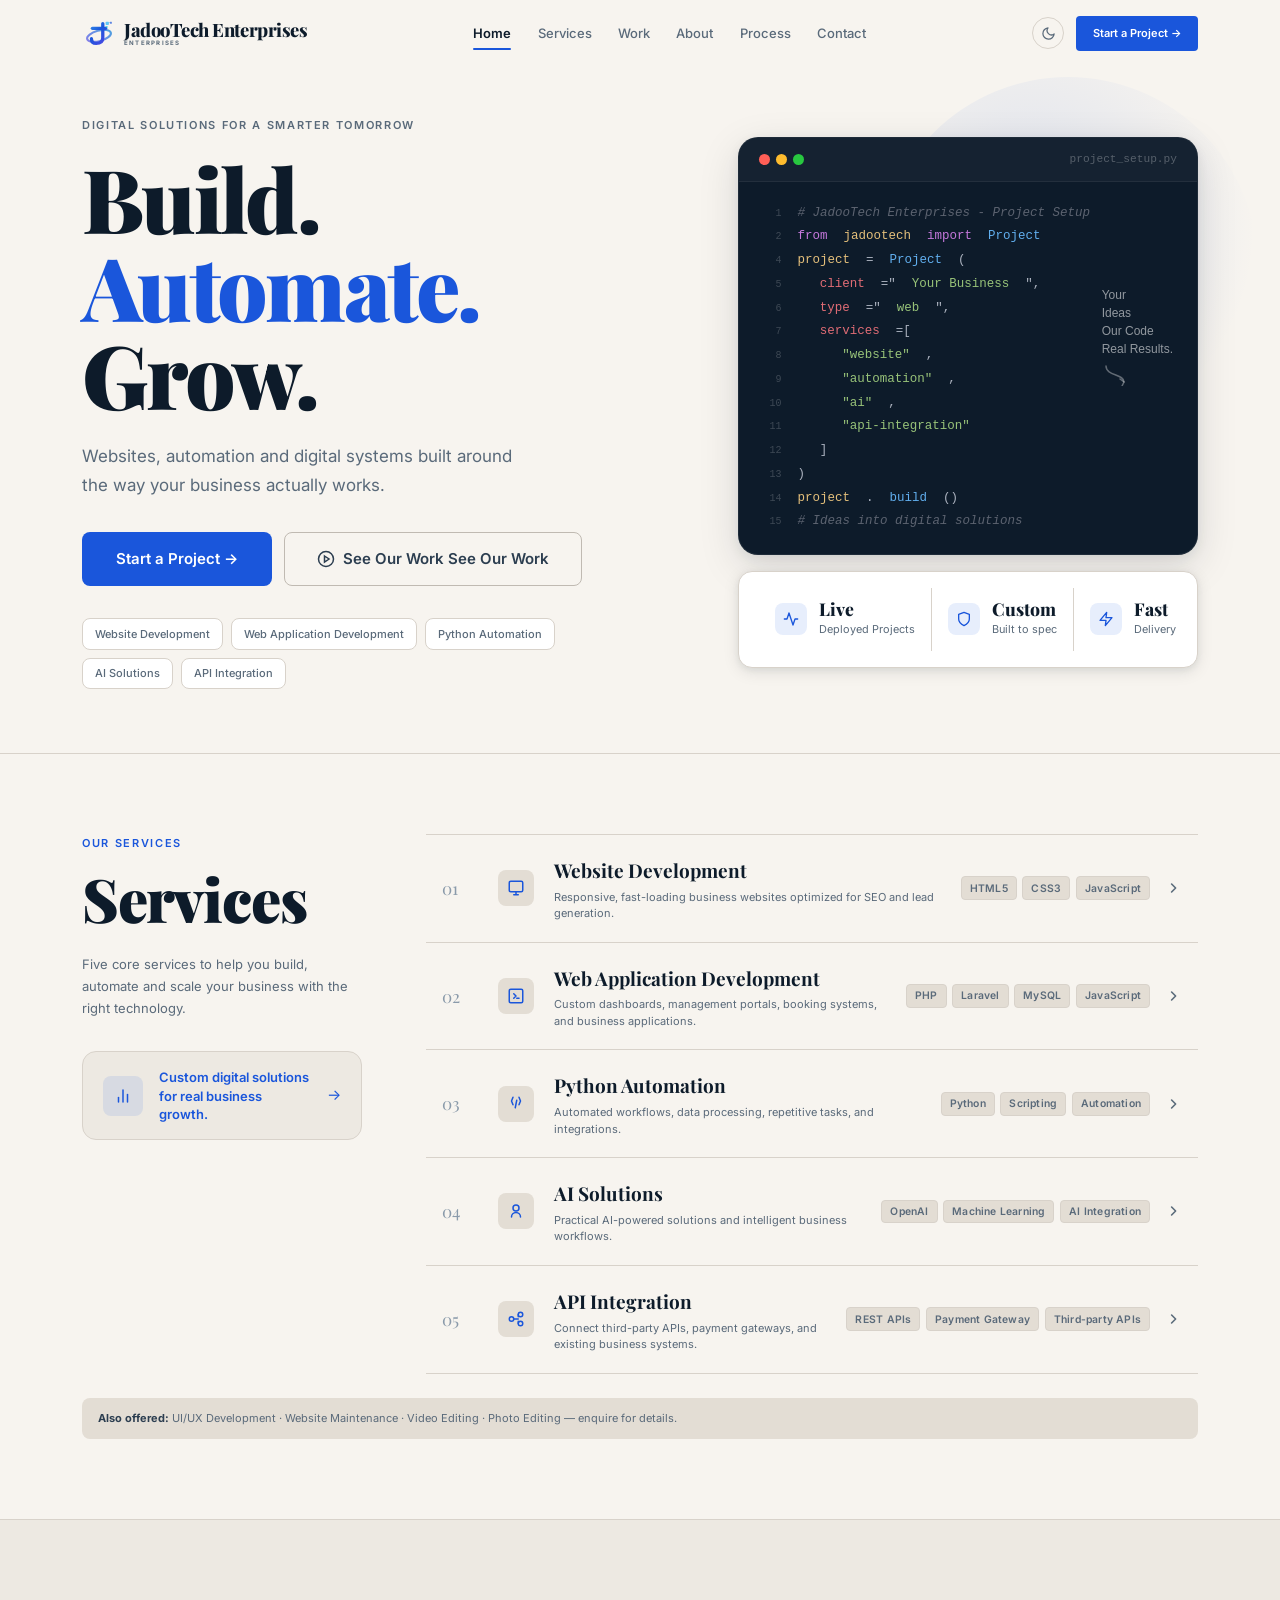
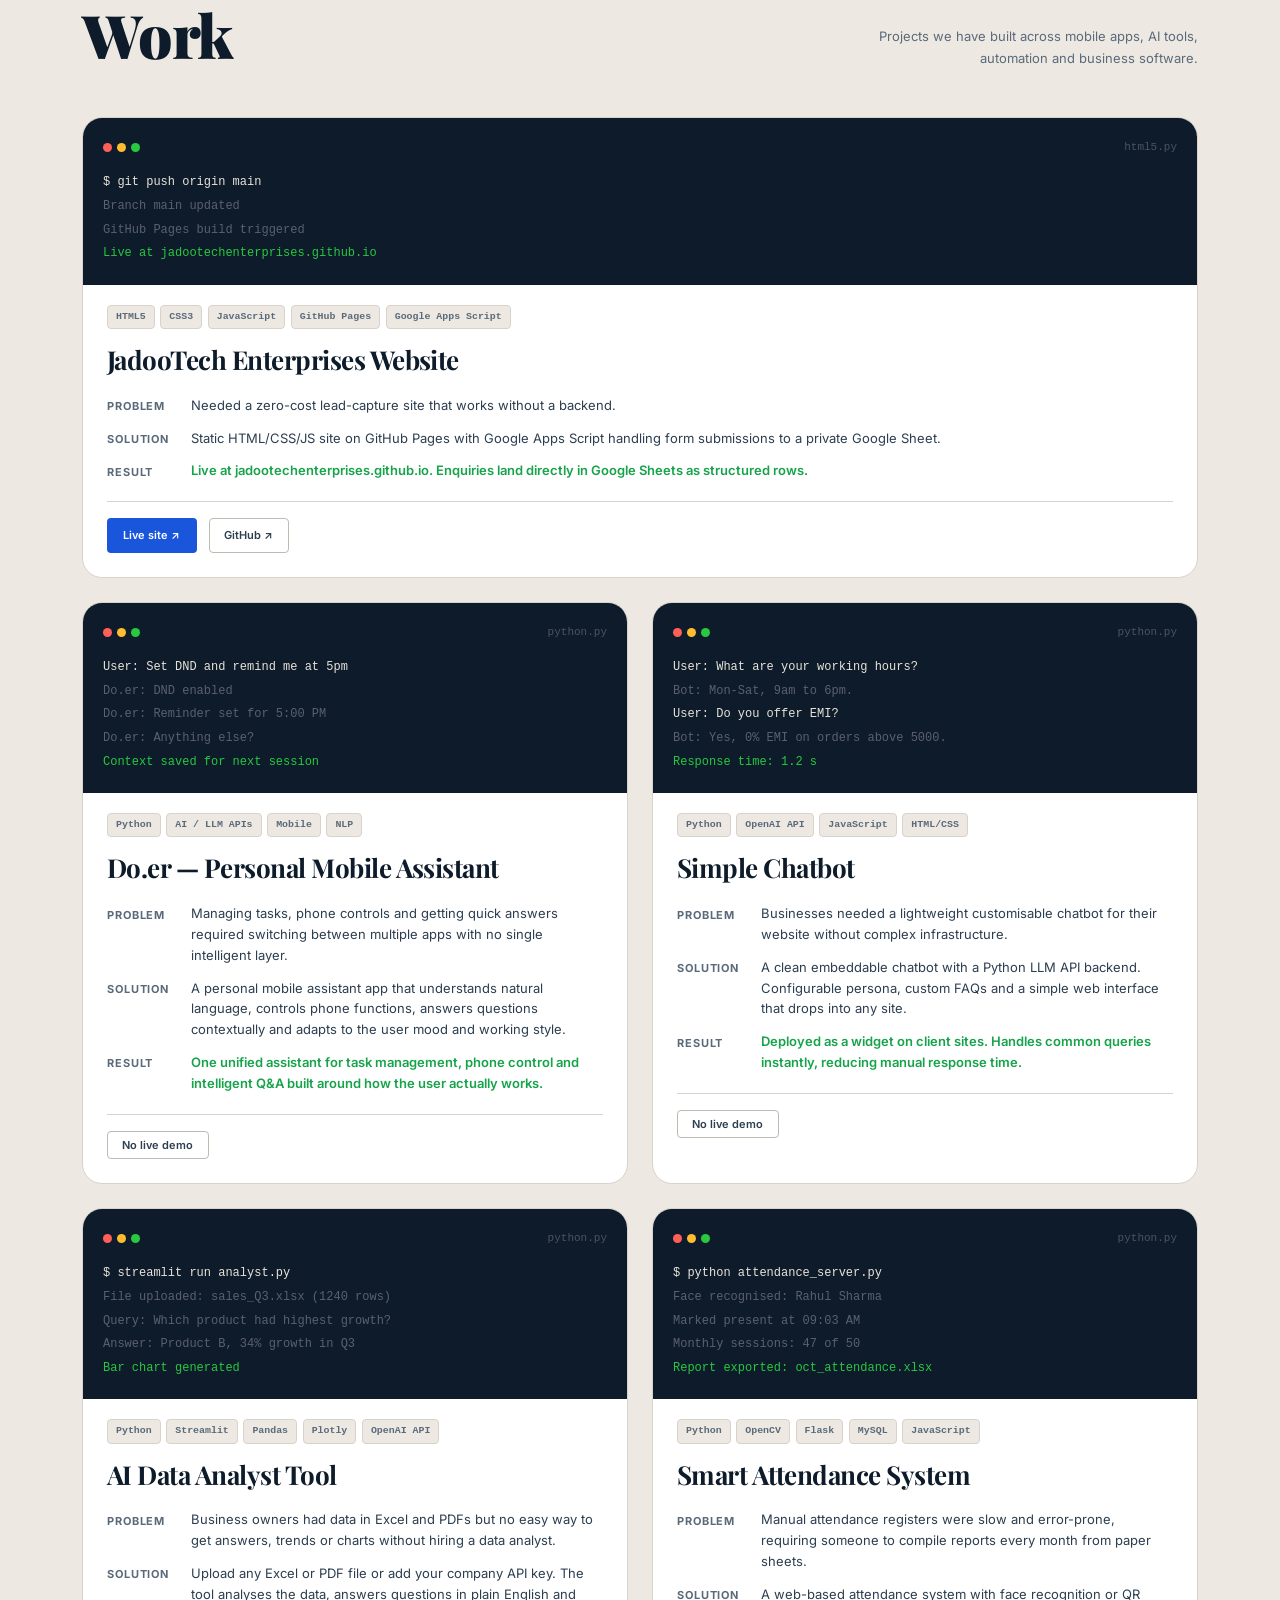
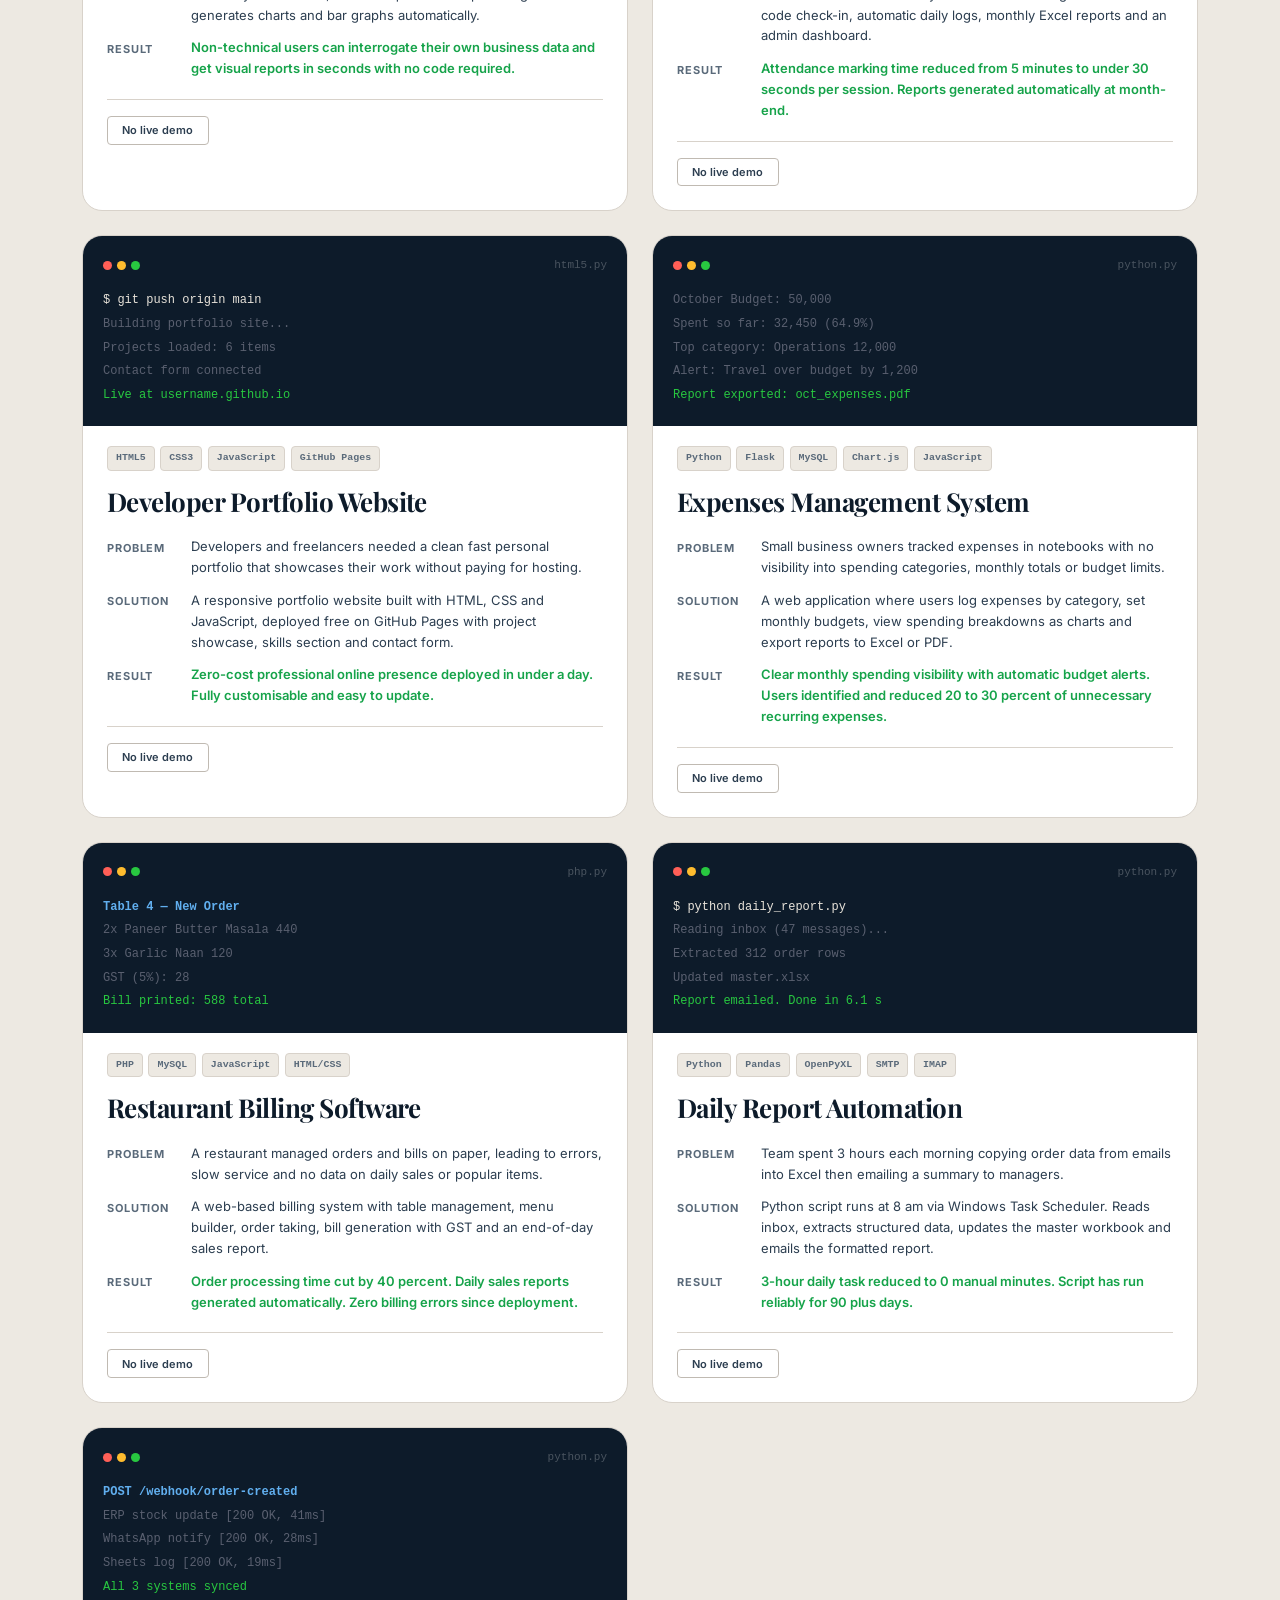
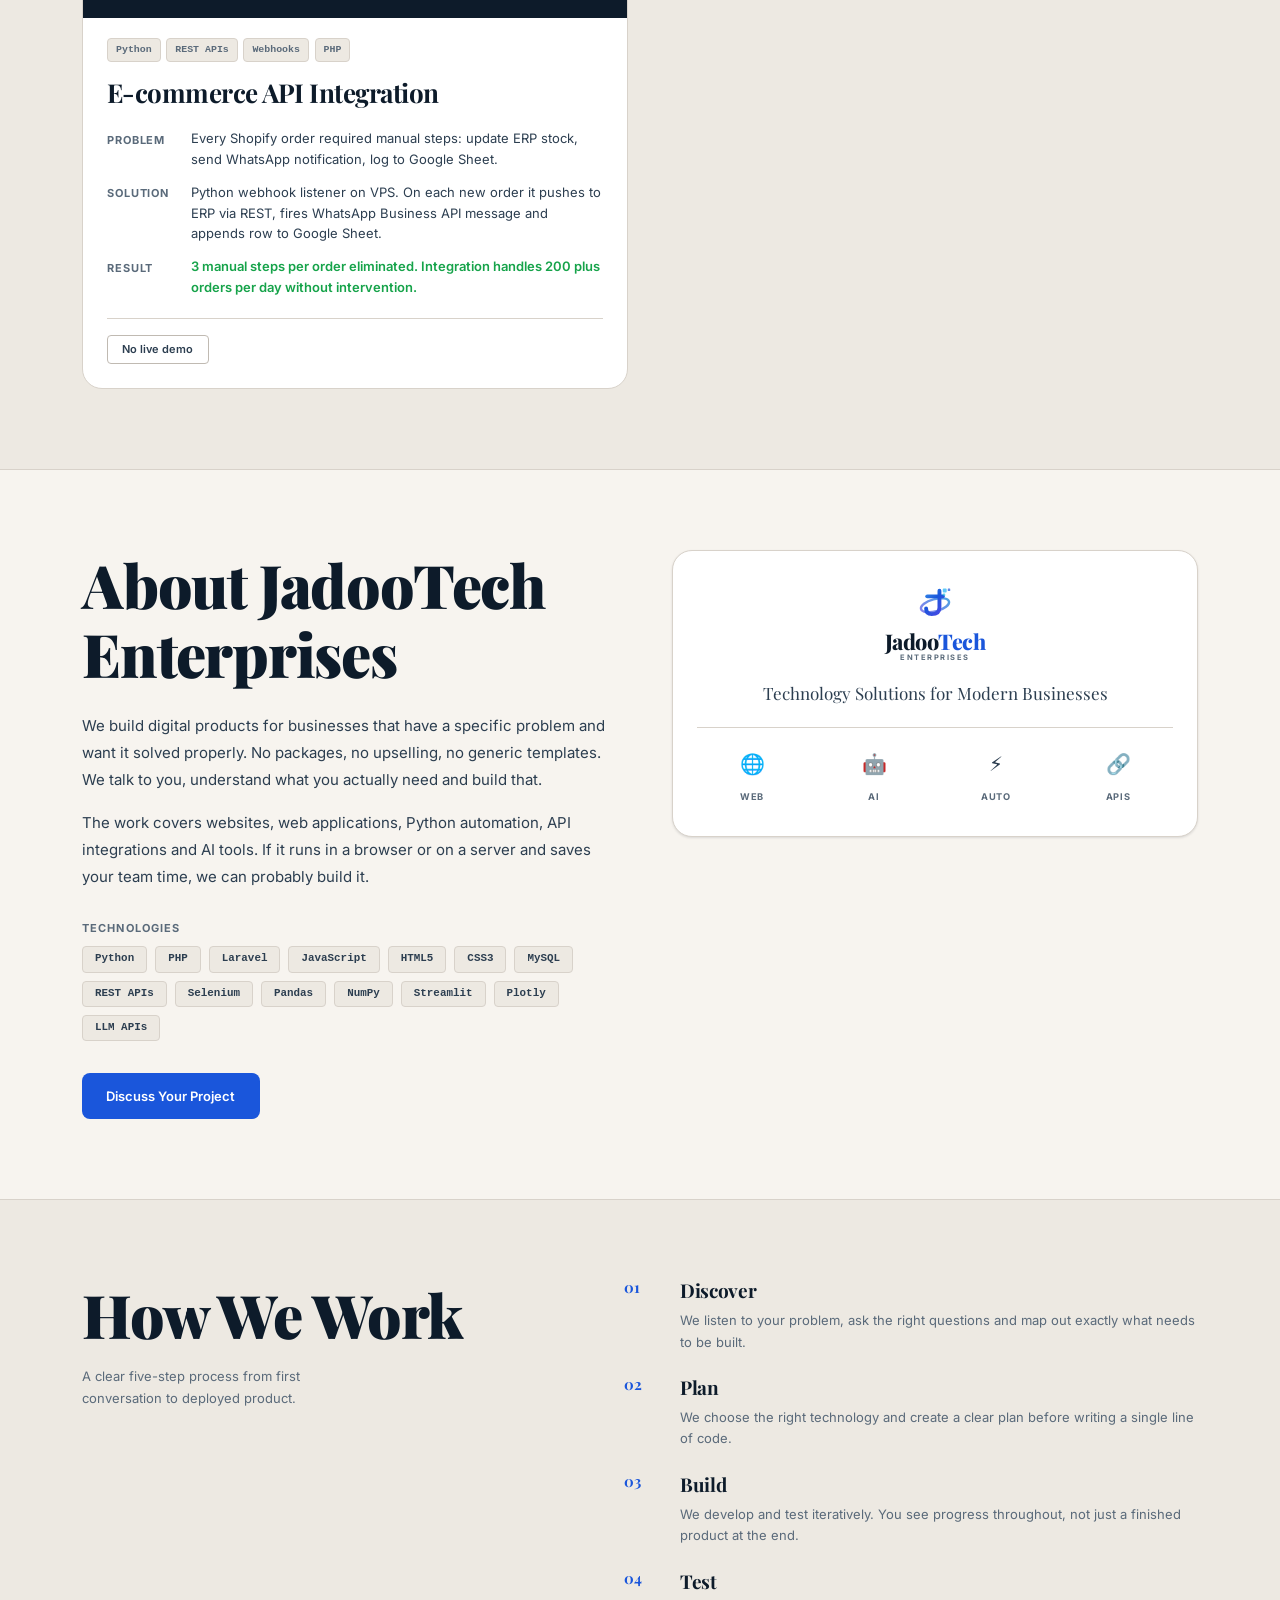
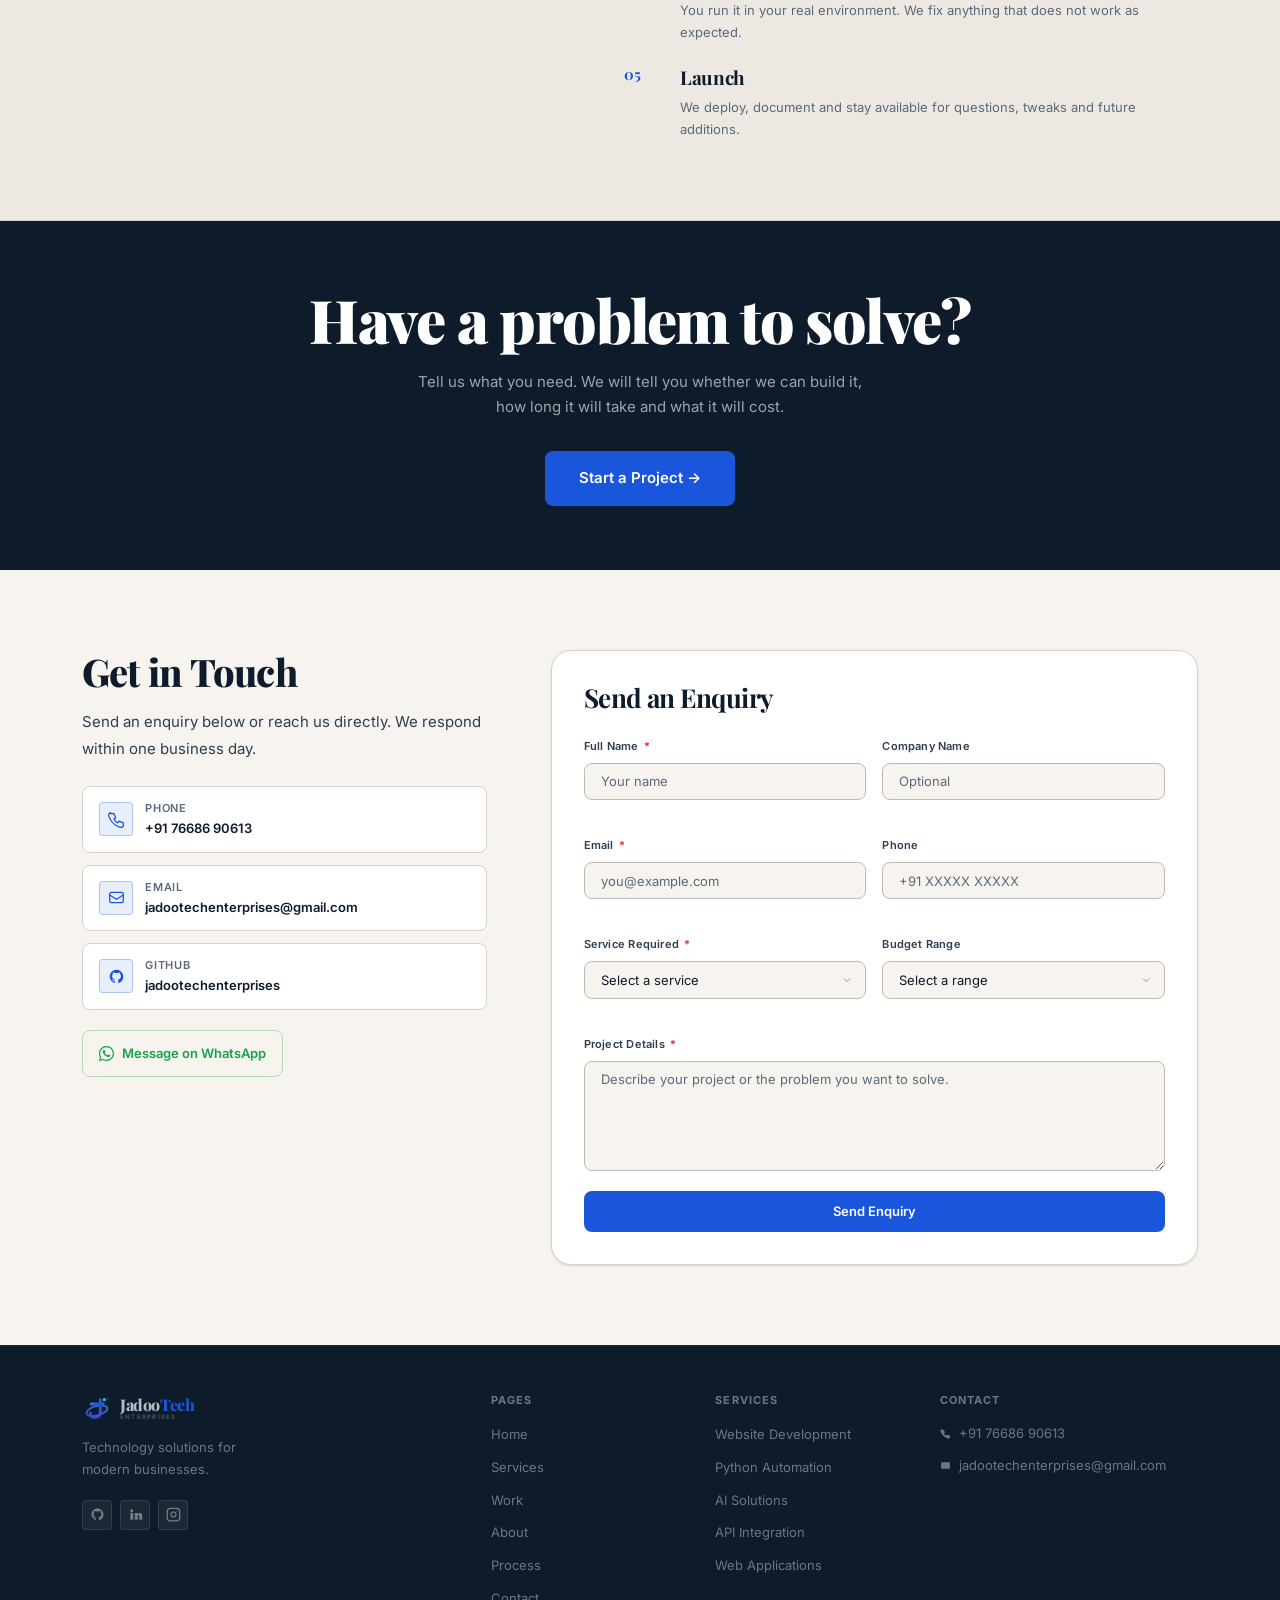
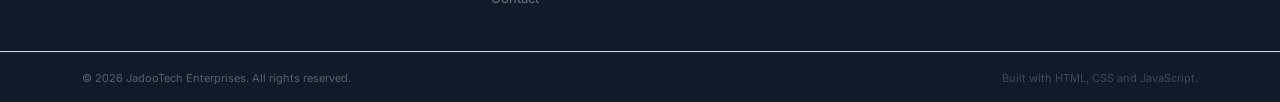
==== commit c8cfe4d7: "feat: Start a Project / Discuss Your Project open enquiry popup modal instead of scrolling" ====
--- a/index.html
+++ b/index.html
@@ -81,7 +81,7 @@
         <svg class="icon-moon" width="15" height="15" viewBox="0 0 24 24" fill="none" stroke="currentColor" stroke-width="2" stroke-linecap="round" stroke-linejoin="round" aria-hidden="true"><path d="M21 12.79A9 9 0 1 1 11.21 3 7 7 0 0 0 21 12.79z"/></svg>
         <svg class="icon-sun"  width="15" height="15" viewBox="0 0 24 24" fill="none" stroke="currentColor" stroke-width="2" stroke-linecap="round" stroke-linejoin="round" aria-hidden="true"><circle cx="12" cy="12" r="5"/><line x1="12" y1="1" x2="12" y2="3"/><line x1="12" y1="21" x2="12" y2="23"/><line x1="4.22" y1="4.22" x2="5.64" y2="5.64"/><line x1="18.36" y1="18.36" x2="19.78" y2="19.78"/><line x1="1" y1="12" x2="3" y2="12"/><line x1="21" y1="12" x2="23" y2="12"/><line x1="4.22" y1="19.78" x2="5.64" y2="18.36"/><line x1="18.36" y1="5.64" x2="19.78" y2="4.22"/></svg>
       </button>
-      <a href="#contact" class="btn btn-primary btn-sm" id="nav-cta">Start a Project →</a>
+      <a href="#contact" class="btn btn-primary btn-sm" id="nav-cta" onclick="openEnquiryModal(event)">Start a Project →</a>
       <button class="hamburger" id="hamburger" aria-label="Toggle mobile menu" aria-expanded="false" aria-controls="mobile-menu">
         <span class="hamburger-line"></span>
         <span class="hamburger-line"></span>
@@ -96,7 +96,7 @@
     <a href="#about"    class="mobile-link">About</a>
     <a href="#process"  class="mobile-link">Process</a>
     <a href="#contact"  class="mobile-link">Contact</a>
-    <a href="#contact"  class="btn btn-primary mobile-cta">Start a Project</a>
+    <a href="#contact"  class="btn btn-primary mobile-cta" onclick="openEnquiryModal(event)">Start a Project</a>
   </nav>
 </header>
 
@@ -115,7 +115,7 @@
           </h1>
           <p class="hero-sub" id="hero-sub">Websites, automation and digital systems built around the way your business actually works.</p>
           <div class="hero-btns">
-            <a href="#contact"  class="btn btn-primary btn-lg" id="hero-cta-primary">Start a Project →</a>
+            <a href="#contact"  class="btn btn-primary btn-lg" id="hero-cta-primary" onclick="openEnquiryModal(event)">Start a Project →</a>
             <a href="#work"     class="btn btn-outline  btn-lg" id="hero-cta-secondary">
               <svg width="18" height="18" viewBox="0 0 24 24" fill="none" stroke="currentColor" stroke-width="2" aria-hidden="true"><circle cx="12" cy="12" r="10"/><polygon points="10 8 16 12 10 16 10 8"/></svg>
               See Our Work
@@ -190,7 +190,7 @@
           <p class="svc-kicker"    id="svc-kicker">Our Services</p>
           <h2 class="svc-heading"  id="svc-heading">Services</h2>
           <p class="svc-sub"       id="svc-sub">Five core services to help you build, automate and scale your business with the right technology.</p>
-          <a href="#contact" class="svc-promo">
+          <a href="#contact" class="svc-promo" onclick="openEnquiryModal(event)">
             <div class="svc-promo-icon" aria-hidden="true">
               <svg width="18" height="18" viewBox="0 0 24 24" fill="none" stroke="currentColor" stroke-width="2" stroke-linecap="round" stroke-linejoin="round"><line x1="18" y1="20" x2="18" y2="10"/><line x1="12" y1="20" x2="12" y2="4"/><line x1="6" y1="20" x2="6" y2="14"/></svg>
             </div>
@@ -243,7 +243,7 @@
             </div>
           </div>
           <div style="margin-top:var(--s8)">
-            <a href="#contact" class="btn btn-primary" id="about-cta">Discuss Your Project</a>
+            <a href="#contact" class="btn btn-primary" id="about-cta" onclick="openEnquiryModal(event)">Discuss Your Project</a>
           </div>
         </div>
         <div class="reveal reveal-delay-1" aria-hidden="true">
@@ -315,7 +315,7 @@
         <div class="cta-orb" aria-hidden="true"></div>
         <h2 class="cta-heading" id="cta-heading">Have a problem to solve?</h2>
         <p class="cta-desc" id="cta-desc">Tell us what you need. We will tell you whether we can build it, how long it will take and what it will cost.</p>
-        <a href="#contact" class="btn btn-primary btn-lg">Start a Project →</a>
+        <a href="#contact" class="btn btn-primary btn-lg" onclick="openEnquiryModal(event)">Start a Project →</a>
       </div>
     </div>
   </section>
@@ -510,6 +510,92 @@
   <svg width="16" height="16" viewBox="0 0 20 20" fill="none" aria-hidden="true"><path d="M10 15V5M5 10l5-5 5 5" stroke="currentColor" stroke-width="2" stroke-linecap="round" stroke-linejoin="round"/></svg>
 </button>
 
+<!-- Enquiry popup modal (opened by Start a Project / CTA buttons) -->
+<div class="modal-overlay" id="enquiry-modal" role="dialog" aria-modal="true" aria-labelledby="eq-modal-title" hidden>
+  <div class="modal-box modal-box--wide" style="max-width:680px">
+    <button class="modal-close" id="enquiry-modal-close" aria-label="Close enquiry form">
+      <svg width="13" height="13" viewBox="0 0 20 20" fill="none"><path d="M5 5l10 10M15 5L5 15" stroke="currentColor" stroke-width="2" stroke-linecap="round"/></svg>
+    </button>
+    <div class="modal-content">
+      <h2 id="eq-modal-title" style="font-size:1.4rem;margin-bottom:.25rem">Start a Project</h2>
+      <p style="font-size:.85rem;color:var(--ink-3);margin-bottom:1.5rem">Tell us what you need. We will respond within one business day.</p>
+      <form id="enquiry-modal-form" novalidate aria-label="Project enquiry form">
+        <div class="form-honeypot" aria-hidden="true">
+          <label for="eq-hp">Website</label>
+          <input type="text" id="eq-hp" name="website" tabindex="-1" autocomplete="off"/>
+        </div>
+        <div class="form-row">
+          <div class="form-group">
+            <label for="eq-fullName" class="form-label">Full Name <span class="required" aria-hidden="true">*</span></label>
+            <input type="text" id="eq-fullName" name="fullName" class="form-input" placeholder="Your name" required autocomplete="name" aria-required="true"/>
+          </div>
+          <div class="form-group">
+            <label for="eq-companyName" class="form-label">Company Name</label>
+            <input type="text" id="eq-companyName" name="companyName" class="form-input" placeholder="Optional" autocomplete="organization"/>
+          </div>
+        </div>
+        <div class="form-row">
+          <div class="form-group">
+            <label for="eq-email" class="form-label">Email <span class="required" aria-hidden="true">*</span></label>
+            <input type="email" id="eq-email" name="email" class="form-input" placeholder="you@example.com" required autocomplete="email" aria-required="true"/>
+          </div>
+          <div class="form-group">
+            <label for="eq-phone" class="form-label">Phone</label>
+            <input type="tel" id="eq-phone" name="phone" class="form-input" placeholder="+91 XXXXX XXXXX" autocomplete="tel"/>
+          </div>
+        </div>
+        <div class="form-row">
+          <div class="form-group">
+            <label for="eq-serviceRequired" class="form-label">Service Required <span class="required" aria-hidden="true">*</span></label>
+            <select id="eq-serviceRequired" name="serviceRequired" class="form-select" required aria-required="true">
+              <option value="" disabled selected>Select a service</option>
+              <option value="Website Development">Website Development</option>
+              <option value="Web Application Development">Web Application Development</option>
+              <option value="Python Automation">Python Automation</option>
+              <option value="API Integration">API Integration</option>
+              <option value="Business Automation">Business Automation</option>
+              <option value="AI Solutions">AI Solutions</option>
+              <option value="UI/UX Development">UI/UX Development</option>
+              <option value="Website Maintenance">Website Maintenance</option>
+              <option value="Video Editing">Video Editing</option>
+              <option value="Photo Editing">Photo Editing</option>
+              <option value="Other">Other</option>
+            </select>
+          </div>
+          <div class="form-group">
+            <label for="eq-budget" class="form-label">Budget Range</label>
+            <select id="eq-budget" name="budget" class="form-select">
+              <option value="" disabled selected>Select a range</option>
+              <option value="Under ₹10,000">Under ₹10,000</option>
+              <option value="₹10,000 – ₹25,000">₹10,000 – ₹25,000</option>
+              <option value="₹25,000 – ₹50,000">₹25,000 – ₹50,000</option>
+              <option value="₹50,000 – ₹1,00,000">₹50,000 – ₹1,00,000</option>
+              <option value="Above ₹1,00,000">Above ₹1,00,000</option>
+              <option value="To Be Discussed">To Be Discussed</option>
+            </select>
+          </div>
+        </div>
+        <div class="form-group" style="margin-bottom:1.25rem">
+          <label for="eq-projectDetails" class="form-label">Project Details <span class="required" aria-hidden="true">*</span></label>
+          <textarea id="eq-projectDetails" name="projectDetails" class="form-textarea" rows="4" placeholder="Describe your project or the problem you want to solve." required aria-required="true"></textarea>
+        </div>
+        <div class="form-message form-success" id="eq-form-success" role="alert" aria-live="polite" hidden>
+          <span class="msg-icon" aria-hidden="true">✓</span>
+          Your enquiry has been received. We will get back to you shortly.
+        </div>
+        <div class="form-message form-error" id="eq-form-error" role="alert" aria-live="polite" hidden>
+          <span class="msg-icon" aria-hidden="true">!</span>
+          <span id="eq-error-text">Something went wrong. Please try again or email us at <a href="mailto:jadootechenterprises@gmail.com">jadootechenterprises@gmail.com</a>.</span>
+        </div>
+        <button type="submit" class="btn btn-primary btn-full" id="eq-submit-btn" aria-label="Submit enquiry">
+          <span id="eq-btn-text">Send Enquiry</span>
+          <span id="eq-btn-spinner" class="btn-spinner" hidden aria-hidden="true"></span>
+        </button>
+      </form>
+    </div>
+  </div>
+</div>
+
 <!-- Modals -->
 <div class="modal-overlay" id="service-modal" role="dialog" aria-modal="true" aria-labelledby="smodal-title" hidden>
   <div class="modal-box">
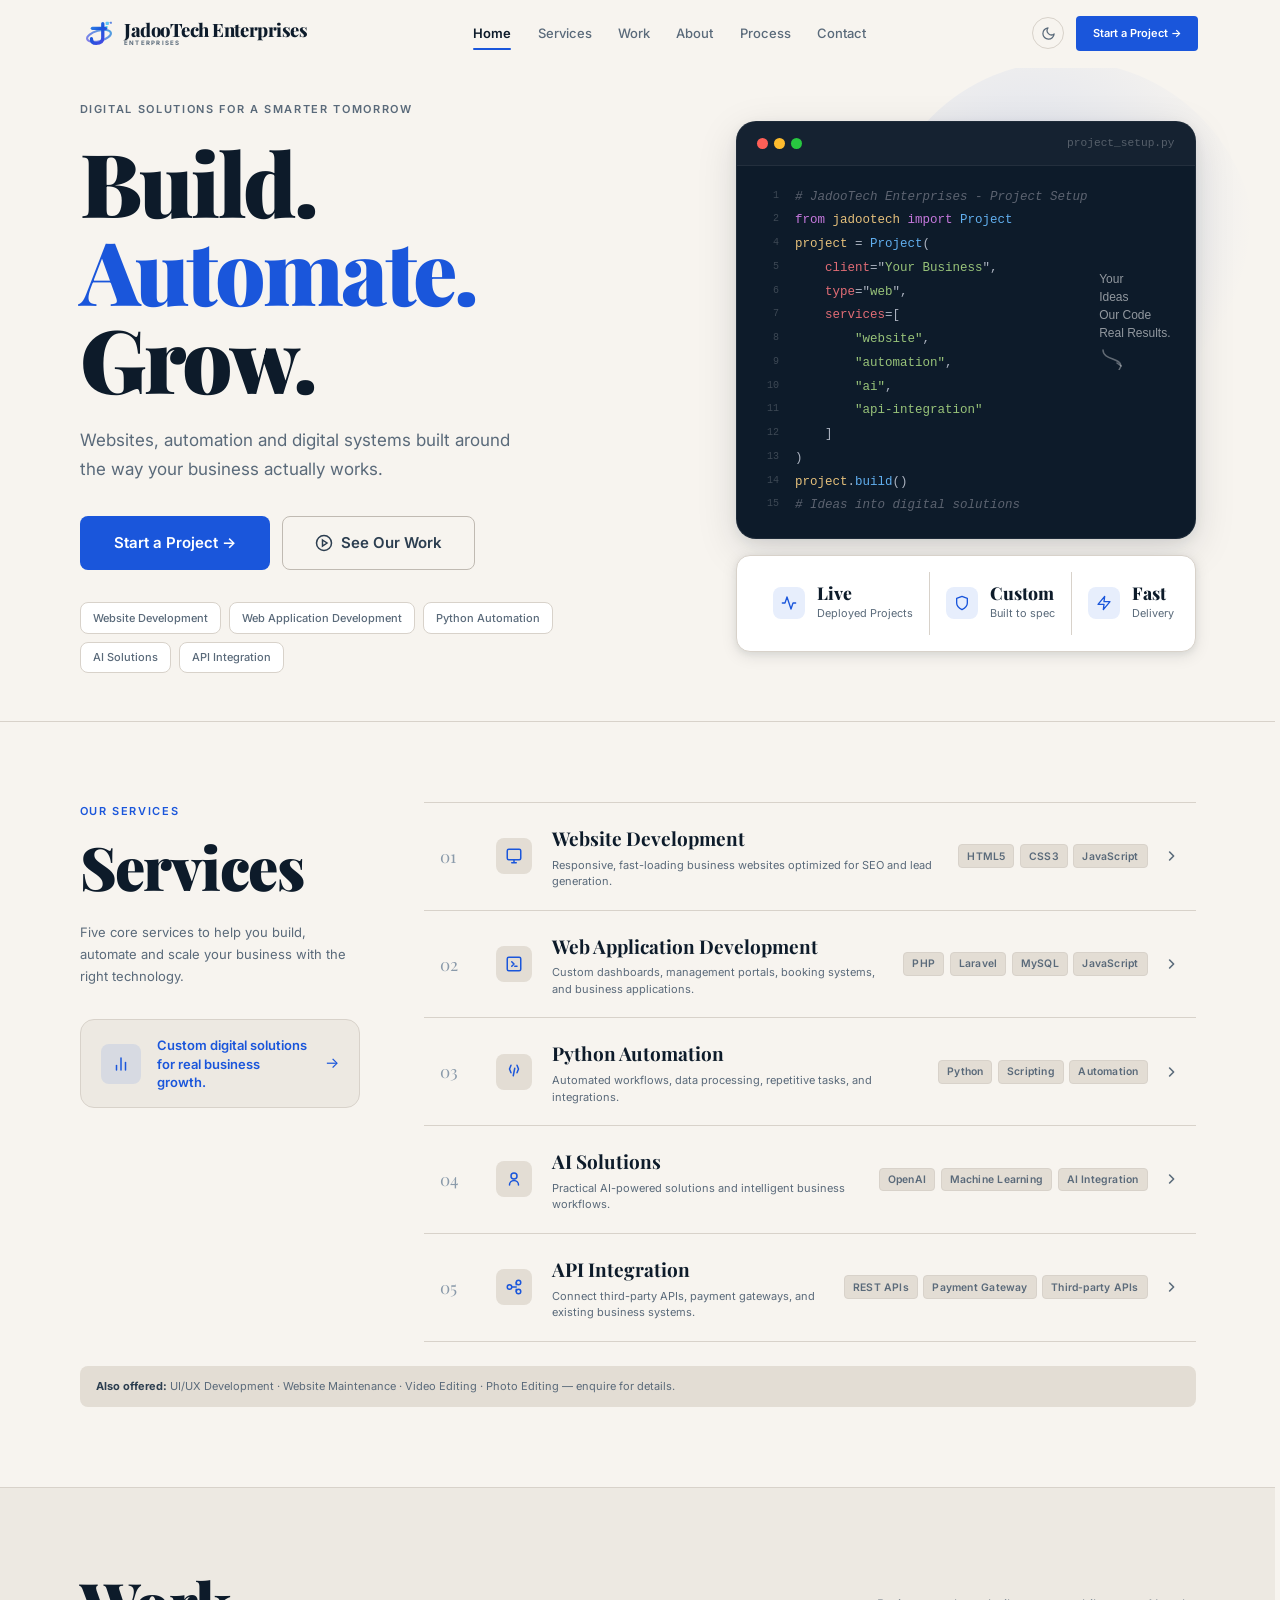
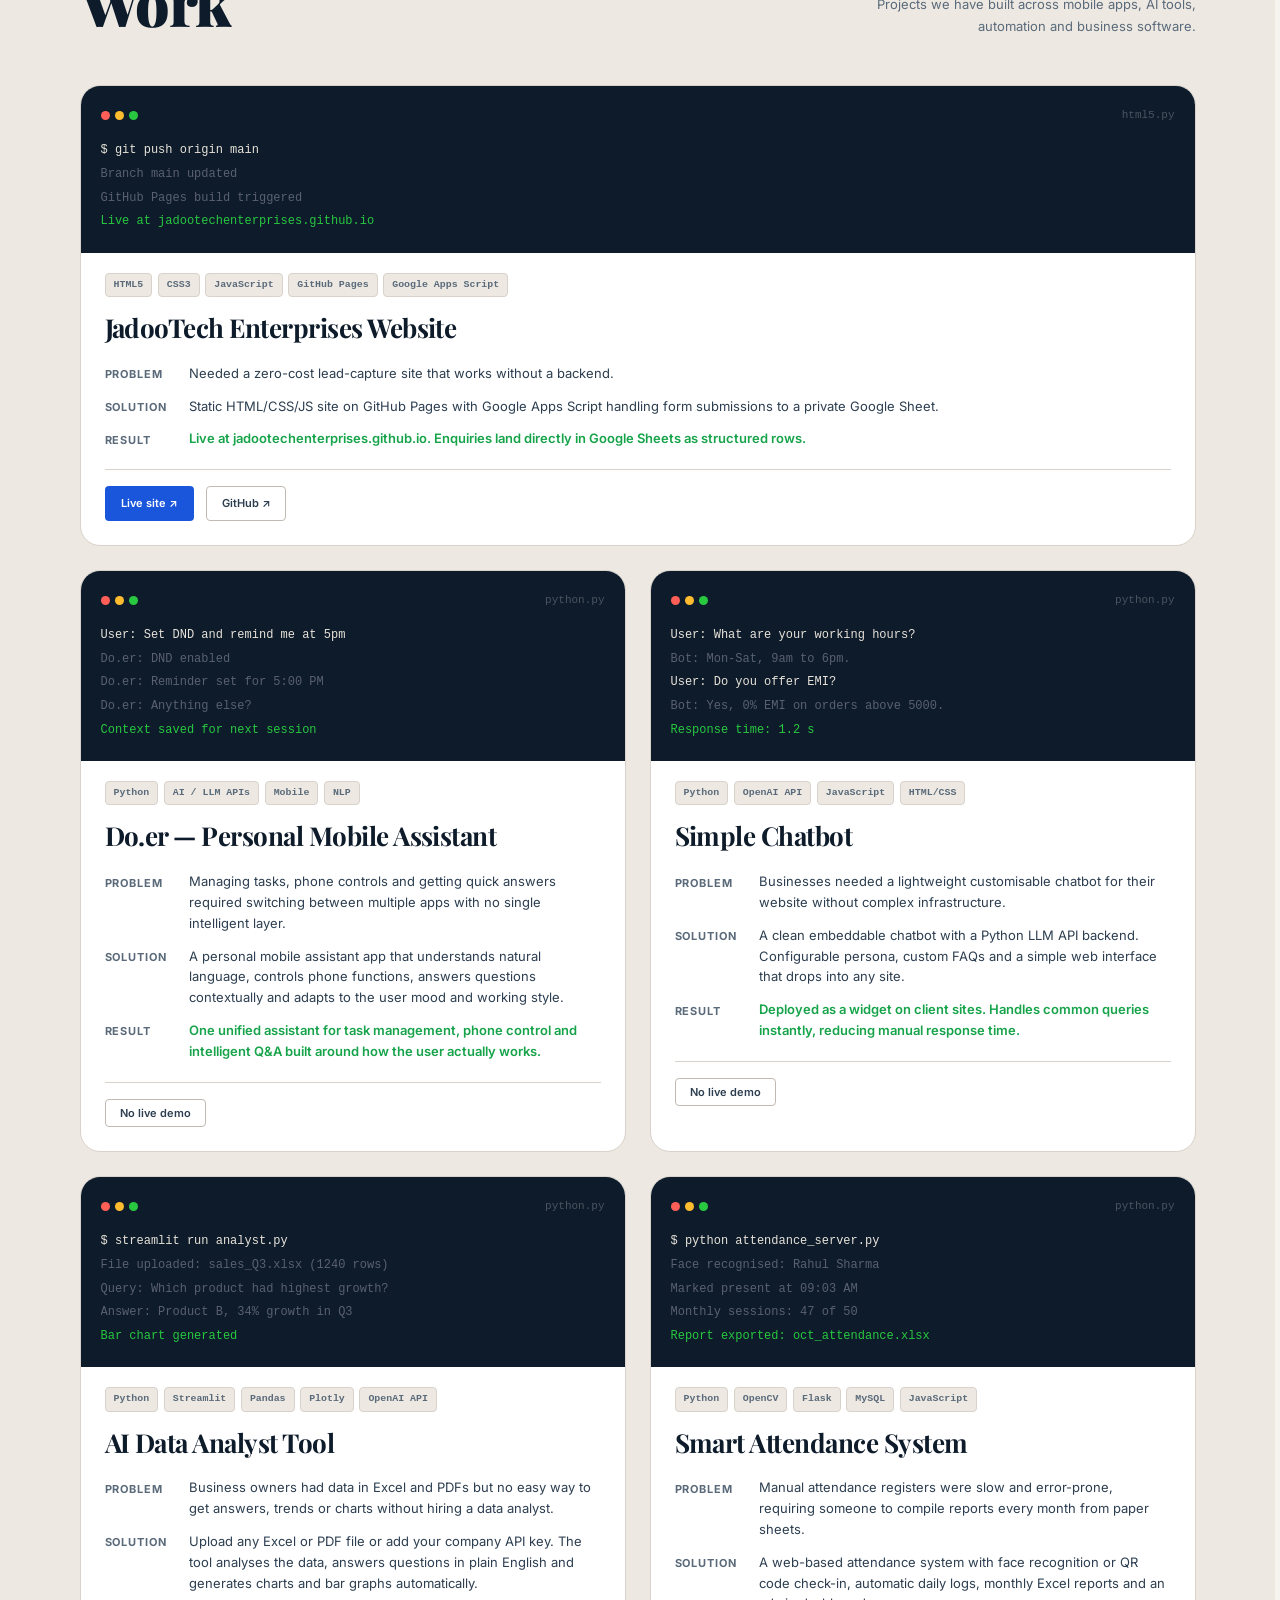
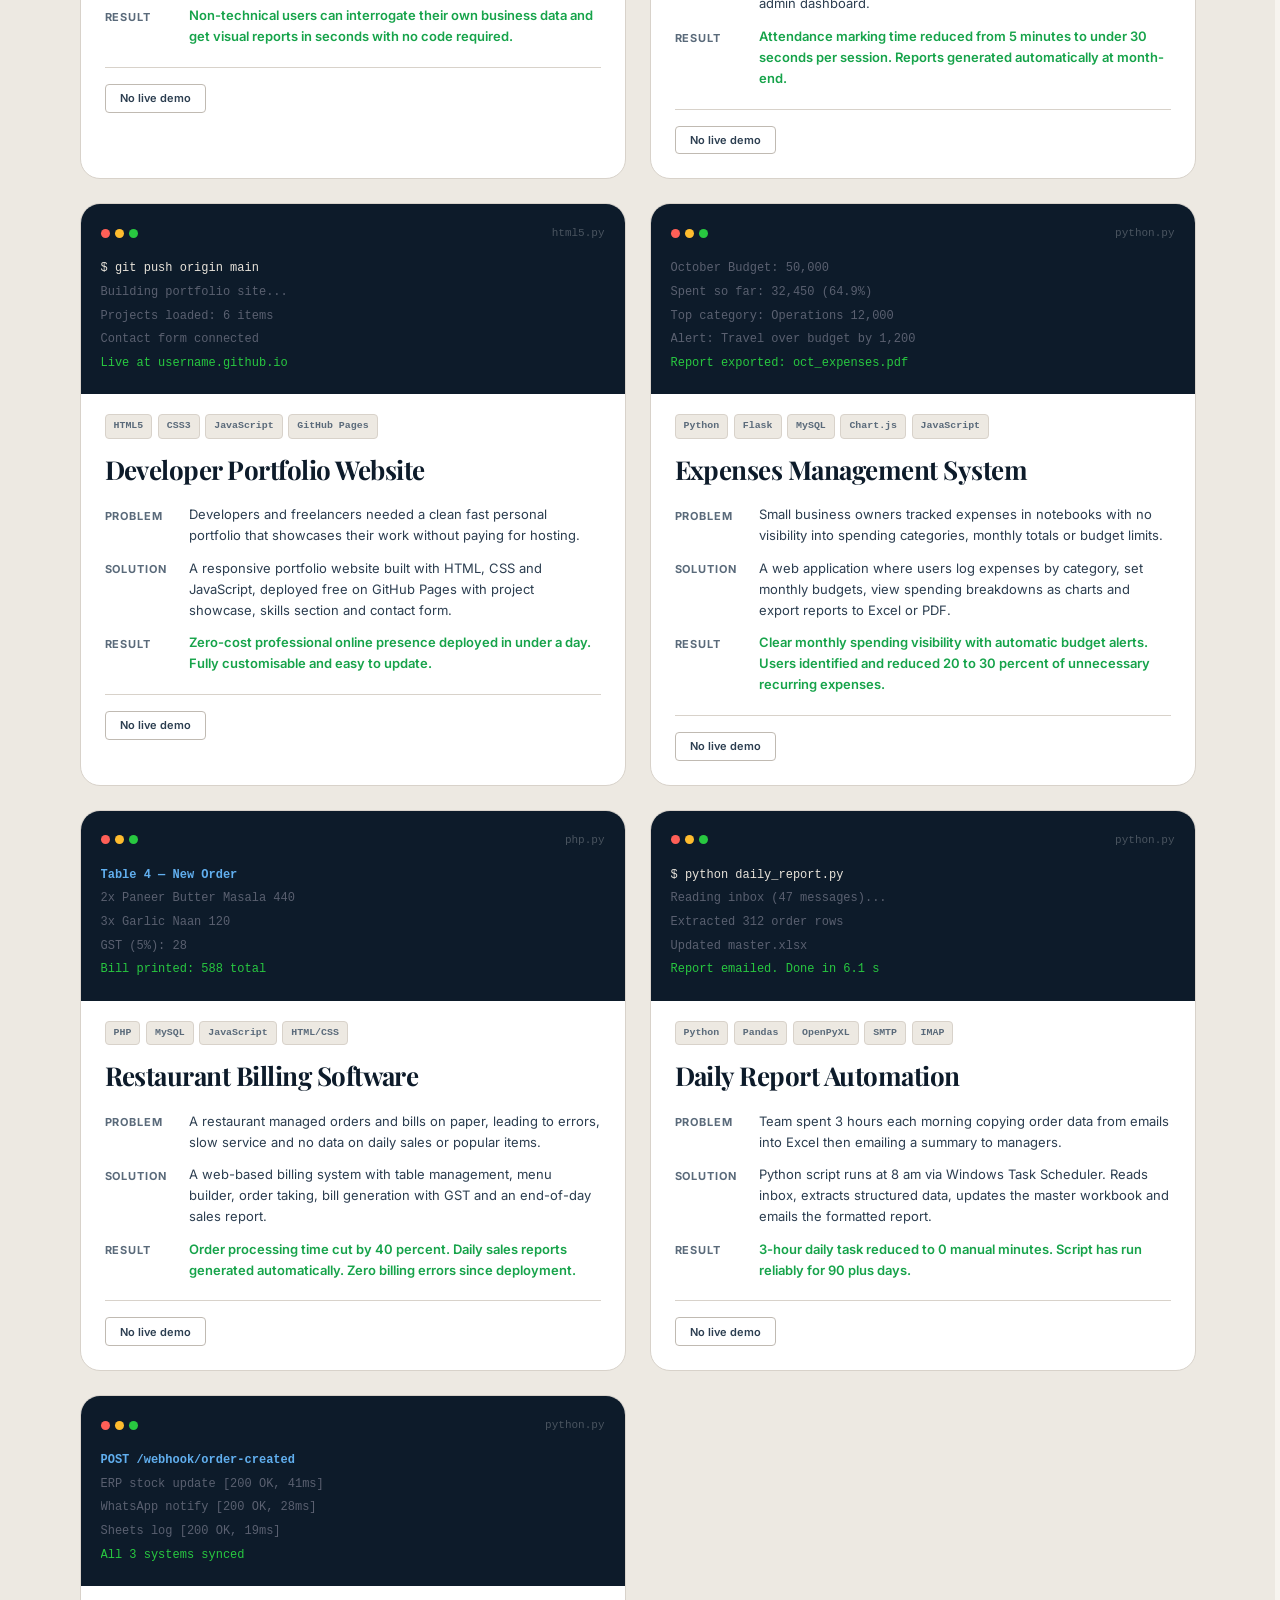
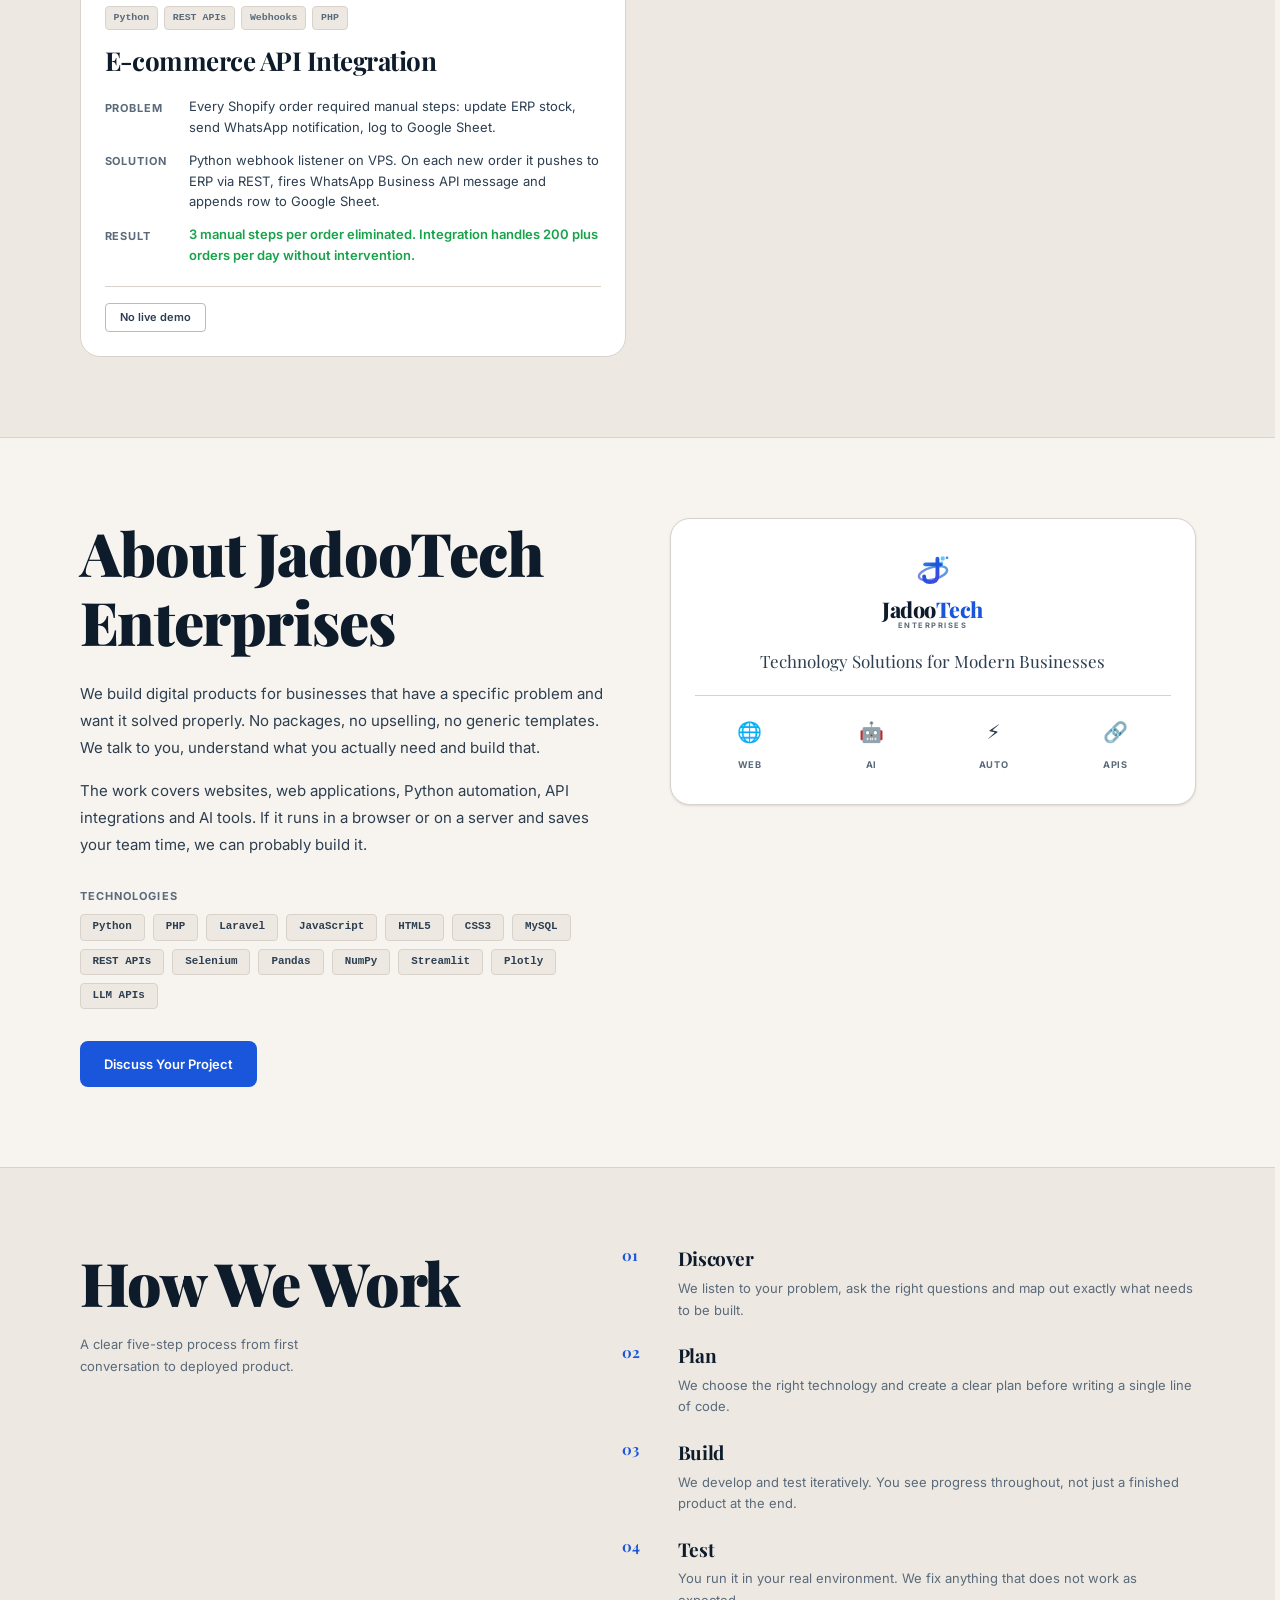
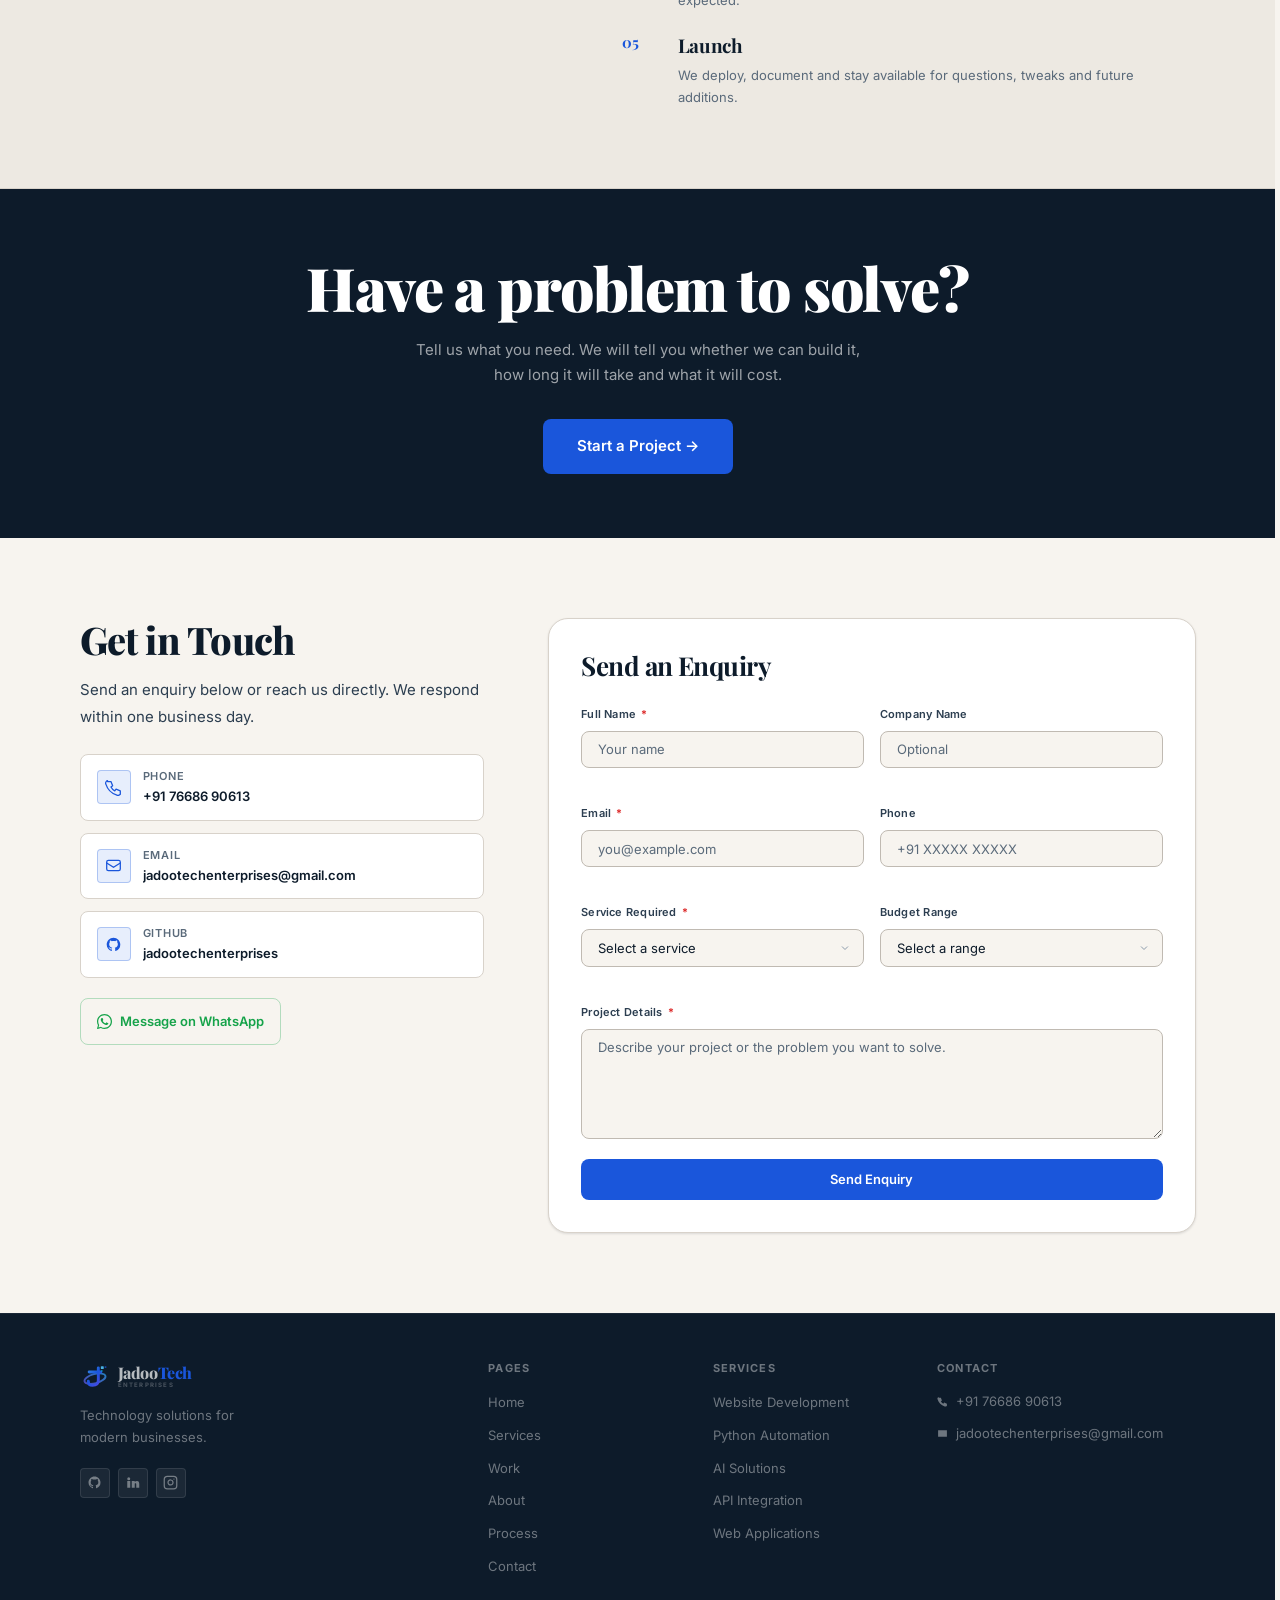
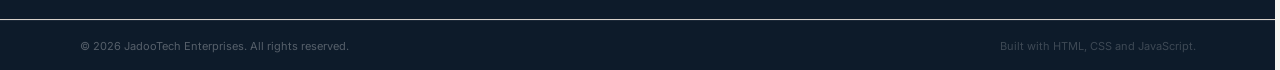
==== commit e5ea5631: "fix: duplicate button text, modal scroll lock, code card spacing, scrollbar-gutter, hero viewport he" ====
--- a/index.html
+++ b/index.html
@@ -81,7 +81,7 @@
         <svg class="icon-moon" width="15" height="15" viewBox="0 0 24 24" fill="none" stroke="currentColor" stroke-width="2" stroke-linecap="round" stroke-linejoin="round" aria-hidden="true"><path d="M21 12.79A9 9 0 1 1 11.21 3 7 7 0 0 0 21 12.79z"/></svg>
         <svg class="icon-sun"  width="15" height="15" viewBox="0 0 24 24" fill="none" stroke="currentColor" stroke-width="2" stroke-linecap="round" stroke-linejoin="round" aria-hidden="true"><circle cx="12" cy="12" r="5"/><line x1="12" y1="1" x2="12" y2="3"/><line x1="12" y1="21" x2="12" y2="23"/><line x1="4.22" y1="4.22" x2="5.64" y2="5.64"/><line x1="18.36" y1="18.36" x2="19.78" y2="19.78"/><line x1="1" y1="12" x2="3" y2="12"/><line x1="21" y1="12" x2="23" y2="12"/><line x1="4.22" y1="19.78" x2="5.64" y2="18.36"/><line x1="18.36" y1="5.64" x2="19.78" y2="4.22"/></svg>
       </button>
-      <a href="#contact" class="btn btn-primary btn-sm" id="nav-cta" onclick="openEnquiryModal(event)">Start a Project →</a>
+      <a href="#contact" class="btn btn-primary btn-sm" id="nav-cta" data-open-modal onclick="openEnquiryModal(event)">Start a Project →</a>
       <button class="hamburger" id="hamburger" aria-label="Toggle mobile menu" aria-expanded="false" aria-controls="mobile-menu">
         <span class="hamburger-line"></span>
         <span class="hamburger-line"></span>
@@ -96,7 +96,7 @@
     <a href="#about"    class="mobile-link">About</a>
     <a href="#process"  class="mobile-link">Process</a>
     <a href="#contact"  class="mobile-link">Contact</a>
-    <a href="#contact"  class="btn btn-primary mobile-cta" onclick="openEnquiryModal(event)">Start a Project</a>
+    <a href="#contact"  class="btn btn-primary mobile-cta" data-open-modal onclick="openEnquiryModal(event)">Start a Project</a>
   </nav>
 </header>
 
@@ -115,7 +115,7 @@
           </h1>
           <p class="hero-sub" id="hero-sub">Websites, automation and digital systems built around the way your business actually works.</p>
           <div class="hero-btns">
-            <a href="#contact"  class="btn btn-primary btn-lg" id="hero-cta-primary" onclick="openEnquiryModal(event)">Start a Project →</a>
+            <a href="#contact"  class="btn btn-primary btn-lg" id="hero-cta-primary" data-open-modal onclick="openEnquiryModal(event)">Start a Project →</a>
             <a href="#work"     class="btn btn-outline  btn-lg" id="hero-cta-secondary">
               <svg width="18" height="18" viewBox="0 0 24 24" fill="none" stroke="currentColor" stroke-width="2" aria-hidden="true"><circle cx="12" cy="12" r="10"/><polygon points="10 8 16 12 10 16 10 8"/></svg>
               See Our Work
@@ -142,15 +142,15 @@
               <div class="cc-line"><span class="lc-comment"># JadooTech Enterprises - Project Setup</span></div>
               <div class="cc-line"><span class="lc-kw">from</span> <span class="lc-var">jadootech</span> <span class="lc-kw">import</span> <span class="lc-fn">Project</span></div>
               <div class="cc-line cc-line-blank"></div>
-              <div class="cc-line"><span class="lc-var">project</span> <span class="lc-punc">= </span><span class="lc-fn">Project</span><span class="lc-punc">(</span></div>
-              <div class="cc-line"><span class="lc-prop" style="padding-left:1.4rem">client</span><span class="lc-punc">="</span><span class="lc-str">Your Business</span><span class="lc-punc">",</span></div>
-              <div class="cc-line"><span class="lc-prop" style="padding-left:1.4rem">type</span><span class="lc-punc">="</span><span class="lc-str">web</span><span class="lc-punc">",</span></div>
-              <div class="cc-line"><span class="lc-prop" style="padding-left:1.4rem">services</span><span class="lc-punc">=[</span></div>
-              <div class="cc-line"><span class="lc-str" style="padding-left:2.8rem">"website"</span><span class="lc-punc">,</span></div>
-              <div class="cc-line"><span class="lc-str" style="padding-left:2.8rem">"automation"</span><span class="lc-punc">,</span></div>
-              <div class="cc-line"><span class="lc-str" style="padding-left:2.8rem">"ai"</span><span class="lc-punc">,</span></div>
-              <div class="cc-line"><span class="lc-str" style="padding-left:2.8rem">"api-integration"</span></div>
-              <div class="cc-line"><span class="lc-punc" style="padding-left:1.4rem">]</span></div>
+              <div class="cc-line"><span class="lc-var">project</span><span class="lc-punc"> = </span><span class="lc-fn">Project</span><span class="lc-punc">(</span></div>
+              <div class="cc-line"><span class="lc-prop">    client</span><span class="lc-punc">="</span><span class="lc-str">Your Business</span><span class="lc-punc">",</span></div>
+              <div class="cc-line"><span class="lc-prop">    type</span><span class="lc-punc">="</span><span class="lc-str">web</span><span class="lc-punc">",</span></div>
+              <div class="cc-line"><span class="lc-prop">    services</span><span class="lc-punc">=[</span></div>
+              <div class="cc-line"><span class="lc-str">        "website"</span><span class="lc-punc">,</span></div>
+              <div class="cc-line"><span class="lc-str">        "automation"</span><span class="lc-punc">,</span></div>
+              <div class="cc-line"><span class="lc-str">        "ai"</span><span class="lc-punc">,</span></div>
+              <div class="cc-line"><span class="lc-str">        "api-integration"</span></div>
+              <div class="cc-line"><span class="lc-punc">    ]</span></div>
               <div class="cc-line"><span class="lc-punc">)</span></div>
               <div class="cc-line"><span class="lc-var">project</span><span class="lc-punc">.</span><span class="lc-fn">build</span><span class="lc-punc">()</span></div>
               <div class="cc-line"><span class="lc-comment"># Ideas into digital solutions</span></div>
@@ -190,7 +190,7 @@
           <p class="svc-kicker"    id="svc-kicker">Our Services</p>
           <h2 class="svc-heading"  id="svc-heading">Services</h2>
           <p class="svc-sub"       id="svc-sub">Five core services to help you build, automate and scale your business with the right technology.</p>
-          <a href="#contact" class="svc-promo" onclick="openEnquiryModal(event)">
+          <a href="#contact" class="svc-promo" data-open-modal onclick="openEnquiryModal(event)">
             <div class="svc-promo-icon" aria-hidden="true">
               <svg width="18" height="18" viewBox="0 0 24 24" fill="none" stroke="currentColor" stroke-width="2" stroke-linecap="round" stroke-linejoin="round"><line x1="18" y1="20" x2="18" y2="10"/><line x1="12" y1="20" x2="12" y2="4"/><line x1="6" y1="20" x2="6" y2="14"/></svg>
             </div>
@@ -243,7 +243,7 @@
             </div>
           </div>
           <div style="margin-top:var(--s8)">
-            <a href="#contact" class="btn btn-primary" id="about-cta" onclick="openEnquiryModal(event)">Discuss Your Project</a>
+            <a href="#contact" class="btn btn-primary" id="about-cta" data-open-modal onclick="openEnquiryModal(event)">Discuss Your Project</a>
           </div>
         </div>
         <div class="reveal reveal-delay-1" aria-hidden="true">
@@ -315,7 +315,7 @@
         <div class="cta-orb" aria-hidden="true"></div>
         <h2 class="cta-heading" id="cta-heading">Have a problem to solve?</h2>
         <p class="cta-desc" id="cta-desc">Tell us what you need. We will tell you whether we can build it, how long it will take and what it will cost.</p>
-        <a href="#contact" class="btn btn-primary btn-lg" onclick="openEnquiryModal(event)">Start a Project →</a>
+        <a href="#contact" class="btn btn-primary btn-lg" data-open-modal onclick="openEnquiryModal(event)">Start a Project →</a>
       </div>
     </div>
   </section>
--- a/assets/css/main.css
+++ b/assets/css/main.css
@@ -57,7 +57,7 @@
   --t-xl:   clamp(1.35rem, 2.2vw, 1.625rem);
   --t-2xl:  clamp(1.75rem, 3.5vw, 2.375rem);
   --t-3xl:  clamp(2.5rem,  5.5vw, 3.75rem);
-  --t-hero: clamp(3.25rem, 8vw,   5.5rem);
+  --t-hero: clamp(3.25rem, min(8vw, 13vh), 5.5rem);
 
   /* Space */
   --s1:.25rem; --s2:.5rem; --s3:.75rem; --s4:1rem;
@@ -110,7 +110,7 @@
 
 /* ── 2. RESET ─────────────────────────────────────────────── */
 *,*::before,*::after{box-sizing:border-box;margin:0;padding:0}
-html{font-size:16px;scroll-behavior:smooth;-webkit-text-size-adjust:100%}
+html{font-size:16px;scroll-behavior:smooth;-webkit-text-size-adjust:100%;scrollbar-gutter:stable}
 body{
   font-family:var(--f-body);font-size:var(--t-base);line-height:1.65;
   color:var(--text-2);background:var(--bg);overflow-x:hidden;
@@ -244,8 +244,8 @@
 
 /* ── 6. HERO ──────────────────────────────────────────────── */
 .hero{
-  padding-top:calc(var(--nav-h) + var(--s12));
-  padding-bottom:var(--s16);
+  padding-top:calc(var(--nav-h) + var(--s8));
+  padding-bottom:var(--s12);
   background:var(--bg);overflow:hidden;
 }
 .hero-inner{
@@ -310,13 +310,18 @@
 .cc-filename{font-family:var(--f-mono);font-size:.7rem;color:rgba(255,255,255,.28);margin-left:auto}
 .cc-body{padding:var(--s5);counter-reset:ln}
 .cc-line{
-  display:flex;align-items:baseline;gap:var(--s4);
-  font-family:var(--f-mono);font-size:12.5px;line-height:1.9
+  display:block;position:relative;
+  padding-left:2.4rem;
+  white-space:pre;
+  font-family:var(--f-mono);font-size:12.5px;line-height:1.9;
+  overflow:hidden;text-overflow:ellipsis;
 }
 .cc-line::before{
   counter-increment:ln;content:counter(ln);
-  min-width:1.4rem;color:rgba(255,255,255,.2);font-size:10px;text-align:right;flex-shrink:0
-}
+  position:absolute;left:0;width:1.4rem;
+  color:rgba(255,255,255,.2);font-size:10px;text-align:right;
+}
+.cc-line-blank{padding-left:2.4rem}
 .cc-line-blank::before{content:''}
 .lc {color:#D4D0C8}
 .lc-comment{color:#5C6370;font-style:italic}
@@ -563,11 +568,13 @@
 .btn-spinner[hidden]{display:none}
 @keyframes spin{to{transform:rotate(360deg)}}
 
-/* ── 13. MODAL ────────────────────────────────────────────── */
-.modal-overlay{position:fixed;inset:0;background:rgba(0,0,0,.5);z-index:2000;display:flex;align-items:center;justify-content:center;padding:var(--s6);opacity:0;transition:opacity .2s ease;pointer-events:none}
+/* Prevent background scroll when any modal is open */
+body.modal-open{overflow:hidden;}
+html:has(body.modal-open){overflow:hidden;}
+.modal-overlay{position:fixed;inset:0;background:rgba(0,0,0,.5);z-index:2000;display:flex;align-items:center;justify-content:center;padding:var(--s6);opacity:0;transition:opacity .2s ease;pointer-events:none;overscroll-behavior:contain;}
 .modal-overlay:not([hidden]){opacity:1;pointer-events:auto}
 .modal-overlay[hidden]{display:none}
-.modal-box{background:var(--surf);border:1.5px solid var(--bdr-s);border-radius:var(--r-xl);width:100%;max-width:560px;max-height:88vh;overflow-y:auto;box-shadow:var(--sh-lg);transform:translateY(12px) scale(.98);transition:transform .2s ease;scrollbar-width:thin;scrollbar-color:var(--bdr) transparent}
+.modal-box{background:var(--surf);border:1.5px solid var(--bdr-s);border-radius:var(--r-xl);width:100%;max-width:560px;max-height:88vh;overflow-y:auto;box-shadow:var(--sh-lg);transform:translateY(12px) scale(.98);transition:transform .2s ease;scrollbar-width:thin;scrollbar-color:var(--bdr) transparent;overscroll-behavior:contain;}
 .modal-overlay:not([hidden]) .modal-box{transform:none}
 .modal-box--wide{max-width:660px}
 .modal-close{position:sticky;top:var(--s4);float:right;width:30px;height:30px;display:flex;align-items:center;justify-content:center;border-radius:var(--r-sm);color:var(--text-3);background:var(--bg-2);border:1px solid var(--bdr);transition:color var(--ease),background var(--ease);z-index:10;margin:var(--s4) var(--s4) 0 0}
@@ -656,23 +663,72 @@
 @media(max-width:768px){
   :root{--nav-h:58px;--pad-x:1.25rem}
   .section{padding-block:var(--s12)}
-  .hero-h1{letter-spacing:-.025em}
-  .hero-btns{flex-direction:column}
-  .hero-btns .btn{width:100%;max-width:300px}
-  .svc-row{grid-template-columns:1.8rem 1.8rem 1fr auto;gap:var(--s3)}
-  .svc-detail{padding-left:calc(1.8rem + 1.8rem + var(--s3)*2)}
+
+  /* Hero */
+  .hero{padding-top:calc(var(--nav-h) + var(--s6));padding-bottom:var(--s10)}
+  .hero-h1{letter-spacing:-.025em;font-size:clamp(2.6rem,8vw,3.5rem)}
+  .hero-btns{flex-direction:column;align-items:flex-start}
+  .hero-btns .btn{width:100%;max-width:100%;justify-content:center}
+  .hero-tags{gap:var(--s2)}
+  .hero-tag{font-size:.7rem;padding:var(--s1) var(--s3)}
+  .hero-visual{display:none} /* hide code card on small screens */
+
+  /* Services */
+  .svc-row{grid-template-columns:1.8rem 1.8rem 1fr auto;gap:var(--s3);padding:var(--s4) var(--s3)}
+  .svc-row-title{font-size:var(--t-base)}
+  .svc-row-desc{font-size:.78rem}
+  .svc-detail{padding-left:0}
+  .svc-detail-cols{grid-template-columns:1fr}
+
+  /* Work */
+  .proj-card--featured,.proj-card{display:block}
+  .proj-terminal{min-height:120px;padding:var(--s4)}
+  .pt-line{font-size:11px}
+  .proj-info{padding:var(--s4)}
+  .proj-title{font-size:var(--t-lg)}
+
+  /* About */
+  .about-inner{grid-template-columns:1fr;gap:var(--s8)}
+  .about-heading{font-size:var(--t-2xl)}
+  .about-visual{display:none}   /* hide brand card on mobile */
+
+  /* Process */
+  .process-inner{grid-template-columns:1fr;gap:var(--s8)}
+  .process-left h2{font-size:var(--t-2xl)}
+  .process-steps{gap:var(--s5)}
+  .process-step{grid-template-columns:2rem 1fr;gap:var(--s3)}
+  .ps-title{font-size:var(--t-base)}
+  .ps-desc{font-size:var(--t-sm)}
+
+  /* Contact */
+  .contact-inner{grid-template-columns:1fr;gap:var(--s8)}
+  .contact-info h2{font-size:var(--t-2xl)}
   .form-row{grid-template-columns:1fr}
   .contact-form-wrap{padding:var(--s5)}
+
+  /* CTA */
+  .cta-section{padding-block:var(--s12)}
+  .cta-heading{font-size:var(--t-2xl)}
+  .svc-heading{font-size:var(--t-2xl)}
+  .work-heading{font-size:var(--t-2xl)}
+
+  /* Footer */
   .footer-grid{grid-template-columns:1fr;gap:var(--s6)}
   .footer-brand{grid-column:span 1}
   .footer-bottom-inner{flex-direction:column;text-align:center;gap:var(--s2)}
-  .modal-overlay{padding:var(--s4);align-items:flex-end}
-  .modal-box{border-radius:var(--r-xl) var(--r-xl) var(--r-sm) var(--r-sm);max-height:92vh}
-  .modal-content{padding:var(--s3) var(--s4) var(--s6)}
+  .footer-tagline{max-width:100%}
+
+  /* Modal — slide up from bottom on mobile */
+  .modal-overlay{padding:0;align-items:flex-end}
+  .modal-box{
+    border-radius:var(--r-xl) var(--r-xl) 0 0;
+    max-height:92vh;
+    width:100%;
+    max-width:100%;
+  }
+  .modal-content{padding:var(--s4) var(--s4) var(--s6)}
   .modal-actions{flex-direction:column}
   .modal-actions .btn{width:100%}
-  .svc-heading{font-size:var(--t-2xl)}
-  .work-heading,.about-heading,.process-left h2,.cta-heading{font-size:var(--t-2xl)}
 }
 
 /* ── 19. RESPONSIVE 480 ───────────────────────────────────── */
@@ -680,11 +736,18 @@
   :root{--pad-x:1rem;--nav-h:54px}
   .jt-logo--nav .jt-name{font-size:1rem}
   .nav-actions .btn-sm{display:none}
-  .hero-h1{font-size:clamp(2.5rem,10vw,3.5rem)}
+  .hamburger{display:flex}
+  .hero-h1{font-size:clamp(2.1rem,9vw,2.8rem)}
   .svc-row-num{display:none}
-  .svc-row{grid-template-columns:2rem 1fr auto;gap:var(--s3)}
-  .svc-detail{padding-left:calc(2rem + var(--s3)*2)}
+  .svc-row{grid-template-columns:2rem 1fr auto;gap:var(--s2);padding:var(--s3) var(--s2)}
+  .svc-row-title{font-size:var(--t-sm)}
+  .svc-row-desc{font-size:.72rem}
   .section{padding-block:var(--s10)}
+  .metrics-card{display:none} /* too wide on very small screens */
+  .proj-actions{flex-direction:column}
+  .proj-actions .btn{width:100%;text-align:center}
+  .process-step{grid-template-columns:1.75rem 1fr;gap:var(--s2)}
+  .ci-value{font-size:.78rem}
 }
 
 /* ── 20. PRINT ────────────────────────────────────────────── */
